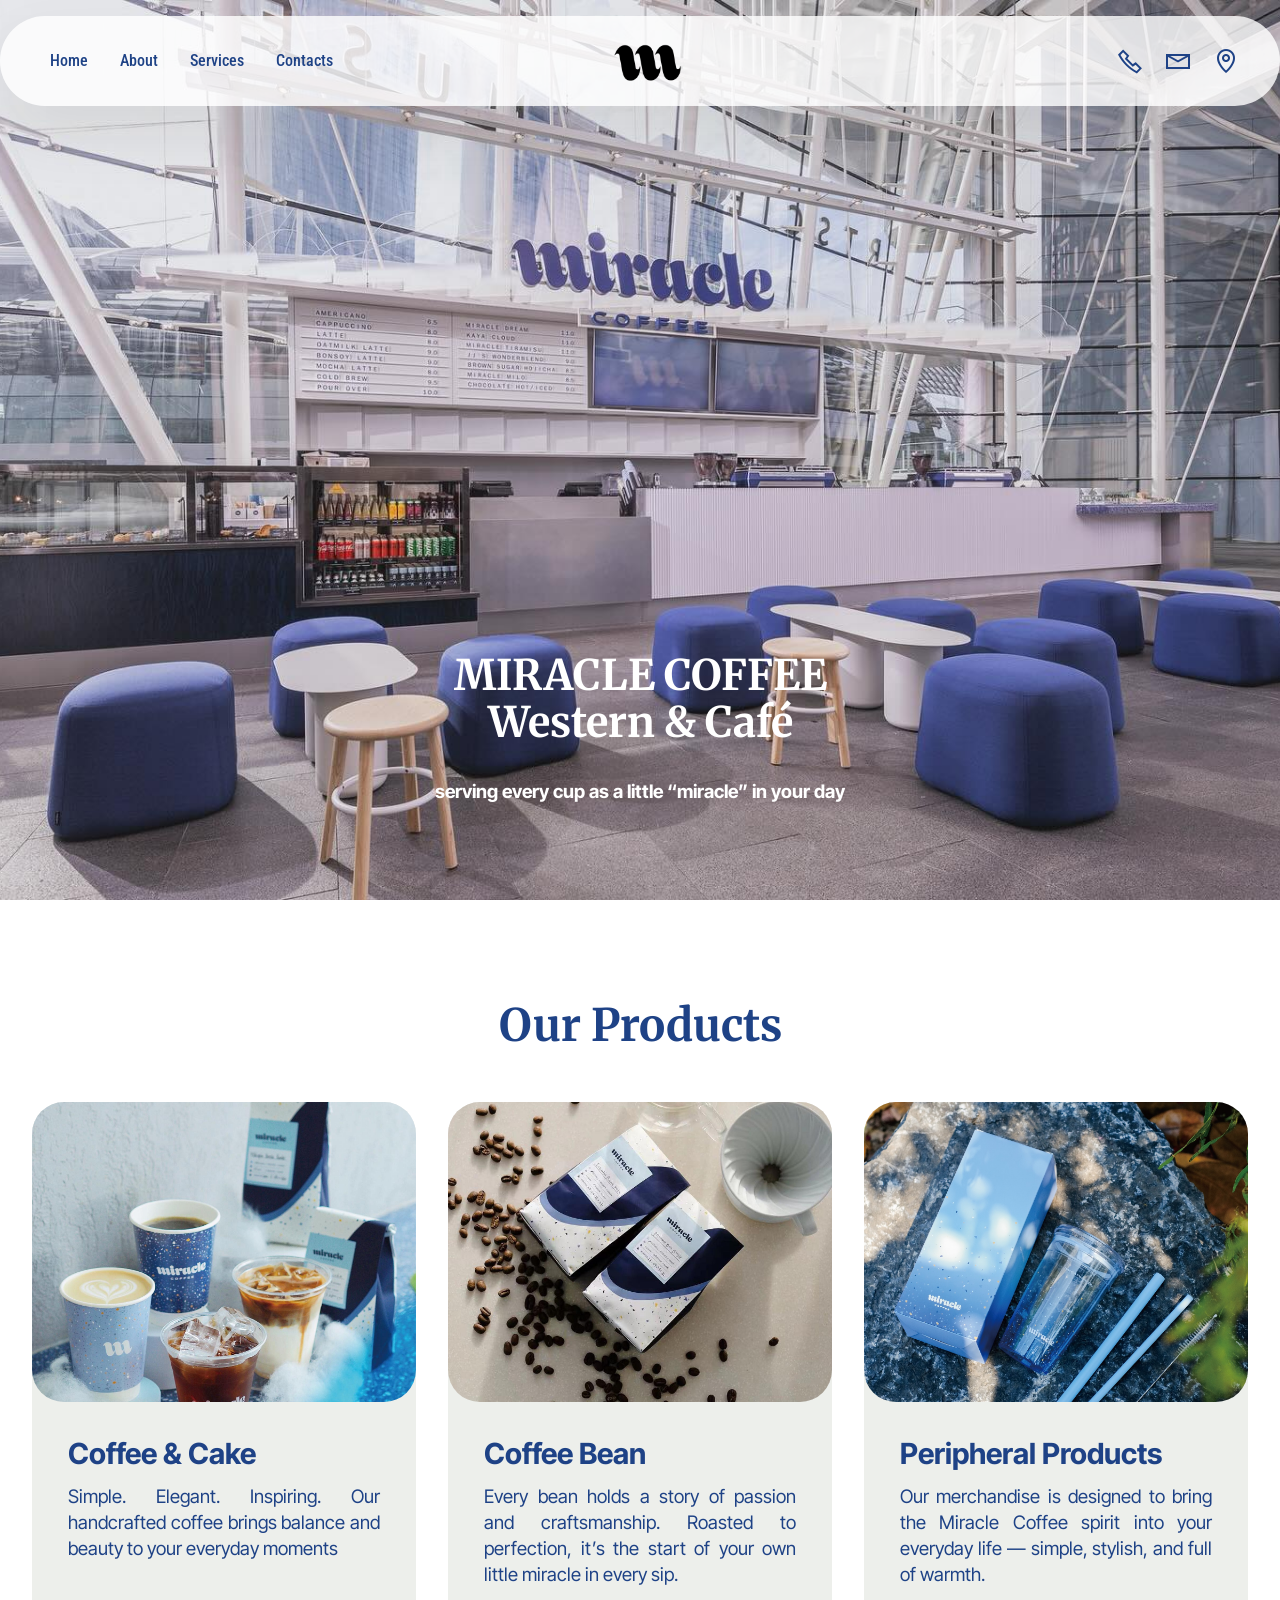
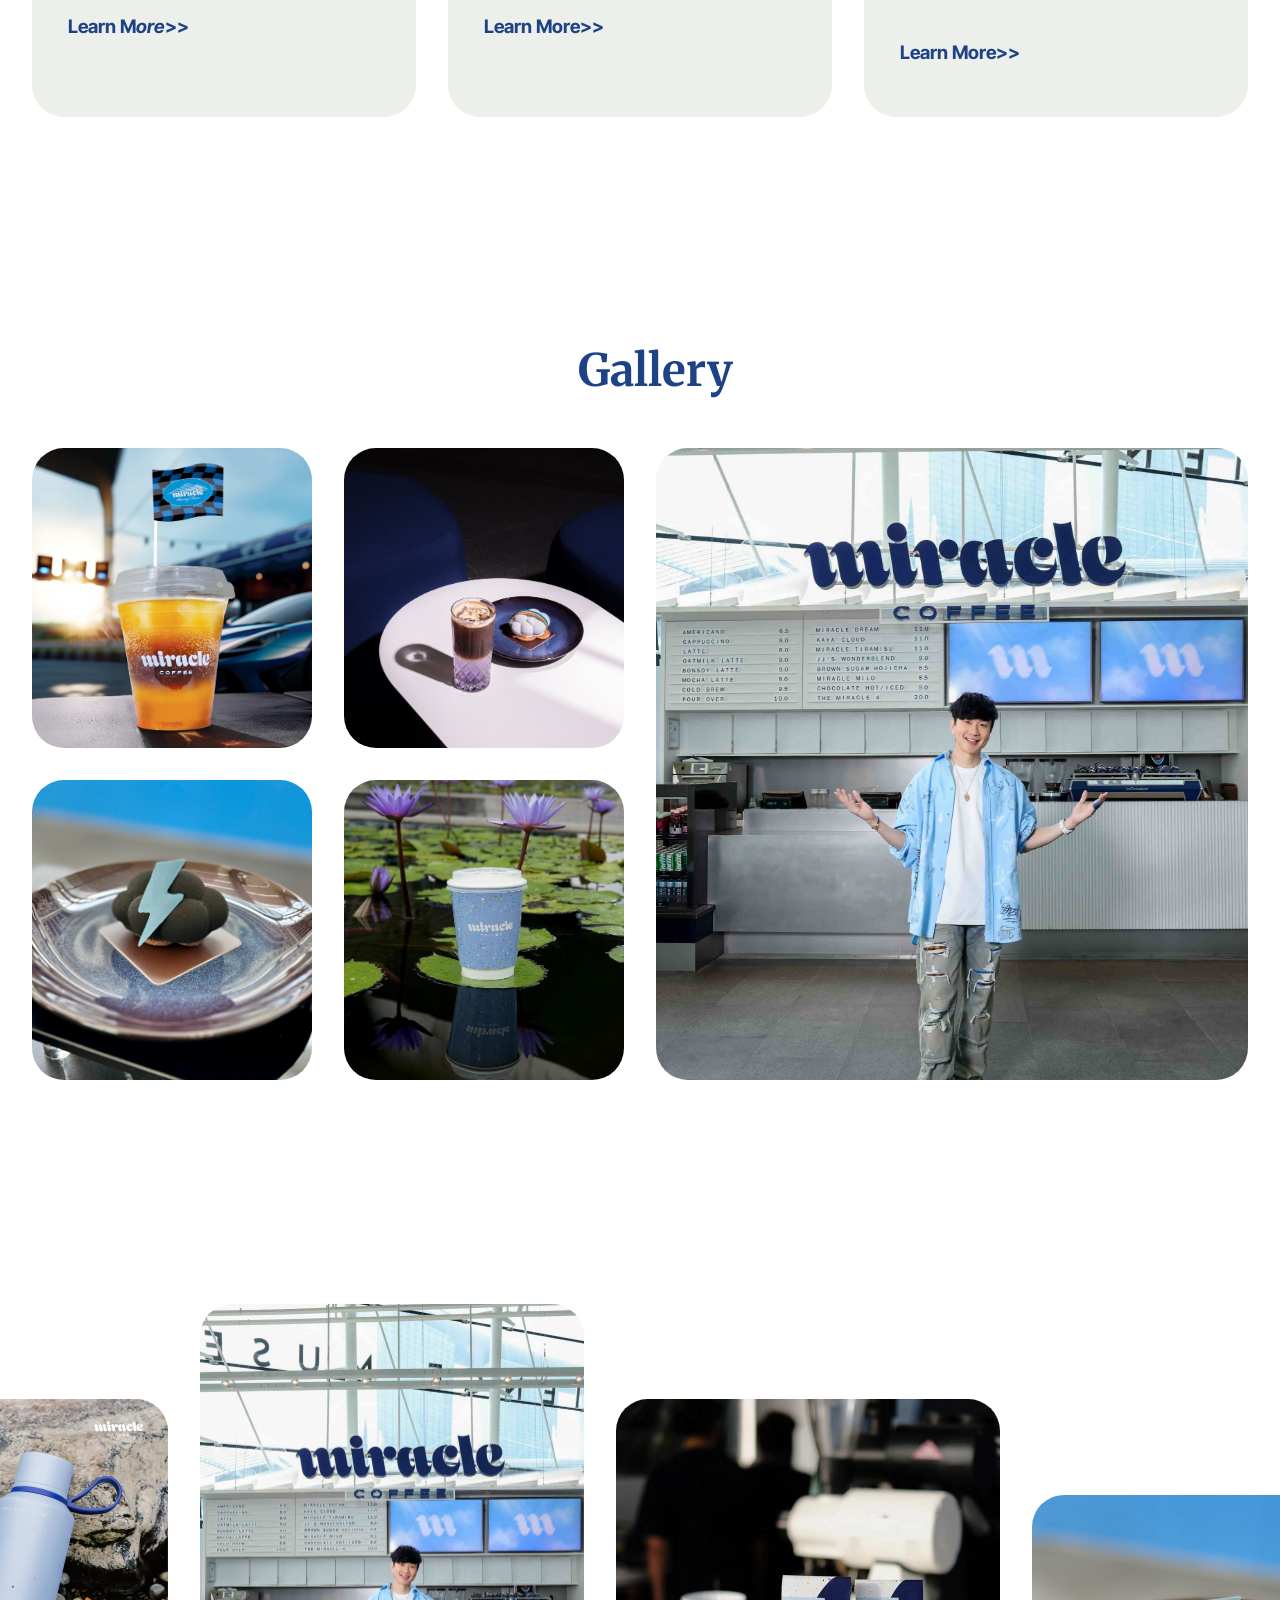
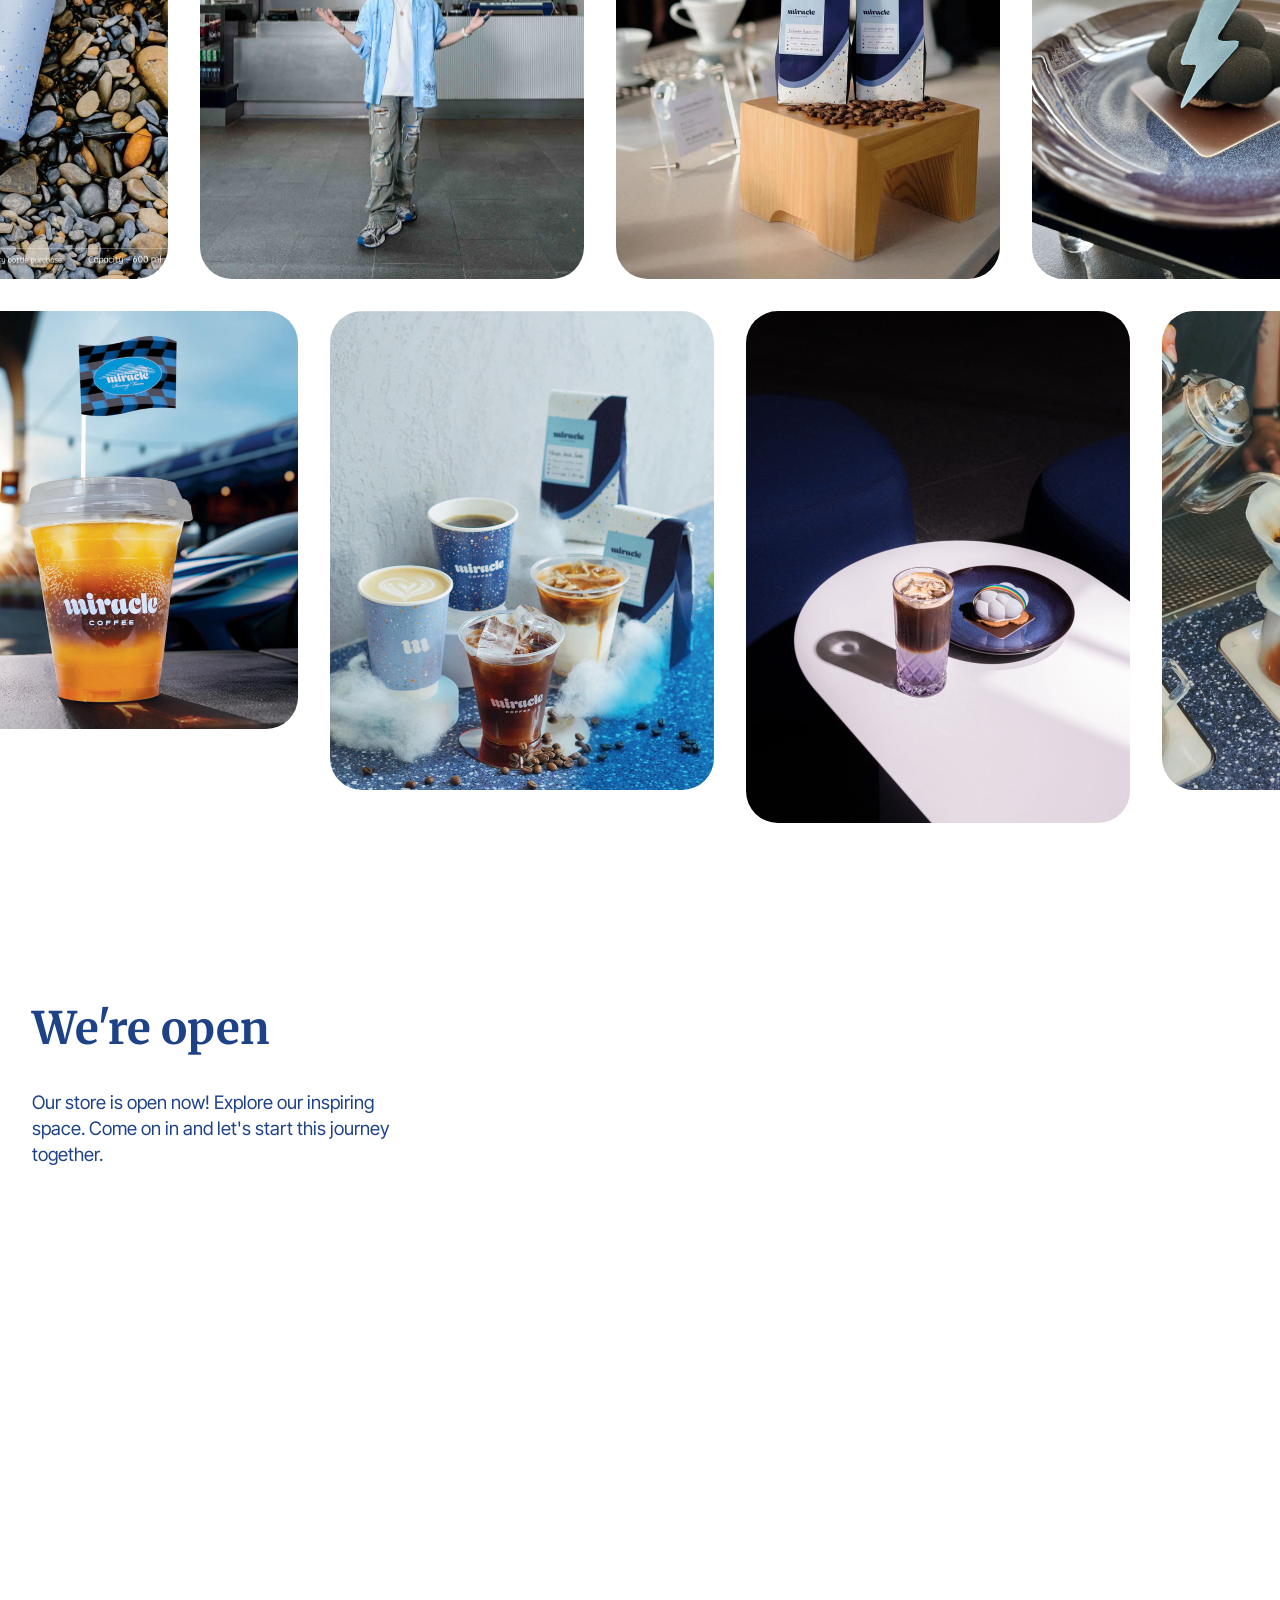
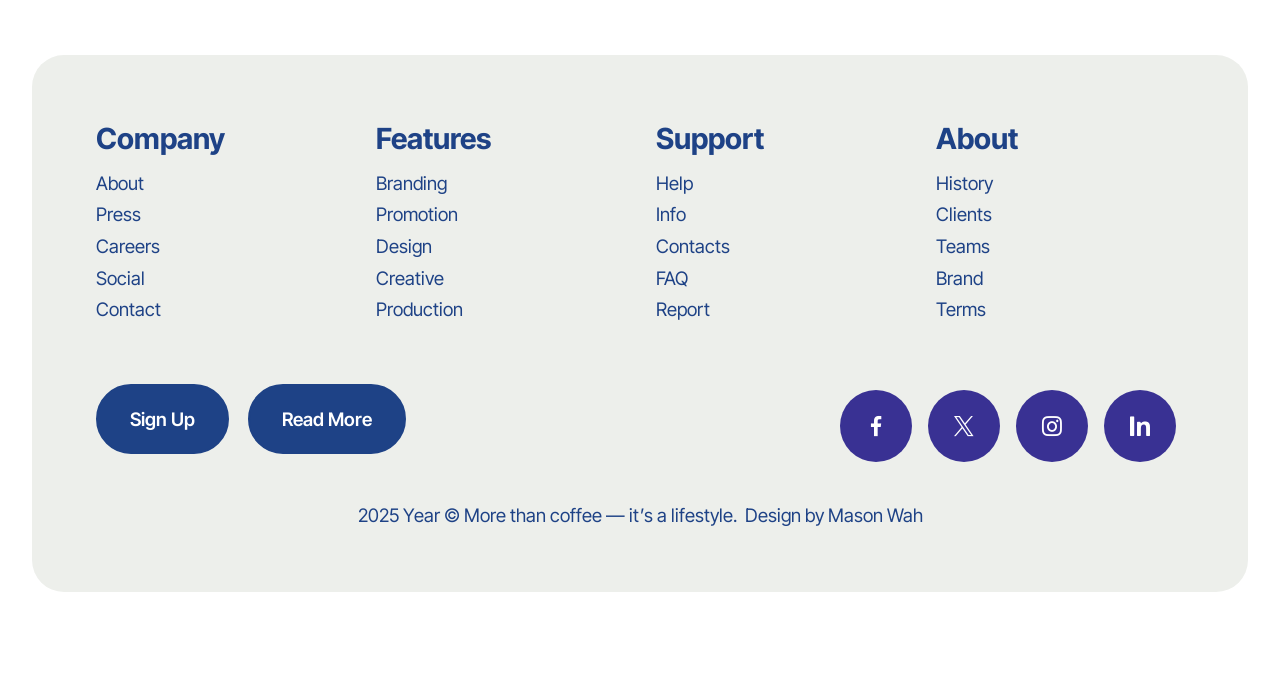
==== index.html @ 63fd43a5 "Update index.html" ====
<!DOCTYPE html>
<html  >
<head>
  <!-- Site made with Mobirise Website Builder v6.1.4, https://mobirise.com -->
  <meta charset="UTF-8">
  <meta http-equiv="X-UA-Compatible" content="IE=edge">
  <meta name="generator" content="Mobirise v6.1.4, mobirise.com">
  <meta name="viewport" content="width=device-width, initial-scale=1, minimum-scale=1">
  <link rel="shortcut icon" href="assets/images/301805165-104330795756913-1776750005625541947-n-removebg-preview.png" type="image/x-icon">
  <meta name="description" content="">
  
  
  <title>MIracle Coffee</title>
  <link rel="stylesheet" href="assets/web/assets/mobirise-icons2/mobirise2.css">
  <link rel="stylesheet" href="assets/bootstrap/css/bootstrap.min.css">
  <link rel="stylesheet" href="assets/parallax/jarallax.css">
  <link rel="stylesheet" href="assets/dropdown/css/style.css">
  <link rel="stylesheet" href="assets/socicon/css/styles.css">
  <link rel="stylesheet" href="assets/theme/css/style.css">
  <link rel="preload" href="https://fonts.googleapis.com/css?family=Merriweather:300,400,500,600,700,800,900,300i,400i,500i,600i,700i,800i,900i&display=swap" as="style" onload="this.onload=null;this.rel='stylesheet'">
  <noscript><link rel="stylesheet" href="https://fonts.googleapis.com/css?family=Merriweather:300,400,500,600,700,800,900,300i,400i,500i,600i,700i,800i,900i&display=swap"></noscript>
  <link rel="preload" href="https://fonts.googleapis.com/css?family=Inter+Tight:100,200,300,400,500,600,700,800,900,100i,200i,300i,400i,500i,600i,700i,800i,900i&display=swap" as="style" onload="this.onload=null;this.rel='stylesheet'">
  <noscript><link rel="stylesheet" href="https://fonts.googleapis.com/css?family=Inter+Tight:100,200,300,400,500,600,700,800,900,100i,200i,300i,400i,500i,600i,700i,800i,900i&display=swap"></noscript>
  <link rel="preload" href="https://fonts.googleapis.com/css?family=Roboto+Condensed:100,200,300,400,500,600,700,800,900,100i,200i,300i,400i,500i,600i,700i,800i,900i&display=swap" as="style" onload="this.onload=null;this.rel='stylesheet'">
  <noscript><link rel="stylesheet" href="https://fonts.googleapis.com/css?family=Roboto+Condensed:100,200,300,400,500,600,700,800,900,100i,200i,300i,400i,500i,600i,700i,800i,900i&display=swap"></noscript>
  <link rel="preload" as="style" href="assets/mobirise/css/mbr-additional.css?v=GpDv7v"><link rel="stylesheet" href="assets/mobirise/css/mbr-additional.css?v=GpDv7v" type="text/css">

  
  
  
</head>
<body>
  
  <section data-bs-version="5.1" class="menu menu3 cid-uYOqbJSqLU" once="menu" id="menu03-9">
	

	<nav class="navbar navbar-dropdown navbar-fixed-top navbar-expand-lg">
		<div class="container">
			<div class="navbar-brand">
				<span class="navbar-logo">
					<a href="index.html">
						<img src="assets/images/301805165-104330795756913-1776750005625541947-n-removebg-preview.png" alt="Mobirise Website Builder" style="height: 5rem;">
					</a>
				</span>
				
			</div>
			<button class="navbar-toggler" type="button" data-toggle="collapse" data-bs-toggle="collapse" data-target="#navbarSupportedContent" data-bs-target="#navbarSupportedContent" aria-controls="navbarNavAltMarkup" aria-expanded="false" aria-label="Toggle navigation">
				<div class="hamburger">
					<span></span>
					<span></span>
					<span></span>
					<span></span>
				</div>
			</button>
			<div class="collapse navbar-collapse" id="navbarSupportedContent">
				<ul class="navbar-nav nav-dropdown nav-right" data-app-modern-menu="true"><li class="nav-item">
						<a class="nav-link link text-primary display-4" href="index.html">Home</a>
					</li><li class="nav-item"><a class="nav-link link text-primary display-4" href="page1.html">About</a></li>
					<li class="nav-item">
						<a class="nav-link link show text-primary display-4" href="page2.html" aria-expanded="false">Services</a>
					</li>
					<li class="nav-item">
						<a class="nav-link link text-primary display-4" href="page3.html">Contacts</a>
					</li></ul>
				<div class="icons-menu">
					<a class="iconfont-wrapper" href="https://mobiri.se">
						<span class="p-2 mbr-iconfont mobi-mbri-phone mobi-mbri"></span>
					</a>
					<a class="iconfont-wrapper" href="https://mobiri.se">
						<span class="p-2 mbr-iconfont mobi-mbri-letter mobi-mbri"></span>
					</a>
					<a class="iconfont-wrapper" href="https://mobiri.se">
						<span class="p-2 mbr-iconfont mobi-mbri-map-pin mobi-mbri"></span>
					</a>
					
				</div>
				
			</div>
		</div>
	</nav>
</section>

<section data-bs-version="5.1" class="header16 cid-uYOrEh59bc mbr-fullscreen mbr-parallax-background" id="header17-a">
  
  
  <div class="container-fluid">
    <div class="row">
      <div class="content-wrap col-12 col-md-12">
        <h1 class="mbr-section-title mbr-fonts-style mbr-white mb-4 display-1">
          <br><strong>MIRACLE COFFEE</strong><div><strong>Western &amp; Café</strong></div></h1>
        
        <p class="mbr-fonts-style mbr-text mbr-white mb-4 display-7"><strong>serving every cup as a little<em> </em>“miracle” in your day</strong></p>
        
      </div>
    </div>
  </div>
</section>

<section data-bs-version="5.1" class="features4 start cid-uYOBExWtnb" id="features04-g">
	
	
	<div class="container">
		<div class="row justify-content-center">
			<div class="col-12 content-head">
				<div class="mbr-section-head mb-5">
					<h4 class="mbr-section-title mbr-fonts-style align-center mb-0 display-2">
						<strong>Our Products</strong>
					</h4>
					
					
				</div>
			</div>
		</div>
		<div class="row">
			<div class="item features-image col-12 col-md-6 col-lg-4">
				<div class="item-wrapper">
					<div class="item-img">
						<img src="assets/images/470610408-550936231096365-851151692326108719-n-1.jpg" alt="Mobirise Website Builder">
					</div>
					<div class="item-content">
						<h5 class="item-title mbr-fonts-style display-5"><strong>Coffee &amp; Cake</strong></h5>
						<p class="mbr-text mbr-fonts-style display-7">Simple. Elegant. Inspiring. Our handcrafted coffee brings balance and beauty to your everyday moments<br>&nbsp;<br><br><a href="page4.html" class="text-primary"><strong>Learn M<em>ore</em>&gt;&gt;</strong></a></p>
						
					</div>

				</div>
			</div>
			<div class="item features-image col-12 col-md-6 col-lg-4">
				<div class="item-wrapper">
					<div class="item-img">
						<img src="assets/images/481477380-612297934960427-5396596899821233085-n.jpg" alt="Mobirise Website Builder">
					</div>
					<div class="item-content">
						<h5 class="item-title mbr-fonts-style display-5"><strong>Coffee Bean</strong></h5>
						<p class="mbr-text mbr-fonts-style display-7">Every bean holds a story of passion and craftsmanship. Roasted to perfection, it’s the start of your own little miracle in every sip.<br><br><a href="page5.html" class="text-primary"><strong>Learn More&gt;&gt;</strong></a></p>
						
					</div>
				</div>
			</div>
			<div class="item features-image col-12 col-md-6 col-lg-4">
				<div class="item-wrapper">
					<div class="item-img">
						<img src="assets/images/498599114-17982119513830143-7688319181608224110-n.jpg" alt="Mobirise Website Builder">
					</div>
					<div class="item-content">
						<h5 class="item-title mbr-fonts-style display-5"><strong>Peripheral Products</strong></h5>
						<p class="mbr-text mbr-fonts-style display-7">Our merchandise is designed to bring the Miracle Coffee spirit into your everyday life — simple, stylish, and full of warmth.<br><br><br><a href="page6.html" class="text-primary"><strong>Learn More&gt;&gt;</strong></a><br>
						</p>
						
					</div>
				</div>
			</div>
		</div>
	</div>
</section>

<section data-bs-version="5.1" class="gallery05 cid-uYOCS6DNzI" id="gallery05-i">
    

    
    
    <div class="container">
        <div class="row justify-content-center">
            <div class="col-md-12 content-head mb-5">
                <h1 class="mbr-section-title mbr-fonts-style mb-0 display-2">
                    <strong>&nbsp; &nbsp;Gallery</strong></h1>
                
            </div>
        </div>
        <div class="row justify-content-center  blockContent">
            <div class="col-12 col-lg-6">
                <div class="row">
                    <div class="col-xs-12 col-sm-12 col-md-6 col-lg-6 active">
                        <div class="item-wrapper">
                            <div class="item-img">
                                <img src="assets/images/483066378-622679453922275-5436562945282788918-n.jpg" alt="Mobirise Website Builder" title="" data-slide-to="0" data-bs-slide-to="0" class="smallImage">
                            </div>

                        </div>
                    </div>
                    <div class="col-md-6 col-xs-12 col-sm-12 col-lg-6">
                        <div class="item-wrapper">
                            <div class="item-img">
                                <img src="assets/images/04-sc-miracle-coffee-singapore-jj-lin-hungrygowhere.jpg" alt="Mobirise Website Builder" title="" data-slide-to="1" data-bs-slide-to="1" class="smallImage">
                            </div>

                        </div>
                    </div>
                    <div class="col-xs-12 col-sm-12 col-md-6 col-lg-6">
                        <div class="item-wrapper">
                            <div class="item-img">
                                <img src="assets/images/img-8631.jpg" alt="Mobirise Website Builder" title="" data-slide-to="2" data-bs-slide-to="2" class="smallImage">
                            </div>
                        </div>
                    </div>
                    <div class="col-xs-12 col-sm-12 col-md-6 col-lg-6">
                        <div class="item-wrapper">
                            <div class="item-img">
                                <img src="assets/images/469875058-556351093888445-3016398862275110903-n.jpg" alt="Mobirise Website Builder" title="" data-slide-to="3" data-bs-slide-to="3" class="smallImage">
                            </div>
                        </div>
                    </div>
                </div>
            </div>
            <div class="col-12 col-lg-6">
                <div class="item-wrapper">
                    <div class="item-img ">
                        <img class="w-100 largeImage" src="assets/images/jj-lin-in-front-of-the-flagship-cafe-counter-scaled.jpg" alt="Mobirise Website Builder" data-slide-to="3" data-bs-slide-to="3">
                    </div>

                </div>
            </div>
        </div>
    </div>
</section>

<section data-bs-version="5.1" class="gallery4 cid-uZ0b08Pn0v" id="gallery04-1i">
  
  
  <div class="container-fluid gallery-wrapper">
    <div class="row justify-content-center">
      <div class="col-12 content-head">
        
      </div>
    </div>
    <div class="grid-container">
      <div class="grid-container-1" style="transform: translate3d(-200px, 0px, 0px);">
        <div class="grid-item">
          <img src="assets/images/551801381-17996030633830143-6296953512061524908-n-768x960.jpg" alt="Mobirise Website Builder">
        </div>
        <div class="grid-item">
          <img src="assets/images/jj-lin-in-front-of-the-flagship-cafe-counter-scaled-768x1151.jpg" alt="Mobirise Website Builder">
        </div>
        <div class="grid-item">
          <img src="assets/images/481780273-612298191627068-6673244342465356547-n-768x960.jpg" alt="Mobirise Website Builder">
        </div>
        <div class="grid-item">
          <img src="assets/images/img-8631-768x768.jpg" alt="Mobirise Website Builder">
        </div>
      </div>
      <div class="grid-container-2" style="transform: translate3d(-70px, 0px, 0px);">
        <div class="grid-item">
          <img src="assets/images/483066378-622679453922275-5436562945282788918-n-768x835.jpg" alt="Mobirise Website Builder">
        </div>
        <div class="grid-item">
          <img src="assets/images/470610408-550936231096365-851151692326108719-n-768x958.jpg" alt="Mobirise Website Builder">
        </div>
        <div class="grid-item">
          <img src="assets/images/04-sc-miracle-coffee-singapore-jj-lin-hungrygowhere-768x1024.jpg" alt="Mobirise Website Builder">
        </div>
        <div class="grid-item">
          <img src="assets/images/471149863-550936171096371-1364765963683925314-n-768x958.jpg" alt="Mobirise Website Builder">
        </div>
      </div>
    </div>
  </div>
</section>

<section data-bs-version="5.1" class="contacts03 cid-uYP299PQpN" id="contacts03-k">
  

  
  <div class="container">
    <div class="row justify-content-center">
      <div class="col-lg-4">
        <div class="col-12 col-md-12">
          <h5 class="mbr-section-title mbr-fonts-style mt-0 mb-4 display-2">
            <strong>We're open</strong>
          </h5>
          <h6 class="mbr-section-subtitle mbr-fonts-style mt-0 mb-4 display-7">Our store is open now! Explore our inspiring space. Come on in and let's start this journey together.<br></h6>
          
        </div>
      </div>
      <div class="col-lg-8 side-features">
        <div class="google-map"><iframe frameborder="0" style="border:0" src="https://www.google.com/maps/embed/v1/place?key=AIzaSyCt1265A4qvZy9HKUeA8J15AOC4SrCyZe4&amp;q=6 Bayfront Ave, art science museum, 新加坡 018974" allowfullscreen=""></iframe></div>
      </div>
    </div>
  </div>
</section>

<section data-bs-version="5.1" class="footer1 cid-uYUhai4i9D" once="footers" id="footer01-m">
	

	
	
	<div class="container">
		<div class="row mbr-white">
			<div class="col-12 col-md-6 col-lg-3">
				<h5 class="mbr-section-subtitle mbr-fonts-style mb-2 display-5">
					<strong>Company</strong>
				</h5>
				<ul class="list mbr-fonts-style display-7">
					<li class="mbr-text item-wrap">About</li>
					<li class="mbr-text item-wrap">Press</li>
					<li class="mbr-text item-wrap">Careers</li>
					<li class="mbr-text item-wrap">Social</li>
					<li class="mbr-text item-wrap">Contact</li>
				</ul>
			</div>
			<div class="col-12 col-md-6 col-lg-3">
				<h5 class="mbr-section-subtitle mbr-fonts-style mb-2 display-5">
					<strong>Features</strong>
				</h5>
				<ul class="list mbr-fonts-style display-7">
					<li class="mbr-text item-wrap">Branding</li>
					<li class="mbr-text item-wrap">Promotion</li>
					<li class="mbr-text item-wrap">Design</li>
					<li class="mbr-text item-wrap">Creative</li>
					<li class="mbr-text item-wrap">Production</li>
				</ul>
			</div>
			<div class="col-12 col-md-6 col-lg-3">
				<h5 class="mbr-section-subtitle mbr-fonts-style mb-2 display-5">
					<strong>Support</strong>
				</h5>
				<ul class="list mbr-fonts-style display-7">
					<li class="mbr-text item-wrap">Help</li>
					<li class="mbr-text item-wrap">Info</li>
					<li class="mbr-text item-wrap">Contacts</li>
					<li class="mbr-text item-wrap">FAQ</li>
					<li class="mbr-text item-wrap">Report</li>
				</ul>
			</div>
			<div class="col-12 col-md-6 col-lg-3">
				<h5 class="mbr-section-subtitle mbr-fonts-style mb-2 display-5">
					<strong>About</strong>
				</h5>
				<ul class="list mbr-fonts-style display-7">
					<li class="mbr-text item-wrap">History</li>
					<li class="mbr-text item-wrap">Clients</li>
					<li class="mbr-text item-wrap">Teams</li>
					<li class="mbr-text item-wrap">Brand</li>
					<li class="mbr-text item-wrap">Terms</li>
				</ul>
			</div>
			<div class="col-12 mt-5 footer-col">
				<div class="mbr-section-btn align-left"><a class="btn btn-primary display-7" href="https://mobiri.se">Sign Up</a>
					<a class="btn btn-primary display-7" href="page7.html">Read More</a></div>

				<div class="social-row mt-2 display-7">
					<div class="soc-item">
						<a href="https://mobiri.se/">
							<span class="mbr-iconfont socicon socicon-facebook"></span>
						</a>
					</div>
					<div class="soc-item">
						<a href="https://mobiri.se/">
							<span class="mbr-iconfont socicon socicon-twitter"></span>
						</a>
					</div>
					<div class="soc-item">
						<a href="https://mobiri.se/">
							<span class="mbr-iconfont socicon socicon-instagram"></span>
						</a>
					</div>
					<div class="soc-item">
						<a href="https://mobiri.se/">
							<span class="mbr-iconfont socicon-logmein socicon"></span>
						</a>
					</div>
				</div>
			</div>
			<div class="col-12 mt-4">
				<p class="mbr-text mb-0 mbr-fonts-style copyright align-center display-7">2025 Year ©&nbsp;More than coffee — it’s a lifestyle.&nbsp; Design by Mason Wah</p>
			</div>
		</div>
	</div>
</section>
  
  
</body>
</html>
---- assets/web/assets/mobirise-icons2/mobirise2.css ----
@font-face {
  font-family: 'Moririse2';
  font-display: swap;
  src:  url('mobirise2.eot?f2bix4');
  src:  url('mobirise2.eot?f2bix4#iefix') format('embedded-opentype'),
    url('mobirise2.ttf?f2bix4') format('truetype'),
    url('mobirise2.woff?f2bix4') format('woff'),
    url('mobirise2.svg?f2bix4#mobirise2') format('svg');
  font-weight: normal;
  font-style: normal;
}

[class^="mobi-"], [class*=" mobi-"] {
  /* use !important to prevent issues with browser extensions that change fonts */
  font-family: 'Moririse2' !important;
  speak: none;
  font-style: normal;
  font-weight: normal;
  font-variant: normal;
  text-transform: none;
  line-height: 1;

  /* Better Font Rendering =========== */
  -webkit-font-smoothing: antialiased;
  -moz-osx-font-smoothing: grayscale;
}

.mobi-mbri-add-submenu:before {
  content: "\e900";
}
.mobi-mbri-alert:before {
  content: "\e901";
}
.mobi-mbri-align-center:before {
  content: "\e902";
}
.mobi-mbri-align-justify:before {
  content: "\e903";
}
.mobi-mbri-align-left:before {
  content: "\e904";
}
.mobi-mbri-align-right:before {
  content: "\e905";
}
.mobi-mbri-android:before {
  content: "\e906";
}
.mobi-mbri-apple:before {
  content: "\e907";
}
.mobi-mbri-arrow-down:before {
  content: "\e908";
}
.mobi-mbri-arrow-next:before {
  content: "\e909";
}
.mobi-mbri-arrow-prev:before {
  content: "\e90a";
}
.mobi-mbri-arrow-up:before {
  content: "\e90b";
}
.mobi-mbri-bold:before {
  content: "\e90c";
}
.mobi-mbri-bookmark:before {
  content: "\e90d";
}
.mobi-mbri-bootstrap:before {
  content: "\e90e";
}
.mobi-mbri-briefcase:before {
  content: "\e90f";
}
.mobi-mbri-browse:before {
  content: "\e910";
}
.mobi-mbri-bulleted-list:before {
  content: "\e911";
}
.mobi-mbri-calendar:before {
  content: "\e912";
}
.mobi-mbri-camera:before {
  content: "\e913";
}
.mobi-mbri-cart-add:before {
  content: "\e914";
}
.mobi-mbri-cart-full:before {
  content: "\e915";
}
.mobi-mbri-cash:before {
  content: "\e916";
}
.mobi-mbri-change-style:before {
  content: "\e917";
}
.mobi-mbri-chat:before {
  content: "\e918";
}
.mobi-mbri-clock:before {
  content: "\e919";
}
.mobi-mbri-close:before {
  content: "\e91a";
}
.mobi-mbri-cloud:before {
  content: "\e91b";
}
.mobi-mbri-code:before {
  content: "\e91c";
}
.mobi-mbri-contact-form:before {
  content: "\e91d";
}
.mobi-mbri-credit-card:before {
  content: "\e91e";
}
.mobi-mbri-cursor-click:before {
  content: "\e91f";
}
.mobi-mbri-cust-feedback:before {
  content: "\e920";
}
.mobi-mbri-database:before {
  content: "\e921";
}
.mobi-mbri-delivery:before {
  content: "\e922";
}
.mobi-mbri-desktop:before {
  content: "\e923";
}
.mobi-mbri-devices:before {
  content: "\e924";
}
.mobi-mbri-down:before {
  content: "\e925";
}
.mobi-mbri-download-2:before {
  content: "\e926";
}
.mobi-mbri-download:before {
  content: "\e927";
}
.mobi-mbri-drag-n-drop-2:before {
  content: "\e928";
}
.mobi-mbri-drag-n-drop:before {
  content: "\e929";
}
.mobi-mbri-edit-2:before {
  content: "\e92a";
}
.mobi-mbri-edit:before {
  content: "\e92b";
}
.mobi-mbri-error:before {
  content: "\e92c";
}
.mobi-mbri-extension:before {
  content: "\e92d";
}
.mobi-mbri-features:before {
  content: "\e92e";
}
.mobi-mbri-file:before {
  content: "\e92f";
}
.mobi-mbri-flag:before {
  content: "\e930";
}
.mobi-mbri-folder:before {
  content: "\e931";
}
.mobi-mbri-gift:before {
  content: "\e932";
}
.mobi-mbri-github:before {
  content: "\e933";
}
.mobi-mbri-globe-2:before {
  content: "\e934";
}
.mobi-mbri-globe:before {
  content: "\e935";
}
.mobi-mbri-growing-chart:before {
  content: "\e936";
}
.mobi-mbri-hearth:before {
  content: "\e937";
}
.mobi-mbri-help:before {
  content: "\e938";
}
.mobi-mbri-home:before {
  content: "\e939";
}
.mobi-mbri-hot-cup:before {
  content: "\e93a";
}
.mobi-mbri-idea:before {
  content: "\e93b";
}
.mobi-mbri-image-gallery:before {
  content: "\e93c";
}
.mobi-mbri-image-slider:before {
  content: "\e93d";
}
.mobi-mbri-info:before {
  content: "\e93e";
}
.mobi-mbri-italic:before {
  content: "\e93f";
}
.mobi-mbri-key:before {
  content: "\e940";
}
.mobi-mbri-laptop:before {
  content: "\e941";
}
.mobi-mbri-layers:before {
  content: "\e942";
}
.mobi-mbri-left-right:before {
  content: "\e943";
}
.mobi-mbri-left:before {
  content: "\e944";
}
.mobi-mbri-letter:before {
  content: "\e945";
}
.mobi-mbri-like:before {
  content: "\e946";
}
.mobi-mbri-link:before {
  content: "\e947";
}
.mobi-mbri-lock:before {
  content: "\e948";
}
.mobi-mbri-login:before {
  content: "\e949";
}
.mobi-mbri-logout:before {
  content: "\e94a";
}
.mobi-mbri-magic-stick:before {
  content: "\e94b";
}
.mobi-mbri-map-pin:before {
  content: "\e94c";
}
.mobi-mbri-menu:before {
  content: "\e94d";
}
.mobi-mbri-mobile-2:before {
  content: "\e94e";
}
.mobi-mbri-mobile-horizontal:before {
  content: "\e94f";
}
.mobi-mbri-mobile:before {
  content: "\e950";
}
.mobi-mbri-mobirise:before {
  content: "\e951";
}
.mobi-mbri-more-horizontal:before {
  content: "\e952";
}
.mobi-mbri-more-vertical:before {
  content: "\e953";
}
.mobi-mbri-music:before {
  content: "\e954";
}
.mobi-mbri-new-file:before {
  content: "\e955";
}
.mobi-mbri-numbered-list:before {
  content: "\e956";
}
.mobi-mbri-opened-folder:before {
  content: "\e957";
}
.mobi-mbri-pages:before {
  content: "\e958";
}
.mobi-mbri-paper-plane:before {
  content: "\e959";
}
.mobi-mbri-paperclip:before {
  content: "\e95a";
}
.mobi-mbri-phone:before {
  content: "\e95b";
}
.mobi-mbri-photo:before {
  content: "\e95c";
}
.mobi-mbri-photos:before {
  content: "\e95d";
}
.mobi-mbri-pin:before {
  content: "\e95e";
}
.mobi-mbri-play:before {
  content: "\e95f";
}
.mobi-mbri-plus:before {
  content: "\e960";
}
.mobi-mbri-preview:before {
  content: "\e961";
}
.mobi-mbri-print:before {
  content: "\e962";
}
.mobi-mbri-protect:before {
  content: "\e963";
}
.mobi-mbri-question:before {
  content: "\e964";
}
.mobi-mbri-quote-left:before {
  content: "\e965";
}
.mobi-mbri-quote-right:before {
  content: "\e966";
}
.mobi-mbri-redo:before {
  content: "\e967";
}
.mobi-mbri-refresh:before {
  content: "\e968";
}
.mobi-mbri-responsive-2:before {
  content: "\e969";
}
.mobi-mbri-responsive:before {
  content: "\e96a";
}
.mobi-mbri-right:before {
  content: "\e96b";
}
.mobi-mbri-rocket:before {
  content: "\e96c";
}
.mobi-mbri-sad-face:before {
  content: "\e96d";
}
.mobi-mbri-sale:before {
  content: "\e96e";
}
.mobi-mbri-save:before {
  content: "\e96f";
}
.mobi-mbri-search:before {
  content: "\e970";
}
.mobi-mbri-setting-2:before {
  content: "\e971";
}
.mobi-mbri-setting-3:before {
  content: "\e972";
}
.mobi-mbri-setting:before {
  content: "\e973";
}
.mobi-mbri-share:before {
  content: "\e974";
}
.mobi-mbri-shopping-bag:before {
  content: "\e975";
}
.mobi-mbri-shopping-basket:before {
  content: "\e976";
}
.mobi-mbri-shopping-cart:before {
  content: "\e977";
}
.mobi-mbri-sites:before {
  content: "\e978";
}
.mobi-mbri-smile-face:before {
  content: "\e979";
}
.mobi-mbri-speed:before {
  content: "\e97a";
}
.mobi-mbri-star:before {
  content: "\e97b";
}
.mobi-mbri-success:before {
  content: "\e97c";
}
.mobi-mbri-sun:before {
  content: "\e97d";
}
.mobi-mbri-sun2:before {
  content: "\e97e";
}
.mobi-mbri-tablet-vertical:before {
  content: "\e97f";
}
.mobi-mbri-tablet:before {
  content: "\e980";
}
.mobi-mbri-target:before {
  content: "\e981";
}
.mobi-mbri-timer:before {
  content: "\e982";
}
.mobi-mbri-to-ftp:before {
  content: "\e983";
}
.mobi-mbri-to-local-drive:before {
  content: "\e984";
}
.mobi-mbri-touch-swipe:before {
  content: "\e985";
}
.mobi-mbri-touch:before {
  content: "\e986";
}
.mobi-mbri-trash:before {
  content: "\e987";
}
.mobi-mbri-underline:before {
  content: "\e988";
}
.mobi-mbri-undo:before {
  content: "\e989";
}
.mobi-mbri-unlink:before {
  content: "\e98a";
}
.mobi-mbri-unlock:before {
  content: "\e98b";
}
.mobi-mbri-up-down:before {
  content: "\e98c";
}
.mobi-mbri-up:before {
  content: "\e98d";
}
.mobi-mbri-update:before {
  content: "\e98e";
}
.mobi-mbri-upload-2:before {
  content: "\e98f";
}
.mobi-mbri-upload:before {
  content: "\e990";
}
.mobi-mbri-user-2:before {
  content: "\e991";
}
.mobi-mbri-user:before {
  content: "\e992";
}
.mobi-mbri-users:before {
  content: "\e993";
}
.mobi-mbri-video-play:before {
  content: "\e994";
}
.mobi-mbri-video:before {
  content: "\e995";
}
.mobi-mbri-watch:before {
  content: "\e996";
}
.mobi-mbri-website-theme-2:before {
  content: "\e997";
}
.mobi-mbri-website-theme:before {
  content: "\e998";
}
.mobi-mbri-wifi:before {
  content: "\e999";
}
.mobi-mbri-windows:before {
  content: "\e99a";
}
.mobi-mbri-zoom-in:before {
  content: "\e99b";
}
.mobi-mbri-zoom-out:before {
  content: "\e99c";
}
---- assets/parallax/jarallax.css ----
.jarallax {
    position: relative;
    z-index: 0;
}
.jarallax > .jarallax-img {
    position: absolute;
    object-fit: cover;
    /* support for plugin https://github.com/bfred-it/object-fit-images */
    font-family: 'object-fit: cover;';
    top: 0;
    left: 0;
    width: 100%;
    height: 100%;
    z-index: -1;
}
---- assets/dropdown/css/style.css ----
.navbar-dropdown {
  left: 0;
  padding: 0;
  position: absolute;
  right: 0;
  top: 0;
  transition: all 0.45s ease;
  z-index: 1030;
  background: #282828; }
  .navbar-dropdown .navbar-logo {
    margin-right: 0.8rem;
    transition: margin 0.3s ease-in-out;
    vertical-align: middle; }
    .navbar-dropdown .navbar-logo img {
      height: 3.125rem;
      transition: all 0.3s ease-in-out; }
    .navbar-dropdown .navbar-logo.mbr-iconfont {
      font-size: 3.125rem;
      line-height: 3.125rem; }
  .navbar-dropdown .navbar-caption {
    font-weight: 700;
    white-space: normal;
    vertical-align: -4px;
    line-height: 3.125rem !important; }
    .navbar-dropdown .navbar-caption, .navbar-dropdown .navbar-caption:hover {
      color: inherit;
      text-decoration: none; }
  .navbar-dropdown .mbr-iconfont + .navbar-caption {
    vertical-align: -1px; }
  .navbar-dropdown.navbar-fixed-top {
    position: fixed; }
  .navbar-dropdown .navbar-brand span {
    vertical-align: -4px; }
  .navbar-dropdown.bg-color.transparent {
    background: none; }
  .navbar-dropdown.navbar-short .navbar-brand {
    padding: 0.625rem 0; }
    .navbar-dropdown.navbar-short .navbar-brand span {
      vertical-align: -1px; }
  .navbar-dropdown.navbar-short .navbar-caption {
    line-height: 2.375rem !important;
    vertical-align: -2px; }
  .navbar-dropdown.navbar-short .navbar-logo {
    margin-right: 0.5rem; }
    .navbar-dropdown.navbar-short .navbar-logo img {
      height: 2.375rem; }
    .navbar-dropdown.navbar-short .navbar-logo.mbr-iconfont {
      font-size: 2.375rem;
      line-height: 2.375rem; }
  .navbar-dropdown.navbar-short .mbr-table-cell {
    height: 3.625rem; }
  .navbar-dropdown .navbar-close {
    left: 0.6875rem;
    position: fixed;
    top: 0.75rem;
    z-index: 1000; }
  .navbar-dropdown .hamburger-icon {
    content: "";
    display: inline-block;
    vertical-align: middle;
    width: 16px;
    -webkit-box-shadow: 0 -6px 0 1px #282828,0 0 0 1px #282828,0 6px 0 1px #282828;
    -moz-box-shadow: 0 -6px 0 1px #282828,0 0 0 1px #282828,0 6px 0 1px #282828;
    box-shadow: 0 -6px 0 1px #282828,0 0 0 1px #282828,0 6px 0 1px #282828; }

.dropdown-menu .dropdown-toggle[data-toggle="dropdown-submenu"]::after {
  border-bottom: 0.35em solid transparent;
  border-left: 0.35em solid;
  border-right: 0;
  border-top: 0.35em solid transparent;
  margin-left: 0.3rem; }

.dropdown-menu .dropdown-item:focus {
  outline: 0; }

.nav-dropdown {
  font-size: 0.75rem;
  font-weight: 500;
  height: auto !important; }
  .nav-dropdown .nav-btn {
    padding-left: 1rem; }
  .nav-dropdown .link {
    margin: .667em 1.667em;
    font-weight: 500;
    padding: 0;
    transition: color .2s ease-in-out; }
    .nav-dropdown .link.dropdown-toggle {
      margin-right: 2.583em; }
      .nav-dropdown .link.dropdown-toggle::after {
        margin-left: .25rem;
        border-top: 0.35em solid;
        border-right: 0.35em solid transparent;
        border-left: 0.35em solid transparent;
        border-bottom: 0; }
      .nav-dropdown .link.dropdown-toggle[aria-expanded="true"] {
        margin: 0;
        padding: 0.667em 3.263em  0.667em 1.667em; }
  .nav-dropdown .link::after,
  .nav-dropdown .dropdown-item::after {
    color: inherit; }
  .nav-dropdown .btn {
    font-size: 0.75rem;
    font-weight: 700;
    letter-spacing: 0;
    margin-bottom: 0;
    padding-left: 1.25rem;
    padding-right: 1.25rem; }
  .nav-dropdown .dropdown-menu {
    border-radius: 0;
    border: 0;
    left: 0;
    margin: 0;
    padding-bottom: 1.25rem;
    padding-top: 1.25rem;
    position: relative; }
  .nav-dropdown .dropdown-submenu {
    margin-left: 0.125rem;
    top: 0; }
  .nav-dropdown .dropdown-item {
    font-weight: 500;
    line-height: 2;
    padding: 0.3846em 4.615em 0.3846em 1.5385em;
    position: relative;
    transition: color .2s ease-in-out, background-color .2s ease-in-out; }
    .nav-dropdown .dropdown-item::after {
      margin-top: -0.3077em;
      position: absolute;
      right: 1.1538em;
      top: 50%; }
    .nav-dropdown .dropdown-item:focus, .nav-dropdown .dropdown-item:hover {
      background: none; }

@media (max-width: 767px) {
  .nav-dropdown.navbar-toggleable-sm {
    bottom: 0;
    display: none;
    left: 0;
    overflow-x: hidden;
    position: fixed;
    top: 0;
    transform: translateX(-100%);
    -ms-transform: translateX(-100%);
    -webkit-transform: translateX(-100%);
    width: 18.75rem;
    z-index: 999; } }
.nav-dropdown.navbar-toggleable-xl {
  bottom: 0;
  display: none;
  left: 0;
  overflow-x: hidden;
  position: fixed;
  top: 0;
  transform: translateX(-100%);
  -ms-transform: translateX(-100%);
  -webkit-transform: translateX(-100%);
  width: 18.75rem;
  z-index: 999; }

.nav-dropdown-sm {
  display: block !important;
  overflow-x: hidden;
  overflow: auto;
  padding-top: 3.875rem; }
  .nav-dropdown-sm::after {
    content: "";
    display: block;
    height: 3rem;
    width: 100%; }
  .nav-dropdown-sm.collapse.in ~ .navbar-close {
    display: block !important; }
  .nav-dropdown-sm.collapsing, .nav-dropdown-sm.collapse.in {
    transform: translateX(0);
    -ms-transform: translateX(0);
    -webkit-transform: translateX(0);
    transition: all 0.25s ease-out;
    -webkit-transition: all 0.25s ease-out;
    background: #282828; }
  .nav-dropdown-sm.collapsing[aria-expanded="false"] {
    transform: translateX(-100%);
    -ms-transform: translateX(-100%);
    -webkit-transform: translateX(-100%); }
  .nav-dropdown-sm .nav-item {
    display: block;
    margin-left: 0 !important;
    padding-left: 0; }
  .nav-dropdown-sm .link,
  .nav-dropdown-sm .dropdown-item {
    border-top: 1px dotted rgba(255, 255, 255, 0.1);
    font-size: 0.8125rem;
    line-height: 1.6;
    margin: 0 !important;
    padding: 0.875rem 2.4rem 0.875rem 1.5625rem !important;
    position: relative;
    white-space: normal; }
    .nav-dropdown-sm .link:focus, .nav-dropdown-sm .link:hover,
    .nav-dropdown-sm .dropdown-item:focus,
    .nav-dropdown-sm .dropdown-item:hover {
      background: rgba(0, 0, 0, 0.2) !important;
      color: #c0a375; }
  .nav-dropdown-sm .nav-btn {
    position: relative;
    padding: 1.5625rem 1.5625rem 0 1.5625rem; }
    .nav-dropdown-sm .nav-btn::before {
      border-top: 1px dotted rgba(255, 255, 255, 0.1);
      content: "";
      left: 0;
      position: absolute;
      top: 0;
      width: 100%; }
    .nav-dropdown-sm .nav-btn + .nav-btn {
      padding-top: 0.625rem; }
      .nav-dropdown-sm .nav-btn + .nav-btn::before {
        display: none; }
  .nav-dropdown-sm .btn {
    padding: 0.625rem 0; }
  .nav-dropdown-sm .dropdown-toggle[data-toggle="dropdown-submenu"]::after {
    margin-left: .25rem;
    border-top: 0.35em solid;
    border-right: 0.35em solid transparent;
    border-left: 0.35em solid transparent;
    border-bottom: 0; }
  .nav-dropdown-sm .dropdown-toggle[data-toggle="dropdown-submenu"][aria-expanded="true"]::after {
    border-top: 0;
    border-right: 0.35em solid transparent;
    border-left: 0.35em solid transparent;
    border-bottom: 0.35em solid; }
  .nav-dropdown-sm .dropdown-menu {
    margin: 0;
    padding: 0;
    position: relative;
    top: 0;
    left: 0;
    width: 100%;
    border: 0;
    float: none;
    border-radius: 0;
    background: none; }
  .nav-dropdown-sm .dropdown-submenu {
    left: 100%;
    margin-left: 0.125rem;
    margin-top: -1.25rem;
    top: 0; }

.navbar-toggleable-sm .nav-dropdown .dropdown-menu {
  position: absolute; }

.navbar-toggleable-sm .nav-dropdown .dropdown-submenu {
  left: 100%;
  margin-left: 0.125rem;
  margin-top: -1.25rem;
  top: 0; }

.navbar-toggleable-sm.opened .nav-dropdown .dropdown-menu {
  position: relative; }

.navbar-toggleable-sm.opened .nav-dropdown .dropdown-submenu {
  left: 0;
  margin-left: 00rem;
  margin-top: 0rem;
  top: 0; }

.is-builder .nav-dropdown.collapsing {
  transition: none !important; }
---- assets/socicon/css/styles.css ----
@charset "UTF-8";

@font-face {
  font-family: 'Socicon';
  src:  url('../fonts/socicon.eot');
  src:  url('../fonts/socicon.eot?#iefix') format('embedded-opentype'),
    url('../fonts/socicon.woff2') format('woff2'),
    url('../fonts/socicon.ttf') format('truetype'),
    url('../fonts/socicon.woff') format('woff'),
    url('../fonts/socicon.svg#socicon') format('svg');
  font-weight: normal;
  font-style: normal;
  font-display: swap;
}

[data-icon]:before {
  font-family: "socicon" !important;
  content: attr(data-icon);
  font-style: normal !important;
  font-weight: normal !important;
  font-variant: normal !important;
  text-transform: none !important;
  speak: none;
  line-height: 1;
  -webkit-font-smoothing: antialiased;
  -moz-osx-font-smoothing: grayscale;
}

[class^="socicon-"], [class*=" socicon-"] {
  /* use !important to prevent issues with browser extensions that change fonts */
  font-family: 'Socicon' !important;
  speak: none;
  font-style: normal;
  font-weight: normal;
  font-variant: normal;
  text-transform: none;
  line-height: 1;

  /* Better Font Rendering =========== */
  -webkit-font-smoothing: antialiased;
  -moz-osx-font-smoothing: grayscale;
}

.socicon-500px:before {
  content: "\e000";
}
.socicon-8tracks:before {
  content: "\e001";
}
.socicon-airbnb:before {
  content: "\e002";
}
.socicon-alliance:before {
  content: "\e003";
}
.socicon-amazon:before {
  content: "\e004";
}
.socicon-amplement:before {
  content: "\e005";
}
.socicon-android:before {
  content: "\e006";
}
.socicon-angellist:before {
  content: "\e007";
}
.socicon-apple:before {
  content: "\e008";
}
.socicon-appnet:before {
  content: "\e009";
}
.socicon-baidu:before {
  content: "\e00a";
}
.socicon-bandcamp:before {
  content: "\e00b";
}
.socicon-battlenet:before {
  content: "\e00c";
}
.socicon-mixer:before {
  content: "\e00d";
}
.socicon-bebee:before {
  content: "\e00e";
}
.socicon-bebo:before {
  content: "\e00f";
}
.socicon-behance:before {
  content: "\e010";
}
.socicon-blizzard:before {
  content: "\e011";
}
.socicon-blogger:before {
  content: "\e012";
}
.socicon-buffer:before {
  content: "\e013";
}
.socicon-chrome:before {
  content: "\e014";
}
.socicon-coderwall:before {
  content: "\e015";
}
.socicon-curse:before {
  content: "\e016";
}
.socicon-dailymotion:before {
  content: "\e017";
}
.socicon-deezer:before {
  content: "\e018";
}
.socicon-delicious:before {
  content: "\e019";
}
.socicon-deviantart:before {
  content: "\e01a";
}
.socicon-diablo:before {
  content: "\e01b";
}
.socicon-digg:before {
  content: "\e01c";
}
.socicon-discord:before {
  content: "\e01d";
}
.socicon-disqus:before {
  content: "\e01e";
}
.socicon-douban:before {
  content: "\e01f";
}
.socicon-draugiem:before {
  content: "\e020";
}
.socicon-dribbble:before {
  content: "\e021";
}
.socicon-drupal:before {
  content: "\e022";
}
.socicon-ebay:before {
  content: "\e023";
}
.socicon-ello:before {
  content: "\e024";
}
.socicon-endomodo:before {
  content: "\e025";
}
.socicon-envato:before {
  content: "\e026";
}
.socicon-etsy:before {
  content: "\e027";
}
.socicon-facebook:before {
  content: "\e028";
}
.socicon-feedburner:before {
  content: "\e029";
}
.socicon-filmweb:before {
  content: "\e02a";
}
.socicon-firefox:before {
  content: "\e02b";
}
.socicon-flattr:before {
  content: "\e02c";
}
.socicon-flickr:before {
  content: "\e02d";
}
.socicon-formulr:before {
  content: "\e02e";
}
.socicon-forrst:before {
  content: "\e02f";
}
.socicon-foursquare:before {
  content: "\e030";
}
.socicon-friendfeed:before {
  content: "\e031";
}
.socicon-github:before {
  content: "\e032";
}
.socicon-goodreads:before {
  content: "\e033";
}
.socicon-google:before {
  content: "\e034";
}
.socicon-googlescholar:before {
  content: "\e035";
}
.socicon-googlegroups:before {
  content: "\e036";
}
.socicon-googlephotos:before {
  content: "\e037";
}
.socicon-googleplus:before {
  content: "\e038";
}
.socicon-grooveshark:before {
  content: "\e039";
}
.socicon-hackerrank:before {
  content: "\e03a";
}
.socicon-hearthstone:before {
  content: "\e03b";
}
.socicon-hellocoton:before {
  content: "\e03c";
}
.socicon-heroes:before {
  content: "\e03d";
}
.socicon-smashcast:before {
  content: "\e03e";
}
.socicon-horde:before {
  content: "\e03f";
}
.socicon-houzz:before {
  content: "\e040";
}
.socicon-icq:before {
  content: "\e041";
}
.socicon-identica:before {
  content: "\e042";
}
.socicon-imdb:before {
  content: "\e043";
}
.socicon-instagram:before {
  content: "\e044";
}
.socicon-issuu:before {
  content: "\e045";
}
.socicon-istock:before {
  content: "\e046";
}
.socicon-itunes:before {
  content: "\e047";
}
.socicon-keybase:before {
  content: "\e048";
}
.socicon-lanyrd:before {
  content: "\e049";
}
.socicon-lastfm:before {
  content: "\e04a";
}
.socicon-line:before {
  content: "\e04b";
}
.socicon-linkedin:before {
  content: "\e04c";
}
.socicon-livejournal:before {
  content: "\e04d";
}
.socicon-lyft:before {
  content: "\e04e";
}
.socicon-macos:before {
  content: "\e04f";
}
.socicon-mail:before {
  content: "\e050";
}
.socicon-medium:before {
  content: "\e051";
}
.socicon-meetup:before {
  content: "\e052";
}
.socicon-mixcloud:before {
  content: "\e053";
}
.socicon-modelmayhem:before {
  content: "\e054";
}
.socicon-mumble:before {
  content: "\e055";
}
.socicon-myspace:before {
  content: "\e056";
}
.socicon-newsvine:before {
  content: "\e057";
}
.socicon-nintendo:before {
  content: "\e058";
}
.socicon-npm:before {
  content: "\e059";
}
.socicon-odnoklassniki:before {
  content: "\e05a";
}
.socicon-openid:before {
  content: "\e05b";
}
.socicon-opera:before {
  content: "\e05c";
}
.socicon-outlook:before {
  content: "\e05d";
}
.socicon-overwatch:before {
  content: "\e05e";
}
.socicon-patreon:before {
  content: "\e05f";
}
.socicon-paypal:before {
  content: "\e060";
}
.socicon-periscope:before {
  content: "\e061";
}
.socicon-persona:before {
  content: "\e062";
}
.socicon-pinterest:before {
  content: "\e063";
}
.socicon-play:before {
  content: "\e064";
}
.socicon-player:before {
  content: "\e065";
}
.socicon-playstation:before {
  content: "\e066";
}
.socicon-pocket:before {
  content: "\e067";
}
.socicon-qq:before {
  content: "\e068";
}
.socicon-quora:before {
  content: "\e069";
}
.socicon-raidcall:before {
  content: "\e06a";
}
.socicon-ravelry:before {
  content: "\e06b";
}
.socicon-reddit:before {
  content: "\e06c";
}
.socicon-renren:before {
  content: "\e06d";
}
.socicon-researchgate:before {
  content: "\e06e";
}
.socicon-residentadvisor:before {
  content: "\e06f";
}
.socicon-reverbnation:before {
  content: "\e070";
}
.socicon-rss:before {
  content: "\e071";
}
.socicon-sharethis:before {
  content: "\e072";
}
.socicon-skype:before {
  content: "\e073";
}
.socicon-slideshare:before {
  content: "\e074";
}
.socicon-smugmug:before {
  content: "\e075";
}
.socicon-snapchat:before {
  content: "\e076";
}
.socicon-songkick:before {
  content: "\e077";
}
.socicon-soundcloud:before {
  content: "\e078";
}
.socicon-spotify:before {
  content: "\e079";
}
.socicon-stackexchange:before {
  content: "\e07a";
}
.socicon-stackoverflow:before {
  content: "\e07b";
}
.socicon-starcraft:before {
  content: "\e07c";
}
.socicon-stayfriends:before {
  content: "\e07d";
}
.socicon-steam:before {
  content: "\e07e";
}
.socicon-storehouse:before {
  content: "\e07f";
}
.socicon-strava:before {
  content: "\e080";
}
.socicon-streamjar:before {
  content: "\e081";
}
.socicon-stumbleupon:before {
  content: "\e082";
}
.socicon-swarm:before {
  content: "\e083";
}
.socicon-teamspeak:before {
  content: "\e084";
}
.socicon-teamviewer:before {
  content: "\e085";
}
.socicon-technorati:before {
  content: "\e086";
}
.socicon-telegram:before {
  content: "\e087";
}
.socicon-tripadvisor:before {
  content: "\e088";
}
.socicon-tripit:before {
  content: "\e089";
}
.socicon-triplej:before {
  content: "\e08a";
}
.socicon-tumblr:before {
  content: "\e08b";
}
.socicon-twitch:before {
  content: "\e08c";
}
.socicon-twitter:before {
  content: "\e08d";
}
.socicon-uber:before {
  content: "\e08e";
}
.socicon-ventrilo:before {
  content: "\e08f";
}
.socicon-viadeo:before {
  content: "\e090";
}
.socicon-viber:before {
  content: "\e091";
}
.socicon-viewbug:before {
  content: "\e092";
}
.socicon-vimeo:before {
  content: "\e093";
}
.socicon-vine:before {
  content: "\e094";
}
.socicon-vkontakte:before {
  content: "\e095";
}
.socicon-warcraft:before {
  content: "\e096";
}
.socicon-wechat:before {
  content: "\e097";
}
.socicon-weibo:before {
  content: "\e098";
}
.socicon-whatsapp:before {
  content: "\e099";
}
.socicon-wikipedia:before {
  content: "\e09a";
}
.socicon-windows:before {
  content: "\e09b";
}
.socicon-wordpress:before {
  content: "\e09c";
}
.socicon-wykop:before {
  content: "\e09d";
}
.socicon-xbox:before {
  content: "\e09e";
}
.socicon-xing:before {
  content: "\e09f";
}
.socicon-yahoo:before {
  content: "\e0a0";
}
.socicon-yammer:before {
  content: "\e0a1";
}
.socicon-yandex:before {
  content: "\e0a2";
}
.socicon-yelp:before {
  content: "\e0a3";
}
.socicon-younow:before {
  content: "\e0a4";
}
.socicon-youtube:before {
  content: "\e0a5";
}
.socicon-zapier:before {
  content: "\e0a6";
}
.socicon-zerply:before {
  content: "\e0a7";
}
.socicon-zomato:before {
  content: "\e0a8";
}
.socicon-zynga:before {
  content: "\e0a9";
}
.socicon-bluesky:before {
  content: "\e0aa";
}
.socicon-threads:before {
  content: "\e0ab";
}
.socicon-spreadshirt:before {
  content: "\e901";
}
.socicon-gamejolt:before {
  content: "\e902";
}
.socicon-trello:before {
  content: "\e903";
}
.socicon-tunein:before {
  content: "\e904";
}
.socicon-bloglovin:before {
  content: "\e905";
}
.socicon-gamewisp:before {
  content: "\e906";
}
.socicon-messenger:before {
  content: "\e907";
}
.socicon-pandora:before {
  content: "\e908";
}
.socicon-augment:before {
  content: "\e909";
}
.socicon-bitbucket:before {
  content: "\e90a";
}
.socicon-fyuse:before {
  content: "\e90b";
}
.socicon-yt-gaming:before {
  content: "\e90c";
}
.socicon-sketchfab:before {
  content: "\e90d";
}
.socicon-mobcrush:before {
  content: "\e90e";
}
.socicon-microsoft:before {
  content: "\e90f";
}
.socicon-realtor:before {
  content: "\e910";
}
.socicon-tidal:before {
  content: "\e911";
}
.socicon-qobuz:before {
  content: "\e912";
}
.socicon-natgeo:before {
  content: "\e913";
}
.socicon-mastodon:before {
  content: "\e914";
}
.socicon-unsplash:before {
  content: "\e915";
}
.socicon-homeadvisor:before {
  content: "\e916";
}
.socicon-angieslist:before {
  content: "\e917";
}
.socicon-codepen:before {
  content: "\e918";
}
.socicon-slack:before {
  content: "\e919";
}
.socicon-openaigym:before {
  content: "\e91a";
}
.socicon-logmein:before {
  content: "\e91b";
}
.socicon-fiverr:before {
  content: "\e91c";
}
.socicon-gotomeeting:before {
  content: "\e91d";
}
.socicon-aliexpress:before {
  content: "\e91e";
}
.socicon-guru:before {
  content: "\e91f";
}
.socicon-appstore:before {
  content: "\e920";
}
.socicon-homes:before {
  content: "\e921";
}
.socicon-zoom:before {
  content: "\e922";
}
.socicon-alibaba:before {
  content: "\e923";
}
.socicon-craigslist:before {
  content: "\e924";
}
.socicon-wix:before {
  content: "\e925";
}
.socicon-redfin:before {
  content: "\e926";
}
.socicon-googlecalendar:before {
  content: "\e927";
}
.socicon-shopify:before {
  content: "\e928";
}
.socicon-freelancer:before {
  content: "\e929";
}
.socicon-seedrs:before {
  content: "\e92a";
}
.socicon-bing:before {
  content: "\e92b";
}
.socicon-doodle:before {
  content: "\e92c";
}
.socicon-bonanza:before {
  content: "\e92d";
}
.socicon-squarespace:before {
  content: "\e92e";
}
.socicon-toptal:before {
  content: "\e92f";
}
.socicon-gust:before {
  content: "\e930";
}
.socicon-ask:before {
  content: "\e931";
}
.socicon-trulia:before {
  content: "\e932";
}
.socicon-loomly:before {
  content: "\e933";
}
.socicon-ghost:before {
  content: "\e934";
}
.socicon-upwork:before {
  content: "\e935";
}
.socicon-fundable:before {
  content: "\e936";
}
.socicon-booking:before {
  content: "\e937";
}
.socicon-googlemaps:before {
  content: "\e938";
}
.socicon-zillow:before {
  content: "\e939";
}
.socicon-niconico:before {
  content: "\e93a";
}
.socicon-toneden:before {
  content: "\e93b";
}
.socicon-crunchbase:before {
  content: "\e93c";
}
.socicon-homefy:before {
  content: "\e93d";
}
.socicon-calendly:before {
  content: "\e93e";
}
.socicon-livemaster:before {
  content: "\e93f";
}
.socicon-udemy:before {
  content: "\e940";
}
.socicon-codered:before {
  content: "\e941";
}
.socicon-origin:before {
  content: "\e942";
}
.socicon-nextdoor:before {
  content: "\e943";
}
.socicon-portfolio:before {
  content: "\e944";
}
.socicon-instructables:before {
  content: "\e945";
}
.socicon-gitlab:before {
  content: "\e946";
}
.socicon-hackernews:before {
  content: "\e947";
}
.socicon-smashwords:before {
  content: "\e948";
}
.socicon-kobo:before {
  content: "\e949";
}
.socicon-bookbub:before {
  content: "\e94a";
}
.socicon-mailru:before {
  content: "\e94b";
}
.socicon-moddb:before {
  content: "\e94c";
}
.socicon-indiedb:before {
  content: "\e94d";
}
.socicon-traxsource:before {
  content: "\e94e";
}
.socicon-gamefor:before {
  content: "\e94f";
}
.socicon-pixiv:before {
  content: "\e950";
}
.socicon-myanimelist:before {
  content: "\e951";
}
.socicon-blackberry:before {
  content: "\e952";
}
.socicon-wickr:before {
  content: "\e953";
}
.socicon-spip:before {
  content: "\e954";
}
.socicon-napster:before {
  content: "\e955";
}
.socicon-beatport:before {
  content: "\e956";
}
.socicon-hackerone:before {
  content: "\e957";
}
.socicon-internet:before {
  content: "\e958";
}
.socicon-ubuntu:before {
  content: "\e959";
}
.socicon-artstation:before {
  content: "\e95a";
}
.socicon-invision:before {
  content: "\e95b";
}
.socicon-torial:before {
  content: "\e95c";
}
.socicon-collectorz:before {
  content: "\e95d";
}
.socicon-seenthis:before {
  content: "\e95e";
}
.socicon-googleplaymusic:before {
  content: "\e95f";
}
.socicon-debian:before {
  content: "\e960";
}
.socicon-filmfreeway:before {
  content: "\e961";
}
.socicon-gnome:before {
  content: "\e962";
}
.socicon-itchio:before {
  content: "\e963";
}
.socicon-jamendo:before {
  content: "\e964";
}
.socicon-mix:before {
  content: "\e965";
}
.socicon-sharepoint:before {
  content: "\e966";
}
.socicon-tinder:before {
  content: "\e967";
}
.socicon-windguru:before {
  content: "\e968";
}
.socicon-cdbaby:before {
  content: "\e969";
}
.socicon-elementaryos:before {
  content: "\e96a";
}
.socicon-stage32:before {
  content: "\e96b";
}
.socicon-tiktok:before {
  content: "\e96c";
}
.socicon-gitter:before {
  content: "\e96d";
}
.socicon-letterboxd:before {
  content: "\e96e";
}
.socicon-threema:before {
  content: "\e96f";
}
.socicon-splice:before {
  content: "\e970";
}
.socicon-metapop:before {
  content: "\e971";
}
.socicon-naver:before {
  content: "\e972";
}
.socicon-remote:before {
  content: "\e973";
}
.socicon-flipboard:before {
  content: "\e974";
}
.socicon-googlehangouts:before {
  content: "\e975";
}
.socicon-dlive:before {
  content: "\e976";
}
.socicon-vsco:before {
  content: "\e977";
}
.socicon-stitcher:before {
  content: "\e978";
}
.socicon-avvo:before {
  content: "\e979";
}
.socicon-redbubble:before {
  content: "\e97a";
}
.socicon-society6:before {
  content: "\e97b";
}
.socicon-zazzle:before {
  content: "\e97c";
}
.socicon-eitaa:before {
  content: "\e97d";
}
.socicon-soroush:before {
  content: "\e97e";
}
.socicon-bale:before {
  content: "\e97f";
}
---- assets/theme/css/style.css ----
@charset "UTF-8";
section {
  background-color: #ffffff;
}

body {
  font-style: normal;
  line-height: 1.5;
  font-weight: 400;
  color: #232323;
  position: relative;
}

button {
  background-color: transparent;
  border-color: transparent;
}

.embla__button,
.carousel-control {
  background-color: #edefea !important;
  opacity: 0.8 !important;
  color: #464845 !important;
  border-color: #edefea !important;
}

.carousel .close,
.modalWindow .close {
  background-color: #edefea !important;
  color: #464845 !important;
  border-color: #edefea !important;
  opacity: 0.8 !important;
}

.carousel .close:hover,
.modalWindow .close:hover {
  opacity: 1 !important;
}

.carousel-indicators li {
  background-color: #edefea !important;
  border: 2px solid #464845 !important;
}

.carousel-indicators li:hover,
.carousel-indicators li:active {
  opacity: 0.8 !important;
}

.embla__button:hover,
.carousel-control:hover {
  background-color: #edefea !important;
  opacity: 1 !important;
}

.modalWindow-video-container {
  height: 80%;
}

section,
.container,
.container-fluid {
  position: relative;
  word-wrap: break-word;
}

a.mbr-iconfont:hover {
  text-decoration: none;
}

.article .lead p,
.article .lead ul,
.article .lead ol,
.article .lead pre,
.article .lead blockquote {
  margin-bottom: 0;
}

a {
  font-style: normal;
  font-weight: 400;
  cursor: pointer;
}
a, a:hover {
  text-decoration: none;
}

.mbr-section-title {
  font-style: normal;
  line-height: 1.3;
}

.mbr-section-subtitle {
  line-height: 1.3;
}

.mbr-text {
  font-style: normal;
  line-height: 1.7;
}

h1,
h2,
h3,
h4,
h5,
h6,
.display-1,
.display-2,
.display-4,
.display-5,
.display-7,
span,
p,
a {
  line-height: 1;
  word-break: break-word;
  word-wrap: break-word;
  font-weight: 400;
}

b,
strong {
  font-weight: bold;
}

input:-webkit-autofill, input:-webkit-autofill:hover, input:-webkit-autofill:focus, input:-webkit-autofill:active {
  transition-delay: 9999s;
  -webkit-transition-property: background-color, color;
  transition-property: background-color, color;
}

textarea[type=hidden] {
  display: none;
}

section {
  background-position: 50% 50%;
  background-repeat: no-repeat;
  background-size: cover;
}
section .mbr-background-video,
section .mbr-background-video-preview {
  position: absolute;
  bottom: 0;
  left: 0;
  right: 0;
  top: 0;
}

.hidden {
  visibility: hidden;
}

.mbr-z-index20 {
  z-index: 20;
}

/*! Base colors */
.mbr-white {
  color: #ffffff;
}

.mbr-black {
  color: #111111;
}

.mbr-bg-white {
  background-color: #ffffff;
}

.mbr-bg-black {
  background-color: #000000;
}

/*! Text-aligns */
.align-left {
  text-align: left;
}

.align-center {
  text-align: center;
}

.align-right {
  text-align: right;
}

/*! Font-weight  */
.mbr-light {
  font-weight: 300;
}

.mbr-regular {
  font-weight: 400;
}

.mbr-semibold {
  font-weight: 500;
}

.mbr-bold {
  font-weight: 700;
}

/*! Media  */
.media-content {
  flex-basis: 100%;
}

.media-container-row {
  display: flex;
  flex-direction: row;
  flex-wrap: wrap;
  justify-content: center;
  align-content: center;
  align-items: start;
}
.media-container-row .media-size-item {
  width: 400px;
}

.media-container-column {
  display: flex;
  flex-direction: column;
  flex-wrap: wrap;
  justify-content: center;
  align-content: center;
  align-items: stretch;
}
.media-container-column > * {
  width: 100%;
}

@media (min-width: 992px) {
  .media-container-row {
    flex-wrap: nowrap;
  }
}
figure {
  margin-bottom: 0;
  overflow: hidden;
}

figure[mbr-media-size] {
  transition: width 0.1s;
}

img,
iframe {
  display: block;
  width: 100%;
}

.card {
  background-color: transparent;
  border: none;
}

.card-box {
  width: 100%;
}

.card-img {
  text-align: center;
  flex-shrink: 0;
  -webkit-flex-shrink: 0;
}

.media {
  max-width: 100%;
  margin: 0 auto;
}

.mbr-figure {
  align-self: center;
}

.media-container > div {
  max-width: 100%;
}

.mbr-figure img,
.card-img img {
  width: 100%;
}

@media (max-width: 991px) {
  .media-size-item {
    width: auto !important;
  }
  .media {
    width: auto;
  }
  .mbr-figure {
    width: 100% !important;
  }
}
/*! Buttons */
.mbr-section-btn {
  margin-left: -0.6rem;
  margin-right: -0.6rem;
  font-size: 0;
}

.btn {
  font-weight: 600;
  border-width: 1px;
  font-style: normal;
  margin: 0.6rem 0.6rem;
  white-space: normal;
  transition: all 0.2s ease-in-out;
  display: inline-flex;
  align-items: center;
  justify-content: center;
  word-break: break-word;
}

.btn-sm {
  font-weight: 600;
  letter-spacing: 0px;
  transition: all 0.3s ease-in-out;
}

.btn-md {
  font-weight: 600;
  letter-spacing: 0px;
  transition: all 0.3s ease-in-out;
}

.btn-lg {
  font-weight: 600;
  letter-spacing: 0px;
  transition: all 0.3s ease-in-out;
}

.btn-form {
  margin: 0;
}
.btn-form:hover {
  cursor: pointer;
}

nav .mbr-section-btn {
  margin-left: 0rem;
  margin-right: 0rem;
}

/*! Btn icon margin */
.btn .mbr-iconfont,
.btn.btn-sm .mbr-iconfont {
  order: 1;
  cursor: pointer;
  margin-left: 0.5rem;
  vertical-align: sub;
}

.btn.btn-md .mbr-iconfont,
.btn.btn-md .mbr-iconfont {
  margin-left: 0.8rem;
}

.mbr-regular {
  font-weight: 400;
}

.mbr-semibold {
  font-weight: 500;
}

.mbr-bold {
  font-weight: 700;
}

[type=submit] {
  -webkit-appearance: none;
}

/*! Full-screen */
.mbr-fullscreen .mbr-overlay {
  min-height: 100vh;
}

.mbr-fullscreen {
  display: flex;
  display: -moz-flex;
  display: -ms-flex;
  display: -o-flex;
  align-items: center;
  min-height: 100vh;
  padding-top: 3rem;
  padding-bottom: 3rem;
}

/*! Map */
.map {
  height: 25rem;
  position: relative;
}
.map iframe {
  width: 100%;
  height: 100%;
}

/*! Scroll to top arrow */
.mbr-arrow-up {
  bottom: 25px;
  right: 90px;
  position: fixed;
  text-align: right;
  z-index: 5000;
  color: #ffffff;
  font-size: 22px;
}

.mbr-arrow-up a {
  background: rgba(0, 0, 0, 0.2);
  border-radius: 50%;
  color: #fff;
  display: inline-block;
  height: 60px;
  width: 60px;
  border: 2px solid #fff;
  outline-style: none !important;
  position: relative;
  text-decoration: none;
  transition: all 0.3s ease-in-out;
  cursor: pointer;
  text-align: center;
}
.mbr-arrow-up a:hover {
  background-color: rgba(0, 0, 0, 0.4);
}
.mbr-arrow-up a i {
  line-height: 60px;
}

.mbr-arrow-up-icon {
  display: block;
  color: #fff;
}

.mbr-arrow-up-icon::before {
  content: "›";
  display: inline-block;
  font-family: serif;
  font-size: 22px;
  line-height: 1;
  font-style: normal;
  position: relative;
  top: 6px;
  left: -4px;
  transform: rotate(-90deg);
}

/*! Arrow Down */
.mbr-arrow {
  position: absolute;
  bottom: 45px;
  left: 50%;
  width: 60px;
  height: 60px;
  cursor: pointer;
  background-color: rgba(80, 80, 80, 0.5);
  border-radius: 50%;
  transform: translateX(-50%);
}
@media (max-width: 767px) {
  .mbr-arrow {
    display: none;
  }
}
.mbr-arrow > a {
  display: inline-block;
  text-decoration: none;
  outline-style: none;
  animation: arrowdown 1.7s ease-in-out infinite;
  color: #ffffff;
}
.mbr-arrow > a > i {
  position: absolute;
  top: -2px;
  left: 15px;
  font-size: 2rem;
}

#scrollToTop a i::before {
  content: "";
  position: absolute;
  display: block;
  border-bottom: 2.5px solid #fff;
  border-left: 2.5px solid #fff;
  width: 27.8%;
  height: 27.8%;
  left: 50%;
  top: 51%;
  transform: translateY(-30%) translateX(-50%) rotate(135deg);
}

@keyframes arrowdown {
  0% {
    transform: translateY(0px);
  }
  50% {
    transform: translateY(-5px);
  }
  100% {
    transform: translateY(0px);
  }
}
@media (max-width: 500px) {
  .mbr-arrow-up {
    left: 0;
    right: 0;
    text-align: center;
  }
}
/*Gradients animation*/
@keyframes gradient-animation {
  from {
    background-position: 0% 100%;
    animation-timing-function: ease-in-out;
  }
  to {
    background-position: 100% 0%;
    animation-timing-function: ease-in-out;
  }
}
.bg-gradient {
  background-size: 200% 200%;
  animation: gradient-animation 5s infinite alternate;
  -webkit-animation: gradient-animation 5s infinite alternate;
}

.menu .navbar-brand {
  display: -webkit-flex;
}
.menu .navbar-brand span {
  display: flex;
  display: -webkit-flex;
}
.menu .navbar-brand .navbar-caption-wrap {
  display: -webkit-flex;
}
.menu .navbar-brand .navbar-logo img {
  display: -webkit-flex;
  width: auto;
}
@media (min-width: 768px) and (max-width: 991px) {
  .menu .navbar-toggleable-sm .navbar-nav {
    display: -ms-flexbox;
  }
}
@media (max-width: 991px) {
  .menu .navbar-collapse {
    max-height: 93.5vh;
  }
  .menu .navbar-collapse.show {
    overflow: auto;
  }
}
@media (min-width: 992px) {
  .menu .navbar-nav.nav-dropdown {
    display: -webkit-flex;
  }
  .menu .navbar-toggleable-sm .navbar-collapse {
    display: -webkit-flex !important;
  }
  .menu .collapsed .navbar-collapse {
    max-height: 93.5vh;
  }
  .menu .collapsed .navbar-collapse.show {
    overflow: auto;
  }
}
@media (max-width: 767px) {
  .menu .navbar-collapse {
    max-height: 80vh;
  }
}

.nav-link .mbr-iconfont {
  margin-right: 0.5rem;
}

.navbar {
  display: -webkit-flex;
  -webkit-flex-wrap: wrap;
  -webkit-align-items: center;
  -webkit-justify-content: space-between;
}

.navbar-collapse {
  -webkit-flex-basis: 100%;
  -webkit-flex-grow: 1;
  -webkit-align-items: center;
}

.nav-dropdown .link {
  padding: 0.667em 1.667em !important;
  margin: 0 !important;
}

.nav {
  display: -webkit-flex;
  -webkit-flex-wrap: wrap;
}

.row {
  display: -webkit-flex;
  -webkit-flex-wrap: wrap;
}

.justify-content-center {
  -webkit-justify-content: center;
}

.form-inline {
  display: -webkit-flex;
}

.card-wrapper {
  -webkit-flex: 1;
}

.carousel-control {
  z-index: 10;
  display: -webkit-flex;
}

.carousel-controls {
  display: -webkit-flex;
}

.media {
  display: -webkit-flex;
}

.form-group:focus {
  outline: none;
}

.jq-selectbox__select {
  padding: 7px 0;
  position: relative;
}

.jq-selectbox__dropdown {
  overflow: hidden;
  border-radius: 10px;
  position: absolute;
  top: 100%;
  left: 0 !important;
  width: 100% !important;
}

.jq-selectbox__trigger-arrow {
  right: 0;
  transform: translateY(-50%);
}

.jq-selectbox li {
  padding: 1.07em 0.5em;
}

input[type=range] {
  padding-left: 0 !important;
  padding-right: 0 !important;
}

.modal-dialog,
.modal-content {
  height: 100%;
}

.modal-dialog .carousel-inner {
  height: calc(100vh - 1.75rem);
}
@media (max-width: 575px) {
  .modal-dialog .carousel-inner {
    height: calc(100vh - 1rem);
  }
}

.carousel-item {
  text-align: center;
}

.carousel-item img {
  margin: auto;
}

.navbar-toggler {
  align-self: flex-start;
  padding: 0.25rem 0.75rem;
  font-size: 1.25rem;
  line-height: 1;
  background: transparent;
  border: 1px solid transparent;
  border-radius: 0.25rem;
}

.navbar-toggler:focus,
.navbar-toggler:hover {
  text-decoration: none;
  box-shadow: none;
}

.navbar-toggler-icon {
  display: inline-block;
  width: 1.5em;
  height: 1.5em;
  vertical-align: middle;
  content: "";
  background: no-repeat center center;
  background-size: 100% 100%;
}

.navbar-toggler-left {
  position: absolute;
  left: 1rem;
}

.navbar-toggler-right {
  position: absolute;
  right: 1rem;
}

.card-img {
  width: auto;
}

.menu .navbar.collapsed:not(.beta-menu) {
  flex-direction: column;
}

.carousel-item.active,
.carousel-item-next,
.carousel-item-prev {
  display: flex;
}

.note-air-layout .dropup .dropdown-menu,
.note-air-layout .navbar-fixed-bottom .dropdown .dropdown-menu {
  bottom: initial !important;
}

html,
body {
  height: auto;
  min-height: 100vh;
}

.dropup .dropdown-toggle::after {
  display: none;
}

.form-asterisk {
  font-family: initial;
  position: absolute;
  top: -2px;
  font-weight: normal;
}

.form-control-label {
  position: relative;
  cursor: pointer;
  margin-bottom: 0.357em;
  padding: 0;
}

.alert {
  color: #ffffff;
  border-radius: 0;
  border: 0;
  font-size: 1.1rem;
  line-height: 1.5;
  margin-bottom: 1.875rem;
  padding: 1.25rem;
  position: relative;
  text-align: center;
}
.alert.alert-form::after {
  background-color: inherit;
  bottom: -7px;
  content: "";
  display: block;
  height: 14px;
  left: 50%;
  margin-left: -7px;
  position: absolute;
  transform: rotate(45deg);
  width: 14px;
}

.form-control {
  background-color: #ffffff;
  background-clip: border-box;
  color: #232323;
  line-height: 1rem !important;
  height: auto;
  padding: 1.2rem 2rem;
  transition: border-color 0.25s ease 0s;
  border: 1px solid transparent !important;
  border-radius: 4px;
  box-shadow: rgba(0, 0, 0, 0.07) 0px 1px 1px 0px, rgba(0, 0, 0, 0.07) 0px 1px 3px 0px, rgba(0, 0, 0, 0.03) 0px 0px 0px 1px;
}
.form-active .form-control:invalid {
  border-color: red;
}

.row > * {
  padding-right: 1rem;
  padding-left: 1rem;
}

form .row {
  margin-left: -0.6rem;
  margin-right: -0.6rem;
}
form .row [class*=col] {
  padding-left: 0.6rem;
  padding-right: 0.6rem;
}

form .mbr-section-btn {
  padding-left: 0.6rem;
  padding-right: 0.6rem;
}

form .form-check-input {
  margin-top: 0.5;
}

textarea.form-control {
  line-height: 1.5rem !important;
}

.form-group {
  margin-bottom: 1.2rem;
}

.form-control,
form .btn {
  min-height: 48px;
}

.gdpr-block label span.textGDPR input[name=gdpr] {
  top: 7px;
}

.form-control:focus {
  box-shadow: none;
}

:focus {
  outline: none;
}

.mbr-overlay {
  background-color: #000;
  bottom: 0;
  left: 0;
  opacity: 0.5;
  position: absolute;
  right: 0;
  top: 0;
  z-index: 0;
  pointer-events: none;
}

blockquote {
  font-style: italic;
  padding: 3rem;
  font-size: 1.09rem;
  position: relative;
  border-left: 3px solid;
}

ul,
ol,
pre,
blockquote {
  margin-bottom: 2.3125rem;
}

.mt-4 {
  margin-top: 2rem !important;
}

.mb-4 {
  margin-bottom: 2rem !important;
}

.container,
.container-fluid {
  padding-left: 16px;
  padding-right: 16px;
}

.row {
  margin-left: -16px;
  margin-right: -16px;
}
.row > [class*=col] {
  padding-left: 16px;
  padding-right: 16px;
}

@media (min-width: 992px) {
  .container-fluid {
    padding-left: 32px;
    padding-right: 32px;
  }
}
@media (max-width: 991px) {
  .mbr-container {
    padding-left: 16px;
    padding-right: 16px;
  }
}
.app-video-wrapper > img {
  opacity: 1;
}

.app-video-wrapper {
  background: transparent;
}

.item {
  position: relative;
}

.dropdown-menu .dropdown-menu {
  left: 100%;
}

.dropdown-item + .dropdown-menu {
  display: none;
}

.dropdown-item:hover + .dropdown-menu,
.dropdown-menu:hover {
  display: block;
}

@media (min-aspect-ratio: 16/9) {
  .mbr-video-foreground {
    height: 300% !important;
    top: -100% !important;
  }
}
@media (max-aspect-ratio: 16/9) {
  .mbr-video-foreground {
    width: 300% !important;
    left: -100% !important;
  }
}.engine {
	position: absolute;
	text-indent: -2400px;
	text-align: center;
	padding: 0;
	top: 0;
	left: -2400px;
}
---- assets/mobirise/css/mbr-additional.css ----
.btn {
  border-width: 2px;
}
img,
.card-wrap,
.card-wrapper,
.video-wrapper,
.mbr-figure iframe,
.google-map iframe,
.slide-content,
.plan,
.card,
.item-wrapper {
  border-radius: 2rem !important;
}
.video-wrapper {
  overflow: hidden;
}
body {
  font-family: Inter Tight;
}
.display-1 {
  font-family: 'Merriweather', serif;
  font-size: 3rem;
  line-height: 1;
}
.display-1 > .mbr-iconfont {
  font-size: 3.75rem;
}
.display-2 {
  font-family: 'Merriweather', serif;
  font-size: 3.2rem;
  line-height: 1;
}
.display-2 > .mbr-iconfont {
  font-size: 4rem;
}
.display-4 {
  font-family: 'Roboto Condensed', sans-serif;
  font-size: 1rem;
  line-height: 1.5;
}
.display-4 > .mbr-iconfont {
  font-size: 1.25rem;
}
.display-5 {
  font-family: 'Inter Tight', sans-serif;
  font-size: 2rem;
  line-height: 1.5;
}
.display-5 > .mbr-iconfont {
  font-size: 2.5rem;
}
.display-7 {
  font-family: 'Inter Tight', sans-serif;
  font-size: 1.2rem;
  line-height: 1.3;
}
.display-7 > .mbr-iconfont {
  font-size: 1.5rem;
}
/* ---- Fluid typography for mobile devices ---- */
/* 1.4 - font scale ratio ( bootstrap == 1.42857 ) */
/* 100vw - current viewport width */
/* (48 - 20)  48 == 48rem == 768px, 20 == 20rem == 320px(minimal supported viewport) */
/* 0.65 - min scale variable, may vary */
@media (max-width: 992px) {
  .display-1 {
    font-size: 2.4rem;
  }
}
@media (max-width: 768px) {
  .display-1 {
    font-size: 2.1rem;
    font-size: calc( 1.7rem + (3 - 1.7) * ((100vw - 20rem) / (48 - 20)));
    line-height: calc( 1.1 * (1.7rem + (3 - 1.7) * ((100vw - 20rem) / (48 - 20))));
  }
  .display-2 {
    font-size: 2.56rem;
    font-size: calc( 1.77rem + (3.2 - 1.77) * ((100vw - 20rem) / (48 - 20)));
    line-height: calc( 1.3 * (1.77rem + (3.2 - 1.77) * ((100vw - 20rem) / (48 - 20))));
  }
  .display-4 {
    font-size: 0.8rem;
    font-size: calc( 1rem + (1 - 1) * ((100vw - 20rem) / (48 - 20)));
    line-height: calc( 1.4 * (1rem + (1 - 1) * ((100vw - 20rem) / (48 - 20))));
  }
  .display-5 {
    font-size: 1.6rem;
    font-size: calc( 1.35rem + (2 - 1.35) * ((100vw - 20rem) / (48 - 20)));
    line-height: calc( 1.4 * (1.35rem + (2 - 1.35) * ((100vw - 20rem) / (48 - 20))));
  }
  .display-7 {
    font-size: 0.96rem;
    font-size: calc( 1.07rem + (1.2 - 1.07) * ((100vw - 20rem) / (48 - 20)));
    line-height: calc( 1.4 * (1.07rem + (1.2 - 1.07) * ((100vw - 20rem) / (48 - 20))));
  }
}
@media (min-width: 992px) and (max-width: 1400px) {
  .display-1 {
    font-size: 2.1rem;
    font-size: calc( 1.7rem + (3 - 1.7) * ((100vw - 62rem) / (87 - 62)));
    line-height: calc( 1.1 * (1.7rem + (3 - 1.7) * ((100vw - 62rem) / (87 - 62))));
  }
  .display-2 {
    font-size: 2.56rem;
    font-size: calc( 1.77rem + (3.2 - 1.77) * ((100vw - 62rem) / (87 - 62)));
    line-height: calc( 1.3 * (1.77rem + (3.2 - 1.77) * ((100vw - 62rem) / (87 - 62))));
  }
  .display-4 {
    font-size: 0.8rem;
    font-size: calc( 1rem + (1 - 1) * ((100vw - 62rem) / (87 - 62)));
    line-height: calc( 1.4 * (1rem + (1 - 1) * ((100vw - 62rem) / (87 - 62))));
  }
  .display-5 {
    font-size: 1.6rem;
    font-size: calc( 1.35rem + (2 - 1.35) * ((100vw - 62rem) / (87 - 62)));
    line-height: calc( 1.4 * (1.35rem + (2 - 1.35) * ((100vw - 62rem) / (87 - 62))));
  }
  .display-7 {
    font-size: 0.96rem;
    font-size: calc( 1.07rem + (1.2 - 1.07) * ((100vw - 62rem) / (87 - 62)));
    line-height: calc( 1.4 * (1.07rem + (1.2 - 1.07) * ((100vw - 62rem) / (87 - 62))));
  }
}
/* Buttons */
.btn {
  padding: 1.25rem 2rem;
  border-radius: 4px;
}
@media (max-width: 767px) {
  .btn {
    padding: 0.75rem 1.5rem;
  }
}
.btn-sm {
  padding: 0.6rem 1.2rem;
  border-radius: 4px;
}
.btn-md {
  padding: 0.6rem 1.2rem;
  border-radius: 4px;
}
.btn-lg {
  padding: 1.25rem 2rem;
  border-radius: 4px;
}
.bg-primary {
  background-color: #1e4286 !important;
}
.bg-success {
  background-color: #3a341c !important;
}
.bg-info {
  background-color: #320707 !important;
}
.bg-warning {
  background-color: #2e481a !important;
}
.bg-danger {
  background-color: #ffea64 !important;
}
.btn-primary,
.btn-primary:active {
  background-color: #1e4286 !important;
  border-color: #1e4286 !important;
  color: #ffffff !important;
  box-shadow: none;
}
.btn-primary:hover,
.btn-primary:focus,
.btn-primary.focus,
.btn-primary.active {
  color: inherit;
  background-color: #2757b0 !important;
  border-color: #2757b0 !important;
  box-shadow: none;
}
.btn-primary.disabled,
.btn-primary:disabled {
  color: #ffffff !important;
  background-color: #2757b0 !important;
  border-color: #2757b0 !important;
}
.btn-secondary,
.btn-secondary:active {
  background-color: #ffffff !important;
  border-color: #ffffff !important;
  color: #808080 !important;
  box-shadow: none;
}
.btn-secondary:hover,
.btn-secondary:focus,
.btn-secondary.focus,
.btn-secondary.active {
  color: inherit;
  background-color: #ffffff !important;
  border-color: #ffffff !important;
  box-shadow: none;
}
.btn-secondary.disabled,
.btn-secondary:disabled {
  color: #808080 !important;
  background-color: #ffffff !important;
  border-color: #ffffff !important;
}
.btn-info,
.btn-info:active {
  background-color: #320707 !important;
  border-color: #320707 !important;
  color: #ffffff !important;
  box-shadow: none;
}
.btn-info:hover,
.btn-info:focus,
.btn-info.focus,
.btn-info.active {
  color: inherit;
  background-color: #5f0d0d !important;
  border-color: #5f0d0d !important;
  box-shadow: none;
}
.btn-info.disabled,
.btn-info:disabled {
  color: #ffffff !important;
  background-color: #5f0d0d !important;
  border-color: #5f0d0d !important;
}
.btn-success,
.btn-success:active {
  background-color: #3a341c !important;
  border-color: #3a341c !important;
  color: #ffffff !important;
  box-shadow: none;
}
.btn-success:hover,
.btn-success:focus,
.btn-success.focus,
.btn-success.active {
  color: inherit;
  background-color: #5c532d !important;
  border-color: #5c532d !important;
  box-shadow: none;
}
.btn-success.disabled,
.btn-success:disabled {
  color: #ffffff !important;
  background-color: #5c532d !important;
  border-color: #5c532d !important;
}
.btn-warning,
.btn-warning:active {
  background-color: #2e481a !important;
  border-color: #2e481a !important;
  color: #ffffff !important;
  box-shadow: none;
}
.btn-warning:hover,
.btn-warning:focus,
.btn-warning.focus,
.btn-warning.active {
  color: inherit;
  background-color: #466d28 !important;
  border-color: #466d28 !important;
  box-shadow: none;
}
.btn-warning.disabled,
.btn-warning:disabled {
  color: #ffffff !important;
  background-color: #466d28 !important;
  border-color: #466d28 !important;
}
.btn-danger,
.btn-danger:active {
  background-color: #ffea64 !important;
  border-color: #ffea64 !important;
  color: #645600 !important;
  box-shadow: none;
}
.btn-danger:hover,
.btn-danger:focus,
.btn-danger.focus,
.btn-danger.active {
  color: inherit;
  background-color: #fff197 !important;
  border-color: #fff197 !important;
  box-shadow: none;
}
.btn-danger.disabled,
.btn-danger:disabled {
  color: #645600 !important;
  background-color: #fff197 !important;
  border-color: #fff197 !important;
}
.btn-white,
.btn-white:active {
  background-color: #eff0ec !important;
  border-color: #eff0ec !important;
  color: #757b62 !important;
  box-shadow: none;
}
.btn-white:hover,
.btn-white:focus,
.btn-white.focus,
.btn-white.active {
  color: inherit;
  background-color: #ffffff !important;
  border-color: #ffffff !important;
  box-shadow: none;
}
.btn-white.disabled,
.btn-white:disabled {
  color: #757b62 !important;
  background-color: #ffffff !important;
  border-color: #ffffff !important;
}
.btn-black,
.btn-black:active {
  background-color: #232323 !important;
  border-color: #232323 !important;
  color: #ffffff !important;
  box-shadow: none;
}
.btn-black:hover,
.btn-black:focus,
.btn-black.focus,
.btn-black.active {
  color: inherit;
  background-color: #3d3d3d !important;
  border-color: #3d3d3d !important;
  box-shadow: none;
}
.btn-black.disabled,
.btn-black:disabled {
  color: #ffffff !important;
  background-color: #3d3d3d !important;
  border-color: #3d3d3d !important;
}
.btn-primary-outline,
.btn-primary-outline:active {
  background-color: transparent !important;
  border-color: #1e4286;
  color: #1e4286;
}
.btn-primary-outline:hover,
.btn-primary-outline:focus,
.btn-primary-outline.focus,
.btn-primary-outline.active {
  color: #0e1f3f !important;
  background-color: transparent !important;
  border-color: #0e1f3f !important;
  box-shadow: none !important;
}
.btn-primary-outline.disabled,
.btn-primary-outline:disabled {
  color: #ffffff !important;
  background-color: #1e4286 !important;
  border-color: #1e4286 !important;
}
.btn-secondary-outline,
.btn-secondary-outline:active {
  background-color: transparent !important;
  border-color: #ffffff;
  color: #ffffff;
}
.btn-secondary-outline:hover,
.btn-secondary-outline:focus,
.btn-secondary-outline.focus,
.btn-secondary-outline.active {
  color: #d4d4d4 !important;
  background-color: transparent !important;
  border-color: #d4d4d4 !important;
  box-shadow: none !important;
}
.btn-secondary-outline.disabled,
.btn-secondary-outline:disabled {
  color: #808080 !important;
  background-color: #ffffff !important;
  border-color: #ffffff !important;
}
.btn-info-outline,
.btn-info-outline:active {
  background-color: transparent !important;
  border-color: #320707;
  color: #320707;
}
.btn-info-outline:hover,
.btn-info-outline:focus,
.btn-info-outline.focus,
.btn-info-outline.active {
  color: #000000 !important;
  background-color: transparent !important;
  border-color: #000000 !important;
  box-shadow: none !important;
}
.btn-info-outline.disabled,
.btn-info-outline:disabled {
  color: #ffffff !important;
  background-color: #320707 !important;
  border-color: #320707 !important;
}
.btn-success-outline,
.btn-success-outline:active {
  background-color: transparent !important;
  border-color: #3a341c;
  color: #3a341c;
}
.btn-success-outline:hover,
.btn-success-outline:focus,
.btn-success-outline.focus,
.btn-success-outline.active {
  color: #000000 !important;
  background-color: transparent !important;
  border-color: #000000 !important;
  box-shadow: none !important;
}
.btn-success-outline.disabled,
.btn-success-outline:disabled {
  color: #ffffff !important;
  background-color: #3a341c !important;
  border-color: #3a341c !important;
}
.btn-warning-outline,
.btn-warning-outline:active {
  background-color: transparent !important;
  border-color: #2e481a;
  color: #2e481a;
}
.btn-warning-outline:hover,
.btn-warning-outline:focus,
.btn-warning-outline.focus,
.btn-warning-outline.active {
  color: #050803 !important;
  background-color: transparent !important;
  border-color: #050803 !important;
  box-shadow: none !important;
}
.btn-warning-outline.disabled,
.btn-warning-outline:disabled {
  color: #ffffff !important;
  background-color: #2e481a !important;
  border-color: #2e481a !important;
}
.btn-danger-outline,
.btn-danger-outline:active {
  background-color: transparent !important;
  border-color: #ffea64;
  color: #ffea64;
}
.btn-danger-outline:hover,
.btn-danger-outline:focus,
.btn-danger-outline.focus,
.btn-danger-outline.active {
  color: #ffde0d !important;
  background-color: transparent !important;
  border-color: #ffde0d !important;
  box-shadow: none !important;
}
.btn-danger-outline.disabled,
.btn-danger-outline:disabled {
  color: #645600 !important;
  background-color: #ffea64 !important;
  border-color: #ffea64 !important;
}
.btn-black-outline,
.btn-black-outline:active {
  background-color: transparent !important;
  border-color: #232323;
  color: #232323;
}
.btn-black-outline:hover,
.btn-black-outline:focus,
.btn-black-outline.focus,
.btn-black-outline.active {
  color: #000000 !important;
  background-color: transparent !important;
  border-color: #000000 !important;
  box-shadow: none !important;
}
.btn-black-outline.disabled,
.btn-black-outline:disabled {
  color: #ffffff !important;
  background-color: #232323 !important;
  border-color: #232323 !important;
}
.btn-white-outline,
.btn-white-outline:active {
  background-color: transparent !important;
  border-color: #fafafa;
  color: #fafafa;
}
.btn-white-outline:hover,
.btn-white-outline:focus,
.btn-white-outline.focus,
.btn-white-outline.active {
  color: #cfcfcf !important;
  background-color: transparent !important;
  border-color: #cfcfcf !important;
  box-shadow: none !important;
}
.btn-white-outline.disabled,
.btn-white-outline:disabled {
  color: #7a7a7a !important;
  background-color: #fafafa !important;
  border-color: #fafafa !important;
}
.text-primary {
  color: #1e4286 !important;
}
.text-secondary {
  color: #ffffff !important;
}
.text-success {
  color: #3a341c !important;
}
.text-info {
  color: #320707 !important;
}
.text-warning {
  color: #2e481a !important;
}
.text-danger {
  color: #ffea64 !important;
}
.text-white {
  color: #fafafa !important;
}
.text-black {
  color: #232323 !important;
}
a.text-primary:hover,
a.text-primary:focus,
a.text-primary.active {
  color: #0b1933 !important;
}
a.text-secondary:hover,
a.text-secondary:focus,
a.text-secondary.active {
  color: #cccccc !important;
}
a.text-success:hover,
a.text-success:focus,
a.text-success.active {
  color: #000000 !important;
}
a.text-info:hover,
a.text-info:focus,
a.text-info.active {
  color: #000000 !important;
}
a.text-warning:hover,
a.text-warning:focus,
a.text-warning.active {
  color: #000000 !important;
}
a.text-danger:hover,
a.text-danger:focus,
a.text-danger.active {
  color: #fddb00 !important;
}
a.text-white:hover,
a.text-white:focus,
a.text-white.active {
  color: #c7c7c7 !important;
}
a.text-black:hover,
a.text-black:focus,
a.text-black.active {
  color: #000000 !important;
}
a[class*="text-"]:not(.nav-link):not(.dropdown-item):not([role]):not(.navbar-caption) {
  position: relative;
  background-image: transparent;
  background-size: 10000px 2px;
  background-repeat: no-repeat;
  background-position: 0px 1.2em;
  background-position: -10000px 1.2em;
}
a[class*="text-"]:not(.nav-link):not(.dropdown-item):not([role]):not(.navbar-caption):hover {
  transition: background-position 2s ease-in-out;
  background-image: linear-gradient(currentColor 50%, currentColor 50%);
  background-position: 0px 1.2em;
}
.nav-tabs .nav-link.active {
  color: #1e4286;
}
.nav-tabs .nav-link:not(.active) {
  color: #232323;
}
.alert-success {
  background-color: #70c770;
}
.alert-info {
  background-color: #320707;
}
.alert-warning {
  background-color: #2e481a;
}
.alert-danger {
  background-color: #ffea64;
}
.mbr-section-btn .btn:not(.btn-form) {
  border-radius: 100px;
}
.mbr-gallery-filter li a {
  border-radius: 100px !important;
}
.mbr-gallery-filter li.active .btn {
  background-color: #1e4286;
  border-color: #1e4286;
  color: #ffffff;
}
.mbr-gallery-filter li.active .btn:focus {
  box-shadow: none;
}
.nav-tabs .nav-link {
  border-radius: 100px !important;
}
a,
a:hover {
  color: #1e4286;
}
.mbr-plan-header.bg-primary .mbr-plan-subtitle,
.mbr-plan-header.bg-primary .mbr-plan-price-desc {
  color: #4c7cd7;
}
.mbr-plan-header.bg-success .mbr-plan-subtitle,
.mbr-plan-header.bg-success .mbr-plan-price-desc {
  color: #c0b27c;
}
.mbr-plan-header.bg-info .mbr-plan-subtitle,
.mbr-plan-header.bg-info .mbr-plan-price-desc {
  color: #f3abab;
}
.mbr-plan-header.bg-warning .mbr-plan-subtitle,
.mbr-plan-header.bg-warning .mbr-plan-price-desc {
  color: #9ecf79;
}
.mbr-plan-header.bg-danger .mbr-plan-subtitle,
.mbr-plan-header.bg-danger .mbr-plan-price-desc {
  color: #ffffff;
}
/* Scroll to top button*/
.scrollToTop_wraper {
  display: none;
}
.form-control {
  font-family: 'Inter Tight', sans-serif;
  font-size: 1.2rem;
  line-height: 1.3;
  font-weight: 400;
  border-radius: 40px !important;
}
.form-control > .mbr-iconfont {
  font-size: 1.5rem;
}
.form-control:hover,
.form-control:focus {
  box-shadow: rgba(0, 0, 0, 0.07) 0px 1px 1px 0px, rgba(0, 0, 0, 0.07) 0px 1px 3px 0px, rgba(0, 0, 0, 0.03) 0px 0px 0px 1px;
  border-color: #1e4286 !important;
}
.form-control:-webkit-input-placeholder {
  font-family: 'Inter Tight', sans-serif;
  font-size: 1.2rem;
  line-height: 1.3;
  font-weight: 400;
}
.form-control:-webkit-input-placeholder > .mbr-iconfont {
  font-size: 1.5rem;
}
blockquote {
  border-color: #1e4286;
}
/* Forms */
.mbr-form .input-group-btn .btn {
  border-radius: 100px !important;
}
.mbr-form .input-group-btn .btn:hover {
  box-shadow: 0 10px 40px 0 rgba(0, 0, 0, 0.2);
}
.mbr-form .input-group-btn button[type="submit"] {
  border-radius: 100px !important;
  padding: 1rem 3rem;
}
.mbr-form .input-group-btn button[type="submit"]:hover {
  box-shadow: 0 10px 40px 0 rgba(0, 0, 0, 0.2);
}
.jq-selectbox li:hover,
.jq-selectbox li.selected {
  background-color: #1e4286;
  color: #ffffff;
}
.jq-number__spin {
  transition: 0.25s ease;
}
.jq-number__spin:hover {
  border-color: #1e4286;
}
.jq-selectbox .jq-selectbox__trigger-arrow,
.jq-number__spin.minus:after,
.jq-number__spin.plus:after {
  transition: 0.4s;
  border-top-color: #232323;
  border-bottom-color: #232323;
}
.jq-selectbox:hover .jq-selectbox__trigger-arrow,
.jq-number__spin.minus:hover:after,
.jq-number__spin.plus:hover:after {
  border-top-color: #1e4286;
  border-bottom-color: #1e4286;
}
.xdsoft_datetimepicker .xdsoft_calendar td.xdsoft_default,
.xdsoft_datetimepicker .xdsoft_calendar td.xdsoft_current,
.xdsoft_datetimepicker .xdsoft_timepicker .xdsoft_time_box > div > div.xdsoft_current {
  color: #ffffff !important;
  background-color: #1e4286 !important;
  box-shadow: none !important;
}
.xdsoft_datetimepicker .xdsoft_calendar td:hover,
.xdsoft_datetimepicker .xdsoft_timepicker .xdsoft_time_box > div > div:hover {
  color: #000000 !important;
  background: #ffffff !important;
  box-shadow: none !important;
}
.lazy-bg {
  background-image: none !important;
}
.lazy-placeholder:not(section),
.lazy-none {
  display: block;
  position: relative;
  padding-bottom: 56.25%;
  width: 100%;
  height: auto;
}
iframe.lazy-placeholder,
.lazy-placeholder:after {
  content: '';
  position: absolute;
  width: 200px;
  height: 200px;
  background: transparent no-repeat center;
  background-size: contain;
  top: 50%;
  left: 50%;
  transform: translateX(-50%) translateY(-50%);
  background-image: url("data:image/svg+xml;charset=UTF-8,%3csvg width='32' height='32' viewBox='0 0 64 64' xmlns='http://www.w3.org/2000/svg' stroke='%231e4286' %3e%3cg fill='none' fill-rule='evenodd'%3e%3cg transform='translate(16 16)' stroke-width='2'%3e%3ccircle stroke-opacity='.5' cx='16' cy='16' r='16'/%3e%3cpath d='M32 16c0-9.94-8.06-16-16-16'%3e%3canimateTransform attributeName='transform' type='rotate' from='0 16 16' to='360 16 16' dur='1s' repeatCount='indefinite'/%3e%3c/path%3e%3c/g%3e%3c/g%3e%3c/svg%3e");
}
section.lazy-placeholder:after {
  opacity: 0.5;
}
body {
  overflow-x: hidden;
}
a {
  transition: color 0.6s;
}
@media (max-width: 1400px) {
  .container {
    max-width: 100%;
  }
}
@media (max-width: 1400px) and (min-width: 768px) {
  .container {
    padding-left: 32px;
    padding-right: 32px;
  }
}
@media (max-width: 1400px) and (min-width: 768px) {
  .container-fluid {
    padding-left: 32px;
    padding-right: 32px;
  }
}
@media (max-width: 767px) {
  .container-fluid {
    padding-left: 16px;
    padding-right: 16px;
  }
}
*:focus-visible {
  outline: red solid 2px !important;
  outline-offset: 2px !important;
  transition: outline 0.2s ease-in-out;
}
.cid-uYOqbJSqLU {
  z-index: 1000;
  width: 100%;
}
.cid-uYOqbJSqLU .dropdown-item:before {
  font-family: Moririse2 !important;
  content: "\e966";
  display: inline-block;
  width: 0;
  position: absolute;
  left: 1rem;
  top: 0.5rem;
  margin-right: 0.5rem;
  line-height: 1;
  font-size: inherit;
  vertical-align: middle;
  text-align: center;
  overflow: hidden;
  transform: scale(0, 1);
  transition: all 0.25s ease-in-out;
}
@media (max-width: 767px) {
  .cid-uYOqbJSqLU .navbar-toggler {
    transform: scale(0.8);
  }
}
.cid-uYOqbJSqLU .navbar-nav {
  margin: auto;
  margin-left: 0;
}
@media (min-width: 992px) {
  .cid-uYOqbJSqLU .navbar-nav {
    max-width: 45%;
  }
}
.cid-uYOqbJSqLU .navbar-nav .nav-item {
  padding: 0 !important;
  transition: .3s all !important;
}
.cid-uYOqbJSqLU .navbar-nav .nav-item .nav-link {
  padding: 16px !important;
  margin: 0 !important;
  border-radius: 1rem !important;
  transition: .3s all !important;
}
.cid-uYOqbJSqLU .navbar-nav .nav-item .nav-link:hover {
  background-color: rgba(27, 31, 10, 0.06);
}
.cid-uYOqbJSqLU .navbar-nav .open .nav-link::after {
  transform: rotate(180deg);
}
@media (min-width: 992px) {
  .cid-uYOqbJSqLU .navbar-nav .open .nav-link::before {
    content: "";
    width: 100%;
    height: 20px;
    top: 100%;
    background: transparent;
    position: absolute;
  }
}
.cid-uYOqbJSqLU .navbar-nav .dropdown-item {
  padding: 12px !important;
  border-radius: 0.5rem !important;
  margin: 0 8px !important;
  transition: .3s all !important;
}
.cid-uYOqbJSqLU .navbar-nav .dropdown-item:hover {
  background-color: rgba(27, 31, 10, 0.06);
}
@media (min-width: 992px) {
  .cid-uYOqbJSqLU .navbar-nav {
    padding-left: 1.5rem;
  }
}
.cid-uYOqbJSqLU .navbar-logo {
  padding-left: 1rem;
  margin: 0 !important;
}
@media (min-width: 992px) {
  .cid-uYOqbJSqLU .navbar-logo {
    position: absolute;
    left: 50%;
    top: 50%;
    transform: translate(-50%, -50%);
  }
}
@media (max-width: 767px) {
  .cid-uYOqbJSqLU .navbar-logo {
    padding-left: 1rem;
  }
}
.cid-uYOqbJSqLU .navbar-brand {
  flex-shrink: 0;
  align-items: center;
  margin-right: 0;
  padding: 10px 0;
  transition: all 0.3s;
  word-break: break-word;
  z-index: 1;
}
.cid-uYOqbJSqLU .navbar-brand img {
  max-width: 100%;
  max-height: 100%;
  border-radius: 0px !important;
}
.cid-uYOqbJSqLU .navbar-brand .navbar-caption {
  line-height: inherit !important;
}
.cid-uYOqbJSqLU .navbar-brand .navbar-logo a {
  outline: none;
}
.cid-uYOqbJSqLU .nav-link {
  width: fit-content;
  position: relative;
}
.cid-uYOqbJSqLU .navbar-caption {
  padding-left: 2rem;
  padding-right: .5rem;
}
@media (max-width: 767px) {
  .cid-uYOqbJSqLU .navbar-caption {
    padding-left: 1rem;
  }
}
@media (max-width: 767px) {
  .cid-uYOqbJSqLU .nav-dropdown {
    padding-bottom: 0.5rem;
  }
}
.cid-uYOqbJSqLU .nav-dropdown .link.dropdown-toggle::after {
  margin-left: 0.5rem;
  margin-top: 0.2rem;
  transition: .3s all;
}
.cid-uYOqbJSqLU .container {
  display: flex;
  height: 90px;
  position: relative;
  padding: 0.5rem 0.6rem;
  flex-wrap: nowrap;
  background: rgba(255, 255, 255, 0.8) !important;
  left: 0;
  right: 0;
  -webkit-box-pack: justify;
  -ms-flex-pack: justify;
  justify-content: flex-end;
  -webkit-box-align: center;
  -webkit-align-items: center;
  -ms-flex-align: center;
  align-items: center;
  border-radius: 100vw;
  margin-top: 1rem;
  background-color: #ffffff;
  box-shadow: 0 30px 60px 0 rgba(27, 31, 10, 0.08);
}
@media (max-width: 992px) {
  .cid-uYOqbJSqLU .container {
    padding-right: 2rem;
  }
}
@media (max-width: 767px) {
  .cid-uYOqbJSqLU .container {
    width: 95%;
    height: 56px !important;
    padding-right: 1rem;
    margin-top: 0rem;
  }
}
.cid-uYOqbJSqLU .iconfont-wrapper {
  color: #1e4286 !important;
  font-size: 1.5rem;
  padding-right: 0.5rem;
}
.cid-uYOqbJSqLU .dropdown-menu {
  flex-wrap: wrap;
  flex-direction: column;
  max-width: 100%;
  padding: 12px 4px !important;
  border-radius: 1.5rem;
  transition: .3s all !important;
  min-width: auto;
  background: #ffffff;
  background: rgba(255, 255, 255, 0.8) !important;
}
.cid-uYOqbJSqLU .nav-item:focus,
.cid-uYOqbJSqLU .nav-link:focus {
  outline: none;
}
.cid-uYOqbJSqLU .dropdown .dropdown-menu .dropdown-item {
  width: auto;
  transition: all 0.25s ease-in-out;
}
.cid-uYOqbJSqLU .dropdown .dropdown-menu .dropdown-item::after {
  right: 0.5rem;
}
.cid-uYOqbJSqLU .dropdown .dropdown-menu .dropdown-item .mbr-iconfont {
  margin-right: 0.5rem;
  vertical-align: sub;
}
.cid-uYOqbJSqLU .dropdown .dropdown-menu .dropdown-item .mbr-iconfont:before {
  display: inline-block;
  transform: scale(1, 1);
  transition: all 0.25s ease-in-out;
}
.cid-uYOqbJSqLU .collapsed .dropdown-menu .dropdown-item:before {
  display: none;
}
.cid-uYOqbJSqLU .collapsed .dropdown .dropdown-menu .dropdown-item {
  padding: 0.235em 1.5em 0.235em 1.5em !important;
  transition: none;
  margin: 0 !important;
}
.cid-uYOqbJSqLU .navbar {
  min-height: 90px;
  transition: all 0.3s;
  border-bottom: 1px solid transparent;
  background: transparent !important;
  padding: 0 !important;
  border: none !important;
  box-shadow: none !important;
  border-radius: 0 !important;
}
.cid-uYOqbJSqLU .navbar.opened {
  transition: all 0.3s;
}
.cid-uYOqbJSqLU .navbar .dropdown-item {
  padding: 0.5rem 1.8rem;
}
.cid-uYOqbJSqLU .navbar .navbar-logo img {
  width: auto;
}
.cid-uYOqbJSqLU .navbar .navbar-collapse {
  justify-content: flex-end;
}
.cid-uYOqbJSqLU .navbar.collapsed {
  justify-content: center;
}
.cid-uYOqbJSqLU .navbar.collapsed .nav-item .nav-link::before {
  display: none;
}
.cid-uYOqbJSqLU .navbar.collapsed.opened .dropdown-menu {
  top: 0;
}
@media (min-width: 992px) {
  .cid-uYOqbJSqLU .navbar.collapsed.opened:not(.navbar-short) .navbar-collapse {
    max-height: calc(98.5vh - 5rem);
  }
}
.cid-uYOqbJSqLU .navbar.collapsed .dropdown-menu .dropdown-submenu {
  left: 0 !important;
}
.cid-uYOqbJSqLU .navbar.collapsed .dropdown-menu .dropdown-item:after {
  right: auto;
}
.cid-uYOqbJSqLU .navbar.collapsed .dropdown-menu .dropdown-toggle[data-toggle="dropdown-submenu"]:after {
  margin-left: 0.5rem;
  margin-top: 0.2rem;
  border-top: 0.35em solid;
  border-right: 0.35em solid transparent;
  border-left: 0.35em solid transparent;
  border-bottom: 0;
  top: 41%;
}
.cid-uYOqbJSqLU .navbar.collapsed ul.navbar-nav li {
  margin: auto;
}
.cid-uYOqbJSqLU .navbar.collapsed .dropdown-menu .dropdown-item {
  padding: 0.25rem 1.5rem;
  text-align: center;
}
.cid-uYOqbJSqLU .navbar.collapsed .icons-menu {
  padding-left: 0;
  padding-right: 0;
  padding-top: 0.5rem;
  padding-bottom: 0.5rem;
}
@media (max-width: 767px) {
  .cid-uYOqbJSqLU .navbar {
    min-height: 72px;
  }
  .cid-uYOqbJSqLU .navbar .navbar-logo img {
    height: 2rem !important;
  }
}
@media (max-width: 991px) {
  .cid-uYOqbJSqLU .navbar .nav-item .nav-link::before {
    display: none;
  }
  .cid-uYOqbJSqLU .navbar.opened .dropdown-menu {
    top: 0;
  }
  .cid-uYOqbJSqLU .navbar .dropdown-menu .dropdown-submenu {
    left: 0 !important;
  }
  .cid-uYOqbJSqLU .navbar .dropdown-menu .dropdown-item:after {
    right: auto;
  }
  .cid-uYOqbJSqLU .navbar .dropdown-menu .dropdown-toggle[data-toggle="dropdown-submenu"]:after {
    margin-left: 0.5rem;
    margin-top: 0.2rem;
    border-top: 0.35em solid;
    border-right: 0.35em solid transparent;
    border-left: 0.35em solid transparent;
    border-bottom: 0;
    top: 40%;
  }
  .cid-uYOqbJSqLU .navbar .dropdown-menu .dropdown-item {
    padding: 0.25rem 1.5rem !important;
    text-align: center;
  }
  .cid-uYOqbJSqLU .navbar .navbar-brand {
    flex-shrink: initial;
    flex-basis: auto;
    word-break: break-word;
    padding-right: 10px;
  }
  .cid-uYOqbJSqLU .navbar .navbar-toggler {
    flex-basis: auto;
  }
  .cid-uYOqbJSqLU .navbar .icons-menu {
    padding-left: 0;
    padding-top: 0.5rem;
    padding-bottom: 0.5rem;
  }
}
.cid-uYOqbJSqLU .navbar.navbar-short .navbar-logo img {
  height: 2rem;
}
.cid-uYOqbJSqLU .dropdown-item.active,
.cid-uYOqbJSqLU .dropdown-item:active {
  background-color: transparent;
}
.cid-uYOqbJSqLU .navbar-expand-lg .navbar-nav .nav-link {
  padding: 0;
}
.cid-uYOqbJSqLU .nav-dropdown .link.dropdown-toggle {
  margin-right: 1.667em;
}
.cid-uYOqbJSqLU .nav-dropdown .link.dropdown-toggle[aria-expanded="true"] {
  margin-right: 0;
  padding: 0.667em 1.667em;
}
.cid-uYOqbJSqLU .navbar.navbar-expand-lg .dropdown .dropdown-menu {
  background: #ffffff;
}
.cid-uYOqbJSqLU .navbar.navbar-expand-lg .dropdown .dropdown-menu .dropdown-submenu {
  margin: 0;
  left: 105%;
  transform: none;
  top: -12px;
}
.cid-uYOqbJSqLU .navbar .dropdown.open > .dropdown-menu {
  display: flex;
}
.cid-uYOqbJSqLU ul.navbar-nav {
  flex-wrap: wrap;
}
.cid-uYOqbJSqLU .navbar-buttons {
  text-align: center;
  min-width: 140px;
}
@media (max-width: 992px) {
  .cid-uYOqbJSqLU .navbar-buttons {
    text-align: left;
  }
}
.cid-uYOqbJSqLU button.navbar-toggler {
  outline: none;
  width: 31px;
  height: 20px;
  cursor: pointer;
  transition: all 0.2s;
  position: relative;
  align-self: center;
}
.cid-uYOqbJSqLU button.navbar-toggler .hamburger span {
  position: absolute;
  right: 0;
  width: 30px;
  height: 2px;
  border-right: 5px;
  background-color: #1e4286;
}
.cid-uYOqbJSqLU button.navbar-toggler .hamburger span:nth-child(1) {
  top: 0;
  transition: all 0.2s;
}
.cid-uYOqbJSqLU button.navbar-toggler .hamburger span:nth-child(2) {
  top: 8px;
  transition: all 0.15s;
}
.cid-uYOqbJSqLU button.navbar-toggler .hamburger span:nth-child(3) {
  top: 8px;
  transition: all 0.15s;
}
.cid-uYOqbJSqLU button.navbar-toggler .hamburger span:nth-child(4) {
  top: 16px;
  transition: all 0.2s;
}
.cid-uYOqbJSqLU nav.opened .hamburger span:nth-child(1) {
  top: 8px;
  width: 0;
  opacity: 0;
  right: 50%;
  transition: all 0.2s;
}
.cid-uYOqbJSqLU nav.opened .hamburger span:nth-child(2) {
  transform: rotate(45deg);
  transition: all 0.25s;
}
.cid-uYOqbJSqLU nav.opened .hamburger span:nth-child(3) {
  transform: rotate(-45deg);
  transition: all 0.25s;
}
.cid-uYOqbJSqLU nav.opened .hamburger span:nth-child(4) {
  top: 8px;
  width: 0;
  opacity: 0;
  right: 50%;
  transition: all 0.2s;
}
.cid-uYOqbJSqLU .navbar-dropdown {
  padding: 0 1rem;
}
.cid-uYOqbJSqLU a.nav-link {
  display: flex;
  align-items: center;
  justify-content: center;
}
.cid-uYOqbJSqLU .icons-menu {
  flex-wrap: nowrap;
  display: flex;
  justify-content: center;
  padding-left: 1rem;
  padding-right: 1rem;
  padding-top: 0.3rem;
  text-align: center;
}
@media (max-width: 992px) {
  .cid-uYOqbJSqLU .icons-menu {
    justify-content: flex-start;
    margin-bottom: .5rem;
  }
}
@media screen and (-ms-high-contrast: active), (-ms-high-contrast: none) {
  .cid-uYOqbJSqLU .navbar {
    height: 70px;
  }
  .cid-uYOqbJSqLU .navbar.opened {
    height: auto;
  }
  .cid-uYOqbJSqLU .nav-item .nav-link:hover::before {
    width: 175%;
    max-width: calc(100% + 2rem);
    left: -1rem;
  }
}
.cid-uYOqbJSqLU .navbar .dropdown > .dropdown-menu {
  display: none;
  width: max-content;
  max-width: 500px !important;
  transform: translateX(-50%);
  top: calc(100% + 20px);
  left: 50%;
}
.cid-uYOqbJSqLU .navbar .dropdown > .dropdown-menu .dropdown-item {
  line-height: 1 !important;
}
.cid-uYOqbJSqLU .navbar .dropdown > .dropdown-menu .dropdown .dropdown-item {
  align-items: center;
  display: flex;
  height: max-content !important;
  min-height: max-content !important;
}
.cid-uYOqbJSqLU .navbar .dropdown > .dropdown-menu .dropdown .dropdown-item::after {
  display: inline-block;
  position: static;
  margin-left: 0.5rem;
  margin-top: 0;
  margin-right: 0;
  margin-bottom: 0;
  transition: .3s all;
  transform: rotate(-90deg);
}
.cid-uYOqbJSqLU .navbar .dropdown > .dropdown-menu .dropdown.open .dropdown-item::after {
  transform: rotate(0deg);
}
.cid-uYOqbJSqLU .mbr-section-btn {
  margin: -0.6rem -0.6rem;
}
.cid-uYOqbJSqLU .navbar-toggler {
  margin-left: 12px;
  margin-right: 8px;
  order: 1000;
}
@media (max-width: 991px) {
  .cid-uYOqbJSqLU .navbar-brand {
    margin-right: auto;
  }
  .cid-uYOqbJSqLU .navbar-collapse {
    z-index: -1 !important;
    position: absolute;
    top: 110%;
    left: 0;
    width: 100%;
    padding: 1rem;
    border-radius: 1.5rem;
    background: #ffffff;
    opacity: 1;
    border-color: rgba(255, 255, 255, 0.8) !important;
    background: rgba(255, 255, 255, 0.8) !important;
    backdrop-filter: blur(8px);
  }
  .cid-uYOqbJSqLU .navbar-nav .nav-item .nav-link::after {
    margin-left: 10px;
  }
  .cid-uYOqbJSqLU .navbar-nav .dropdown-item:hover {
    background-color: rgba(27, 31, 10, 0.06);
  }
  .cid-uYOqbJSqLU .navbar .dropdown > .dropdown-menu {
    max-width: 100% !important;
    transform: translateX(0);
    top: 10px;
    left: 0;
    padding: 8px !important;
    border-radius: 1rem;
    background-color: rgba(27, 31, 10, 0.04) !important;
  }
  .cid-uYOqbJSqLU .navbar .dropdown > .dropdown-menu .dropdown-item {
    padding: 8px !important;
    line-height: 1 !important;
    margin-bottom: 4px !important;
  }
  .cid-uYOqbJSqLU .navbar .dropdown > .dropdown-menu .dropdown .dropdown-item {
    align-items: center;
    display: flex;
    height: max-content !important;
    min-height: max-content !important;
  }
  .cid-uYOqbJSqLU .navbar .dropdown > .dropdown-menu .dropdown .dropdown-item::after {
    display: inline-block;
    position: static;
    margin-left: 0.5rem;
    margin-top: 0;
    margin-right: 0;
    margin-bottom: 0;
    transition: .3s all;
    transform: rotate(0deg);
  }
  .cid-uYOqbJSqLU .navbar .dropdown > .dropdown-menu .dropdown.open .dropdown-item::after {
    transform: rotate(180deg);
  }
  .cid-uYOqbJSqLU .navbar .dropdown > .dropdown-menu .dropdown-submenu {
    position: static;
    width: 100%;
    max-width: 100% !important;
    transform: translateX(0) !important;
    top: 0;
    left: 0;
    padding: 8px !important;
    border-radius: 1rem;
    background-color: rgba(27, 31, 10, 0.04) !important;
  }
  .cid-uYOqbJSqLU .navbar .dropdown.open > .dropdown-menu {
    display: flex !important;
    flex-direction: column;
    align-items: flex-start;
  }
}
@media (max-width: 575px) {
  .cid-uYOqbJSqLU .navbar-collapse {
    padding: 1rem;
  }
}
.cid-uYOrEh59bc {
  display: flex;
  background-image: url("../../../assets/images/467466325-17961017225830143-9071913292637468583-n.jpg");
}
.cid-uYOrEh59bc .mbr-overlay {
  background-color: #000000;
  opacity: 0.5;
}
@media (min-width: 768px) {
  .cid-uYOrEh59bc {
    align-items: flex-end;
  }
  .cid-uYOrEh59bc .row {
    justify-content: center;
  }
  .cid-uYOrEh59bc .content-wrap {
    padding: 1rem 3rem;
  }
}
@media (max-width: 991px) and (min-width: 768px) {
  .cid-uYOrEh59bc .content-wrap {
    min-width: 50%;
  }
}
@media (max-width: 767px) {
  .cid-uYOrEh59bc {
    -webkit-align-items: center;
    align-items: flex-end;
  }
  .cid-uYOrEh59bc .mbr-row {
    -webkit-justify-content: center;
    justify-content: center;
  }
  .cid-uYOrEh59bc .content-wrap {
    width: 100%;
  }
}
.cid-uYOrEh59bc .mbr-section-title,
.cid-uYOrEh59bc .mbr-section-subtitle {
  text-align: center;
}
.cid-uYOrEh59bc .mbr-text,
.cid-uYOrEh59bc .mbr-section-btn {
  text-align: center;
}
.cid-uYOrEh59bc .mbr-section-title {
  color: #ffffff;
  text-align: center;
}
.cid-uYOrEh59bc .mbr-section-title DIV {
  text-align: center;
}
.cid-uYOBExWtnb {
  padding-top: 6rem;
  padding-bottom: 6rem;
  background-color: #ffffff;
}
.cid-uYOBExWtnb img,
.cid-uYOBExWtnb .item-img {
  width: 100%;
  height: 100%;
  height: 300px;
  object-fit: cover;
}
.cid-uYOBExWtnb .item:focus,
.cid-uYOBExWtnb span:focus {
  outline: none;
}
.cid-uYOBExWtnb .item {
  margin-bottom: 2rem;
}
@media (max-width: 767px) {
  .cid-uYOBExWtnb .item {
    margin-bottom: 1rem;
  }
}
.cid-uYOBExWtnb .item-content {
  margin-top: 2rem;
  padding: 0 2.25rem 2.25rem;
  display: flex;
  flex-direction: column;
  height: 100%;
}
@media (min-width: 992px) and (max-width: 1200px) {
  .cid-uYOBExWtnb .item-content {
    padding: 0 1.5rem 1.5rem;
    padding-top: 1rem;
    margin-top: 1rem;
  }
}
@media (max-width: 767px) {
  .cid-uYOBExWtnb .item-content {
    padding: 2rem 1.5rem;
    padding-top: 1rem;
    margin-top: 1rem;
  }
}
.cid-uYOBExWtnb .item-wrapper {
  position: relative;
  background: #edefeb;
  height: 100%;
  display: flex;
  flex-flow: column nowrap;
}
.cid-uYOBExWtnb .item-wrapper .item-footer {
  margin-top: auto;
}
.cid-uYOBExWtnb .mbr-section-title {
  color: #1e4286;
}
.cid-uYOBExWtnb .item-title {
  text-align: left;
  color: #1e4286;
}
.cid-uYOBExWtnb .item-subtitle {
  text-align: left;
}
.cid-uYOBExWtnb .mbr-text,
.cid-uYOBExWtnb .item .mbr-section-btn {
  text-align: justify;
  color: #1e4286;
}
.cid-uYOBExWtnb .content-head {
  max-width: 800px;
}
.cid-uYOCS6DNzI {
  padding-top: 6rem;
  padding-bottom: 6rem;
  background-color: #ffffff;
}
.cid-uYOCS6DNzI .item-wrapper {
  margin-bottom: 2rem;
}
@media (max-width: 767px) {
  .cid-uYOCS6DNzI .smallImage {
    width: 100%;
    height: 100%;
    object-fit: cover;
  }
  .cid-uYOCS6DNzI .largeImage {
    width: 100%;
    height: 100%;
    object-fit: cover;
  }
  .cid-uYOCS6DNzI .largeImage .item {
    margin-bottom: 2rem;
  }
  .cid-uYOCS6DNzI .item-wrapper {
    margin-bottom: 1rem;
  }
}
@media (max-width: 767px) and (max-width: 767px) {
  .cid-uYOCS6DNzI .largeImage .item {
    margin-bottom: 1rem;
  }
}
.cid-uYOCS6DNzI .mbr-fallback-image.disabled {
  display: none;
}
.cid-uYOCS6DNzI .mbr-fallback-image {
  display: block;
  background-size: cover;
  background-position: center center;
  width: 100%;
  height: 100%;
  position: absolute;
  top: 0;
}
.cid-uYOCS6DNzI .mbr-description {
  text-align: left;
}
.cid-uYOCS6DNzI .card-title,
.cid-uYOCS6DNzI .iconfont-wrapper {
  color: #000000;
}
.cid-uYOCS6DNzI .card-text {
  color: #000000;
}
.cid-uYOCS6DNzI .mbr-section-title {
  color: #1e4286;
  text-align: center;
}
.cid-uYOCS6DNzI .mbr-number {
  color: #9fe870;
}
.cid-uYOCS6DNzI .mbr-text,
.cid-uYOCS6DNzI .mbr-section-btn {
  text-align: center;
}
.cid-uYOCS6DNzI .card-text,
.cid-uYOCS6DNzI .item .mbr-section-btn {
  text-align: left;
}
.cid-uYOCS6DNzI .smallImage {
  width: 100%;
  height: 300px;
  object-fit: cover;
}
@media (max-width: 992px) {
  .cid-uYOCS6DNzI .smallImage {
    height: 100%;
    object-fit: cover;
  }
}
.cid-uYOCS6DNzI .largeImage {
  width: 100%;
  height: 632px;
  object-fit: cover;
}
@media (max-width: 992px) {
  .cid-uYOCS6DNzI .largeImage {
    height: 100%;
    object-fit: cover;
  }
}
.cid-uZ0b08Pn0v {
  padding-top: 6rem;
  padding-bottom: 6rem;
  background-color: #ffffff;
}
.cid-uZ0b08Pn0v .item:focus,
.cid-uZ0b08Pn0v span:focus {
  outline: none;
}
.cid-uZ0b08Pn0v .item {
  cursor: pointer;
}
.cid-uZ0b08Pn0v .grid-container {
  grid-row-gap: 2rem;
}
@media (max-width: 767px) {
  .cid-uZ0b08Pn0v .grid-container {
    grid-row-gap: 1rem;
  }
}
.cid-uZ0b08Pn0v .grid-container-1,
.cid-uZ0b08Pn0v .grid-container-2 {
  gap: 0 2rem;
}
@media (max-width: 767px) {
  .cid-uZ0b08Pn0v .grid-container-1,
  .cid-uZ0b08Pn0v .grid-container-2 {
    gap: 0 1rem;
  }
}
.cid-uZ0b08Pn0v .mbr-section-title {
  color: #000000;
}
.cid-uZ0b08Pn0v .mbr-text,
.cid-uZ0b08Pn0v .mbr-section-btn {
  color: #000000;
}
.cid-uZ0b08Pn0v .content-head {
  max-width: 800px;
}
.cid-uZ0b08Pn0v .container,
.cid-uZ0b08Pn0v .container-fluid {
  overflow: hidden;
}
.cid-uZ0b08Pn0v .grid-container {
  display: grid;
  transform: translate3d(-3rem, 0, 0);
  width: 115vw;
  grid-column-gap: 1rem;
}
.cid-uZ0b08Pn0v .grid-item {
  display: flex;
  justify-content: center;
  align-items: center;
}
.cid-uZ0b08Pn0v .grid-item img {
  min-width: 30vw;
  max-width: 100%;
  max-height: 100%;
  object-fit: cover;
}
@media (max-width: 767px) {
  .cid-uZ0b08Pn0v .grid-item img {
    min-width: 35vw;
  }
}
.cid-uZ0b08Pn0v .grid-container-1,
.cid-uZ0b08Pn0v .grid-container-2 {
  display: grid;
  grid-template-columns: repeat(4, 1fr);
  grid-auto-columns: 1fr;
  grid-auto-flow: column;
}
.cid-uZ0b08Pn0v .grid-container-1 {
  align-items: flex-end;
}
.cid-uZ0b08Pn0v .grid-container-2 {
  align-items: flex-start;
}
.cid-uYP299PQpN {
  padding-top: 5rem;
  padding-bottom: 5rem;
  background-color: #ffffff;
}
.cid-uYP299PQpN .mbr-fallback-image.disabled {
  display: none;
}
.cid-uYP299PQpN .mbr-fallback-image {
  display: block;
  background-size: cover;
  background-position: center center;
  width: 100%;
  height: 100%;
  position: absolute;
  top: 0;
}
.cid-uYP299PQpN .mbr-text {
  color: #000000;
}
.cid-uYP299PQpN .mbr-section-subtitle {
  color: #ffffff;
  text-align: left;
}
.cid-uYP299PQpN .main-button {
  margin-bottom: 2rem;
}
@media (max-width: 767px) {
  .cid-uYP299PQpN .main-button {
    margin-bottom: 2rem;
  }
}
.cid-uYP299PQpN .mbr-section-subtitle,
.cid-uYP299PQpN .main-button {
  color: #1e4286;
}
.cid-uYP299PQpN .google-map {
  height: 30rem;
  position: relative;
  border-radius: 2rem;
}
.cid-uYP299PQpN .google-map iframe {
  height: 100%;
  width: 100%;
  border-radius: 2rem;
}
.cid-uYP299PQpN .google-map [data-state-details] {
  color: #6b6763;
  height: 1.5em;
  margin-top: -0.75em;
  padding-left: 1.25rem;
  padding-right: 1.25rem;
  position: absolute;
  text-align: center;
  top: 50%;
  width: 100%;
}
.cid-uYP299PQpN .google-map[data-state] {
  background: #e9e5dc;
}
.cid-uYP299PQpN .google-map[data-state="loading"] [data-state-details] {
  display: none;
}
.cid-uYP299PQpN .mbr-section-title {
  color: #1e4286;
}
.cid-uYUhai4i9D {
  padding-top: 6rem;
  padding-bottom: 6rem;
  background-color: #ffffff;
}
.cid-uYUhai4i9D .mbr-fallback-image.disabled {
  display: none;
}
.cid-uYUhai4i9D .mbr-fallback-image {
  display: block;
  background-size: cover;
  background-position: center center;
  width: 100%;
  height: 100%;
  position: absolute;
  top: 0;
}
.cid-uYUhai4i9D .footer-col {
  justify-content: space-between;
  display: flex;
}
@media (max-width: 767px) {
  .cid-uYUhai4i9D .footer-col {
    flex-direction: column;
  }
}
.cid-uYUhai4i9D .row {
  background: #edefeb;
  padding: 4rem 3rem;
  border-radius: 2rem;
  margin: 0;
}
@media (max-width: 767px) {
  .cid-uYUhai4i9D .row {
    padding: 2rem 0.5rem;
  }
}
@media (min-width: 768px) and (max-width: 991px) {
  .cid-uYUhai4i9D .row {
    padding: 2.25rem 1.25rem;
  }
}
@media (min-width: 992px) {
  .cid-uYUhai4i9D .row {
    padding: 4rem 3rem;
  }
}
@media (max-width: 767px) {
  .cid-uYUhai4i9D .mbr-section-btn {
    text-align: center;
  }
}
.cid-uYUhai4i9D .social-row {
  display: flex;
  flex-wrap: wrap;
}
.cid-uYUhai4i9D .soc-item {
  margin: 8px;
}
.cid-uYUhai4i9D .soc-item a:hover .mbr-iconfont,
.cid-uYUhai4i9D .soc-item a:focus .mbr-iconfont {
  background-color: #f7f7f7;
}
.cid-uYUhai4i9D .soc-item a .mbr-iconfont {
  width: 72px;
  height: 72px;
  display: flex;
  align-items: center;
  justify-content: center;
  border-radius: 100%;
  font-size: 20px;
  background-color: #393193;
  color: #ffffff;
  transition: all 0.3s ease-in-out;
}
@media (max-width: 767px) {
  .cid-uYUhai4i9D .row {
    text-align: center;
  }
  .cid-uYUhai4i9D .social-row {
    justify-content: center;
  }
}
.cid-uYUhai4i9D .list {
  list-style: none;
  padding-left: 0;
  color: #502274;
}
@media (max-width: 991px) {
  .cid-uYUhai4i9D .list {
    margin-bottom: 2rem;
  }
}
@media (min-width: 992px) {
  .cid-uYUhai4i9D .list {
    margin-bottom: 0rem;
  }
}
.cid-uYUhai4i9D .mbr-text {
  color: #bbbbbb;
}
.cid-uYUhai4i9D .mbr-section-subtitle {
  color: #1e4286;
}
.cid-uYUhai4i9D .list,
.cid-uYUhai4i9D .item-wrap {
  color: #1e4286;
}
.cid-uYUhai4i9D .copyright {
  color: #1e4286;
}
.cid-uYOqbJSqLU {
  z-index: 1000;
  width: 100%;
}
.cid-uYOqbJSqLU .dropdown-item:before {
  font-family: Moririse2 !important;
  content: "\e966";
  display: inline-block;
  width: 0;
  position: absolute;
  left: 1rem;
  top: 0.5rem;
  margin-right: 0.5rem;
  line-height: 1;
  font-size: inherit;
  vertical-align: middle;
  text-align: center;
  overflow: hidden;
  transform: scale(0, 1);
  transition: all 0.25s ease-in-out;
}
@media (max-width: 767px) {
  .cid-uYOqbJSqLU .navbar-toggler {
    transform: scale(0.8);
  }
}
.cid-uYOqbJSqLU .navbar-nav {
  margin: auto;
  margin-left: 0;
}
@media (min-width: 992px) {
  .cid-uYOqbJSqLU .navbar-nav {
    max-width: 45%;
  }
}
.cid-uYOqbJSqLU .navbar-nav .nav-item {
  padding: 0 !important;
  transition: .3s all !important;
}
.cid-uYOqbJSqLU .navbar-nav .nav-item .nav-link {
  padding: 16px !important;
  margin: 0 !important;
  border-radius: 1rem !important;
  transition: .3s all !important;
}
.cid-uYOqbJSqLU .navbar-nav .nav-item .nav-link:hover {
  background-color: rgba(27, 31, 10, 0.06);
}
.cid-uYOqbJSqLU .navbar-nav .open .nav-link::after {
  transform: rotate(180deg);
}
@media (min-width: 992px) {
  .cid-uYOqbJSqLU .navbar-nav .open .nav-link::before {
    content: "";
    width: 100%;
    height: 20px;
    top: 100%;
    background: transparent;
    position: absolute;
  }
}
.cid-uYOqbJSqLU .navbar-nav .dropdown-item {
  padding: 12px !important;
  border-radius: 0.5rem !important;
  margin: 0 8px !important;
  transition: .3s all !important;
}
.cid-uYOqbJSqLU .navbar-nav .dropdown-item:hover {
  background-color: rgba(27, 31, 10, 0.06);
}
@media (min-width: 992px) {
  .cid-uYOqbJSqLU .navbar-nav {
    padding-left: 1.5rem;
  }
}
.cid-uYOqbJSqLU .navbar-logo {
  padding-left: 1rem;
  margin: 0 !important;
}
@media (min-width: 992px) {
  .cid-uYOqbJSqLU .navbar-logo {
    position: absolute;
    left: 50%;
    top: 50%;
    transform: translate(-50%, -50%);
  }
}
@media (max-width: 767px) {
  .cid-uYOqbJSqLU .navbar-logo {
    padding-left: 1rem;
  }
}
.cid-uYOqbJSqLU .navbar-brand {
  flex-shrink: 0;
  align-items: center;
  margin-right: 0;
  padding: 10px 0;
  transition: all 0.3s;
  word-break: break-word;
  z-index: 1;
}
.cid-uYOqbJSqLU .navbar-brand img {
  max-width: 100%;
  max-height: 100%;
  border-radius: 0px !important;
}
.cid-uYOqbJSqLU .navbar-brand .navbar-caption {
  line-height: inherit !important;
}
.cid-uYOqbJSqLU .navbar-brand .navbar-logo a {
  outline: none;
}
.cid-uYOqbJSqLU .nav-link {
  width: fit-content;
  position: relative;
}
.cid-uYOqbJSqLU .navbar-caption {
  padding-left: 2rem;
  padding-right: .5rem;
}
@media (max-width: 767px) {
  .cid-uYOqbJSqLU .navbar-caption {
    padding-left: 1rem;
  }
}
@media (max-width: 767px) {
  .cid-uYOqbJSqLU .nav-dropdown {
    padding-bottom: 0.5rem;
  }
}
.cid-uYOqbJSqLU .nav-dropdown .link.dropdown-toggle::after {
  margin-left: 0.5rem;
  margin-top: 0.2rem;
  transition: .3s all;
}
.cid-uYOqbJSqLU .container {
  display: flex;
  height: 90px;
  position: relative;
  padding: 0.5rem 0.6rem;
  flex-wrap: nowrap;
  background: rgba(255, 255, 255, 0.8) !important;
  left: 0;
  right: 0;
  -webkit-box-pack: justify;
  -ms-flex-pack: justify;
  justify-content: flex-end;
  -webkit-box-align: center;
  -webkit-align-items: center;
  -ms-flex-align: center;
  align-items: center;
  border-radius: 100vw;
  margin-top: 1rem;
  background-color: #ffffff;
  box-shadow: 0 30px 60px 0 rgba(27, 31, 10, 0.08);
}
@media (max-width: 992px) {
  .cid-uYOqbJSqLU .container {
    padding-right: 2rem;
  }
}
@media (max-width: 767px) {
  .cid-uYOqbJSqLU .container {
    width: 95%;
    height: 56px !important;
    padding-right: 1rem;
    margin-top: 0rem;
  }
}
.cid-uYOqbJSqLU .iconfont-wrapper {
  color: #1e4286 !important;
  font-size: 1.5rem;
  padding-right: 0.5rem;
}
.cid-uYOqbJSqLU .dropdown-menu {
  flex-wrap: wrap;
  flex-direction: column;
  max-width: 100%;
  padding: 12px 4px !important;
  border-radius: 1.5rem;
  transition: .3s all !important;
  min-width: auto;
  background: #ffffff;
  background: rgba(255, 255, 255, 0.8) !important;
}
.cid-uYOqbJSqLU .nav-item:focus,
.cid-uYOqbJSqLU .nav-link:focus {
  outline: none;
}
.cid-uYOqbJSqLU .dropdown .dropdown-menu .dropdown-item {
  width: auto;
  transition: all 0.25s ease-in-out;
}
.cid-uYOqbJSqLU .dropdown .dropdown-menu .dropdown-item::after {
  right: 0.5rem;
}
.cid-uYOqbJSqLU .dropdown .dropdown-menu .dropdown-item .mbr-iconfont {
  margin-right: 0.5rem;
  vertical-align: sub;
}
.cid-uYOqbJSqLU .dropdown .dropdown-menu .dropdown-item .mbr-iconfont:before {
  display: inline-block;
  transform: scale(1, 1);
  transition: all 0.25s ease-in-out;
}
.cid-uYOqbJSqLU .collapsed .dropdown-menu .dropdown-item:before {
  display: none;
}
.cid-uYOqbJSqLU .collapsed .dropdown .dropdown-menu .dropdown-item {
  padding: 0.235em 1.5em 0.235em 1.5em !important;
  transition: none;
  margin: 0 !important;
}
.cid-uYOqbJSqLU .navbar {
  min-height: 90px;
  transition: all 0.3s;
  border-bottom: 1px solid transparent;
  background: transparent !important;
  padding: 0 !important;
  border: none !important;
  box-shadow: none !important;
  border-radius: 0 !important;
}
.cid-uYOqbJSqLU .navbar.opened {
  transition: all 0.3s;
}
.cid-uYOqbJSqLU .navbar .dropdown-item {
  padding: 0.5rem 1.8rem;
}
.cid-uYOqbJSqLU .navbar .navbar-logo img {
  width: auto;
}
.cid-uYOqbJSqLU .navbar .navbar-collapse {
  justify-content: flex-end;
}
.cid-uYOqbJSqLU .navbar.collapsed {
  justify-content: center;
}
.cid-uYOqbJSqLU .navbar.collapsed .nav-item .nav-link::before {
  display: none;
}
.cid-uYOqbJSqLU .navbar.collapsed.opened .dropdown-menu {
  top: 0;
}
@media (min-width: 992px) {
  .cid-uYOqbJSqLU .navbar.collapsed.opened:not(.navbar-short) .navbar-collapse {
    max-height: calc(98.5vh - 5rem);
  }
}
.cid-uYOqbJSqLU .navbar.collapsed .dropdown-menu .dropdown-submenu {
  left: 0 !important;
}
.cid-uYOqbJSqLU .navbar.collapsed .dropdown-menu .dropdown-item:after {
  right: auto;
}
.cid-uYOqbJSqLU .navbar.collapsed .dropdown-menu .dropdown-toggle[data-toggle="dropdown-submenu"]:after {
  margin-left: 0.5rem;
  margin-top: 0.2rem;
  border-top: 0.35em solid;
  border-right: 0.35em solid transparent;
  border-left: 0.35em solid transparent;
  border-bottom: 0;
  top: 41%;
}
.cid-uYOqbJSqLU .navbar.collapsed ul.navbar-nav li {
  margin: auto;
}
.cid-uYOqbJSqLU .navbar.collapsed .dropdown-menu .dropdown-item {
  padding: 0.25rem 1.5rem;
  text-align: center;
}
.cid-uYOqbJSqLU .navbar.collapsed .icons-menu {
  padding-left: 0;
  padding-right: 0;
  padding-top: 0.5rem;
  padding-bottom: 0.5rem;
}
@media (max-width: 767px) {
  .cid-uYOqbJSqLU .navbar {
    min-height: 72px;
  }
  .cid-uYOqbJSqLU .navbar .navbar-logo img {
    height: 2rem !important;
  }
}
@media (max-width: 991px) {
  .cid-uYOqbJSqLU .navbar .nav-item .nav-link::before {
    display: none;
  }
  .cid-uYOqbJSqLU .navbar.opened .dropdown-menu {
    top: 0;
  }
  .cid-uYOqbJSqLU .navbar .dropdown-menu .dropdown-submenu {
    left: 0 !important;
  }
  .cid-uYOqbJSqLU .navbar .dropdown-menu .dropdown-item:after {
    right: auto;
  }
  .cid-uYOqbJSqLU .navbar .dropdown-menu .dropdown-toggle[data-toggle="dropdown-submenu"]:after {
    margin-left: 0.5rem;
    margin-top: 0.2rem;
    border-top: 0.35em solid;
    border-right: 0.35em solid transparent;
    border-left: 0.35em solid transparent;
    border-bottom: 0;
    top: 40%;
  }
  .cid-uYOqbJSqLU .navbar .dropdown-menu .dropdown-item {
    padding: 0.25rem 1.5rem !important;
    text-align: center;
  }
  .cid-uYOqbJSqLU .navbar .navbar-brand {
    flex-shrink: initial;
    flex-basis: auto;
    word-break: break-word;
    padding-right: 10px;
  }
  .cid-uYOqbJSqLU .navbar .navbar-toggler {
    flex-basis: auto;
  }
  .cid-uYOqbJSqLU .navbar .icons-menu {
    padding-left: 0;
    padding-top: 0.5rem;
    padding-bottom: 0.5rem;
  }
}
.cid-uYOqbJSqLU .navbar.navbar-short .navbar-logo img {
  height: 2rem;
}
.cid-uYOqbJSqLU .dropdown-item.active,
.cid-uYOqbJSqLU .dropdown-item:active {
  background-color: transparent;
}
.cid-uYOqbJSqLU .navbar-expand-lg .navbar-nav .nav-link {
  padding: 0;
}
.cid-uYOqbJSqLU .nav-dropdown .link.dropdown-toggle {
  margin-right: 1.667em;
}
.cid-uYOqbJSqLU .nav-dropdown .link.dropdown-toggle[aria-expanded="true"] {
  margin-right: 0;
  padding: 0.667em 1.667em;
}
.cid-uYOqbJSqLU .navbar.navbar-expand-lg .dropdown .dropdown-menu {
  background: #ffffff;
}
.cid-uYOqbJSqLU .navbar.navbar-expand-lg .dropdown .dropdown-menu .dropdown-submenu {
  margin: 0;
  left: 105%;
  transform: none;
  top: -12px;
}
.cid-uYOqbJSqLU .navbar .dropdown.open > .dropdown-menu {
  display: flex;
}
.cid-uYOqbJSqLU ul.navbar-nav {
  flex-wrap: wrap;
}
.cid-uYOqbJSqLU .navbar-buttons {
  text-align: center;
  min-width: 140px;
}
@media (max-width: 992px) {
  .cid-uYOqbJSqLU .navbar-buttons {
    text-align: left;
  }
}
.cid-uYOqbJSqLU button.navbar-toggler {
  outline: none;
  width: 31px;
  height: 20px;
  cursor: pointer;
  transition: all 0.2s;
  position: relative;
  align-self: center;
}
.cid-uYOqbJSqLU button.navbar-toggler .hamburger span {
  position: absolute;
  right: 0;
  width: 30px;
  height: 2px;
  border-right: 5px;
  background-color: #1e4286;
}
.cid-uYOqbJSqLU button.navbar-toggler .hamburger span:nth-child(1) {
  top: 0;
  transition: all 0.2s;
}
.cid-uYOqbJSqLU button.navbar-toggler .hamburger span:nth-child(2) {
  top: 8px;
  transition: all 0.15s;
}
.cid-uYOqbJSqLU button.navbar-toggler .hamburger span:nth-child(3) {
  top: 8px;
  transition: all 0.15s;
}
.cid-uYOqbJSqLU button.navbar-toggler .hamburger span:nth-child(4) {
  top: 16px;
  transition: all 0.2s;
}
.cid-uYOqbJSqLU nav.opened .hamburger span:nth-child(1) {
  top: 8px;
  width: 0;
  opacity: 0;
  right: 50%;
  transition: all 0.2s;
}
.cid-uYOqbJSqLU nav.opened .hamburger span:nth-child(2) {
  transform: rotate(45deg);
  transition: all 0.25s;
}
.cid-uYOqbJSqLU nav.opened .hamburger span:nth-child(3) {
  transform: rotate(-45deg);
  transition: all 0.25s;
}
.cid-uYOqbJSqLU nav.opened .hamburger span:nth-child(4) {
  top: 8px;
  width: 0;
  opacity: 0;
  right: 50%;
  transition: all 0.2s;
}
.cid-uYOqbJSqLU .navbar-dropdown {
  padding: 0 1rem;
}
.cid-uYOqbJSqLU a.nav-link {
  display: flex;
  align-items: center;
  justify-content: center;
}
.cid-uYOqbJSqLU .icons-menu {
  flex-wrap: nowrap;
  display: flex;
  justify-content: center;
  padding-left: 1rem;
  padding-right: 1rem;
  padding-top: 0.3rem;
  text-align: center;
}
@media (max-width: 992px) {
  .cid-uYOqbJSqLU .icons-menu {
    justify-content: flex-start;
    margin-bottom: .5rem;
  }
}
@media screen and (-ms-high-contrast: active), (-ms-high-contrast: none) {
  .cid-uYOqbJSqLU .navbar {
    height: 70px;
  }
  .cid-uYOqbJSqLU .navbar.opened {
    height: auto;
  }
  .cid-uYOqbJSqLU .nav-item .nav-link:hover::before {
    width: 175%;
    max-width: calc(100% + 2rem);
    left: -1rem;
  }
}
.cid-uYOqbJSqLU .navbar .dropdown > .dropdown-menu {
  display: none;
  width: max-content;
  max-width: 500px !important;
  transform: translateX(-50%);
  top: calc(100% + 20px);
  left: 50%;
}
.cid-uYOqbJSqLU .navbar .dropdown > .dropdown-menu .dropdown-item {
  line-height: 1 !important;
}
.cid-uYOqbJSqLU .navbar .dropdown > .dropdown-menu .dropdown .dropdown-item {
  align-items: center;
  display: flex;
  height: max-content !important;
  min-height: max-content !important;
}
.cid-uYOqbJSqLU .navbar .dropdown > .dropdown-menu .dropdown .dropdown-item::after {
  display: inline-block;
  position: static;
  margin-left: 0.5rem;
  margin-top: 0;
  margin-right: 0;
  margin-bottom: 0;
  transition: .3s all;
  transform: rotate(-90deg);
}
.cid-uYOqbJSqLU .navbar .dropdown > .dropdown-menu .dropdown.open .dropdown-item::after {
  transform: rotate(0deg);
}
.cid-uYOqbJSqLU .mbr-section-btn {
  margin: -0.6rem -0.6rem;
}
.cid-uYOqbJSqLU .navbar-toggler {
  margin-left: 12px;
  margin-right: 8px;
  order: 1000;
}
@media (max-width: 991px) {
  .cid-uYOqbJSqLU .navbar-brand {
    margin-right: auto;
  }
  .cid-uYOqbJSqLU .navbar-collapse {
    z-index: -1 !important;
    position: absolute;
    top: 110%;
    left: 0;
    width: 100%;
    padding: 1rem;
    border-radius: 1.5rem;
    background: #ffffff;
    opacity: 1;
    border-color: rgba(255, 255, 255, 0.8) !important;
    background: rgba(255, 255, 255, 0.8) !important;
    backdrop-filter: blur(8px);
  }
  .cid-uYOqbJSqLU .navbar-nav .nav-item .nav-link::after {
    margin-left: 10px;
  }
  .cid-uYOqbJSqLU .navbar-nav .dropdown-item:hover {
    background-color: rgba(27, 31, 10, 0.06);
  }
  .cid-uYOqbJSqLU .navbar .dropdown > .dropdown-menu {
    max-width: 100% !important;
    transform: translateX(0);
    top: 10px;
    left: 0;
    padding: 8px !important;
    border-radius: 1rem;
    background-color: rgba(27, 31, 10, 0.04) !important;
  }
  .cid-uYOqbJSqLU .navbar .dropdown > .dropdown-menu .dropdown-item {
    padding: 8px !important;
    line-height: 1 !important;
    margin-bottom: 4px !important;
  }
  .cid-uYOqbJSqLU .navbar .dropdown > .dropdown-menu .dropdown .dropdown-item {
    align-items: center;
    display: flex;
    height: max-content !important;
    min-height: max-content !important;
  }
  .cid-uYOqbJSqLU .navbar .dropdown > .dropdown-menu .dropdown .dropdown-item::after {
    display: inline-block;
    position: static;
    margin-left: 0.5rem;
    margin-top: 0;
    margin-right: 0;
    margin-bottom: 0;
    transition: .3s all;
    transform: rotate(0deg);
  }
  .cid-uYOqbJSqLU .navbar .dropdown > .dropdown-menu .dropdown.open .dropdown-item::after {
    transform: rotate(180deg);
  }
  .cid-uYOqbJSqLU .navbar .dropdown > .dropdown-menu .dropdown-submenu {
    position: static;
    width: 100%;
    max-width: 100% !important;
    transform: translateX(0) !important;
    top: 0;
    left: 0;
    padding: 8px !important;
    border-radius: 1rem;
    background-color: rgba(27, 31, 10, 0.04) !important;
  }
  .cid-uYOqbJSqLU .navbar .dropdown.open > .dropdown-menu {
    display: flex !important;
    flex-direction: column;
    align-items: flex-start;
  }
}
@media (max-width: 575px) {
  .cid-uYOqbJSqLU .navbar-collapse {
    padding: 1rem;
  }
}
.cid-uYUTKyAnQy {
  padding-top: 6rem;
  padding-bottom: 6rem;
  background-color: #ffffff;
}
.cid-uYUTKyAnQy .mbr-fallback-image.disabled {
  display: none;
}
.cid-uYUTKyAnQy .mbr-fallback-image {
  display: block;
  background-size: cover;
  background-position: center center;
  width: 100%;
  height: 100%;
  position: absolute;
  top: 0;
}
.cid-uYUTKyAnQy .mbr-description {
  text-align: left;
}
.cid-uYUTKyAnQy .item-wrapper {
  background: #ffffff;
  margin-bottom: 2rem;
  padding: 2.25rem 2.25rem 1rem 2.25rem;
}
@media (max-width: 767px) {
  .cid-uYUTKyAnQy .item-wrapper {
    padding: 2rem 1.5rem 0.5rem 1.5rem;
    margin-bottom: 1rem;
  }
}
@media (min-width: 992px) and (max-width: 1200px) {
  .cid-uYUTKyAnQy .item-wrapper {
    padding: 2rem 1.5rem 0.5rem 1.5rem;
    margin-bottom: 1rem;
  }
}
.cid-uYUTKyAnQy .card-title,
.cid-uYUTKyAnQy .iconfont-wrapper {
  color: #000000;
}
.cid-uYUTKyAnQy .card-text {
  color: #000000;
}
.cid-uYUTKyAnQy .mbr-section-title {
  color: #1e4286;
  text-align: center;
}
.cid-uYUTKyAnQy .mbr-text,
.cid-uYUTKyAnQy .mbr-section-btn {
  text-align: center;
}
.cid-uYUTKyAnQy .card-text,
.cid-uYUTKyAnQy .item .mbr-section-btn {
  text-align: left;
}
.cid-uYUTKyAnQy .counter-container ul {
  margin: 0;
  padding-left: 2.25rem;
  list-style: none;
}
.cid-uYUTKyAnQy .counter-container ul li {
  position: relative;
  list-style: none;
  margin-bottom: 2rem;
}
.cid-uYUTKyAnQy .counter-container ul li:before {
  position: absolute;
  left: -1.5em;
  content: "";
  display: flex;
  justify-content: center;
  align-items: center;
  color: #9fe870;
  background-color: #9fe870;
  width: 0.5em;
  height: 0.5em;
  top: 0.4em;
  border-radius: 50%;
}
.cid-uYUTKyAnQy .counter-container ol {
  margin-bottom: 0;
  padding-left: 2.25rem;
  counter-reset: myCounter;
}
.cid-uYUTKyAnQy .counter-container ol li {
  margin-bottom: 2rem;
  list-style: none;
  position: relative;
}
.cid-uYUTKyAnQy .counter-container ol li:before {
  font-weight: 700;
  position: absolute;
  left: -1.5em;
  counter-increment: myCounter;
  content: counter(myCounter);
  transition: all .2s;
  color: #9fe870;
  display: flex;
  align-items: center;
  justify-content: center;
}
.cid-uYUTKyAnQy .mbr-text UL {
  text-align: left;
}
.cid-uYUTKyAnQy .mbr-text {
  text-align: left;
  color: #1e4286;
}
.cid-uYUTKyAnQy .mbr-subtitle {
  text-align: center;
}
.cid-uYUZ3qZZGn {
  padding-top: 4rem;
  padding-bottom: 4rem;
  background-color: #ffffff;
}
.cid-uYUZ3qZZGn .mbr-fallback-image.disabled {
  display: none;
}
.cid-uYUZ3qZZGn .mbr-fallback-image {
  display: block;
  background-size: cover;
  background-position: center center;
  width: 100%;
  height: 100%;
  position: absolute;
  top: 0;
}
.cid-uYUZ3qZZGn .row-reverse {
  flex-direction: row-reverse;
}
@media (max-width: 991px) {
  .cid-uYUZ3qZZGn .image-wrapper {
    margin-bottom: 1rem;
  }
}
.cid-uYUZ3qZZGn .row {
  align-items: center;
  padding-top: 2rem;
  padding-bottom: 2rem;
}
@media (max-width: 991px) {
  .cid-uYUZ3qZZGn .image-wrapper {
    padding: 1rem;
  }
}
@media (min-width: 992px) {
  .cid-uYUZ3qZZGn .text-wrapper {
    padding: 0 2rem;
  }
}
.cid-uYUZ3qZZGn .mbr-section-title {
  color: #000000;
}
.cid-uYUZ3qZZGn .mbr-text,
.cid-uYUZ3qZZGn .mbr-section-btn {
  color: #1e4286;
}
.cid-uYUZ3qZZGn img {
  width: 100%;
  height: 100%;
}
.cid-uYZWrpxmRF {
  padding-top: 8rem;
  padding-bottom: 8rem;
  background-color: #ffffff;
}
.cid-uYZWrpxmRF .mbr-fallback-image.disabled {
  display: none;
}
.cid-uYZWrpxmRF .mbr-fallback-image {
  display: block;
  background-size: cover;
  background-position: center center;
  width: 100%;
  height: 100%;
  position: absolute;
  top: 0;
}
.cid-uYZWrpxmRF .card-wrapper {
  overflow: hidden;
  background: #ffffff;
}
.cid-uYZWrpxmRF .text-wrapper {
  padding: 4rem 3rem;
}
@media (min-width: 768px) and (max-width: 991px) {
  .cid-uYZWrpxmRF .text-wrapper {
    padding: 2.25rem;
  }
}
@media (max-width: 767px) {
  .cid-uYZWrpxmRF .text-wrapper {
    padding: 1.5rem;
  }
}
.cid-uYZWrpxmRF .row {
  align-items: center;
  margin-right: -1rem;
  margin-left: -1rem;
}
.cid-uYZWrpxmRF .row {
  flex-direction: row-reverse;
}
.cid-uYZWrpxmRF .image-wrapper {
  padding: 0 1rem;
}
.cid-uYZWrpxmRF img,
.cid-uYZWrpxmRF .image-wrapper {
  height: 600px;
  object-fit: cover;
}
@media (max-width: 767px) {
  .cid-uYZWrpxmRF img,
  .cid-uYZWrpxmRF .image-wrapper {
    max-height: 350px;
  }
}
.cid-uYZWrpxmRF .mbr-section-title {
  color: #000000;
}
.cid-uYZWrpxmRF .mbr-text {
  color: #000000;
}
.cid-uYZWrpxmRF .mbr-text,
.cid-uYZWrpxmRF .mbr-section-btn {
  text-align: justify;
  color: #1e4286;
}
.cid-uYUhai4i9D {
  padding-top: 6rem;
  padding-bottom: 6rem;
  background-color: #ffffff;
}
.cid-uYUhai4i9D .mbr-fallback-image.disabled {
  display: none;
}
.cid-uYUhai4i9D .mbr-fallback-image {
  display: block;
  background-size: cover;
  background-position: center center;
  width: 100%;
  height: 100%;
  position: absolute;
  top: 0;
}
.cid-uYUhai4i9D .footer-col {
  justify-content: space-between;
  display: flex;
}
@media (max-width: 767px) {
  .cid-uYUhai4i9D .footer-col {
    flex-direction: column;
  }
}
.cid-uYUhai4i9D .row {
  background: #edefeb;
  padding: 4rem 3rem;
  border-radius: 2rem;
  margin: 0;
}
@media (max-width: 767px) {
  .cid-uYUhai4i9D .row {
    padding: 2rem 0.5rem;
  }
}
@media (min-width: 768px) and (max-width: 991px) {
  .cid-uYUhai4i9D .row {
    padding: 2.25rem 1.25rem;
  }
}
@media (min-width: 992px) {
  .cid-uYUhai4i9D .row {
    padding: 4rem 3rem;
  }
}
@media (max-width: 767px) {
  .cid-uYUhai4i9D .mbr-section-btn {
    text-align: center;
  }
}
.cid-uYUhai4i9D .social-row {
  display: flex;
  flex-wrap: wrap;
}
.cid-uYUhai4i9D .soc-item {
  margin: 8px;
}
.cid-uYUhai4i9D .soc-item a:hover .mbr-iconfont,
.cid-uYUhai4i9D .soc-item a:focus .mbr-iconfont {
  background-color: #f7f7f7;
}
.cid-uYUhai4i9D .soc-item a .mbr-iconfont {
  width: 72px;
  height: 72px;
  display: flex;
  align-items: center;
  justify-content: center;
  border-radius: 100%;
  font-size: 20px;
  background-color: #393193;
  color: #ffffff;
  transition: all 0.3s ease-in-out;
}
@media (max-width: 767px) {
  .cid-uYUhai4i9D .row {
    text-align: center;
  }
  .cid-uYUhai4i9D .social-row {
    justify-content: center;
  }
}
.cid-uYUhai4i9D .list {
  list-style: none;
  padding-left: 0;
  color: #502274;
}
@media (max-width: 991px) {
  .cid-uYUhai4i9D .list {
    margin-bottom: 2rem;
  }
}
@media (min-width: 992px) {
  .cid-uYUhai4i9D .list {
    margin-bottom: 0rem;
  }
}
.cid-uYUhai4i9D .mbr-text {
  color: #bbbbbb;
}
.cid-uYUhai4i9D .mbr-section-subtitle {
  color: #1e4286;
}
.cid-uYUhai4i9D .list,
.cid-uYUhai4i9D .item-wrap {
  color: #1e4286;
}
.cid-uYUhai4i9D .copyright {
  color: #1e4286;
}
.cid-uYOqbJSqLU {
  z-index: 1000;
  width: 100%;
}
.cid-uYOqbJSqLU .dropdown-item:before {
  font-family: Moririse2 !important;
  content: "\e966";
  display: inline-block;
  width: 0;
  position: absolute;
  left: 1rem;
  top: 0.5rem;
  margin-right: 0.5rem;
  line-height: 1;
  font-size: inherit;
  vertical-align: middle;
  text-align: center;
  overflow: hidden;
  transform: scale(0, 1);
  transition: all 0.25s ease-in-out;
}
@media (max-width: 767px) {
  .cid-uYOqbJSqLU .navbar-toggler {
    transform: scale(0.8);
  }
}
.cid-uYOqbJSqLU .navbar-nav {
  margin: auto;
  margin-left: 0;
}
@media (min-width: 992px) {
  .cid-uYOqbJSqLU .navbar-nav {
    max-width: 45%;
  }
}
.cid-uYOqbJSqLU .navbar-nav .nav-item {
  padding: 0 !important;
  transition: .3s all !important;
}
.cid-uYOqbJSqLU .navbar-nav .nav-item .nav-link {
  padding: 16px !important;
  margin: 0 !important;
  border-radius: 1rem !important;
  transition: .3s all !important;
}
.cid-uYOqbJSqLU .navbar-nav .nav-item .nav-link:hover {
  background-color: rgba(27, 31, 10, 0.06);
}
.cid-uYOqbJSqLU .navbar-nav .open .nav-link::after {
  transform: rotate(180deg);
}
@media (min-width: 992px) {
  .cid-uYOqbJSqLU .navbar-nav .open .nav-link::before {
    content: "";
    width: 100%;
    height: 20px;
    top: 100%;
    background: transparent;
    position: absolute;
  }
}
.cid-uYOqbJSqLU .navbar-nav .dropdown-item {
  padding: 12px !important;
  border-radius: 0.5rem !important;
  margin: 0 8px !important;
  transition: .3s all !important;
}
.cid-uYOqbJSqLU .navbar-nav .dropdown-item:hover {
  background-color: rgba(27, 31, 10, 0.06);
}
@media (min-width: 992px) {
  .cid-uYOqbJSqLU .navbar-nav {
    padding-left: 1.5rem;
  }
}
.cid-uYOqbJSqLU .navbar-logo {
  padding-left: 1rem;
  margin: 0 !important;
}
@media (min-width: 992px) {
  .cid-uYOqbJSqLU .navbar-logo {
    position: absolute;
    left: 50%;
    top: 50%;
    transform: translate(-50%, -50%);
  }
}
@media (max-width: 767px) {
  .cid-uYOqbJSqLU .navbar-logo {
    padding-left: 1rem;
  }
}
.cid-uYOqbJSqLU .navbar-brand {
  flex-shrink: 0;
  align-items: center;
  margin-right: 0;
  padding: 10px 0;
  transition: all 0.3s;
  word-break: break-word;
  z-index: 1;
}
.cid-uYOqbJSqLU .navbar-brand img {
  max-width: 100%;
  max-height: 100%;
  border-radius: 0px !important;
}
.cid-uYOqbJSqLU .navbar-brand .navbar-caption {
  line-height: inherit !important;
}
.cid-uYOqbJSqLU .navbar-brand .navbar-logo a {
  outline: none;
}
.cid-uYOqbJSqLU .nav-link {
  width: fit-content;
  position: relative;
}
.cid-uYOqbJSqLU .navbar-caption {
  padding-left: 2rem;
  padding-right: .5rem;
}
@media (max-width: 767px) {
  .cid-uYOqbJSqLU .navbar-caption {
    padding-left: 1rem;
  }
}
@media (max-width: 767px) {
  .cid-uYOqbJSqLU .nav-dropdown {
    padding-bottom: 0.5rem;
  }
}
.cid-uYOqbJSqLU .nav-dropdown .link.dropdown-toggle::after {
  margin-left: 0.5rem;
  margin-top: 0.2rem;
  transition: .3s all;
}
.cid-uYOqbJSqLU .container {
  display: flex;
  height: 90px;
  position: relative;
  padding: 0.5rem 0.6rem;
  flex-wrap: nowrap;
  background: rgba(255, 255, 255, 0.8) !important;
  left: 0;
  right: 0;
  -webkit-box-pack: justify;
  -ms-flex-pack: justify;
  justify-content: flex-end;
  -webkit-box-align: center;
  -webkit-align-items: center;
  -ms-flex-align: center;
  align-items: center;
  border-radius: 100vw;
  margin-top: 1rem;
  background-color: #ffffff;
  box-shadow: 0 30px 60px 0 rgba(27, 31, 10, 0.08);
}
@media (max-width: 992px) {
  .cid-uYOqbJSqLU .container {
    padding-right: 2rem;
  }
}
@media (max-width: 767px) {
  .cid-uYOqbJSqLU .container {
    width: 95%;
    height: 56px !important;
    padding-right: 1rem;
    margin-top: 0rem;
  }
}
.cid-uYOqbJSqLU .iconfont-wrapper {
  color: #1e4286 !important;
  font-size: 1.5rem;
  padding-right: 0.5rem;
}
.cid-uYOqbJSqLU .dropdown-menu {
  flex-wrap: wrap;
  flex-direction: column;
  max-width: 100%;
  padding: 12px 4px !important;
  border-radius: 1.5rem;
  transition: .3s all !important;
  min-width: auto;
  background: #ffffff;
  background: rgba(255, 255, 255, 0.8) !important;
}
.cid-uYOqbJSqLU .nav-item:focus,
.cid-uYOqbJSqLU .nav-link:focus {
  outline: none;
}
.cid-uYOqbJSqLU .dropdown .dropdown-menu .dropdown-item {
  width: auto;
  transition: all 0.25s ease-in-out;
}
.cid-uYOqbJSqLU .dropdown .dropdown-menu .dropdown-item::after {
  right: 0.5rem;
}
.cid-uYOqbJSqLU .dropdown .dropdown-menu .dropdown-item .mbr-iconfont {
  margin-right: 0.5rem;
  vertical-align: sub;
}
.cid-uYOqbJSqLU .dropdown .dropdown-menu .dropdown-item .mbr-iconfont:before {
  display: inline-block;
  transform: scale(1, 1);
  transition: all 0.25s ease-in-out;
}
.cid-uYOqbJSqLU .collapsed .dropdown-menu .dropdown-item:before {
  display: none;
}
.cid-uYOqbJSqLU .collapsed .dropdown .dropdown-menu .dropdown-item {
  padding: 0.235em 1.5em 0.235em 1.5em !important;
  transition: none;
  margin: 0 !important;
}
.cid-uYOqbJSqLU .navbar {
  min-height: 90px;
  transition: all 0.3s;
  border-bottom: 1px solid transparent;
  background: transparent !important;
  padding: 0 !important;
  border: none !important;
  box-shadow: none !important;
  border-radius: 0 !important;
}
.cid-uYOqbJSqLU .navbar.opened {
  transition: all 0.3s;
}
.cid-uYOqbJSqLU .navbar .dropdown-item {
  padding: 0.5rem 1.8rem;
}
.cid-uYOqbJSqLU .navbar .navbar-logo img {
  width: auto;
}
.cid-uYOqbJSqLU .navbar .navbar-collapse {
  justify-content: flex-end;
}
.cid-uYOqbJSqLU .navbar.collapsed {
  justify-content: center;
}
.cid-uYOqbJSqLU .navbar.collapsed .nav-item .nav-link::before {
  display: none;
}
.cid-uYOqbJSqLU .navbar.collapsed.opened .dropdown-menu {
  top: 0;
}
@media (min-width: 992px) {
  .cid-uYOqbJSqLU .navbar.collapsed.opened:not(.navbar-short) .navbar-collapse {
    max-height: calc(98.5vh - 5rem);
  }
}
.cid-uYOqbJSqLU .navbar.collapsed .dropdown-menu .dropdown-submenu {
  left: 0 !important;
}
.cid-uYOqbJSqLU .navbar.collapsed .dropdown-menu .dropdown-item:after {
  right: auto;
}
.cid-uYOqbJSqLU .navbar.collapsed .dropdown-menu .dropdown-toggle[data-toggle="dropdown-submenu"]:after {
  margin-left: 0.5rem;
  margin-top: 0.2rem;
  border-top: 0.35em solid;
  border-right: 0.35em solid transparent;
  border-left: 0.35em solid transparent;
  border-bottom: 0;
  top: 41%;
}
.cid-uYOqbJSqLU .navbar.collapsed ul.navbar-nav li {
  margin: auto;
}
.cid-uYOqbJSqLU .navbar.collapsed .dropdown-menu .dropdown-item {
  padding: 0.25rem 1.5rem;
  text-align: center;
}
.cid-uYOqbJSqLU .navbar.collapsed .icons-menu {
  padding-left: 0;
  padding-right: 0;
  padding-top: 0.5rem;
  padding-bottom: 0.5rem;
}
@media (max-width: 767px) {
  .cid-uYOqbJSqLU .navbar {
    min-height: 72px;
  }
  .cid-uYOqbJSqLU .navbar .navbar-logo img {
    height: 2rem !important;
  }
}
@media (max-width: 991px) {
  .cid-uYOqbJSqLU .navbar .nav-item .nav-link::before {
    display: none;
  }
  .cid-uYOqbJSqLU .navbar.opened .dropdown-menu {
    top: 0;
  }
  .cid-uYOqbJSqLU .navbar .dropdown-menu .dropdown-submenu {
    left: 0 !important;
  }
  .cid-uYOqbJSqLU .navbar .dropdown-menu .dropdown-item:after {
    right: auto;
  }
  .cid-uYOqbJSqLU .navbar .dropdown-menu .dropdown-toggle[data-toggle="dropdown-submenu"]:after {
    margin-left: 0.5rem;
    margin-top: 0.2rem;
    border-top: 0.35em solid;
    border-right: 0.35em solid transparent;
    border-left: 0.35em solid transparent;
    border-bottom: 0;
    top: 40%;
  }
  .cid-uYOqbJSqLU .navbar .dropdown-menu .dropdown-item {
    padding: 0.25rem 1.5rem !important;
    text-align: center;
  }
  .cid-uYOqbJSqLU .navbar .navbar-brand {
    flex-shrink: initial;
    flex-basis: auto;
    word-break: break-word;
    padding-right: 10px;
  }
  .cid-uYOqbJSqLU .navbar .navbar-toggler {
    flex-basis: auto;
  }
  .cid-uYOqbJSqLU .navbar .icons-menu {
    padding-left: 0;
    padding-top: 0.5rem;
    padding-bottom: 0.5rem;
  }
}
.cid-uYOqbJSqLU .navbar.navbar-short .navbar-logo img {
  height: 2rem;
}
.cid-uYOqbJSqLU .dropdown-item.active,
.cid-uYOqbJSqLU .dropdown-item:active {
  background-color: transparent;
}
.cid-uYOqbJSqLU .navbar-expand-lg .navbar-nav .nav-link {
  padding: 0;
}
.cid-uYOqbJSqLU .nav-dropdown .link.dropdown-toggle {
  margin-right: 1.667em;
}
.cid-uYOqbJSqLU .nav-dropdown .link.dropdown-toggle[aria-expanded="true"] {
  margin-right: 0;
  padding: 0.667em 1.667em;
}
.cid-uYOqbJSqLU .navbar.navbar-expand-lg .dropdown .dropdown-menu {
  background: #ffffff;
}
.cid-uYOqbJSqLU .navbar.navbar-expand-lg .dropdown .dropdown-menu .dropdown-submenu {
  margin: 0;
  left: 105%;
  transform: none;
  top: -12px;
}
.cid-uYOqbJSqLU .navbar .dropdown.open > .dropdown-menu {
  display: flex;
}
.cid-uYOqbJSqLU ul.navbar-nav {
  flex-wrap: wrap;
}
.cid-uYOqbJSqLU .navbar-buttons {
  text-align: center;
  min-width: 140px;
}
@media (max-width: 992px) {
  .cid-uYOqbJSqLU .navbar-buttons {
    text-align: left;
  }
}
.cid-uYOqbJSqLU button.navbar-toggler {
  outline: none;
  width: 31px;
  height: 20px;
  cursor: pointer;
  transition: all 0.2s;
  position: relative;
  align-self: center;
}
.cid-uYOqbJSqLU button.navbar-toggler .hamburger span {
  position: absolute;
  right: 0;
  width: 30px;
  height: 2px;
  border-right: 5px;
  background-color: #1e4286;
}
.cid-uYOqbJSqLU button.navbar-toggler .hamburger span:nth-child(1) {
  top: 0;
  transition: all 0.2s;
}
.cid-uYOqbJSqLU button.navbar-toggler .hamburger span:nth-child(2) {
  top: 8px;
  transition: all 0.15s;
}
.cid-uYOqbJSqLU button.navbar-toggler .hamburger span:nth-child(3) {
  top: 8px;
  transition: all 0.15s;
}
.cid-uYOqbJSqLU button.navbar-toggler .hamburger span:nth-child(4) {
  top: 16px;
  transition: all 0.2s;
}
.cid-uYOqbJSqLU nav.opened .hamburger span:nth-child(1) {
  top: 8px;
  width: 0;
  opacity: 0;
  right: 50%;
  transition: all 0.2s;
}
.cid-uYOqbJSqLU nav.opened .hamburger span:nth-child(2) {
  transform: rotate(45deg);
  transition: all 0.25s;
}
.cid-uYOqbJSqLU nav.opened .hamburger span:nth-child(3) {
  transform: rotate(-45deg);
  transition: all 0.25s;
}
.cid-uYOqbJSqLU nav.opened .hamburger span:nth-child(4) {
  top: 8px;
  width: 0;
  opacity: 0;
  right: 50%;
  transition: all 0.2s;
}
.cid-uYOqbJSqLU .navbar-dropdown {
  padding: 0 1rem;
}
.cid-uYOqbJSqLU a.nav-link {
  display: flex;
  align-items: center;
  justify-content: center;
}
.cid-uYOqbJSqLU .icons-menu {
  flex-wrap: nowrap;
  display: flex;
  justify-content: center;
  padding-left: 1rem;
  padding-right: 1rem;
  padding-top: 0.3rem;
  text-align: center;
}
@media (max-width: 992px) {
  .cid-uYOqbJSqLU .icons-menu {
    justify-content: flex-start;
    margin-bottom: .5rem;
  }
}
@media screen and (-ms-high-contrast: active), (-ms-high-contrast: none) {
  .cid-uYOqbJSqLU .navbar {
    height: 70px;
  }
  .cid-uYOqbJSqLU .navbar.opened {
    height: auto;
  }
  .cid-uYOqbJSqLU .nav-item .nav-link:hover::before {
    width: 175%;
    max-width: calc(100% + 2rem);
    left: -1rem;
  }
}
.cid-uYOqbJSqLU .navbar .dropdown > .dropdown-menu {
  display: none;
  width: max-content;
  max-width: 500px !important;
  transform: translateX(-50%);
  top: calc(100% + 20px);
  left: 50%;
}
.cid-uYOqbJSqLU .navbar .dropdown > .dropdown-menu .dropdown-item {
  line-height: 1 !important;
}
.cid-uYOqbJSqLU .navbar .dropdown > .dropdown-menu .dropdown .dropdown-item {
  align-items: center;
  display: flex;
  height: max-content !important;
  min-height: max-content !important;
}
.cid-uYOqbJSqLU .navbar .dropdown > .dropdown-menu .dropdown .dropdown-item::after {
  display: inline-block;
  position: static;
  margin-left: 0.5rem;
  margin-top: 0;
  margin-right: 0;
  margin-bottom: 0;
  transition: .3s all;
  transform: rotate(-90deg);
}
.cid-uYOqbJSqLU .navbar .dropdown > .dropdown-menu .dropdown.open .dropdown-item::after {
  transform: rotate(0deg);
}
.cid-uYOqbJSqLU .mbr-section-btn {
  margin: -0.6rem -0.6rem;
}
.cid-uYOqbJSqLU .navbar-toggler {
  margin-left: 12px;
  margin-right: 8px;
  order: 1000;
}
@media (max-width: 991px) {
  .cid-uYOqbJSqLU .navbar-brand {
    margin-right: auto;
  }
  .cid-uYOqbJSqLU .navbar-collapse {
    z-index: -1 !important;
    position: absolute;
    top: 110%;
    left: 0;
    width: 100%;
    padding: 1rem;
    border-radius: 1.5rem;
    background: #ffffff;
    opacity: 1;
    border-color: rgba(255, 255, 255, 0.8) !important;
    background: rgba(255, 255, 255, 0.8) !important;
    backdrop-filter: blur(8px);
  }
  .cid-uYOqbJSqLU .navbar-nav .nav-item .nav-link::after {
    margin-left: 10px;
  }
  .cid-uYOqbJSqLU .navbar-nav .dropdown-item:hover {
    background-color: rgba(27, 31, 10, 0.06);
  }
  .cid-uYOqbJSqLU .navbar .dropdown > .dropdown-menu {
    max-width: 100% !important;
    transform: translateX(0);
    top: 10px;
    left: 0;
    padding: 8px !important;
    border-radius: 1rem;
    background-color: rgba(27, 31, 10, 0.04) !important;
  }
  .cid-uYOqbJSqLU .navbar .dropdown > .dropdown-menu .dropdown-item {
    padding: 8px !important;
    line-height: 1 !important;
    margin-bottom: 4px !important;
  }
  .cid-uYOqbJSqLU .navbar .dropdown > .dropdown-menu .dropdown .dropdown-item {
    align-items: center;
    display: flex;
    height: max-content !important;
    min-height: max-content !important;
  }
  .cid-uYOqbJSqLU .navbar .dropdown > .dropdown-menu .dropdown .dropdown-item::after {
    display: inline-block;
    position: static;
    margin-left: 0.5rem;
    margin-top: 0;
    margin-right: 0;
    margin-bottom: 0;
    transition: .3s all;
    transform: rotate(0deg);
  }
  .cid-uYOqbJSqLU .navbar .dropdown > .dropdown-menu .dropdown.open .dropdown-item::after {
    transform: rotate(180deg);
  }
  .cid-uYOqbJSqLU .navbar .dropdown > .dropdown-menu .dropdown-submenu {
    position: static;
    width: 100%;
    max-width: 100% !important;
    transform: translateX(0) !important;
    top: 0;
    left: 0;
    padding: 8px !important;
    border-radius: 1rem;
    background-color: rgba(27, 31, 10, 0.04) !important;
  }
  .cid-uYOqbJSqLU .navbar .dropdown.open > .dropdown-menu {
    display: flex !important;
    flex-direction: column;
    align-items: flex-start;
  }
}
@media (max-width: 575px) {
  .cid-uYOqbJSqLU .navbar-collapse {
    padding: 1rem;
  }
}
.cid-uZ03CsWOdg {
  padding-top: 6rem;
  padding-bottom: 6rem;
  background-color: #ffffff;
}
.cid-uZ03CsWOdg .mbr-fallback-image.disabled {
  display: none;
}
.cid-uZ03CsWOdg .mbr-fallback-image {
  display: block;
  background-size: cover;
  background-position: center center;
  width: 100%;
  height: 100%;
  position: absolute;
  top: 0;
}
.cid-uZ03CsWOdg .mbr-section-title {
  color: #1e4286;
}
.cid-uZ03CsWOdg .mbr-section-subtitle {
  color: #1e4286;
}
.cid-uZ06oBxRDg {
  padding-top: 6rem;
  padding-bottom: 6rem;
  background-color: #ffffff;
}
.cid-uZ06oBxRDg .mbr-fallback-image.disabled {
  display: none;
}
.cid-uZ06oBxRDg .mbr-fallback-image {
  display: block;
  background-size: cover;
  background-position: center center;
  width: 100%;
  height: 100%;
  position: absolute;
  top: 0;
}
.cid-uZ06oBxRDg .row {
  flex-direction: row-reverse;
}
.cid-uZ06oBxRDg .mbr-description {
  color: #1e4286;
}
.cid-uZ06oO62Xc {
  padding-top: 6rem;
  padding-bottom: 6rem;
  background-color: #ffffff;
}
.cid-uZ06oO62Xc .mbr-fallback-image.disabled {
  display: none;
}
.cid-uZ06oO62Xc .mbr-fallback-image {
  display: block;
  background-size: cover;
  background-position: center center;
  width: 100%;
  height: 100%;
  position: absolute;
  top: 0;
}
.cid-uZ06oO62Xc .row {
  flex-direction: row-reverse;
}
.cid-uZ06oO62Xc .mbr-description {
  color: #1e4286;
}
.cid-uZ06p2O2jV {
  padding-top: 6rem;
  padding-bottom: 6rem;
  background-color: #ffffff;
}
.cid-uZ06p2O2jV .mbr-fallback-image.disabled {
  display: none;
}
.cid-uZ06p2O2jV .mbr-fallback-image {
  display: block;
  background-size: cover;
  background-position: center center;
  width: 100%;
  height: 100%;
  position: absolute;
  top: 0;
}
.cid-uZ06p2O2jV .row {
  flex-direction: row-reverse;
}
.cid-uZ06p2O2jV .mbr-description {
  color: #1e4286;
}
.cid-uZ06o2cyiN {
  padding-top: 6rem;
  padding-bottom: 6rem;
  background-color: #ffffff;
}
.cid-uZ06o2cyiN .mbr-fallback-image.disabled {
  display: none;
}
.cid-uZ06o2cyiN .mbr-fallback-image {
  display: block;
  background-size: cover;
  background-position: center center;
  width: 100%;
  height: 100%;
  position: absolute;
  top: 0;
}
.cid-uZ06o2cyiN .row {
  flex-direction: row-reverse;
}
.cid-uZ06o2cyiN .mbr-description {
  color: #1e4286;
}
.cid-uYUhai4i9D {
  padding-top: 6rem;
  padding-bottom: 6rem;
  background-color: #ffffff;
}
.cid-uYUhai4i9D .mbr-fallback-image.disabled {
  display: none;
}
.cid-uYUhai4i9D .mbr-fallback-image {
  display: block;
  background-size: cover;
  background-position: center center;
  width: 100%;
  height: 100%;
  position: absolute;
  top: 0;
}
.cid-uYUhai4i9D .footer-col {
  justify-content: space-between;
  display: flex;
}
@media (max-width: 767px) {
  .cid-uYUhai4i9D .footer-col {
    flex-direction: column;
  }
}
.cid-uYUhai4i9D .row {
  background: #edefeb;
  padding: 4rem 3rem;
  border-radius: 2rem;
  margin: 0;
}
@media (max-width: 767px) {
  .cid-uYUhai4i9D .row {
    padding: 2rem 0.5rem;
  }
}
@media (min-width: 768px) and (max-width: 991px) {
  .cid-uYUhai4i9D .row {
    padding: 2.25rem 1.25rem;
  }
}
@media (min-width: 992px) {
  .cid-uYUhai4i9D .row {
    padding: 4rem 3rem;
  }
}
@media (max-width: 767px) {
  .cid-uYUhai4i9D .mbr-section-btn {
    text-align: center;
  }
}
.cid-uYUhai4i9D .social-row {
  display: flex;
  flex-wrap: wrap;
}
.cid-uYUhai4i9D .soc-item {
  margin: 8px;
}
.cid-uYUhai4i9D .soc-item a:hover .mbr-iconfont,
.cid-uYUhai4i9D .soc-item a:focus .mbr-iconfont {
  background-color: #f7f7f7;
}
.cid-uYUhai4i9D .soc-item a .mbr-iconfont {
  width: 72px;
  height: 72px;
  display: flex;
  align-items: center;
  justify-content: center;
  border-radius: 100%;
  font-size: 20px;
  background-color: #393193;
  color: #ffffff;
  transition: all 0.3s ease-in-out;
}
@media (max-width: 767px) {
  .cid-uYUhai4i9D .row {
    text-align: center;
  }
  .cid-uYUhai4i9D .social-row {
    justify-content: center;
  }
}
.cid-uYUhai4i9D .list {
  list-style: none;
  padding-left: 0;
  color: #502274;
}
@media (max-width: 991px) {
  .cid-uYUhai4i9D .list {
    margin-bottom: 2rem;
  }
}
@media (min-width: 992px) {
  .cid-uYUhai4i9D .list {
    margin-bottom: 0rem;
  }
}
.cid-uYUhai4i9D .mbr-text {
  color: #bbbbbb;
}
.cid-uYUhai4i9D .mbr-section-subtitle {
  color: #1e4286;
}
.cid-uYUhai4i9D .list,
.cid-uYUhai4i9D .item-wrap {
  color: #1e4286;
}
.cid-uYUhai4i9D .copyright {
  color: #1e4286;
}
.cid-uYOqbJSqLU {
  z-index: 1000;
  width: 100%;
}
.cid-uYOqbJSqLU .dropdown-item:before {
  font-family: Moririse2 !important;
  content: "\e966";
  display: inline-block;
  width: 0;
  position: absolute;
  left: 1rem;
  top: 0.5rem;
  margin-right: 0.5rem;
  line-height: 1;
  font-size: inherit;
  vertical-align: middle;
  text-align: center;
  overflow: hidden;
  transform: scale(0, 1);
  transition: all 0.25s ease-in-out;
}
@media (max-width: 767px) {
  .cid-uYOqbJSqLU .navbar-toggler {
    transform: scale(0.8);
  }
}
.cid-uYOqbJSqLU .navbar-nav {
  margin: auto;
  margin-left: 0;
}
@media (min-width: 992px) {
  .cid-uYOqbJSqLU .navbar-nav {
    max-width: 45%;
  }
}
.cid-uYOqbJSqLU .navbar-nav .nav-item {
  padding: 0 !important;
  transition: .3s all !important;
}
.cid-uYOqbJSqLU .navbar-nav .nav-item .nav-link {
  padding: 16px !important;
  margin: 0 !important;
  border-radius: 1rem !important;
  transition: .3s all !important;
}
.cid-uYOqbJSqLU .navbar-nav .nav-item .nav-link:hover {
  background-color: rgba(27, 31, 10, 0.06);
}
.cid-uYOqbJSqLU .navbar-nav .open .nav-link::after {
  transform: rotate(180deg);
}
@media (min-width: 992px) {
  .cid-uYOqbJSqLU .navbar-nav .open .nav-link::before {
    content: "";
    width: 100%;
    height: 20px;
    top: 100%;
    background: transparent;
    position: absolute;
  }
}
.cid-uYOqbJSqLU .navbar-nav .dropdown-item {
  padding: 12px !important;
  border-radius: 0.5rem !important;
  margin: 0 8px !important;
  transition: .3s all !important;
}
.cid-uYOqbJSqLU .navbar-nav .dropdown-item:hover {
  background-color: rgba(27, 31, 10, 0.06);
}
@media (min-width: 992px) {
  .cid-uYOqbJSqLU .navbar-nav {
    padding-left: 1.5rem;
  }
}
.cid-uYOqbJSqLU .navbar-logo {
  padding-left: 1rem;
  margin: 0 !important;
}
@media (min-width: 992px) {
  .cid-uYOqbJSqLU .navbar-logo {
    position: absolute;
    left: 50%;
    top: 50%;
    transform: translate(-50%, -50%);
  }
}
@media (max-width: 767px) {
  .cid-uYOqbJSqLU .navbar-logo {
    padding-left: 1rem;
  }
}
.cid-uYOqbJSqLU .navbar-brand {
  flex-shrink: 0;
  align-items: center;
  margin-right: 0;
  padding: 10px 0;
  transition: all 0.3s;
  word-break: break-word;
  z-index: 1;
}
.cid-uYOqbJSqLU .navbar-brand img {
  max-width: 100%;
  max-height: 100%;
  border-radius: 0px !important;
}
.cid-uYOqbJSqLU .navbar-brand .navbar-caption {
  line-height: inherit !important;
}
.cid-uYOqbJSqLU .navbar-brand .navbar-logo a {
  outline: none;
}
.cid-uYOqbJSqLU .nav-link {
  width: fit-content;
  position: relative;
}
.cid-uYOqbJSqLU .navbar-caption {
  padding-left: 2rem;
  padding-right: .5rem;
}
@media (max-width: 767px) {
  .cid-uYOqbJSqLU .navbar-caption {
    padding-left: 1rem;
  }
}
@media (max-width: 767px) {
  .cid-uYOqbJSqLU .nav-dropdown {
    padding-bottom: 0.5rem;
  }
}
.cid-uYOqbJSqLU .nav-dropdown .link.dropdown-toggle::after {
  margin-left: 0.5rem;
  margin-top: 0.2rem;
  transition: .3s all;
}
.cid-uYOqbJSqLU .container {
  display: flex;
  height: 90px;
  position: relative;
  padding: 0.5rem 0.6rem;
  flex-wrap: nowrap;
  background: rgba(255, 255, 255, 0.8) !important;
  left: 0;
  right: 0;
  -webkit-box-pack: justify;
  -ms-flex-pack: justify;
  justify-content: flex-end;
  -webkit-box-align: center;
  -webkit-align-items: center;
  -ms-flex-align: center;
  align-items: center;
  border-radius: 100vw;
  margin-top: 1rem;
  background-color: #ffffff;
  box-shadow: 0 30px 60px 0 rgba(27, 31, 10, 0.08);
}
@media (max-width: 992px) {
  .cid-uYOqbJSqLU .container {
    padding-right: 2rem;
  }
}
@media (max-width: 767px) {
  .cid-uYOqbJSqLU .container {
    width: 95%;
    height: 56px !important;
    padding-right: 1rem;
    margin-top: 0rem;
  }
}
.cid-uYOqbJSqLU .iconfont-wrapper {
  color: #1e4286 !important;
  font-size: 1.5rem;
  padding-right: 0.5rem;
}
.cid-uYOqbJSqLU .dropdown-menu {
  flex-wrap: wrap;
  flex-direction: column;
  max-width: 100%;
  padding: 12px 4px !important;
  border-radius: 1.5rem;
  transition: .3s all !important;
  min-width: auto;
  background: #ffffff;
  background: rgba(255, 255, 255, 0.8) !important;
}
.cid-uYOqbJSqLU .nav-item:focus,
.cid-uYOqbJSqLU .nav-link:focus {
  outline: none;
}
.cid-uYOqbJSqLU .dropdown .dropdown-menu .dropdown-item {
  width: auto;
  transition: all 0.25s ease-in-out;
}
.cid-uYOqbJSqLU .dropdown .dropdown-menu .dropdown-item::after {
  right: 0.5rem;
}
.cid-uYOqbJSqLU .dropdown .dropdown-menu .dropdown-item .mbr-iconfont {
  margin-right: 0.5rem;
  vertical-align: sub;
}
.cid-uYOqbJSqLU .dropdown .dropdown-menu .dropdown-item .mbr-iconfont:before {
  display: inline-block;
  transform: scale(1, 1);
  transition: all 0.25s ease-in-out;
}
.cid-uYOqbJSqLU .collapsed .dropdown-menu .dropdown-item:before {
  display: none;
}
.cid-uYOqbJSqLU .collapsed .dropdown .dropdown-menu .dropdown-item {
  padding: 0.235em 1.5em 0.235em 1.5em !important;
  transition: none;
  margin: 0 !important;
}
.cid-uYOqbJSqLU .navbar {
  min-height: 90px;
  transition: all 0.3s;
  border-bottom: 1px solid transparent;
  background: transparent !important;
  padding: 0 !important;
  border: none !important;
  box-shadow: none !important;
  border-radius: 0 !important;
}
.cid-uYOqbJSqLU .navbar.opened {
  transition: all 0.3s;
}
.cid-uYOqbJSqLU .navbar .dropdown-item {
  padding: 0.5rem 1.8rem;
}
.cid-uYOqbJSqLU .navbar .navbar-logo img {
  width: auto;
}
.cid-uYOqbJSqLU .navbar .navbar-collapse {
  justify-content: flex-end;
}
.cid-uYOqbJSqLU .navbar.collapsed {
  justify-content: center;
}
.cid-uYOqbJSqLU .navbar.collapsed .nav-item .nav-link::before {
  display: none;
}
.cid-uYOqbJSqLU .navbar.collapsed.opened .dropdown-menu {
  top: 0;
}
@media (min-width: 992px) {
  .cid-uYOqbJSqLU .navbar.collapsed.opened:not(.navbar-short) .navbar-collapse {
    max-height: calc(98.5vh - 5rem);
  }
}
.cid-uYOqbJSqLU .navbar.collapsed .dropdown-menu .dropdown-submenu {
  left: 0 !important;
}
.cid-uYOqbJSqLU .navbar.collapsed .dropdown-menu .dropdown-item:after {
  right: auto;
}
.cid-uYOqbJSqLU .navbar.collapsed .dropdown-menu .dropdown-toggle[data-toggle="dropdown-submenu"]:after {
  margin-left: 0.5rem;
  margin-top: 0.2rem;
  border-top: 0.35em solid;
  border-right: 0.35em solid transparent;
  border-left: 0.35em solid transparent;
  border-bottom: 0;
  top: 41%;
}
.cid-uYOqbJSqLU .navbar.collapsed ul.navbar-nav li {
  margin: auto;
}
.cid-uYOqbJSqLU .navbar.collapsed .dropdown-menu .dropdown-item {
  padding: 0.25rem 1.5rem;
  text-align: center;
}
.cid-uYOqbJSqLU .navbar.collapsed .icons-menu {
  padding-left: 0;
  padding-right: 0;
  padding-top: 0.5rem;
  padding-bottom: 0.5rem;
}
@media (max-width: 767px) {
  .cid-uYOqbJSqLU .navbar {
    min-height: 72px;
  }
  .cid-uYOqbJSqLU .navbar .navbar-logo img {
    height: 2rem !important;
  }
}
@media (max-width: 991px) {
  .cid-uYOqbJSqLU .navbar .nav-item .nav-link::before {
    display: none;
  }
  .cid-uYOqbJSqLU .navbar.opened .dropdown-menu {
    top: 0;
  }
  .cid-uYOqbJSqLU .navbar .dropdown-menu .dropdown-submenu {
    left: 0 !important;
  }
  .cid-uYOqbJSqLU .navbar .dropdown-menu .dropdown-item:after {
    right: auto;
  }
  .cid-uYOqbJSqLU .navbar .dropdown-menu .dropdown-toggle[data-toggle="dropdown-submenu"]:after {
    margin-left: 0.5rem;
    margin-top: 0.2rem;
    border-top: 0.35em solid;
    border-right: 0.35em solid transparent;
    border-left: 0.35em solid transparent;
    border-bottom: 0;
    top: 40%;
  }
  .cid-uYOqbJSqLU .navbar .dropdown-menu .dropdown-item {
    padding: 0.25rem 1.5rem !important;
    text-align: center;
  }
  .cid-uYOqbJSqLU .navbar .navbar-brand {
    flex-shrink: initial;
    flex-basis: auto;
    word-break: break-word;
    padding-right: 10px;
  }
  .cid-uYOqbJSqLU .navbar .navbar-toggler {
    flex-basis: auto;
  }
  .cid-uYOqbJSqLU .navbar .icons-menu {
    padding-left: 0;
    padding-top: 0.5rem;
    padding-bottom: 0.5rem;
  }
}
.cid-uYOqbJSqLU .navbar.navbar-short .navbar-logo img {
  height: 2rem;
}
.cid-uYOqbJSqLU .dropdown-item.active,
.cid-uYOqbJSqLU .dropdown-item:active {
  background-color: transparent;
}
.cid-uYOqbJSqLU .navbar-expand-lg .navbar-nav .nav-link {
  padding: 0;
}
.cid-uYOqbJSqLU .nav-dropdown .link.dropdown-toggle {
  margin-right: 1.667em;
}
.cid-uYOqbJSqLU .nav-dropdown .link.dropdown-toggle[aria-expanded="true"] {
  margin-right: 0;
  padding: 0.667em 1.667em;
}
.cid-uYOqbJSqLU .navbar.navbar-expand-lg .dropdown .dropdown-menu {
  background: #ffffff;
}
.cid-uYOqbJSqLU .navbar.navbar-expand-lg .dropdown .dropdown-menu .dropdown-submenu {
  margin: 0;
  left: 105%;
  transform: none;
  top: -12px;
}
.cid-uYOqbJSqLU .navbar .dropdown.open > .dropdown-menu {
  display: flex;
}
.cid-uYOqbJSqLU ul.navbar-nav {
  flex-wrap: wrap;
}
.cid-uYOqbJSqLU .navbar-buttons {
  text-align: center;
  min-width: 140px;
}
@media (max-width: 992px) {
  .cid-uYOqbJSqLU .navbar-buttons {
    text-align: left;
  }
}
.cid-uYOqbJSqLU button.navbar-toggler {
  outline: none;
  width: 31px;
  height: 20px;
  cursor: pointer;
  transition: all 0.2s;
  position: relative;
  align-self: center;
}
.cid-uYOqbJSqLU button.navbar-toggler .hamburger span {
  position: absolute;
  right: 0;
  width: 30px;
  height: 2px;
  border-right: 5px;
  background-color: #1e4286;
}
.cid-uYOqbJSqLU button.navbar-toggler .hamburger span:nth-child(1) {
  top: 0;
  transition: all 0.2s;
}
.cid-uYOqbJSqLU button.navbar-toggler .hamburger span:nth-child(2) {
  top: 8px;
  transition: all 0.15s;
}
.cid-uYOqbJSqLU button.navbar-toggler .hamburger span:nth-child(3) {
  top: 8px;
  transition: all 0.15s;
}
.cid-uYOqbJSqLU button.navbar-toggler .hamburger span:nth-child(4) {
  top: 16px;
  transition: all 0.2s;
}
.cid-uYOqbJSqLU nav.opened .hamburger span:nth-child(1) {
  top: 8px;
  width: 0;
  opacity: 0;
  right: 50%;
  transition: all 0.2s;
}
.cid-uYOqbJSqLU nav.opened .hamburger span:nth-child(2) {
  transform: rotate(45deg);
  transition: all 0.25s;
}
.cid-uYOqbJSqLU nav.opened .hamburger span:nth-child(3) {
  transform: rotate(-45deg);
  transition: all 0.25s;
}
.cid-uYOqbJSqLU nav.opened .hamburger span:nth-child(4) {
  top: 8px;
  width: 0;
  opacity: 0;
  right: 50%;
  transition: all 0.2s;
}
.cid-uYOqbJSqLU .navbar-dropdown {
  padding: 0 1rem;
}
.cid-uYOqbJSqLU a.nav-link {
  display: flex;
  align-items: center;
  justify-content: center;
}
.cid-uYOqbJSqLU .icons-menu {
  flex-wrap: nowrap;
  display: flex;
  justify-content: center;
  padding-left: 1rem;
  padding-right: 1rem;
  padding-top: 0.3rem;
  text-align: center;
}
@media (max-width: 992px) {
  .cid-uYOqbJSqLU .icons-menu {
    justify-content: flex-start;
    margin-bottom: .5rem;
  }
}
@media screen and (-ms-high-contrast: active), (-ms-high-contrast: none) {
  .cid-uYOqbJSqLU .navbar {
    height: 70px;
  }
  .cid-uYOqbJSqLU .navbar.opened {
    height: auto;
  }
  .cid-uYOqbJSqLU .nav-item .nav-link:hover::before {
    width: 175%;
    max-width: calc(100% + 2rem);
    left: -1rem;
  }
}
.cid-uYOqbJSqLU .navbar .dropdown > .dropdown-menu {
  display: none;
  width: max-content;
  max-width: 500px !important;
  transform: translateX(-50%);
  top: calc(100% + 20px);
  left: 50%;
}
.cid-uYOqbJSqLU .navbar .dropdown > .dropdown-menu .dropdown-item {
  line-height: 1 !important;
}
.cid-uYOqbJSqLU .navbar .dropdown > .dropdown-menu .dropdown .dropdown-item {
  align-items: center;
  display: flex;
  height: max-content !important;
  min-height: max-content !important;
}
.cid-uYOqbJSqLU .navbar .dropdown > .dropdown-menu .dropdown .dropdown-item::after {
  display: inline-block;
  position: static;
  margin-left: 0.5rem;
  margin-top: 0;
  margin-right: 0;
  margin-bottom: 0;
  transition: .3s all;
  transform: rotate(-90deg);
}
.cid-uYOqbJSqLU .navbar .dropdown > .dropdown-menu .dropdown.open .dropdown-item::after {
  transform: rotate(0deg);
}
.cid-uYOqbJSqLU .mbr-section-btn {
  margin: -0.6rem -0.6rem;
}
.cid-uYOqbJSqLU .navbar-toggler {
  margin-left: 12px;
  margin-right: 8px;
  order: 1000;
}
@media (max-width: 991px) {
  .cid-uYOqbJSqLU .navbar-brand {
    margin-right: auto;
  }
  .cid-uYOqbJSqLU .navbar-collapse {
    z-index: -1 !important;
    position: absolute;
    top: 110%;
    left: 0;
    width: 100%;
    padding: 1rem;
    border-radius: 1.5rem;
    background: #ffffff;
    opacity: 1;
    border-color: rgba(255, 255, 255, 0.8) !important;
    background: rgba(255, 255, 255, 0.8) !important;
    backdrop-filter: blur(8px);
  }
  .cid-uYOqbJSqLU .navbar-nav .nav-item .nav-link::after {
    margin-left: 10px;
  }
  .cid-uYOqbJSqLU .navbar-nav .dropdown-item:hover {
    background-color: rgba(27, 31, 10, 0.06);
  }
  .cid-uYOqbJSqLU .navbar .dropdown > .dropdown-menu {
    max-width: 100% !important;
    transform: translateX(0);
    top: 10px;
    left: 0;
    padding: 8px !important;
    border-radius: 1rem;
    background-color: rgba(27, 31, 10, 0.04) !important;
  }
  .cid-uYOqbJSqLU .navbar .dropdown > .dropdown-menu .dropdown-item {
    padding: 8px !important;
    line-height: 1 !important;
    margin-bottom: 4px !important;
  }
  .cid-uYOqbJSqLU .navbar .dropdown > .dropdown-menu .dropdown .dropdown-item {
    align-items: center;
    display: flex;
    height: max-content !important;
    min-height: max-content !important;
  }
  .cid-uYOqbJSqLU .navbar .dropdown > .dropdown-menu .dropdown .dropdown-item::after {
    display: inline-block;
    position: static;
    margin-left: 0.5rem;
    margin-top: 0;
    margin-right: 0;
    margin-bottom: 0;
    transition: .3s all;
    transform: rotate(0deg);
  }
  .cid-uYOqbJSqLU .navbar .dropdown > .dropdown-menu .dropdown.open .dropdown-item::after {
    transform: rotate(180deg);
  }
  .cid-uYOqbJSqLU .navbar .dropdown > .dropdown-menu .dropdown-submenu {
    position: static;
    width: 100%;
    max-width: 100% !important;
    transform: translateX(0) !important;
    top: 0;
    left: 0;
    padding: 8px !important;
    border-radius: 1rem;
    background-color: rgba(27, 31, 10, 0.04) !important;
  }
  .cid-uYOqbJSqLU .navbar .dropdown.open > .dropdown-menu {
    display: flex !important;
    flex-direction: column;
    align-items: flex-start;
  }
}
@media (max-width: 575px) {
  .cid-uYOqbJSqLU .navbar-collapse {
    padding: 1rem;
  }
}
.cid-uZ0dJ2Bpdz {
  padding-top: 6rem;
  padding-bottom: 6rem;
  background-color: #edefeb;
}
.cid-uZ0dJ2Bpdz .row {
  flex-direction: row-reverse;
}
.cid-uZ0dJ2Bpdz .justify-content-center {
  align-items: center;
}
.cid-uZ0dJ2Bpdz .mbr-section-title {
  text-align: center;
  color: #1e4286;
}
.cid-uZ0dJ2Bpdz .mbr-text,
.cid-uZ0dJ2Bpdz .mbr-section-btn {
  text-align: center;
}
@media (max-width: 767px) {
  .cid-uZ0dJ2Bpdz .item-wrapper {
    margin-bottom: 2rem;
  }
}
@media (min-width: 768px) and (max-width: 991px) {
  .cid-uZ0dJ2Bpdz .item-wrapper {
    margin-bottom: 2rem;
  }
}
@media (min-width: 992px) {
  .cid-uZ0dJ2Bpdz .item-wrapper {
    padding: 4rem;
  }
}
.cid-uZ0cxgg7M9 {
  padding-top: 5rem;
  padding-bottom: 5rem;
  background: #edefeb;
}
.cid-uZ0cxgg7M9 .mbr-fallback-image.disabled {
  display: none;
}
.cid-uZ0cxgg7M9 .mbr-fallback-image {
  display: block;
  background-size: cover;
  background-position: center center;
  width: 100%;
  height: 100%;
  position: absolute;
  top: 0;
}
@media (max-width: 992px) {
  .cid-uZ0cxgg7M9 .row .map-wrapper {
    margin-top: 2rem;
  }
}
@media (max-width: 767px) {
  .cid-uZ0cxgg7M9 .row .map-wrapper {
    margin-top: 1rem;
  }
}
.cid-uZ0cxgg7M9 .google-map {
  height: 100%;
  position: relative;
}
.cid-uZ0cxgg7M9 .google-map iframe {
  height: 100%;
  width: 100%;
}
@media (max-width: 992px) {
  .cid-uZ0cxgg7M9 .google-map iframe {
    min-height: 350px;
  }
}
.cid-uZ0cxgg7M9 .google-map [data-state-details] {
  color: #6b6763;
  height: 1.5em;
  margin-top: -0.75em;
  padding-left: 1.25rem;
  padding-right: 1.25rem;
  position: absolute;
  text-align: center;
  top: 50%;
  width: 100%;
}
.cid-uZ0cxgg7M9 .google-map[data-state] {
  background: #e9e5dc;
}
.cid-uZ0cxgg7M9 .google-map[data-state="loading"] [data-state-details] {
  display: none;
}
.cid-uZ0cxgg7M9 .card-wrapper {
  padding: 2.25rem;
  background: #ffffff;
}
@media (min-width: 992px) and (max-width: 1200px) {
  .cid-uZ0cxgg7M9 .card-wrapper {
    padding: 1.5rem;
  }
}
@media (max-width: 767px) {
  .cid-uZ0cxgg7M9 .card-wrapper {
    padding: 2rem 1.5rem;
  }
}
.cid-uZ0cxgg7M9 ul {
  list-style-type: none;
  padding: 0;
  margin: 0;
}
.cid-uZ0cxgg7M9 .content-head {
  max-width: 800px;
}
.cid-uZ0cxgg7M9 .mbr-section-title {
  color: #1e4286;
}
.cid-uZ0cxgg7M9 .cardTitle {
  color: #1e4286;
}
.cid-uZ0cxgg7M9 .list,
.cid-uZ0cxgg7M9 .item-wrap {
  color: #1e4286;
}
.cid-uYUhai4i9D {
  padding-top: 6rem;
  padding-bottom: 6rem;
  background-color: #ffffff;
}
.cid-uYUhai4i9D .mbr-fallback-image.disabled {
  display: none;
}
.cid-uYUhai4i9D .mbr-fallback-image {
  display: block;
  background-size: cover;
  background-position: center center;
  width: 100%;
  height: 100%;
  position: absolute;
  top: 0;
}
.cid-uYUhai4i9D .footer-col {
  justify-content: space-between;
  display: flex;
}
@media (max-width: 767px) {
  .cid-uYUhai4i9D .footer-col {
    flex-direction: column;
  }
}
.cid-uYUhai4i9D .row {
  background: #edefeb;
  padding: 4rem 3rem;
  border-radius: 2rem;
  margin: 0;
}
@media (max-width: 767px) {
  .cid-uYUhai4i9D .row {
    padding: 2rem 0.5rem;
  }
}
@media (min-width: 768px) and (max-width: 991px) {
  .cid-uYUhai4i9D .row {
    padding: 2.25rem 1.25rem;
  }
}
@media (min-width: 992px) {
  .cid-uYUhai4i9D .row {
    padding: 4rem 3rem;
  }
}
@media (max-width: 767px) {
  .cid-uYUhai4i9D .mbr-section-btn {
    text-align: center;
  }
}
.cid-uYUhai4i9D .social-row {
  display: flex;
  flex-wrap: wrap;
}
.cid-uYUhai4i9D .soc-item {
  margin: 8px;
}
.cid-uYUhai4i9D .soc-item a:hover .mbr-iconfont,
.cid-uYUhai4i9D .soc-item a:focus .mbr-iconfont {
  background-color: #f7f7f7;
}
.cid-uYUhai4i9D .soc-item a .mbr-iconfont {
  width: 72px;
  height: 72px;
  display: flex;
  align-items: center;
  justify-content: center;
  border-radius: 100%;
  font-size: 20px;
  background-color: #393193;
  color: #ffffff;
  transition: all 0.3s ease-in-out;
}
@media (max-width: 767px) {
  .cid-uYUhai4i9D .row {
    text-align: center;
  }
  .cid-uYUhai4i9D .social-row {
    justify-content: center;
  }
}
.cid-uYUhai4i9D .list {
  list-style: none;
  padding-left: 0;
  color: #502274;
}
@media (max-width: 991px) {
  .cid-uYUhai4i9D .list {
    margin-bottom: 2rem;
  }
}
@media (min-width: 992px) {
  .cid-uYUhai4i9D .list {
    margin-bottom: 0rem;
  }
}
.cid-uYUhai4i9D .mbr-text {
  color: #bbbbbb;
}
.cid-uYUhai4i9D .mbr-section-subtitle {
  color: #1e4286;
}
.cid-uYUhai4i9D .list,
.cid-uYUhai4i9D .item-wrap {
  color: #1e4286;
}
.cid-uYUhai4i9D .copyright {
  color: #1e4286;
}
.cid-uYOqbJSqLU {
  z-index: 1000;
  width: 100%;
}
.cid-uYOqbJSqLU .dropdown-item:before {
  font-family: Moririse2 !important;
  content: "\e966";
  display: inline-block;
  width: 0;
  position: absolute;
  left: 1rem;
  top: 0.5rem;
  margin-right: 0.5rem;
  line-height: 1;
  font-size: inherit;
  vertical-align: middle;
  text-align: center;
  overflow: hidden;
  transform: scale(0, 1);
  transition: all 0.25s ease-in-out;
}
@media (max-width: 767px) {
  .cid-uYOqbJSqLU .navbar-toggler {
    transform: scale(0.8);
  }
}
.cid-uYOqbJSqLU .navbar-nav {
  margin: auto;
  margin-left: 0;
}
@media (min-width: 992px) {
  .cid-uYOqbJSqLU .navbar-nav {
    max-width: 45%;
  }
}
.cid-uYOqbJSqLU .navbar-nav .nav-item {
  padding: 0 !important;
  transition: .3s all !important;
}
.cid-uYOqbJSqLU .navbar-nav .nav-item .nav-link {
  padding: 16px !important;
  margin: 0 !important;
  border-radius: 1rem !important;
  transition: .3s all !important;
}
.cid-uYOqbJSqLU .navbar-nav .nav-item .nav-link:hover {
  background-color: rgba(27, 31, 10, 0.06);
}
.cid-uYOqbJSqLU .navbar-nav .open .nav-link::after {
  transform: rotate(180deg);
}
@media (min-width: 992px) {
  .cid-uYOqbJSqLU .navbar-nav .open .nav-link::before {
    content: "";
    width: 100%;
    height: 20px;
    top: 100%;
    background: transparent;
    position: absolute;
  }
}
.cid-uYOqbJSqLU .navbar-nav .dropdown-item {
  padding: 12px !important;
  border-radius: 0.5rem !important;
  margin: 0 8px !important;
  transition: .3s all !important;
}
.cid-uYOqbJSqLU .navbar-nav .dropdown-item:hover {
  background-color: rgba(27, 31, 10, 0.06);
}
@media (min-width: 992px) {
  .cid-uYOqbJSqLU .navbar-nav {
    padding-left: 1.5rem;
  }
}
.cid-uYOqbJSqLU .navbar-logo {
  padding-left: 1rem;
  margin: 0 !important;
}
@media (min-width: 992px) {
  .cid-uYOqbJSqLU .navbar-logo {
    position: absolute;
    left: 50%;
    top: 50%;
    transform: translate(-50%, -50%);
  }
}
@media (max-width: 767px) {
  .cid-uYOqbJSqLU .navbar-logo {
    padding-left: 1rem;
  }
}
.cid-uYOqbJSqLU .navbar-brand {
  flex-shrink: 0;
  align-items: center;
  margin-right: 0;
  padding: 10px 0;
  transition: all 0.3s;
  word-break: break-word;
  z-index: 1;
}
.cid-uYOqbJSqLU .navbar-brand img {
  max-width: 100%;
  max-height: 100%;
  border-radius: 0px !important;
}
.cid-uYOqbJSqLU .navbar-brand .navbar-caption {
  line-height: inherit !important;
}
.cid-uYOqbJSqLU .navbar-brand .navbar-logo a {
  outline: none;
}
.cid-uYOqbJSqLU .nav-link {
  width: fit-content;
  position: relative;
}
.cid-uYOqbJSqLU .navbar-caption {
  padding-left: 2rem;
  padding-right: .5rem;
}
@media (max-width: 767px) {
  .cid-uYOqbJSqLU .navbar-caption {
    padding-left: 1rem;
  }
}
@media (max-width: 767px) {
  .cid-uYOqbJSqLU .nav-dropdown {
    padding-bottom: 0.5rem;
  }
}
.cid-uYOqbJSqLU .nav-dropdown .link.dropdown-toggle::after {
  margin-left: 0.5rem;
  margin-top: 0.2rem;
  transition: .3s all;
}
.cid-uYOqbJSqLU .container {
  display: flex;
  height: 90px;
  position: relative;
  padding: 0.5rem 0.6rem;
  flex-wrap: nowrap;
  background: rgba(255, 255, 255, 0.8) !important;
  left: 0;
  right: 0;
  -webkit-box-pack: justify;
  -ms-flex-pack: justify;
  justify-content: flex-end;
  -webkit-box-align: center;
  -webkit-align-items: center;
  -ms-flex-align: center;
  align-items: center;
  border-radius: 100vw;
  margin-top: 1rem;
  background-color: #ffffff;
  box-shadow: 0 30px 60px 0 rgba(27, 31, 10, 0.08);
}
@media (max-width: 992px) {
  .cid-uYOqbJSqLU .container {
    padding-right: 2rem;
  }
}
@media (max-width: 767px) {
  .cid-uYOqbJSqLU .container {
    width: 95%;
    height: 56px !important;
    padding-right: 1rem;
    margin-top: 0rem;
  }
}
.cid-uYOqbJSqLU .iconfont-wrapper {
  color: #1e4286 !important;
  font-size: 1.5rem;
  padding-right: 0.5rem;
}
.cid-uYOqbJSqLU .dropdown-menu {
  flex-wrap: wrap;
  flex-direction: column;
  max-width: 100%;
  padding: 12px 4px !important;
  border-radius: 1.5rem;
  transition: .3s all !important;
  min-width: auto;
  background: #ffffff;
  background: rgba(255, 255, 255, 0.8) !important;
}
.cid-uYOqbJSqLU .nav-item:focus,
.cid-uYOqbJSqLU .nav-link:focus {
  outline: none;
}
.cid-uYOqbJSqLU .dropdown .dropdown-menu .dropdown-item {
  width: auto;
  transition: all 0.25s ease-in-out;
}
.cid-uYOqbJSqLU .dropdown .dropdown-menu .dropdown-item::after {
  right: 0.5rem;
}
.cid-uYOqbJSqLU .dropdown .dropdown-menu .dropdown-item .mbr-iconfont {
  margin-right: 0.5rem;
  vertical-align: sub;
}
.cid-uYOqbJSqLU .dropdown .dropdown-menu .dropdown-item .mbr-iconfont:before {
  display: inline-block;
  transform: scale(1, 1);
  transition: all 0.25s ease-in-out;
}
.cid-uYOqbJSqLU .collapsed .dropdown-menu .dropdown-item:before {
  display: none;
}
.cid-uYOqbJSqLU .collapsed .dropdown .dropdown-menu .dropdown-item {
  padding: 0.235em 1.5em 0.235em 1.5em !important;
  transition: none;
  margin: 0 !important;
}
.cid-uYOqbJSqLU .navbar {
  min-height: 90px;
  transition: all 0.3s;
  border-bottom: 1px solid transparent;
  background: transparent !important;
  padding: 0 !important;
  border: none !important;
  box-shadow: none !important;
  border-radius: 0 !important;
}
.cid-uYOqbJSqLU .navbar.opened {
  transition: all 0.3s;
}
.cid-uYOqbJSqLU .navbar .dropdown-item {
  padding: 0.5rem 1.8rem;
}
.cid-uYOqbJSqLU .navbar .navbar-logo img {
  width: auto;
}
.cid-uYOqbJSqLU .navbar .navbar-collapse {
  justify-content: flex-end;
}
.cid-uYOqbJSqLU .navbar.collapsed {
  justify-content: center;
}
.cid-uYOqbJSqLU .navbar.collapsed .nav-item .nav-link::before {
  display: none;
}
.cid-uYOqbJSqLU .navbar.collapsed.opened .dropdown-menu {
  top: 0;
}
@media (min-width: 992px) {
  .cid-uYOqbJSqLU .navbar.collapsed.opened:not(.navbar-short) .navbar-collapse {
    max-height: calc(98.5vh - 5rem);
  }
}
.cid-uYOqbJSqLU .navbar.collapsed .dropdown-menu .dropdown-submenu {
  left: 0 !important;
}
.cid-uYOqbJSqLU .navbar.collapsed .dropdown-menu .dropdown-item:after {
  right: auto;
}
.cid-uYOqbJSqLU .navbar.collapsed .dropdown-menu .dropdown-toggle[data-toggle="dropdown-submenu"]:after {
  margin-left: 0.5rem;
  margin-top: 0.2rem;
  border-top: 0.35em solid;
  border-right: 0.35em solid transparent;
  border-left: 0.35em solid transparent;
  border-bottom: 0;
  top: 41%;
}
.cid-uYOqbJSqLU .navbar.collapsed ul.navbar-nav li {
  margin: auto;
}
.cid-uYOqbJSqLU .navbar.collapsed .dropdown-menu .dropdown-item {
  padding: 0.25rem 1.5rem;
  text-align: center;
}
.cid-uYOqbJSqLU .navbar.collapsed .icons-menu {
  padding-left: 0;
  padding-right: 0;
  padding-top: 0.5rem;
  padding-bottom: 0.5rem;
}
@media (max-width: 767px) {
  .cid-uYOqbJSqLU .navbar {
    min-height: 72px;
  }
  .cid-uYOqbJSqLU .navbar .navbar-logo img {
    height: 2rem !important;
  }
}
@media (max-width: 991px) {
  .cid-uYOqbJSqLU .navbar .nav-item .nav-link::before {
    display: none;
  }
  .cid-uYOqbJSqLU .navbar.opened .dropdown-menu {
    top: 0;
  }
  .cid-uYOqbJSqLU .navbar .dropdown-menu .dropdown-submenu {
    left: 0 !important;
  }
  .cid-uYOqbJSqLU .navbar .dropdown-menu .dropdown-item:after {
    right: auto;
  }
  .cid-uYOqbJSqLU .navbar .dropdown-menu .dropdown-toggle[data-toggle="dropdown-submenu"]:after {
    margin-left: 0.5rem;
    margin-top: 0.2rem;
    border-top: 0.35em solid;
    border-right: 0.35em solid transparent;
    border-left: 0.35em solid transparent;
    border-bottom: 0;
    top: 40%;
  }
  .cid-uYOqbJSqLU .navbar .dropdown-menu .dropdown-item {
    padding: 0.25rem 1.5rem !important;
    text-align: center;
  }
  .cid-uYOqbJSqLU .navbar .navbar-brand {
    flex-shrink: initial;
    flex-basis: auto;
    word-break: break-word;
    padding-right: 10px;
  }
  .cid-uYOqbJSqLU .navbar .navbar-toggler {
    flex-basis: auto;
  }
  .cid-uYOqbJSqLU .navbar .icons-menu {
    padding-left: 0;
    padding-top: 0.5rem;
    padding-bottom: 0.5rem;
  }
}
.cid-uYOqbJSqLU .navbar.navbar-short .navbar-logo img {
  height: 2rem;
}
.cid-uYOqbJSqLU .dropdown-item.active,
.cid-uYOqbJSqLU .dropdown-item:active {
  background-color: transparent;
}
.cid-uYOqbJSqLU .navbar-expand-lg .navbar-nav .nav-link {
  padding: 0;
}
.cid-uYOqbJSqLU .nav-dropdown .link.dropdown-toggle {
  margin-right: 1.667em;
}
.cid-uYOqbJSqLU .nav-dropdown .link.dropdown-toggle[aria-expanded="true"] {
  margin-right: 0;
  padding: 0.667em 1.667em;
}
.cid-uYOqbJSqLU .navbar.navbar-expand-lg .dropdown .dropdown-menu {
  background: #ffffff;
}
.cid-uYOqbJSqLU .navbar.navbar-expand-lg .dropdown .dropdown-menu .dropdown-submenu {
  margin: 0;
  left: 105%;
  transform: none;
  top: -12px;
}
.cid-uYOqbJSqLU .navbar .dropdown.open > .dropdown-menu {
  display: flex;
}
.cid-uYOqbJSqLU ul.navbar-nav {
  flex-wrap: wrap;
}
.cid-uYOqbJSqLU .navbar-buttons {
  text-align: center;
  min-width: 140px;
}
@media (max-width: 992px) {
  .cid-uYOqbJSqLU .navbar-buttons {
    text-align: left;
  }
}
.cid-uYOqbJSqLU button.navbar-toggler {
  outline: none;
  width: 31px;
  height: 20px;
  cursor: pointer;
  transition: all 0.2s;
  position: relative;
  align-self: center;
}
.cid-uYOqbJSqLU button.navbar-toggler .hamburger span {
  position: absolute;
  right: 0;
  width: 30px;
  height: 2px;
  border-right: 5px;
  background-color: #1e4286;
}
.cid-uYOqbJSqLU button.navbar-toggler .hamburger span:nth-child(1) {
  top: 0;
  transition: all 0.2s;
}
.cid-uYOqbJSqLU button.navbar-toggler .hamburger span:nth-child(2) {
  top: 8px;
  transition: all 0.15s;
}
.cid-uYOqbJSqLU button.navbar-toggler .hamburger span:nth-child(3) {
  top: 8px;
  transition: all 0.15s;
}
.cid-uYOqbJSqLU button.navbar-toggler .hamburger span:nth-child(4) {
  top: 16px;
  transition: all 0.2s;
}
.cid-uYOqbJSqLU nav.opened .hamburger span:nth-child(1) {
  top: 8px;
  width: 0;
  opacity: 0;
  right: 50%;
  transition: all 0.2s;
}
.cid-uYOqbJSqLU nav.opened .hamburger span:nth-child(2) {
  transform: rotate(45deg);
  transition: all 0.25s;
}
.cid-uYOqbJSqLU nav.opened .hamburger span:nth-child(3) {
  transform: rotate(-45deg);
  transition: all 0.25s;
}
.cid-uYOqbJSqLU nav.opened .hamburger span:nth-child(4) {
  top: 8px;
  width: 0;
  opacity: 0;
  right: 50%;
  transition: all 0.2s;
}
.cid-uYOqbJSqLU .navbar-dropdown {
  padding: 0 1rem;
}
.cid-uYOqbJSqLU a.nav-link {
  display: flex;
  align-items: center;
  justify-content: center;
}
.cid-uYOqbJSqLU .icons-menu {
  flex-wrap: nowrap;
  display: flex;
  justify-content: center;
  padding-left: 1rem;
  padding-right: 1rem;
  padding-top: 0.3rem;
  text-align: center;
}
@media (max-width: 992px) {
  .cid-uYOqbJSqLU .icons-menu {
    justify-content: flex-start;
    margin-bottom: .5rem;
  }
}
@media screen and (-ms-high-contrast: active), (-ms-high-contrast: none) {
  .cid-uYOqbJSqLU .navbar {
    height: 70px;
  }
  .cid-uYOqbJSqLU .navbar.opened {
    height: auto;
  }
  .cid-uYOqbJSqLU .nav-item .nav-link:hover::before {
    width: 175%;
    max-width: calc(100% + 2rem);
    left: -1rem;
  }
}
.cid-uYOqbJSqLU .navbar .dropdown > .dropdown-menu {
  display: none;
  width: max-content;
  max-width: 500px !important;
  transform: translateX(-50%);
  top: calc(100% + 20px);
  left: 50%;
}
.cid-uYOqbJSqLU .navbar .dropdown > .dropdown-menu .dropdown-item {
  line-height: 1 !important;
}
.cid-uYOqbJSqLU .navbar .dropdown > .dropdown-menu .dropdown .dropdown-item {
  align-items: center;
  display: flex;
  height: max-content !important;
  min-height: max-content !important;
}
.cid-uYOqbJSqLU .navbar .dropdown > .dropdown-menu .dropdown .dropdown-item::after {
  display: inline-block;
  position: static;
  margin-left: 0.5rem;
  margin-top: 0;
  margin-right: 0;
  margin-bottom: 0;
  transition: .3s all;
  transform: rotate(-90deg);
}
.cid-uYOqbJSqLU .navbar .dropdown > .dropdown-menu .dropdown.open .dropdown-item::after {
  transform: rotate(0deg);
}
.cid-uYOqbJSqLU .mbr-section-btn {
  margin: -0.6rem -0.6rem;
}
.cid-uYOqbJSqLU .navbar-toggler {
  margin-left: 12px;
  margin-right: 8px;
  order: 1000;
}
@media (max-width: 991px) {
  .cid-uYOqbJSqLU .navbar-brand {
    margin-right: auto;
  }
  .cid-uYOqbJSqLU .navbar-collapse {
    z-index: -1 !important;
    position: absolute;
    top: 110%;
    left: 0;
    width: 100%;
    padding: 1rem;
    border-radius: 1.5rem;
    background: #ffffff;
    opacity: 1;
    border-color: rgba(255, 255, 255, 0.8) !important;
    background: rgba(255, 255, 255, 0.8) !important;
    backdrop-filter: blur(8px);
  }
  .cid-uYOqbJSqLU .navbar-nav .nav-item .nav-link::after {
    margin-left: 10px;
  }
  .cid-uYOqbJSqLU .navbar-nav .dropdown-item:hover {
    background-color: rgba(27, 31, 10, 0.06);
  }
  .cid-uYOqbJSqLU .navbar .dropdown > .dropdown-menu {
    max-width: 100% !important;
    transform: translateX(0);
    top: 10px;
    left: 0;
    padding: 8px !important;
    border-radius: 1rem;
    background-color: rgba(27, 31, 10, 0.04) !important;
  }
  .cid-uYOqbJSqLU .navbar .dropdown > .dropdown-menu .dropdown-item {
    padding: 8px !important;
    line-height: 1 !important;
    margin-bottom: 4px !important;
  }
  .cid-uYOqbJSqLU .navbar .dropdown > .dropdown-menu .dropdown .dropdown-item {
    align-items: center;
    display: flex;
    height: max-content !important;
    min-height: max-content !important;
  }
  .cid-uYOqbJSqLU .navbar .dropdown > .dropdown-menu .dropdown .dropdown-item::after {
    display: inline-block;
    position: static;
    margin-left: 0.5rem;
    margin-top: 0;
    margin-right: 0;
    margin-bottom: 0;
    transition: .3s all;
    transform: rotate(0deg);
  }
  .cid-uYOqbJSqLU .navbar .dropdown > .dropdown-menu .dropdown.open .dropdown-item::after {
    transform: rotate(180deg);
  }
  .cid-uYOqbJSqLU .navbar .dropdown > .dropdown-menu .dropdown-submenu {
    position: static;
    width: 100%;
    max-width: 100% !important;
    transform: translateX(0) !important;
    top: 0;
    left: 0;
    padding: 8px !important;
    border-radius: 1rem;
    background-color: rgba(27, 31, 10, 0.04) !important;
  }
  .cid-uYOqbJSqLU .navbar .dropdown.open > .dropdown-menu {
    display: flex !important;
    flex-direction: column;
    align-items: flex-start;
  }
}
@media (max-width: 575px) {
  .cid-uYOqbJSqLU .navbar-collapse {
    padding: 1rem;
  }
}
.cid-uZ0gLj3XS8 {
  padding-top: 8rem;
  padding-bottom: 8rem;
  background-color: #ffffff;
}
.cid-uZ0gLj3XS8 .mbr-fallback-image.disabled {
  display: none;
}
.cid-uZ0gLj3XS8 .mbr-fallback-image {
  display: block;
  background-size: cover;
  background-position: center center;
  width: 100%;
  height: 100%;
  position: absolute;
  top: 0;
}
@media (max-width: 991px) {
  .cid-uZ0gLj3XS8 .image-wrapper {
    margin-bottom: 1rem;
  }
}
.cid-uZ0gLj3XS8 .row {
  flex-direction: row-reverse;
}
.cid-uZ0gLj3XS8 .row {
  align-items: center;
}
@media (max-width: 991px) {
  .cid-uZ0gLj3XS8 .image-wrapper {
    padding: 1rem;
  }
}
@media (min-width: 992px) {
  .cid-uZ0gLj3XS8 .text-wrapper {
    padding: 0 2rem;
  }
}
.cid-uZ0gLj3XS8 .mbr-section-title {
  color: #1e4286;
}
.cid-uZ0gLj3XS8 .mbr-text,
.cid-uZ0gLj3XS8 .mbr-section-btn {
  color: #1e4286;
}
.cid-uZ0gLNaIgO {
  padding-top: 8rem;
  padding-bottom: 8rem;
  background-color: #ffffff;
}
.cid-uZ0gLNaIgO .mbr-fallback-image.disabled {
  display: none;
}
.cid-uZ0gLNaIgO .mbr-fallback-image {
  display: block;
  background-size: cover;
  background-position: center center;
  width: 100%;
  height: 100%;
  position: absolute;
  top: 0;
}
@media (max-width: 991px) {
  .cid-uZ0gLNaIgO .image-wrapper {
    margin-bottom: 1rem;
  }
}
.cid-uZ0gLNaIgO .row {
  flex-direction: row-reverse;
}
.cid-uZ0gLNaIgO .row {
  align-items: center;
}
@media (max-width: 991px) {
  .cid-uZ0gLNaIgO .image-wrapper {
    padding: 1rem;
  }
}
@media (min-width: 992px) {
  .cid-uZ0gLNaIgO .text-wrapper {
    padding: 0 2rem;
  }
}
.cid-uZ0gLNaIgO .mbr-section-title {
  color: #1e4286;
}
.cid-uZ0gLNaIgO .mbr-text,
.cid-uZ0gLNaIgO .mbr-section-btn {
  color: #1e4286;
}
.cid-uZ0gM5lpZk {
  padding-top: 8rem;
  padding-bottom: 8rem;
  background-color: #ffffff;
}
.cid-uZ0gM5lpZk .mbr-fallback-image.disabled {
  display: none;
}
.cid-uZ0gM5lpZk .mbr-fallback-image {
  display: block;
  background-size: cover;
  background-position: center center;
  width: 100%;
  height: 100%;
  position: absolute;
  top: 0;
}
@media (max-width: 991px) {
  .cid-uZ0gM5lpZk .image-wrapper {
    margin-bottom: 1rem;
  }
}
.cid-uZ0gM5lpZk .row {
  flex-direction: row-reverse;
}
.cid-uZ0gM5lpZk .row {
  align-items: center;
}
@media (max-width: 991px) {
  .cid-uZ0gM5lpZk .image-wrapper {
    padding: 1rem;
  }
}
@media (min-width: 992px) {
  .cid-uZ0gM5lpZk .text-wrapper {
    padding: 0 2rem;
  }
}
.cid-uZ0gM5lpZk .mbr-section-title {
  color: #1e4286;
}
.cid-uZ0gM5lpZk .mbr-text,
.cid-uZ0gM5lpZk .mbr-section-btn {
  color: #1e4286;
}
.cid-uZ0kOKxnDj {
  padding-top: 8rem;
  padding-bottom: 8rem;
  background-color: #ffffff;
}
.cid-uZ0kOKxnDj .mbr-fallback-image.disabled {
  display: none;
}
.cid-uZ0kOKxnDj .mbr-fallback-image {
  display: block;
  background-size: cover;
  background-position: center center;
  width: 100%;
  height: 100%;
  position: absolute;
  top: 0;
}
@media (max-width: 991px) {
  .cid-uZ0kOKxnDj .image-wrapper {
    margin-bottom: 1rem;
  }
}
.cid-uZ0kOKxnDj .row {
  flex-direction: row-reverse;
}
.cid-uZ0kOKxnDj .row {
  align-items: center;
}
@media (max-width: 991px) {
  .cid-uZ0kOKxnDj .image-wrapper {
    padding: 1rem;
  }
}
@media (min-width: 992px) {
  .cid-uZ0kOKxnDj .text-wrapper {
    padding: 0 2rem;
  }
}
.cid-uZ0kOKxnDj .mbr-section-title {
  color: #1e4286;
}
.cid-uZ0kOKxnDj .mbr-text,
.cid-uZ0kOKxnDj .mbr-section-btn {
  color: #1e4286;
}
.cid-uZ0kP2mtgR {
  padding-top: 8rem;
  padding-bottom: 8rem;
  background-color: #ffffff;
}
.cid-uZ0kP2mtgR .mbr-fallback-image.disabled {
  display: none;
}
.cid-uZ0kP2mtgR .mbr-fallback-image {
  display: block;
  background-size: cover;
  background-position: center center;
  width: 100%;
  height: 100%;
  position: absolute;
  top: 0;
}
@media (max-width: 991px) {
  .cid-uZ0kP2mtgR .image-wrapper {
    margin-bottom: 1rem;
  }
}
.cid-uZ0kP2mtgR .row {
  flex-direction: row-reverse;
}
.cid-uZ0kP2mtgR .row {
  align-items: center;
}
@media (max-width: 991px) {
  .cid-uZ0kP2mtgR .image-wrapper {
    padding: 1rem;
  }
}
@media (min-width: 992px) {
  .cid-uZ0kP2mtgR .text-wrapper {
    padding: 0 2rem;
  }
}
.cid-uZ0kP2mtgR .mbr-section-title {
  color: #1e4286;
}
.cid-uZ0kP2mtgR .mbr-text,
.cid-uZ0kP2mtgR .mbr-section-btn {
  color: #1e4286;
}
.cid-uZ0kPm8dXJ {
  padding-top: 8rem;
  padding-bottom: 8rem;
  background-color: #ffffff;
}
.cid-uZ0kPm8dXJ .mbr-fallback-image.disabled {
  display: none;
}
.cid-uZ0kPm8dXJ .mbr-fallback-image {
  display: block;
  background-size: cover;
  background-position: center center;
  width: 100%;
  height: 100%;
  position: absolute;
  top: 0;
}
@media (max-width: 991px) {
  .cid-uZ0kPm8dXJ .image-wrapper {
    margin-bottom: 1rem;
  }
}
.cid-uZ0kPm8dXJ .row {
  flex-direction: row-reverse;
}
.cid-uZ0kPm8dXJ .row {
  align-items: center;
}
@media (max-width: 991px) {
  .cid-uZ0kPm8dXJ .image-wrapper {
    padding: 1rem;
  }
}
@media (min-width: 992px) {
  .cid-uZ0kPm8dXJ .text-wrapper {
    padding: 0 2rem;
  }
}
.cid-uZ0kPm8dXJ .mbr-section-title {
  color: #1e4286;
}
.cid-uZ0kPm8dXJ .mbr-text,
.cid-uZ0kPm8dXJ .mbr-section-btn {
  color: #1e4286;
}
.cid-uYUhai4i9D {
  padding-top: 6rem;
  padding-bottom: 6rem;
  background-color: #ffffff;
}
.cid-uYUhai4i9D .mbr-fallback-image.disabled {
  display: none;
}
.cid-uYUhai4i9D .mbr-fallback-image {
  display: block;
  background-size: cover;
  background-position: center center;
  width: 100%;
  height: 100%;
  position: absolute;
  top: 0;
}
.cid-uYUhai4i9D .footer-col {
  justify-content: space-between;
  display: flex;
}
@media (max-width: 767px) {
  .cid-uYUhai4i9D .footer-col {
    flex-direction: column;
  }
}
.cid-uYUhai4i9D .row {
  background: #edefeb;
  padding: 4rem 3rem;
  border-radius: 2rem;
  margin: 0;
}
@media (max-width: 767px) {
  .cid-uYUhai4i9D .row {
    padding: 2rem 0.5rem;
  }
}
@media (min-width: 768px) and (max-width: 991px) {
  .cid-uYUhai4i9D .row {
    padding: 2.25rem 1.25rem;
  }
}
@media (min-width: 992px) {
  .cid-uYUhai4i9D .row {
    padding: 4rem 3rem;
  }
}
@media (max-width: 767px) {
  .cid-uYUhai4i9D .mbr-section-btn {
    text-align: center;
  }
}
.cid-uYUhai4i9D .social-row {
  display: flex;
  flex-wrap: wrap;
}
.cid-uYUhai4i9D .soc-item {
  margin: 8px;
}
.cid-uYUhai4i9D .soc-item a:hover .mbr-iconfont,
.cid-uYUhai4i9D .soc-item a:focus .mbr-iconfont {
  background-color: #f7f7f7;
}
.cid-uYUhai4i9D .soc-item a .mbr-iconfont {
  width: 72px;
  height: 72px;
  display: flex;
  align-items: center;
  justify-content: center;
  border-radius: 100%;
  font-size: 20px;
  background-color: #393193;
  color: #ffffff;
  transition: all 0.3s ease-in-out;
}
@media (max-width: 767px) {
  .cid-uYUhai4i9D .row {
    text-align: center;
  }
  .cid-uYUhai4i9D .social-row {
    justify-content: center;
  }
}
.cid-uYUhai4i9D .list {
  list-style: none;
  padding-left: 0;
  color: #502274;
}
@media (max-width: 991px) {
  .cid-uYUhai4i9D .list {
    margin-bottom: 2rem;
  }
}
@media (min-width: 992px) {
  .cid-uYUhai4i9D .list {
    margin-bottom: 0rem;
  }
}
.cid-uYUhai4i9D .mbr-text {
  color: #bbbbbb;
}
.cid-uYUhai4i9D .mbr-section-subtitle {
  color: #1e4286;
}
.cid-uYUhai4i9D .list,
.cid-uYUhai4i9D .item-wrap {
  color: #1e4286;
}
.cid-uYUhai4i9D .copyright {
  color: #1e4286;
}
.cid-uYOqbJSqLU {
  z-index: 1000;
  width: 100%;
}
.cid-uYOqbJSqLU .dropdown-item:before {
  font-family: Moririse2 !important;
  content: "\e966";
  display: inline-block;
  width: 0;
  position: absolute;
  left: 1rem;
  top: 0.5rem;
  margin-right: 0.5rem;
  line-height: 1;
  font-size: inherit;
  vertical-align: middle;
  text-align: center;
  overflow: hidden;
  transform: scale(0, 1);
  transition: all 0.25s ease-in-out;
}
@media (max-width: 767px) {
  .cid-uYOqbJSqLU .navbar-toggler {
    transform: scale(0.8);
  }
}
.cid-uYOqbJSqLU .navbar-nav {
  margin: auto;
  margin-left: 0;
}
@media (min-width: 992px) {
  .cid-uYOqbJSqLU .navbar-nav {
    max-width: 45%;
  }
}
.cid-uYOqbJSqLU .navbar-nav .nav-item {
  padding: 0 !important;
  transition: .3s all !important;
}
.cid-uYOqbJSqLU .navbar-nav .nav-item .nav-link {
  padding: 16px !important;
  margin: 0 !important;
  border-radius: 1rem !important;
  transition: .3s all !important;
}
.cid-uYOqbJSqLU .navbar-nav .nav-item .nav-link:hover {
  background-color: rgba(27, 31, 10, 0.06);
}
.cid-uYOqbJSqLU .navbar-nav .open .nav-link::after {
  transform: rotate(180deg);
}
@media (min-width: 992px) {
  .cid-uYOqbJSqLU .navbar-nav .open .nav-link::before {
    content: "";
    width: 100%;
    height: 20px;
    top: 100%;
    background: transparent;
    position: absolute;
  }
}
.cid-uYOqbJSqLU .navbar-nav .dropdown-item {
  padding: 12px !important;
  border-radius: 0.5rem !important;
  margin: 0 8px !important;
  transition: .3s all !important;
}
.cid-uYOqbJSqLU .navbar-nav .dropdown-item:hover {
  background-color: rgba(27, 31, 10, 0.06);
}
@media (min-width: 992px) {
  .cid-uYOqbJSqLU .navbar-nav {
    padding-left: 1.5rem;
  }
}
.cid-uYOqbJSqLU .navbar-logo {
  padding-left: 1rem;
  margin: 0 !important;
}
@media (min-width: 992px) {
  .cid-uYOqbJSqLU .navbar-logo {
    position: absolute;
    left: 50%;
    top: 50%;
    transform: translate(-50%, -50%);
  }
}
@media (max-width: 767px) {
  .cid-uYOqbJSqLU .navbar-logo {
    padding-left: 1rem;
  }
}
.cid-uYOqbJSqLU .navbar-brand {
  flex-shrink: 0;
  align-items: center;
  margin-right: 0;
  padding: 10px 0;
  transition: all 0.3s;
  word-break: break-word;
  z-index: 1;
}
.cid-uYOqbJSqLU .navbar-brand img {
  max-width: 100%;
  max-height: 100%;
  border-radius: 0px !important;
}
.cid-uYOqbJSqLU .navbar-brand .navbar-caption {
  line-height: inherit !important;
}
.cid-uYOqbJSqLU .navbar-brand .navbar-logo a {
  outline: none;
}
.cid-uYOqbJSqLU .nav-link {
  width: fit-content;
  position: relative;
}
.cid-uYOqbJSqLU .navbar-caption {
  padding-left: 2rem;
  padding-right: .5rem;
}
@media (max-width: 767px) {
  .cid-uYOqbJSqLU .navbar-caption {
    padding-left: 1rem;
  }
}
@media (max-width: 767px) {
  .cid-uYOqbJSqLU .nav-dropdown {
    padding-bottom: 0.5rem;
  }
}
.cid-uYOqbJSqLU .nav-dropdown .link.dropdown-toggle::after {
  margin-left: 0.5rem;
  margin-top: 0.2rem;
  transition: .3s all;
}
.cid-uYOqbJSqLU .container {
  display: flex;
  height: 90px;
  position: relative;
  padding: 0.5rem 0.6rem;
  flex-wrap: nowrap;
  background: rgba(255, 255, 255, 0.8) !important;
  left: 0;
  right: 0;
  -webkit-box-pack: justify;
  -ms-flex-pack: justify;
  justify-content: flex-end;
  -webkit-box-align: center;
  -webkit-align-items: center;
  -ms-flex-align: center;
  align-items: center;
  border-radius: 100vw;
  margin-top: 1rem;
  background-color: #ffffff;
  box-shadow: 0 30px 60px 0 rgba(27, 31, 10, 0.08);
}
@media (max-width: 992px) {
  .cid-uYOqbJSqLU .container {
    padding-right: 2rem;
  }
}
@media (max-width: 767px) {
  .cid-uYOqbJSqLU .container {
    width: 95%;
    height: 56px !important;
    padding-right: 1rem;
    margin-top: 0rem;
  }
}
.cid-uYOqbJSqLU .iconfont-wrapper {
  color: #1e4286 !important;
  font-size: 1.5rem;
  padding-right: 0.5rem;
}
.cid-uYOqbJSqLU .dropdown-menu {
  flex-wrap: wrap;
  flex-direction: column;
  max-width: 100%;
  padding: 12px 4px !important;
  border-radius: 1.5rem;
  transition: .3s all !important;
  min-width: auto;
  background: #ffffff;
  background: rgba(255, 255, 255, 0.8) !important;
}
.cid-uYOqbJSqLU .nav-item:focus,
.cid-uYOqbJSqLU .nav-link:focus {
  outline: none;
}
.cid-uYOqbJSqLU .dropdown .dropdown-menu .dropdown-item {
  width: auto;
  transition: all 0.25s ease-in-out;
}
.cid-uYOqbJSqLU .dropdown .dropdown-menu .dropdown-item::after {
  right: 0.5rem;
}
.cid-uYOqbJSqLU .dropdown .dropdown-menu .dropdown-item .mbr-iconfont {
  margin-right: 0.5rem;
  vertical-align: sub;
}
.cid-uYOqbJSqLU .dropdown .dropdown-menu .dropdown-item .mbr-iconfont:before {
  display: inline-block;
  transform: scale(1, 1);
  transition: all 0.25s ease-in-out;
}
.cid-uYOqbJSqLU .collapsed .dropdown-menu .dropdown-item:before {
  display: none;
}
.cid-uYOqbJSqLU .collapsed .dropdown .dropdown-menu .dropdown-item {
  padding: 0.235em 1.5em 0.235em 1.5em !important;
  transition: none;
  margin: 0 !important;
}
.cid-uYOqbJSqLU .navbar {
  min-height: 90px;
  transition: all 0.3s;
  border-bottom: 1px solid transparent;
  background: transparent !important;
  padding: 0 !important;
  border: none !important;
  box-shadow: none !important;
  border-radius: 0 !important;
}
.cid-uYOqbJSqLU .navbar.opened {
  transition: all 0.3s;
}
.cid-uYOqbJSqLU .navbar .dropdown-item {
  padding: 0.5rem 1.8rem;
}
.cid-uYOqbJSqLU .navbar .navbar-logo img {
  width: auto;
}
.cid-uYOqbJSqLU .navbar .navbar-collapse {
  justify-content: flex-end;
}
.cid-uYOqbJSqLU .navbar.collapsed {
  justify-content: center;
}
.cid-uYOqbJSqLU .navbar.collapsed .nav-item .nav-link::before {
  display: none;
}
.cid-uYOqbJSqLU .navbar.collapsed.opened .dropdown-menu {
  top: 0;
}
@media (min-width: 992px) {
  .cid-uYOqbJSqLU .navbar.collapsed.opened:not(.navbar-short) .navbar-collapse {
    max-height: calc(98.5vh - 5rem);
  }
}
.cid-uYOqbJSqLU .navbar.collapsed .dropdown-menu .dropdown-submenu {
  left: 0 !important;
}
.cid-uYOqbJSqLU .navbar.collapsed .dropdown-menu .dropdown-item:after {
  right: auto;
}
.cid-uYOqbJSqLU .navbar.collapsed .dropdown-menu .dropdown-toggle[data-toggle="dropdown-submenu"]:after {
  margin-left: 0.5rem;
  margin-top: 0.2rem;
  border-top: 0.35em solid;
  border-right: 0.35em solid transparent;
  border-left: 0.35em solid transparent;
  border-bottom: 0;
  top: 41%;
}
.cid-uYOqbJSqLU .navbar.collapsed ul.navbar-nav li {
  margin: auto;
}
.cid-uYOqbJSqLU .navbar.collapsed .dropdown-menu .dropdown-item {
  padding: 0.25rem 1.5rem;
  text-align: center;
}
.cid-uYOqbJSqLU .navbar.collapsed .icons-menu {
  padding-left: 0;
  padding-right: 0;
  padding-top: 0.5rem;
  padding-bottom: 0.5rem;
}
@media (max-width: 767px) {
  .cid-uYOqbJSqLU .navbar {
    min-height: 72px;
  }
  .cid-uYOqbJSqLU .navbar .navbar-logo img {
    height: 2rem !important;
  }
}
@media (max-width: 991px) {
  .cid-uYOqbJSqLU .navbar .nav-item .nav-link::before {
    display: none;
  }
  .cid-uYOqbJSqLU .navbar.opened .dropdown-menu {
    top: 0;
  }
  .cid-uYOqbJSqLU .navbar .dropdown-menu .dropdown-submenu {
    left: 0 !important;
  }
  .cid-uYOqbJSqLU .navbar .dropdown-menu .dropdown-item:after {
    right: auto;
  }
  .cid-uYOqbJSqLU .navbar .dropdown-menu .dropdown-toggle[data-toggle="dropdown-submenu"]:after {
    margin-left: 0.5rem;
    margin-top: 0.2rem;
    border-top: 0.35em solid;
    border-right: 0.35em solid transparent;
    border-left: 0.35em solid transparent;
    border-bottom: 0;
    top: 40%;
  }
  .cid-uYOqbJSqLU .navbar .dropdown-menu .dropdown-item {
    padding: 0.25rem 1.5rem !important;
    text-align: center;
  }
  .cid-uYOqbJSqLU .navbar .navbar-brand {
    flex-shrink: initial;
    flex-basis: auto;
    word-break: break-word;
    padding-right: 10px;
  }
  .cid-uYOqbJSqLU .navbar .navbar-toggler {
    flex-basis: auto;
  }
  .cid-uYOqbJSqLU .navbar .icons-menu {
    padding-left: 0;
    padding-top: 0.5rem;
    padding-bottom: 0.5rem;
  }
}
.cid-uYOqbJSqLU .navbar.navbar-short .navbar-logo img {
  height: 2rem;
}
.cid-uYOqbJSqLU .dropdown-item.active,
.cid-uYOqbJSqLU .dropdown-item:active {
  background-color: transparent;
}
.cid-uYOqbJSqLU .navbar-expand-lg .navbar-nav .nav-link {
  padding: 0;
}
.cid-uYOqbJSqLU .nav-dropdown .link.dropdown-toggle {
  margin-right: 1.667em;
}
.cid-uYOqbJSqLU .nav-dropdown .link.dropdown-toggle[aria-expanded="true"] {
  margin-right: 0;
  padding: 0.667em 1.667em;
}
.cid-uYOqbJSqLU .navbar.navbar-expand-lg .dropdown .dropdown-menu {
  background: #ffffff;
}
.cid-uYOqbJSqLU .navbar.navbar-expand-lg .dropdown .dropdown-menu .dropdown-submenu {
  margin: 0;
  left: 105%;
  transform: none;
  top: -12px;
}
.cid-uYOqbJSqLU .navbar .dropdown.open > .dropdown-menu {
  display: flex;
}
.cid-uYOqbJSqLU ul.navbar-nav {
  flex-wrap: wrap;
}
.cid-uYOqbJSqLU .navbar-buttons {
  text-align: center;
  min-width: 140px;
}
@media (max-width: 992px) {
  .cid-uYOqbJSqLU .navbar-buttons {
    text-align: left;
  }
}
.cid-uYOqbJSqLU button.navbar-toggler {
  outline: none;
  width: 31px;
  height: 20px;
  cursor: pointer;
  transition: all 0.2s;
  position: relative;
  align-self: center;
}
.cid-uYOqbJSqLU button.navbar-toggler .hamburger span {
  position: absolute;
  right: 0;
  width: 30px;
  height: 2px;
  border-right: 5px;
  background-color: #1e4286;
}
.cid-uYOqbJSqLU button.navbar-toggler .hamburger span:nth-child(1) {
  top: 0;
  transition: all 0.2s;
}
.cid-uYOqbJSqLU button.navbar-toggler .hamburger span:nth-child(2) {
  top: 8px;
  transition: all 0.15s;
}
.cid-uYOqbJSqLU button.navbar-toggler .hamburger span:nth-child(3) {
  top: 8px;
  transition: all 0.15s;
}
.cid-uYOqbJSqLU button.navbar-toggler .hamburger span:nth-child(4) {
  top: 16px;
  transition: all 0.2s;
}
.cid-uYOqbJSqLU nav.opened .hamburger span:nth-child(1) {
  top: 8px;
  width: 0;
  opacity: 0;
  right: 50%;
  transition: all 0.2s;
}
.cid-uYOqbJSqLU nav.opened .hamburger span:nth-child(2) {
  transform: rotate(45deg);
  transition: all 0.25s;
}
.cid-uYOqbJSqLU nav.opened .hamburger span:nth-child(3) {
  transform: rotate(-45deg);
  transition: all 0.25s;
}
.cid-uYOqbJSqLU nav.opened .hamburger span:nth-child(4) {
  top: 8px;
  width: 0;
  opacity: 0;
  right: 50%;
  transition: all 0.2s;
}
.cid-uYOqbJSqLU .navbar-dropdown {
  padding: 0 1rem;
}
.cid-uYOqbJSqLU a.nav-link {
  display: flex;
  align-items: center;
  justify-content: center;
}
.cid-uYOqbJSqLU .icons-menu {
  flex-wrap: nowrap;
  display: flex;
  justify-content: center;
  padding-left: 1rem;
  padding-right: 1rem;
  padding-top: 0.3rem;
  text-align: center;
}
@media (max-width: 992px) {
  .cid-uYOqbJSqLU .icons-menu {
    justify-content: flex-start;
    margin-bottom: .5rem;
  }
}
@media screen and (-ms-high-contrast: active), (-ms-high-contrast: none) {
  .cid-uYOqbJSqLU .navbar {
    height: 70px;
  }
  .cid-uYOqbJSqLU .navbar.opened {
    height: auto;
  }
  .cid-uYOqbJSqLU .nav-item .nav-link:hover::before {
    width: 175%;
    max-width: calc(100% + 2rem);
    left: -1rem;
  }
}
.cid-uYOqbJSqLU .navbar .dropdown > .dropdown-menu {
  display: none;
  width: max-content;
  max-width: 500px !important;
  transform: translateX(-50%);
  top: calc(100% + 20px);
  left: 50%;
}
.cid-uYOqbJSqLU .navbar .dropdown > .dropdown-menu .dropdown-item {
  line-height: 1 !important;
}
.cid-uYOqbJSqLU .navbar .dropdown > .dropdown-menu .dropdown .dropdown-item {
  align-items: center;
  display: flex;
  height: max-content !important;
  min-height: max-content !important;
}
.cid-uYOqbJSqLU .navbar .dropdown > .dropdown-menu .dropdown .dropdown-item::after {
  display: inline-block;
  position: static;
  margin-left: 0.5rem;
  margin-top: 0;
  margin-right: 0;
  margin-bottom: 0;
  transition: .3s all;
  transform: rotate(-90deg);
}
.cid-uYOqbJSqLU .navbar .dropdown > .dropdown-menu .dropdown.open .dropdown-item::after {
  transform: rotate(0deg);
}
.cid-uYOqbJSqLU .mbr-section-btn {
  margin: -0.6rem -0.6rem;
}
.cid-uYOqbJSqLU .navbar-toggler {
  margin-left: 12px;
  margin-right: 8px;
  order: 1000;
}
@media (max-width: 991px) {
  .cid-uYOqbJSqLU .navbar-brand {
    margin-right: auto;
  }
  .cid-uYOqbJSqLU .navbar-collapse {
    z-index: -1 !important;
    position: absolute;
    top: 110%;
    left: 0;
    width: 100%;
    padding: 1rem;
    border-radius: 1.5rem;
    background: #ffffff;
    opacity: 1;
    border-color: rgba(255, 255, 255, 0.8) !important;
    background: rgba(255, 255, 255, 0.8) !important;
    backdrop-filter: blur(8px);
  }
  .cid-uYOqbJSqLU .navbar-nav .nav-item .nav-link::after {
    margin-left: 10px;
  }
  .cid-uYOqbJSqLU .navbar-nav .dropdown-item:hover {
    background-color: rgba(27, 31, 10, 0.06);
  }
  .cid-uYOqbJSqLU .navbar .dropdown > .dropdown-menu {
    max-width: 100% !important;
    transform: translateX(0);
    top: 10px;
    left: 0;
    padding: 8px !important;
    border-radius: 1rem;
    background-color: rgba(27, 31, 10, 0.04) !important;
  }
  .cid-uYOqbJSqLU .navbar .dropdown > .dropdown-menu .dropdown-item {
    padding: 8px !important;
    line-height: 1 !important;
    margin-bottom: 4px !important;
  }
  .cid-uYOqbJSqLU .navbar .dropdown > .dropdown-menu .dropdown .dropdown-item {
    align-items: center;
    display: flex;
    height: max-content !important;
    min-height: max-content !important;
  }
  .cid-uYOqbJSqLU .navbar .dropdown > .dropdown-menu .dropdown .dropdown-item::after {
    display: inline-block;
    position: static;
    margin-left: 0.5rem;
    margin-top: 0;
    margin-right: 0;
    margin-bottom: 0;
    transition: .3s all;
    transform: rotate(0deg);
  }
  .cid-uYOqbJSqLU .navbar .dropdown > .dropdown-menu .dropdown.open .dropdown-item::after {
    transform: rotate(180deg);
  }
  .cid-uYOqbJSqLU .navbar .dropdown > .dropdown-menu .dropdown-submenu {
    position: static;
    width: 100%;
    max-width: 100% !important;
    transform: translateX(0) !important;
    top: 0;
    left: 0;
    padding: 8px !important;
    border-radius: 1rem;
    background-color: rgba(27, 31, 10, 0.04) !important;
  }
  .cid-uYOqbJSqLU .navbar .dropdown.open > .dropdown-menu {
    display: flex !important;
    flex-direction: column;
    align-items: flex-start;
  }
}
@media (max-width: 575px) {
  .cid-uYOqbJSqLU .navbar-collapse {
    padding: 1rem;
  }
}
.cid-uZ0vzeFx9t {
  padding-top: 8rem;
  padding-bottom: 8rem;
  background-color: #ffffff;
}
.cid-uZ0vzeFx9t .mbr-fallback-image.disabled {
  display: none;
}
.cid-uZ0vzeFx9t .mbr-fallback-image {
  display: block;
  background-size: cover;
  background-position: center center;
  width: 100%;
  height: 100%;
  position: absolute;
  top: 0;
}
@media (max-width: 991px) {
  .cid-uZ0vzeFx9t .image-wrapper {
    margin-bottom: 1rem;
  }
}
.cid-uZ0vzeFx9t .row {
  flex-direction: row-reverse;
}
.cid-uZ0vzeFx9t .row {
  align-items: center;
}
@media (max-width: 991px) {
  .cid-uZ0vzeFx9t .image-wrapper {
    padding: 1rem;
  }
}
@media (min-width: 992px) {
  .cid-uZ0vzeFx9t .text-wrapper {
    padding: 0 2rem;
  }
}
.cid-uZ0vzeFx9t .mbr-section-title {
  color: #1e4286;
}
.cid-uZ0vzeFx9t .mbr-text,
.cid-uZ0vzeFx9t .mbr-section-btn {
  color: #1e4286;
}
.cid-uZ0vyLUSUf {
  padding-top: 8rem;
  padding-bottom: 8rem;
  background-color: #ffffff;
}
.cid-uZ0vyLUSUf .mbr-fallback-image.disabled {
  display: none;
}
.cid-uZ0vyLUSUf .mbr-fallback-image {
  display: block;
  background-size: cover;
  background-position: center center;
  width: 100%;
  height: 100%;
  position: absolute;
  top: 0;
}
@media (max-width: 991px) {
  .cid-uZ0vyLUSUf .image-wrapper {
    margin-bottom: 1rem;
  }
}
.cid-uZ0vyLUSUf .row {
  flex-direction: row-reverse;
}
.cid-uZ0vyLUSUf .row {
  align-items: center;
}
@media (max-width: 991px) {
  .cid-uZ0vyLUSUf .image-wrapper {
    padding: 1rem;
  }
}
@media (min-width: 992px) {
  .cid-uZ0vyLUSUf .text-wrapper {
    padding: 0 2rem;
  }
}
.cid-uZ0vyLUSUf .mbr-section-title {
  color: #1e4286;
}
.cid-uZ0vyLUSUf .mbr-text,
.cid-uZ0vyLUSUf .mbr-section-btn {
  color: #1e4286;
}
.cid-uYUhai4i9D {
  padding-top: 6rem;
  padding-bottom: 6rem;
  background-color: #ffffff;
}
.cid-uYUhai4i9D .mbr-fallback-image.disabled {
  display: none;
}
.cid-uYUhai4i9D .mbr-fallback-image {
  display: block;
  background-size: cover;
  background-position: center center;
  width: 100%;
  height: 100%;
  position: absolute;
  top: 0;
}
.cid-uYUhai4i9D .footer-col {
  justify-content: space-between;
  display: flex;
}
@media (max-width: 767px) {
  .cid-uYUhai4i9D .footer-col {
    flex-direction: column;
  }
}
.cid-uYUhai4i9D .row {
  background: #edefeb;
  padding: 4rem 3rem;
  border-radius: 2rem;
  margin: 0;
}
@media (max-width: 767px) {
  .cid-uYUhai4i9D .row {
    padding: 2rem 0.5rem;
  }
}
@media (min-width: 768px) and (max-width: 991px) {
  .cid-uYUhai4i9D .row {
    padding: 2.25rem 1.25rem;
  }
}
@media (min-width: 992px) {
  .cid-uYUhai4i9D .row {
    padding: 4rem 3rem;
  }
}
@media (max-width: 767px) {
  .cid-uYUhai4i9D .mbr-section-btn {
    text-align: center;
  }
}
.cid-uYUhai4i9D .social-row {
  display: flex;
  flex-wrap: wrap;
}
.cid-uYUhai4i9D .soc-item {
  margin: 8px;
}
.cid-uYUhai4i9D .soc-item a:hover .mbr-iconfont,
.cid-uYUhai4i9D .soc-item a:focus .mbr-iconfont {
  background-color: #f7f7f7;
}
.cid-uYUhai4i9D .soc-item a .mbr-iconfont {
  width: 72px;
  height: 72px;
  display: flex;
  align-items: center;
  justify-content: center;
  border-radius: 100%;
  font-size: 20px;
  background-color: #393193;
  color: #ffffff;
  transition: all 0.3s ease-in-out;
}
@media (max-width: 767px) {
  .cid-uYUhai4i9D .row {
    text-align: center;
  }
  .cid-uYUhai4i9D .social-row {
    justify-content: center;
  }
}
.cid-uYUhai4i9D .list {
  list-style: none;
  padding-left: 0;
  color: #502274;
}
@media (max-width: 991px) {
  .cid-uYUhai4i9D .list {
    margin-bottom: 2rem;
  }
}
@media (min-width: 992px) {
  .cid-uYUhai4i9D .list {
    margin-bottom: 0rem;
  }
}
.cid-uYUhai4i9D .mbr-text {
  color: #bbbbbb;
}
.cid-uYUhai4i9D .mbr-section-subtitle {
  color: #1e4286;
}
.cid-uYUhai4i9D .list,
.cid-uYUhai4i9D .item-wrap {
  color: #1e4286;
}
.cid-uYUhai4i9D .copyright {
  color: #1e4286;
}
.cid-uYOqbJSqLU {
  z-index: 1000;
  width: 100%;
}
.cid-uYOqbJSqLU .dropdown-item:before {
  font-family: Moririse2 !important;
  content: "\e966";
  display: inline-block;
  width: 0;
  position: absolute;
  left: 1rem;
  top: 0.5rem;
  margin-right: 0.5rem;
  line-height: 1;
  font-size: inherit;
  vertical-align: middle;
  text-align: center;
  overflow: hidden;
  transform: scale(0, 1);
  transition: all 0.25s ease-in-out;
}
@media (max-width: 767px) {
  .cid-uYOqbJSqLU .navbar-toggler {
    transform: scale(0.8);
  }
}
.cid-uYOqbJSqLU .navbar-nav {
  margin: auto;
  margin-left: 0;
}
@media (min-width: 992px) {
  .cid-uYOqbJSqLU .navbar-nav {
    max-width: 45%;
  }
}
.cid-uYOqbJSqLU .navbar-nav .nav-item {
  padding: 0 !important;
  transition: .3s all !important;
}
.cid-uYOqbJSqLU .navbar-nav .nav-item .nav-link {
  padding: 16px !important;
  margin: 0 !important;
  border-radius: 1rem !important;
  transition: .3s all !important;
}
.cid-uYOqbJSqLU .navbar-nav .nav-item .nav-link:hover {
  background-color: rgba(27, 31, 10, 0.06);
}
.cid-uYOqbJSqLU .navbar-nav .open .nav-link::after {
  transform: rotate(180deg);
}
@media (min-width: 992px) {
  .cid-uYOqbJSqLU .navbar-nav .open .nav-link::before {
    content: "";
    width: 100%;
    height: 20px;
    top: 100%;
    background: transparent;
    position: absolute;
  }
}
.cid-uYOqbJSqLU .navbar-nav .dropdown-item {
  padding: 12px !important;
  border-radius: 0.5rem !important;
  margin: 0 8px !important;
  transition: .3s all !important;
}
.cid-uYOqbJSqLU .navbar-nav .dropdown-item:hover {
  background-color: rgba(27, 31, 10, 0.06);
}
@media (min-width: 992px) {
  .cid-uYOqbJSqLU .navbar-nav {
    padding-left: 1.5rem;
  }
}
.cid-uYOqbJSqLU .navbar-logo {
  padding-left: 1rem;
  margin: 0 !important;
}
@media (min-width: 992px) {
  .cid-uYOqbJSqLU .navbar-logo {
    position: absolute;
    left: 50%;
    top: 50%;
    transform: translate(-50%, -50%);
  }
}
@media (max-width: 767px) {
  .cid-uYOqbJSqLU .navbar-logo {
    padding-left: 1rem;
  }
}
.cid-uYOqbJSqLU .navbar-brand {
  flex-shrink: 0;
  align-items: center;
  margin-right: 0;
  padding: 10px 0;
  transition: all 0.3s;
  word-break: break-word;
  z-index: 1;
}
.cid-uYOqbJSqLU .navbar-brand img {
  max-width: 100%;
  max-height: 100%;
  border-radius: 0px !important;
}
.cid-uYOqbJSqLU .navbar-brand .navbar-caption {
  line-height: inherit !important;
}
.cid-uYOqbJSqLU .navbar-brand .navbar-logo a {
  outline: none;
}
.cid-uYOqbJSqLU .nav-link {
  width: fit-content;
  position: relative;
}
.cid-uYOqbJSqLU .navbar-caption {
  padding-left: 2rem;
  padding-right: .5rem;
}
@media (max-width: 767px) {
  .cid-uYOqbJSqLU .navbar-caption {
    padding-left: 1rem;
  }
}
@media (max-width: 767px) {
  .cid-uYOqbJSqLU .nav-dropdown {
    padding-bottom: 0.5rem;
  }
}
.cid-uYOqbJSqLU .nav-dropdown .link.dropdown-toggle::after {
  margin-left: 0.5rem;
  margin-top: 0.2rem;
  transition: .3s all;
}
.cid-uYOqbJSqLU .container {
  display: flex;
  height: 90px;
  position: relative;
  padding: 0.5rem 0.6rem;
  flex-wrap: nowrap;
  background: rgba(255, 255, 255, 0.8) !important;
  left: 0;
  right: 0;
  -webkit-box-pack: justify;
  -ms-flex-pack: justify;
  justify-content: flex-end;
  -webkit-box-align: center;
  -webkit-align-items: center;
  -ms-flex-align: center;
  align-items: center;
  border-radius: 100vw;
  margin-top: 1rem;
  background-color: #ffffff;
  box-shadow: 0 30px 60px 0 rgba(27, 31, 10, 0.08);
}
@media (max-width: 992px) {
  .cid-uYOqbJSqLU .container {
    padding-right: 2rem;
  }
}
@media (max-width: 767px) {
  .cid-uYOqbJSqLU .container {
    width: 95%;
    height: 56px !important;
    padding-right: 1rem;
    margin-top: 0rem;
  }
}
.cid-uYOqbJSqLU .iconfont-wrapper {
  color: #1e4286 !important;
  font-size: 1.5rem;
  padding-right: 0.5rem;
}
.cid-uYOqbJSqLU .dropdown-menu {
  flex-wrap: wrap;
  flex-direction: column;
  max-width: 100%;
  padding: 12px 4px !important;
  border-radius: 1.5rem;
  transition: .3s all !important;
  min-width: auto;
  background: #ffffff;
  background: rgba(255, 255, 255, 0.8) !important;
}
.cid-uYOqbJSqLU .nav-item:focus,
.cid-uYOqbJSqLU .nav-link:focus {
  outline: none;
}
.cid-uYOqbJSqLU .dropdown .dropdown-menu .dropdown-item {
  width: auto;
  transition: all 0.25s ease-in-out;
}
.cid-uYOqbJSqLU .dropdown .dropdown-menu .dropdown-item::after {
  right: 0.5rem;
}
.cid-uYOqbJSqLU .dropdown .dropdown-menu .dropdown-item .mbr-iconfont {
  margin-right: 0.5rem;
  vertical-align: sub;
}
.cid-uYOqbJSqLU .dropdown .dropdown-menu .dropdown-item .mbr-iconfont:before {
  display: inline-block;
  transform: scale(1, 1);
  transition: all 0.25s ease-in-out;
}
.cid-uYOqbJSqLU .collapsed .dropdown-menu .dropdown-item:before {
  display: none;
}
.cid-uYOqbJSqLU .collapsed .dropdown .dropdown-menu .dropdown-item {
  padding: 0.235em 1.5em 0.235em 1.5em !important;
  transition: none;
  margin: 0 !important;
}
.cid-uYOqbJSqLU .navbar {
  min-height: 90px;
  transition: all 0.3s;
  border-bottom: 1px solid transparent;
  background: transparent !important;
  padding: 0 !important;
  border: none !important;
  box-shadow: none !important;
  border-radius: 0 !important;
}
.cid-uYOqbJSqLU .navbar.opened {
  transition: all 0.3s;
}
.cid-uYOqbJSqLU .navbar .dropdown-item {
  padding: 0.5rem 1.8rem;
}
.cid-uYOqbJSqLU .navbar .navbar-logo img {
  width: auto;
}
.cid-uYOqbJSqLU .navbar .navbar-collapse {
  justify-content: flex-end;
}
.cid-uYOqbJSqLU .navbar.collapsed {
  justify-content: center;
}
.cid-uYOqbJSqLU .navbar.collapsed .nav-item .nav-link::before {
  display: none;
}
.cid-uYOqbJSqLU .navbar.collapsed.opened .dropdown-menu {
  top: 0;
}
@media (min-width: 992px) {
  .cid-uYOqbJSqLU .navbar.collapsed.opened:not(.navbar-short) .navbar-collapse {
    max-height: calc(98.5vh - 5rem);
  }
}
.cid-uYOqbJSqLU .navbar.collapsed .dropdown-menu .dropdown-submenu {
  left: 0 !important;
}
.cid-uYOqbJSqLU .navbar.collapsed .dropdown-menu .dropdown-item:after {
  right: auto;
}
.cid-uYOqbJSqLU .navbar.collapsed .dropdown-menu .dropdown-toggle[data-toggle="dropdown-submenu"]:after {
  margin-left: 0.5rem;
  margin-top: 0.2rem;
  border-top: 0.35em solid;
  border-right: 0.35em solid transparent;
  border-left: 0.35em solid transparent;
  border-bottom: 0;
  top: 41%;
}
.cid-uYOqbJSqLU .navbar.collapsed ul.navbar-nav li {
  margin: auto;
}
.cid-uYOqbJSqLU .navbar.collapsed .dropdown-menu .dropdown-item {
  padding: 0.25rem 1.5rem;
  text-align: center;
}
.cid-uYOqbJSqLU .navbar.collapsed .icons-menu {
  padding-left: 0;
  padding-right: 0;
  padding-top: 0.5rem;
  padding-bottom: 0.5rem;
}
@media (max-width: 767px) {
  .cid-uYOqbJSqLU .navbar {
    min-height: 72px;
  }
  .cid-uYOqbJSqLU .navbar .navbar-logo img {
    height: 2rem !important;
  }
}
@media (max-width: 991px) {
  .cid-uYOqbJSqLU .navbar .nav-item .nav-link::before {
    display: none;
  }
  .cid-uYOqbJSqLU .navbar.opened .dropdown-menu {
    top: 0;
  }
  .cid-uYOqbJSqLU .navbar .dropdown-menu .dropdown-submenu {
    left: 0 !important;
  }
  .cid-uYOqbJSqLU .navbar .dropdown-menu .dropdown-item:after {
    right: auto;
  }
  .cid-uYOqbJSqLU .navbar .dropdown-menu .dropdown-toggle[data-toggle="dropdown-submenu"]:after {
    margin-left: 0.5rem;
    margin-top: 0.2rem;
    border-top: 0.35em solid;
    border-right: 0.35em solid transparent;
    border-left: 0.35em solid transparent;
    border-bottom: 0;
    top: 40%;
  }
  .cid-uYOqbJSqLU .navbar .dropdown-menu .dropdown-item {
    padding: 0.25rem 1.5rem !important;
    text-align: center;
  }
  .cid-uYOqbJSqLU .navbar .navbar-brand {
    flex-shrink: initial;
    flex-basis: auto;
    word-break: break-word;
    padding-right: 10px;
  }
  .cid-uYOqbJSqLU .navbar .navbar-toggler {
    flex-basis: auto;
  }
  .cid-uYOqbJSqLU .navbar .icons-menu {
    padding-left: 0;
    padding-top: 0.5rem;
    padding-bottom: 0.5rem;
  }
}
.cid-uYOqbJSqLU .navbar.navbar-short .navbar-logo img {
  height: 2rem;
}
.cid-uYOqbJSqLU .dropdown-item.active,
.cid-uYOqbJSqLU .dropdown-item:active {
  background-color: transparent;
}
.cid-uYOqbJSqLU .navbar-expand-lg .navbar-nav .nav-link {
  padding: 0;
}
.cid-uYOqbJSqLU .nav-dropdown .link.dropdown-toggle {
  margin-right: 1.667em;
}
.cid-uYOqbJSqLU .nav-dropdown .link.dropdown-toggle[aria-expanded="true"] {
  margin-right: 0;
  padding: 0.667em 1.667em;
}
.cid-uYOqbJSqLU .navbar.navbar-expand-lg .dropdown .dropdown-menu {
  background: #ffffff;
}
.cid-uYOqbJSqLU .navbar.navbar-expand-lg .dropdown .dropdown-menu .dropdown-submenu {
  margin: 0;
  left: 105%;
  transform: none;
  top: -12px;
}
.cid-uYOqbJSqLU .navbar .dropdown.open > .dropdown-menu {
  display: flex;
}
.cid-uYOqbJSqLU ul.navbar-nav {
  flex-wrap: wrap;
}
.cid-uYOqbJSqLU .navbar-buttons {
  text-align: center;
  min-width: 140px;
}
@media (max-width: 992px) {
  .cid-uYOqbJSqLU .navbar-buttons {
    text-align: left;
  }
}
.cid-uYOqbJSqLU button.navbar-toggler {
  outline: none;
  width: 31px;
  height: 20px;
  cursor: pointer;
  transition: all 0.2s;
  position: relative;
  align-self: center;
}
.cid-uYOqbJSqLU button.navbar-toggler .hamburger span {
  position: absolute;
  right: 0;
  width: 30px;
  height: 2px;
  border-right: 5px;
  background-color: #1e4286;
}
.cid-uYOqbJSqLU button.navbar-toggler .hamburger span:nth-child(1) {
  top: 0;
  transition: all 0.2s;
}
.cid-uYOqbJSqLU button.navbar-toggler .hamburger span:nth-child(2) {
  top: 8px;
  transition: all 0.15s;
}
.cid-uYOqbJSqLU button.navbar-toggler .hamburger span:nth-child(3) {
  top: 8px;
  transition: all 0.15s;
}
.cid-uYOqbJSqLU button.navbar-toggler .hamburger span:nth-child(4) {
  top: 16px;
  transition: all 0.2s;
}
.cid-uYOqbJSqLU nav.opened .hamburger span:nth-child(1) {
  top: 8px;
  width: 0;
  opacity: 0;
  right: 50%;
  transition: all 0.2s;
}
.cid-uYOqbJSqLU nav.opened .hamburger span:nth-child(2) {
  transform: rotate(45deg);
  transition: all 0.25s;
}
.cid-uYOqbJSqLU nav.opened .hamburger span:nth-child(3) {
  transform: rotate(-45deg);
  transition: all 0.25s;
}
.cid-uYOqbJSqLU nav.opened .hamburger span:nth-child(4) {
  top: 8px;
  width: 0;
  opacity: 0;
  right: 50%;
  transition: all 0.2s;
}
.cid-uYOqbJSqLU .navbar-dropdown {
  padding: 0 1rem;
}
.cid-uYOqbJSqLU a.nav-link {
  display: flex;
  align-items: center;
  justify-content: center;
}
.cid-uYOqbJSqLU .icons-menu {
  flex-wrap: nowrap;
  display: flex;
  justify-content: center;
  padding-left: 1rem;
  padding-right: 1rem;
  padding-top: 0.3rem;
  text-align: center;
}
@media (max-width: 992px) {
  .cid-uYOqbJSqLU .icons-menu {
    justify-content: flex-start;
    margin-bottom: .5rem;
  }
}
@media screen and (-ms-high-contrast: active), (-ms-high-contrast: none) {
  .cid-uYOqbJSqLU .navbar {
    height: 70px;
  }
  .cid-uYOqbJSqLU .navbar.opened {
    height: auto;
  }
  .cid-uYOqbJSqLU .nav-item .nav-link:hover::before {
    width: 175%;
    max-width: calc(100% + 2rem);
    left: -1rem;
  }
}
.cid-uYOqbJSqLU .navbar .dropdown > .dropdown-menu {
  display: none;
  width: max-content;
  max-width: 500px !important;
  transform: translateX(-50%);
  top: calc(100% + 20px);
  left: 50%;
}
.cid-uYOqbJSqLU .navbar .dropdown > .dropdown-menu .dropdown-item {
  line-height: 1 !important;
}
.cid-uYOqbJSqLU .navbar .dropdown > .dropdown-menu .dropdown .dropdown-item {
  align-items: center;
  display: flex;
  height: max-content !important;
  min-height: max-content !important;
}
.cid-uYOqbJSqLU .navbar .dropdown > .dropdown-menu .dropdown .dropdown-item::after {
  display: inline-block;
  position: static;
  margin-left: 0.5rem;
  margin-top: 0;
  margin-right: 0;
  margin-bottom: 0;
  transition: .3s all;
  transform: rotate(-90deg);
}
.cid-uYOqbJSqLU .navbar .dropdown > .dropdown-menu .dropdown.open .dropdown-item::after {
  transform: rotate(0deg);
}
.cid-uYOqbJSqLU .mbr-section-btn {
  margin: -0.6rem -0.6rem;
}
.cid-uYOqbJSqLU .navbar-toggler {
  margin-left: 12px;
  margin-right: 8px;
  order: 1000;
}
@media (max-width: 991px) {
  .cid-uYOqbJSqLU .navbar-brand {
    margin-right: auto;
  }
  .cid-uYOqbJSqLU .navbar-collapse {
    z-index: -1 !important;
    position: absolute;
    top: 110%;
    left: 0;
    width: 100%;
    padding: 1rem;
    border-radius: 1.5rem;
    background: #ffffff;
    opacity: 1;
    border-color: rgba(255, 255, 255, 0.8) !important;
    background: rgba(255, 255, 255, 0.8) !important;
    backdrop-filter: blur(8px);
  }
  .cid-uYOqbJSqLU .navbar-nav .nav-item .nav-link::after {
    margin-left: 10px;
  }
  .cid-uYOqbJSqLU .navbar-nav .dropdown-item:hover {
    background-color: rgba(27, 31, 10, 0.06);
  }
  .cid-uYOqbJSqLU .navbar .dropdown > .dropdown-menu {
    max-width: 100% !important;
    transform: translateX(0);
    top: 10px;
    left: 0;
    padding: 8px !important;
    border-radius: 1rem;
    background-color: rgba(27, 31, 10, 0.04) !important;
  }
  .cid-uYOqbJSqLU .navbar .dropdown > .dropdown-menu .dropdown-item {
    padding: 8px !important;
    line-height: 1 !important;
    margin-bottom: 4px !important;
  }
  .cid-uYOqbJSqLU .navbar .dropdown > .dropdown-menu .dropdown .dropdown-item {
    align-items: center;
    display: flex;
    height: max-content !important;
    min-height: max-content !important;
  }
  .cid-uYOqbJSqLU .navbar .dropdown > .dropdown-menu .dropdown .dropdown-item::after {
    display: inline-block;
    position: static;
    margin-left: 0.5rem;
    margin-top: 0;
    margin-right: 0;
    margin-bottom: 0;
    transition: .3s all;
    transform: rotate(0deg);
  }
  .cid-uYOqbJSqLU .navbar .dropdown > .dropdown-menu .dropdown.open .dropdown-item::after {
    transform: rotate(180deg);
  }
  .cid-uYOqbJSqLU .navbar .dropdown > .dropdown-menu .dropdown-submenu {
    position: static;
    width: 100%;
    max-width: 100% !important;
    transform: translateX(0) !important;
    top: 0;
    left: 0;
    padding: 8px !important;
    border-radius: 1rem;
    background-color: rgba(27, 31, 10, 0.04) !important;
  }
  .cid-uYOqbJSqLU .navbar .dropdown.open > .dropdown-menu {
    display: flex !important;
    flex-direction: column;
    align-items: flex-start;
  }
}
@media (max-width: 575px) {
  .cid-uYOqbJSqLU .navbar-collapse {
    padding: 1rem;
  }
}
.cid-uZ0xYqVqRJ {
  padding-top: 8rem;
  padding-bottom: 8rem;
  background-color: #ffffff;
}
.cid-uZ0xYqVqRJ .mbr-fallback-image.disabled {
  display: none;
}
.cid-uZ0xYqVqRJ .mbr-fallback-image {
  display: block;
  background-size: cover;
  background-position: center center;
  width: 100%;
  height: 100%;
  position: absolute;
  top: 0;
}
@media (max-width: 991px) {
  .cid-uZ0xYqVqRJ .image-wrapper {
    margin-bottom: 1rem;
  }
}
.cid-uZ0xYqVqRJ .row {
  flex-direction: row-reverse;
}
.cid-uZ0xYqVqRJ .row {
  align-items: center;
}
@media (max-width: 991px) {
  .cid-uZ0xYqVqRJ .image-wrapper {
    padding: 1rem;
  }
}
@media (min-width: 992px) {
  .cid-uZ0xYqVqRJ .text-wrapper {
    padding: 0 2rem;
  }
}
.cid-uZ0xYqVqRJ .mbr-section-title {
  color: #1e4286;
}
.cid-uZ0xYqVqRJ .mbr-text,
.cid-uZ0xYqVqRJ .mbr-section-btn {
  color: #1e4286;
}
.cid-uZ0xYZzZy2 {
  padding-top: 8rem;
  padding-bottom: 8rem;
  background-color: #ffffff;
}
.cid-uZ0xYZzZy2 .mbr-fallback-image.disabled {
  display: none;
}
.cid-uZ0xYZzZy2 .mbr-fallback-image {
  display: block;
  background-size: cover;
  background-position: center center;
  width: 100%;
  height: 100%;
  position: absolute;
  top: 0;
}
@media (max-width: 991px) {
  .cid-uZ0xYZzZy2 .image-wrapper {
    margin-bottom: 1rem;
  }
}
.cid-uZ0xYZzZy2 .row {
  flex-direction: row-reverse;
}
.cid-uZ0xYZzZy2 .row {
  align-items: center;
}
@media (max-width: 991px) {
  .cid-uZ0xYZzZy2 .image-wrapper {
    padding: 1rem;
  }
}
@media (min-width: 992px) {
  .cid-uZ0xYZzZy2 .text-wrapper {
    padding: 0 2rem;
  }
}
.cid-uZ0xYZzZy2 .mbr-section-title {
  color: #1e4286;
}
.cid-uZ0xYZzZy2 .mbr-text,
.cid-uZ0xYZzZy2 .mbr-section-btn {
  color: #1e4286;
}
.cid-uZ0xYHSRUA {
  padding-top: 8rem;
  padding-bottom: 8rem;
  background-color: #ffffff;
}
.cid-uZ0xYHSRUA .mbr-fallback-image.disabled {
  display: none;
}
.cid-uZ0xYHSRUA .mbr-fallback-image {
  display: block;
  background-size: cover;
  background-position: center center;
  width: 100%;
  height: 100%;
  position: absolute;
  top: 0;
}
@media (max-width: 991px) {
  .cid-uZ0xYHSRUA .image-wrapper {
    margin-bottom: 1rem;
  }
}
.cid-uZ0xYHSRUA .row {
  flex-direction: row-reverse;
}
.cid-uZ0xYHSRUA .row {
  align-items: center;
}
@media (max-width: 991px) {
  .cid-uZ0xYHSRUA .image-wrapper {
    padding: 1rem;
  }
}
@media (min-width: 992px) {
  .cid-uZ0xYHSRUA .text-wrapper {
    padding: 0 2rem;
  }
}
.cid-uZ0xYHSRUA .mbr-section-title {
  color: #1e4286;
}
.cid-uZ0xYHSRUA .mbr-text,
.cid-uZ0xYHSRUA .mbr-section-btn {
  color: #1e4286;
}
.cid-uYUhai4i9D {
  padding-top: 6rem;
  padding-bottom: 6rem;
  background-color: #ffffff;
}
.cid-uYUhai4i9D .mbr-fallback-image.disabled {
  display: none;
}
.cid-uYUhai4i9D .mbr-fallback-image {
  display: block;
  background-size: cover;
  background-position: center center;
  width: 100%;
  height: 100%;
  position: absolute;
  top: 0;
}
.cid-uYUhai4i9D .footer-col {
  justify-content: space-between;
  display: flex;
}
@media (max-width: 767px) {
  .cid-uYUhai4i9D .footer-col {
    flex-direction: column;
  }
}
.cid-uYUhai4i9D .row {
  background: #edefeb;
  padding: 4rem 3rem;
  border-radius: 2rem;
  margin: 0;
}
@media (max-width: 767px) {
  .cid-uYUhai4i9D .row {
    padding: 2rem 0.5rem;
  }
}
@media (min-width: 768px) and (max-width: 991px) {
  .cid-uYUhai4i9D .row {
    padding: 2.25rem 1.25rem;
  }
}
@media (min-width: 992px) {
  .cid-uYUhai4i9D .row {
    padding: 4rem 3rem;
  }
}
@media (max-width: 767px) {
  .cid-uYUhai4i9D .mbr-section-btn {
    text-align: center;
  }
}
.cid-uYUhai4i9D .social-row {
  display: flex;
  flex-wrap: wrap;
}
.cid-uYUhai4i9D .soc-item {
  margin: 8px;
}
.cid-uYUhai4i9D .soc-item a:hover .mbr-iconfont,
.cid-uYUhai4i9D .soc-item a:focus .mbr-iconfont {
  background-color: #f7f7f7;
}
.cid-uYUhai4i9D .soc-item a .mbr-iconfont {
  width: 72px;
  height: 72px;
  display: flex;
  align-items: center;
  justify-content: center;
  border-radius: 100%;
  font-size: 20px;
  background-color: #393193;
  color: #ffffff;
  transition: all 0.3s ease-in-out;
}
@media (max-width: 767px) {
  .cid-uYUhai4i9D .row {
    text-align: center;
  }
  .cid-uYUhai4i9D .social-row {
    justify-content: center;
  }
}
.cid-uYUhai4i9D .list {
  list-style: none;
  padding-left: 0;
  color: #502274;
}
@media (max-width: 991px) {
  .cid-uYUhai4i9D .list {
    margin-bottom: 2rem;
  }
}
@media (min-width: 992px) {
  .cid-uYUhai4i9D .list {
    margin-bottom: 0rem;
  }
}
.cid-uYUhai4i9D .mbr-text {
  color: #bbbbbb;
}
.cid-uYUhai4i9D .mbr-section-subtitle {
  color: #1e4286;
}
.cid-uYUhai4i9D .list,
.cid-uYUhai4i9D .item-wrap {
  color: #1e4286;
}
.cid-uYUhai4i9D .copyright {
  color: #1e4286;
}
.cid-uYOqbJSqLU {
  z-index: 1000;
  width: 100%;
}
.cid-uYOqbJSqLU .dropdown-item:before {
  font-family: Moririse2 !important;
  content: "\e966";
  display: inline-block;
  width: 0;
  position: absolute;
  left: 1rem;
  top: 0.5rem;
  margin-right: 0.5rem;
  line-height: 1;
  font-size: inherit;
  vertical-align: middle;
  text-align: center;
  overflow: hidden;
  transform: scale(0, 1);
  transition: all 0.25s ease-in-out;
}
@media (max-width: 767px) {
  .cid-uYOqbJSqLU .navbar-toggler {
    transform: scale(0.8);
  }
}
.cid-uYOqbJSqLU .navbar-nav {
  margin: auto;
  margin-left: 0;
}
@media (min-width: 992px) {
  .cid-uYOqbJSqLU .navbar-nav {
    max-width: 45%;
  }
}
.cid-uYOqbJSqLU .navbar-nav .nav-item {
  padding: 0 !important;
  transition: .3s all !important;
}
.cid-uYOqbJSqLU .navbar-nav .nav-item .nav-link {
  padding: 16px !important;
  margin: 0 !important;
  border-radius: 1rem !important;
  transition: .3s all !important;
}
.cid-uYOqbJSqLU .navbar-nav .nav-item .nav-link:hover {
  background-color: rgba(27, 31, 10, 0.06);
}
.cid-uYOqbJSqLU .navbar-nav .open .nav-link::after {
  transform: rotate(180deg);
}
@media (min-width: 992px) {
  .cid-uYOqbJSqLU .navbar-nav .open .nav-link::before {
    content: "";
    width: 100%;
    height: 20px;
    top: 100%;
    background: transparent;
    position: absolute;
  }
}
.cid-uYOqbJSqLU .navbar-nav .dropdown-item {
  padding: 12px !important;
  border-radius: 0.5rem !important;
  margin: 0 8px !important;
  transition: .3s all !important;
}
.cid-uYOqbJSqLU .navbar-nav .dropdown-item:hover {
  background-color: rgba(27, 31, 10, 0.06);
}
@media (min-width: 992px) {
  .cid-uYOqbJSqLU .navbar-nav {
    padding-left: 1.5rem;
  }
}
.cid-uYOqbJSqLU .navbar-logo {
  padding-left: 1rem;
  margin: 0 !important;
}
@media (min-width: 992px) {
  .cid-uYOqbJSqLU .navbar-logo {
    position: absolute;
    left: 50%;
    top: 50%;
    transform: translate(-50%, -50%);
  }
}
@media (max-width: 767px) {
  .cid-uYOqbJSqLU .navbar-logo {
    padding-left: 1rem;
  }
}
.cid-uYOqbJSqLU .navbar-brand {
  flex-shrink: 0;
  align-items: center;
  margin-right: 0;
  padding: 10px 0;
  transition: all 0.3s;
  word-break: break-word;
  z-index: 1;
}
.cid-uYOqbJSqLU .navbar-brand img {
  max-width: 100%;
  max-height: 100%;
  border-radius: 0px !important;
}
.cid-uYOqbJSqLU .navbar-brand .navbar-caption {
  line-height: inherit !important;
}
.cid-uYOqbJSqLU .navbar-brand .navbar-logo a {
  outline: none;
}
.cid-uYOqbJSqLU .nav-link {
  width: fit-content;
  position: relative;
}
.cid-uYOqbJSqLU .navbar-caption {
  padding-left: 2rem;
  padding-right: .5rem;
}
@media (max-width: 767px) {
  .cid-uYOqbJSqLU .navbar-caption {
    padding-left: 1rem;
  }
}
@media (max-width: 767px) {
  .cid-uYOqbJSqLU .nav-dropdown {
    padding-bottom: 0.5rem;
  }
}
.cid-uYOqbJSqLU .nav-dropdown .link.dropdown-toggle::after {
  margin-left: 0.5rem;
  margin-top: 0.2rem;
  transition: .3s all;
}
.cid-uYOqbJSqLU .container {
  display: flex;
  height: 90px;
  position: relative;
  padding: 0.5rem 0.6rem;
  flex-wrap: nowrap;
  background: rgba(255, 255, 255, 0.8) !important;
  left: 0;
  right: 0;
  -webkit-box-pack: justify;
  -ms-flex-pack: justify;
  justify-content: flex-end;
  -webkit-box-align: center;
  -webkit-align-items: center;
  -ms-flex-align: center;
  align-items: center;
  border-radius: 100vw;
  margin-top: 1rem;
  background-color: #ffffff;
  box-shadow: 0 30px 60px 0 rgba(27, 31, 10, 0.08);
}
@media (max-width: 992px) {
  .cid-uYOqbJSqLU .container {
    padding-right: 2rem;
  }
}
@media (max-width: 767px) {
  .cid-uYOqbJSqLU .container {
    width: 95%;
    height: 56px !important;
    padding-right: 1rem;
    margin-top: 0rem;
  }
}
.cid-uYOqbJSqLU .iconfont-wrapper {
  color: #1e4286 !important;
  font-size: 1.5rem;
  padding-right: 0.5rem;
}
.cid-uYOqbJSqLU .dropdown-menu {
  flex-wrap: wrap;
  flex-direction: column;
  max-width: 100%;
  padding: 12px 4px !important;
  border-radius: 1.5rem;
  transition: .3s all !important;
  min-width: auto;
  background: #ffffff;
  background: rgba(255, 255, 255, 0.8) !important;
}
.cid-uYOqbJSqLU .nav-item:focus,
.cid-uYOqbJSqLU .nav-link:focus {
  outline: none;
}
.cid-uYOqbJSqLU .dropdown .dropdown-menu .dropdown-item {
  width: auto;
  transition: all 0.25s ease-in-out;
}
.cid-uYOqbJSqLU .dropdown .dropdown-menu .dropdown-item::after {
  right: 0.5rem;
}
.cid-uYOqbJSqLU .dropdown .dropdown-menu .dropdown-item .mbr-iconfont {
  margin-right: 0.5rem;
  vertical-align: sub;
}
.cid-uYOqbJSqLU .dropdown .dropdown-menu .dropdown-item .mbr-iconfont:before {
  display: inline-block;
  transform: scale(1, 1);
  transition: all 0.25s ease-in-out;
}
.cid-uYOqbJSqLU .collapsed .dropdown-menu .dropdown-item:before {
  display: none;
}
.cid-uYOqbJSqLU .collapsed .dropdown .dropdown-menu .dropdown-item {
  padding: 0.235em 1.5em 0.235em 1.5em !important;
  transition: none;
  margin: 0 !important;
}
.cid-uYOqbJSqLU .navbar {
  min-height: 90px;
  transition: all 0.3s;
  border-bottom: 1px solid transparent;
  background: transparent !important;
  padding: 0 !important;
  border: none !important;
  box-shadow: none !important;
  border-radius: 0 !important;
}
.cid-uYOqbJSqLU .navbar.opened {
  transition: all 0.3s;
}
.cid-uYOqbJSqLU .navbar .dropdown-item {
  padding: 0.5rem 1.8rem;
}
.cid-uYOqbJSqLU .navbar .navbar-logo img {
  width: auto;
}
.cid-uYOqbJSqLU .navbar .navbar-collapse {
  justify-content: flex-end;
}
.cid-uYOqbJSqLU .navbar.collapsed {
  justify-content: center;
}
.cid-uYOqbJSqLU .navbar.collapsed .nav-item .nav-link::before {
  display: none;
}
.cid-uYOqbJSqLU .navbar.collapsed.opened .dropdown-menu {
  top: 0;
}
@media (min-width: 992px) {
  .cid-uYOqbJSqLU .navbar.collapsed.opened:not(.navbar-short) .navbar-collapse {
    max-height: calc(98.5vh - 5rem);
  }
}
.cid-uYOqbJSqLU .navbar.collapsed .dropdown-menu .dropdown-submenu {
  left: 0 !important;
}
.cid-uYOqbJSqLU .navbar.collapsed .dropdown-menu .dropdown-item:after {
  right: auto;
}
.cid-uYOqbJSqLU .navbar.collapsed .dropdown-menu .dropdown-toggle[data-toggle="dropdown-submenu"]:after {
  margin-left: 0.5rem;
  margin-top: 0.2rem;
  border-top: 0.35em solid;
  border-right: 0.35em solid transparent;
  border-left: 0.35em solid transparent;
  border-bottom: 0;
  top: 41%;
}
.cid-uYOqbJSqLU .navbar.collapsed ul.navbar-nav li {
  margin: auto;
}
.cid-uYOqbJSqLU .navbar.collapsed .dropdown-menu .dropdown-item {
  padding: 0.25rem 1.5rem;
  text-align: center;
}
.cid-uYOqbJSqLU .navbar.collapsed .icons-menu {
  padding-left: 0;
  padding-right: 0;
  padding-top: 0.5rem;
  padding-bottom: 0.5rem;
}
@media (max-width: 767px) {
  .cid-uYOqbJSqLU .navbar {
    min-height: 72px;
  }
  .cid-uYOqbJSqLU .navbar .navbar-logo img {
    height: 2rem !important;
  }
}
@media (max-width: 991px) {
  .cid-uYOqbJSqLU .navbar .nav-item .nav-link::before {
    display: none;
  }
  .cid-uYOqbJSqLU .navbar.opened .dropdown-menu {
    top: 0;
  }
  .cid-uYOqbJSqLU .navbar .dropdown-menu .dropdown-submenu {
    left: 0 !important;
  }
  .cid-uYOqbJSqLU .navbar .dropdown-menu .dropdown-item:after {
    right: auto;
  }
  .cid-uYOqbJSqLU .navbar .dropdown-menu .dropdown-toggle[data-toggle="dropdown-submenu"]:after {
    margin-left: 0.5rem;
    margin-top: 0.2rem;
    border-top: 0.35em solid;
    border-right: 0.35em solid transparent;
    border-left: 0.35em solid transparent;
    border-bottom: 0;
    top: 40%;
  }
  .cid-uYOqbJSqLU .navbar .dropdown-menu .dropdown-item {
    padding: 0.25rem 1.5rem !important;
    text-align: center;
  }
  .cid-uYOqbJSqLU .navbar .navbar-brand {
    flex-shrink: initial;
    flex-basis: auto;
    word-break: break-word;
    padding-right: 10px;
  }
  .cid-uYOqbJSqLU .navbar .navbar-toggler {
    flex-basis: auto;
  }
  .cid-uYOqbJSqLU .navbar .icons-menu {
    padding-left: 0;
    padding-top: 0.5rem;
    padding-bottom: 0.5rem;
  }
}
.cid-uYOqbJSqLU .navbar.navbar-short .navbar-logo img {
  height: 2rem;
}
.cid-uYOqbJSqLU .dropdown-item.active,
.cid-uYOqbJSqLU .dropdown-item:active {
  background-color: transparent;
}
.cid-uYOqbJSqLU .navbar-expand-lg .navbar-nav .nav-link {
  padding: 0;
}
.cid-uYOqbJSqLU .nav-dropdown .link.dropdown-toggle {
  margin-right: 1.667em;
}
.cid-uYOqbJSqLU .nav-dropdown .link.dropdown-toggle[aria-expanded="true"] {
  margin-right: 0;
  padding: 0.667em 1.667em;
}
.cid-uYOqbJSqLU .navbar.navbar-expand-lg .dropdown .dropdown-menu {
  background: #ffffff;
}
.cid-uYOqbJSqLU .navbar.navbar-expand-lg .dropdown .dropdown-menu .dropdown-submenu {
  margin: 0;
  left: 105%;
  transform: none;
  top: -12px;
}
.cid-uYOqbJSqLU .navbar .dropdown.open > .dropdown-menu {
  display: flex;
}
.cid-uYOqbJSqLU ul.navbar-nav {
  flex-wrap: wrap;
}
.cid-uYOqbJSqLU .navbar-buttons {
  text-align: center;
  min-width: 140px;
}
@media (max-width: 992px) {
  .cid-uYOqbJSqLU .navbar-buttons {
    text-align: left;
  }
}
.cid-uYOqbJSqLU button.navbar-toggler {
  outline: none;
  width: 31px;
  height: 20px;
  cursor: pointer;
  transition: all 0.2s;
  position: relative;
  align-self: center;
}
.cid-uYOqbJSqLU button.navbar-toggler .hamburger span {
  position: absolute;
  right: 0;
  width: 30px;
  height: 2px;
  border-right: 5px;
  background-color: #1e4286;
}
.cid-uYOqbJSqLU button.navbar-toggler .hamburger span:nth-child(1) {
  top: 0;
  transition: all 0.2s;
}
.cid-uYOqbJSqLU button.navbar-toggler .hamburger span:nth-child(2) {
  top: 8px;
  transition: all 0.15s;
}
.cid-uYOqbJSqLU button.navbar-toggler .hamburger span:nth-child(3) {
  top: 8px;
  transition: all 0.15s;
}
.cid-uYOqbJSqLU button.navbar-toggler .hamburger span:nth-child(4) {
  top: 16px;
  transition: all 0.2s;
}
.cid-uYOqbJSqLU nav.opened .hamburger span:nth-child(1) {
  top: 8px;
  width: 0;
  opacity: 0;
  right: 50%;
  transition: all 0.2s;
}
.cid-uYOqbJSqLU nav.opened .hamburger span:nth-child(2) {
  transform: rotate(45deg);
  transition: all 0.25s;
}
.cid-uYOqbJSqLU nav.opened .hamburger span:nth-child(3) {
  transform: rotate(-45deg);
  transition: all 0.25s;
}
.cid-uYOqbJSqLU nav.opened .hamburger span:nth-child(4) {
  top: 8px;
  width: 0;
  opacity: 0;
  right: 50%;
  transition: all 0.2s;
}
.cid-uYOqbJSqLU .navbar-dropdown {
  padding: 0 1rem;
}
.cid-uYOqbJSqLU a.nav-link {
  display: flex;
  align-items: center;
  justify-content: center;
}
.cid-uYOqbJSqLU .icons-menu {
  flex-wrap: nowrap;
  display: flex;
  justify-content: center;
  padding-left: 1rem;
  padding-right: 1rem;
  padding-top: 0.3rem;
  text-align: center;
}
@media (max-width: 992px) {
  .cid-uYOqbJSqLU .icons-menu {
    justify-content: flex-start;
    margin-bottom: .5rem;
  }
}
@media screen and (-ms-high-contrast: active), (-ms-high-contrast: none) {
  .cid-uYOqbJSqLU .navbar {
    height: 70px;
  }
  .cid-uYOqbJSqLU .navbar.opened {
    height: auto;
  }
  .cid-uYOqbJSqLU .nav-item .nav-link:hover::before {
    width: 175%;
    max-width: calc(100% + 2rem);
    left: -1rem;
  }
}
.cid-uYOqbJSqLU .navbar .dropdown > .dropdown-menu {
  display: none;
  width: max-content;
  max-width: 500px !important;
  transform: translateX(-50%);
  top: calc(100% + 20px);
  left: 50%;
}
.cid-uYOqbJSqLU .navbar .dropdown > .dropdown-menu .dropdown-item {
  line-height: 1 !important;
}
.cid-uYOqbJSqLU .navbar .dropdown > .dropdown-menu .dropdown .dropdown-item {
  align-items: center;
  display: flex;
  height: max-content !important;
  min-height: max-content !important;
}
.cid-uYOqbJSqLU .navbar .dropdown > .dropdown-menu .dropdown .dropdown-item::after {
  display: inline-block;
  position: static;
  margin-left: 0.5rem;
  margin-top: 0;
  margin-right: 0;
  margin-bottom: 0;
  transition: .3s all;
  transform: rotate(-90deg);
}
.cid-uYOqbJSqLU .navbar .dropdown > .dropdown-menu .dropdown.open .dropdown-item::after {
  transform: rotate(0deg);
}
.cid-uYOqbJSqLU .mbr-section-btn {
  margin: -0.6rem -0.6rem;
}
.cid-uYOqbJSqLU .navbar-toggler {
  margin-left: 12px;
  margin-right: 8px;
  order: 1000;
}
@media (max-width: 991px) {
  .cid-uYOqbJSqLU .navbar-brand {
    margin-right: auto;
  }
  .cid-uYOqbJSqLU .navbar-collapse {
    z-index: -1 !important;
    position: absolute;
    top: 110%;
    left: 0;
    width: 100%;
    padding: 1rem;
    border-radius: 1.5rem;
    background: #ffffff;
    opacity: 1;
    border-color: rgba(255, 255, 255, 0.8) !important;
    background: rgba(255, 255, 255, 0.8) !important;
    backdrop-filter: blur(8px);
  }
  .cid-uYOqbJSqLU .navbar-nav .nav-item .nav-link::after {
    margin-left: 10px;
  }
  .cid-uYOqbJSqLU .navbar-nav .dropdown-item:hover {
    background-color: rgba(27, 31, 10, 0.06);
  }
  .cid-uYOqbJSqLU .navbar .dropdown > .dropdown-menu {
    max-width: 100% !important;
    transform: translateX(0);
    top: 10px;
    left: 0;
    padding: 8px !important;
    border-radius: 1rem;
    background-color: rgba(27, 31, 10, 0.04) !important;
  }
  .cid-uYOqbJSqLU .navbar .dropdown > .dropdown-menu .dropdown-item {
    padding: 8px !important;
    line-height: 1 !important;
    margin-bottom: 4px !important;
  }
  .cid-uYOqbJSqLU .navbar .dropdown > .dropdown-menu .dropdown .dropdown-item {
    align-items: center;
    display: flex;
    height: max-content !important;
    min-height: max-content !important;
  }
  .cid-uYOqbJSqLU .navbar .dropdown > .dropdown-menu .dropdown .dropdown-item::after {
    display: inline-block;
    position: static;
    margin-left: 0.5rem;
    margin-top: 0;
    margin-right: 0;
    margin-bottom: 0;
    transition: .3s all;
    transform: rotate(0deg);
  }
  .cid-uYOqbJSqLU .navbar .dropdown > .dropdown-menu .dropdown.open .dropdown-item::after {
    transform: rotate(180deg);
  }
  .cid-uYOqbJSqLU .navbar .dropdown > .dropdown-menu .dropdown-submenu {
    position: static;
    width: 100%;
    max-width: 100% !important;
    transform: translateX(0) !important;
    top: 0;
    left: 0;
    padding: 8px !important;
    border-radius: 1rem;
    background-color: rgba(27, 31, 10, 0.04) !important;
  }
  .cid-uYOqbJSqLU .navbar .dropdown.open > .dropdown-menu {
    display: flex !important;
    flex-direction: column;
    align-items: flex-start;
  }
}
@media (max-width: 575px) {
  .cid-uYOqbJSqLU .navbar-collapse {
    padding: 1rem;
  }
}
.cid-uZ0ClUd1zQ {
  padding-top: 6rem;
  padding-bottom: 6rem;
  background-color: #edefeb;
}
.cid-uZ0ClUd1zQ .item {
  margin-bottom: 2rem;
}
@media (max-width: 767px) {
  .cid-uZ0ClUd1zQ .item {
    margin-bottom: 1rem;
  }
}
.cid-uZ0ClUd1zQ .item-wrapper {
  position: relative;
}
.cid-uZ0ClUd1zQ .item-wrapper .icon-wrapper {
  pointer-events: none;
  position: absolute;
  width: 60px;
  height: 60px;
  font-size: 22px;
  left: 50%;
  top: 50%;
  display: flex;
  align-items: center;
  justify-content: center;
  border: 2px solid transparent;
  border-radius: 50%;
  opacity: 0;
  color: #464845 !important;
  transform: translateX(-50%) translateY(-50%);
  background-color: #edefea !important;
  transition: 0.2s;
}
.cid-uZ0ClUd1zQ .item-wrapper:hover .icon-wrapper {
  opacity: 1;
}
.cid-uZ0ClUd1zQ .carousel-control,
.cid-uZ0ClUd1zQ .close {
  background: #1b1b1b;
}
.cid-uZ0ClUd1zQ .carousel-control-prev {
  margin-left: 2.5rem;
}
.cid-uZ0ClUd1zQ .carousel-control-prev span {
  margin-right: 5px;
}
.cid-uZ0ClUd1zQ .carousel-control-next {
  margin-right: 2.5rem;
}
.cid-uZ0ClUd1zQ .carousel-control-next span {
  margin-left: 5px;
}
.cid-uZ0ClUd1zQ .close {
  position: fixed;
  opacity: 0.5;
  font-size: 22px;
  font-weight: 300;
  width: 60px;
  height: 60px;
  border-radius: 50%;
  color: #fff;
  top: 2.5rem;
  right: 2.5rem;
  border: 2px solid #fff;
  text-shadow: none;
  z-index: 5;
  transition: opacity 0.3s ease;
  font-family: 'Moririse2';
  align-items: center;
  justify-content: center;
  display: flex;
}
.cid-uZ0ClUd1zQ .close::before {
  content: '\e91a';
}
.cid-uZ0ClUd1zQ .close:hover {
  opacity: 1;
  background: #000;
  color: #fff;
}
.cid-uZ0ClUd1zQ .carousel-control {
  display: flex;
  top: 50%;
  width: 60px;
  height: 60px;
  margin-top: -1.5rem;
  font-size: 22px;
  background-color: rgba(0, 0, 0, 0.5);
  border: 2px solid #fff;
  border-radius: 50%;
  transition: all 0.3s;
}
.cid-uZ0ClUd1zQ .carousel-control.carousel-control-prev {
  left: 0;
  margin-left: 2.5rem;
}
.cid-uZ0ClUd1zQ .carousel-control.carousel-control-next {
  right: 0;
  margin-right: 2.5rem;
}
@media (max-width: 767px) {
  .cid-uZ0ClUd1zQ .carousel-control {
    top: auto;
    bottom: 1rem;
  }
}
.cid-uZ0ClUd1zQ .carousel-indicators {
  position: absolute;
  bottom: 0;
  margin-bottom: 3px;
}
.cid-uZ0ClUd1zQ .carousel-indicators li {
  max-width: 15px;
  height: 15px;
  width: 15px;
  max-height: 15px;
  margin: 3px;
  background-color: rgba(0, 0, 0, 0.5);
  border: 2px solid #fff;
  border-radius: 50%;
  opacity: 0.5;
  transition: all 0.3s;
}
.cid-uZ0ClUd1zQ .carousel-indicators li.active,
.cid-uZ0ClUd1zQ .carousel-indicators li:hover {
  opacity: 0.9;
}
.cid-uZ0ClUd1zQ .carousel-indicators li::after,
.cid-uZ0ClUd1zQ .carousel-indicators li::before {
  content: none;
}
.cid-uZ0ClUd1zQ .carousel-indicators.ie-fix {
  left: 50%;
  display: block;
  width: 60%;
  margin-left: -30%;
  text-align: center;
}
@media (max-width: 768px) {
  .cid-uZ0ClUd1zQ .carousel-indicators {
    display: none !important;
  }
}
@media (max-width: 991px) {
  .cid-uZ0ClUd1zQ .carousel-indicators {
    margin-bottom: 3.625rem !important;
    padding-left: 2.5rem;
    padding-right: 2.5rem;
  }
}
@media (max-width: 767px) {
  .cid-uZ0ClUd1zQ .carousel-indicators {
    display: none;
  }
}
.cid-uZ0ClUd1zQ .carousel-inner {
  display: flex;
  align-items: center;
}
.cid-uZ0ClUd1zQ .carousel-inner > .active {
  display: block;
}
.cid-uZ0ClUd1zQ .carousel-control.left {
  left: 0;
  margin-left: 2.5rem;
}
.cid-uZ0ClUd1zQ .carousel-control.right {
  right: 0;
  margin-right: 2.5rem;
}
.cid-uZ0ClUd1zQ .carousel-control:hover {
  background: #1b1b1b;
  color: #fff;
  opacity: 1;
}
@media (max-width: 768px) {
  .cid-uZ0ClUd1zQ .carousel-control,
  .cid-uZ0ClUd1zQ .carousel-indicators,
  .cid-uZ0ClUd1zQ .modal .close {
    position: fixed;
  }
}
@media (max-width: 767px) {
  .cid-uZ0ClUd1zQ .mbr-slider .carousel-control {
    top: auto;
    bottom: 20px;
  }
  .cid-uZ0ClUd1zQ .mbr-slider > .container .carousel-control {
    margin-bottom: 0;
  }
}
.cid-uZ0ClUd1zQ .carousel-indicators .active,
.cid-uZ0ClUd1zQ .carousel-indicators li {
  width: 7px;
  height: 7px;
  margin: 3px;
  background: #000000;
  opacity: 0.5;
  border: 4px solid #000000;
}
.cid-uZ0ClUd1zQ .carousel-indicators .active {
  background: #fff;
}
.cid-uZ0ClUd1zQ .carousel-indicators li {
  max-width: 15px;
  max-height: 15px;
  border-radius: 50%;
}
.cid-uZ0ClUd1zQ .modal {
  padding-left: 0 !important;
  position: fixed;
  overflow: hidden;
  padding-right: 0 !important;
}
.cid-uZ0ClUd1zQ .modal-dialog {
  margin: 0 auto;
  max-width: 100%;
  padding-left: 1rem;
  padding-right: 1rem;
}
.cid-uZ0ClUd1zQ .modal-content {
  border-radius: 0;
  border: none;
  background: transparent;
}
.cid-uZ0ClUd1zQ .modal-body {
  padding: 0;
  display: flex;
  align-items: center;
}
.cid-uZ0ClUd1zQ .modal-body img {
  width: 100%;
  object-fit: contain;
  max-height: calc(100vh - 1.75rem);
}
.cid-uZ0ClUd1zQ .carousel {
  width: 100%;
}
.cid-uZ0ClUd1zQ .modal-backdrop.in {
  opacity: 0.8;
}
.cid-uZ0ClUd1zQ .modal.fade .modal-dialog {
  transition: margin-top 0.3s ease-out;
}
.cid-uZ0ClUd1zQ .modal.fade .modal-dialog,
.cid-uZ0ClUd1zQ .modal.in .modal-dialog {
  transform: none;
}
.cid-uZ0ClUd1zQ .mbr-gallery .item-wrapper {
  cursor: pointer;
}
.cid-uZ0ClUd1zQ .content-head {
  max-width: 800px;
}
.cid-uZ0CmHZxHM {
  padding-top: 6rem;
  padding-bottom: 6rem;
  background-color: #edefeb;
}
.cid-uZ0CmHZxHM .item {
  margin-bottom: 2rem;
}
@media (max-width: 767px) {
  .cid-uZ0CmHZxHM .item {
    margin-bottom: 1rem;
  }
}
.cid-uZ0CmHZxHM .item-wrapper {
  height: 100%;
  position: relative;
}
.cid-uZ0CmHZxHM .item-wrapper img {
  height: 100%;
  object-fit: cover;
}
.cid-uZ0CmHZxHM .item-wrapper .icon-wrapper {
  pointer-events: none;
  position: absolute;
  width: 60px;
  height: 60px;
  font-size: 22px;
  left: 50%;
  top: 50%;
  display: flex;
  align-items: center;
  justify-content: center;
  border: 2px solid transparent;
  border-radius: 50%;
  opacity: 0;
  color: #464845 !important;
  transform: translateX(-50%) translateY(-50%);
  background-color: #edefea !important;
  transition: 0.2s;
}
.cid-uZ0CmHZxHM .item-wrapper:hover .icon-wrapper {
  opacity: 1;
}
.cid-uZ0CmHZxHM .carousel-control,
.cid-uZ0CmHZxHM .close {
  background: #1b1b1b;
}
.cid-uZ0CmHZxHM .carousel-control-prev {
  margin-left: 2.5rem;
}
.cid-uZ0CmHZxHM .carousel-control-prev span {
  margin-right: 5px;
}
.cid-uZ0CmHZxHM .carousel-control-next {
  margin-right: 2.5rem;
}
.cid-uZ0CmHZxHM .carousel-control-next span {
  margin-left: 5px;
}
.cid-uZ0CmHZxHM .close {
  position: fixed;
  opacity: 0.5;
  font-size: 22px;
  font-weight: 300;
  width: 60px;
  height: 60px;
  border-radius: 50%;
  color: #fff;
  top: 2.5rem;
  right: 2.5rem;
  border: 2px solid #fff;
  text-shadow: none;
  z-index: 5;
  transition: opacity 0.3s ease;
  font-family: 'Moririse2';
  align-items: center;
  justify-content: center;
  display: flex;
}
.cid-uZ0CmHZxHM .close::before {
  content: '\e91a';
}
.cid-uZ0CmHZxHM .close:hover {
  opacity: 1;
  background: #000;
  color: #fff;
}
.cid-uZ0CmHZxHM .carousel-control {
  display: flex;
  top: 50%;
  width: 60px;
  height: 60px;
  margin-top: -1.5rem;
  font-size: 22px;
  background-color: rgba(0, 0, 0, 0.5);
  border: 2px solid #fff;
  border-radius: 50%;
  transition: all 0.3s;
}
.cid-uZ0CmHZxHM .carousel-control.carousel-control-prev {
  left: 0;
  margin-left: 2.5rem;
}
.cid-uZ0CmHZxHM .carousel-control.carousel-control-next {
  right: 0;
  margin-right: 2.5rem;
}
@media (max-width: 767px) {
  .cid-uZ0CmHZxHM .carousel-control {
    top: auto;
    bottom: 1rem;
  }
}
.cid-uZ0CmHZxHM .carousel-indicators {
  position: absolute;
  bottom: 0;
  margin-bottom: 3px;
}
.cid-uZ0CmHZxHM .carousel-indicators li {
  max-width: 15px;
  height: 15px;
  width: 15px;
  max-height: 15px;
  margin: 3px;
  background-color: rgba(0, 0, 0, 0.5);
  border: 2px solid #fff;
  border-radius: 50%;
  opacity: 0.5;
  transition: all 0.3s;
}
.cid-uZ0CmHZxHM .carousel-indicators li.active,
.cid-uZ0CmHZxHM .carousel-indicators li:hover {
  opacity: 0.9;
}
.cid-uZ0CmHZxHM .carousel-indicators li::after,
.cid-uZ0CmHZxHM .carousel-indicators li::before {
  content: none;
}
.cid-uZ0CmHZxHM .carousel-indicators.ie-fix {
  left: 50%;
  display: block;
  width: 60%;
  margin-left: -30%;
  text-align: center;
}
@media (max-width: 768px) {
  .cid-uZ0CmHZxHM .carousel-indicators {
    display: none !important;
  }
}
@media (max-width: 991px) {
  .cid-uZ0CmHZxHM .carousel-indicators {
    margin-bottom: 3.625rem !important;
    padding-left: 2.5rem;
    padding-right: 2.5rem;
  }
}
@media (max-width: 767px) {
  .cid-uZ0CmHZxHM .carousel-indicators {
    display: none;
  }
}
.cid-uZ0CmHZxHM .carousel-inner {
  display: flex;
  align-items: center;
}
.cid-uZ0CmHZxHM .carousel-inner > .active {
  display: block;
}
.cid-uZ0CmHZxHM .carousel-control.left {
  left: 0;
  margin-left: 2.5rem;
}
.cid-uZ0CmHZxHM .carousel-control.right {
  right: 0;
  margin-right: 2.5rem;
}
.cid-uZ0CmHZxHM .carousel-control:hover {
  background: #1b1b1b;
  color: #fff;
  opacity: 1;
}
@media (max-width: 768px) {
  .cid-uZ0CmHZxHM .carousel-control,
  .cid-uZ0CmHZxHM .carousel-indicators,
  .cid-uZ0CmHZxHM .modal .close {
    position: fixed;
  }
}
@media (max-width: 767px) {
  .cid-uZ0CmHZxHM .mbr-slider .carousel-control {
    top: auto;
    bottom: 20px;
  }
  .cid-uZ0CmHZxHM .mbr-slider > .container .carousel-control {
    margin-bottom: 0;
  }
}
.cid-uZ0CmHZxHM .carousel-indicators .active,
.cid-uZ0CmHZxHM .carousel-indicators li {
  width: 7px;
  height: 7px;
  margin: 3px;
  background: #000000;
  opacity: 0.5;
  border: 4px solid #000000;
}
.cid-uZ0CmHZxHM .carousel-indicators .active {
  background: #fff;
}
.cid-uZ0CmHZxHM .carousel-indicators li {
  max-width: 15px;
  max-height: 15px;
  border-radius: 50%;
}
.cid-uZ0CmHZxHM .modal {
  padding-left: 0 !important;
  position: fixed;
  overflow: hidden;
  padding-right: 0 !important;
}
.cid-uZ0CmHZxHM .modal-dialog {
  margin: 0 auto;
  max-width: 100%;
  padding-left: 1rem;
  padding-right: 1rem;
}
.cid-uZ0CmHZxHM .modal-content {
  border-radius: 0;
  border: none;
  background: transparent;
}
.cid-uZ0CmHZxHM .modal-body {
  padding: 0;
  display: flex;
  align-items: center;
}
.cid-uZ0CmHZxHM .modal-body img {
  width: 100%;
  object-fit: contain;
  max-height: calc(100vh - 1.75rem);
}
.cid-uZ0CmHZxHM .carousel {
  width: 100%;
}
.cid-uZ0CmHZxHM .modal-backdrop.in {
  opacity: 0.8;
}
.cid-uZ0CmHZxHM .modal.fade .modal-dialog {
  transition: margin-top 0.3s ease-out;
}
.cid-uZ0CmHZxHM .modal.fade .modal-dialog,
.cid-uZ0CmHZxHM .modal.in .modal-dialog {
  transform: none;
}
.cid-uZ0CmHZxHM .mbr-gallery .item-wrapper {
  cursor: pointer;
}
.cid-uZ0CmHZxHM .content-head {
  max-width: 800px;
}
.cid-uZ0CnsB9rv {
  padding-top: 6rem;
  padding-bottom: 6rem;
  background-color: #ffffff;
}
.cid-uZ0CnsB9rv h6 {
  line-height: 1.2;
}
.cid-uZ0CnsB9rv img,
.cid-uZ0CnsB9rv .item-img {
  width: 100%;
  height: 100%;
}
.cid-uZ0CnsB9rv .item:focus,
.cid-uZ0CnsB9rv span:focus {
  outline: none;
}
.cid-uZ0CnsB9rv .item-wrapper {
  position: relative;
  display: flex;
  flex-flow: column nowrap;
  margin-bottom: 2rem;
}
.cid-uZ0CnsB9rv .mbr-section-btn {
  margin-top: auto !important;
  text-align: center;
}
.cid-uZ0CnsB9rv .mbr-section-title {
  color: #000000;
}
.cid-uZ0CnsB9rv .mbr-text,
.cid-uZ0CnsB9rv .mbr-section-btn {
  color: #000000;
}
.cid-uZ0CnsB9rv .item-title {
  color: #000000;
  text-align: center;
}
.cid-uZ0CnsB9rv .item-subtitle {
  color: #000000;
  text-align: center;
}
.cid-uZ0CnsB9rv .item-text {
  color: #000000;
  text-align: center;
}
.cid-uZ0CnsB9rv .content-head {
  max-width: 800px;
}
@media (max-width: 767px) {
  .cid-uZ0CnsB9rv .item-wrapper {
    margin-bottom: 1rem;
  }
}
.cid-uYUhai4i9D {
  padding-top: 6rem;
  padding-bottom: 6rem;
  background-color: #ffffff;
}
.cid-uYUhai4i9D .mbr-fallback-image.disabled {
  display: none;
}
.cid-uYUhai4i9D .mbr-fallback-image {
  display: block;
  background-size: cover;
  background-position: center center;
  width: 100%;
  height: 100%;
  position: absolute;
  top: 0;
}
.cid-uYUhai4i9D .footer-col {
  justify-content: space-between;
  display: flex;
}
@media (max-width: 767px) {
  .cid-uYUhai4i9D .footer-col {
    flex-direction: column;
  }
}
.cid-uYUhai4i9D .row {
  background: #edefeb;
  padding: 4rem 3rem;
  border-radius: 2rem;
  margin: 0;
}
@media (max-width: 767px) {
  .cid-uYUhai4i9D .row {
    padding: 2rem 0.5rem;
  }
}
@media (min-width: 768px) and (max-width: 991px) {
  .cid-uYUhai4i9D .row {
    padding: 2.25rem 1.25rem;
  }
}
@media (min-width: 992px) {
  .cid-uYUhai4i9D .row {
    padding: 4rem 3rem;
  }
}
@media (max-width: 767px) {
  .cid-uYUhai4i9D .mbr-section-btn {
    text-align: center;
  }
}
.cid-uYUhai4i9D .social-row {
  display: flex;
  flex-wrap: wrap;
}
.cid-uYUhai4i9D .soc-item {
  margin: 8px;
}
.cid-uYUhai4i9D .soc-item a:hover .mbr-iconfont,
.cid-uYUhai4i9D .soc-item a:focus .mbr-iconfont {
  background-color: #f7f7f7;
}
.cid-uYUhai4i9D .soc-item a .mbr-iconfont {
  width: 72px;
  height: 72px;
  display: flex;
  align-items: center;
  justify-content: center;
  border-radius: 100%;
  font-size: 20px;
  background-color: #393193;
  color: #ffffff;
  transition: all 0.3s ease-in-out;
}
@media (max-width: 767px) {
  .cid-uYUhai4i9D .row {
    text-align: center;
  }
  .cid-uYUhai4i9D .social-row {
    justify-content: center;
  }
}
.cid-uYUhai4i9D .list {
  list-style: none;
  padding-left: 0;
  color: #502274;
}
@media (max-width: 991px) {
  .cid-uYUhai4i9D .list {
    margin-bottom: 2rem;
  }
}
@media (min-width: 992px) {
  .cid-uYUhai4i9D .list {
    margin-bottom: 0rem;
  }
}
.cid-uYUhai4i9D .mbr-text {
  color: #bbbbbb;
}
.cid-uYUhai4i9D .mbr-section-subtitle {
  color: #1e4286;
}
.cid-uYUhai4i9D .list,
.cid-uYUhai4i9D .item-wrap {
  color: #1e4286;
}
.cid-uYUhai4i9D .copyright {
  color: #1e4286;
}
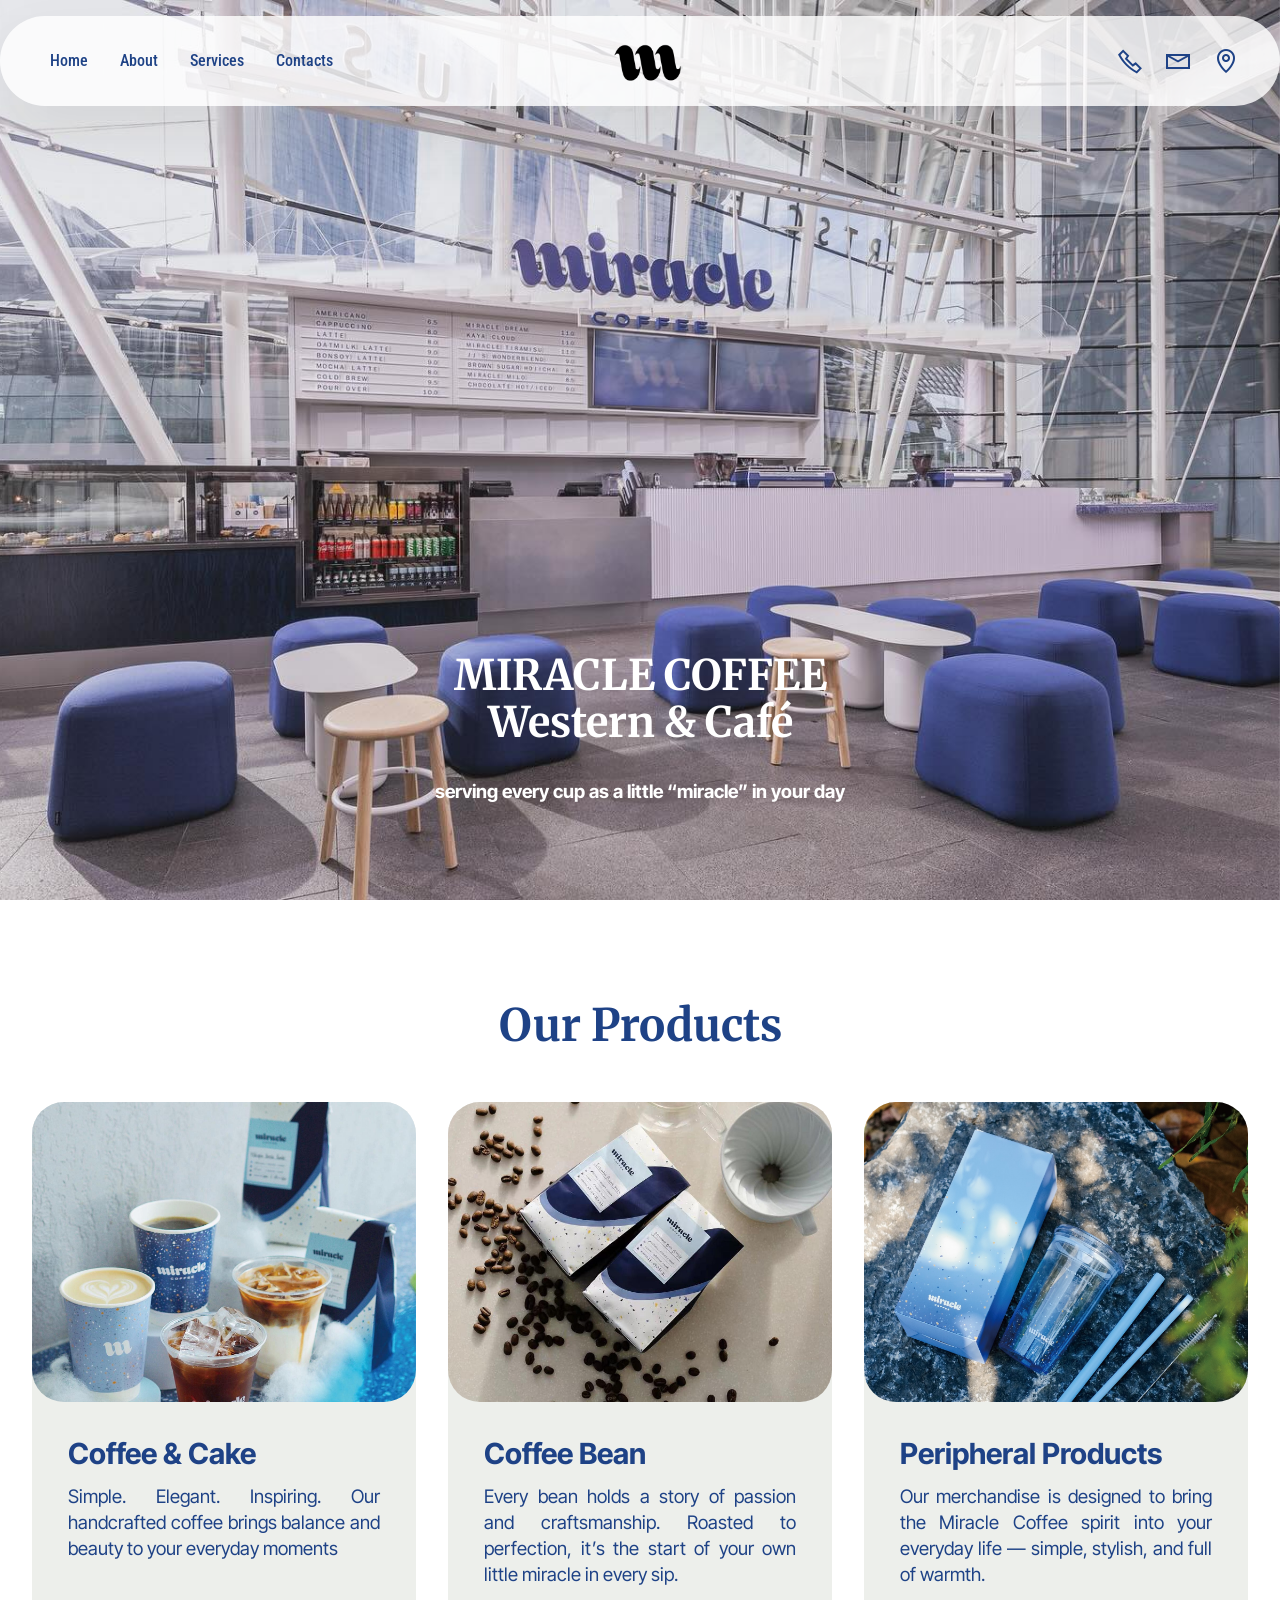
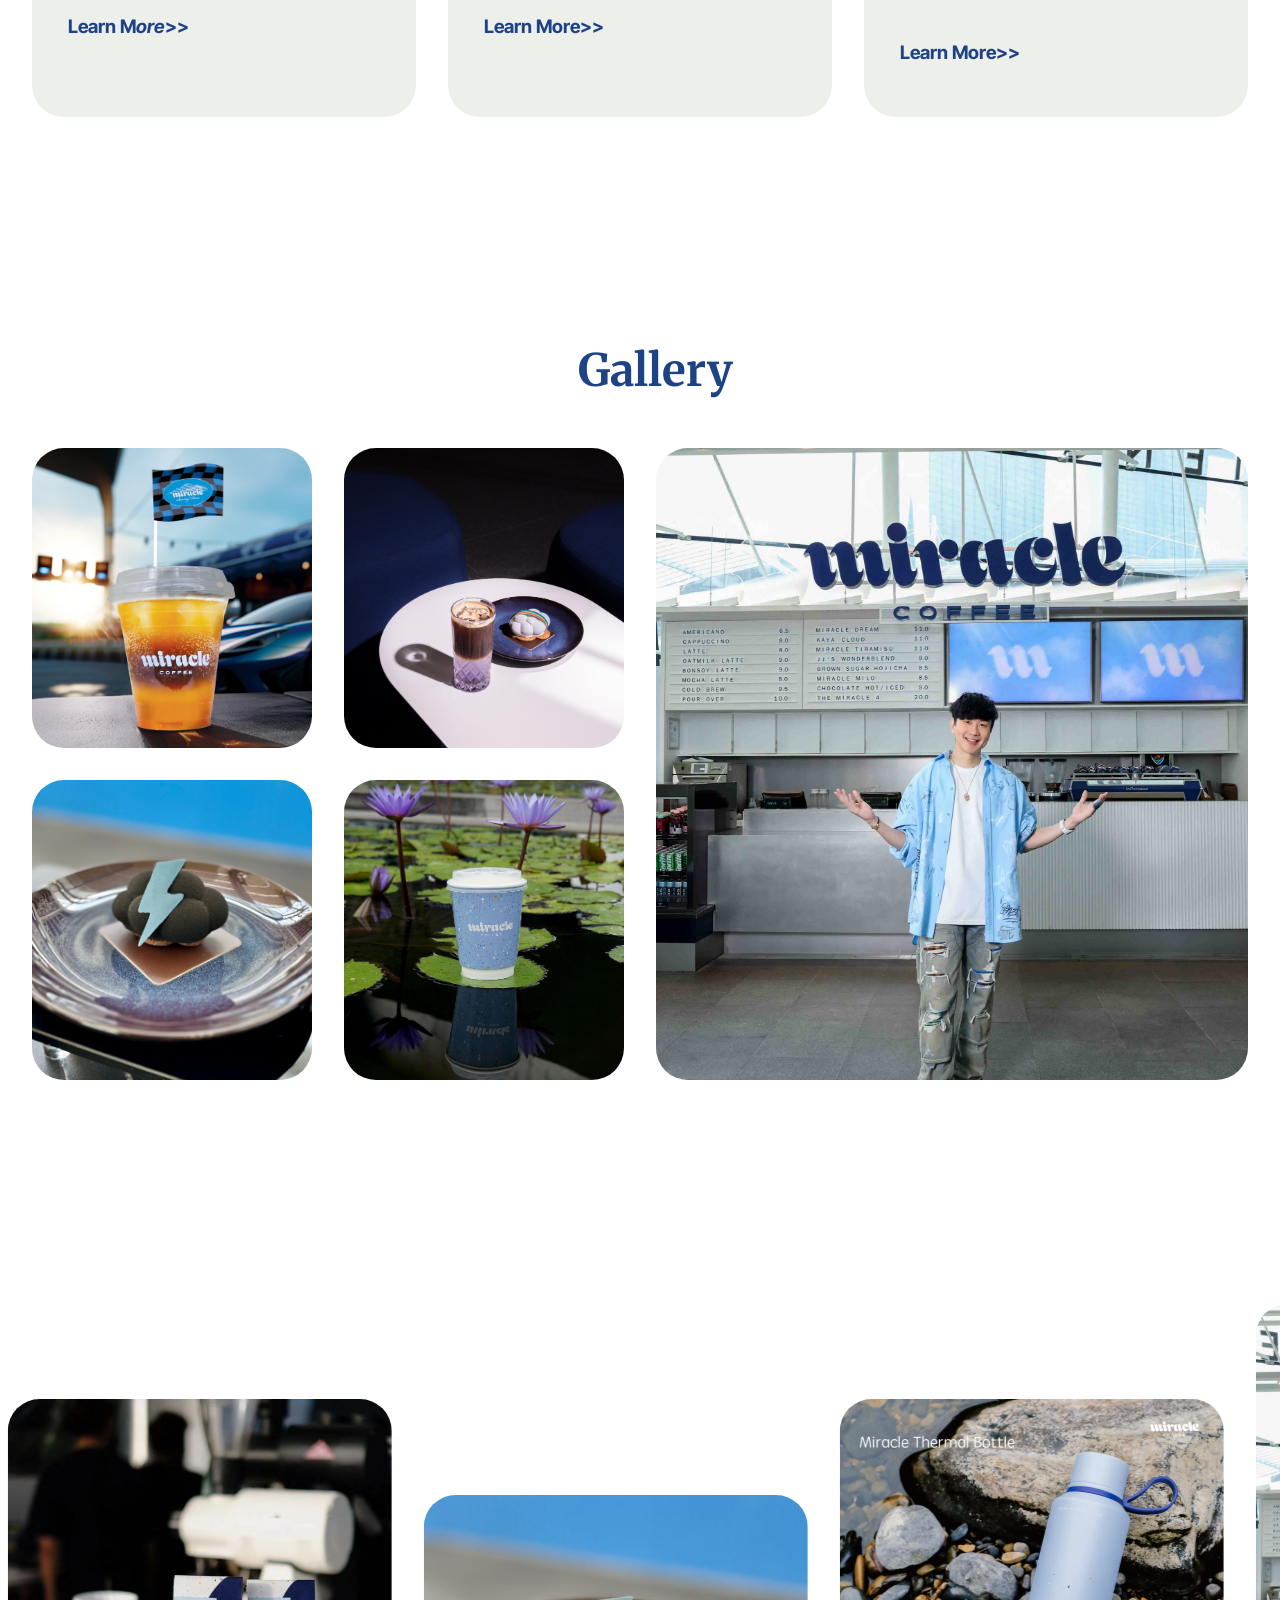
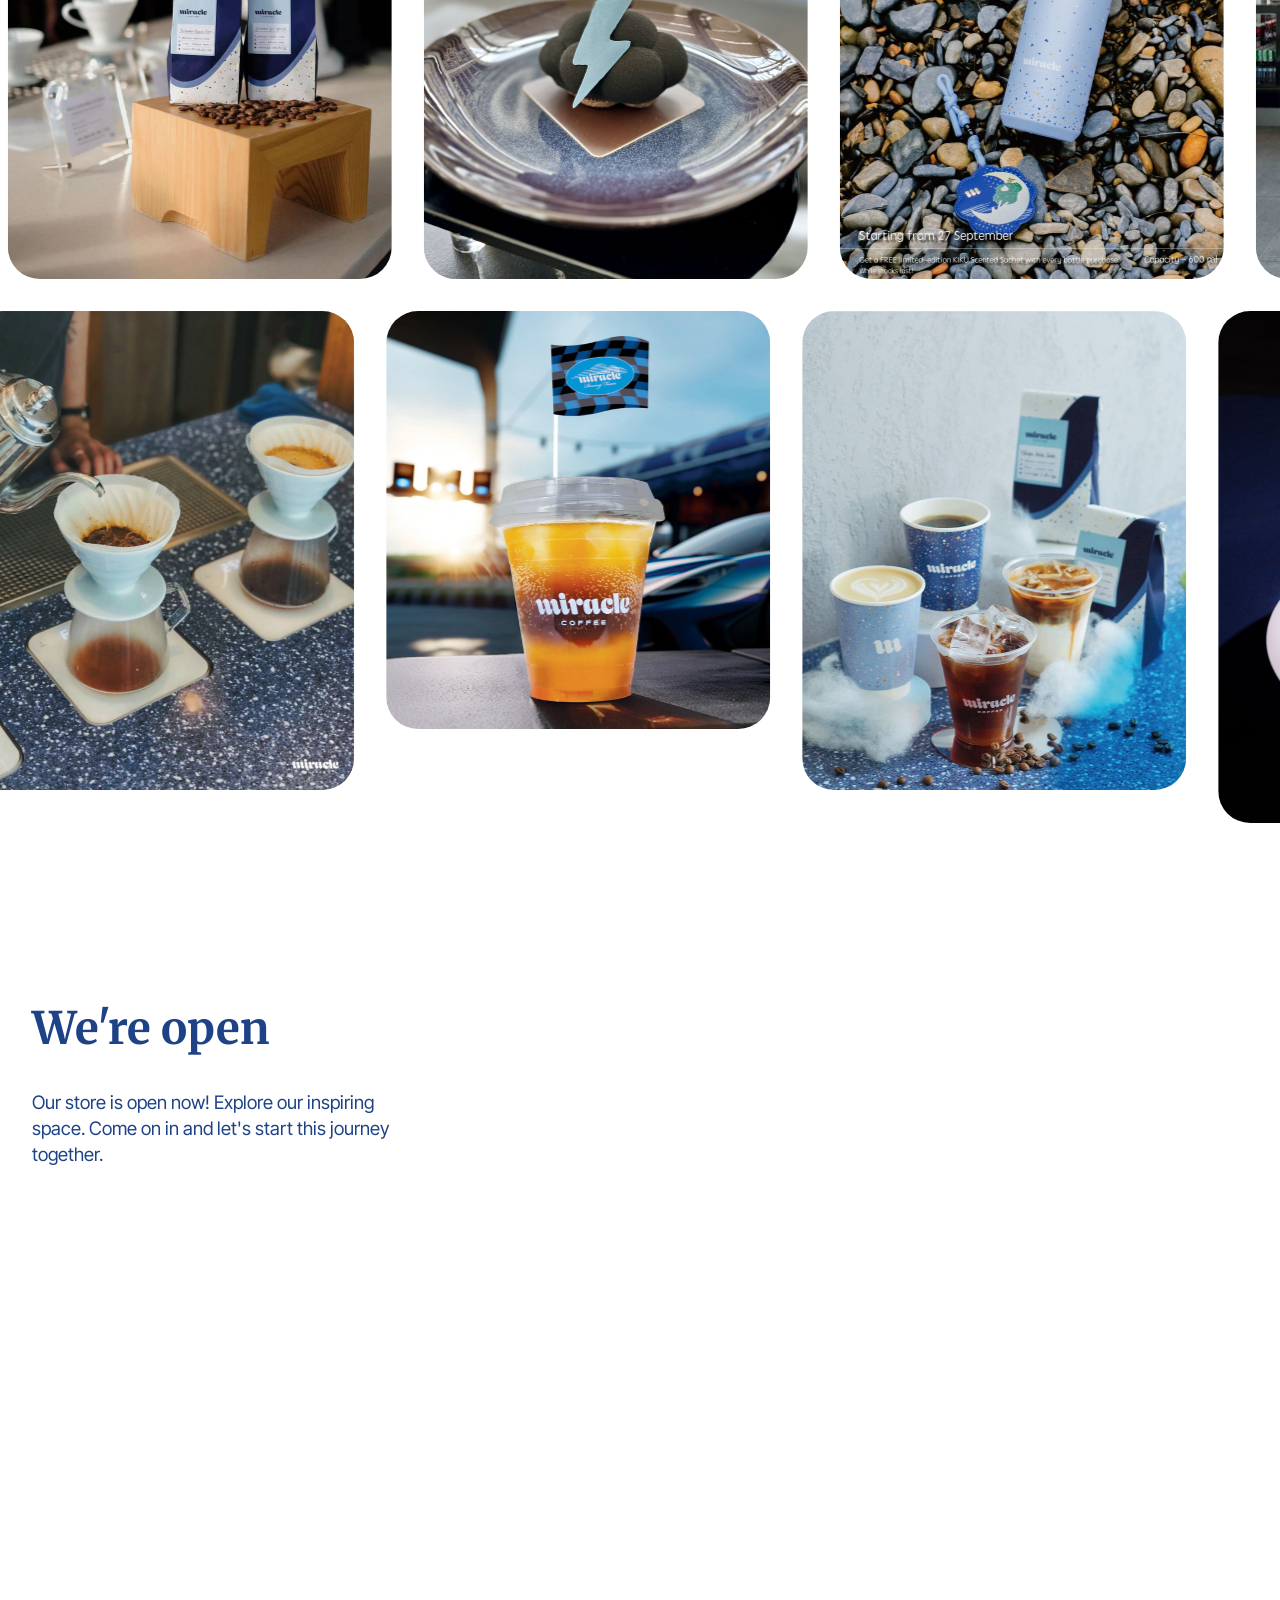
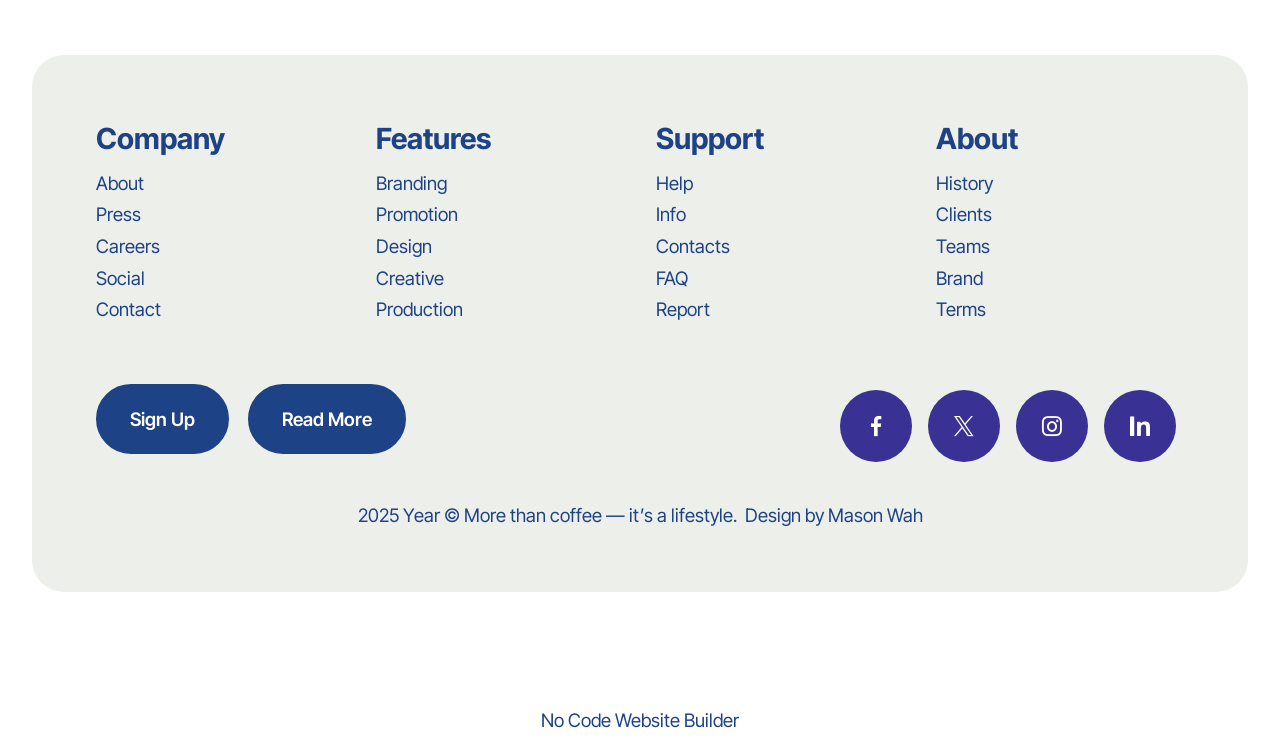
==== commit 55fc3a17: "create github pages" ====
--- a/index.html
+++ b/index.html
@@ -23,7 +23,7 @@
   <noscript><link rel="stylesheet" href="https://fonts.googleapis.com/css?family=Inter+Tight:100,200,300,400,500,600,700,800,900,100i,200i,300i,400i,500i,600i,700i,800i,900i&display=swap"></noscript>
   <link rel="preload" href="https://fonts.googleapis.com/css?family=Roboto+Condensed:100,200,300,400,500,600,700,800,900,100i,200i,300i,400i,500i,600i,700i,800i,900i&display=swap" as="style" onload="this.onload=null;this.rel='stylesheet'">
   <noscript><link rel="stylesheet" href="https://fonts.googleapis.com/css?family=Roboto+Condensed:100,200,300,400,500,600,700,800,900,100i,200i,300i,400i,500i,600i,700i,800i,900i&display=swap"></noscript>
-  <link rel="preload" as="style" href="assets/mobirise/css/mbr-additional.css?v=GpDv7v"><link rel="stylesheet" href="assets/mobirise/css/mbr-additional.css?v=GpDv7v" type="text/css">
+  <link rel="preload" as="style" href="assets/mobirise/css/mbr-additional.css?v=CCLj4X"><link rel="stylesheet" href="assets/mobirise/css/mbr-additional.css?v=CCLj4X" type="text/css">
 
   
   
@@ -365,8 +365,8 @@
 			</div>
 		</div>
 	</div>
-</section>
+</section><section class="display-7" style="padding: 0;align-items: center;justify-content: center;flex-wrap: wrap;    align-content: center;display: flex;position: relative;height: 4rem;"><a href="https://mobiri.se/4250557" style="flex: 1 1;height: 4rem;position: absolute;width: 100%;z-index: 1;"><img alt="" style="height: 4rem;" src="[data-uri]"></a><p style="margin: 0;text-align: center;" class="display-7">&#8204;</p><a style="z-index:1" href="https://mobirise.com/builder/no-code-website-builder.html">No Code Website Builder</a></section><script src="assets/bootstrap/js/bootstrap.bundle.min.js"></script>  <script src="assets/parallax/jarallax.js"></script>  <script src="assets/smoothscroll/smooth-scroll.js"></script>  <script src="assets/ytplayer/index.js"></script>  <script src="assets/dropdown/js/navbar-dropdown.js"></script>  <script src="assets/scrollgallery/scroll-gallery.js"></script>  <script src="assets/theme/js/script.js"></script>  
   
   
 </body>
-</html>
+</html>
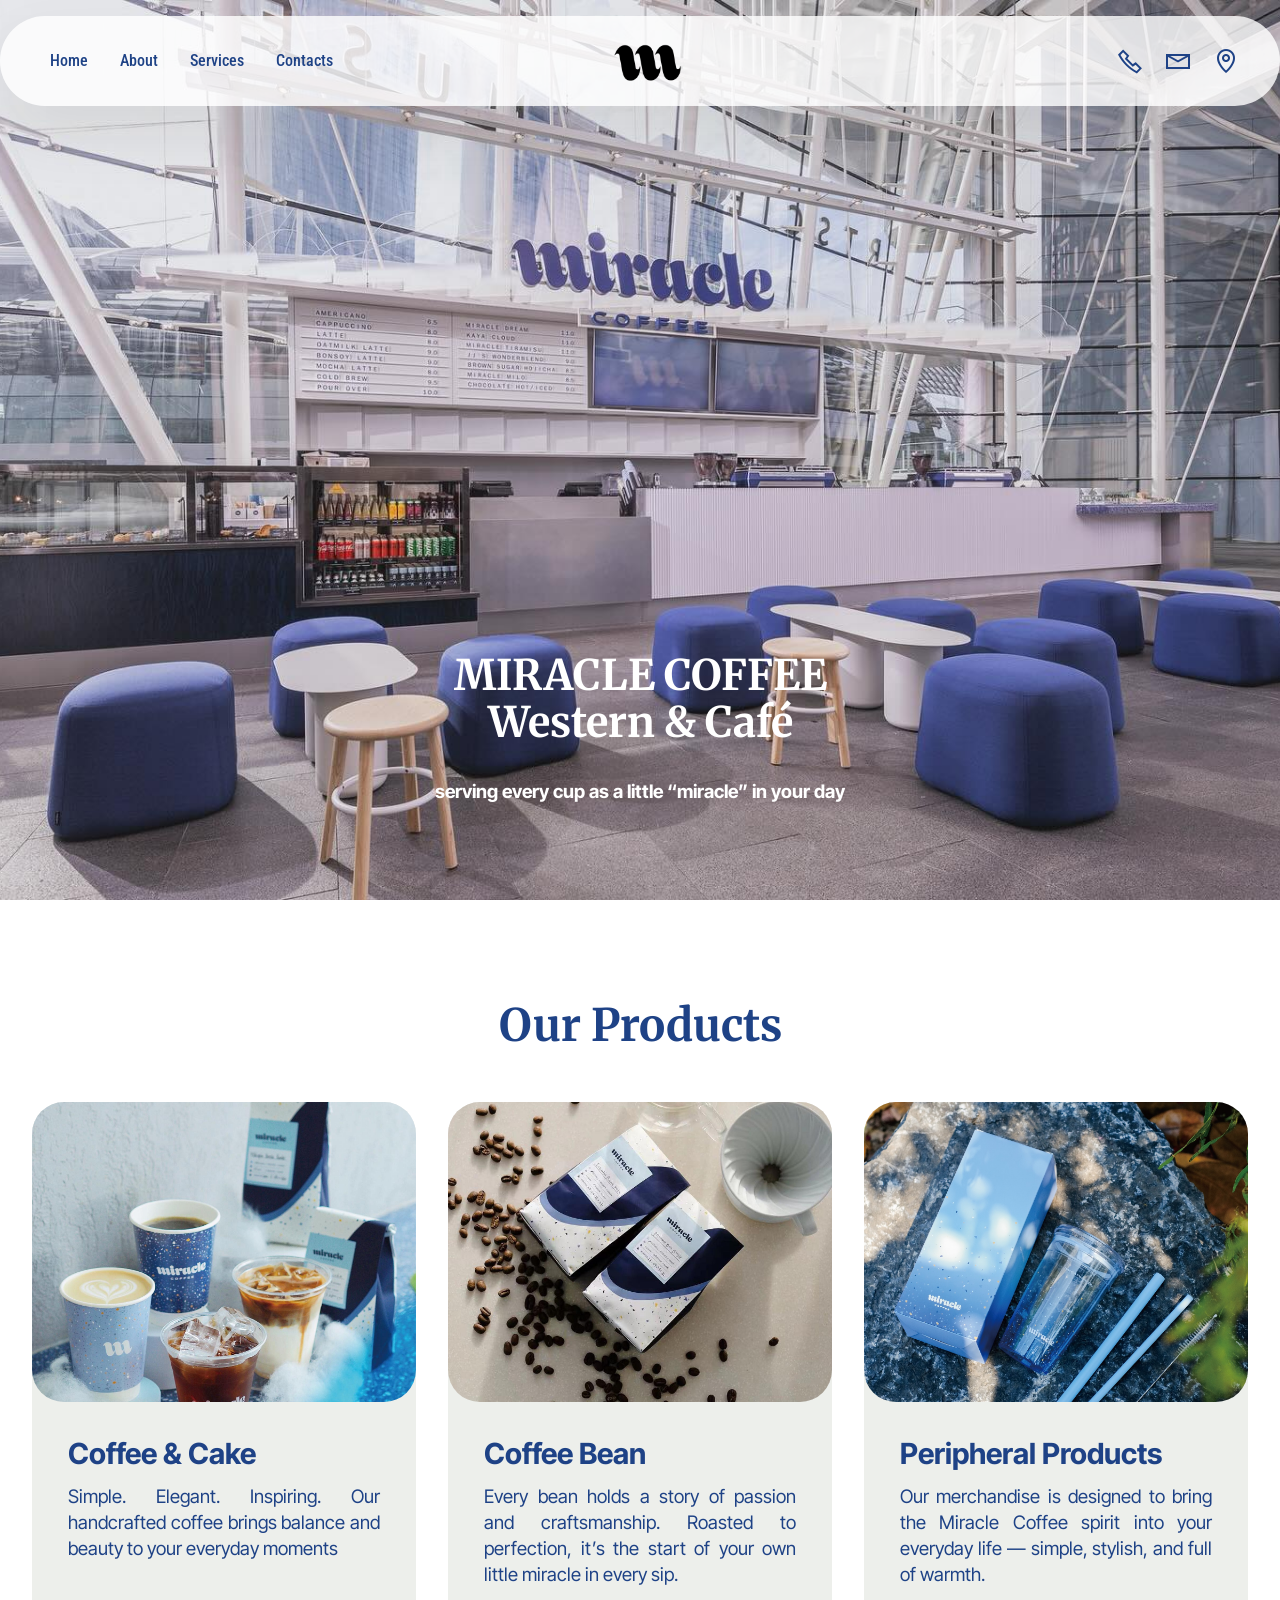
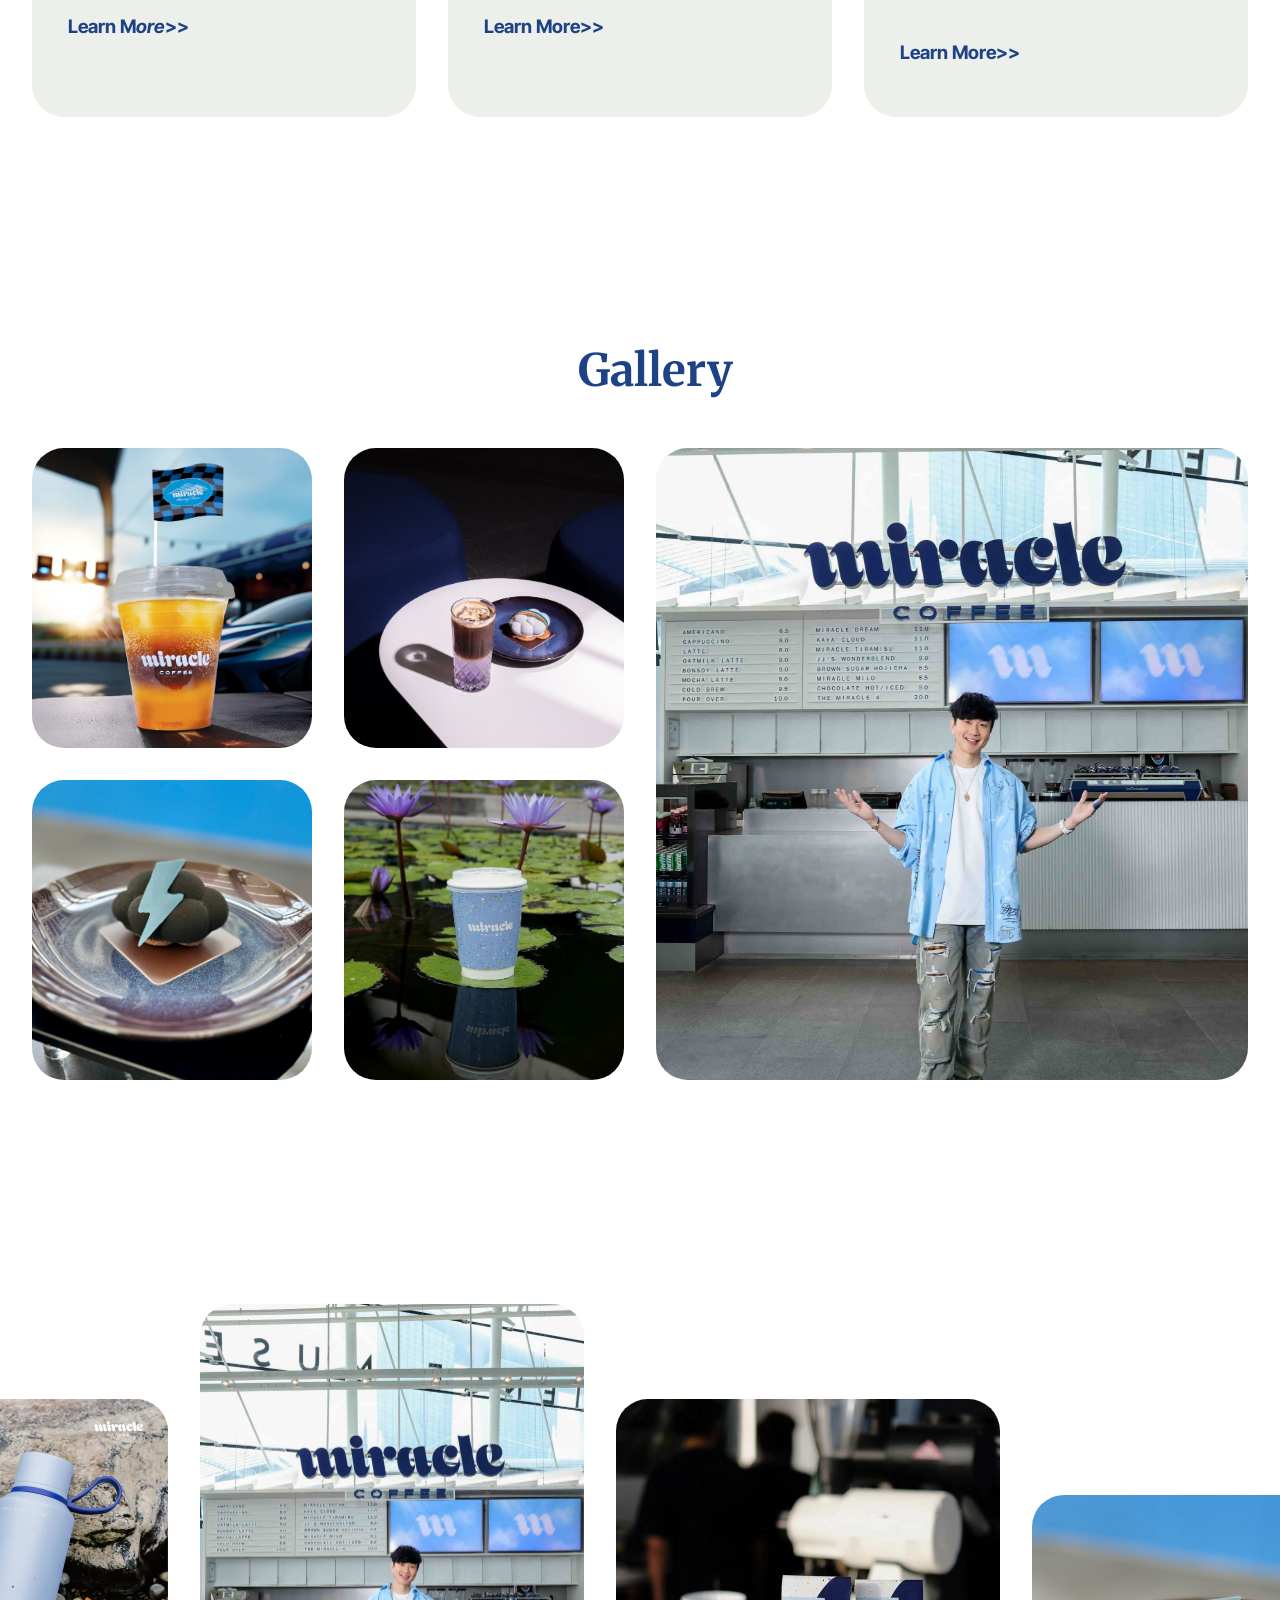
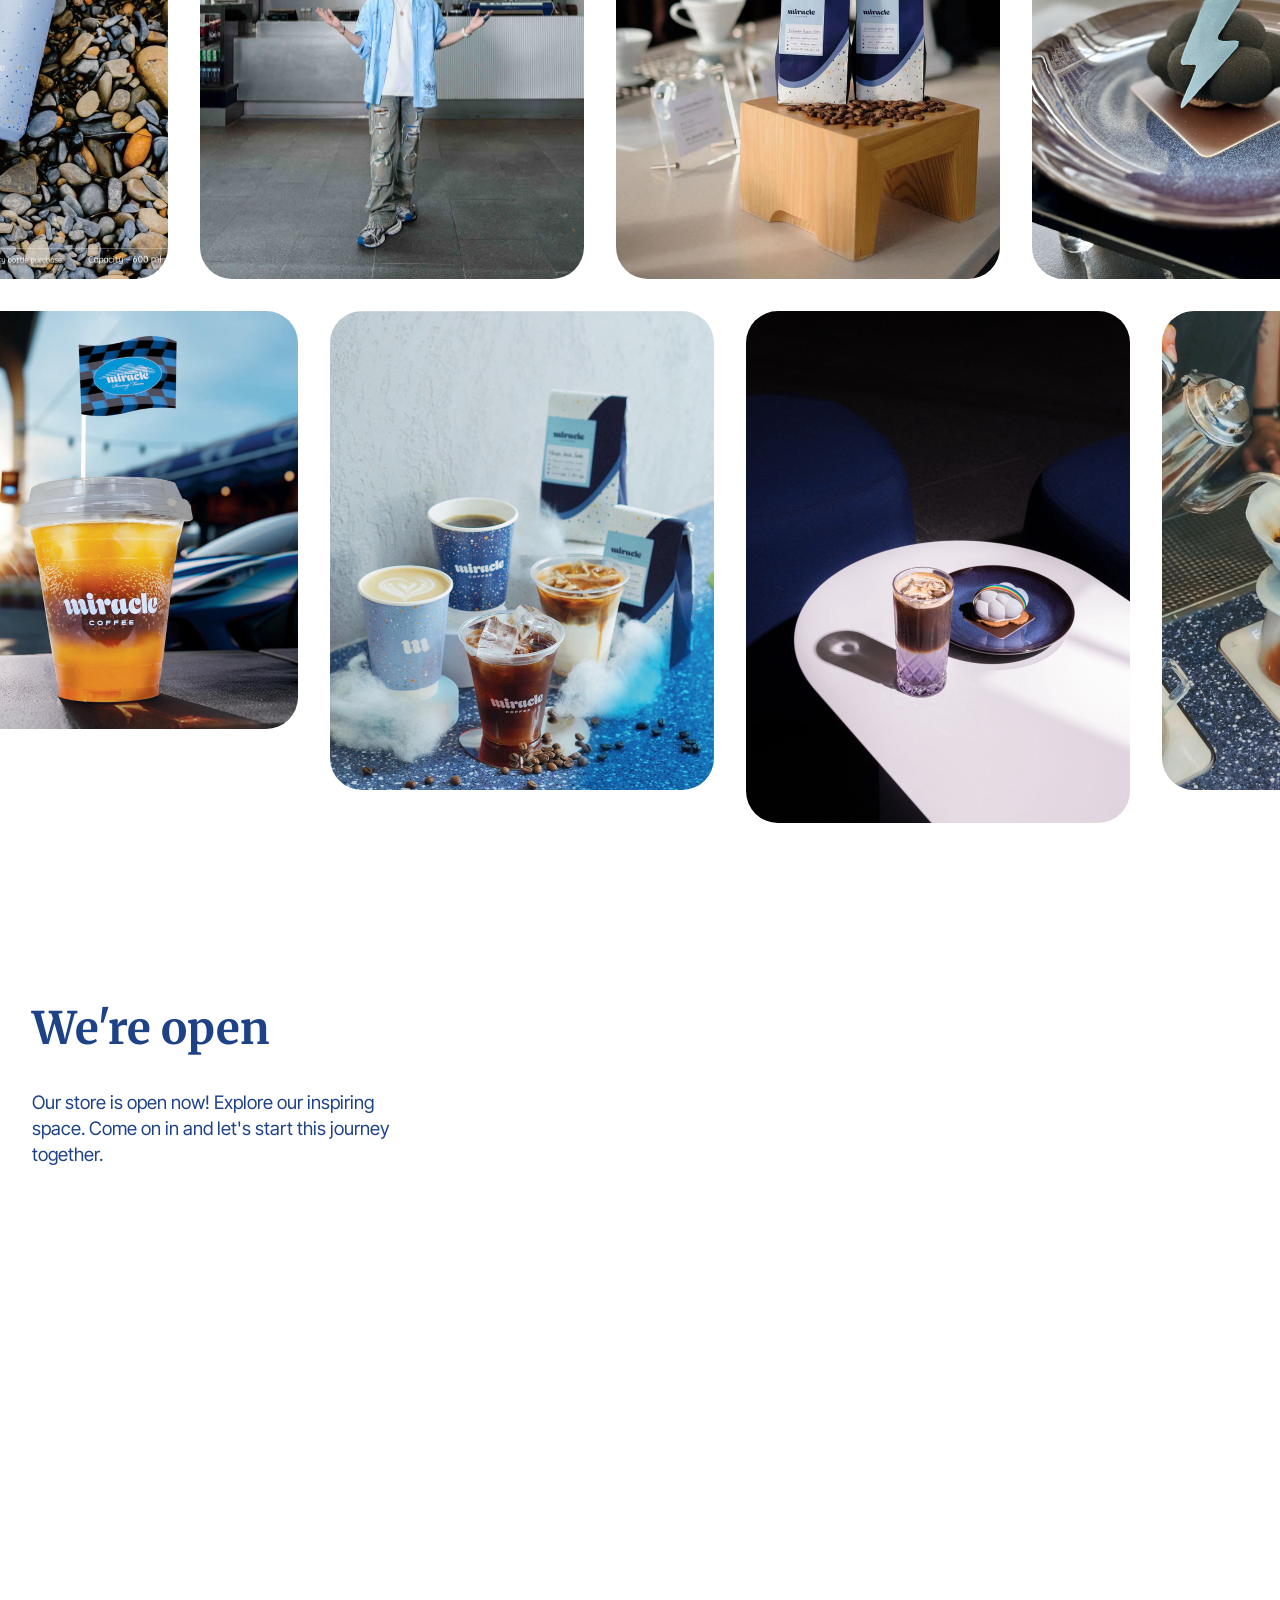
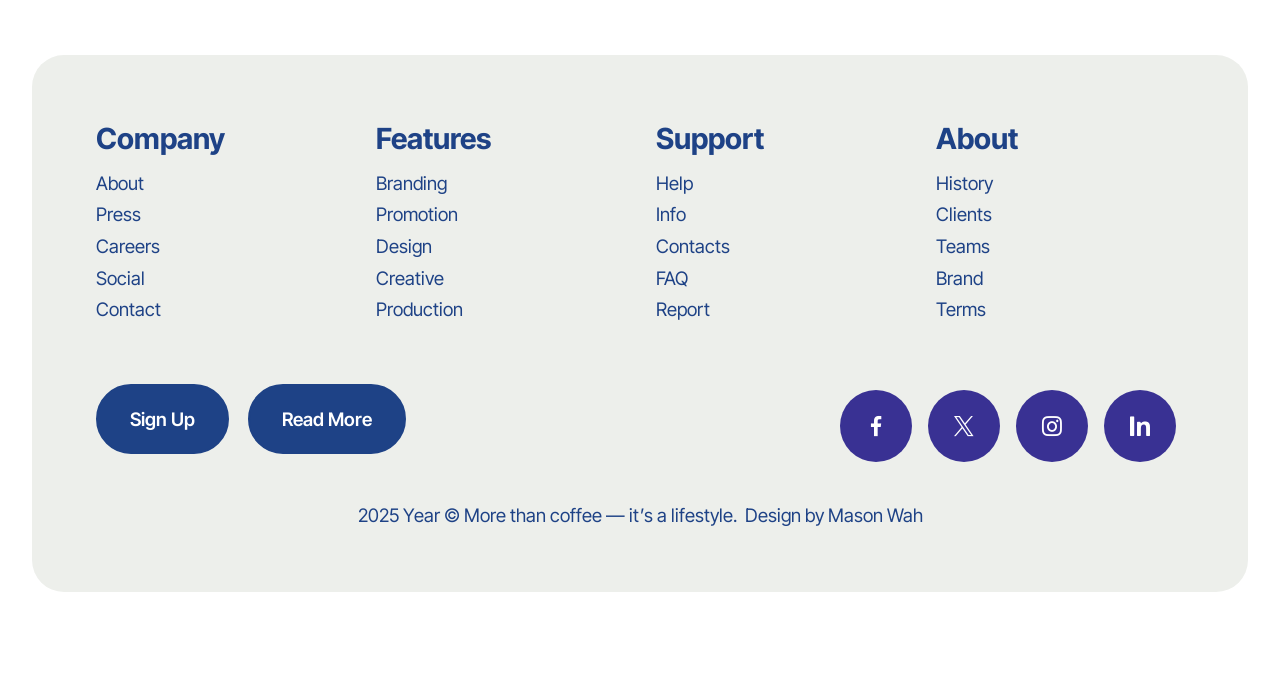
==== commit f8c33fc3: "Update index.html" ====
--- a/index.html
+++ b/index.html
@@ -365,8 +365,8 @@
 			</div>
 		</div>
 	</div>
-</section><section class="display-7" style="padding: 0;align-items: center;justify-content: center;flex-wrap: wrap;    align-content: center;display: flex;position: relative;height: 4rem;"><a href="https://mobiri.se/4250557" style="flex: 1 1;height: 4rem;position: absolute;width: 100%;z-index: 1;"><img alt="" style="height: 4rem;" src="[data-uri]"></a><p style="margin: 0;text-align: center;" class="display-7">&#8204;</p><a style="z-index:1" href="https://mobirise.com/builder/no-code-website-builder.html">No Code Website Builder</a></section><script src="assets/bootstrap/js/bootstrap.bundle.min.js"></script>  <script src="assets/parallax/jarallax.js"></script>  <script src="assets/smoothscroll/smooth-scroll.js"></script>  <script src="assets/ytplayer/index.js"></script>  <script src="assets/dropdown/js/navbar-dropdown.js"></script>  <script src="assets/scrollgallery/scroll-gallery.js"></script>  <script src="assets/theme/js/script.js"></script>  
+</section>
   
   
 </body>
-</html>+</html>
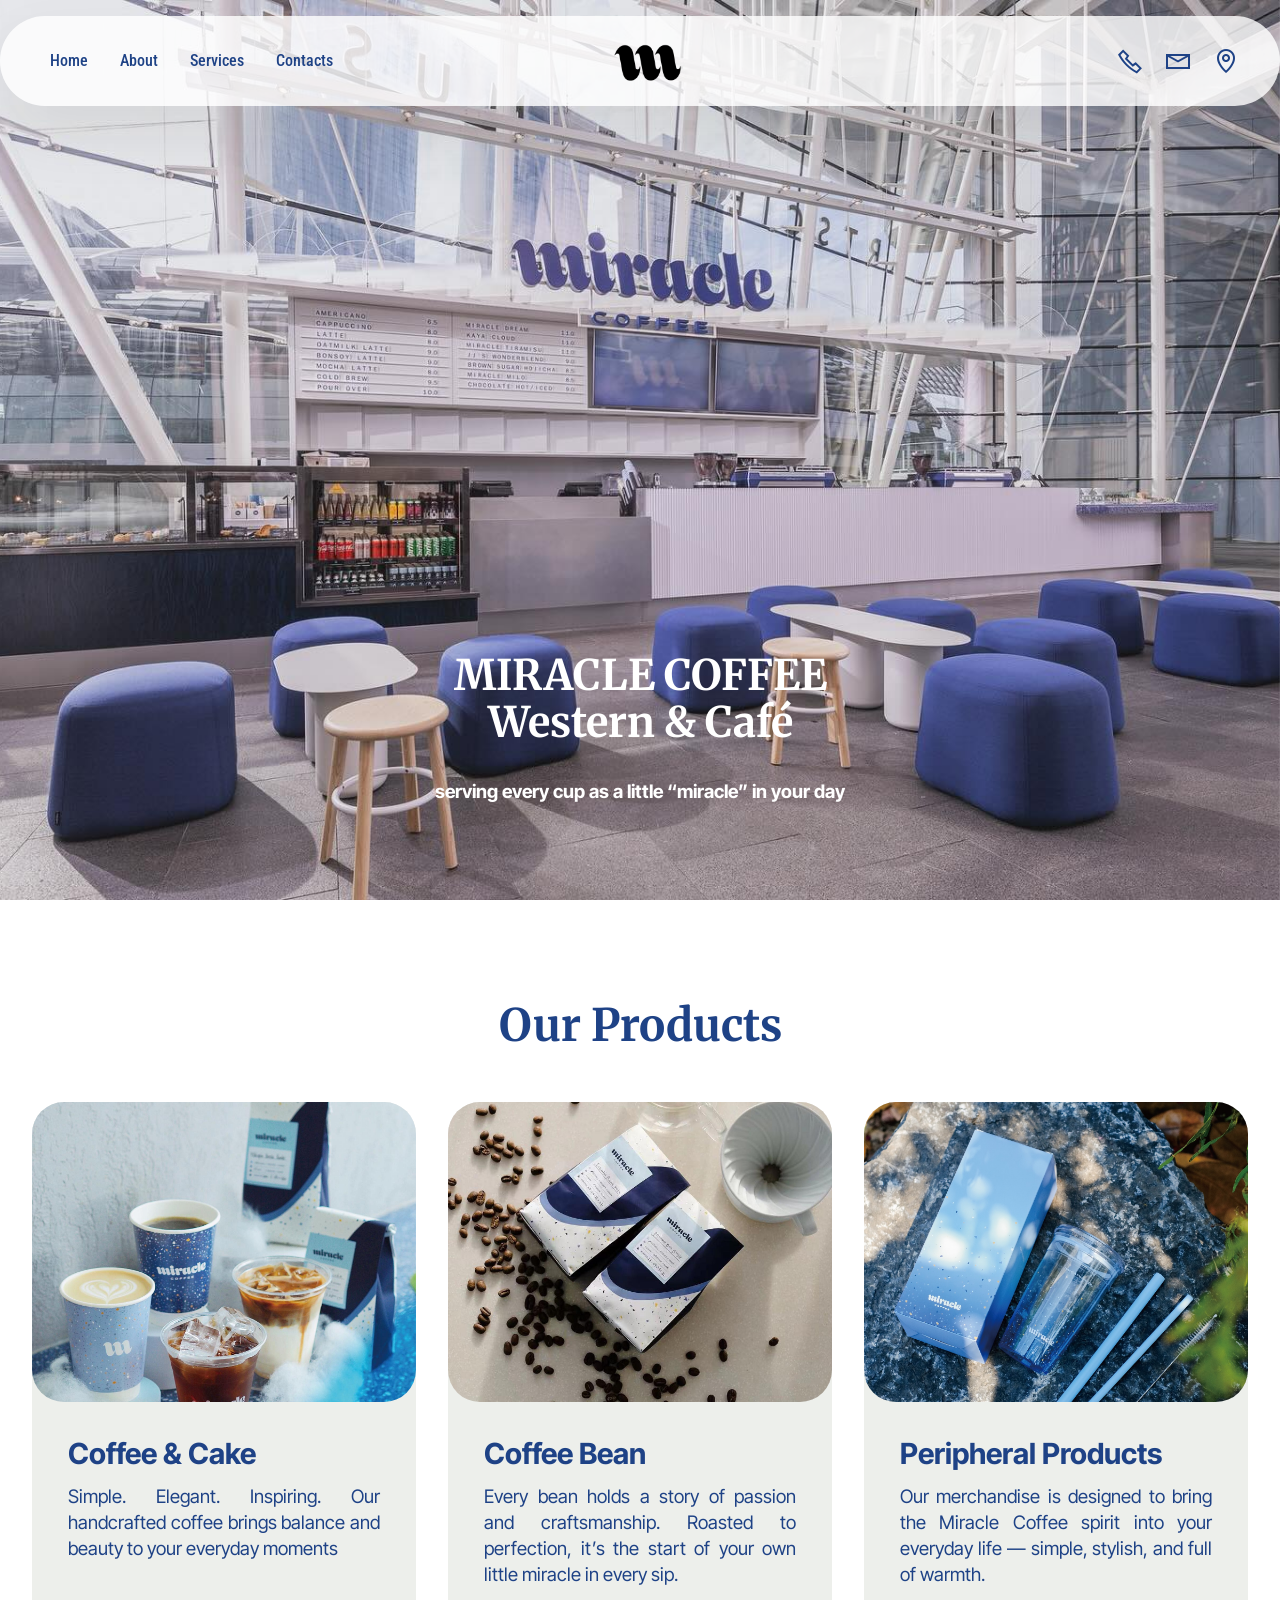
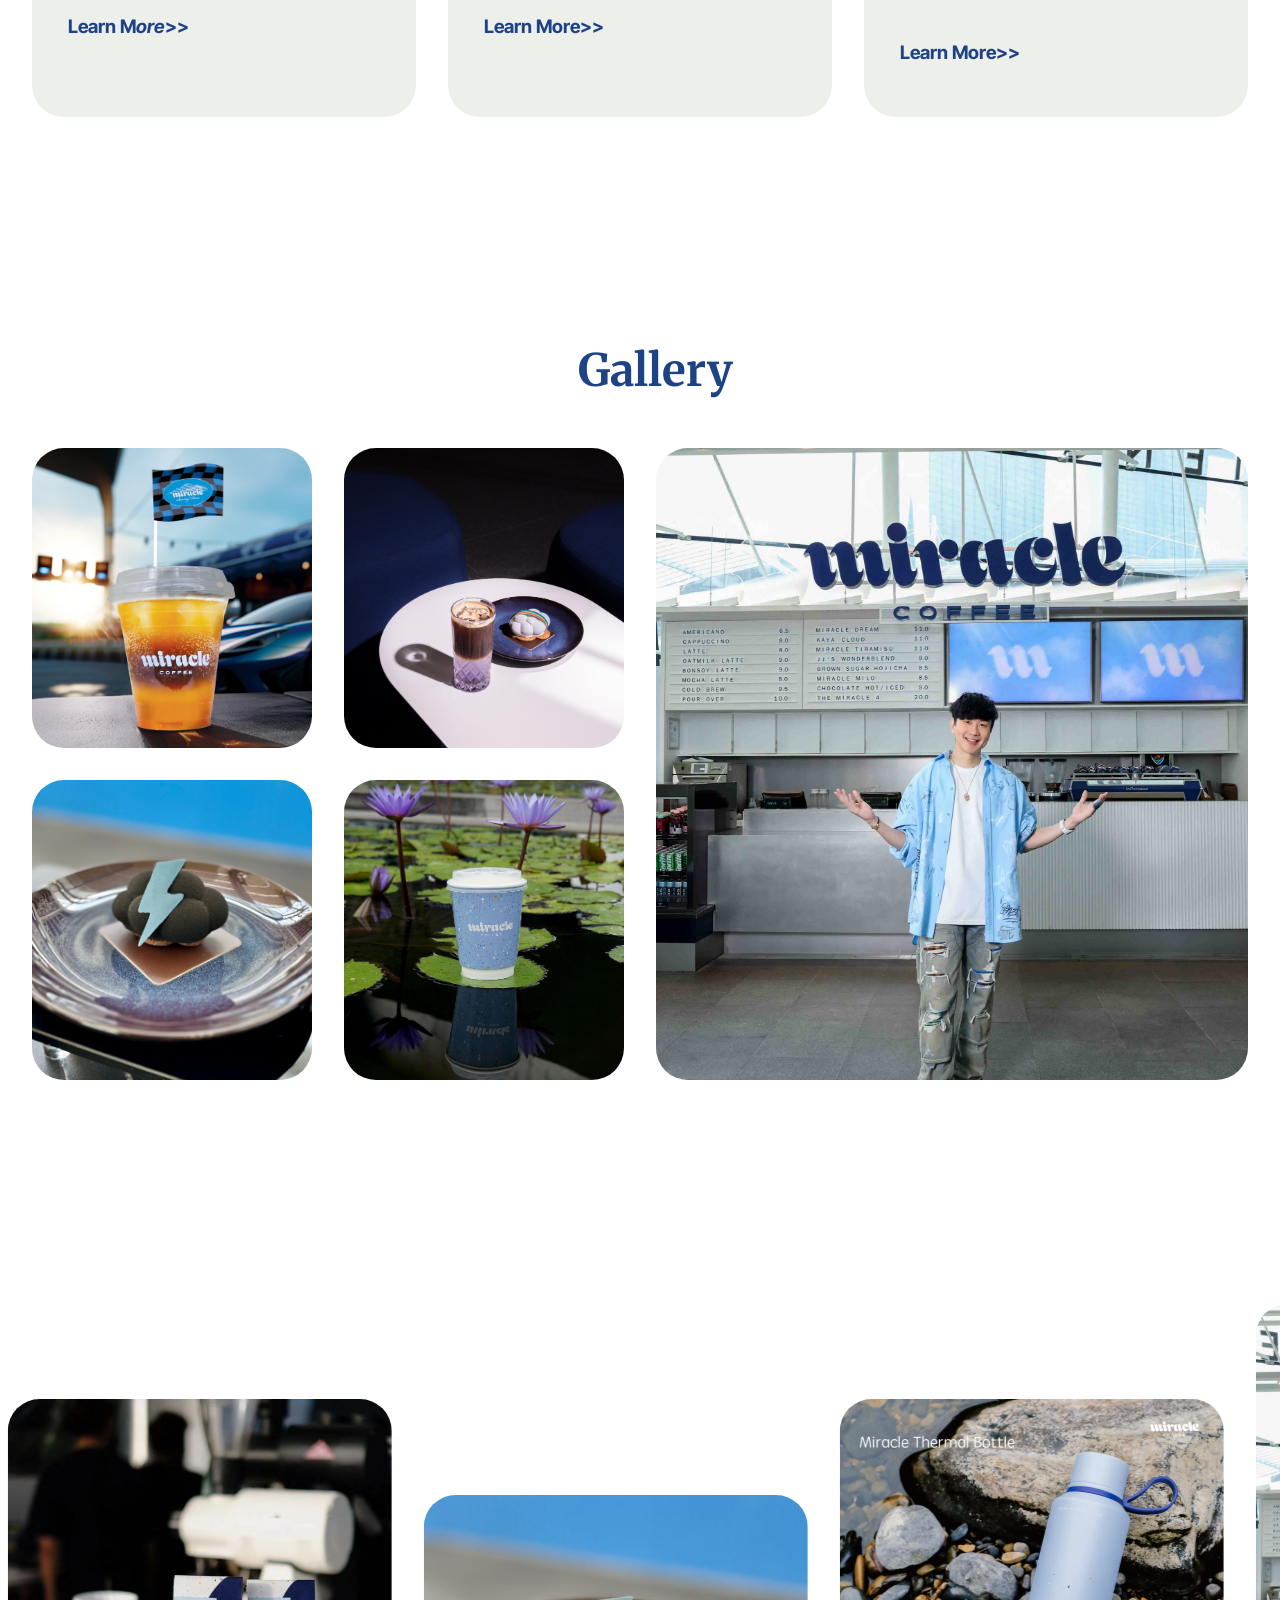
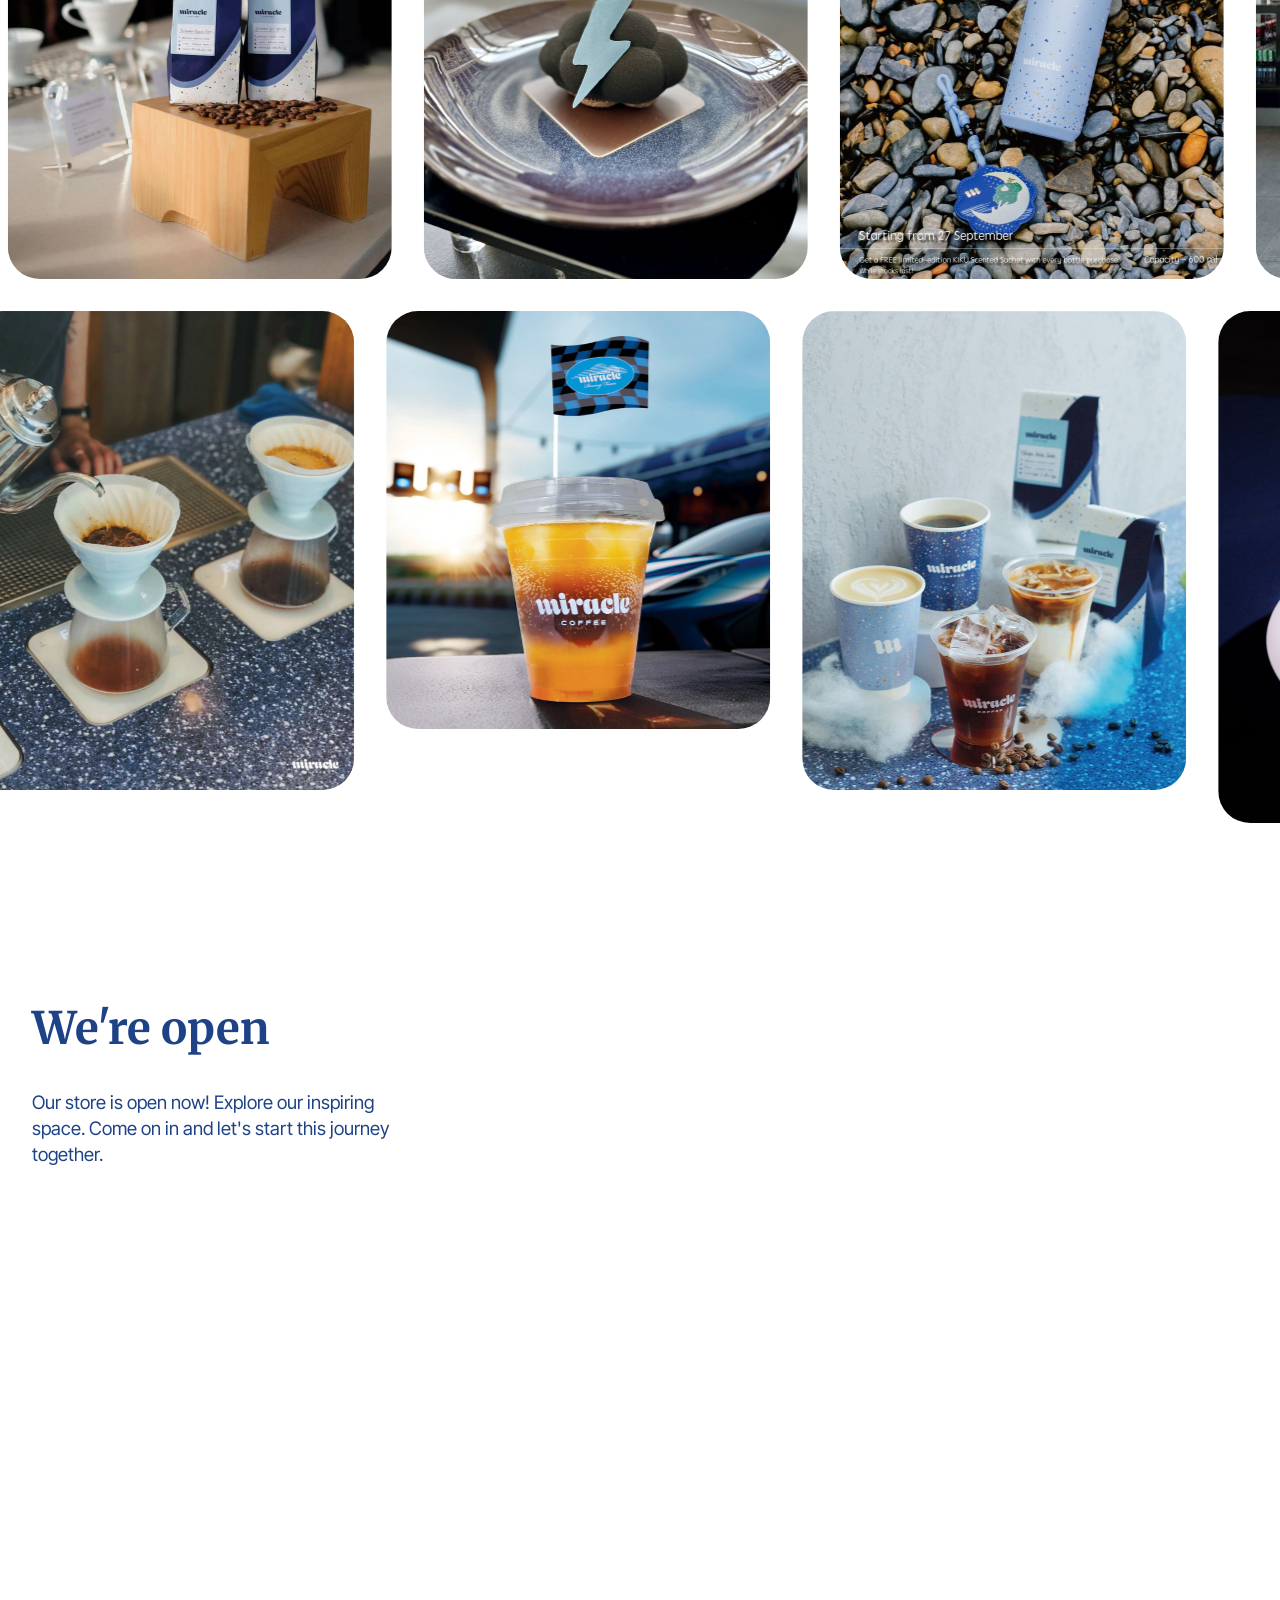
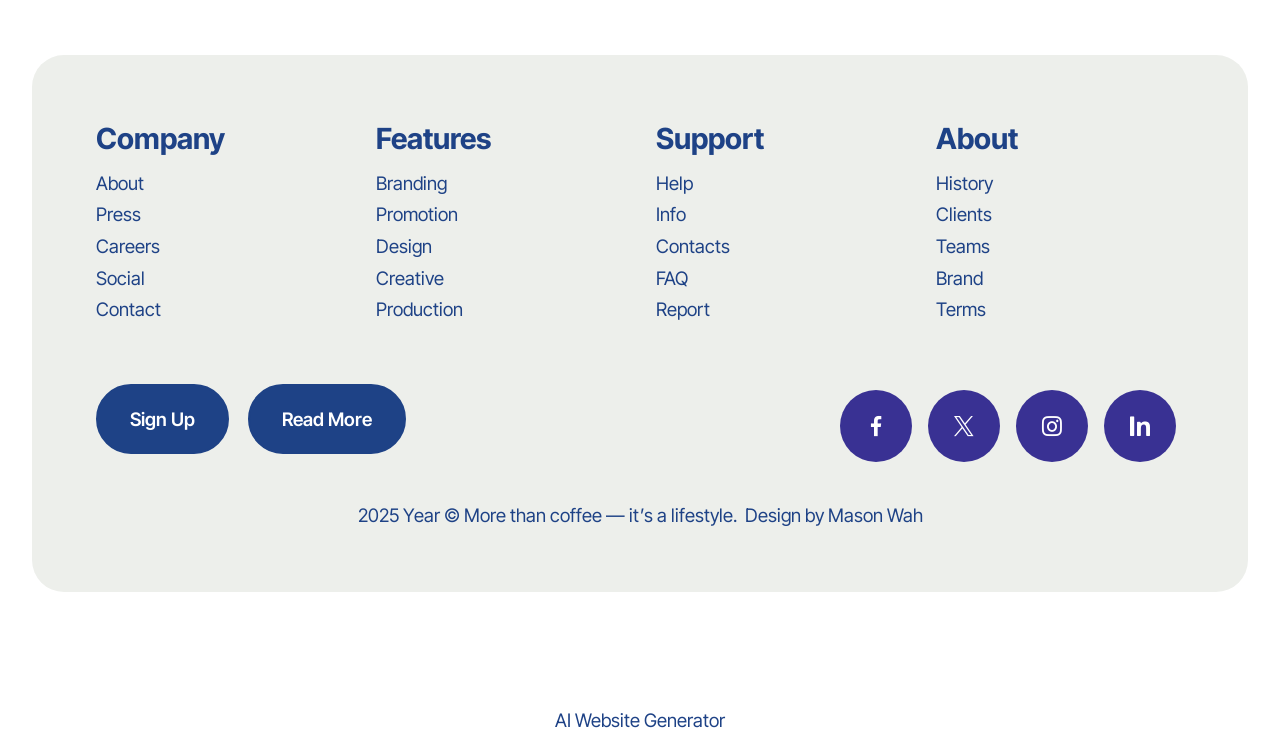
==== commit ba899727: "create github pages" ====
--- a/index.html
+++ b/index.html
@@ -23,7 +23,7 @@
   <noscript><link rel="stylesheet" href="https://fonts.googleapis.com/css?family=Inter+Tight:100,200,300,400,500,600,700,800,900,100i,200i,300i,400i,500i,600i,700i,800i,900i&display=swap"></noscript>
   <link rel="preload" href="https://fonts.googleapis.com/css?family=Roboto+Condensed:100,200,300,400,500,600,700,800,900,100i,200i,300i,400i,500i,600i,700i,800i,900i&display=swap" as="style" onload="this.onload=null;this.rel='stylesheet'">
   <noscript><link rel="stylesheet" href="https://fonts.googleapis.com/css?family=Roboto+Condensed:100,200,300,400,500,600,700,800,900,100i,200i,300i,400i,500i,600i,700i,800i,900i&display=swap"></noscript>
-  <link rel="preload" as="style" href="assets/mobirise/css/mbr-additional.css?v=CCLj4X"><link rel="stylesheet" href="assets/mobirise/css/mbr-additional.css?v=CCLj4X" type="text/css">
+  <link rel="preload" as="style" href="assets/mobirise/css/mbr-additional.css?v=qRlKli"><link rel="stylesheet" href="assets/mobirise/css/mbr-additional.css?v=qRlKli" type="text/css">
 
   
   
@@ -365,8 +365,8 @@
 			</div>
 		</div>
 	</div>
-</section>
+</section><section class="display-7" style="padding: 0;align-items: center;justify-content: center;flex-wrap: wrap;    align-content: center;display: flex;position: relative;height: 4rem;"><a href="https://mobiri.se/4250557" style="flex: 1 1;height: 4rem;position: absolute;width: 100%;z-index: 1;"><img alt="" style="height: 4rem;" src="[data-uri]"></a><p style="margin: 0;text-align: center;" class="display-7">&#8204;</p><a style="z-index:1" href="https://mobirise.com/builder/ai-website-generator.html">AI Website Generator</a></section><script src="assets/bootstrap/js/bootstrap.bundle.min.js"></script>  <script src="assets/parallax/jarallax.js"></script>  <script src="assets/smoothscroll/smooth-scroll.js"></script>  <script src="assets/ytplayer/index.js"></script>  <script src="assets/dropdown/js/navbar-dropdown.js"></script>  <script src="assets/scrollgallery/scroll-gallery.js"></script>  <script src="assets/theme/js/script.js"></script>  
   
   
 </body>
-</html>
+</html>
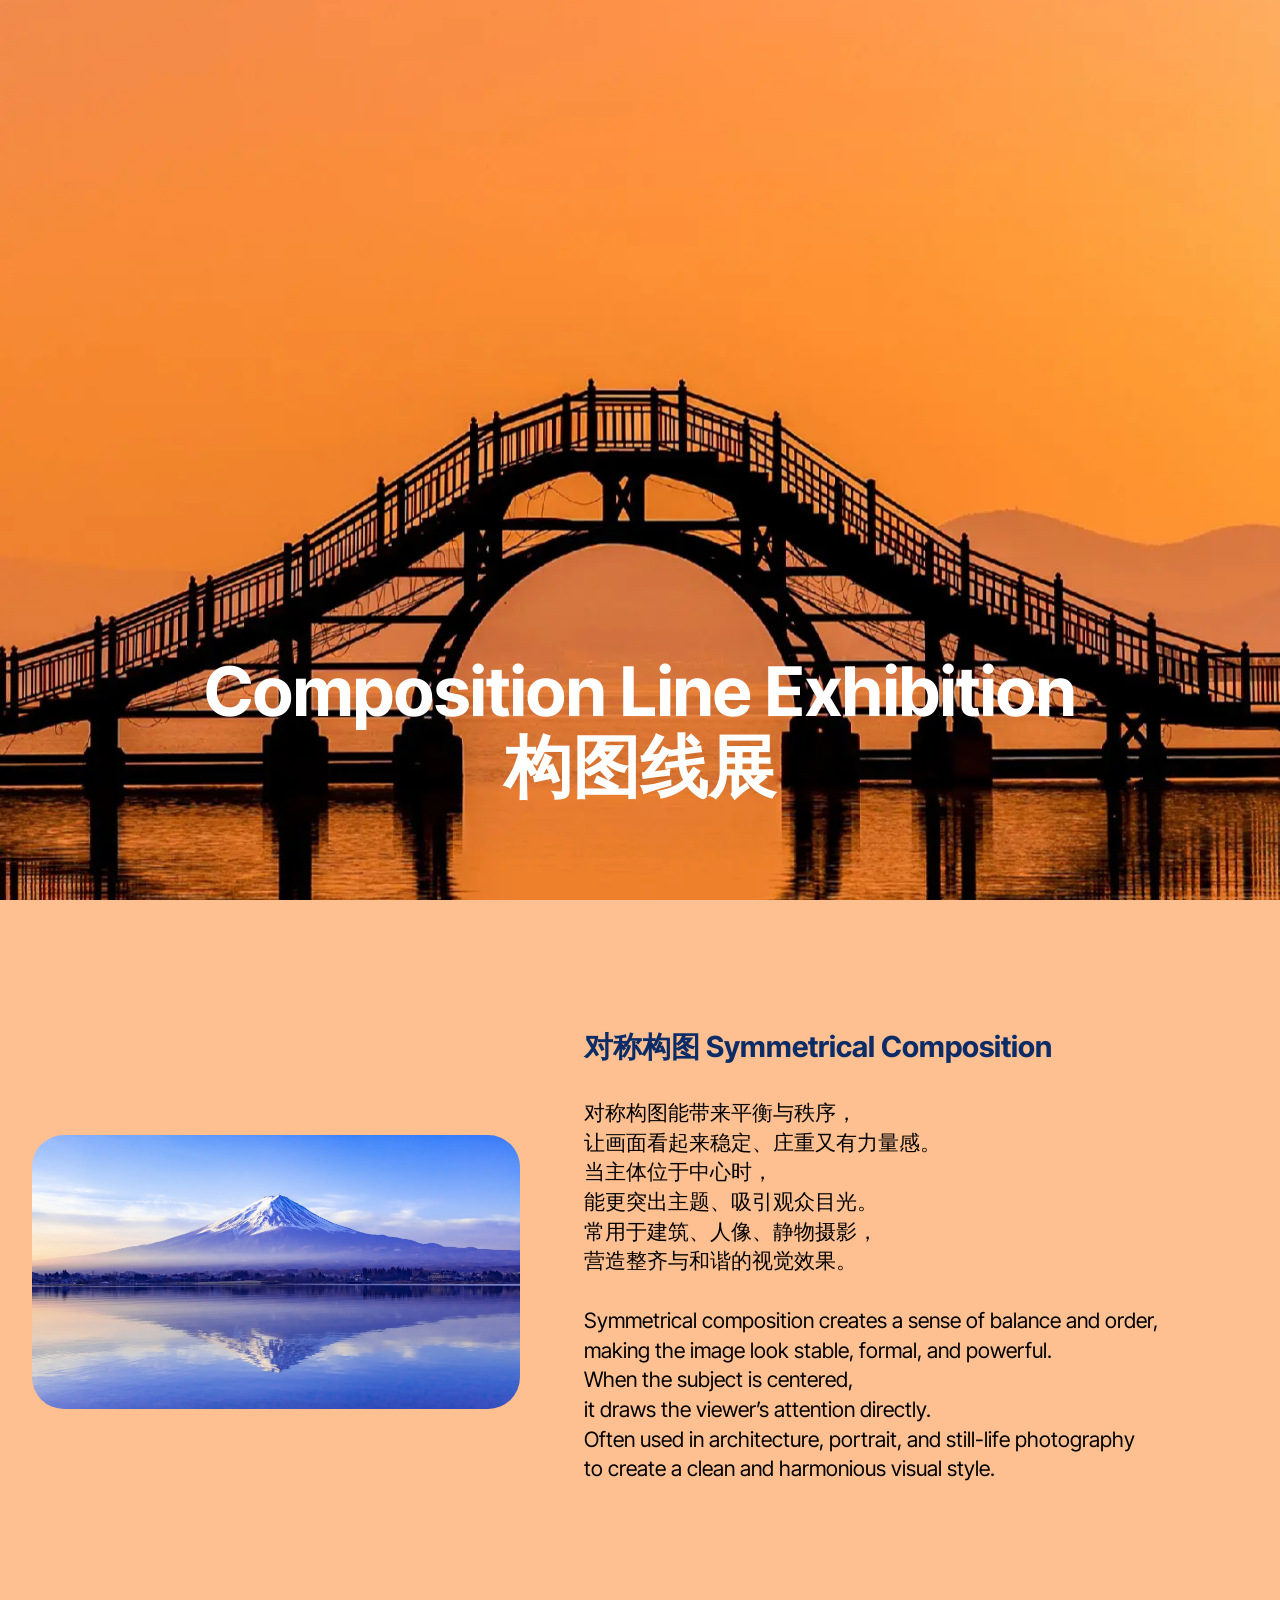
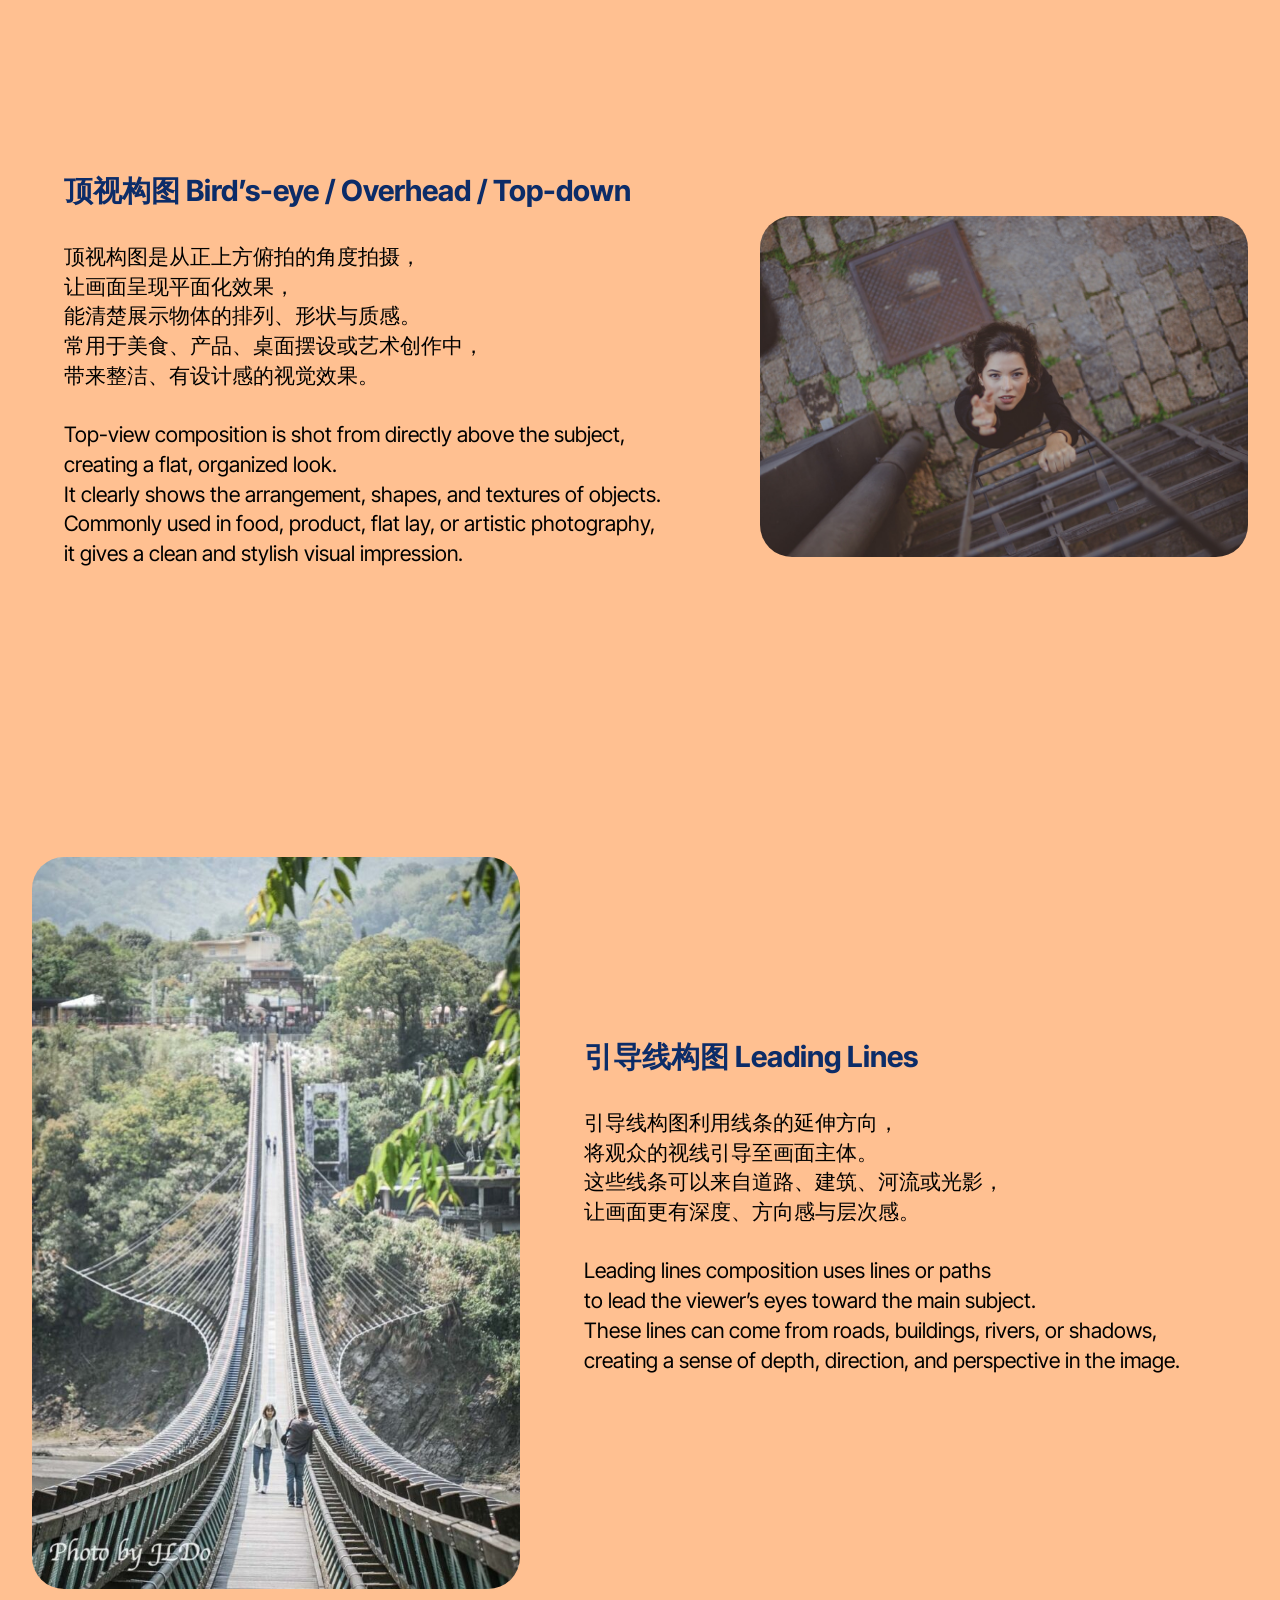
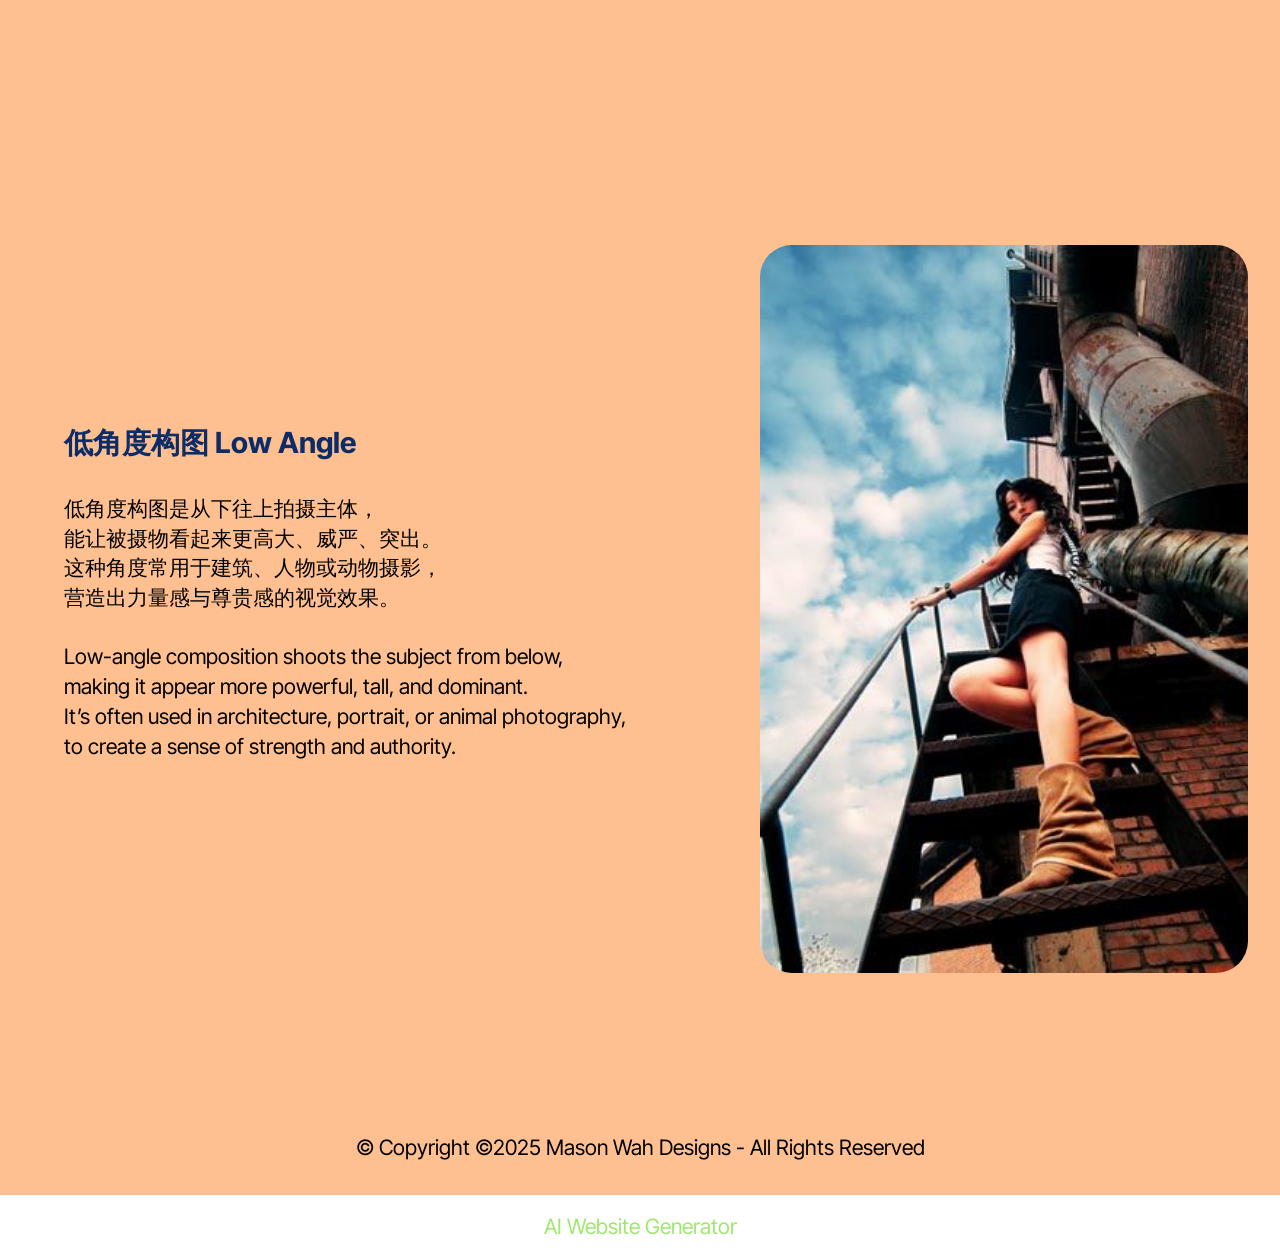
==== commit ec6d38b0: "create github pages" ====
--- a/index.html
+++ b/index.html
@@ -6,24 +6,17 @@
   <meta http-equiv="X-UA-Compatible" content="IE=edge">
   <meta name="generator" content="Mobirise v6.1.4, mobirise.com">
   <meta name="viewport" content="width=device-width, initial-scale=1, minimum-scale=1">
-  <link rel="shortcut icon" href="assets/images/301805165-104330795756913-1776750005625541947-n-removebg-preview.png" type="image/x-icon">
+  <link rel="shortcut icon" href="assets/images/logo5.png" type="image/x-icon">
   <meta name="description" content="">
   
   
-  <title>MIracle Coffee</title>
-  <link rel="stylesheet" href="assets/web/assets/mobirise-icons2/mobirise2.css">
+  <title>Home</title>
   <link rel="stylesheet" href="assets/bootstrap/css/bootstrap.min.css">
   <link rel="stylesheet" href="assets/parallax/jarallax.css">
-  <link rel="stylesheet" href="assets/dropdown/css/style.css">
-  <link rel="stylesheet" href="assets/socicon/css/styles.css">
   <link rel="stylesheet" href="assets/theme/css/style.css">
-  <link rel="preload" href="https://fonts.googleapis.com/css?family=Merriweather:300,400,500,600,700,800,900,300i,400i,500i,600i,700i,800i,900i&display=swap" as="style" onload="this.onload=null;this.rel='stylesheet'">
-  <noscript><link rel="stylesheet" href="https://fonts.googleapis.com/css?family=Merriweather:300,400,500,600,700,800,900,300i,400i,500i,600i,700i,800i,900i&display=swap"></noscript>
-  <link rel="preload" href="https://fonts.googleapis.com/css?family=Inter+Tight:100,200,300,400,500,600,700,800,900,100i,200i,300i,400i,500i,600i,700i,800i,900i&display=swap" as="style" onload="this.onload=null;this.rel='stylesheet'">
-  <noscript><link rel="stylesheet" href="https://fonts.googleapis.com/css?family=Inter+Tight:100,200,300,400,500,600,700,800,900,100i,200i,300i,400i,500i,600i,700i,800i,900i&display=swap"></noscript>
-  <link rel="preload" href="https://fonts.googleapis.com/css?family=Roboto+Condensed:100,200,300,400,500,600,700,800,900,100i,200i,300i,400i,500i,600i,700i,800i,900i&display=swap" as="style" onload="this.onload=null;this.rel='stylesheet'">
-  <noscript><link rel="stylesheet" href="https://fonts.googleapis.com/css?family=Roboto+Condensed:100,200,300,400,500,600,700,800,900,100i,200i,300i,400i,500i,600i,700i,800i,900i&display=swap"></noscript>
-  <link rel="preload" as="style" href="assets/mobirise/css/mbr-additional.css?v=qRlKli"><link rel="stylesheet" href="assets/mobirise/css/mbr-additional.css?v=qRlKli" type="text/css">
+  <link rel="preload" href="https://fonts.googleapis.com/css2?family=Inter+Tight:wght@400;700&display=swap&display=swap" as="style" onload="this.onload=null;this.rel='stylesheet'">
+  <noscript><link rel="stylesheet" href="https://fonts.googleapis.com/css2?family=Inter+Tight:wght@400;700&display=swap&display=swap"></noscript>
+  <link rel="preload" as="style" href="assets/mobirise/css/mbr-additional.css?v=Ix06g2"><link rel="stylesheet" href="assets/mobirise/css/mbr-additional.css?v=Ix06g2" type="text/css">
 
   
   
@@ -31,341 +24,123 @@
 </head>
 <body>
   
-  <section data-bs-version="5.1" class="menu menu3 cid-uYOqbJSqLU" once="menu" id="menu03-9">
-	
-
-	<nav class="navbar navbar-dropdown navbar-fixed-top navbar-expand-lg">
-		<div class="container">
-			<div class="navbar-brand">
-				<span class="navbar-logo">
-					<a href="index.html">
-						<img src="assets/images/301805165-104330795756913-1776750005625541947-n-removebg-preview.png" alt="Mobirise Website Builder" style="height: 5rem;">
-					</a>
-				</span>
-				
-			</div>
-			<button class="navbar-toggler" type="button" data-toggle="collapse" data-bs-toggle="collapse" data-target="#navbarSupportedContent" data-bs-target="#navbarSupportedContent" aria-controls="navbarNavAltMarkup" aria-expanded="false" aria-label="Toggle navigation">
-				<div class="hamburger">
-					<span></span>
-					<span></span>
-					<span></span>
-					<span></span>
-				</div>
-			</button>
-			<div class="collapse navbar-collapse" id="navbarSupportedContent">
-				<ul class="navbar-nav nav-dropdown nav-right" data-app-modern-menu="true"><li class="nav-item">
-						<a class="nav-link link text-primary display-4" href="index.html">Home</a>
-					</li><li class="nav-item"><a class="nav-link link text-primary display-4" href="page1.html">About</a></li>
-					<li class="nav-item">
-						<a class="nav-link link show text-primary display-4" href="page2.html" aria-expanded="false">Services</a>
-					</li>
-					<li class="nav-item">
-						<a class="nav-link link text-primary display-4" href="page3.html">Contacts</a>
-					</li></ul>
-				<div class="icons-menu">
-					<a class="iconfont-wrapper" href="https://mobiri.se">
-						<span class="p-2 mbr-iconfont mobi-mbri-phone mobi-mbri"></span>
-					</a>
-					<a class="iconfont-wrapper" href="https://mobiri.se">
-						<span class="p-2 mbr-iconfont mobi-mbri-letter mobi-mbri"></span>
-					</a>
-					<a class="iconfont-wrapper" href="https://mobiri.se">
-						<span class="p-2 mbr-iconfont mobi-mbri-map-pin mobi-mbri"></span>
-					</a>
-					
-				</div>
-				
-			</div>
-		</div>
-	</nav>
-</section>
-
-<section data-bs-version="5.1" class="header16 cid-uYOrEh59bc mbr-fullscreen mbr-parallax-background" id="header17-a">
+  <section data-bs-version="5.1" class="header16 cid-v0aJyYtN0p mbr-fullscreen mbr-parallax-background" id="header17-0">
   
   
   <div class="container-fluid">
     <div class="row">
       <div class="content-wrap col-12 col-md-12">
-        <h1 class="mbr-section-title mbr-fonts-style mbr-white mb-4 display-1">
-          <br><strong>MIRACLE COFFEE</strong><div><strong>Western &amp; Café</strong></div></h1>
+        <h1 class="mbr-section-title mbr-fonts-style mbr-white mb-4 display-1"><strong>Composition Line Exhibition</strong><div><strong>构图线展</strong></div></h1>
         
-        <p class="mbr-fonts-style mbr-text mbr-white mb-4 display-7"><strong>serving every cup as a little<em> </em>“miracle” in your day</strong></p>
+        
         
       </div>
     </div>
   </div>
 </section>
 
-<section data-bs-version="5.1" class="features4 start cid-uYOBExWtnb" id="features04-g">
+<section data-bs-version="5.1" class="start article2 cid-v0aKMleOsV" id="article02-1">
+	
+
 	
 	
+
 	<div class="container">
 		<div class="row justify-content-center">
-			<div class="col-12 content-head">
-				<div class="mbr-section-head mb-5">
-					<h4 class="mbr-section-title mbr-fonts-style align-center mb-0 display-2">
-						<strong>Our Products</strong>
-					</h4>
+			<div class="col-12 col-md-12 col-lg-5 image-wrapper">
+				<img class="w-100" src="assets/images/20250619-195350-87a39b19-w1920.webp" alt="Mobirise Website Builder">
+			</div>
+			<div class="col-12 col-md-12 col-lg">
+				<div class="text-wrapper align-left">
+					<h1 class="mbr-section-title mbr-fonts-style mb-4 display-2"><strong>对称构图 Symmetrical Composition</strong></h1>
+					<p class="mbr-text align-left mbr-fonts-style mb-4 display-7">对称构图能带来平衡与秩序，<br>让画面看起来稳定、庄重又有力量感。<br>当主体位于中心时，<br>能更突出主题、吸引观众目光。<br>常用于建筑、人像、静物摄影，<br>营造整齐与和谐的视觉效果。<br><br>Symmetrical composition creates a sense of balance and order,<br>making the image look stable, formal, and powerful.<br>When the subject is centered,<br>it draws the viewer’s attention directly.<br>Often used in architecture, portrait, and still-life photography<br>to create a clean and harmonious visual style.</p>
 					
-					
-				</div>
-			</div>
-		</div>
-		<div class="row">
-			<div class="item features-image col-12 col-md-6 col-lg-4">
-				<div class="item-wrapper">
-					<div class="item-img">
-						<img src="assets/images/470610408-550936231096365-851151692326108719-n-1.jpg" alt="Mobirise Website Builder">
-					</div>
-					<div class="item-content">
-						<h5 class="item-title mbr-fonts-style display-5"><strong>Coffee &amp; Cake</strong></h5>
-						<p class="mbr-text mbr-fonts-style display-7">Simple. Elegant. Inspiring. Our handcrafted coffee brings balance and beauty to your everyday moments<br>&nbsp;<br><br><a href="page4.html" class="text-primary"><strong>Learn M<em>ore</em>&gt;&gt;</strong></a></p>
-						
-					</div>
-
-				</div>
-			</div>
-			<div class="item features-image col-12 col-md-6 col-lg-4">
-				<div class="item-wrapper">
-					<div class="item-img">
-						<img src="assets/images/481477380-612297934960427-5396596899821233085-n.jpg" alt="Mobirise Website Builder">
-					</div>
-					<div class="item-content">
-						<h5 class="item-title mbr-fonts-style display-5"><strong>Coffee Bean</strong></h5>
-						<p class="mbr-text mbr-fonts-style display-7">Every bean holds a story of passion and craftsmanship. Roasted to perfection, it’s the start of your own little miracle in every sip.<br><br><a href="page5.html" class="text-primary"><strong>Learn More&gt;&gt;</strong></a></p>
-						
-					</div>
-				</div>
-			</div>
-			<div class="item features-image col-12 col-md-6 col-lg-4">
-				<div class="item-wrapper">
-					<div class="item-img">
-						<img src="assets/images/498599114-17982119513830143-7688319181608224110-n.jpg" alt="Mobirise Website Builder">
-					</div>
-					<div class="item-content">
-						<h5 class="item-title mbr-fonts-style display-5"><strong>Peripheral Products</strong></h5>
-						<p class="mbr-text mbr-fonts-style display-7">Our merchandise is designed to bring the Miracle Coffee spirit into your everyday life — simple, stylish, and full of warmth.<br><br><br><a href="page6.html" class="text-primary"><strong>Learn More&gt;&gt;</strong></a><br>
-						</p>
-						
-					</div>
 				</div>
 			</div>
 		</div>
 	</div>
 </section>
 
-<section data-bs-version="5.1" class="gallery05 cid-uYOCS6DNzI" id="gallery05-i">
-    
-
-    
-    
-    <div class="container">
-        <div class="row justify-content-center">
-            <div class="col-md-12 content-head mb-5">
-                <h1 class="mbr-section-title mbr-fonts-style mb-0 display-2">
-                    <strong>&nbsp; &nbsp;Gallery</strong></h1>
-                
-            </div>
-        </div>
-        <div class="row justify-content-center  blockContent">
-            <div class="col-12 col-lg-6">
-                <div class="row">
-                    <div class="col-xs-12 col-sm-12 col-md-6 col-lg-6 active">
-                        <div class="item-wrapper">
-                            <div class="item-img">
-                                <img src="assets/images/483066378-622679453922275-5436562945282788918-n.jpg" alt="Mobirise Website Builder" title="" data-slide-to="0" data-bs-slide-to="0" class="smallImage">
-                            </div>
-
-                        </div>
-                    </div>
-                    <div class="col-md-6 col-xs-12 col-sm-12 col-lg-6">
-                        <div class="item-wrapper">
-                            <div class="item-img">
-                                <img src="assets/images/04-sc-miracle-coffee-singapore-jj-lin-hungrygowhere.jpg" alt="Mobirise Website Builder" title="" data-slide-to="1" data-bs-slide-to="1" class="smallImage">
-                            </div>
-
-                        </div>
-                    </div>
-                    <div class="col-xs-12 col-sm-12 col-md-6 col-lg-6">
-                        <div class="item-wrapper">
-                            <div class="item-img">
-                                <img src="assets/images/img-8631.jpg" alt="Mobirise Website Builder" title="" data-slide-to="2" data-bs-slide-to="2" class="smallImage">
-                            </div>
-                        </div>
-                    </div>
-                    <div class="col-xs-12 col-sm-12 col-md-6 col-lg-6">
-                        <div class="item-wrapper">
-                            <div class="item-img">
-                                <img src="assets/images/469875058-556351093888445-3016398862275110903-n.jpg" alt="Mobirise Website Builder" title="" data-slide-to="3" data-bs-slide-to="3" class="smallImage">
-                            </div>
-                        </div>
-                    </div>
-                </div>
-            </div>
-            <div class="col-12 col-lg-6">
-                <div class="item-wrapper">
-                    <div class="item-img ">
-                        <img class="w-100 largeImage" src="assets/images/jj-lin-in-front-of-the-flagship-cafe-counter-scaled.jpg" alt="Mobirise Website Builder" data-slide-to="3" data-bs-slide-to="3">
-                    </div>
-
-                </div>
-            </div>
-        </div>
-    </div>
-</section>
-
-<section data-bs-version="5.1" class="gallery4 cid-uZ0b08Pn0v" id="gallery04-1i">
-  
-  
-  <div class="container-fluid gallery-wrapper">
-    <div class="row justify-content-center">
-      <div class="col-12 content-head">
-        
-      </div>
-    </div>
-    <div class="grid-container">
-      <div class="grid-container-1" style="transform: translate3d(-200px, 0px, 0px);">
-        <div class="grid-item">
-          <img src="assets/images/551801381-17996030633830143-6296953512061524908-n-768x960.jpg" alt="Mobirise Website Builder">
-        </div>
-        <div class="grid-item">
-          <img src="assets/images/jj-lin-in-front-of-the-flagship-cafe-counter-scaled-768x1151.jpg" alt="Mobirise Website Builder">
-        </div>
-        <div class="grid-item">
-          <img src="assets/images/481780273-612298191627068-6673244342465356547-n-768x960.jpg" alt="Mobirise Website Builder">
-        </div>
-        <div class="grid-item">
-          <img src="assets/images/img-8631-768x768.jpg" alt="Mobirise Website Builder">
-        </div>
-      </div>
-      <div class="grid-container-2" style="transform: translate3d(-70px, 0px, 0px);">
-        <div class="grid-item">
-          <img src="assets/images/483066378-622679453922275-5436562945282788918-n-768x835.jpg" alt="Mobirise Website Builder">
-        </div>
-        <div class="grid-item">
-          <img src="assets/images/470610408-550936231096365-851151692326108719-n-768x958.jpg" alt="Mobirise Website Builder">
-        </div>
-        <div class="grid-item">
-          <img src="assets/images/04-sc-miracle-coffee-singapore-jj-lin-hungrygowhere-768x1024.jpg" alt="Mobirise Website Builder">
-        </div>
-        <div class="grid-item">
-          <img src="assets/images/471149863-550936171096371-1364765963683925314-n-768x958.jpg" alt="Mobirise Website Builder">
-        </div>
-      </div>
-    </div>
-  </div>
-</section>
-
-<section data-bs-version="5.1" class="contacts03 cid-uYP299PQpN" id="contacts03-k">
-  
-
-  
-  <div class="container">
-    <div class="row justify-content-center">
-      <div class="col-lg-4">
-        <div class="col-12 col-md-12">
-          <h5 class="mbr-section-title mbr-fonts-style mt-0 mb-4 display-2">
-            <strong>We're open</strong>
-          </h5>
-          <h6 class="mbr-section-subtitle mbr-fonts-style mt-0 mb-4 display-7">Our store is open now! Explore our inspiring space. Come on in and let's start this journey together.<br></h6>
-          
-        </div>
-      </div>
-      <div class="col-lg-8 side-features">
-        <div class="google-map"><iframe frameborder="0" style="border:0" src="https://www.google.com/maps/embed/v1/place?key=AIzaSyCt1265A4qvZy9HKUeA8J15AOC4SrCyZe4&amp;q=6 Bayfront Ave, art science museum, 新加坡 018974" allowfullscreen=""></iframe></div>
-      </div>
-    </div>
-  </div>
-</section>
-
-<section data-bs-version="5.1" class="footer1 cid-uYUhai4i9D" once="footers" id="footer01-m">
+<section data-bs-version="5.1" class="start article2 cid-v0aKNL9HXS" id="article02-2">
 	
 
 	
 	
+
 	<div class="container">
-		<div class="row mbr-white">
-			<div class="col-12 col-md-6 col-lg-3">
-				<h5 class="mbr-section-subtitle mbr-fonts-style mb-2 display-5">
-					<strong>Company</strong>
-				</h5>
-				<ul class="list mbr-fonts-style display-7">
-					<li class="mbr-text item-wrap">About</li>
-					<li class="mbr-text item-wrap">Press</li>
-					<li class="mbr-text item-wrap">Careers</li>
-					<li class="mbr-text item-wrap">Social</li>
-					<li class="mbr-text item-wrap">Contact</li>
-				</ul>
+		<div class="row justify-content-center">
+			<div class="col-12 col-md-12 col-lg-5 image-wrapper">
+				<img class="w-100" src="assets/images/what-is-high-angle-shot.jpeg" alt="Mobirise Website Builder">
 			</div>
-			<div class="col-12 col-md-6 col-lg-3">
-				<h5 class="mbr-section-subtitle mbr-fonts-style mb-2 display-5">
-					<strong>Features</strong>
-				</h5>
-				<ul class="list mbr-fonts-style display-7">
-					<li class="mbr-text item-wrap">Branding</li>
-					<li class="mbr-text item-wrap">Promotion</li>
-					<li class="mbr-text item-wrap">Design</li>
-					<li class="mbr-text item-wrap">Creative</li>
-					<li class="mbr-text item-wrap">Production</li>
-				</ul>
-			</div>
-			<div class="col-12 col-md-6 col-lg-3">
-				<h5 class="mbr-section-subtitle mbr-fonts-style mb-2 display-5">
-					<strong>Support</strong>
-				</h5>
-				<ul class="list mbr-fonts-style display-7">
-					<li class="mbr-text item-wrap">Help</li>
-					<li class="mbr-text item-wrap">Info</li>
-					<li class="mbr-text item-wrap">Contacts</li>
-					<li class="mbr-text item-wrap">FAQ</li>
-					<li class="mbr-text item-wrap">Report</li>
-				</ul>
-			</div>
-			<div class="col-12 col-md-6 col-lg-3">
-				<h5 class="mbr-section-subtitle mbr-fonts-style mb-2 display-5">
-					<strong>About</strong>
-				</h5>
-				<ul class="list mbr-fonts-style display-7">
-					<li class="mbr-text item-wrap">History</li>
-					<li class="mbr-text item-wrap">Clients</li>
-					<li class="mbr-text item-wrap">Teams</li>
-					<li class="mbr-text item-wrap">Brand</li>
-					<li class="mbr-text item-wrap">Terms</li>
-				</ul>
-			</div>
-			<div class="col-12 mt-5 footer-col">
-				<div class="mbr-section-btn align-left"><a class="btn btn-primary display-7" href="https://mobiri.se">Sign Up</a>
-					<a class="btn btn-primary display-7" href="page7.html">Read More</a></div>
-
-				<div class="social-row mt-2 display-7">
-					<div class="soc-item">
-						<a href="https://mobiri.se/">
-							<span class="mbr-iconfont socicon socicon-facebook"></span>
-						</a>
-					</div>
-					<div class="soc-item">
-						<a href="https://mobiri.se/">
-							<span class="mbr-iconfont socicon socicon-twitter"></span>
-						</a>
-					</div>
-					<div class="soc-item">
-						<a href="https://mobiri.se/">
-							<span class="mbr-iconfont socicon socicon-instagram"></span>
-						</a>
-					</div>
-					<div class="soc-item">
-						<a href="https://mobiri.se/">
-							<span class="mbr-iconfont socicon-logmein socicon"></span>
-						</a>
-					</div>
+			<div class="col-12 col-md-12 col-lg">
+				<div class="text-wrapper align-left">
+					<h1 class="mbr-section-title mbr-fonts-style mb-4 display-2"><strong>顶视构图 Bird’s-eye / Overhead / Top-down</strong></h1>
+					<p class="mbr-text align-left mbr-fonts-style mb-4 display-7">顶视构图是从正上方俯拍的角度拍摄，<br>让画面呈现平面化效果，<br>能清楚展示物体的排列、形状与质感。<br>常用于美食、产品、桌面摆设或艺术创作中，<br>带来整洁、有设计感的视觉效果。<br><br>Top-view composition is shot from directly above the subject,<br>creating a flat, organized look.<br>It clearly shows the arrangement, shapes, and textures of objects.<br>Commonly used in food, product, flat lay, or artistic photography,<br>it gives a clean and stylish visual impression.</p>
+					
 				</div>
-			</div>
-			<div class="col-12 mt-4">
-				<p class="mbr-text mb-0 mbr-fonts-style copyright align-center display-7">2025 Year ©&nbsp;More than coffee — it’s a lifestyle.&nbsp; Design by Mason Wah</p>
 			</div>
 		</div>
 	</div>
-</section><section class="display-7" style="padding: 0;align-items: center;justify-content: center;flex-wrap: wrap;    align-content: center;display: flex;position: relative;height: 4rem;"><a href="https://mobiri.se/4250557" style="flex: 1 1;height: 4rem;position: absolute;width: 100%;z-index: 1;"><img alt="" style="height: 4rem;" src="[data-uri]"></a><p style="margin: 0;text-align: center;" class="display-7">&#8204;</p><a style="z-index:1" href="https://mobirise.com/builder/ai-website-generator.html">AI Website Generator</a></section><script src="assets/bootstrap/js/bootstrap.bundle.min.js"></script>  <script src="assets/parallax/jarallax.js"></script>  <script src="assets/smoothscroll/smooth-scroll.js"></script>  <script src="assets/ytplayer/index.js"></script>  <script src="assets/dropdown/js/navbar-dropdown.js"></script>  <script src="assets/scrollgallery/scroll-gallery.js"></script>  <script src="assets/theme/js/script.js"></script>  
+</section>
+
+<section data-bs-version="5.1" class="start article2 cid-v0aKOnfkUi" id="article02-3">
+	
+
+	
+	
+
+	<div class="container">
+		<div class="row justify-content-center">
+			<div class="col-12 col-md-12 col-lg-5 image-wrapper">
+				<img class="w-100" src="assets/images/dscf4587-683x1024.jpg" alt="Mobirise Website Builder">
+			</div>
+			<div class="col-12 col-md-12 col-lg">
+				<div class="text-wrapper align-left">
+					<h1 class="mbr-section-title mbr-fonts-style mb-4 display-2"><strong>引导线构图 Leading Lines</strong></h1>
+					<p class="mbr-text align-left mbr-fonts-style mb-4 display-7">引导线构图利用线条的延伸方向，<br>将观众的视线引导至画面主体。<br>这些线条可以来自道路、建筑、河流或光影，<br>让画面更有深度、方向感与层次感。<br><br>Leading lines composition uses lines or paths<br>to lead the viewer’s eyes toward the main subject.<br>These lines can come from roads, buildings, rivers, or shadows,<br>creating a sense of depth, direction, and perspective in the image.</p>
+					
+				</div>
+			</div>
+		</div>
+	</div>
+</section>
+
+<section data-bs-version="5.1" class="start article2 cid-v0aKP9b6BV" id="article02-4">
+	
+
+	
+	
+
+	<div class="container">
+		<div class="row justify-content-center">
+			<div class="col-12 col-md-12 col-lg-5 image-wrapper">
+				<img class="w-100" src="assets/images/u5270p704dt20120116153226.jpg" alt="Mobirise Website Builder">
+			</div>
+			<div class="col-12 col-md-12 col-lg">
+				<div class="text-wrapper align-left">
+					<h1 class="mbr-section-title mbr-fonts-style mb-4 display-2"><strong>低角度构图 Low Angle</strong></h1>
+					<p class="mbr-text align-left mbr-fonts-style mb-4 display-7">低角度构图是从下往上拍摄主体，<br>能让被摄物看起来更高大、威严、突出。<br>这种角度常用于建筑、人物或动物摄影，<br>营造出力量感与尊贵感的视觉效果。<br><br>Low-angle composition shoots the subject from below,<br>making it appear more powerful, tall, and dominant.<br>It’s often used in architecture, portrait, or animal photography,<br>to create a sense of strength and authority.</p>
+					
+				</div>
+			</div>
+		</div>
+	</div>
+</section>
+
+<section data-bs-version="5.1" class="footer4 cid-v0aQ5oeZg5" once="footers" id="footer04-5">
+
+    
+
+    
+
+    <div class="container">
+        <div class="media-container-row align-center mbr-white">
+            <div class="col-12">
+                <p class="mbr-text mb-0 mbr-fonts-style display-7">© Copyright ©2025 Mason Wah Designs - All Rights Reserved</p>
+            </div>
+        </div>
+    </div>
+</section><section class="display-7" style="padding: 0;align-items: center;justify-content: center;flex-wrap: wrap;    align-content: center;display: flex;position: relative;height: 4rem;"><a href="https://mobiri.se/4250557" style="flex: 1 1;height: 4rem;position: absolute;width: 100%;z-index: 1;"><img alt="" style="height: 4rem;" src="[data-uri]"></a><p style="margin: 0;text-align: center;" class="display-7">&#8204;</p><a style="z-index:1" href="https://mobirise.com/builder/ai-website-generator.html">AI Website Generator</a></section><script src="assets/bootstrap/js/bootstrap.bundle.min.js"></script>  <script src="assets/parallax/jarallax.js"></script>  <script src="assets/smoothscroll/smooth-scroll.js"></script>  <script src="assets/ytplayer/index.js"></script>  <script src="assets/theme/js/script.js"></script>  
   
   
 </body>
--- a/assets/mobirise/css/mbr-additional.css
+++ b/assets/mobirise/css/mbr-additional.css
@@ -20,28 +20,28 @@
   font-family: Inter Tight;
 }
 .display-1 {
-  font-family: 'Merriweather', serif;
-  font-size: 3rem;
+  font-family: 'Inter Tight', sans-serif;
+  font-size: 5rem;
   line-height: 1;
 }
 .display-1 > .mbr-iconfont {
-  font-size: 3.75rem;
+  font-size: 6.25rem;
 }
 .display-2 {
-  font-family: 'Merriweather', serif;
-  font-size: 3.2rem;
+  font-family: 'Inter Tight', sans-serif;
+  font-size: 2rem;
   line-height: 1;
 }
 .display-2 > .mbr-iconfont {
-  font-size: 4rem;
+  font-size: 2.5rem;
 }
 .display-4 {
-  font-family: 'Roboto Condensed', sans-serif;
-  font-size: 1rem;
+  font-family: 'Inter Tight', sans-serif;
+  font-size: 1.4rem;
   line-height: 1.5;
 }
 .display-4 > .mbr-iconfont {
-  font-size: 1.25rem;
+  font-size: 1.75rem;
 }
 .display-5 {
   font-family: 'Inter Tight', sans-serif;
@@ -53,11 +53,11 @@
 }
 .display-7 {
   font-family: 'Inter Tight', sans-serif;
-  font-size: 1.2rem;
+  font-size: 1.4rem;
   line-height: 1.3;
 }
 .display-7 > .mbr-iconfont {
-  font-size: 1.5rem;
+  font-size: 1.75rem;
 }
 /* ---- Fluid typography for mobile devices ---- */
 /* 1.4 - font scale ratio ( bootstrap == 1.42857 ) */
@@ -66,24 +66,24 @@
 /* 0.65 - min scale variable, may vary */
 @media (max-width: 992px) {
   .display-1 {
-    font-size: 2.4rem;
+    font-size: 4rem;
   }
 }
 @media (max-width: 768px) {
   .display-1 {
-    font-size: 2.1rem;
-    font-size: calc( 1.7rem + (3 - 1.7) * ((100vw - 20rem) / (48 - 20)));
-    line-height: calc( 1.1 * (1.7rem + (3 - 1.7) * ((100vw - 20rem) / (48 - 20))));
+    font-size: 3.5rem;
+    font-size: calc( 2.4rem + (5 - 2.4) * ((100vw - 20rem) / (48 - 20)));
+    line-height: calc( 1.1 * (2.4rem + (5 - 2.4) * ((100vw - 20rem) / (48 - 20))));
   }
   .display-2 {
-    font-size: 2.56rem;
-    font-size: calc( 1.77rem + (3.2 - 1.77) * ((100vw - 20rem) / (48 - 20)));
-    line-height: calc( 1.3 * (1.77rem + (3.2 - 1.77) * ((100vw - 20rem) / (48 - 20))));
+    font-size: 1.6rem;
+    font-size: calc( 1.35rem + (2 - 1.35) * ((100vw - 20rem) / (48 - 20)));
+    line-height: calc( 1.3 * (1.35rem + (2 - 1.35) * ((100vw - 20rem) / (48 - 20))));
   }
   .display-4 {
-    font-size: 0.8rem;
-    font-size: calc( 1rem + (1 - 1) * ((100vw - 20rem) / (48 - 20)));
-    line-height: calc( 1.4 * (1rem + (1 - 1) * ((100vw - 20rem) / (48 - 20))));
+    font-size: 1.12rem;
+    font-size: calc( 1.14rem + (1.4 - 1.14) * ((100vw - 20rem) / (48 - 20)));
+    line-height: calc( 1.4 * (1.14rem + (1.4 - 1.14) * ((100vw - 20rem) / (48 - 20))));
   }
   .display-5 {
     font-size: 1.6rem;
@@ -91,26 +91,26 @@
     line-height: calc( 1.4 * (1.35rem + (2 - 1.35) * ((100vw - 20rem) / (48 - 20))));
   }
   .display-7 {
-    font-size: 0.96rem;
-    font-size: calc( 1.07rem + (1.2 - 1.07) * ((100vw - 20rem) / (48 - 20)));
-    line-height: calc( 1.4 * (1.07rem + (1.2 - 1.07) * ((100vw - 20rem) / (48 - 20))));
+    font-size: 1.12rem;
+    font-size: calc( 1.14rem + (1.4 - 1.14) * ((100vw - 20rem) / (48 - 20)));
+    line-height: calc( 1.4 * (1.14rem + (1.4 - 1.14) * ((100vw - 20rem) / (48 - 20))));
   }
 }
 @media (min-width: 992px) and (max-width: 1400px) {
   .display-1 {
-    font-size: 2.1rem;
-    font-size: calc( 1.7rem + (3 - 1.7) * ((100vw - 62rem) / (87 - 62)));
-    line-height: calc( 1.1 * (1.7rem + (3 - 1.7) * ((100vw - 62rem) / (87 - 62))));
+    font-size: 3.5rem;
+    font-size: calc( 2.4rem + (5 - 2.4) * ((100vw - 62rem) / (87 - 62)));
+    line-height: calc( 1.1 * (2.4rem + (5 - 2.4) * ((100vw - 62rem) / (87 - 62))));
   }
   .display-2 {
-    font-size: 2.56rem;
-    font-size: calc( 1.77rem + (3.2 - 1.77) * ((100vw - 62rem) / (87 - 62)));
-    line-height: calc( 1.3 * (1.77rem + (3.2 - 1.77) * ((100vw - 62rem) / (87 - 62))));
+    font-size: 1.6rem;
+    font-size: calc( 1.35rem + (2 - 1.35) * ((100vw - 62rem) / (87 - 62)));
+    line-height: calc( 1.3 * (1.35rem + (2 - 1.35) * ((100vw - 62rem) / (87 - 62))));
   }
   .display-4 {
-    font-size: 0.8rem;
-    font-size: calc( 1rem + (1 - 1) * ((100vw - 62rem) / (87 - 62)));
-    line-height: calc( 1.4 * (1rem + (1 - 1) * ((100vw - 62rem) / (87 - 62))));
+    font-size: 1.12rem;
+    font-size: calc( 1.14rem + (1.4 - 1.14) * ((100vw - 62rem) / (87 - 62)));
+    line-height: calc( 1.4 * (1.14rem + (1.4 - 1.14) * ((100vw - 62rem) / (87 - 62))));
   }
   .display-5 {
     font-size: 1.6rem;
@@ -118,9 +118,9 @@
     line-height: calc( 1.4 * (1.35rem + (2 - 1.35) * ((100vw - 62rem) / (87 - 62))));
   }
   .display-7 {
-    font-size: 0.96rem;
-    font-size: calc( 1.07rem + (1.2 - 1.07) * ((100vw - 62rem) / (87 - 62)));
-    line-height: calc( 1.4 * (1.07rem + (1.2 - 1.07) * ((100vw - 62rem) / (87 - 62))));
+    font-size: 1.12rem;
+    font-size: calc( 1.14rem + (1.4 - 1.14) * ((100vw - 62rem) / (87 - 62)));
+    line-height: calc( 1.4 * (1.14rem + (1.4 - 1.14) * ((100vw - 62rem) / (87 - 62))));
   }
 }
 /* Buttons */
@@ -146,7 +146,7 @@
   border-radius: 4px;
 }
 .bg-primary {
-  background-color: #1e4286 !important;
+  background-color: #9fe870 !important;
 }
 .bg-success {
   background-color: #3a341c !important;
@@ -155,16 +155,16 @@
   background-color: #320707 !important;
 }
 .bg-warning {
-  background-color: #2e481a !important;
+  background-color: #a0e2e1 !important;
 }
 .bg-danger {
   background-color: #ffea64 !important;
 }
 .btn-primary,
 .btn-primary:active {
-  background-color: #1e4286 !important;
-  border-color: #1e4286 !important;
-  color: #ffffff !important;
+  background-color: #9fe870 !important;
+  border-color: #9fe870 !important;
+  color: #264d0c !important;
   box-shadow: none;
 }
 .btn-primary:hover,
@@ -172,21 +172,21 @@
 .btn-primary.focus,
 .btn-primary.active {
   color: inherit;
-  background-color: #2757b0 !important;
-  border-color: #2757b0 !important;
+  background-color: #bcef9c !important;
+  border-color: #bcef9c !important;
   box-shadow: none;
 }
 .btn-primary.disabled,
 .btn-primary:disabled {
-  color: #ffffff !important;
-  background-color: #2757b0 !important;
-  border-color: #2757b0 !important;
+  color: #264d0c !important;
+  background-color: #bcef9c !important;
+  border-color: #bcef9c !important;
 }
 .btn-secondary,
 .btn-secondary:active {
-  background-color: #ffffff !important;
-  border-color: #ffffff !important;
-  color: #808080 !important;
+  background-color: #ffd7ef !important;
+  border-color: #ffd7ef !important;
+  color: #d70081 !important;
   box-shadow: none;
 }
 .btn-secondary:hover,
@@ -200,7 +200,7 @@
 }
 .btn-secondary.disabled,
 .btn-secondary:disabled {
-  color: #808080 !important;
+  color: #d70081 !important;
   background-color: #ffffff !important;
   border-color: #ffffff !important;
 }
@@ -250,9 +250,9 @@
 }
 .btn-warning,
 .btn-warning:active {
-  background-color: #2e481a !important;
-  border-color: #2e481a !important;
-  color: #ffffff !important;
+  background-color: #a0e2e1 !important;
+  border-color: #a0e2e1 !important;
+  color: #1f6463 !important;
   box-shadow: none;
 }
 .btn-warning:hover,
@@ -260,15 +260,15 @@
 .btn-warning.focus,
 .btn-warning.active {
   color: inherit;
-  background-color: #466d28 !important;
-  border-color: #466d28 !important;
+  background-color: #c7eeed !important;
+  border-color: #c7eeed !important;
   box-shadow: none;
 }
 .btn-warning.disabled,
 .btn-warning:disabled {
-  color: #ffffff !important;
-  background-color: #466d28 !important;
-  border-color: #466d28 !important;
+  color: #1f6463 !important;
+  background-color: #c7eeed !important;
+  border-color: #c7eeed !important;
 }
 .btn-danger,
 .btn-danger:active {
@@ -339,44 +339,44 @@
 .btn-primary-outline,
 .btn-primary-outline:active {
   background-color: transparent !important;
-  border-color: #1e4286;
-  color: #1e4286;
+  border-color: #9fe870;
+  color: #9fe870;
 }
 .btn-primary-outline:hover,
 .btn-primary-outline:focus,
 .btn-primary-outline.focus,
 .btn-primary-outline.active {
-  color: #0e1f3f !important;
-  background-color: transparent !important;
-  border-color: #0e1f3f !important;
+  color: #6ddc25 !important;
+  background-color: transparent !important;
+  border-color: #6ddc25 !important;
   box-shadow: none !important;
 }
 .btn-primary-outline.disabled,
 .btn-primary-outline:disabled {
-  color: #ffffff !important;
-  background-color: #1e4286 !important;
-  border-color: #1e4286 !important;
+  color: #264d0c !important;
+  background-color: #9fe870 !important;
+  border-color: #9fe870 !important;
 }
 .btn-secondary-outline,
 .btn-secondary-outline:active {
   background-color: transparent !important;
-  border-color: #ffffff;
-  color: #ffffff;
+  border-color: #ffd7ef;
+  color: #ffd7ef;
 }
 .btn-secondary-outline:hover,
 .btn-secondary-outline:focus,
 .btn-secondary-outline.focus,
 .btn-secondary-outline.active {
-  color: #d4d4d4 !important;
-  background-color: transparent !important;
-  border-color: #d4d4d4 !important;
+  color: #ff80cc !important;
+  background-color: transparent !important;
+  border-color: #ff80cc !important;
   box-shadow: none !important;
 }
 .btn-secondary-outline.disabled,
 .btn-secondary-outline:disabled {
-  color: #808080 !important;
-  background-color: #ffffff !important;
-  border-color: #ffffff !important;
+  color: #d70081 !important;
+  background-color: #ffd7ef !important;
+  border-color: #ffd7ef !important;
 }
 .btn-info-outline,
 .btn-info-outline:active {
@@ -423,23 +423,23 @@
 .btn-warning-outline,
 .btn-warning-outline:active {
   background-color: transparent !important;
-  border-color: #2e481a;
-  color: #2e481a;
+  border-color: #a0e2e1;
+  color: #a0e2e1;
 }
 .btn-warning-outline:hover,
 .btn-warning-outline:focus,
 .btn-warning-outline.focus,
 .btn-warning-outline.active {
-  color: #050803 !important;
-  background-color: transparent !important;
-  border-color: #050803 !important;
+  color: #5ececc !important;
+  background-color: transparent !important;
+  border-color: #5ececc !important;
   box-shadow: none !important;
 }
 .btn-warning-outline.disabled,
 .btn-warning-outline:disabled {
-  color: #ffffff !important;
-  background-color: #2e481a !important;
-  border-color: #2e481a !important;
+  color: #1f6463 !important;
+  background-color: #a0e2e1 !important;
+  border-color: #a0e2e1 !important;
 }
 .btn-danger-outline,
 .btn-danger-outline:active {
@@ -505,10 +505,10 @@
   border-color: #fafafa !important;
 }
 .text-primary {
-  color: #1e4286 !important;
+  color: #9fe870 !important;
 }
 .text-secondary {
-  color: #ffffff !important;
+  color: #ffd7ef !important;
 }
 .text-success {
   color: #3a341c !important;
@@ -517,7 +517,7 @@
   color: #320707 !important;
 }
 .text-warning {
-  color: #2e481a !important;
+  color: #a0e2e1 !important;
 }
 .text-danger {
   color: #ffea64 !important;
@@ -531,12 +531,12 @@
 a.text-primary:hover,
 a.text-primary:focus,
 a.text-primary.active {
-  color: #0b1933 !important;
+  color: #66d022 !important;
 }
 a.text-secondary:hover,
 a.text-secondary:focus,
 a.text-secondary.active {
-  color: #cccccc !important;
+  color: #ff71c6 !important;
 }
 a.text-success:hover,
 a.text-success:focus,
@@ -551,7 +551,7 @@
 a.text-warning:hover,
 a.text-warning:focus,
 a.text-warning.active {
-  color: #000000 !important;
+  color: #52cac8 !important;
 }
 a.text-danger:hover,
 a.text-danger:focus,
@@ -582,7 +582,7 @@
   background-position: 0px 1.2em;
 }
 .nav-tabs .nav-link.active {
-  color: #1e4286;
+  color: #9fe870;
 }
 .nav-tabs .nav-link:not(.active) {
   color: #232323;
@@ -594,7 +594,7 @@
   background-color: #320707;
 }
 .alert-warning {
-  background-color: #2e481a;
+  background-color: #a0e2e1;
 }
 .alert-danger {
   background-color: #ffea64;
@@ -606,9 +606,9 @@
   border-radius: 100px !important;
 }
 .mbr-gallery-filter li.active .btn {
-  background-color: #1e4286;
-  border-color: #1e4286;
-  color: #ffffff;
+  background-color: #9fe870;
+  border-color: #9fe870;
+  color: #306310;
 }
 .mbr-gallery-filter li.active .btn:focus {
   box-shadow: none;
@@ -618,11 +618,11 @@
 }
 a,
 a:hover {
-  color: #1e4286;
+  color: #9fe870;
 }
 .mbr-plan-header.bg-primary .mbr-plan-subtitle,
 .mbr-plan-header.bg-primary .mbr-plan-price-desc {
-  color: #4c7cd7;
+  color: #ffffff;
 }
 .mbr-plan-header.bg-success .mbr-plan-subtitle,
 .mbr-plan-header.bg-success .mbr-plan-price-desc {
@@ -634,7 +634,7 @@
 }
 .mbr-plan-header.bg-warning .mbr-plan-subtitle,
 .mbr-plan-header.bg-warning .mbr-plan-price-desc {
-  color: #9ecf79;
+  color: #ffffff;
 }
 .mbr-plan-header.bg-danger .mbr-plan-subtitle,
 .mbr-plan-header.bg-danger .mbr-plan-price-desc {
@@ -646,30 +646,30 @@
 }
 .form-control {
   font-family: 'Inter Tight', sans-serif;
-  font-size: 1.2rem;
+  font-size: 1.4rem;
   line-height: 1.3;
   font-weight: 400;
   border-radius: 40px !important;
 }
 .form-control > .mbr-iconfont {
-  font-size: 1.5rem;
+  font-size: 1.75rem;
 }
 .form-control:hover,
 .form-control:focus {
   box-shadow: rgba(0, 0, 0, 0.07) 0px 1px 1px 0px, rgba(0, 0, 0, 0.07) 0px 1px 3px 0px, rgba(0, 0, 0, 0.03) 0px 0px 0px 1px;
-  border-color: #1e4286 !important;
+  border-color: #9fe870 !important;
 }
 .form-control:-webkit-input-placeholder {
   font-family: 'Inter Tight', sans-serif;
-  font-size: 1.2rem;
+  font-size: 1.4rem;
   line-height: 1.3;
   font-weight: 400;
 }
 .form-control:-webkit-input-placeholder > .mbr-iconfont {
-  font-size: 1.5rem;
+  font-size: 1.75rem;
 }
 blockquote {
-  border-color: #1e4286;
+  border-color: #9fe870;
 }
 /* Forms */
 .mbr-form .input-group-btn .btn {
@@ -687,14 +687,14 @@
 }
 .jq-selectbox li:hover,
 .jq-selectbox li.selected {
-  background-color: #1e4286;
-  color: #ffffff;
+  background-color: #9fe870;
+  color: #000000;
 }
 .jq-number__spin {
   transition: 0.25s ease;
 }
 .jq-number__spin:hover {
-  border-color: #1e4286;
+  border-color: #9fe870;
 }
 .jq-selectbox .jq-selectbox__trigger-arrow,
 .jq-number__spin.minus:after,
@@ -706,20 +706,20 @@
 .jq-selectbox:hover .jq-selectbox__trigger-arrow,
 .jq-number__spin.minus:hover:after,
 .jq-number__spin.plus:hover:after {
-  border-top-color: #1e4286;
-  border-bottom-color: #1e4286;
+  border-top-color: #9fe870;
+  border-bottom-color: #9fe870;
 }
 .xdsoft_datetimepicker .xdsoft_calendar td.xdsoft_default,
 .xdsoft_datetimepicker .xdsoft_calendar td.xdsoft_current,
 .xdsoft_datetimepicker .xdsoft_timepicker .xdsoft_time_box > div > div.xdsoft_current {
-  color: #ffffff !important;
-  background-color: #1e4286 !important;
+  color: #000000 !important;
+  background-color: #9fe870 !important;
   box-shadow: none !important;
 }
 .xdsoft_datetimepicker .xdsoft_calendar td:hover,
 .xdsoft_datetimepicker .xdsoft_timepicker .xdsoft_time_box > div > div:hover {
   color: #000000 !important;
-  background: #ffffff !important;
+  background: #ffd7ef !important;
   box-shadow: none !important;
 }
 .lazy-bg {
@@ -744,7 +744,7 @@
   top: 50%;
   left: 50%;
   transform: translateX(-50%) translateY(-50%);
-  background-image: url("data:image/svg+xml;charset=UTF-8,%3csvg width='32' height='32' viewBox='0 0 64 64' xmlns='http://www.w3.org/2000/svg' stroke='%231e4286' %3e%3cg fill='none' fill-rule='evenodd'%3e%3cg transform='translate(16 16)' stroke-width='2'%3e%3ccircle stroke-opacity='.5' cx='16' cy='16' r='16'/%3e%3cpath d='M32 16c0-9.94-8.06-16-16-16'%3e%3canimateTransform attributeName='transform' type='rotate' from='0 16 16' to='360 16 16' dur='1s' repeatCount='indefinite'/%3e%3c/path%3e%3c/g%3e%3c/g%3e%3c/svg%3e");
+  background-image: url("data:image/svg+xml;charset=UTF-8,%3csvg width='32' height='32' viewBox='0 0 64 64' xmlns='http://www.w3.org/2000/svg' stroke='%239fe870' %3e%3cg fill='none' fill-rule='evenodd'%3e%3cg transform='translate(16 16)' stroke-width='2'%3e%3ccircle stroke-opacity='.5' cx='16' cy='16' r='16'/%3e%3cpath d='M32 16c0-9.94-8.06-16-16-16'%3e%3canimateTransform attributeName='transform' type='rotate' from='0 16 16' to='360 16 16' dur='1s' repeatCount='indefinite'/%3e%3c/path%3e%3c/g%3e%3c/g%3e%3c/svg%3e");
 }
 section.lazy-placeholder:after {
   opacity: 0.5;
@@ -783,741 +783,60 @@
   outline-offset: 2px !important;
   transition: outline 0.2s ease-in-out;
 }
-.cid-uYOqbJSqLU {
-  z-index: 1000;
-  width: 100%;
-}
-.cid-uYOqbJSqLU .dropdown-item:before {
-  font-family: Moririse2 !important;
-  content: "\e966";
-  display: inline-block;
-  width: 0;
-  position: absolute;
-  left: 1rem;
-  top: 0.5rem;
-  margin-right: 0.5rem;
-  line-height: 1;
-  font-size: inherit;
-  vertical-align: middle;
-  text-align: center;
-  overflow: hidden;
-  transform: scale(0, 1);
-  transition: all 0.25s ease-in-out;
-}
-@media (max-width: 767px) {
-  .cid-uYOqbJSqLU .navbar-toggler {
-    transform: scale(0.8);
-  }
-}
-.cid-uYOqbJSqLU .navbar-nav {
-  margin: auto;
-  margin-left: 0;
-}
-@media (min-width: 992px) {
-  .cid-uYOqbJSqLU .navbar-nav {
-    max-width: 45%;
-  }
-}
-.cid-uYOqbJSqLU .navbar-nav .nav-item {
-  padding: 0 !important;
-  transition: .3s all !important;
-}
-.cid-uYOqbJSqLU .navbar-nav .nav-item .nav-link {
-  padding: 16px !important;
-  margin: 0 !important;
-  border-radius: 1rem !important;
-  transition: .3s all !important;
-}
-.cid-uYOqbJSqLU .navbar-nav .nav-item .nav-link:hover {
-  background-color: rgba(27, 31, 10, 0.06);
-}
-.cid-uYOqbJSqLU .navbar-nav .open .nav-link::after {
-  transform: rotate(180deg);
-}
-@media (min-width: 992px) {
-  .cid-uYOqbJSqLU .navbar-nav .open .nav-link::before {
-    content: "";
-    width: 100%;
-    height: 20px;
-    top: 100%;
-    background: transparent;
-    position: absolute;
-  }
-}
-.cid-uYOqbJSqLU .navbar-nav .dropdown-item {
-  padding: 12px !important;
-  border-radius: 0.5rem !important;
-  margin: 0 8px !important;
-  transition: .3s all !important;
-}
-.cid-uYOqbJSqLU .navbar-nav .dropdown-item:hover {
-  background-color: rgba(27, 31, 10, 0.06);
-}
-@media (min-width: 992px) {
-  .cid-uYOqbJSqLU .navbar-nav {
-    padding-left: 1.5rem;
-  }
-}
-.cid-uYOqbJSqLU .navbar-logo {
-  padding-left: 1rem;
-  margin: 0 !important;
-}
-@media (min-width: 992px) {
-  .cid-uYOqbJSqLU .navbar-logo {
-    position: absolute;
-    left: 50%;
-    top: 50%;
-    transform: translate(-50%, -50%);
-  }
-}
-@media (max-width: 767px) {
-  .cid-uYOqbJSqLU .navbar-logo {
-    padding-left: 1rem;
-  }
-}
-.cid-uYOqbJSqLU .navbar-brand {
-  flex-shrink: 0;
-  align-items: center;
-  margin-right: 0;
-  padding: 10px 0;
-  transition: all 0.3s;
-  word-break: break-word;
-  z-index: 1;
-}
-.cid-uYOqbJSqLU .navbar-brand img {
-  max-width: 100%;
-  max-height: 100%;
-  border-radius: 0px !important;
-}
-.cid-uYOqbJSqLU .navbar-brand .navbar-caption {
-  line-height: inherit !important;
-}
-.cid-uYOqbJSqLU .navbar-brand .navbar-logo a {
-  outline: none;
-}
-.cid-uYOqbJSqLU .nav-link {
-  width: fit-content;
-  position: relative;
-}
-.cid-uYOqbJSqLU .navbar-caption {
-  padding-left: 2rem;
-  padding-right: .5rem;
-}
-@media (max-width: 767px) {
-  .cid-uYOqbJSqLU .navbar-caption {
-    padding-left: 1rem;
-  }
-}
-@media (max-width: 767px) {
-  .cid-uYOqbJSqLU .nav-dropdown {
-    padding-bottom: 0.5rem;
-  }
-}
-.cid-uYOqbJSqLU .nav-dropdown .link.dropdown-toggle::after {
-  margin-left: 0.5rem;
-  margin-top: 0.2rem;
-  transition: .3s all;
-}
-.cid-uYOqbJSqLU .container {
+.cid-v0aJyYtN0p {
   display: flex;
-  height: 90px;
-  position: relative;
-  padding: 0.5rem 0.6rem;
-  flex-wrap: nowrap;
-  background: rgba(255, 255, 255, 0.8) !important;
-  left: 0;
-  right: 0;
-  -webkit-box-pack: justify;
-  -ms-flex-pack: justify;
-  justify-content: flex-end;
-  -webkit-box-align: center;
-  -webkit-align-items: center;
-  -ms-flex-align: center;
-  align-items: center;
-  border-radius: 100vw;
-  margin-top: 1rem;
-  background-color: #ffffff;
-  box-shadow: 0 30px 60px 0 rgba(27, 31, 10, 0.08);
-}
-@media (max-width: 992px) {
-  .cid-uYOqbJSqLU .container {
-    padding-right: 2rem;
-  }
-}
-@media (max-width: 767px) {
-  .cid-uYOqbJSqLU .container {
-    width: 95%;
-    height: 56px !important;
-    padding-right: 1rem;
-    margin-top: 0rem;
-  }
-}
-.cid-uYOqbJSqLU .iconfont-wrapper {
-  color: #1e4286 !important;
-  font-size: 1.5rem;
-  padding-right: 0.5rem;
-}
-.cid-uYOqbJSqLU .dropdown-menu {
-  flex-wrap: wrap;
-  flex-direction: column;
-  max-width: 100%;
-  padding: 12px 4px !important;
-  border-radius: 1.5rem;
-  transition: .3s all !important;
-  min-width: auto;
-  background: #ffffff;
-  background: rgba(255, 255, 255, 0.8) !important;
-}
-.cid-uYOqbJSqLU .nav-item:focus,
-.cid-uYOqbJSqLU .nav-link:focus {
-  outline: none;
-}
-.cid-uYOqbJSqLU .dropdown .dropdown-menu .dropdown-item {
-  width: auto;
-  transition: all 0.25s ease-in-out;
-}
-.cid-uYOqbJSqLU .dropdown .dropdown-menu .dropdown-item::after {
-  right: 0.5rem;
-}
-.cid-uYOqbJSqLU .dropdown .dropdown-menu .dropdown-item .mbr-iconfont {
-  margin-right: 0.5rem;
-  vertical-align: sub;
-}
-.cid-uYOqbJSqLU .dropdown .dropdown-menu .dropdown-item .mbr-iconfont:before {
-  display: inline-block;
-  transform: scale(1, 1);
-  transition: all 0.25s ease-in-out;
-}
-.cid-uYOqbJSqLU .collapsed .dropdown-menu .dropdown-item:before {
-  display: none;
-}
-.cid-uYOqbJSqLU .collapsed .dropdown .dropdown-menu .dropdown-item {
-  padding: 0.235em 1.5em 0.235em 1.5em !important;
-  transition: none;
-  margin: 0 !important;
-}
-.cid-uYOqbJSqLU .navbar {
-  min-height: 90px;
-  transition: all 0.3s;
-  border-bottom: 1px solid transparent;
-  background: transparent !important;
-  padding: 0 !important;
-  border: none !important;
-  box-shadow: none !important;
-  border-radius: 0 !important;
-}
-.cid-uYOqbJSqLU .navbar.opened {
-  transition: all 0.3s;
-}
-.cid-uYOqbJSqLU .navbar .dropdown-item {
-  padding: 0.5rem 1.8rem;
-}
-.cid-uYOqbJSqLU .navbar .navbar-logo img {
-  width: auto;
-}
-.cid-uYOqbJSqLU .navbar .navbar-collapse {
-  justify-content: flex-end;
-}
-.cid-uYOqbJSqLU .navbar.collapsed {
-  justify-content: center;
-}
-.cid-uYOqbJSqLU .navbar.collapsed .nav-item .nav-link::before {
-  display: none;
-}
-.cid-uYOqbJSqLU .navbar.collapsed.opened .dropdown-menu {
-  top: 0;
-}
-@media (min-width: 992px) {
-  .cid-uYOqbJSqLU .navbar.collapsed.opened:not(.navbar-short) .navbar-collapse {
-    max-height: calc(98.5vh - 5rem);
-  }
-}
-.cid-uYOqbJSqLU .navbar.collapsed .dropdown-menu .dropdown-submenu {
-  left: 0 !important;
-}
-.cid-uYOqbJSqLU .navbar.collapsed .dropdown-menu .dropdown-item:after {
-  right: auto;
-}
-.cid-uYOqbJSqLU .navbar.collapsed .dropdown-menu .dropdown-toggle[data-toggle="dropdown-submenu"]:after {
-  margin-left: 0.5rem;
-  margin-top: 0.2rem;
-  border-top: 0.35em solid;
-  border-right: 0.35em solid transparent;
-  border-left: 0.35em solid transparent;
-  border-bottom: 0;
-  top: 41%;
-}
-.cid-uYOqbJSqLU .navbar.collapsed ul.navbar-nav li {
-  margin: auto;
-}
-.cid-uYOqbJSqLU .navbar.collapsed .dropdown-menu .dropdown-item {
-  padding: 0.25rem 1.5rem;
-  text-align: center;
-}
-.cid-uYOqbJSqLU .navbar.collapsed .icons-menu {
-  padding-left: 0;
-  padding-right: 0;
-  padding-top: 0.5rem;
-  padding-bottom: 0.5rem;
-}
-@media (max-width: 767px) {
-  .cid-uYOqbJSqLU .navbar {
-    min-height: 72px;
-  }
-  .cid-uYOqbJSqLU .navbar .navbar-logo img {
-    height: 2rem !important;
-  }
-}
-@media (max-width: 991px) {
-  .cid-uYOqbJSqLU .navbar .nav-item .nav-link::before {
-    display: none;
-  }
-  .cid-uYOqbJSqLU .navbar.opened .dropdown-menu {
-    top: 0;
-  }
-  .cid-uYOqbJSqLU .navbar .dropdown-menu .dropdown-submenu {
-    left: 0 !important;
-  }
-  .cid-uYOqbJSqLU .navbar .dropdown-menu .dropdown-item:after {
-    right: auto;
-  }
-  .cid-uYOqbJSqLU .navbar .dropdown-menu .dropdown-toggle[data-toggle="dropdown-submenu"]:after {
-    margin-left: 0.5rem;
-    margin-top: 0.2rem;
-    border-top: 0.35em solid;
-    border-right: 0.35em solid transparent;
-    border-left: 0.35em solid transparent;
-    border-bottom: 0;
-    top: 40%;
-  }
-  .cid-uYOqbJSqLU .navbar .dropdown-menu .dropdown-item {
-    padding: 0.25rem 1.5rem !important;
-    text-align: center;
-  }
-  .cid-uYOqbJSqLU .navbar .navbar-brand {
-    flex-shrink: initial;
-    flex-basis: auto;
-    word-break: break-word;
-    padding-right: 10px;
-  }
-  .cid-uYOqbJSqLU .navbar .navbar-toggler {
-    flex-basis: auto;
-  }
-  .cid-uYOqbJSqLU .navbar .icons-menu {
-    padding-left: 0;
-    padding-top: 0.5rem;
-    padding-bottom: 0.5rem;
-  }
-}
-.cid-uYOqbJSqLU .navbar.navbar-short .navbar-logo img {
-  height: 2rem;
-}
-.cid-uYOqbJSqLU .dropdown-item.active,
-.cid-uYOqbJSqLU .dropdown-item:active {
-  background-color: transparent;
-}
-.cid-uYOqbJSqLU .navbar-expand-lg .navbar-nav .nav-link {
-  padding: 0;
-}
-.cid-uYOqbJSqLU .nav-dropdown .link.dropdown-toggle {
-  margin-right: 1.667em;
-}
-.cid-uYOqbJSqLU .nav-dropdown .link.dropdown-toggle[aria-expanded="true"] {
-  margin-right: 0;
-  padding: 0.667em 1.667em;
-}
-.cid-uYOqbJSqLU .navbar.navbar-expand-lg .dropdown .dropdown-menu {
-  background: #ffffff;
-}
-.cid-uYOqbJSqLU .navbar.navbar-expand-lg .dropdown .dropdown-menu .dropdown-submenu {
-  margin: 0;
-  left: 105%;
-  transform: none;
-  top: -12px;
-}
-.cid-uYOqbJSqLU .navbar .dropdown.open > .dropdown-menu {
-  display: flex;
-}
-.cid-uYOqbJSqLU ul.navbar-nav {
-  flex-wrap: wrap;
-}
-.cid-uYOqbJSqLU .navbar-buttons {
-  text-align: center;
-  min-width: 140px;
-}
-@media (max-width: 992px) {
-  .cid-uYOqbJSqLU .navbar-buttons {
-    text-align: left;
-  }
-}
-.cid-uYOqbJSqLU button.navbar-toggler {
-  outline: none;
-  width: 31px;
-  height: 20px;
-  cursor: pointer;
-  transition: all 0.2s;
-  position: relative;
-  align-self: center;
-}
-.cid-uYOqbJSqLU button.navbar-toggler .hamburger span {
-  position: absolute;
-  right: 0;
-  width: 30px;
-  height: 2px;
-  border-right: 5px;
-  background-color: #1e4286;
-}
-.cid-uYOqbJSqLU button.navbar-toggler .hamburger span:nth-child(1) {
-  top: 0;
-  transition: all 0.2s;
-}
-.cid-uYOqbJSqLU button.navbar-toggler .hamburger span:nth-child(2) {
-  top: 8px;
-  transition: all 0.15s;
-}
-.cid-uYOqbJSqLU button.navbar-toggler .hamburger span:nth-child(3) {
-  top: 8px;
-  transition: all 0.15s;
-}
-.cid-uYOqbJSqLU button.navbar-toggler .hamburger span:nth-child(4) {
-  top: 16px;
-  transition: all 0.2s;
-}
-.cid-uYOqbJSqLU nav.opened .hamburger span:nth-child(1) {
-  top: 8px;
-  width: 0;
-  opacity: 0;
-  right: 50%;
-  transition: all 0.2s;
-}
-.cid-uYOqbJSqLU nav.opened .hamburger span:nth-child(2) {
-  transform: rotate(45deg);
-  transition: all 0.25s;
-}
-.cid-uYOqbJSqLU nav.opened .hamburger span:nth-child(3) {
-  transform: rotate(-45deg);
-  transition: all 0.25s;
-}
-.cid-uYOqbJSqLU nav.opened .hamburger span:nth-child(4) {
-  top: 8px;
-  width: 0;
-  opacity: 0;
-  right: 50%;
-  transition: all 0.2s;
-}
-.cid-uYOqbJSqLU .navbar-dropdown {
-  padding: 0 1rem;
-}
-.cid-uYOqbJSqLU a.nav-link {
-  display: flex;
-  align-items: center;
-  justify-content: center;
-}
-.cid-uYOqbJSqLU .icons-menu {
-  flex-wrap: nowrap;
-  display: flex;
-  justify-content: center;
-  padding-left: 1rem;
-  padding-right: 1rem;
-  padding-top: 0.3rem;
-  text-align: center;
-}
-@media (max-width: 992px) {
-  .cid-uYOqbJSqLU .icons-menu {
-    justify-content: flex-start;
-    margin-bottom: .5rem;
-  }
-}
-@media screen and (-ms-high-contrast: active), (-ms-high-contrast: none) {
-  .cid-uYOqbJSqLU .navbar {
-    height: 70px;
-  }
-  .cid-uYOqbJSqLU .navbar.opened {
-    height: auto;
-  }
-  .cid-uYOqbJSqLU .nav-item .nav-link:hover::before {
-    width: 175%;
-    max-width: calc(100% + 2rem);
-    left: -1rem;
-  }
-}
-.cid-uYOqbJSqLU .navbar .dropdown > .dropdown-menu {
-  display: none;
-  width: max-content;
-  max-width: 500px !important;
-  transform: translateX(-50%);
-  top: calc(100% + 20px);
-  left: 50%;
-}
-.cid-uYOqbJSqLU .navbar .dropdown > .dropdown-menu .dropdown-item {
-  line-height: 1 !important;
-}
-.cid-uYOqbJSqLU .navbar .dropdown > .dropdown-menu .dropdown .dropdown-item {
-  align-items: center;
-  display: flex;
-  height: max-content !important;
-  min-height: max-content !important;
-}
-.cid-uYOqbJSqLU .navbar .dropdown > .dropdown-menu .dropdown .dropdown-item::after {
-  display: inline-block;
-  position: static;
-  margin-left: 0.5rem;
-  margin-top: 0;
-  margin-right: 0;
-  margin-bottom: 0;
-  transition: .3s all;
-  transform: rotate(-90deg);
-}
-.cid-uYOqbJSqLU .navbar .dropdown > .dropdown-menu .dropdown.open .dropdown-item::after {
-  transform: rotate(0deg);
-}
-.cid-uYOqbJSqLU .mbr-section-btn {
-  margin: -0.6rem -0.6rem;
-}
-.cid-uYOqbJSqLU .navbar-toggler {
-  margin-left: 12px;
-  margin-right: 8px;
-  order: 1000;
-}
-@media (max-width: 991px) {
-  .cid-uYOqbJSqLU .navbar-brand {
-    margin-right: auto;
-  }
-  .cid-uYOqbJSqLU .navbar-collapse {
-    z-index: -1 !important;
-    position: absolute;
-    top: 110%;
-    left: 0;
-    width: 100%;
-    padding: 1rem;
-    border-radius: 1.5rem;
-    background: #ffffff;
-    opacity: 1;
-    border-color: rgba(255, 255, 255, 0.8) !important;
-    background: rgba(255, 255, 255, 0.8) !important;
-    backdrop-filter: blur(8px);
-  }
-  .cid-uYOqbJSqLU .navbar-nav .nav-item .nav-link::after {
-    margin-left: 10px;
-  }
-  .cid-uYOqbJSqLU .navbar-nav .dropdown-item:hover {
-    background-color: rgba(27, 31, 10, 0.06);
-  }
-  .cid-uYOqbJSqLU .navbar .dropdown > .dropdown-menu {
-    max-width: 100% !important;
-    transform: translateX(0);
-    top: 10px;
-    left: 0;
-    padding: 8px !important;
-    border-radius: 1rem;
-    background-color: rgba(27, 31, 10, 0.04) !important;
-  }
-  .cid-uYOqbJSqLU .navbar .dropdown > .dropdown-menu .dropdown-item {
-    padding: 8px !important;
-    line-height: 1 !important;
-    margin-bottom: 4px !important;
-  }
-  .cid-uYOqbJSqLU .navbar .dropdown > .dropdown-menu .dropdown .dropdown-item {
-    align-items: center;
-    display: flex;
-    height: max-content !important;
-    min-height: max-content !important;
-  }
-  .cid-uYOqbJSqLU .navbar .dropdown > .dropdown-menu .dropdown .dropdown-item::after {
-    display: inline-block;
-    position: static;
-    margin-left: 0.5rem;
-    margin-top: 0;
-    margin-right: 0;
-    margin-bottom: 0;
-    transition: .3s all;
-    transform: rotate(0deg);
-  }
-  .cid-uYOqbJSqLU .navbar .dropdown > .dropdown-menu .dropdown.open .dropdown-item::after {
-    transform: rotate(180deg);
-  }
-  .cid-uYOqbJSqLU .navbar .dropdown > .dropdown-menu .dropdown-submenu {
-    position: static;
-    width: 100%;
-    max-width: 100% !important;
-    transform: translateX(0) !important;
-    top: 0;
-    left: 0;
-    padding: 8px !important;
-    border-radius: 1rem;
-    background-color: rgba(27, 31, 10, 0.04) !important;
-  }
-  .cid-uYOqbJSqLU .navbar .dropdown.open > .dropdown-menu {
-    display: flex !important;
-    flex-direction: column;
-    align-items: flex-start;
-  }
-}
-@media (max-width: 575px) {
-  .cid-uYOqbJSqLU .navbar-collapse {
-    padding: 1rem;
-  }
-}
-.cid-uYOrEh59bc {
-  display: flex;
-  background-image: url("../../../assets/images/467466325-17961017225830143-9071913292637468583-n.jpg");
-}
-.cid-uYOrEh59bc .mbr-overlay {
+  background-image: url("../../../assets/images/ocaaaizivfzifc2a1abemefknhnei5igapkanjtplv-dy-aweme-images-q75.webp");
+}
+.cid-v0aJyYtN0p .mbr-overlay {
   background-color: #000000;
   opacity: 0.5;
 }
 @media (min-width: 768px) {
-  .cid-uYOrEh59bc {
+  .cid-v0aJyYtN0p {
     align-items: flex-end;
   }
-  .cid-uYOrEh59bc .row {
+  .cid-v0aJyYtN0p .row {
     justify-content: center;
   }
-  .cid-uYOrEh59bc .content-wrap {
+  .cid-v0aJyYtN0p .content-wrap {
     padding: 1rem 3rem;
   }
 }
 @media (max-width: 991px) and (min-width: 768px) {
-  .cid-uYOrEh59bc .content-wrap {
+  .cid-v0aJyYtN0p .content-wrap {
     min-width: 50%;
   }
 }
 @media (max-width: 767px) {
-  .cid-uYOrEh59bc {
+  .cid-v0aJyYtN0p {
     -webkit-align-items: center;
     align-items: flex-end;
   }
-  .cid-uYOrEh59bc .mbr-row {
+  .cid-v0aJyYtN0p .mbr-row {
     -webkit-justify-content: center;
     justify-content: center;
   }
-  .cid-uYOrEh59bc .content-wrap {
+  .cid-v0aJyYtN0p .content-wrap {
     width: 100%;
   }
 }
-.cid-uYOrEh59bc .mbr-section-title,
-.cid-uYOrEh59bc .mbr-section-subtitle {
+.cid-v0aJyYtN0p .mbr-section-title,
+.cid-v0aJyYtN0p .mbr-section-subtitle {
   text-align: center;
 }
-.cid-uYOrEh59bc .mbr-text,
-.cid-uYOrEh59bc .mbr-section-btn {
+.cid-v0aJyYtN0p .mbr-text,
+.cid-v0aJyYtN0p .mbr-section-btn {
   text-align: center;
 }
-.cid-uYOrEh59bc .mbr-section-title {
-  color: #ffffff;
-  text-align: center;
-}
-.cid-uYOrEh59bc .mbr-section-title DIV {
-  text-align: center;
-}
-.cid-uYOBExWtnb {
-  padding-top: 6rem;
-  padding-bottom: 6rem;
-  background-color: #ffffff;
-}
-.cid-uYOBExWtnb img,
-.cid-uYOBExWtnb .item-img {
-  width: 100%;
-  height: 100%;
-  height: 300px;
-  object-fit: cover;
-}
-.cid-uYOBExWtnb .item:focus,
-.cid-uYOBExWtnb span:focus {
-  outline: none;
-}
-.cid-uYOBExWtnb .item {
-  margin-bottom: 2rem;
-}
-@media (max-width: 767px) {
-  .cid-uYOBExWtnb .item {
-    margin-bottom: 1rem;
-  }
-}
-.cid-uYOBExWtnb .item-content {
-  margin-top: 2rem;
-  padding: 0 2.25rem 2.25rem;
-  display: flex;
-  flex-direction: column;
-  height: 100%;
-}
-@media (min-width: 992px) and (max-width: 1200px) {
-  .cid-uYOBExWtnb .item-content {
-    padding: 0 1.5rem 1.5rem;
-    padding-top: 1rem;
-    margin-top: 1rem;
-  }
-}
-@media (max-width: 767px) {
-  .cid-uYOBExWtnb .item-content {
-    padding: 2rem 1.5rem;
-    padding-top: 1rem;
-    margin-top: 1rem;
-  }
-}
-.cid-uYOBExWtnb .item-wrapper {
-  position: relative;
-  background: #edefeb;
-  height: 100%;
-  display: flex;
-  flex-flow: column nowrap;
-}
-.cid-uYOBExWtnb .item-wrapper .item-footer {
-  margin-top: auto;
-}
-.cid-uYOBExWtnb .mbr-section-title {
-  color: #1e4286;
-}
-.cid-uYOBExWtnb .item-title {
-  text-align: left;
-  color: #1e4286;
-}
-.cid-uYOBExWtnb .item-subtitle {
-  text-align: left;
-}
-.cid-uYOBExWtnb .mbr-text,
-.cid-uYOBExWtnb .item .mbr-section-btn {
-  text-align: justify;
-  color: #1e4286;
-}
-.cid-uYOBExWtnb .content-head {
-  max-width: 800px;
-}
-.cid-uYOCS6DNzI {
-  padding-top: 6rem;
-  padding-bottom: 6rem;
-  background-color: #ffffff;
-}
-.cid-uYOCS6DNzI .item-wrapper {
-  margin-bottom: 2rem;
-}
-@media (max-width: 767px) {
-  .cid-uYOCS6DNzI .smallImage {
-    width: 100%;
-    height: 100%;
-    object-fit: cover;
-  }
-  .cid-uYOCS6DNzI .largeImage {
-    width: 100%;
-    height: 100%;
-    object-fit: cover;
-  }
-  .cid-uYOCS6DNzI .largeImage .item {
-    margin-bottom: 2rem;
-  }
-  .cid-uYOCS6DNzI .item-wrapper {
-    margin-bottom: 1rem;
-  }
-}
-@media (max-width: 767px) and (max-width: 767px) {
-  .cid-uYOCS6DNzI .largeImage .item {
-    margin-bottom: 1rem;
-  }
-}
-.cid-uYOCS6DNzI .mbr-fallback-image.disabled {
+.cid-v0aKMleOsV {
+  padding-top: 8rem;
+  padding-bottom: 8rem;
+  background-color: #ffc091;
+}
+.cid-v0aKMleOsV .mbr-fallback-image.disabled {
   display: none;
 }
-.cid-uYOCS6DNzI .mbr-fallback-image {
+.cid-v0aKMleOsV .mbr-fallback-image {
   display: block;
   background-size: cover;
   background-position: center center;
@@ -1526,141 +845,40 @@
   position: absolute;
   top: 0;
 }
-.cid-uYOCS6DNzI .mbr-description {
-  text-align: left;
-}
-.cid-uYOCS6DNzI .card-title,
-.cid-uYOCS6DNzI .iconfont-wrapper {
+@media (max-width: 991px) {
+  .cid-v0aKMleOsV .image-wrapper {
+    margin-bottom: 1rem;
+  }
+}
+.cid-v0aKMleOsV .row {
+  align-items: center;
+}
+@media (max-width: 991px) {
+  .cid-v0aKMleOsV .image-wrapper {
+    padding: 1rem;
+  }
+}
+@media (min-width: 992px) {
+  .cid-v0aKMleOsV .text-wrapper {
+    padding: 0 2rem;
+  }
+}
+.cid-v0aKMleOsV .mbr-section-title {
+  color: #0c2c68;
+}
+.cid-v0aKMleOsV .mbr-text,
+.cid-v0aKMleOsV .mbr-section-btn {
   color: #000000;
 }
-.cid-uYOCS6DNzI .card-text {
-  color: #000000;
-}
-.cid-uYOCS6DNzI .mbr-section-title {
-  color: #1e4286;
-  text-align: center;
-}
-.cid-uYOCS6DNzI .mbr-number {
-  color: #9fe870;
-}
-.cid-uYOCS6DNzI .mbr-text,
-.cid-uYOCS6DNzI .mbr-section-btn {
-  text-align: center;
-}
-.cid-uYOCS6DNzI .card-text,
-.cid-uYOCS6DNzI .item .mbr-section-btn {
-  text-align: left;
-}
-.cid-uYOCS6DNzI .smallImage {
-  width: 100%;
-  height: 300px;
-  object-fit: cover;
-}
-@media (max-width: 992px) {
-  .cid-uYOCS6DNzI .smallImage {
-    height: 100%;
-    object-fit: cover;
-  }
-}
-.cid-uYOCS6DNzI .largeImage {
-  width: 100%;
-  height: 632px;
-  object-fit: cover;
-}
-@media (max-width: 992px) {
-  .cid-uYOCS6DNzI .largeImage {
-    height: 100%;
-    object-fit: cover;
-  }
-}
-.cid-uZ0b08Pn0v {
-  padding-top: 6rem;
-  padding-bottom: 6rem;
-  background-color: #ffffff;
-}
-.cid-uZ0b08Pn0v .item:focus,
-.cid-uZ0b08Pn0v span:focus {
-  outline: none;
-}
-.cid-uZ0b08Pn0v .item {
-  cursor: pointer;
-}
-.cid-uZ0b08Pn0v .grid-container {
-  grid-row-gap: 2rem;
-}
-@media (max-width: 767px) {
-  .cid-uZ0b08Pn0v .grid-container {
-    grid-row-gap: 1rem;
-  }
-}
-.cid-uZ0b08Pn0v .grid-container-1,
-.cid-uZ0b08Pn0v .grid-container-2 {
-  gap: 0 2rem;
-}
-@media (max-width: 767px) {
-  .cid-uZ0b08Pn0v .grid-container-1,
-  .cid-uZ0b08Pn0v .grid-container-2 {
-    gap: 0 1rem;
-  }
-}
-.cid-uZ0b08Pn0v .mbr-section-title {
-  color: #000000;
-}
-.cid-uZ0b08Pn0v .mbr-text,
-.cid-uZ0b08Pn0v .mbr-section-btn {
-  color: #000000;
-}
-.cid-uZ0b08Pn0v .content-head {
-  max-width: 800px;
-}
-.cid-uZ0b08Pn0v .container,
-.cid-uZ0b08Pn0v .container-fluid {
-  overflow: hidden;
-}
-.cid-uZ0b08Pn0v .grid-container {
-  display: grid;
-  transform: translate3d(-3rem, 0, 0);
-  width: 115vw;
-  grid-column-gap: 1rem;
-}
-.cid-uZ0b08Pn0v .grid-item {
-  display: flex;
-  justify-content: center;
-  align-items: center;
-}
-.cid-uZ0b08Pn0v .grid-item img {
-  min-width: 30vw;
-  max-width: 100%;
-  max-height: 100%;
-  object-fit: cover;
-}
-@media (max-width: 767px) {
-  .cid-uZ0b08Pn0v .grid-item img {
-    min-width: 35vw;
-  }
-}
-.cid-uZ0b08Pn0v .grid-container-1,
-.cid-uZ0b08Pn0v .grid-container-2 {
-  display: grid;
-  grid-template-columns: repeat(4, 1fr);
-  grid-auto-columns: 1fr;
-  grid-auto-flow: column;
-}
-.cid-uZ0b08Pn0v .grid-container-1 {
-  align-items: flex-end;
-}
-.cid-uZ0b08Pn0v .grid-container-2 {
-  align-items: flex-start;
-}
-.cid-uYP299PQpN {
-  padding-top: 5rem;
-  padding-bottom: 5rem;
-  background-color: #ffffff;
-}
-.cid-uYP299PQpN .mbr-fallback-image.disabled {
+.cid-v0aKNL9HXS {
+  padding-top: 8rem;
+  padding-bottom: 8rem;
+  background-color: #ffc091;
+}
+.cid-v0aKNL9HXS .mbr-fallback-image.disabled {
   display: none;
 }
-.cid-uYP299PQpN .mbr-fallback-image {
+.cid-v0aKNL9HXS .mbr-fallback-image {
   display: block;
   background-size: cover;
   background-position: center center;
@@ -1669,64 +887,43 @@
   position: absolute;
   top: 0;
 }
-.cid-uYP299PQpN .mbr-text {
+.cid-v0aKNL9HXS .row {
+  flex-direction: row-reverse;
+}
+@media (max-width: 991px) {
+  .cid-v0aKNL9HXS .image-wrapper {
+    margin-bottom: 1rem;
+  }
+}
+.cid-v0aKNL9HXS .row {
+  align-items: center;
+}
+@media (max-width: 991px) {
+  .cid-v0aKNL9HXS .image-wrapper {
+    padding: 1rem;
+  }
+}
+@media (min-width: 992px) {
+  .cid-v0aKNL9HXS .text-wrapper {
+    padding: 0 2rem;
+  }
+}
+.cid-v0aKNL9HXS .mbr-section-title {
+  color: #0c2c68;
+}
+.cid-v0aKNL9HXS .mbr-text,
+.cid-v0aKNL9HXS .mbr-section-btn {
   color: #000000;
 }
-.cid-uYP299PQpN .mbr-section-subtitle {
-  color: #ffffff;
-  text-align: left;
-}
-.cid-uYP299PQpN .main-button {
-  margin-bottom: 2rem;
-}
-@media (max-width: 767px) {
-  .cid-uYP299PQpN .main-button {
-    margin-bottom: 2rem;
-  }
-}
-.cid-uYP299PQpN .mbr-section-subtitle,
-.cid-uYP299PQpN .main-button {
-  color: #1e4286;
-}
-.cid-uYP299PQpN .google-map {
-  height: 30rem;
-  position: relative;
-  border-radius: 2rem;
-}
-.cid-uYP299PQpN .google-map iframe {
-  height: 100%;
-  width: 100%;
-  border-radius: 2rem;
-}
-.cid-uYP299PQpN .google-map [data-state-details] {
-  color: #6b6763;
-  height: 1.5em;
-  margin-top: -0.75em;
-  padding-left: 1.25rem;
-  padding-right: 1.25rem;
-  position: absolute;
-  text-align: center;
-  top: 50%;
-  width: 100%;
-}
-.cid-uYP299PQpN .google-map[data-state] {
-  background: #e9e5dc;
-}
-.cid-uYP299PQpN .google-map[data-state="loading"] [data-state-details] {
+.cid-v0aKOnfkUi {
+  padding-top: 8rem;
+  padding-bottom: 8rem;
+  background-color: #ffc091;
+}
+.cid-v0aKOnfkUi .mbr-fallback-image.disabled {
   display: none;
 }
-.cid-uYP299PQpN .mbr-section-title {
-  color: #1e4286;
-}
-.cid-uYUhai4i9D {
-  padding-top: 6rem;
-  padding-bottom: 6rem;
-  background-color: #ffffff;
-}
-.cid-uYUhai4i9D .mbr-fallback-image.disabled {
-  display: none;
-}
-.cid-uYUhai4i9D .mbr-fallback-image {
+.cid-v0aKOnfkUi .mbr-fallback-image {
   display: block;
   background-size: cover;
   background-position: center center;
@@ -1735,684 +932,40 @@
   position: absolute;
   top: 0;
 }
-.cid-uYUhai4i9D .footer-col {
-  justify-content: space-between;
-  display: flex;
-}
-@media (max-width: 767px) {
-  .cid-uYUhai4i9D .footer-col {
-    flex-direction: column;
-  }
-}
-.cid-uYUhai4i9D .row {
-  background: #edefeb;
-  padding: 4rem 3rem;
-  border-radius: 2rem;
-  margin: 0;
-}
-@media (max-width: 767px) {
-  .cid-uYUhai4i9D .row {
-    padding: 2rem 0.5rem;
-  }
-}
-@media (min-width: 768px) and (max-width: 991px) {
-  .cid-uYUhai4i9D .row {
-    padding: 2.25rem 1.25rem;
+@media (max-width: 991px) {
+  .cid-v0aKOnfkUi .image-wrapper {
+    margin-bottom: 1rem;
+  }
+}
+.cid-v0aKOnfkUi .row {
+  align-items: center;
+}
+@media (max-width: 991px) {
+  .cid-v0aKOnfkUi .image-wrapper {
+    padding: 1rem;
   }
 }
 @media (min-width: 992px) {
-  .cid-uYUhai4i9D .row {
-    padding: 4rem 3rem;
-  }
-}
-@media (max-width: 767px) {
-  .cid-uYUhai4i9D .mbr-section-btn {
-    text-align: center;
-  }
-}
-.cid-uYUhai4i9D .social-row {
-  display: flex;
-  flex-wrap: wrap;
-}
-.cid-uYUhai4i9D .soc-item {
-  margin: 8px;
-}
-.cid-uYUhai4i9D .soc-item a:hover .mbr-iconfont,
-.cid-uYUhai4i9D .soc-item a:focus .mbr-iconfont {
-  background-color: #f7f7f7;
-}
-.cid-uYUhai4i9D .soc-item a .mbr-iconfont {
-  width: 72px;
-  height: 72px;
-  display: flex;
-  align-items: center;
-  justify-content: center;
-  border-radius: 100%;
-  font-size: 20px;
-  background-color: #393193;
-  color: #ffffff;
-  transition: all 0.3s ease-in-out;
-}
-@media (max-width: 767px) {
-  .cid-uYUhai4i9D .row {
-    text-align: center;
-  }
-  .cid-uYUhai4i9D .social-row {
-    justify-content: center;
-  }
-}
-.cid-uYUhai4i9D .list {
-  list-style: none;
-  padding-left: 0;
-  color: #502274;
-}
-@media (max-width: 991px) {
-  .cid-uYUhai4i9D .list {
-    margin-bottom: 2rem;
-  }
-}
-@media (min-width: 992px) {
-  .cid-uYUhai4i9D .list {
-    margin-bottom: 0rem;
-  }
-}
-.cid-uYUhai4i9D .mbr-text {
-  color: #bbbbbb;
-}
-.cid-uYUhai4i9D .mbr-section-subtitle {
-  color: #1e4286;
-}
-.cid-uYUhai4i9D .list,
-.cid-uYUhai4i9D .item-wrap {
-  color: #1e4286;
-}
-.cid-uYUhai4i9D .copyright {
-  color: #1e4286;
-}
-.cid-uYOqbJSqLU {
-  z-index: 1000;
-  width: 100%;
-}
-.cid-uYOqbJSqLU .dropdown-item:before {
-  font-family: Moririse2 !important;
-  content: "\e966";
-  display: inline-block;
-  width: 0;
-  position: absolute;
-  left: 1rem;
-  top: 0.5rem;
-  margin-right: 0.5rem;
-  line-height: 1;
-  font-size: inherit;
-  vertical-align: middle;
-  text-align: center;
-  overflow: hidden;
-  transform: scale(0, 1);
-  transition: all 0.25s ease-in-out;
-}
-@media (max-width: 767px) {
-  .cid-uYOqbJSqLU .navbar-toggler {
-    transform: scale(0.8);
-  }
-}
-.cid-uYOqbJSqLU .navbar-nav {
-  margin: auto;
-  margin-left: 0;
-}
-@media (min-width: 992px) {
-  .cid-uYOqbJSqLU .navbar-nav {
-    max-width: 45%;
-  }
-}
-.cid-uYOqbJSqLU .navbar-nav .nav-item {
-  padding: 0 !important;
-  transition: .3s all !important;
-}
-.cid-uYOqbJSqLU .navbar-nav .nav-item .nav-link {
-  padding: 16px !important;
-  margin: 0 !important;
-  border-radius: 1rem !important;
-  transition: .3s all !important;
-}
-.cid-uYOqbJSqLU .navbar-nav .nav-item .nav-link:hover {
-  background-color: rgba(27, 31, 10, 0.06);
-}
-.cid-uYOqbJSqLU .navbar-nav .open .nav-link::after {
-  transform: rotate(180deg);
-}
-@media (min-width: 992px) {
-  .cid-uYOqbJSqLU .navbar-nav .open .nav-link::before {
-    content: "";
-    width: 100%;
-    height: 20px;
-    top: 100%;
-    background: transparent;
-    position: absolute;
-  }
-}
-.cid-uYOqbJSqLU .navbar-nav .dropdown-item {
-  padding: 12px !important;
-  border-radius: 0.5rem !important;
-  margin: 0 8px !important;
-  transition: .3s all !important;
-}
-.cid-uYOqbJSqLU .navbar-nav .dropdown-item:hover {
-  background-color: rgba(27, 31, 10, 0.06);
-}
-@media (min-width: 992px) {
-  .cid-uYOqbJSqLU .navbar-nav {
-    padding-left: 1.5rem;
-  }
-}
-.cid-uYOqbJSqLU .navbar-logo {
-  padding-left: 1rem;
-  margin: 0 !important;
-}
-@media (min-width: 992px) {
-  .cid-uYOqbJSqLU .navbar-logo {
-    position: absolute;
-    left: 50%;
-    top: 50%;
-    transform: translate(-50%, -50%);
-  }
-}
-@media (max-width: 767px) {
-  .cid-uYOqbJSqLU .navbar-logo {
-    padding-left: 1rem;
-  }
-}
-.cid-uYOqbJSqLU .navbar-brand {
-  flex-shrink: 0;
-  align-items: center;
-  margin-right: 0;
-  padding: 10px 0;
-  transition: all 0.3s;
-  word-break: break-word;
-  z-index: 1;
-}
-.cid-uYOqbJSqLU .navbar-brand img {
-  max-width: 100%;
-  max-height: 100%;
-  border-radius: 0px !important;
-}
-.cid-uYOqbJSqLU .navbar-brand .navbar-caption {
-  line-height: inherit !important;
-}
-.cid-uYOqbJSqLU .navbar-brand .navbar-logo a {
-  outline: none;
-}
-.cid-uYOqbJSqLU .nav-link {
-  width: fit-content;
-  position: relative;
-}
-.cid-uYOqbJSqLU .navbar-caption {
-  padding-left: 2rem;
-  padding-right: .5rem;
-}
-@media (max-width: 767px) {
-  .cid-uYOqbJSqLU .navbar-caption {
-    padding-left: 1rem;
-  }
-}
-@media (max-width: 767px) {
-  .cid-uYOqbJSqLU .nav-dropdown {
-    padding-bottom: 0.5rem;
-  }
-}
-.cid-uYOqbJSqLU .nav-dropdown .link.dropdown-toggle::after {
-  margin-left: 0.5rem;
-  margin-top: 0.2rem;
-  transition: .3s all;
-}
-.cid-uYOqbJSqLU .container {
-  display: flex;
-  height: 90px;
-  position: relative;
-  padding: 0.5rem 0.6rem;
-  flex-wrap: nowrap;
-  background: rgba(255, 255, 255, 0.8) !important;
-  left: 0;
-  right: 0;
-  -webkit-box-pack: justify;
-  -ms-flex-pack: justify;
-  justify-content: flex-end;
-  -webkit-box-align: center;
-  -webkit-align-items: center;
-  -ms-flex-align: center;
-  align-items: center;
-  border-radius: 100vw;
-  margin-top: 1rem;
-  background-color: #ffffff;
-  box-shadow: 0 30px 60px 0 rgba(27, 31, 10, 0.08);
-}
-@media (max-width: 992px) {
-  .cid-uYOqbJSqLU .container {
-    padding-right: 2rem;
-  }
-}
-@media (max-width: 767px) {
-  .cid-uYOqbJSqLU .container {
-    width: 95%;
-    height: 56px !important;
-    padding-right: 1rem;
-    margin-top: 0rem;
-  }
-}
-.cid-uYOqbJSqLU .iconfont-wrapper {
-  color: #1e4286 !important;
-  font-size: 1.5rem;
-  padding-right: 0.5rem;
-}
-.cid-uYOqbJSqLU .dropdown-menu {
-  flex-wrap: wrap;
-  flex-direction: column;
-  max-width: 100%;
-  padding: 12px 4px !important;
-  border-radius: 1.5rem;
-  transition: .3s all !important;
-  min-width: auto;
-  background: #ffffff;
-  background: rgba(255, 255, 255, 0.8) !important;
-}
-.cid-uYOqbJSqLU .nav-item:focus,
-.cid-uYOqbJSqLU .nav-link:focus {
-  outline: none;
-}
-.cid-uYOqbJSqLU .dropdown .dropdown-menu .dropdown-item {
-  width: auto;
-  transition: all 0.25s ease-in-out;
-}
-.cid-uYOqbJSqLU .dropdown .dropdown-menu .dropdown-item::after {
-  right: 0.5rem;
-}
-.cid-uYOqbJSqLU .dropdown .dropdown-menu .dropdown-item .mbr-iconfont {
-  margin-right: 0.5rem;
-  vertical-align: sub;
-}
-.cid-uYOqbJSqLU .dropdown .dropdown-menu .dropdown-item .mbr-iconfont:before {
-  display: inline-block;
-  transform: scale(1, 1);
-  transition: all 0.25s ease-in-out;
-}
-.cid-uYOqbJSqLU .collapsed .dropdown-menu .dropdown-item:before {
+  .cid-v0aKOnfkUi .text-wrapper {
+    padding: 0 2rem;
+  }
+}
+.cid-v0aKOnfkUi .mbr-section-title {
+  color: #0c2c68;
+}
+.cid-v0aKOnfkUi .mbr-text,
+.cid-v0aKOnfkUi .mbr-section-btn {
+  color: #000000;
+}
+.cid-v0aKP9b6BV {
+  padding-top: 8rem;
+  padding-bottom: 8rem;
+  background-color: #ffc091;
+}
+.cid-v0aKP9b6BV .mbr-fallback-image.disabled {
   display: none;
 }
-.cid-uYOqbJSqLU .collapsed .dropdown .dropdown-menu .dropdown-item {
-  padding: 0.235em 1.5em 0.235em 1.5em !important;
-  transition: none;
-  margin: 0 !important;
-}
-.cid-uYOqbJSqLU .navbar {
-  min-height: 90px;
-  transition: all 0.3s;
-  border-bottom: 1px solid transparent;
-  background: transparent !important;
-  padding: 0 !important;
-  border: none !important;
-  box-shadow: none !important;
-  border-radius: 0 !important;
-}
-.cid-uYOqbJSqLU .navbar.opened {
-  transition: all 0.3s;
-}
-.cid-uYOqbJSqLU .navbar .dropdown-item {
-  padding: 0.5rem 1.8rem;
-}
-.cid-uYOqbJSqLU .navbar .navbar-logo img {
-  width: auto;
-}
-.cid-uYOqbJSqLU .navbar .navbar-collapse {
-  justify-content: flex-end;
-}
-.cid-uYOqbJSqLU .navbar.collapsed {
-  justify-content: center;
-}
-.cid-uYOqbJSqLU .navbar.collapsed .nav-item .nav-link::before {
-  display: none;
-}
-.cid-uYOqbJSqLU .navbar.collapsed.opened .dropdown-menu {
-  top: 0;
-}
-@media (min-width: 992px) {
-  .cid-uYOqbJSqLU .navbar.collapsed.opened:not(.navbar-short) .navbar-collapse {
-    max-height: calc(98.5vh - 5rem);
-  }
-}
-.cid-uYOqbJSqLU .navbar.collapsed .dropdown-menu .dropdown-submenu {
-  left: 0 !important;
-}
-.cid-uYOqbJSqLU .navbar.collapsed .dropdown-menu .dropdown-item:after {
-  right: auto;
-}
-.cid-uYOqbJSqLU .navbar.collapsed .dropdown-menu .dropdown-toggle[data-toggle="dropdown-submenu"]:after {
-  margin-left: 0.5rem;
-  margin-top: 0.2rem;
-  border-top: 0.35em solid;
-  border-right: 0.35em solid transparent;
-  border-left: 0.35em solid transparent;
-  border-bottom: 0;
-  top: 41%;
-}
-.cid-uYOqbJSqLU .navbar.collapsed ul.navbar-nav li {
-  margin: auto;
-}
-.cid-uYOqbJSqLU .navbar.collapsed .dropdown-menu .dropdown-item {
-  padding: 0.25rem 1.5rem;
-  text-align: center;
-}
-.cid-uYOqbJSqLU .navbar.collapsed .icons-menu {
-  padding-left: 0;
-  padding-right: 0;
-  padding-top: 0.5rem;
-  padding-bottom: 0.5rem;
-}
-@media (max-width: 767px) {
-  .cid-uYOqbJSqLU .navbar {
-    min-height: 72px;
-  }
-  .cid-uYOqbJSqLU .navbar .navbar-logo img {
-    height: 2rem !important;
-  }
-}
-@media (max-width: 991px) {
-  .cid-uYOqbJSqLU .navbar .nav-item .nav-link::before {
-    display: none;
-  }
-  .cid-uYOqbJSqLU .navbar.opened .dropdown-menu {
-    top: 0;
-  }
-  .cid-uYOqbJSqLU .navbar .dropdown-menu .dropdown-submenu {
-    left: 0 !important;
-  }
-  .cid-uYOqbJSqLU .navbar .dropdown-menu .dropdown-item:after {
-    right: auto;
-  }
-  .cid-uYOqbJSqLU .navbar .dropdown-menu .dropdown-toggle[data-toggle="dropdown-submenu"]:after {
-    margin-left: 0.5rem;
-    margin-top: 0.2rem;
-    border-top: 0.35em solid;
-    border-right: 0.35em solid transparent;
-    border-left: 0.35em solid transparent;
-    border-bottom: 0;
-    top: 40%;
-  }
-  .cid-uYOqbJSqLU .navbar .dropdown-menu .dropdown-item {
-    padding: 0.25rem 1.5rem !important;
-    text-align: center;
-  }
-  .cid-uYOqbJSqLU .navbar .navbar-brand {
-    flex-shrink: initial;
-    flex-basis: auto;
-    word-break: break-word;
-    padding-right: 10px;
-  }
-  .cid-uYOqbJSqLU .navbar .navbar-toggler {
-    flex-basis: auto;
-  }
-  .cid-uYOqbJSqLU .navbar .icons-menu {
-    padding-left: 0;
-    padding-top: 0.5rem;
-    padding-bottom: 0.5rem;
-  }
-}
-.cid-uYOqbJSqLU .navbar.navbar-short .navbar-logo img {
-  height: 2rem;
-}
-.cid-uYOqbJSqLU .dropdown-item.active,
-.cid-uYOqbJSqLU .dropdown-item:active {
-  background-color: transparent;
-}
-.cid-uYOqbJSqLU .navbar-expand-lg .navbar-nav .nav-link {
-  padding: 0;
-}
-.cid-uYOqbJSqLU .nav-dropdown .link.dropdown-toggle {
-  margin-right: 1.667em;
-}
-.cid-uYOqbJSqLU .nav-dropdown .link.dropdown-toggle[aria-expanded="true"] {
-  margin-right: 0;
-  padding: 0.667em 1.667em;
-}
-.cid-uYOqbJSqLU .navbar.navbar-expand-lg .dropdown .dropdown-menu {
-  background: #ffffff;
-}
-.cid-uYOqbJSqLU .navbar.navbar-expand-lg .dropdown .dropdown-menu .dropdown-submenu {
-  margin: 0;
-  left: 105%;
-  transform: none;
-  top: -12px;
-}
-.cid-uYOqbJSqLU .navbar .dropdown.open > .dropdown-menu {
-  display: flex;
-}
-.cid-uYOqbJSqLU ul.navbar-nav {
-  flex-wrap: wrap;
-}
-.cid-uYOqbJSqLU .navbar-buttons {
-  text-align: center;
-  min-width: 140px;
-}
-@media (max-width: 992px) {
-  .cid-uYOqbJSqLU .navbar-buttons {
-    text-align: left;
-  }
-}
-.cid-uYOqbJSqLU button.navbar-toggler {
-  outline: none;
-  width: 31px;
-  height: 20px;
-  cursor: pointer;
-  transition: all 0.2s;
-  position: relative;
-  align-self: center;
-}
-.cid-uYOqbJSqLU button.navbar-toggler .hamburger span {
-  position: absolute;
-  right: 0;
-  width: 30px;
-  height: 2px;
-  border-right: 5px;
-  background-color: #1e4286;
-}
-.cid-uYOqbJSqLU button.navbar-toggler .hamburger span:nth-child(1) {
-  top: 0;
-  transition: all 0.2s;
-}
-.cid-uYOqbJSqLU button.navbar-toggler .hamburger span:nth-child(2) {
-  top: 8px;
-  transition: all 0.15s;
-}
-.cid-uYOqbJSqLU button.navbar-toggler .hamburger span:nth-child(3) {
-  top: 8px;
-  transition: all 0.15s;
-}
-.cid-uYOqbJSqLU button.navbar-toggler .hamburger span:nth-child(4) {
-  top: 16px;
-  transition: all 0.2s;
-}
-.cid-uYOqbJSqLU nav.opened .hamburger span:nth-child(1) {
-  top: 8px;
-  width: 0;
-  opacity: 0;
-  right: 50%;
-  transition: all 0.2s;
-}
-.cid-uYOqbJSqLU nav.opened .hamburger span:nth-child(2) {
-  transform: rotate(45deg);
-  transition: all 0.25s;
-}
-.cid-uYOqbJSqLU nav.opened .hamburger span:nth-child(3) {
-  transform: rotate(-45deg);
-  transition: all 0.25s;
-}
-.cid-uYOqbJSqLU nav.opened .hamburger span:nth-child(4) {
-  top: 8px;
-  width: 0;
-  opacity: 0;
-  right: 50%;
-  transition: all 0.2s;
-}
-.cid-uYOqbJSqLU .navbar-dropdown {
-  padding: 0 1rem;
-}
-.cid-uYOqbJSqLU a.nav-link {
-  display: flex;
-  align-items: center;
-  justify-content: center;
-}
-.cid-uYOqbJSqLU .icons-menu {
-  flex-wrap: nowrap;
-  display: flex;
-  justify-content: center;
-  padding-left: 1rem;
-  padding-right: 1rem;
-  padding-top: 0.3rem;
-  text-align: center;
-}
-@media (max-width: 992px) {
-  .cid-uYOqbJSqLU .icons-menu {
-    justify-content: flex-start;
-    margin-bottom: .5rem;
-  }
-}
-@media screen and (-ms-high-contrast: active), (-ms-high-contrast: none) {
-  .cid-uYOqbJSqLU .navbar {
-    height: 70px;
-  }
-  .cid-uYOqbJSqLU .navbar.opened {
-    height: auto;
-  }
-  .cid-uYOqbJSqLU .nav-item .nav-link:hover::before {
-    width: 175%;
-    max-width: calc(100% + 2rem);
-    left: -1rem;
-  }
-}
-.cid-uYOqbJSqLU .navbar .dropdown > .dropdown-menu {
-  display: none;
-  width: max-content;
-  max-width: 500px !important;
-  transform: translateX(-50%);
-  top: calc(100% + 20px);
-  left: 50%;
-}
-.cid-uYOqbJSqLU .navbar .dropdown > .dropdown-menu .dropdown-item {
-  line-height: 1 !important;
-}
-.cid-uYOqbJSqLU .navbar .dropdown > .dropdown-menu .dropdown .dropdown-item {
-  align-items: center;
-  display: flex;
-  height: max-content !important;
-  min-height: max-content !important;
-}
-.cid-uYOqbJSqLU .navbar .dropdown > .dropdown-menu .dropdown .dropdown-item::after {
-  display: inline-block;
-  position: static;
-  margin-left: 0.5rem;
-  margin-top: 0;
-  margin-right: 0;
-  margin-bottom: 0;
-  transition: .3s all;
-  transform: rotate(-90deg);
-}
-.cid-uYOqbJSqLU .navbar .dropdown > .dropdown-menu .dropdown.open .dropdown-item::after {
-  transform: rotate(0deg);
-}
-.cid-uYOqbJSqLU .mbr-section-btn {
-  margin: -0.6rem -0.6rem;
-}
-.cid-uYOqbJSqLU .navbar-toggler {
-  margin-left: 12px;
-  margin-right: 8px;
-  order: 1000;
-}
-@media (max-width: 991px) {
-  .cid-uYOqbJSqLU .navbar-brand {
-    margin-right: auto;
-  }
-  .cid-uYOqbJSqLU .navbar-collapse {
-    z-index: -1 !important;
-    position: absolute;
-    top: 110%;
-    left: 0;
-    width: 100%;
-    padding: 1rem;
-    border-radius: 1.5rem;
-    background: #ffffff;
-    opacity: 1;
-    border-color: rgba(255, 255, 255, 0.8) !important;
-    background: rgba(255, 255, 255, 0.8) !important;
-    backdrop-filter: blur(8px);
-  }
-  .cid-uYOqbJSqLU .navbar-nav .nav-item .nav-link::after {
-    margin-left: 10px;
-  }
-  .cid-uYOqbJSqLU .navbar-nav .dropdown-item:hover {
-    background-color: rgba(27, 31, 10, 0.06);
-  }
-  .cid-uYOqbJSqLU .navbar .dropdown > .dropdown-menu {
-    max-width: 100% !important;
-    transform: translateX(0);
-    top: 10px;
-    left: 0;
-    padding: 8px !important;
-    border-radius: 1rem;
-    background-color: rgba(27, 31, 10, 0.04) !important;
-  }
-  .cid-uYOqbJSqLU .navbar .dropdown > .dropdown-menu .dropdown-item {
-    padding: 8px !important;
-    line-height: 1 !important;
-    margin-bottom: 4px !important;
-  }
-  .cid-uYOqbJSqLU .navbar .dropdown > .dropdown-menu .dropdown .dropdown-item {
-    align-items: center;
-    display: flex;
-    height: max-content !important;
-    min-height: max-content !important;
-  }
-  .cid-uYOqbJSqLU .navbar .dropdown > .dropdown-menu .dropdown .dropdown-item::after {
-    display: inline-block;
-    position: static;
-    margin-left: 0.5rem;
-    margin-top: 0;
-    margin-right: 0;
-    margin-bottom: 0;
-    transition: .3s all;
-    transform: rotate(0deg);
-  }
-  .cid-uYOqbJSqLU .navbar .dropdown > .dropdown-menu .dropdown.open .dropdown-item::after {
-    transform: rotate(180deg);
-  }
-  .cid-uYOqbJSqLU .navbar .dropdown > .dropdown-menu .dropdown-submenu {
-    position: static;
-    width: 100%;
-    max-width: 100% !important;
-    transform: translateX(0) !important;
-    top: 0;
-    left: 0;
-    padding: 8px !important;
-    border-radius: 1rem;
-    background-color: rgba(27, 31, 10, 0.04) !important;
-  }
-  .cid-uYOqbJSqLU .navbar .dropdown.open > .dropdown-menu {
-    display: flex !important;
-    flex-direction: column;
-    align-items: flex-start;
-  }
-}
-@media (max-width: 575px) {
-  .cid-uYOqbJSqLU .navbar-collapse {
-    padding: 1rem;
-  }
-}
-.cid-uYUTKyAnQy {
-  padding-top: 6rem;
-  padding-bottom: 6rem;
-  background-color: #ffffff;
-}
-.cid-uYUTKyAnQy .mbr-fallback-image.disabled {
-  display: none;
-}
-.cid-uYUTKyAnQy .mbr-fallback-image {
+.cid-v0aKP9b6BV .mbr-fallback-image {
   display: block;
   background-size: cover;
   background-position: center center;
@@ -2421,5747 +974,40 @@
   position: absolute;
   top: 0;
 }
-.cid-uYUTKyAnQy .mbr-description {
-  text-align: left;
-}
-.cid-uYUTKyAnQy .item-wrapper {
-  background: #ffffff;
-  margin-bottom: 2rem;
-  padding: 2.25rem 2.25rem 1rem 2.25rem;
-}
-@media (max-width: 767px) {
-  .cid-uYUTKyAnQy .item-wrapper {
-    padding: 2rem 1.5rem 0.5rem 1.5rem;
+.cid-v0aKP9b6BV .row {
+  flex-direction: row-reverse;
+}
+@media (max-width: 991px) {
+  .cid-v0aKP9b6BV .image-wrapper {
     margin-bottom: 1rem;
   }
 }
-@media (min-width: 992px) and (max-width: 1200px) {
-  .cid-uYUTKyAnQy .item-wrapper {
-    padding: 2rem 1.5rem 0.5rem 1.5rem;
-    margin-bottom: 1rem;
-  }
-}
-.cid-uYUTKyAnQy .card-title,
-.cid-uYUTKyAnQy .iconfont-wrapper {
+.cid-v0aKP9b6BV .row {
+  align-items: center;
+}
+@media (max-width: 991px) {
+  .cid-v0aKP9b6BV .image-wrapper {
+    padding: 1rem;
+  }
+}
+@media (min-width: 992px) {
+  .cid-v0aKP9b6BV .text-wrapper {
+    padding: 0 2rem;
+  }
+}
+.cid-v0aKP9b6BV .mbr-section-title {
+  color: #0c2c68;
+}
+.cid-v0aKP9b6BV .mbr-text,
+.cid-v0aKP9b6BV .mbr-section-btn {
   color: #000000;
 }
-.cid-uYUTKyAnQy .card-text {
-  color: #000000;
-}
-.cid-uYUTKyAnQy .mbr-section-title {
-  color: #1e4286;
-  text-align: center;
-}
-.cid-uYUTKyAnQy .mbr-text,
-.cid-uYUTKyAnQy .mbr-section-btn {
-  text-align: center;
-}
-.cid-uYUTKyAnQy .card-text,
-.cid-uYUTKyAnQy .item .mbr-section-btn {
-  text-align: left;
-}
-.cid-uYUTKyAnQy .counter-container ul {
-  margin: 0;
-  padding-left: 2.25rem;
-  list-style: none;
-}
-.cid-uYUTKyAnQy .counter-container ul li {
-  position: relative;
-  list-style: none;
-  margin-bottom: 2rem;
-}
-.cid-uYUTKyAnQy .counter-container ul li:before {
-  position: absolute;
-  left: -1.5em;
-  content: "";
-  display: flex;
-  justify-content: center;
-  align-items: center;
-  color: #9fe870;
-  background-color: #9fe870;
-  width: 0.5em;
-  height: 0.5em;
-  top: 0.4em;
-  border-radius: 50%;
-}
-.cid-uYUTKyAnQy .counter-container ol {
-  margin-bottom: 0;
-  padding-left: 2.25rem;
-  counter-reset: myCounter;
-}
-.cid-uYUTKyAnQy .counter-container ol li {
-  margin-bottom: 2rem;
-  list-style: none;
-  position: relative;
-}
-.cid-uYUTKyAnQy .counter-container ol li:before {
-  font-weight: 700;
-  position: absolute;
-  left: -1.5em;
-  counter-increment: myCounter;
-  content: counter(myCounter);
-  transition: all .2s;
-  color: #9fe870;
-  display: flex;
-  align-items: center;
-  justify-content: center;
-}
-.cid-uYUTKyAnQy .mbr-text UL {
-  text-align: left;
-}
-.cid-uYUTKyAnQy .mbr-text {
-  text-align: left;
-  color: #1e4286;
-}
-.cid-uYUTKyAnQy .mbr-subtitle {
-  text-align: center;
-}
-.cid-uYUZ3qZZGn {
-  padding-top: 4rem;
-  padding-bottom: 4rem;
-  background-color: #ffffff;
-}
-.cid-uYUZ3qZZGn .mbr-fallback-image.disabled {
-  display: none;
-}
-.cid-uYUZ3qZZGn .mbr-fallback-image {
-  display: block;
-  background-size: cover;
-  background-position: center center;
-  width: 100%;
-  height: 100%;
-  position: absolute;
-  top: 0;
-}
-.cid-uYUZ3qZZGn .row-reverse {
-  flex-direction: row-reverse;
-}
-@media (max-width: 991px) {
-  .cid-uYUZ3qZZGn .image-wrapper {
-    margin-bottom: 1rem;
-  }
-}
-.cid-uYUZ3qZZGn .row {
-  align-items: center;
+.cid-v0aQ5oeZg5 {
   padding-top: 2rem;
   padding-bottom: 2rem;
-}
-@media (max-width: 991px) {
-  .cid-uYUZ3qZZGn .image-wrapper {
-    padding: 1rem;
-  }
-}
-@media (min-width: 992px) {
-  .cid-uYUZ3qZZGn .text-wrapper {
-    padding: 0 2rem;
-  }
-}
-.cid-uYUZ3qZZGn .mbr-section-title {
+  background-color: #ffc091;
+  overflow: hidden;
+}
+.cid-v0aQ5oeZg5 .media-container-row .mbr-text {
   color: #000000;
 }
-.cid-uYUZ3qZZGn .mbr-text,
-.cid-uYUZ3qZZGn .mbr-section-btn {
-  color: #1e4286;
-}
-.cid-uYUZ3qZZGn img {
-  width: 100%;
-  height: 100%;
-}
-.cid-uYZWrpxmRF {
-  padding-top: 8rem;
-  padding-bottom: 8rem;
-  background-color: #ffffff;
-}
-.cid-uYZWrpxmRF .mbr-fallback-image.disabled {
-  display: none;
-}
-.cid-uYZWrpxmRF .mbr-fallback-image {
-  display: block;
-  background-size: cover;
-  background-position: center center;
-  width: 100%;
-  height: 100%;
-  position: absolute;
-  top: 0;
-}
-.cid-uYZWrpxmRF .card-wrapper {
-  overflow: hidden;
-  background: #ffffff;
-}
-.cid-uYZWrpxmRF .text-wrapper {
-  padding: 4rem 3rem;
-}
-@media (min-width: 768px) and (max-width: 991px) {
-  .cid-uYZWrpxmRF .text-wrapper {
-    padding: 2.25rem;
-  }
-}
-@media (max-width: 767px) {
-  .cid-uYZWrpxmRF .text-wrapper {
-    padding: 1.5rem;
-  }
-}
-.cid-uYZWrpxmRF .row {
-  align-items: center;
-  margin-right: -1rem;
-  margin-left: -1rem;
-}
-.cid-uYZWrpxmRF .row {
-  flex-direction: row-reverse;
-}
-.cid-uYZWrpxmRF .image-wrapper {
-  padding: 0 1rem;
-}
-.cid-uYZWrpxmRF img,
-.cid-uYZWrpxmRF .image-wrapper {
-  height: 600px;
-  object-fit: cover;
-}
-@media (max-width: 767px) {
-  .cid-uYZWrpxmRF img,
-  .cid-uYZWrpxmRF .image-wrapper {
-    max-height: 350px;
-  }
-}
-.cid-uYZWrpxmRF .mbr-section-title {
-  color: #000000;
-}
-.cid-uYZWrpxmRF .mbr-text {
-  color: #000000;
-}
-.cid-uYZWrpxmRF .mbr-text,
-.cid-uYZWrpxmRF .mbr-section-btn {
-  text-align: justify;
-  color: #1e4286;
-}
-.cid-uYUhai4i9D {
-  padding-top: 6rem;
-  padding-bottom: 6rem;
-  background-color: #ffffff;
-}
-.cid-uYUhai4i9D .mbr-fallback-image.disabled {
-  display: none;
-}
-.cid-uYUhai4i9D .mbr-fallback-image {
-  display: block;
-  background-size: cover;
-  background-position: center center;
-  width: 100%;
-  height: 100%;
-  position: absolute;
-  top: 0;
-}
-.cid-uYUhai4i9D .footer-col {
-  justify-content: space-between;
-  display: flex;
-}
-@media (max-width: 767px) {
-  .cid-uYUhai4i9D .footer-col {
-    flex-direction: column;
-  }
-}
-.cid-uYUhai4i9D .row {
-  background: #edefeb;
-  padding: 4rem 3rem;
-  border-radius: 2rem;
-  margin: 0;
-}
-@media (max-width: 767px) {
-  .cid-uYUhai4i9D .row {
-    padding: 2rem 0.5rem;
-  }
-}
-@media (min-width: 768px) and (max-width: 991px) {
-  .cid-uYUhai4i9D .row {
-    padding: 2.25rem 1.25rem;
-  }
-}
-@media (min-width: 992px) {
-  .cid-uYUhai4i9D .row {
-    padding: 4rem 3rem;
-  }
-}
-@media (max-width: 767px) {
-  .cid-uYUhai4i9D .mbr-section-btn {
-    text-align: center;
-  }
-}
-.cid-uYUhai4i9D .social-row {
-  display: flex;
-  flex-wrap: wrap;
-}
-.cid-uYUhai4i9D .soc-item {
-  margin: 8px;
-}
-.cid-uYUhai4i9D .soc-item a:hover .mbr-iconfont,
-.cid-uYUhai4i9D .soc-item a:focus .mbr-iconfont {
-  background-color: #f7f7f7;
-}
-.cid-uYUhai4i9D .soc-item a .mbr-iconfont {
-  width: 72px;
-  height: 72px;
-  display: flex;
-  align-items: center;
-  justify-content: center;
-  border-radius: 100%;
-  font-size: 20px;
-  background-color: #393193;
-  color: #ffffff;
-  transition: all 0.3s ease-in-out;
-}
-@media (max-width: 767px) {
-  .cid-uYUhai4i9D .row {
-    text-align: center;
-  }
-  .cid-uYUhai4i9D .social-row {
-    justify-content: center;
-  }
-}
-.cid-uYUhai4i9D .list {
-  list-style: none;
-  padding-left: 0;
-  color: #502274;
-}
-@media (max-width: 991px) {
-  .cid-uYUhai4i9D .list {
-    margin-bottom: 2rem;
-  }
-}
-@media (min-width: 992px) {
-  .cid-uYUhai4i9D .list {
-    margin-bottom: 0rem;
-  }
-}
-.cid-uYUhai4i9D .mbr-text {
-  color: #bbbbbb;
-}
-.cid-uYUhai4i9D .mbr-section-subtitle {
-  color: #1e4286;
-}
-.cid-uYUhai4i9D .list,
-.cid-uYUhai4i9D .item-wrap {
-  color: #1e4286;
-}
-.cid-uYUhai4i9D .copyright {
-  color: #1e4286;
-}
-.cid-uYOqbJSqLU {
-  z-index: 1000;
-  width: 100%;
-}
-.cid-uYOqbJSqLU .dropdown-item:before {
-  font-family: Moririse2 !important;
-  content: "\e966";
-  display: inline-block;
-  width: 0;
-  position: absolute;
-  left: 1rem;
-  top: 0.5rem;
-  margin-right: 0.5rem;
-  line-height: 1;
-  font-size: inherit;
-  vertical-align: middle;
-  text-align: center;
-  overflow: hidden;
-  transform: scale(0, 1);
-  transition: all 0.25s ease-in-out;
-}
-@media (max-width: 767px) {
-  .cid-uYOqbJSqLU .navbar-toggler {
-    transform: scale(0.8);
-  }
-}
-.cid-uYOqbJSqLU .navbar-nav {
-  margin: auto;
-  margin-left: 0;
-}
-@media (min-width: 992px) {
-  .cid-uYOqbJSqLU .navbar-nav {
-    max-width: 45%;
-  }
-}
-.cid-uYOqbJSqLU .navbar-nav .nav-item {
-  padding: 0 !important;
-  transition: .3s all !important;
-}
-.cid-uYOqbJSqLU .navbar-nav .nav-item .nav-link {
-  padding: 16px !important;
-  margin: 0 !important;
-  border-radius: 1rem !important;
-  transition: .3s all !important;
-}
-.cid-uYOqbJSqLU .navbar-nav .nav-item .nav-link:hover {
-  background-color: rgba(27, 31, 10, 0.06);
-}
-.cid-uYOqbJSqLU .navbar-nav .open .nav-link::after {
-  transform: rotate(180deg);
-}
-@media (min-width: 992px) {
-  .cid-uYOqbJSqLU .navbar-nav .open .nav-link::before {
-    content: "";
-    width: 100%;
-    height: 20px;
-    top: 100%;
-    background: transparent;
-    position: absolute;
-  }
-}
-.cid-uYOqbJSqLU .navbar-nav .dropdown-item {
-  padding: 12px !important;
-  border-radius: 0.5rem !important;
-  margin: 0 8px !important;
-  transition: .3s all !important;
-}
-.cid-uYOqbJSqLU .navbar-nav .dropdown-item:hover {
-  background-color: rgba(27, 31, 10, 0.06);
-}
-@media (min-width: 992px) {
-  .cid-uYOqbJSqLU .navbar-nav {
-    padding-left: 1.5rem;
-  }
-}
-.cid-uYOqbJSqLU .navbar-logo {
-  padding-left: 1rem;
-  margin: 0 !important;
-}
-@media (min-width: 992px) {
-  .cid-uYOqbJSqLU .navbar-logo {
-    position: absolute;
-    left: 50%;
-    top: 50%;
-    transform: translate(-50%, -50%);
-  }
-}
-@media (max-width: 767px) {
-  .cid-uYOqbJSqLU .navbar-logo {
-    padding-left: 1rem;
-  }
-}
-.cid-uYOqbJSqLU .navbar-brand {
-  flex-shrink: 0;
-  align-items: center;
-  margin-right: 0;
-  padding: 10px 0;
-  transition: all 0.3s;
-  word-break: break-word;
-  z-index: 1;
-}
-.cid-uYOqbJSqLU .navbar-brand img {
-  max-width: 100%;
-  max-height: 100%;
-  border-radius: 0px !important;
-}
-.cid-uYOqbJSqLU .navbar-brand .navbar-caption {
-  line-height: inherit !important;
-}
-.cid-uYOqbJSqLU .navbar-brand .navbar-logo a {
-  outline: none;
-}
-.cid-uYOqbJSqLU .nav-link {
-  width: fit-content;
-  position: relative;
-}
-.cid-uYOqbJSqLU .navbar-caption {
-  padding-left: 2rem;
-  padding-right: .5rem;
-}
-@media (max-width: 767px) {
-  .cid-uYOqbJSqLU .navbar-caption {
-    padding-left: 1rem;
-  }
-}
-@media (max-width: 767px) {
-  .cid-uYOqbJSqLU .nav-dropdown {
-    padding-bottom: 0.5rem;
-  }
-}
-.cid-uYOqbJSqLU .nav-dropdown .link.dropdown-toggle::after {
-  margin-left: 0.5rem;
-  margin-top: 0.2rem;
-  transition: .3s all;
-}
-.cid-uYOqbJSqLU .container {
-  display: flex;
-  height: 90px;
-  position: relative;
-  padding: 0.5rem 0.6rem;
-  flex-wrap: nowrap;
-  background: rgba(255, 255, 255, 0.8) !important;
-  left: 0;
-  right: 0;
-  -webkit-box-pack: justify;
-  -ms-flex-pack: justify;
-  justify-content: flex-end;
-  -webkit-box-align: center;
-  -webkit-align-items: center;
-  -ms-flex-align: center;
-  align-items: center;
-  border-radius: 100vw;
-  margin-top: 1rem;
-  background-color: #ffffff;
-  box-shadow: 0 30px 60px 0 rgba(27, 31, 10, 0.08);
-}
-@media (max-width: 992px) {
-  .cid-uYOqbJSqLU .container {
-    padding-right: 2rem;
-  }
-}
-@media (max-width: 767px) {
-  .cid-uYOqbJSqLU .container {
-    width: 95%;
-    height: 56px !important;
-    padding-right: 1rem;
-    margin-top: 0rem;
-  }
-}
-.cid-uYOqbJSqLU .iconfont-wrapper {
-  color: #1e4286 !important;
-  font-size: 1.5rem;
-  padding-right: 0.5rem;
-}
-.cid-uYOqbJSqLU .dropdown-menu {
-  flex-wrap: wrap;
-  flex-direction: column;
-  max-width: 100%;
-  padding: 12px 4px !important;
-  border-radius: 1.5rem;
-  transition: .3s all !important;
-  min-width: auto;
-  background: #ffffff;
-  background: rgba(255, 255, 255, 0.8) !important;
-}
-.cid-uYOqbJSqLU .nav-item:focus,
-.cid-uYOqbJSqLU .nav-link:focus {
-  outline: none;
-}
-.cid-uYOqbJSqLU .dropdown .dropdown-menu .dropdown-item {
-  width: auto;
-  transition: all 0.25s ease-in-out;
-}
-.cid-uYOqbJSqLU .dropdown .dropdown-menu .dropdown-item::after {
-  right: 0.5rem;
-}
-.cid-uYOqbJSqLU .dropdown .dropdown-menu .dropdown-item .mbr-iconfont {
-  margin-right: 0.5rem;
-  vertical-align: sub;
-}
-.cid-uYOqbJSqLU .dropdown .dropdown-menu .dropdown-item .mbr-iconfont:before {
-  display: inline-block;
-  transform: scale(1, 1);
-  transition: all 0.25s ease-in-out;
-}
-.cid-uYOqbJSqLU .collapsed .dropdown-menu .dropdown-item:before {
-  display: none;
-}
-.cid-uYOqbJSqLU .collapsed .dropdown .dropdown-menu .dropdown-item {
-  padding: 0.235em 1.5em 0.235em 1.5em !important;
-  transition: none;
-  margin: 0 !important;
-}
-.cid-uYOqbJSqLU .navbar {
-  min-height: 90px;
-  transition: all 0.3s;
-  border-bottom: 1px solid transparent;
-  background: transparent !important;
-  padding: 0 !important;
-  border: none !important;
-  box-shadow: none !important;
-  border-radius: 0 !important;
-}
-.cid-uYOqbJSqLU .navbar.opened {
-  transition: all 0.3s;
-}
-.cid-uYOqbJSqLU .navbar .dropdown-item {
-  padding: 0.5rem 1.8rem;
-}
-.cid-uYOqbJSqLU .navbar .navbar-logo img {
-  width: auto;
-}
-.cid-uYOqbJSqLU .navbar .navbar-collapse {
-  justify-content: flex-end;
-}
-.cid-uYOqbJSqLU .navbar.collapsed {
-  justify-content: center;
-}
-.cid-uYOqbJSqLU .navbar.collapsed .nav-item .nav-link::before {
-  display: none;
-}
-.cid-uYOqbJSqLU .navbar.collapsed.opened .dropdown-menu {
-  top: 0;
-}
-@media (min-width: 992px) {
-  .cid-uYOqbJSqLU .navbar.collapsed.opened:not(.navbar-short) .navbar-collapse {
-    max-height: calc(98.5vh - 5rem);
-  }
-}
-.cid-uYOqbJSqLU .navbar.collapsed .dropdown-menu .dropdown-submenu {
-  left: 0 !important;
-}
-.cid-uYOqbJSqLU .navbar.collapsed .dropdown-menu .dropdown-item:after {
-  right: auto;
-}
-.cid-uYOqbJSqLU .navbar.collapsed .dropdown-menu .dropdown-toggle[data-toggle="dropdown-submenu"]:after {
-  margin-left: 0.5rem;
-  margin-top: 0.2rem;
-  border-top: 0.35em solid;
-  border-right: 0.35em solid transparent;
-  border-left: 0.35em solid transparent;
-  border-bottom: 0;
-  top: 41%;
-}
-.cid-uYOqbJSqLU .navbar.collapsed ul.navbar-nav li {
-  margin: auto;
-}
-.cid-uYOqbJSqLU .navbar.collapsed .dropdown-menu .dropdown-item {
-  padding: 0.25rem 1.5rem;
-  text-align: center;
-}
-.cid-uYOqbJSqLU .navbar.collapsed .icons-menu {
-  padding-left: 0;
-  padding-right: 0;
-  padding-top: 0.5rem;
-  padding-bottom: 0.5rem;
-}
-@media (max-width: 767px) {
-  .cid-uYOqbJSqLU .navbar {
-    min-height: 72px;
-  }
-  .cid-uYOqbJSqLU .navbar .navbar-logo img {
-    height: 2rem !important;
-  }
-}
-@media (max-width: 991px) {
-  .cid-uYOqbJSqLU .navbar .nav-item .nav-link::before {
-    display: none;
-  }
-  .cid-uYOqbJSqLU .navbar.opened .dropdown-menu {
-    top: 0;
-  }
-  .cid-uYOqbJSqLU .navbar .dropdown-menu .dropdown-submenu {
-    left: 0 !important;
-  }
-  .cid-uYOqbJSqLU .navbar .dropdown-menu .dropdown-item:after {
-    right: auto;
-  }
-  .cid-uYOqbJSqLU .navbar .dropdown-menu .dropdown-toggle[data-toggle="dropdown-submenu"]:after {
-    margin-left: 0.5rem;
-    margin-top: 0.2rem;
-    border-top: 0.35em solid;
-    border-right: 0.35em solid transparent;
-    border-left: 0.35em solid transparent;
-    border-bottom: 0;
-    top: 40%;
-  }
-  .cid-uYOqbJSqLU .navbar .dropdown-menu .dropdown-item {
-    padding: 0.25rem 1.5rem !important;
-    text-align: center;
-  }
-  .cid-uYOqbJSqLU .navbar .navbar-brand {
-    flex-shrink: initial;
-    flex-basis: auto;
-    word-break: break-word;
-    padding-right: 10px;
-  }
-  .cid-uYOqbJSqLU .navbar .navbar-toggler {
-    flex-basis: auto;
-  }
-  .cid-uYOqbJSqLU .navbar .icons-menu {
-    padding-left: 0;
-    padding-top: 0.5rem;
-    padding-bottom: 0.5rem;
-  }
-}
-.cid-uYOqbJSqLU .navbar.navbar-short .navbar-logo img {
-  height: 2rem;
-}
-.cid-uYOqbJSqLU .dropdown-item.active,
-.cid-uYOqbJSqLU .dropdown-item:active {
-  background-color: transparent;
-}
-.cid-uYOqbJSqLU .navbar-expand-lg .navbar-nav .nav-link {
-  padding: 0;
-}
-.cid-uYOqbJSqLU .nav-dropdown .link.dropdown-toggle {
-  margin-right: 1.667em;
-}
-.cid-uYOqbJSqLU .nav-dropdown .link.dropdown-toggle[aria-expanded="true"] {
-  margin-right: 0;
-  padding: 0.667em 1.667em;
-}
-.cid-uYOqbJSqLU .navbar.navbar-expand-lg .dropdown .dropdown-menu {
-  background: #ffffff;
-}
-.cid-uYOqbJSqLU .navbar.navbar-expand-lg .dropdown .dropdown-menu .dropdown-submenu {
-  margin: 0;
-  left: 105%;
-  transform: none;
-  top: -12px;
-}
-.cid-uYOqbJSqLU .navbar .dropdown.open > .dropdown-menu {
-  display: flex;
-}
-.cid-uYOqbJSqLU ul.navbar-nav {
-  flex-wrap: wrap;
-}
-.cid-uYOqbJSqLU .navbar-buttons {
-  text-align: center;
-  min-width: 140px;
-}
-@media (max-width: 992px) {
-  .cid-uYOqbJSqLU .navbar-buttons {
-    text-align: left;
-  }
-}
-.cid-uYOqbJSqLU button.navbar-toggler {
-  outline: none;
-  width: 31px;
-  height: 20px;
-  cursor: pointer;
-  transition: all 0.2s;
-  position: relative;
-  align-self: center;
-}
-.cid-uYOqbJSqLU button.navbar-toggler .hamburger span {
-  position: absolute;
-  right: 0;
-  width: 30px;
-  height: 2px;
-  border-right: 5px;
-  background-color: #1e4286;
-}
-.cid-uYOqbJSqLU button.navbar-toggler .hamburger span:nth-child(1) {
-  top: 0;
-  transition: all 0.2s;
-}
-.cid-uYOqbJSqLU button.navbar-toggler .hamburger span:nth-child(2) {
-  top: 8px;
-  transition: all 0.15s;
-}
-.cid-uYOqbJSqLU button.navbar-toggler .hamburger span:nth-child(3) {
-  top: 8px;
-  transition: all 0.15s;
-}
-.cid-uYOqbJSqLU button.navbar-toggler .hamburger span:nth-child(4) {
-  top: 16px;
-  transition: all 0.2s;
-}
-.cid-uYOqbJSqLU nav.opened .hamburger span:nth-child(1) {
-  top: 8px;
-  width: 0;
-  opacity: 0;
-  right: 50%;
-  transition: all 0.2s;
-}
-.cid-uYOqbJSqLU nav.opened .hamburger span:nth-child(2) {
-  transform: rotate(45deg);
-  transition: all 0.25s;
-}
-.cid-uYOqbJSqLU nav.opened .hamburger span:nth-child(3) {
-  transform: rotate(-45deg);
-  transition: all 0.25s;
-}
-.cid-uYOqbJSqLU nav.opened .hamburger span:nth-child(4) {
-  top: 8px;
-  width: 0;
-  opacity: 0;
-  right: 50%;
-  transition: all 0.2s;
-}
-.cid-uYOqbJSqLU .navbar-dropdown {
-  padding: 0 1rem;
-}
-.cid-uYOqbJSqLU a.nav-link {
-  display: flex;
-  align-items: center;
-  justify-content: center;
-}
-.cid-uYOqbJSqLU .icons-menu {
-  flex-wrap: nowrap;
-  display: flex;
-  justify-content: center;
-  padding-left: 1rem;
-  padding-right: 1rem;
-  padding-top: 0.3rem;
-  text-align: center;
-}
-@media (max-width: 992px) {
-  .cid-uYOqbJSqLU .icons-menu {
-    justify-content: flex-start;
-    margin-bottom: .5rem;
-  }
-}
-@media screen and (-ms-high-contrast: active), (-ms-high-contrast: none) {
-  .cid-uYOqbJSqLU .navbar {
-    height: 70px;
-  }
-  .cid-uYOqbJSqLU .navbar.opened {
-    height: auto;
-  }
-  .cid-uYOqbJSqLU .nav-item .nav-link:hover::before {
-    width: 175%;
-    max-width: calc(100% + 2rem);
-    left: -1rem;
-  }
-}
-.cid-uYOqbJSqLU .navbar .dropdown > .dropdown-menu {
-  display: none;
-  width: max-content;
-  max-width: 500px !important;
-  transform: translateX(-50%);
-  top: calc(100% + 20px);
-  left: 50%;
-}
-.cid-uYOqbJSqLU .navbar .dropdown > .dropdown-menu .dropdown-item {
-  line-height: 1 !important;
-}
-.cid-uYOqbJSqLU .navbar .dropdown > .dropdown-menu .dropdown .dropdown-item {
-  align-items: center;
-  display: flex;
-  height: max-content !important;
-  min-height: max-content !important;
-}
-.cid-uYOqbJSqLU .navbar .dropdown > .dropdown-menu .dropdown .dropdown-item::after {
-  display: inline-block;
-  position: static;
-  margin-left: 0.5rem;
-  margin-top: 0;
-  margin-right: 0;
-  margin-bottom: 0;
-  transition: .3s all;
-  transform: rotate(-90deg);
-}
-.cid-uYOqbJSqLU .navbar .dropdown > .dropdown-menu .dropdown.open .dropdown-item::after {
-  transform: rotate(0deg);
-}
-.cid-uYOqbJSqLU .mbr-section-btn {
-  margin: -0.6rem -0.6rem;
-}
-.cid-uYOqbJSqLU .navbar-toggler {
-  margin-left: 12px;
-  margin-right: 8px;
-  order: 1000;
-}
-@media (max-width: 991px) {
-  .cid-uYOqbJSqLU .navbar-brand {
-    margin-right: auto;
-  }
-  .cid-uYOqbJSqLU .navbar-collapse {
-    z-index: -1 !important;
-    position: absolute;
-    top: 110%;
-    left: 0;
-    width: 100%;
-    padding: 1rem;
-    border-radius: 1.5rem;
-    background: #ffffff;
-    opacity: 1;
-    border-color: rgba(255, 255, 255, 0.8) !important;
-    background: rgba(255, 255, 255, 0.8) !important;
-    backdrop-filter: blur(8px);
-  }
-  .cid-uYOqbJSqLU .navbar-nav .nav-item .nav-link::after {
-    margin-left: 10px;
-  }
-  .cid-uYOqbJSqLU .navbar-nav .dropdown-item:hover {
-    background-color: rgba(27, 31, 10, 0.06);
-  }
-  .cid-uYOqbJSqLU .navbar .dropdown > .dropdown-menu {
-    max-width: 100% !important;
-    transform: translateX(0);
-    top: 10px;
-    left: 0;
-    padding: 8px !important;
-    border-radius: 1rem;
-    background-color: rgba(27, 31, 10, 0.04) !important;
-  }
-  .cid-uYOqbJSqLU .navbar .dropdown > .dropdown-menu .dropdown-item {
-    padding: 8px !important;
-    line-height: 1 !important;
-    margin-bottom: 4px !important;
-  }
-  .cid-uYOqbJSqLU .navbar .dropdown > .dropdown-menu .dropdown .dropdown-item {
-    align-items: center;
-    display: flex;
-    height: max-content !important;
-    min-height: max-content !important;
-  }
-  .cid-uYOqbJSqLU .navbar .dropdown > .dropdown-menu .dropdown .dropdown-item::after {
-    display: inline-block;
-    position: static;
-    margin-left: 0.5rem;
-    margin-top: 0;
-    margin-right: 0;
-    margin-bottom: 0;
-    transition: .3s all;
-    transform: rotate(0deg);
-  }
-  .cid-uYOqbJSqLU .navbar .dropdown > .dropdown-menu .dropdown.open .dropdown-item::after {
-    transform: rotate(180deg);
-  }
-  .cid-uYOqbJSqLU .navbar .dropdown > .dropdown-menu .dropdown-submenu {
-    position: static;
-    width: 100%;
-    max-width: 100% !important;
-    transform: translateX(0) !important;
-    top: 0;
-    left: 0;
-    padding: 8px !important;
-    border-radius: 1rem;
-    background-color: rgba(27, 31, 10, 0.04) !important;
-  }
-  .cid-uYOqbJSqLU .navbar .dropdown.open > .dropdown-menu {
-    display: flex !important;
-    flex-direction: column;
-    align-items: flex-start;
-  }
-}
-@media (max-width: 575px) {
-  .cid-uYOqbJSqLU .navbar-collapse {
-    padding: 1rem;
-  }
-}
-.cid-uZ03CsWOdg {
-  padding-top: 6rem;
-  padding-bottom: 6rem;
-  background-color: #ffffff;
-}
-.cid-uZ03CsWOdg .mbr-fallback-image.disabled {
-  display: none;
-}
-.cid-uZ03CsWOdg .mbr-fallback-image {
-  display: block;
-  background-size: cover;
-  background-position: center center;
-  width: 100%;
-  height: 100%;
-  position: absolute;
-  top: 0;
-}
-.cid-uZ03CsWOdg .mbr-section-title {
-  color: #1e4286;
-}
-.cid-uZ03CsWOdg .mbr-section-subtitle {
-  color: #1e4286;
-}
-.cid-uZ06oBxRDg {
-  padding-top: 6rem;
-  padding-bottom: 6rem;
-  background-color: #ffffff;
-}
-.cid-uZ06oBxRDg .mbr-fallback-image.disabled {
-  display: none;
-}
-.cid-uZ06oBxRDg .mbr-fallback-image {
-  display: block;
-  background-size: cover;
-  background-position: center center;
-  width: 100%;
-  height: 100%;
-  position: absolute;
-  top: 0;
-}
-.cid-uZ06oBxRDg .row {
-  flex-direction: row-reverse;
-}
-.cid-uZ06oBxRDg .mbr-description {
-  color: #1e4286;
-}
-.cid-uZ06oO62Xc {
-  padding-top: 6rem;
-  padding-bottom: 6rem;
-  background-color: #ffffff;
-}
-.cid-uZ06oO62Xc .mbr-fallback-image.disabled {
-  display: none;
-}
-.cid-uZ06oO62Xc .mbr-fallback-image {
-  display: block;
-  background-size: cover;
-  background-position: center center;
-  width: 100%;
-  height: 100%;
-  position: absolute;
-  top: 0;
-}
-.cid-uZ06oO62Xc .row {
-  flex-direction: row-reverse;
-}
-.cid-uZ06oO62Xc .mbr-description {
-  color: #1e4286;
-}
-.cid-uZ06p2O2jV {
-  padding-top: 6rem;
-  padding-bottom: 6rem;
-  background-color: #ffffff;
-}
-.cid-uZ06p2O2jV .mbr-fallback-image.disabled {
-  display: none;
-}
-.cid-uZ06p2O2jV .mbr-fallback-image {
-  display: block;
-  background-size: cover;
-  background-position: center center;
-  width: 100%;
-  height: 100%;
-  position: absolute;
-  top: 0;
-}
-.cid-uZ06p2O2jV .row {
-  flex-direction: row-reverse;
-}
-.cid-uZ06p2O2jV .mbr-description {
-  color: #1e4286;
-}
-.cid-uZ06o2cyiN {
-  padding-top: 6rem;
-  padding-bottom: 6rem;
-  background-color: #ffffff;
-}
-.cid-uZ06o2cyiN .mbr-fallback-image.disabled {
-  display: none;
-}
-.cid-uZ06o2cyiN .mbr-fallback-image {
-  display: block;
-  background-size: cover;
-  background-position: center center;
-  width: 100%;
-  height: 100%;
-  position: absolute;
-  top: 0;
-}
-.cid-uZ06o2cyiN .row {
-  flex-direction: row-reverse;
-}
-.cid-uZ06o2cyiN .mbr-description {
-  color: #1e4286;
-}
-.cid-uYUhai4i9D {
-  padding-top: 6rem;
-  padding-bottom: 6rem;
-  background-color: #ffffff;
-}
-.cid-uYUhai4i9D .mbr-fallback-image.disabled {
-  display: none;
-}
-.cid-uYUhai4i9D .mbr-fallback-image {
-  display: block;
-  background-size: cover;
-  background-position: center center;
-  width: 100%;
-  height: 100%;
-  position: absolute;
-  top: 0;
-}
-.cid-uYUhai4i9D .footer-col {
-  justify-content: space-between;
-  display: flex;
-}
-@media (max-width: 767px) {
-  .cid-uYUhai4i9D .footer-col {
-    flex-direction: column;
-  }
-}
-.cid-uYUhai4i9D .row {
-  background: #edefeb;
-  padding: 4rem 3rem;
-  border-radius: 2rem;
-  margin: 0;
-}
-@media (max-width: 767px) {
-  .cid-uYUhai4i9D .row {
-    padding: 2rem 0.5rem;
-  }
-}
-@media (min-width: 768px) and (max-width: 991px) {
-  .cid-uYUhai4i9D .row {
-    padding: 2.25rem 1.25rem;
-  }
-}
-@media (min-width: 992px) {
-  .cid-uYUhai4i9D .row {
-    padding: 4rem 3rem;
-  }
-}
-@media (max-width: 767px) {
-  .cid-uYUhai4i9D .mbr-section-btn {
-    text-align: center;
-  }
-}
-.cid-uYUhai4i9D .social-row {
-  display: flex;
-  flex-wrap: wrap;
-}
-.cid-uYUhai4i9D .soc-item {
-  margin: 8px;
-}
-.cid-uYUhai4i9D .soc-item a:hover .mbr-iconfont,
-.cid-uYUhai4i9D .soc-item a:focus .mbr-iconfont {
-  background-color: #f7f7f7;
-}
-.cid-uYUhai4i9D .soc-item a .mbr-iconfont {
-  width: 72px;
-  height: 72px;
-  display: flex;
-  align-items: center;
-  justify-content: center;
-  border-radius: 100%;
-  font-size: 20px;
-  background-color: #393193;
-  color: #ffffff;
-  transition: all 0.3s ease-in-out;
-}
-@media (max-width: 767px) {
-  .cid-uYUhai4i9D .row {
-    text-align: center;
-  }
-  .cid-uYUhai4i9D .social-row {
-    justify-content: center;
-  }
-}
-.cid-uYUhai4i9D .list {
-  list-style: none;
-  padding-left: 0;
-  color: #502274;
-}
-@media (max-width: 991px) {
-  .cid-uYUhai4i9D .list {
-    margin-bottom: 2rem;
-  }
-}
-@media (min-width: 992px) {
-  .cid-uYUhai4i9D .list {
-    margin-bottom: 0rem;
-  }
-}
-.cid-uYUhai4i9D .mbr-text {
-  color: #bbbbbb;
-}
-.cid-uYUhai4i9D .mbr-section-subtitle {
-  color: #1e4286;
-}
-.cid-uYUhai4i9D .list,
-.cid-uYUhai4i9D .item-wrap {
-  color: #1e4286;
-}
-.cid-uYUhai4i9D .copyright {
-  color: #1e4286;
-}
-.cid-uYOqbJSqLU {
-  z-index: 1000;
-  width: 100%;
-}
-.cid-uYOqbJSqLU .dropdown-item:before {
-  font-family: Moririse2 !important;
-  content: "\e966";
-  display: inline-block;
-  width: 0;
-  position: absolute;
-  left: 1rem;
-  top: 0.5rem;
-  margin-right: 0.5rem;
-  line-height: 1;
-  font-size: inherit;
-  vertical-align: middle;
-  text-align: center;
-  overflow: hidden;
-  transform: scale(0, 1);
-  transition: all 0.25s ease-in-out;
-}
-@media (max-width: 767px) {
-  .cid-uYOqbJSqLU .navbar-toggler {
-    transform: scale(0.8);
-  }
-}
-.cid-uYOqbJSqLU .navbar-nav {
-  margin: auto;
-  margin-left: 0;
-}
-@media (min-width: 992px) {
-  .cid-uYOqbJSqLU .navbar-nav {
-    max-width: 45%;
-  }
-}
-.cid-uYOqbJSqLU .navbar-nav .nav-item {
-  padding: 0 !important;
-  transition: .3s all !important;
-}
-.cid-uYOqbJSqLU .navbar-nav .nav-item .nav-link {
-  padding: 16px !important;
-  margin: 0 !important;
-  border-radius: 1rem !important;
-  transition: .3s all !important;
-}
-.cid-uYOqbJSqLU .navbar-nav .nav-item .nav-link:hover {
-  background-color: rgba(27, 31, 10, 0.06);
-}
-.cid-uYOqbJSqLU .navbar-nav .open .nav-link::after {
-  transform: rotate(180deg);
-}
-@media (min-width: 992px) {
-  .cid-uYOqbJSqLU .navbar-nav .open .nav-link::before {
-    content: "";
-    width: 100%;
-    height: 20px;
-    top: 100%;
-    background: transparent;
-    position: absolute;
-  }
-}
-.cid-uYOqbJSqLU .navbar-nav .dropdown-item {
-  padding: 12px !important;
-  border-radius: 0.5rem !important;
-  margin: 0 8px !important;
-  transition: .3s all !important;
-}
-.cid-uYOqbJSqLU .navbar-nav .dropdown-item:hover {
-  background-color: rgba(27, 31, 10, 0.06);
-}
-@media (min-width: 992px) {
-  .cid-uYOqbJSqLU .navbar-nav {
-    padding-left: 1.5rem;
-  }
-}
-.cid-uYOqbJSqLU .navbar-logo {
-  padding-left: 1rem;
-  margin: 0 !important;
-}
-@media (min-width: 992px) {
-  .cid-uYOqbJSqLU .navbar-logo {
-    position: absolute;
-    left: 50%;
-    top: 50%;
-    transform: translate(-50%, -50%);
-  }
-}
-@media (max-width: 767px) {
-  .cid-uYOqbJSqLU .navbar-logo {
-    padding-left: 1rem;
-  }
-}
-.cid-uYOqbJSqLU .navbar-brand {
-  flex-shrink: 0;
-  align-items: center;
-  margin-right: 0;
-  padding: 10px 0;
-  transition: all 0.3s;
-  word-break: break-word;
-  z-index: 1;
-}
-.cid-uYOqbJSqLU .navbar-brand img {
-  max-width: 100%;
-  max-height: 100%;
-  border-radius: 0px !important;
-}
-.cid-uYOqbJSqLU .navbar-brand .navbar-caption {
-  line-height: inherit !important;
-}
-.cid-uYOqbJSqLU .navbar-brand .navbar-logo a {
-  outline: none;
-}
-.cid-uYOqbJSqLU .nav-link {
-  width: fit-content;
-  position: relative;
-}
-.cid-uYOqbJSqLU .navbar-caption {
-  padding-left: 2rem;
-  padding-right: .5rem;
-}
-@media (max-width: 767px) {
-  .cid-uYOqbJSqLU .navbar-caption {
-    padding-left: 1rem;
-  }
-}
-@media (max-width: 767px) {
-  .cid-uYOqbJSqLU .nav-dropdown {
-    padding-bottom: 0.5rem;
-  }
-}
-.cid-uYOqbJSqLU .nav-dropdown .link.dropdown-toggle::after {
-  margin-left: 0.5rem;
-  margin-top: 0.2rem;
-  transition: .3s all;
-}
-.cid-uYOqbJSqLU .container {
-  display: flex;
-  height: 90px;
-  position: relative;
-  padding: 0.5rem 0.6rem;
-  flex-wrap: nowrap;
-  background: rgba(255, 255, 255, 0.8) !important;
-  left: 0;
-  right: 0;
-  -webkit-box-pack: justify;
-  -ms-flex-pack: justify;
-  justify-content: flex-end;
-  -webkit-box-align: center;
-  -webkit-align-items: center;
-  -ms-flex-align: center;
-  align-items: center;
-  border-radius: 100vw;
-  margin-top: 1rem;
-  background-color: #ffffff;
-  box-shadow: 0 30px 60px 0 rgba(27, 31, 10, 0.08);
-}
-@media (max-width: 992px) {
-  .cid-uYOqbJSqLU .container {
-    padding-right: 2rem;
-  }
-}
-@media (max-width: 767px) {
-  .cid-uYOqbJSqLU .container {
-    width: 95%;
-    height: 56px !important;
-    padding-right: 1rem;
-    margin-top: 0rem;
-  }
-}
-.cid-uYOqbJSqLU .iconfont-wrapper {
-  color: #1e4286 !important;
-  font-size: 1.5rem;
-  padding-right: 0.5rem;
-}
-.cid-uYOqbJSqLU .dropdown-menu {
-  flex-wrap: wrap;
-  flex-direction: column;
-  max-width: 100%;
-  padding: 12px 4px !important;
-  border-radius: 1.5rem;
-  transition: .3s all !important;
-  min-width: auto;
-  background: #ffffff;
-  background: rgba(255, 255, 255, 0.8) !important;
-}
-.cid-uYOqbJSqLU .nav-item:focus,
-.cid-uYOqbJSqLU .nav-link:focus {
-  outline: none;
-}
-.cid-uYOqbJSqLU .dropdown .dropdown-menu .dropdown-item {
-  width: auto;
-  transition: all 0.25s ease-in-out;
-}
-.cid-uYOqbJSqLU .dropdown .dropdown-menu .dropdown-item::after {
-  right: 0.5rem;
-}
-.cid-uYOqbJSqLU .dropdown .dropdown-menu .dropdown-item .mbr-iconfont {
-  margin-right: 0.5rem;
-  vertical-align: sub;
-}
-.cid-uYOqbJSqLU .dropdown .dropdown-menu .dropdown-item .mbr-iconfont:before {
-  display: inline-block;
-  transform: scale(1, 1);
-  transition: all 0.25s ease-in-out;
-}
-.cid-uYOqbJSqLU .collapsed .dropdown-menu .dropdown-item:before {
-  display: none;
-}
-.cid-uYOqbJSqLU .collapsed .dropdown .dropdown-menu .dropdown-item {
-  padding: 0.235em 1.5em 0.235em 1.5em !important;
-  transition: none;
-  margin: 0 !important;
-}
-.cid-uYOqbJSqLU .navbar {
-  min-height: 90px;
-  transition: all 0.3s;
-  border-bottom: 1px solid transparent;
-  background: transparent !important;
-  padding: 0 !important;
-  border: none !important;
-  box-shadow: none !important;
-  border-radius: 0 !important;
-}
-.cid-uYOqbJSqLU .navbar.opened {
-  transition: all 0.3s;
-}
-.cid-uYOqbJSqLU .navbar .dropdown-item {
-  padding: 0.5rem 1.8rem;
-}
-.cid-uYOqbJSqLU .navbar .navbar-logo img {
-  width: auto;
-}
-.cid-uYOqbJSqLU .navbar .navbar-collapse {
-  justify-content: flex-end;
-}
-.cid-uYOqbJSqLU .navbar.collapsed {
-  justify-content: center;
-}
-.cid-uYOqbJSqLU .navbar.collapsed .nav-item .nav-link::before {
-  display: none;
-}
-.cid-uYOqbJSqLU .navbar.collapsed.opened .dropdown-menu {
-  top: 0;
-}
-@media (min-width: 992px) {
-  .cid-uYOqbJSqLU .navbar.collapsed.opened:not(.navbar-short) .navbar-collapse {
-    max-height: calc(98.5vh - 5rem);
-  }
-}
-.cid-uYOqbJSqLU .navbar.collapsed .dropdown-menu .dropdown-submenu {
-  left: 0 !important;
-}
-.cid-uYOqbJSqLU .navbar.collapsed .dropdown-menu .dropdown-item:after {
-  right: auto;
-}
-.cid-uYOqbJSqLU .navbar.collapsed .dropdown-menu .dropdown-toggle[data-toggle="dropdown-submenu"]:after {
-  margin-left: 0.5rem;
-  margin-top: 0.2rem;
-  border-top: 0.35em solid;
-  border-right: 0.35em solid transparent;
-  border-left: 0.35em solid transparent;
-  border-bottom: 0;
-  top: 41%;
-}
-.cid-uYOqbJSqLU .navbar.collapsed ul.navbar-nav li {
-  margin: auto;
-}
-.cid-uYOqbJSqLU .navbar.collapsed .dropdown-menu .dropdown-item {
-  padding: 0.25rem 1.5rem;
-  text-align: center;
-}
-.cid-uYOqbJSqLU .navbar.collapsed .icons-menu {
-  padding-left: 0;
-  padding-right: 0;
-  padding-top: 0.5rem;
-  padding-bottom: 0.5rem;
-}
-@media (max-width: 767px) {
-  .cid-uYOqbJSqLU .navbar {
-    min-height: 72px;
-  }
-  .cid-uYOqbJSqLU .navbar .navbar-logo img {
-    height: 2rem !important;
-  }
-}
-@media (max-width: 991px) {
-  .cid-uYOqbJSqLU .navbar .nav-item .nav-link::before {
-    display: none;
-  }
-  .cid-uYOqbJSqLU .navbar.opened .dropdown-menu {
-    top: 0;
-  }
-  .cid-uYOqbJSqLU .navbar .dropdown-menu .dropdown-submenu {
-    left: 0 !important;
-  }
-  .cid-uYOqbJSqLU .navbar .dropdown-menu .dropdown-item:after {
-    right: auto;
-  }
-  .cid-uYOqbJSqLU .navbar .dropdown-menu .dropdown-toggle[data-toggle="dropdown-submenu"]:after {
-    margin-left: 0.5rem;
-    margin-top: 0.2rem;
-    border-top: 0.35em solid;
-    border-right: 0.35em solid transparent;
-    border-left: 0.35em solid transparent;
-    border-bottom: 0;
-    top: 40%;
-  }
-  .cid-uYOqbJSqLU .navbar .dropdown-menu .dropdown-item {
-    padding: 0.25rem 1.5rem !important;
-    text-align: center;
-  }
-  .cid-uYOqbJSqLU .navbar .navbar-brand {
-    flex-shrink: initial;
-    flex-basis: auto;
-    word-break: break-word;
-    padding-right: 10px;
-  }
-  .cid-uYOqbJSqLU .navbar .navbar-toggler {
-    flex-basis: auto;
-  }
-  .cid-uYOqbJSqLU .navbar .icons-menu {
-    padding-left: 0;
-    padding-top: 0.5rem;
-    padding-bottom: 0.5rem;
-  }
-}
-.cid-uYOqbJSqLU .navbar.navbar-short .navbar-logo img {
-  height: 2rem;
-}
-.cid-uYOqbJSqLU .dropdown-item.active,
-.cid-uYOqbJSqLU .dropdown-item:active {
-  background-color: transparent;
-}
-.cid-uYOqbJSqLU .navbar-expand-lg .navbar-nav .nav-link {
-  padding: 0;
-}
-.cid-uYOqbJSqLU .nav-dropdown .link.dropdown-toggle {
-  margin-right: 1.667em;
-}
-.cid-uYOqbJSqLU .nav-dropdown .link.dropdown-toggle[aria-expanded="true"] {
-  margin-right: 0;
-  padding: 0.667em 1.667em;
-}
-.cid-uYOqbJSqLU .navbar.navbar-expand-lg .dropdown .dropdown-menu {
-  background: #ffffff;
-}
-.cid-uYOqbJSqLU .navbar.navbar-expand-lg .dropdown .dropdown-menu .dropdown-submenu {
-  margin: 0;
-  left: 105%;
-  transform: none;
-  top: -12px;
-}
-.cid-uYOqbJSqLU .navbar .dropdown.open > .dropdown-menu {
-  display: flex;
-}
-.cid-uYOqbJSqLU ul.navbar-nav {
-  flex-wrap: wrap;
-}
-.cid-uYOqbJSqLU .navbar-buttons {
-  text-align: center;
-  min-width: 140px;
-}
-@media (max-width: 992px) {
-  .cid-uYOqbJSqLU .navbar-buttons {
-    text-align: left;
-  }
-}
-.cid-uYOqbJSqLU button.navbar-toggler {
-  outline: none;
-  width: 31px;
-  height: 20px;
-  cursor: pointer;
-  transition: all 0.2s;
-  position: relative;
-  align-self: center;
-}
-.cid-uYOqbJSqLU button.navbar-toggler .hamburger span {
-  position: absolute;
-  right: 0;
-  width: 30px;
-  height: 2px;
-  border-right: 5px;
-  background-color: #1e4286;
-}
-.cid-uYOqbJSqLU button.navbar-toggler .hamburger span:nth-child(1) {
-  top: 0;
-  transition: all 0.2s;
-}
-.cid-uYOqbJSqLU button.navbar-toggler .hamburger span:nth-child(2) {
-  top: 8px;
-  transition: all 0.15s;
-}
-.cid-uYOqbJSqLU button.navbar-toggler .hamburger span:nth-child(3) {
-  top: 8px;
-  transition: all 0.15s;
-}
-.cid-uYOqbJSqLU button.navbar-toggler .hamburger span:nth-child(4) {
-  top: 16px;
-  transition: all 0.2s;
-}
-.cid-uYOqbJSqLU nav.opened .hamburger span:nth-child(1) {
-  top: 8px;
-  width: 0;
-  opacity: 0;
-  right: 50%;
-  transition: all 0.2s;
-}
-.cid-uYOqbJSqLU nav.opened .hamburger span:nth-child(2) {
-  transform: rotate(45deg);
-  transition: all 0.25s;
-}
-.cid-uYOqbJSqLU nav.opened .hamburger span:nth-child(3) {
-  transform: rotate(-45deg);
-  transition: all 0.25s;
-}
-.cid-uYOqbJSqLU nav.opened .hamburger span:nth-child(4) {
-  top: 8px;
-  width: 0;
-  opacity: 0;
-  right: 50%;
-  transition: all 0.2s;
-}
-.cid-uYOqbJSqLU .navbar-dropdown {
-  padding: 0 1rem;
-}
-.cid-uYOqbJSqLU a.nav-link {
-  display: flex;
-  align-items: center;
-  justify-content: center;
-}
-.cid-uYOqbJSqLU .icons-menu {
-  flex-wrap: nowrap;
-  display: flex;
-  justify-content: center;
-  padding-left: 1rem;
-  padding-right: 1rem;
-  padding-top: 0.3rem;
-  text-align: center;
-}
-@media (max-width: 992px) {
-  .cid-uYOqbJSqLU .icons-menu {
-    justify-content: flex-start;
-    margin-bottom: .5rem;
-  }
-}
-@media screen and (-ms-high-contrast: active), (-ms-high-contrast: none) {
-  .cid-uYOqbJSqLU .navbar {
-    height: 70px;
-  }
-  .cid-uYOqbJSqLU .navbar.opened {
-    height: auto;
-  }
-  .cid-uYOqbJSqLU .nav-item .nav-link:hover::before {
-    width: 175%;
-    max-width: calc(100% + 2rem);
-    left: -1rem;
-  }
-}
-.cid-uYOqbJSqLU .navbar .dropdown > .dropdown-menu {
-  display: none;
-  width: max-content;
-  max-width: 500px !important;
-  transform: translateX(-50%);
-  top: calc(100% + 20px);
-  left: 50%;
-}
-.cid-uYOqbJSqLU .navbar .dropdown > .dropdown-menu .dropdown-item {
-  line-height: 1 !important;
-}
-.cid-uYOqbJSqLU .navbar .dropdown > .dropdown-menu .dropdown .dropdown-item {
-  align-items: center;
-  display: flex;
-  height: max-content !important;
-  min-height: max-content !important;
-}
-.cid-uYOqbJSqLU .navbar .dropdown > .dropdown-menu .dropdown .dropdown-item::after {
-  display: inline-block;
-  position: static;
-  margin-left: 0.5rem;
-  margin-top: 0;
-  margin-right: 0;
-  margin-bottom: 0;
-  transition: .3s all;
-  transform: rotate(-90deg);
-}
-.cid-uYOqbJSqLU .navbar .dropdown > .dropdown-menu .dropdown.open .dropdown-item::after {
-  transform: rotate(0deg);
-}
-.cid-uYOqbJSqLU .mbr-section-btn {
-  margin: -0.6rem -0.6rem;
-}
-.cid-uYOqbJSqLU .navbar-toggler {
-  margin-left: 12px;
-  margin-right: 8px;
-  order: 1000;
-}
-@media (max-width: 991px) {
-  .cid-uYOqbJSqLU .navbar-brand {
-    margin-right: auto;
-  }
-  .cid-uYOqbJSqLU .navbar-collapse {
-    z-index: -1 !important;
-    position: absolute;
-    top: 110%;
-    left: 0;
-    width: 100%;
-    padding: 1rem;
-    border-radius: 1.5rem;
-    background: #ffffff;
-    opacity: 1;
-    border-color: rgba(255, 255, 255, 0.8) !important;
-    background: rgba(255, 255, 255, 0.8) !important;
-    backdrop-filter: blur(8px);
-  }
-  .cid-uYOqbJSqLU .navbar-nav .nav-item .nav-link::after {
-    margin-left: 10px;
-  }
-  .cid-uYOqbJSqLU .navbar-nav .dropdown-item:hover {
-    background-color: rgba(27, 31, 10, 0.06);
-  }
-  .cid-uYOqbJSqLU .navbar .dropdown > .dropdown-menu {
-    max-width: 100% !important;
-    transform: translateX(0);
-    top: 10px;
-    left: 0;
-    padding: 8px !important;
-    border-radius: 1rem;
-    background-color: rgba(27, 31, 10, 0.04) !important;
-  }
-  .cid-uYOqbJSqLU .navbar .dropdown > .dropdown-menu .dropdown-item {
-    padding: 8px !important;
-    line-height: 1 !important;
-    margin-bottom: 4px !important;
-  }
-  .cid-uYOqbJSqLU .navbar .dropdown > .dropdown-menu .dropdown .dropdown-item {
-    align-items: center;
-    display: flex;
-    height: max-content !important;
-    min-height: max-content !important;
-  }
-  .cid-uYOqbJSqLU .navbar .dropdown > .dropdown-menu .dropdown .dropdown-item::after {
-    display: inline-block;
-    position: static;
-    margin-left: 0.5rem;
-    margin-top: 0;
-    margin-right: 0;
-    margin-bottom: 0;
-    transition: .3s all;
-    transform: rotate(0deg);
-  }
-  .cid-uYOqbJSqLU .navbar .dropdown > .dropdown-menu .dropdown.open .dropdown-item::after {
-    transform: rotate(180deg);
-  }
-  .cid-uYOqbJSqLU .navbar .dropdown > .dropdown-menu .dropdown-submenu {
-    position: static;
-    width: 100%;
-    max-width: 100% !important;
-    transform: translateX(0) !important;
-    top: 0;
-    left: 0;
-    padding: 8px !important;
-    border-radius: 1rem;
-    background-color: rgba(27, 31, 10, 0.04) !important;
-  }
-  .cid-uYOqbJSqLU .navbar .dropdown.open > .dropdown-menu {
-    display: flex !important;
-    flex-direction: column;
-    align-items: flex-start;
-  }
-}
-@media (max-width: 575px) {
-  .cid-uYOqbJSqLU .navbar-collapse {
-    padding: 1rem;
-  }
-}
-.cid-uZ0dJ2Bpdz {
-  padding-top: 6rem;
-  padding-bottom: 6rem;
-  background-color: #edefeb;
-}
-.cid-uZ0dJ2Bpdz .row {
-  flex-direction: row-reverse;
-}
-.cid-uZ0dJ2Bpdz .justify-content-center {
-  align-items: center;
-}
-.cid-uZ0dJ2Bpdz .mbr-section-title {
-  text-align: center;
-  color: #1e4286;
-}
-.cid-uZ0dJ2Bpdz .mbr-text,
-.cid-uZ0dJ2Bpdz .mbr-section-btn {
-  text-align: center;
-}
-@media (max-width: 767px) {
-  .cid-uZ0dJ2Bpdz .item-wrapper {
-    margin-bottom: 2rem;
-  }
-}
-@media (min-width: 768px) and (max-width: 991px) {
-  .cid-uZ0dJ2Bpdz .item-wrapper {
-    margin-bottom: 2rem;
-  }
-}
-@media (min-width: 992px) {
-  .cid-uZ0dJ2Bpdz .item-wrapper {
-    padding: 4rem;
-  }
-}
-.cid-uZ0cxgg7M9 {
-  padding-top: 5rem;
-  padding-bottom: 5rem;
-  background: #edefeb;
-}
-.cid-uZ0cxgg7M9 .mbr-fallback-image.disabled {
-  display: none;
-}
-.cid-uZ0cxgg7M9 .mbr-fallback-image {
-  display: block;
-  background-size: cover;
-  background-position: center center;
-  width: 100%;
-  height: 100%;
-  position: absolute;
-  top: 0;
-}
-@media (max-width: 992px) {
-  .cid-uZ0cxgg7M9 .row .map-wrapper {
-    margin-top: 2rem;
-  }
-}
-@media (max-width: 767px) {
-  .cid-uZ0cxgg7M9 .row .map-wrapper {
-    margin-top: 1rem;
-  }
-}
-.cid-uZ0cxgg7M9 .google-map {
-  height: 100%;
-  position: relative;
-}
-.cid-uZ0cxgg7M9 .google-map iframe {
-  height: 100%;
-  width: 100%;
-}
-@media (max-width: 992px) {
-  .cid-uZ0cxgg7M9 .google-map iframe {
-    min-height: 350px;
-  }
-}
-.cid-uZ0cxgg7M9 .google-map [data-state-details] {
-  color: #6b6763;
-  height: 1.5em;
-  margin-top: -0.75em;
-  padding-left: 1.25rem;
-  padding-right: 1.25rem;
-  position: absolute;
-  text-align: center;
-  top: 50%;
-  width: 100%;
-}
-.cid-uZ0cxgg7M9 .google-map[data-state] {
-  background: #e9e5dc;
-}
-.cid-uZ0cxgg7M9 .google-map[data-state="loading"] [data-state-details] {
-  display: none;
-}
-.cid-uZ0cxgg7M9 .card-wrapper {
-  padding: 2.25rem;
-  background: #ffffff;
-}
-@media (min-width: 992px) and (max-width: 1200px) {
-  .cid-uZ0cxgg7M9 .card-wrapper {
-    padding: 1.5rem;
-  }
-}
-@media (max-width: 767px) {
-  .cid-uZ0cxgg7M9 .card-wrapper {
-    padding: 2rem 1.5rem;
-  }
-}
-.cid-uZ0cxgg7M9 ul {
-  list-style-type: none;
-  padding: 0;
-  margin: 0;
-}
-.cid-uZ0cxgg7M9 .content-head {
-  max-width: 800px;
-}
-.cid-uZ0cxgg7M9 .mbr-section-title {
-  color: #1e4286;
-}
-.cid-uZ0cxgg7M9 .cardTitle {
-  color: #1e4286;
-}
-.cid-uZ0cxgg7M9 .list,
-.cid-uZ0cxgg7M9 .item-wrap {
-  color: #1e4286;
-}
-.cid-uYUhai4i9D {
-  padding-top: 6rem;
-  padding-bottom: 6rem;
-  background-color: #ffffff;
-}
-.cid-uYUhai4i9D .mbr-fallback-image.disabled {
-  display: none;
-}
-.cid-uYUhai4i9D .mbr-fallback-image {
-  display: block;
-  background-size: cover;
-  background-position: center center;
-  width: 100%;
-  height: 100%;
-  position: absolute;
-  top: 0;
-}
-.cid-uYUhai4i9D .footer-col {
-  justify-content: space-between;
-  display: flex;
-}
-@media (max-width: 767px) {
-  .cid-uYUhai4i9D .footer-col {
-    flex-direction: column;
-  }
-}
-.cid-uYUhai4i9D .row {
-  background: #edefeb;
-  padding: 4rem 3rem;
-  border-radius: 2rem;
-  margin: 0;
-}
-@media (max-width: 767px) {
-  .cid-uYUhai4i9D .row {
-    padding: 2rem 0.5rem;
-  }
-}
-@media (min-width: 768px) and (max-width: 991px) {
-  .cid-uYUhai4i9D .row {
-    padding: 2.25rem 1.25rem;
-  }
-}
-@media (min-width: 992px) {
-  .cid-uYUhai4i9D .row {
-    padding: 4rem 3rem;
-  }
-}
-@media (max-width: 767px) {
-  .cid-uYUhai4i9D .mbr-section-btn {
-    text-align: center;
-  }
-}
-.cid-uYUhai4i9D .social-row {
-  display: flex;
-  flex-wrap: wrap;
-}
-.cid-uYUhai4i9D .soc-item {
-  margin: 8px;
-}
-.cid-uYUhai4i9D .soc-item a:hover .mbr-iconfont,
-.cid-uYUhai4i9D .soc-item a:focus .mbr-iconfont {
-  background-color: #f7f7f7;
-}
-.cid-uYUhai4i9D .soc-item a .mbr-iconfont {
-  width: 72px;
-  height: 72px;
-  display: flex;
-  align-items: center;
-  justify-content: center;
-  border-radius: 100%;
-  font-size: 20px;
-  background-color: #393193;
-  color: #ffffff;
-  transition: all 0.3s ease-in-out;
-}
-@media (max-width: 767px) {
-  .cid-uYUhai4i9D .row {
-    text-align: center;
-  }
-  .cid-uYUhai4i9D .social-row {
-    justify-content: center;
-  }
-}
-.cid-uYUhai4i9D .list {
-  list-style: none;
-  padding-left: 0;
-  color: #502274;
-}
-@media (max-width: 991px) {
-  .cid-uYUhai4i9D .list {
-    margin-bottom: 2rem;
-  }
-}
-@media (min-width: 992px) {
-  .cid-uYUhai4i9D .list {
-    margin-bottom: 0rem;
-  }
-}
-.cid-uYUhai4i9D .mbr-text {
-  color: #bbbbbb;
-}
-.cid-uYUhai4i9D .mbr-section-subtitle {
-  color: #1e4286;
-}
-.cid-uYUhai4i9D .list,
-.cid-uYUhai4i9D .item-wrap {
-  color: #1e4286;
-}
-.cid-uYUhai4i9D .copyright {
-  color: #1e4286;
-}
-.cid-uYOqbJSqLU {
-  z-index: 1000;
-  width: 100%;
-}
-.cid-uYOqbJSqLU .dropdown-item:before {
-  font-family: Moririse2 !important;
-  content: "\e966";
-  display: inline-block;
-  width: 0;
-  position: absolute;
-  left: 1rem;
-  top: 0.5rem;
-  margin-right: 0.5rem;
-  line-height: 1;
-  font-size: inherit;
-  vertical-align: middle;
-  text-align: center;
-  overflow: hidden;
-  transform: scale(0, 1);
-  transition: all 0.25s ease-in-out;
-}
-@media (max-width: 767px) {
-  .cid-uYOqbJSqLU .navbar-toggler {
-    transform: scale(0.8);
-  }
-}
-.cid-uYOqbJSqLU .navbar-nav {
-  margin: auto;
-  margin-left: 0;
-}
-@media (min-width: 992px) {
-  .cid-uYOqbJSqLU .navbar-nav {
-    max-width: 45%;
-  }
-}
-.cid-uYOqbJSqLU .navbar-nav .nav-item {
-  padding: 0 !important;
-  transition: .3s all !important;
-}
-.cid-uYOqbJSqLU .navbar-nav .nav-item .nav-link {
-  padding: 16px !important;
-  margin: 0 !important;
-  border-radius: 1rem !important;
-  transition: .3s all !important;
-}
-.cid-uYOqbJSqLU .navbar-nav .nav-item .nav-link:hover {
-  background-color: rgba(27, 31, 10, 0.06);
-}
-.cid-uYOqbJSqLU .navbar-nav .open .nav-link::after {
-  transform: rotate(180deg);
-}
-@media (min-width: 992px) {
-  .cid-uYOqbJSqLU .navbar-nav .open .nav-link::before {
-    content: "";
-    width: 100%;
-    height: 20px;
-    top: 100%;
-    background: transparent;
-    position: absolute;
-  }
-}
-.cid-uYOqbJSqLU .navbar-nav .dropdown-item {
-  padding: 12px !important;
-  border-radius: 0.5rem !important;
-  margin: 0 8px !important;
-  transition: .3s all !important;
-}
-.cid-uYOqbJSqLU .navbar-nav .dropdown-item:hover {
-  background-color: rgba(27, 31, 10, 0.06);
-}
-@media (min-width: 992px) {
-  .cid-uYOqbJSqLU .navbar-nav {
-    padding-left: 1.5rem;
-  }
-}
-.cid-uYOqbJSqLU .navbar-logo {
-  padding-left: 1rem;
-  margin: 0 !important;
-}
-@media (min-width: 992px) {
-  .cid-uYOqbJSqLU .navbar-logo {
-    position: absolute;
-    left: 50%;
-    top: 50%;
-    transform: translate(-50%, -50%);
-  }
-}
-@media (max-width: 767px) {
-  .cid-uYOqbJSqLU .navbar-logo {
-    padding-left: 1rem;
-  }
-}
-.cid-uYOqbJSqLU .navbar-brand {
-  flex-shrink: 0;
-  align-items: center;
-  margin-right: 0;
-  padding: 10px 0;
-  transition: all 0.3s;
-  word-break: break-word;
-  z-index: 1;
-}
-.cid-uYOqbJSqLU .navbar-brand img {
-  max-width: 100%;
-  max-height: 100%;
-  border-radius: 0px !important;
-}
-.cid-uYOqbJSqLU .navbar-brand .navbar-caption {
-  line-height: inherit !important;
-}
-.cid-uYOqbJSqLU .navbar-brand .navbar-logo a {
-  outline: none;
-}
-.cid-uYOqbJSqLU .nav-link {
-  width: fit-content;
-  position: relative;
-}
-.cid-uYOqbJSqLU .navbar-caption {
-  padding-left: 2rem;
-  padding-right: .5rem;
-}
-@media (max-width: 767px) {
-  .cid-uYOqbJSqLU .navbar-caption {
-    padding-left: 1rem;
-  }
-}
-@media (max-width: 767px) {
-  .cid-uYOqbJSqLU .nav-dropdown {
-    padding-bottom: 0.5rem;
-  }
-}
-.cid-uYOqbJSqLU .nav-dropdown .link.dropdown-toggle::after {
-  margin-left: 0.5rem;
-  margin-top: 0.2rem;
-  transition: .3s all;
-}
-.cid-uYOqbJSqLU .container {
-  display: flex;
-  height: 90px;
-  position: relative;
-  padding: 0.5rem 0.6rem;
-  flex-wrap: nowrap;
-  background: rgba(255, 255, 255, 0.8) !important;
-  left: 0;
-  right: 0;
-  -webkit-box-pack: justify;
-  -ms-flex-pack: justify;
-  justify-content: flex-end;
-  -webkit-box-align: center;
-  -webkit-align-items: center;
-  -ms-flex-align: center;
-  align-items: center;
-  border-radius: 100vw;
-  margin-top: 1rem;
-  background-color: #ffffff;
-  box-shadow: 0 30px 60px 0 rgba(27, 31, 10, 0.08);
-}
-@media (max-width: 992px) {
-  .cid-uYOqbJSqLU .container {
-    padding-right: 2rem;
-  }
-}
-@media (max-width: 767px) {
-  .cid-uYOqbJSqLU .container {
-    width: 95%;
-    height: 56px !important;
-    padding-right: 1rem;
-    margin-top: 0rem;
-  }
-}
-.cid-uYOqbJSqLU .iconfont-wrapper {
-  color: #1e4286 !important;
-  font-size: 1.5rem;
-  padding-right: 0.5rem;
-}
-.cid-uYOqbJSqLU .dropdown-menu {
-  flex-wrap: wrap;
-  flex-direction: column;
-  max-width: 100%;
-  padding: 12px 4px !important;
-  border-radius: 1.5rem;
-  transition: .3s all !important;
-  min-width: auto;
-  background: #ffffff;
-  background: rgba(255, 255, 255, 0.8) !important;
-}
-.cid-uYOqbJSqLU .nav-item:focus,
-.cid-uYOqbJSqLU .nav-link:focus {
-  outline: none;
-}
-.cid-uYOqbJSqLU .dropdown .dropdown-menu .dropdown-item {
-  width: auto;
-  transition: all 0.25s ease-in-out;
-}
-.cid-uYOqbJSqLU .dropdown .dropdown-menu .dropdown-item::after {
-  right: 0.5rem;
-}
-.cid-uYOqbJSqLU .dropdown .dropdown-menu .dropdown-item .mbr-iconfont {
-  margin-right: 0.5rem;
-  vertical-align: sub;
-}
-.cid-uYOqbJSqLU .dropdown .dropdown-menu .dropdown-item .mbr-iconfont:before {
-  display: inline-block;
-  transform: scale(1, 1);
-  transition: all 0.25s ease-in-out;
-}
-.cid-uYOqbJSqLU .collapsed .dropdown-menu .dropdown-item:before {
-  display: none;
-}
-.cid-uYOqbJSqLU .collapsed .dropdown .dropdown-menu .dropdown-item {
-  padding: 0.235em 1.5em 0.235em 1.5em !important;
-  transition: none;
-  margin: 0 !important;
-}
-.cid-uYOqbJSqLU .navbar {
-  min-height: 90px;
-  transition: all 0.3s;
-  border-bottom: 1px solid transparent;
-  background: transparent !important;
-  padding: 0 !important;
-  border: none !important;
-  box-shadow: none !important;
-  border-radius: 0 !important;
-}
-.cid-uYOqbJSqLU .navbar.opened {
-  transition: all 0.3s;
-}
-.cid-uYOqbJSqLU .navbar .dropdown-item {
-  padding: 0.5rem 1.8rem;
-}
-.cid-uYOqbJSqLU .navbar .navbar-logo img {
-  width: auto;
-}
-.cid-uYOqbJSqLU .navbar .navbar-collapse {
-  justify-content: flex-end;
-}
-.cid-uYOqbJSqLU .navbar.collapsed {
-  justify-content: center;
-}
-.cid-uYOqbJSqLU .navbar.collapsed .nav-item .nav-link::before {
-  display: none;
-}
-.cid-uYOqbJSqLU .navbar.collapsed.opened .dropdown-menu {
-  top: 0;
-}
-@media (min-width: 992px) {
-  .cid-uYOqbJSqLU .navbar.collapsed.opened:not(.navbar-short) .navbar-collapse {
-    max-height: calc(98.5vh - 5rem);
-  }
-}
-.cid-uYOqbJSqLU .navbar.collapsed .dropdown-menu .dropdown-submenu {
-  left: 0 !important;
-}
-.cid-uYOqbJSqLU .navbar.collapsed .dropdown-menu .dropdown-item:after {
-  right: auto;
-}
-.cid-uYOqbJSqLU .navbar.collapsed .dropdown-menu .dropdown-toggle[data-toggle="dropdown-submenu"]:after {
-  margin-left: 0.5rem;
-  margin-top: 0.2rem;
-  border-top: 0.35em solid;
-  border-right: 0.35em solid transparent;
-  border-left: 0.35em solid transparent;
-  border-bottom: 0;
-  top: 41%;
-}
-.cid-uYOqbJSqLU .navbar.collapsed ul.navbar-nav li {
-  margin: auto;
-}
-.cid-uYOqbJSqLU .navbar.collapsed .dropdown-menu .dropdown-item {
-  padding: 0.25rem 1.5rem;
-  text-align: center;
-}
-.cid-uYOqbJSqLU .navbar.collapsed .icons-menu {
-  padding-left: 0;
-  padding-right: 0;
-  padding-top: 0.5rem;
-  padding-bottom: 0.5rem;
-}
-@media (max-width: 767px) {
-  .cid-uYOqbJSqLU .navbar {
-    min-height: 72px;
-  }
-  .cid-uYOqbJSqLU .navbar .navbar-logo img {
-    height: 2rem !important;
-  }
-}
-@media (max-width: 991px) {
-  .cid-uYOqbJSqLU .navbar .nav-item .nav-link::before {
-    display: none;
-  }
-  .cid-uYOqbJSqLU .navbar.opened .dropdown-menu {
-    top: 0;
-  }
-  .cid-uYOqbJSqLU .navbar .dropdown-menu .dropdown-submenu {
-    left: 0 !important;
-  }
-  .cid-uYOqbJSqLU .navbar .dropdown-menu .dropdown-item:after {
-    right: auto;
-  }
-  .cid-uYOqbJSqLU .navbar .dropdown-menu .dropdown-toggle[data-toggle="dropdown-submenu"]:after {
-    margin-left: 0.5rem;
-    margin-top: 0.2rem;
-    border-top: 0.35em solid;
-    border-right: 0.35em solid transparent;
-    border-left: 0.35em solid transparent;
-    border-bottom: 0;
-    top: 40%;
-  }
-  .cid-uYOqbJSqLU .navbar .dropdown-menu .dropdown-item {
-    padding: 0.25rem 1.5rem !important;
-    text-align: center;
-  }
-  .cid-uYOqbJSqLU .navbar .navbar-brand {
-    flex-shrink: initial;
-    flex-basis: auto;
-    word-break: break-word;
-    padding-right: 10px;
-  }
-  .cid-uYOqbJSqLU .navbar .navbar-toggler {
-    flex-basis: auto;
-  }
-  .cid-uYOqbJSqLU .navbar .icons-menu {
-    padding-left: 0;
-    padding-top: 0.5rem;
-    padding-bottom: 0.5rem;
-  }
-}
-.cid-uYOqbJSqLU .navbar.navbar-short .navbar-logo img {
-  height: 2rem;
-}
-.cid-uYOqbJSqLU .dropdown-item.active,
-.cid-uYOqbJSqLU .dropdown-item:active {
-  background-color: transparent;
-}
-.cid-uYOqbJSqLU .navbar-expand-lg .navbar-nav .nav-link {
-  padding: 0;
-}
-.cid-uYOqbJSqLU .nav-dropdown .link.dropdown-toggle {
-  margin-right: 1.667em;
-}
-.cid-uYOqbJSqLU .nav-dropdown .link.dropdown-toggle[aria-expanded="true"] {
-  margin-right: 0;
-  padding: 0.667em 1.667em;
-}
-.cid-uYOqbJSqLU .navbar.navbar-expand-lg .dropdown .dropdown-menu {
-  background: #ffffff;
-}
-.cid-uYOqbJSqLU .navbar.navbar-expand-lg .dropdown .dropdown-menu .dropdown-submenu {
-  margin: 0;
-  left: 105%;
-  transform: none;
-  top: -12px;
-}
-.cid-uYOqbJSqLU .navbar .dropdown.open > .dropdown-menu {
-  display: flex;
-}
-.cid-uYOqbJSqLU ul.navbar-nav {
-  flex-wrap: wrap;
-}
-.cid-uYOqbJSqLU .navbar-buttons {
-  text-align: center;
-  min-width: 140px;
-}
-@media (max-width: 992px) {
-  .cid-uYOqbJSqLU .navbar-buttons {
-    text-align: left;
-  }
-}
-.cid-uYOqbJSqLU button.navbar-toggler {
-  outline: none;
-  width: 31px;
-  height: 20px;
-  cursor: pointer;
-  transition: all 0.2s;
-  position: relative;
-  align-self: center;
-}
-.cid-uYOqbJSqLU button.navbar-toggler .hamburger span {
-  position: absolute;
-  right: 0;
-  width: 30px;
-  height: 2px;
-  border-right: 5px;
-  background-color: #1e4286;
-}
-.cid-uYOqbJSqLU button.navbar-toggler .hamburger span:nth-child(1) {
-  top: 0;
-  transition: all 0.2s;
-}
-.cid-uYOqbJSqLU button.navbar-toggler .hamburger span:nth-child(2) {
-  top: 8px;
-  transition: all 0.15s;
-}
-.cid-uYOqbJSqLU button.navbar-toggler .hamburger span:nth-child(3) {
-  top: 8px;
-  transition: all 0.15s;
-}
-.cid-uYOqbJSqLU button.navbar-toggler .hamburger span:nth-child(4) {
-  top: 16px;
-  transition: all 0.2s;
-}
-.cid-uYOqbJSqLU nav.opened .hamburger span:nth-child(1) {
-  top: 8px;
-  width: 0;
-  opacity: 0;
-  right: 50%;
-  transition: all 0.2s;
-}
-.cid-uYOqbJSqLU nav.opened .hamburger span:nth-child(2) {
-  transform: rotate(45deg);
-  transition: all 0.25s;
-}
-.cid-uYOqbJSqLU nav.opened .hamburger span:nth-child(3) {
-  transform: rotate(-45deg);
-  transition: all 0.25s;
-}
-.cid-uYOqbJSqLU nav.opened .hamburger span:nth-child(4) {
-  top: 8px;
-  width: 0;
-  opacity: 0;
-  right: 50%;
-  transition: all 0.2s;
-}
-.cid-uYOqbJSqLU .navbar-dropdown {
-  padding: 0 1rem;
-}
-.cid-uYOqbJSqLU a.nav-link {
-  display: flex;
-  align-items: center;
-  justify-content: center;
-}
-.cid-uYOqbJSqLU .icons-menu {
-  flex-wrap: nowrap;
-  display: flex;
-  justify-content: center;
-  padding-left: 1rem;
-  padding-right: 1rem;
-  padding-top: 0.3rem;
-  text-align: center;
-}
-@media (max-width: 992px) {
-  .cid-uYOqbJSqLU .icons-menu {
-    justify-content: flex-start;
-    margin-bottom: .5rem;
-  }
-}
-@media screen and (-ms-high-contrast: active), (-ms-high-contrast: none) {
-  .cid-uYOqbJSqLU .navbar {
-    height: 70px;
-  }
-  .cid-uYOqbJSqLU .navbar.opened {
-    height: auto;
-  }
-  .cid-uYOqbJSqLU .nav-item .nav-link:hover::before {
-    width: 175%;
-    max-width: calc(100% + 2rem);
-    left: -1rem;
-  }
-}
-.cid-uYOqbJSqLU .navbar .dropdown > .dropdown-menu {
-  display: none;
-  width: max-content;
-  max-width: 500px !important;
-  transform: translateX(-50%);
-  top: calc(100% + 20px);
-  left: 50%;
-}
-.cid-uYOqbJSqLU .navbar .dropdown > .dropdown-menu .dropdown-item {
-  line-height: 1 !important;
-}
-.cid-uYOqbJSqLU .navbar .dropdown > .dropdown-menu .dropdown .dropdown-item {
-  align-items: center;
-  display: flex;
-  height: max-content !important;
-  min-height: max-content !important;
-}
-.cid-uYOqbJSqLU .navbar .dropdown > .dropdown-menu .dropdown .dropdown-item::after {
-  display: inline-block;
-  position: static;
-  margin-left: 0.5rem;
-  margin-top: 0;
-  margin-right: 0;
-  margin-bottom: 0;
-  transition: .3s all;
-  transform: rotate(-90deg);
-}
-.cid-uYOqbJSqLU .navbar .dropdown > .dropdown-menu .dropdown.open .dropdown-item::after {
-  transform: rotate(0deg);
-}
-.cid-uYOqbJSqLU .mbr-section-btn {
-  margin: -0.6rem -0.6rem;
-}
-.cid-uYOqbJSqLU .navbar-toggler {
-  margin-left: 12px;
-  margin-right: 8px;
-  order: 1000;
-}
-@media (max-width: 991px) {
-  .cid-uYOqbJSqLU .navbar-brand {
-    margin-right: auto;
-  }
-  .cid-uYOqbJSqLU .navbar-collapse {
-    z-index: -1 !important;
-    position: absolute;
-    top: 110%;
-    left: 0;
-    width: 100%;
-    padding: 1rem;
-    border-radius: 1.5rem;
-    background: #ffffff;
-    opacity: 1;
-    border-color: rgba(255, 255, 255, 0.8) !important;
-    background: rgba(255, 255, 255, 0.8) !important;
-    backdrop-filter: blur(8px);
-  }
-  .cid-uYOqbJSqLU .navbar-nav .nav-item .nav-link::after {
-    margin-left: 10px;
-  }
-  .cid-uYOqbJSqLU .navbar-nav .dropdown-item:hover {
-    background-color: rgba(27, 31, 10, 0.06);
-  }
-  .cid-uYOqbJSqLU .navbar .dropdown > .dropdown-menu {
-    max-width: 100% !important;
-    transform: translateX(0);
-    top: 10px;
-    left: 0;
-    padding: 8px !important;
-    border-radius: 1rem;
-    background-color: rgba(27, 31, 10, 0.04) !important;
-  }
-  .cid-uYOqbJSqLU .navbar .dropdown > .dropdown-menu .dropdown-item {
-    padding: 8px !important;
-    line-height: 1 !important;
-    margin-bottom: 4px !important;
-  }
-  .cid-uYOqbJSqLU .navbar .dropdown > .dropdown-menu .dropdown .dropdown-item {
-    align-items: center;
-    display: flex;
-    height: max-content !important;
-    min-height: max-content !important;
-  }
-  .cid-uYOqbJSqLU .navbar .dropdown > .dropdown-menu .dropdown .dropdown-item::after {
-    display: inline-block;
-    position: static;
-    margin-left: 0.5rem;
-    margin-top: 0;
-    margin-right: 0;
-    margin-bottom: 0;
-    transition: .3s all;
-    transform: rotate(0deg);
-  }
-  .cid-uYOqbJSqLU .navbar .dropdown > .dropdown-menu .dropdown.open .dropdown-item::after {
-    transform: rotate(180deg);
-  }
-  .cid-uYOqbJSqLU .navbar .dropdown > .dropdown-menu .dropdown-submenu {
-    position: static;
-    width: 100%;
-    max-width: 100% !important;
-    transform: translateX(0) !important;
-    top: 0;
-    left: 0;
-    padding: 8px !important;
-    border-radius: 1rem;
-    background-color: rgba(27, 31, 10, 0.04) !important;
-  }
-  .cid-uYOqbJSqLU .navbar .dropdown.open > .dropdown-menu {
-    display: flex !important;
-    flex-direction: column;
-    align-items: flex-start;
-  }
-}
-@media (max-width: 575px) {
-  .cid-uYOqbJSqLU .navbar-collapse {
-    padding: 1rem;
-  }
-}
-.cid-uZ0gLj3XS8 {
-  padding-top: 8rem;
-  padding-bottom: 8rem;
-  background-color: #ffffff;
-}
-.cid-uZ0gLj3XS8 .mbr-fallback-image.disabled {
-  display: none;
-}
-.cid-uZ0gLj3XS8 .mbr-fallback-image {
-  display: block;
-  background-size: cover;
-  background-position: center center;
-  width: 100%;
-  height: 100%;
-  position: absolute;
-  top: 0;
-}
-@media (max-width: 991px) {
-  .cid-uZ0gLj3XS8 .image-wrapper {
-    margin-bottom: 1rem;
-  }
-}
-.cid-uZ0gLj3XS8 .row {
-  flex-direction: row-reverse;
-}
-.cid-uZ0gLj3XS8 .row {
-  align-items: center;
-}
-@media (max-width: 991px) {
-  .cid-uZ0gLj3XS8 .image-wrapper {
-    padding: 1rem;
-  }
-}
-@media (min-width: 992px) {
-  .cid-uZ0gLj3XS8 .text-wrapper {
-    padding: 0 2rem;
-  }
-}
-.cid-uZ0gLj3XS8 .mbr-section-title {
-  color: #1e4286;
-}
-.cid-uZ0gLj3XS8 .mbr-text,
-.cid-uZ0gLj3XS8 .mbr-section-btn {
-  color: #1e4286;
-}
-.cid-uZ0gLNaIgO {
-  padding-top: 8rem;
-  padding-bottom: 8rem;
-  background-color: #ffffff;
-}
-.cid-uZ0gLNaIgO .mbr-fallback-image.disabled {
-  display: none;
-}
-.cid-uZ0gLNaIgO .mbr-fallback-image {
-  display: block;
-  background-size: cover;
-  background-position: center center;
-  width: 100%;
-  height: 100%;
-  position: absolute;
-  top: 0;
-}
-@media (max-width: 991px) {
-  .cid-uZ0gLNaIgO .image-wrapper {
-    margin-bottom: 1rem;
-  }
-}
-.cid-uZ0gLNaIgO .row {
-  flex-direction: row-reverse;
-}
-.cid-uZ0gLNaIgO .row {
-  align-items: center;
-}
-@media (max-width: 991px) {
-  .cid-uZ0gLNaIgO .image-wrapper {
-    padding: 1rem;
-  }
-}
-@media (min-width: 992px) {
-  .cid-uZ0gLNaIgO .text-wrapper {
-    padding: 0 2rem;
-  }
-}
-.cid-uZ0gLNaIgO .mbr-section-title {
-  color: #1e4286;
-}
-.cid-uZ0gLNaIgO .mbr-text,
-.cid-uZ0gLNaIgO .mbr-section-btn {
-  color: #1e4286;
-}
-.cid-uZ0gM5lpZk {
-  padding-top: 8rem;
-  padding-bottom: 8rem;
-  background-color: #ffffff;
-}
-.cid-uZ0gM5lpZk .mbr-fallback-image.disabled {
-  display: none;
-}
-.cid-uZ0gM5lpZk .mbr-fallback-image {
-  display: block;
-  background-size: cover;
-  background-position: center center;
-  width: 100%;
-  height: 100%;
-  position: absolute;
-  top: 0;
-}
-@media (max-width: 991px) {
-  .cid-uZ0gM5lpZk .image-wrapper {
-    margin-bottom: 1rem;
-  }
-}
-.cid-uZ0gM5lpZk .row {
-  flex-direction: row-reverse;
-}
-.cid-uZ0gM5lpZk .row {
-  align-items: center;
-}
-@media (max-width: 991px) {
-  .cid-uZ0gM5lpZk .image-wrapper {
-    padding: 1rem;
-  }
-}
-@media (min-width: 992px) {
-  .cid-uZ0gM5lpZk .text-wrapper {
-    padding: 0 2rem;
-  }
-}
-.cid-uZ0gM5lpZk .mbr-section-title {
-  color: #1e4286;
-}
-.cid-uZ0gM5lpZk .mbr-text,
-.cid-uZ0gM5lpZk .mbr-section-btn {
-  color: #1e4286;
-}
-.cid-uZ0kOKxnDj {
-  padding-top: 8rem;
-  padding-bottom: 8rem;
-  background-color: #ffffff;
-}
-.cid-uZ0kOKxnDj .mbr-fallback-image.disabled {
-  display: none;
-}
-.cid-uZ0kOKxnDj .mbr-fallback-image {
-  display: block;
-  background-size: cover;
-  background-position: center center;
-  width: 100%;
-  height: 100%;
-  position: absolute;
-  top: 0;
-}
-@media (max-width: 991px) {
-  .cid-uZ0kOKxnDj .image-wrapper {
-    margin-bottom: 1rem;
-  }
-}
-.cid-uZ0kOKxnDj .row {
-  flex-direction: row-reverse;
-}
-.cid-uZ0kOKxnDj .row {
-  align-items: center;
-}
-@media (max-width: 991px) {
-  .cid-uZ0kOKxnDj .image-wrapper {
-    padding: 1rem;
-  }
-}
-@media (min-width: 992px) {
-  .cid-uZ0kOKxnDj .text-wrapper {
-    padding: 0 2rem;
-  }
-}
-.cid-uZ0kOKxnDj .mbr-section-title {
-  color: #1e4286;
-}
-.cid-uZ0kOKxnDj .mbr-text,
-.cid-uZ0kOKxnDj .mbr-section-btn {
-  color: #1e4286;
-}
-.cid-uZ0kP2mtgR {
-  padding-top: 8rem;
-  padding-bottom: 8rem;
-  background-color: #ffffff;
-}
-.cid-uZ0kP2mtgR .mbr-fallback-image.disabled {
-  display: none;
-}
-.cid-uZ0kP2mtgR .mbr-fallback-image {
-  display: block;
-  background-size: cover;
-  background-position: center center;
-  width: 100%;
-  height: 100%;
-  position: absolute;
-  top: 0;
-}
-@media (max-width: 991px) {
-  .cid-uZ0kP2mtgR .image-wrapper {
-    margin-bottom: 1rem;
-  }
-}
-.cid-uZ0kP2mtgR .row {
-  flex-direction: row-reverse;
-}
-.cid-uZ0kP2mtgR .row {
-  align-items: center;
-}
-@media (max-width: 991px) {
-  .cid-uZ0kP2mtgR .image-wrapper {
-    padding: 1rem;
-  }
-}
-@media (min-width: 992px) {
-  .cid-uZ0kP2mtgR .text-wrapper {
-    padding: 0 2rem;
-  }
-}
-.cid-uZ0kP2mtgR .mbr-section-title {
-  color: #1e4286;
-}
-.cid-uZ0kP2mtgR .mbr-text,
-.cid-uZ0kP2mtgR .mbr-section-btn {
-  color: #1e4286;
-}
-.cid-uZ0kPm8dXJ {
-  padding-top: 8rem;
-  padding-bottom: 8rem;
-  background-color: #ffffff;
-}
-.cid-uZ0kPm8dXJ .mbr-fallback-image.disabled {
-  display: none;
-}
-.cid-uZ0kPm8dXJ .mbr-fallback-image {
-  display: block;
-  background-size: cover;
-  background-position: center center;
-  width: 100%;
-  height: 100%;
-  position: absolute;
-  top: 0;
-}
-@media (max-width: 991px) {
-  .cid-uZ0kPm8dXJ .image-wrapper {
-    margin-bottom: 1rem;
-  }
-}
-.cid-uZ0kPm8dXJ .row {
-  flex-direction: row-reverse;
-}
-.cid-uZ0kPm8dXJ .row {
-  align-items: center;
-}
-@media (max-width: 991px) {
-  .cid-uZ0kPm8dXJ .image-wrapper {
-    padding: 1rem;
-  }
-}
-@media (min-width: 992px) {
-  .cid-uZ0kPm8dXJ .text-wrapper {
-    padding: 0 2rem;
-  }
-}
-.cid-uZ0kPm8dXJ .mbr-section-title {
-  color: #1e4286;
-}
-.cid-uZ0kPm8dXJ .mbr-text,
-.cid-uZ0kPm8dXJ .mbr-section-btn {
-  color: #1e4286;
-}
-.cid-uYUhai4i9D {
-  padding-top: 6rem;
-  padding-bottom: 6rem;
-  background-color: #ffffff;
-}
-.cid-uYUhai4i9D .mbr-fallback-image.disabled {
-  display: none;
-}
-.cid-uYUhai4i9D .mbr-fallback-image {
-  display: block;
-  background-size: cover;
-  background-position: center center;
-  width: 100%;
-  height: 100%;
-  position: absolute;
-  top: 0;
-}
-.cid-uYUhai4i9D .footer-col {
-  justify-content: space-between;
-  display: flex;
-}
-@media (max-width: 767px) {
-  .cid-uYUhai4i9D .footer-col {
-    flex-direction: column;
-  }
-}
-.cid-uYUhai4i9D .row {
-  background: #edefeb;
-  padding: 4rem 3rem;
-  border-radius: 2rem;
-  margin: 0;
-}
-@media (max-width: 767px) {
-  .cid-uYUhai4i9D .row {
-    padding: 2rem 0.5rem;
-  }
-}
-@media (min-width: 768px) and (max-width: 991px) {
-  .cid-uYUhai4i9D .row {
-    padding: 2.25rem 1.25rem;
-  }
-}
-@media (min-width: 992px) {
-  .cid-uYUhai4i9D .row {
-    padding: 4rem 3rem;
-  }
-}
-@media (max-width: 767px) {
-  .cid-uYUhai4i9D .mbr-section-btn {
-    text-align: center;
-  }
-}
-.cid-uYUhai4i9D .social-row {
-  display: flex;
-  flex-wrap: wrap;
-}
-.cid-uYUhai4i9D .soc-item {
-  margin: 8px;
-}
-.cid-uYUhai4i9D .soc-item a:hover .mbr-iconfont,
-.cid-uYUhai4i9D .soc-item a:focus .mbr-iconfont {
-  background-color: #f7f7f7;
-}
-.cid-uYUhai4i9D .soc-item a .mbr-iconfont {
-  width: 72px;
-  height: 72px;
-  display: flex;
-  align-items: center;
-  justify-content: center;
-  border-radius: 100%;
-  font-size: 20px;
-  background-color: #393193;
-  color: #ffffff;
-  transition: all 0.3s ease-in-out;
-}
-@media (max-width: 767px) {
-  .cid-uYUhai4i9D .row {
-    text-align: center;
-  }
-  .cid-uYUhai4i9D .social-row {
-    justify-content: center;
-  }
-}
-.cid-uYUhai4i9D .list {
-  list-style: none;
-  padding-left: 0;
-  color: #502274;
-}
-@media (max-width: 991px) {
-  .cid-uYUhai4i9D .list {
-    margin-bottom: 2rem;
-  }
-}
-@media (min-width: 992px) {
-  .cid-uYUhai4i9D .list {
-    margin-bottom: 0rem;
-  }
-}
-.cid-uYUhai4i9D .mbr-text {
-  color: #bbbbbb;
-}
-.cid-uYUhai4i9D .mbr-section-subtitle {
-  color: #1e4286;
-}
-.cid-uYUhai4i9D .list,
-.cid-uYUhai4i9D .item-wrap {
-  color: #1e4286;
-}
-.cid-uYUhai4i9D .copyright {
-  color: #1e4286;
-}
-.cid-uYOqbJSqLU {
-  z-index: 1000;
-  width: 100%;
-}
-.cid-uYOqbJSqLU .dropdown-item:before {
-  font-family: Moririse2 !important;
-  content: "\e966";
-  display: inline-block;
-  width: 0;
-  position: absolute;
-  left: 1rem;
-  top: 0.5rem;
-  margin-right: 0.5rem;
-  line-height: 1;
-  font-size: inherit;
-  vertical-align: middle;
-  text-align: center;
-  overflow: hidden;
-  transform: scale(0, 1);
-  transition: all 0.25s ease-in-out;
-}
-@media (max-width: 767px) {
-  .cid-uYOqbJSqLU .navbar-toggler {
-    transform: scale(0.8);
-  }
-}
-.cid-uYOqbJSqLU .navbar-nav {
-  margin: auto;
-  margin-left: 0;
-}
-@media (min-width: 992px) {
-  .cid-uYOqbJSqLU .navbar-nav {
-    max-width: 45%;
-  }
-}
-.cid-uYOqbJSqLU .navbar-nav .nav-item {
-  padding: 0 !important;
-  transition: .3s all !important;
-}
-.cid-uYOqbJSqLU .navbar-nav .nav-item .nav-link {
-  padding: 16px !important;
-  margin: 0 !important;
-  border-radius: 1rem !important;
-  transition: .3s all !important;
-}
-.cid-uYOqbJSqLU .navbar-nav .nav-item .nav-link:hover {
-  background-color: rgba(27, 31, 10, 0.06);
-}
-.cid-uYOqbJSqLU .navbar-nav .open .nav-link::after {
-  transform: rotate(180deg);
-}
-@media (min-width: 992px) {
-  .cid-uYOqbJSqLU .navbar-nav .open .nav-link::before {
-    content: "";
-    width: 100%;
-    height: 20px;
-    top: 100%;
-    background: transparent;
-    position: absolute;
-  }
-}
-.cid-uYOqbJSqLU .navbar-nav .dropdown-item {
-  padding: 12px !important;
-  border-radius: 0.5rem !important;
-  margin: 0 8px !important;
-  transition: .3s all !important;
-}
-.cid-uYOqbJSqLU .navbar-nav .dropdown-item:hover {
-  background-color: rgba(27, 31, 10, 0.06);
-}
-@media (min-width: 992px) {
-  .cid-uYOqbJSqLU .navbar-nav {
-    padding-left: 1.5rem;
-  }
-}
-.cid-uYOqbJSqLU .navbar-logo {
-  padding-left: 1rem;
-  margin: 0 !important;
-}
-@media (min-width: 992px) {
-  .cid-uYOqbJSqLU .navbar-logo {
-    position: absolute;
-    left: 50%;
-    top: 50%;
-    transform: translate(-50%, -50%);
-  }
-}
-@media (max-width: 767px) {
-  .cid-uYOqbJSqLU .navbar-logo {
-    padding-left: 1rem;
-  }
-}
-.cid-uYOqbJSqLU .navbar-brand {
-  flex-shrink: 0;
-  align-items: center;
-  margin-right: 0;
-  padding: 10px 0;
-  transition: all 0.3s;
-  word-break: break-word;
-  z-index: 1;
-}
-.cid-uYOqbJSqLU .navbar-brand img {
-  max-width: 100%;
-  max-height: 100%;
-  border-radius: 0px !important;
-}
-.cid-uYOqbJSqLU .navbar-brand .navbar-caption {
-  line-height: inherit !important;
-}
-.cid-uYOqbJSqLU .navbar-brand .navbar-logo a {
-  outline: none;
-}
-.cid-uYOqbJSqLU .nav-link {
-  width: fit-content;
-  position: relative;
-}
-.cid-uYOqbJSqLU .navbar-caption {
-  padding-left: 2rem;
-  padding-right: .5rem;
-}
-@media (max-width: 767px) {
-  .cid-uYOqbJSqLU .navbar-caption {
-    padding-left: 1rem;
-  }
-}
-@media (max-width: 767px) {
-  .cid-uYOqbJSqLU .nav-dropdown {
-    padding-bottom: 0.5rem;
-  }
-}
-.cid-uYOqbJSqLU .nav-dropdown .link.dropdown-toggle::after {
-  margin-left: 0.5rem;
-  margin-top: 0.2rem;
-  transition: .3s all;
-}
-.cid-uYOqbJSqLU .container {
-  display: flex;
-  height: 90px;
-  position: relative;
-  padding: 0.5rem 0.6rem;
-  flex-wrap: nowrap;
-  background: rgba(255, 255, 255, 0.8) !important;
-  left: 0;
-  right: 0;
-  -webkit-box-pack: justify;
-  -ms-flex-pack: justify;
-  justify-content: flex-end;
-  -webkit-box-align: center;
-  -webkit-align-items: center;
-  -ms-flex-align: center;
-  align-items: center;
-  border-radius: 100vw;
-  margin-top: 1rem;
-  background-color: #ffffff;
-  box-shadow: 0 30px 60px 0 rgba(27, 31, 10, 0.08);
-}
-@media (max-width: 992px) {
-  .cid-uYOqbJSqLU .container {
-    padding-right: 2rem;
-  }
-}
-@media (max-width: 767px) {
-  .cid-uYOqbJSqLU .container {
-    width: 95%;
-    height: 56px !important;
-    padding-right: 1rem;
-    margin-top: 0rem;
-  }
-}
-.cid-uYOqbJSqLU .iconfont-wrapper {
-  color: #1e4286 !important;
-  font-size: 1.5rem;
-  padding-right: 0.5rem;
-}
-.cid-uYOqbJSqLU .dropdown-menu {
-  flex-wrap: wrap;
-  flex-direction: column;
-  max-width: 100%;
-  padding: 12px 4px !important;
-  border-radius: 1.5rem;
-  transition: .3s all !important;
-  min-width: auto;
-  background: #ffffff;
-  background: rgba(255, 255, 255, 0.8) !important;
-}
-.cid-uYOqbJSqLU .nav-item:focus,
-.cid-uYOqbJSqLU .nav-link:focus {
-  outline: none;
-}
-.cid-uYOqbJSqLU .dropdown .dropdown-menu .dropdown-item {
-  width: auto;
-  transition: all 0.25s ease-in-out;
-}
-.cid-uYOqbJSqLU .dropdown .dropdown-menu .dropdown-item::after {
-  right: 0.5rem;
-}
-.cid-uYOqbJSqLU .dropdown .dropdown-menu .dropdown-item .mbr-iconfont {
-  margin-right: 0.5rem;
-  vertical-align: sub;
-}
-.cid-uYOqbJSqLU .dropdown .dropdown-menu .dropdown-item .mbr-iconfont:before {
-  display: inline-block;
-  transform: scale(1, 1);
-  transition: all 0.25s ease-in-out;
-}
-.cid-uYOqbJSqLU .collapsed .dropdown-menu .dropdown-item:before {
-  display: none;
-}
-.cid-uYOqbJSqLU .collapsed .dropdown .dropdown-menu .dropdown-item {
-  padding: 0.235em 1.5em 0.235em 1.5em !important;
-  transition: none;
-  margin: 0 !important;
-}
-.cid-uYOqbJSqLU .navbar {
-  min-height: 90px;
-  transition: all 0.3s;
-  border-bottom: 1px solid transparent;
-  background: transparent !important;
-  padding: 0 !important;
-  border: none !important;
-  box-shadow: none !important;
-  border-radius: 0 !important;
-}
-.cid-uYOqbJSqLU .navbar.opened {
-  transition: all 0.3s;
-}
-.cid-uYOqbJSqLU .navbar .dropdown-item {
-  padding: 0.5rem 1.8rem;
-}
-.cid-uYOqbJSqLU .navbar .navbar-logo img {
-  width: auto;
-}
-.cid-uYOqbJSqLU .navbar .navbar-collapse {
-  justify-content: flex-end;
-}
-.cid-uYOqbJSqLU .navbar.collapsed {
-  justify-content: center;
-}
-.cid-uYOqbJSqLU .navbar.collapsed .nav-item .nav-link::before {
-  display: none;
-}
-.cid-uYOqbJSqLU .navbar.collapsed.opened .dropdown-menu {
-  top: 0;
-}
-@media (min-width: 992px) {
-  .cid-uYOqbJSqLU .navbar.collapsed.opened:not(.navbar-short) .navbar-collapse {
-    max-height: calc(98.5vh - 5rem);
-  }
-}
-.cid-uYOqbJSqLU .navbar.collapsed .dropdown-menu .dropdown-submenu {
-  left: 0 !important;
-}
-.cid-uYOqbJSqLU .navbar.collapsed .dropdown-menu .dropdown-item:after {
-  right: auto;
-}
-.cid-uYOqbJSqLU .navbar.collapsed .dropdown-menu .dropdown-toggle[data-toggle="dropdown-submenu"]:after {
-  margin-left: 0.5rem;
-  margin-top: 0.2rem;
-  border-top: 0.35em solid;
-  border-right: 0.35em solid transparent;
-  border-left: 0.35em solid transparent;
-  border-bottom: 0;
-  top: 41%;
-}
-.cid-uYOqbJSqLU .navbar.collapsed ul.navbar-nav li {
-  margin: auto;
-}
-.cid-uYOqbJSqLU .navbar.collapsed .dropdown-menu .dropdown-item {
-  padding: 0.25rem 1.5rem;
-  text-align: center;
-}
-.cid-uYOqbJSqLU .navbar.collapsed .icons-menu {
-  padding-left: 0;
-  padding-right: 0;
-  padding-top: 0.5rem;
-  padding-bottom: 0.5rem;
-}
-@media (max-width: 767px) {
-  .cid-uYOqbJSqLU .navbar {
-    min-height: 72px;
-  }
-  .cid-uYOqbJSqLU .navbar .navbar-logo img {
-    height: 2rem !important;
-  }
-}
-@media (max-width: 991px) {
-  .cid-uYOqbJSqLU .navbar .nav-item .nav-link::before {
-    display: none;
-  }
-  .cid-uYOqbJSqLU .navbar.opened .dropdown-menu {
-    top: 0;
-  }
-  .cid-uYOqbJSqLU .navbar .dropdown-menu .dropdown-submenu {
-    left: 0 !important;
-  }
-  .cid-uYOqbJSqLU .navbar .dropdown-menu .dropdown-item:after {
-    right: auto;
-  }
-  .cid-uYOqbJSqLU .navbar .dropdown-menu .dropdown-toggle[data-toggle="dropdown-submenu"]:after {
-    margin-left: 0.5rem;
-    margin-top: 0.2rem;
-    border-top: 0.35em solid;
-    border-right: 0.35em solid transparent;
-    border-left: 0.35em solid transparent;
-    border-bottom: 0;
-    top: 40%;
-  }
-  .cid-uYOqbJSqLU .navbar .dropdown-menu .dropdown-item {
-    padding: 0.25rem 1.5rem !important;
-    text-align: center;
-  }
-  .cid-uYOqbJSqLU .navbar .navbar-brand {
-    flex-shrink: initial;
-    flex-basis: auto;
-    word-break: break-word;
-    padding-right: 10px;
-  }
-  .cid-uYOqbJSqLU .navbar .navbar-toggler {
-    flex-basis: auto;
-  }
-  .cid-uYOqbJSqLU .navbar .icons-menu {
-    padding-left: 0;
-    padding-top: 0.5rem;
-    padding-bottom: 0.5rem;
-  }
-}
-.cid-uYOqbJSqLU .navbar.navbar-short .navbar-logo img {
-  height: 2rem;
-}
-.cid-uYOqbJSqLU .dropdown-item.active,
-.cid-uYOqbJSqLU .dropdown-item:active {
-  background-color: transparent;
-}
-.cid-uYOqbJSqLU .navbar-expand-lg .navbar-nav .nav-link {
-  padding: 0;
-}
-.cid-uYOqbJSqLU .nav-dropdown .link.dropdown-toggle {
-  margin-right: 1.667em;
-}
-.cid-uYOqbJSqLU .nav-dropdown .link.dropdown-toggle[aria-expanded="true"] {
-  margin-right: 0;
-  padding: 0.667em 1.667em;
-}
-.cid-uYOqbJSqLU .navbar.navbar-expand-lg .dropdown .dropdown-menu {
-  background: #ffffff;
-}
-.cid-uYOqbJSqLU .navbar.navbar-expand-lg .dropdown .dropdown-menu .dropdown-submenu {
-  margin: 0;
-  left: 105%;
-  transform: none;
-  top: -12px;
-}
-.cid-uYOqbJSqLU .navbar .dropdown.open > .dropdown-menu {
-  display: flex;
-}
-.cid-uYOqbJSqLU ul.navbar-nav {
-  flex-wrap: wrap;
-}
-.cid-uYOqbJSqLU .navbar-buttons {
-  text-align: center;
-  min-width: 140px;
-}
-@media (max-width: 992px) {
-  .cid-uYOqbJSqLU .navbar-buttons {
-    text-align: left;
-  }
-}
-.cid-uYOqbJSqLU button.navbar-toggler {
-  outline: none;
-  width: 31px;
-  height: 20px;
-  cursor: pointer;
-  transition: all 0.2s;
-  position: relative;
-  align-self: center;
-}
-.cid-uYOqbJSqLU button.navbar-toggler .hamburger span {
-  position: absolute;
-  right: 0;
-  width: 30px;
-  height: 2px;
-  border-right: 5px;
-  background-color: #1e4286;
-}
-.cid-uYOqbJSqLU button.navbar-toggler .hamburger span:nth-child(1) {
-  top: 0;
-  transition: all 0.2s;
-}
-.cid-uYOqbJSqLU button.navbar-toggler .hamburger span:nth-child(2) {
-  top: 8px;
-  transition: all 0.15s;
-}
-.cid-uYOqbJSqLU button.navbar-toggler .hamburger span:nth-child(3) {
-  top: 8px;
-  transition: all 0.15s;
-}
-.cid-uYOqbJSqLU button.navbar-toggler .hamburger span:nth-child(4) {
-  top: 16px;
-  transition: all 0.2s;
-}
-.cid-uYOqbJSqLU nav.opened .hamburger span:nth-child(1) {
-  top: 8px;
-  width: 0;
-  opacity: 0;
-  right: 50%;
-  transition: all 0.2s;
-}
-.cid-uYOqbJSqLU nav.opened .hamburger span:nth-child(2) {
-  transform: rotate(45deg);
-  transition: all 0.25s;
-}
-.cid-uYOqbJSqLU nav.opened .hamburger span:nth-child(3) {
-  transform: rotate(-45deg);
-  transition: all 0.25s;
-}
-.cid-uYOqbJSqLU nav.opened .hamburger span:nth-child(4) {
-  top: 8px;
-  width: 0;
-  opacity: 0;
-  right: 50%;
-  transition: all 0.2s;
-}
-.cid-uYOqbJSqLU .navbar-dropdown {
-  padding: 0 1rem;
-}
-.cid-uYOqbJSqLU a.nav-link {
-  display: flex;
-  align-items: center;
-  justify-content: center;
-}
-.cid-uYOqbJSqLU .icons-menu {
-  flex-wrap: nowrap;
-  display: flex;
-  justify-content: center;
-  padding-left: 1rem;
-  padding-right: 1rem;
-  padding-top: 0.3rem;
-  text-align: center;
-}
-@media (max-width: 992px) {
-  .cid-uYOqbJSqLU .icons-menu {
-    justify-content: flex-start;
-    margin-bottom: .5rem;
-  }
-}
-@media screen and (-ms-high-contrast: active), (-ms-high-contrast: none) {
-  .cid-uYOqbJSqLU .navbar {
-    height: 70px;
-  }
-  .cid-uYOqbJSqLU .navbar.opened {
-    height: auto;
-  }
-  .cid-uYOqbJSqLU .nav-item .nav-link:hover::before {
-    width: 175%;
-    max-width: calc(100% + 2rem);
-    left: -1rem;
-  }
-}
-.cid-uYOqbJSqLU .navbar .dropdown > .dropdown-menu {
-  display: none;
-  width: max-content;
-  max-width: 500px !important;
-  transform: translateX(-50%);
-  top: calc(100% + 20px);
-  left: 50%;
-}
-.cid-uYOqbJSqLU .navbar .dropdown > .dropdown-menu .dropdown-item {
-  line-height: 1 !important;
-}
-.cid-uYOqbJSqLU .navbar .dropdown > .dropdown-menu .dropdown .dropdown-item {
-  align-items: center;
-  display: flex;
-  height: max-content !important;
-  min-height: max-content !important;
-}
-.cid-uYOqbJSqLU .navbar .dropdown > .dropdown-menu .dropdown .dropdown-item::after {
-  display: inline-block;
-  position: static;
-  margin-left: 0.5rem;
-  margin-top: 0;
-  margin-right: 0;
-  margin-bottom: 0;
-  transition: .3s all;
-  transform: rotate(-90deg);
-}
-.cid-uYOqbJSqLU .navbar .dropdown > .dropdown-menu .dropdown.open .dropdown-item::after {
-  transform: rotate(0deg);
-}
-.cid-uYOqbJSqLU .mbr-section-btn {
-  margin: -0.6rem -0.6rem;
-}
-.cid-uYOqbJSqLU .navbar-toggler {
-  margin-left: 12px;
-  margin-right: 8px;
-  order: 1000;
-}
-@media (max-width: 991px) {
-  .cid-uYOqbJSqLU .navbar-brand {
-    margin-right: auto;
-  }
-  .cid-uYOqbJSqLU .navbar-collapse {
-    z-index: -1 !important;
-    position: absolute;
-    top: 110%;
-    left: 0;
-    width: 100%;
-    padding: 1rem;
-    border-radius: 1.5rem;
-    background: #ffffff;
-    opacity: 1;
-    border-color: rgba(255, 255, 255, 0.8) !important;
-    background: rgba(255, 255, 255, 0.8) !important;
-    backdrop-filter: blur(8px);
-  }
-  .cid-uYOqbJSqLU .navbar-nav .nav-item .nav-link::after {
-    margin-left: 10px;
-  }
-  .cid-uYOqbJSqLU .navbar-nav .dropdown-item:hover {
-    background-color: rgba(27, 31, 10, 0.06);
-  }
-  .cid-uYOqbJSqLU .navbar .dropdown > .dropdown-menu {
-    max-width: 100% !important;
-    transform: translateX(0);
-    top: 10px;
-    left: 0;
-    padding: 8px !important;
-    border-radius: 1rem;
-    background-color: rgba(27, 31, 10, 0.04) !important;
-  }
-  .cid-uYOqbJSqLU .navbar .dropdown > .dropdown-menu .dropdown-item {
-    padding: 8px !important;
-    line-height: 1 !important;
-    margin-bottom: 4px !important;
-  }
-  .cid-uYOqbJSqLU .navbar .dropdown > .dropdown-menu .dropdown .dropdown-item {
-    align-items: center;
-    display: flex;
-    height: max-content !important;
-    min-height: max-content !important;
-  }
-  .cid-uYOqbJSqLU .navbar .dropdown > .dropdown-menu .dropdown .dropdown-item::after {
-    display: inline-block;
-    position: static;
-    margin-left: 0.5rem;
-    margin-top: 0;
-    margin-right: 0;
-    margin-bottom: 0;
-    transition: .3s all;
-    transform: rotate(0deg);
-  }
-  .cid-uYOqbJSqLU .navbar .dropdown > .dropdown-menu .dropdown.open .dropdown-item::after {
-    transform: rotate(180deg);
-  }
-  .cid-uYOqbJSqLU .navbar .dropdown > .dropdown-menu .dropdown-submenu {
-    position: static;
-    width: 100%;
-    max-width: 100% !important;
-    transform: translateX(0) !important;
-    top: 0;
-    left: 0;
-    padding: 8px !important;
-    border-radius: 1rem;
-    background-color: rgba(27, 31, 10, 0.04) !important;
-  }
-  .cid-uYOqbJSqLU .navbar .dropdown.open > .dropdown-menu {
-    display: flex !important;
-    flex-direction: column;
-    align-items: flex-start;
-  }
-}
-@media (max-width: 575px) {
-  .cid-uYOqbJSqLU .navbar-collapse {
-    padding: 1rem;
-  }
-}
-.cid-uZ0vzeFx9t {
-  padding-top: 8rem;
-  padding-bottom: 8rem;
-  background-color: #ffffff;
-}
-.cid-uZ0vzeFx9t .mbr-fallback-image.disabled {
-  display: none;
-}
-.cid-uZ0vzeFx9t .mbr-fallback-image {
-  display: block;
-  background-size: cover;
-  background-position: center center;
-  width: 100%;
-  height: 100%;
-  position: absolute;
-  top: 0;
-}
-@media (max-width: 991px) {
-  .cid-uZ0vzeFx9t .image-wrapper {
-    margin-bottom: 1rem;
-  }
-}
-.cid-uZ0vzeFx9t .row {
-  flex-direction: row-reverse;
-}
-.cid-uZ0vzeFx9t .row {
-  align-items: center;
-}
-@media (max-width: 991px) {
-  .cid-uZ0vzeFx9t .image-wrapper {
-    padding: 1rem;
-  }
-}
-@media (min-width: 992px) {
-  .cid-uZ0vzeFx9t .text-wrapper {
-    padding: 0 2rem;
-  }
-}
-.cid-uZ0vzeFx9t .mbr-section-title {
-  color: #1e4286;
-}
-.cid-uZ0vzeFx9t .mbr-text,
-.cid-uZ0vzeFx9t .mbr-section-btn {
-  color: #1e4286;
-}
-.cid-uZ0vyLUSUf {
-  padding-top: 8rem;
-  padding-bottom: 8rem;
-  background-color: #ffffff;
-}
-.cid-uZ0vyLUSUf .mbr-fallback-image.disabled {
-  display: none;
-}
-.cid-uZ0vyLUSUf .mbr-fallback-image {
-  display: block;
-  background-size: cover;
-  background-position: center center;
-  width: 100%;
-  height: 100%;
-  position: absolute;
-  top: 0;
-}
-@media (max-width: 991px) {
-  .cid-uZ0vyLUSUf .image-wrapper {
-    margin-bottom: 1rem;
-  }
-}
-.cid-uZ0vyLUSUf .row {
-  flex-direction: row-reverse;
-}
-.cid-uZ0vyLUSUf .row {
-  align-items: center;
-}
-@media (max-width: 991px) {
-  .cid-uZ0vyLUSUf .image-wrapper {
-    padding: 1rem;
-  }
-}
-@media (min-width: 992px) {
-  .cid-uZ0vyLUSUf .text-wrapper {
-    padding: 0 2rem;
-  }
-}
-.cid-uZ0vyLUSUf .mbr-section-title {
-  color: #1e4286;
-}
-.cid-uZ0vyLUSUf .mbr-text,
-.cid-uZ0vyLUSUf .mbr-section-btn {
-  color: #1e4286;
-}
-.cid-uYUhai4i9D {
-  padding-top: 6rem;
-  padding-bottom: 6rem;
-  background-color: #ffffff;
-}
-.cid-uYUhai4i9D .mbr-fallback-image.disabled {
-  display: none;
-}
-.cid-uYUhai4i9D .mbr-fallback-image {
-  display: block;
-  background-size: cover;
-  background-position: center center;
-  width: 100%;
-  height: 100%;
-  position: absolute;
-  top: 0;
-}
-.cid-uYUhai4i9D .footer-col {
-  justify-content: space-between;
-  display: flex;
-}
-@media (max-width: 767px) {
-  .cid-uYUhai4i9D .footer-col {
-    flex-direction: column;
-  }
-}
-.cid-uYUhai4i9D .row {
-  background: #edefeb;
-  padding: 4rem 3rem;
-  border-radius: 2rem;
-  margin: 0;
-}
-@media (max-width: 767px) {
-  .cid-uYUhai4i9D .row {
-    padding: 2rem 0.5rem;
-  }
-}
-@media (min-width: 768px) and (max-width: 991px) {
-  .cid-uYUhai4i9D .row {
-    padding: 2.25rem 1.25rem;
-  }
-}
-@media (min-width: 992px) {
-  .cid-uYUhai4i9D .row {
-    padding: 4rem 3rem;
-  }
-}
-@media (max-width: 767px) {
-  .cid-uYUhai4i9D .mbr-section-btn {
-    text-align: center;
-  }
-}
-.cid-uYUhai4i9D .social-row {
-  display: flex;
-  flex-wrap: wrap;
-}
-.cid-uYUhai4i9D .soc-item {
-  margin: 8px;
-}
-.cid-uYUhai4i9D .soc-item a:hover .mbr-iconfont,
-.cid-uYUhai4i9D .soc-item a:focus .mbr-iconfont {
-  background-color: #f7f7f7;
-}
-.cid-uYUhai4i9D .soc-item a .mbr-iconfont {
-  width: 72px;
-  height: 72px;
-  display: flex;
-  align-items: center;
-  justify-content: center;
-  border-radius: 100%;
-  font-size: 20px;
-  background-color: #393193;
-  color: #ffffff;
-  transition: all 0.3s ease-in-out;
-}
-@media (max-width: 767px) {
-  .cid-uYUhai4i9D .row {
-    text-align: center;
-  }
-  .cid-uYUhai4i9D .social-row {
-    justify-content: center;
-  }
-}
-.cid-uYUhai4i9D .list {
-  list-style: none;
-  padding-left: 0;
-  color: #502274;
-}
-@media (max-width: 991px) {
-  .cid-uYUhai4i9D .list {
-    margin-bottom: 2rem;
-  }
-}
-@media (min-width: 992px) {
-  .cid-uYUhai4i9D .list {
-    margin-bottom: 0rem;
-  }
-}
-.cid-uYUhai4i9D .mbr-text {
-  color: #bbbbbb;
-}
-.cid-uYUhai4i9D .mbr-section-subtitle {
-  color: #1e4286;
-}
-.cid-uYUhai4i9D .list,
-.cid-uYUhai4i9D .item-wrap {
-  color: #1e4286;
-}
-.cid-uYUhai4i9D .copyright {
-  color: #1e4286;
-}
-.cid-uYOqbJSqLU {
-  z-index: 1000;
-  width: 100%;
-}
-.cid-uYOqbJSqLU .dropdown-item:before {
-  font-family: Moririse2 !important;
-  content: "\e966";
-  display: inline-block;
-  width: 0;
-  position: absolute;
-  left: 1rem;
-  top: 0.5rem;
-  margin-right: 0.5rem;
-  line-height: 1;
-  font-size: inherit;
-  vertical-align: middle;
-  text-align: center;
-  overflow: hidden;
-  transform: scale(0, 1);
-  transition: all 0.25s ease-in-out;
-}
-@media (max-width: 767px) {
-  .cid-uYOqbJSqLU .navbar-toggler {
-    transform: scale(0.8);
-  }
-}
-.cid-uYOqbJSqLU .navbar-nav {
-  margin: auto;
-  margin-left: 0;
-}
-@media (min-width: 992px) {
-  .cid-uYOqbJSqLU .navbar-nav {
-    max-width: 45%;
-  }
-}
-.cid-uYOqbJSqLU .navbar-nav .nav-item {
-  padding: 0 !important;
-  transition: .3s all !important;
-}
-.cid-uYOqbJSqLU .navbar-nav .nav-item .nav-link {
-  padding: 16px !important;
-  margin: 0 !important;
-  border-radius: 1rem !important;
-  transition: .3s all !important;
-}
-.cid-uYOqbJSqLU .navbar-nav .nav-item .nav-link:hover {
-  background-color: rgba(27, 31, 10, 0.06);
-}
-.cid-uYOqbJSqLU .navbar-nav .open .nav-link::after {
-  transform: rotate(180deg);
-}
-@media (min-width: 992px) {
-  .cid-uYOqbJSqLU .navbar-nav .open .nav-link::before {
-    content: "";
-    width: 100%;
-    height: 20px;
-    top: 100%;
-    background: transparent;
-    position: absolute;
-  }
-}
-.cid-uYOqbJSqLU .navbar-nav .dropdown-item {
-  padding: 12px !important;
-  border-radius: 0.5rem !important;
-  margin: 0 8px !important;
-  transition: .3s all !important;
-}
-.cid-uYOqbJSqLU .navbar-nav .dropdown-item:hover {
-  background-color: rgba(27, 31, 10, 0.06);
-}
-@media (min-width: 992px) {
-  .cid-uYOqbJSqLU .navbar-nav {
-    padding-left: 1.5rem;
-  }
-}
-.cid-uYOqbJSqLU .navbar-logo {
-  padding-left: 1rem;
-  margin: 0 !important;
-}
-@media (min-width: 992px) {
-  .cid-uYOqbJSqLU .navbar-logo {
-    position: absolute;
-    left: 50%;
-    top: 50%;
-    transform: translate(-50%, -50%);
-  }
-}
-@media (max-width: 767px) {
-  .cid-uYOqbJSqLU .navbar-logo {
-    padding-left: 1rem;
-  }
-}
-.cid-uYOqbJSqLU .navbar-brand {
-  flex-shrink: 0;
-  align-items: center;
-  margin-right: 0;
-  padding: 10px 0;
-  transition: all 0.3s;
-  word-break: break-word;
-  z-index: 1;
-}
-.cid-uYOqbJSqLU .navbar-brand img {
-  max-width: 100%;
-  max-height: 100%;
-  border-radius: 0px !important;
-}
-.cid-uYOqbJSqLU .navbar-brand .navbar-caption {
-  line-height: inherit !important;
-}
-.cid-uYOqbJSqLU .navbar-brand .navbar-logo a {
-  outline: none;
-}
-.cid-uYOqbJSqLU .nav-link {
-  width: fit-content;
-  position: relative;
-}
-.cid-uYOqbJSqLU .navbar-caption {
-  padding-left: 2rem;
-  padding-right: .5rem;
-}
-@media (max-width: 767px) {
-  .cid-uYOqbJSqLU .navbar-caption {
-    padding-left: 1rem;
-  }
-}
-@media (max-width: 767px) {
-  .cid-uYOqbJSqLU .nav-dropdown {
-    padding-bottom: 0.5rem;
-  }
-}
-.cid-uYOqbJSqLU .nav-dropdown .link.dropdown-toggle::after {
-  margin-left: 0.5rem;
-  margin-top: 0.2rem;
-  transition: .3s all;
-}
-.cid-uYOqbJSqLU .container {
-  display: flex;
-  height: 90px;
-  position: relative;
-  padding: 0.5rem 0.6rem;
-  flex-wrap: nowrap;
-  background: rgba(255, 255, 255, 0.8) !important;
-  left: 0;
-  right: 0;
-  -webkit-box-pack: justify;
-  -ms-flex-pack: justify;
-  justify-content: flex-end;
-  -webkit-box-align: center;
-  -webkit-align-items: center;
-  -ms-flex-align: center;
-  align-items: center;
-  border-radius: 100vw;
-  margin-top: 1rem;
-  background-color: #ffffff;
-  box-shadow: 0 30px 60px 0 rgba(27, 31, 10, 0.08);
-}
-@media (max-width: 992px) {
-  .cid-uYOqbJSqLU .container {
-    padding-right: 2rem;
-  }
-}
-@media (max-width: 767px) {
-  .cid-uYOqbJSqLU .container {
-    width: 95%;
-    height: 56px !important;
-    padding-right: 1rem;
-    margin-top: 0rem;
-  }
-}
-.cid-uYOqbJSqLU .iconfont-wrapper {
-  color: #1e4286 !important;
-  font-size: 1.5rem;
-  padding-right: 0.5rem;
-}
-.cid-uYOqbJSqLU .dropdown-menu {
-  flex-wrap: wrap;
-  flex-direction: column;
-  max-width: 100%;
-  padding: 12px 4px !important;
-  border-radius: 1.5rem;
-  transition: .3s all !important;
-  min-width: auto;
-  background: #ffffff;
-  background: rgba(255, 255, 255, 0.8) !important;
-}
-.cid-uYOqbJSqLU .nav-item:focus,
-.cid-uYOqbJSqLU .nav-link:focus {
-  outline: none;
-}
-.cid-uYOqbJSqLU .dropdown .dropdown-menu .dropdown-item {
-  width: auto;
-  transition: all 0.25s ease-in-out;
-}
-.cid-uYOqbJSqLU .dropdown .dropdown-menu .dropdown-item::after {
-  right: 0.5rem;
-}
-.cid-uYOqbJSqLU .dropdown .dropdown-menu .dropdown-item .mbr-iconfont {
-  margin-right: 0.5rem;
-  vertical-align: sub;
-}
-.cid-uYOqbJSqLU .dropdown .dropdown-menu .dropdown-item .mbr-iconfont:before {
-  display: inline-block;
-  transform: scale(1, 1);
-  transition: all 0.25s ease-in-out;
-}
-.cid-uYOqbJSqLU .collapsed .dropdown-menu .dropdown-item:before {
-  display: none;
-}
-.cid-uYOqbJSqLU .collapsed .dropdown .dropdown-menu .dropdown-item {
-  padding: 0.235em 1.5em 0.235em 1.5em !important;
-  transition: none;
-  margin: 0 !important;
-}
-.cid-uYOqbJSqLU .navbar {
-  min-height: 90px;
-  transition: all 0.3s;
-  border-bottom: 1px solid transparent;
-  background: transparent !important;
-  padding: 0 !important;
-  border: none !important;
-  box-shadow: none !important;
-  border-radius: 0 !important;
-}
-.cid-uYOqbJSqLU .navbar.opened {
-  transition: all 0.3s;
-}
-.cid-uYOqbJSqLU .navbar .dropdown-item {
-  padding: 0.5rem 1.8rem;
-}
-.cid-uYOqbJSqLU .navbar .navbar-logo img {
-  width: auto;
-}
-.cid-uYOqbJSqLU .navbar .navbar-collapse {
-  justify-content: flex-end;
-}
-.cid-uYOqbJSqLU .navbar.collapsed {
-  justify-content: center;
-}
-.cid-uYOqbJSqLU .navbar.collapsed .nav-item .nav-link::before {
-  display: none;
-}
-.cid-uYOqbJSqLU .navbar.collapsed.opened .dropdown-menu {
-  top: 0;
-}
-@media (min-width: 992px) {
-  .cid-uYOqbJSqLU .navbar.collapsed.opened:not(.navbar-short) .navbar-collapse {
-    max-height: calc(98.5vh - 5rem);
-  }
-}
-.cid-uYOqbJSqLU .navbar.collapsed .dropdown-menu .dropdown-submenu {
-  left: 0 !important;
-}
-.cid-uYOqbJSqLU .navbar.collapsed .dropdown-menu .dropdown-item:after {
-  right: auto;
-}
-.cid-uYOqbJSqLU .navbar.collapsed .dropdown-menu .dropdown-toggle[data-toggle="dropdown-submenu"]:after {
-  margin-left: 0.5rem;
-  margin-top: 0.2rem;
-  border-top: 0.35em solid;
-  border-right: 0.35em solid transparent;
-  border-left: 0.35em solid transparent;
-  border-bottom: 0;
-  top: 41%;
-}
-.cid-uYOqbJSqLU .navbar.collapsed ul.navbar-nav li {
-  margin: auto;
-}
-.cid-uYOqbJSqLU .navbar.collapsed .dropdown-menu .dropdown-item {
-  padding: 0.25rem 1.5rem;
-  text-align: center;
-}
-.cid-uYOqbJSqLU .navbar.collapsed .icons-menu {
-  padding-left: 0;
-  padding-right: 0;
-  padding-top: 0.5rem;
-  padding-bottom: 0.5rem;
-}
-@media (max-width: 767px) {
-  .cid-uYOqbJSqLU .navbar {
-    min-height: 72px;
-  }
-  .cid-uYOqbJSqLU .navbar .navbar-logo img {
-    height: 2rem !important;
-  }
-}
-@media (max-width: 991px) {
-  .cid-uYOqbJSqLU .navbar .nav-item .nav-link::before {
-    display: none;
-  }
-  .cid-uYOqbJSqLU .navbar.opened .dropdown-menu {
-    top: 0;
-  }
-  .cid-uYOqbJSqLU .navbar .dropdown-menu .dropdown-submenu {
-    left: 0 !important;
-  }
-  .cid-uYOqbJSqLU .navbar .dropdown-menu .dropdown-item:after {
-    right: auto;
-  }
-  .cid-uYOqbJSqLU .navbar .dropdown-menu .dropdown-toggle[data-toggle="dropdown-submenu"]:after {
-    margin-left: 0.5rem;
-    margin-top: 0.2rem;
-    border-top: 0.35em solid;
-    border-right: 0.35em solid transparent;
-    border-left: 0.35em solid transparent;
-    border-bottom: 0;
-    top: 40%;
-  }
-  .cid-uYOqbJSqLU .navbar .dropdown-menu .dropdown-item {
-    padding: 0.25rem 1.5rem !important;
-    text-align: center;
-  }
-  .cid-uYOqbJSqLU .navbar .navbar-brand {
-    flex-shrink: initial;
-    flex-basis: auto;
-    word-break: break-word;
-    padding-right: 10px;
-  }
-  .cid-uYOqbJSqLU .navbar .navbar-toggler {
-    flex-basis: auto;
-  }
-  .cid-uYOqbJSqLU .navbar .icons-menu {
-    padding-left: 0;
-    padding-top: 0.5rem;
-    padding-bottom: 0.5rem;
-  }
-}
-.cid-uYOqbJSqLU .navbar.navbar-short .navbar-logo img {
-  height: 2rem;
-}
-.cid-uYOqbJSqLU .dropdown-item.active,
-.cid-uYOqbJSqLU .dropdown-item:active {
-  background-color: transparent;
-}
-.cid-uYOqbJSqLU .navbar-expand-lg .navbar-nav .nav-link {
-  padding: 0;
-}
-.cid-uYOqbJSqLU .nav-dropdown .link.dropdown-toggle {
-  margin-right: 1.667em;
-}
-.cid-uYOqbJSqLU .nav-dropdown .link.dropdown-toggle[aria-expanded="true"] {
-  margin-right: 0;
-  padding: 0.667em 1.667em;
-}
-.cid-uYOqbJSqLU .navbar.navbar-expand-lg .dropdown .dropdown-menu {
-  background: #ffffff;
-}
-.cid-uYOqbJSqLU .navbar.navbar-expand-lg .dropdown .dropdown-menu .dropdown-submenu {
-  margin: 0;
-  left: 105%;
-  transform: none;
-  top: -12px;
-}
-.cid-uYOqbJSqLU .navbar .dropdown.open > .dropdown-menu {
-  display: flex;
-}
-.cid-uYOqbJSqLU ul.navbar-nav {
-  flex-wrap: wrap;
-}
-.cid-uYOqbJSqLU .navbar-buttons {
-  text-align: center;
-  min-width: 140px;
-}
-@media (max-width: 992px) {
-  .cid-uYOqbJSqLU .navbar-buttons {
-    text-align: left;
-  }
-}
-.cid-uYOqbJSqLU button.navbar-toggler {
-  outline: none;
-  width: 31px;
-  height: 20px;
-  cursor: pointer;
-  transition: all 0.2s;
-  position: relative;
-  align-self: center;
-}
-.cid-uYOqbJSqLU button.navbar-toggler .hamburger span {
-  position: absolute;
-  right: 0;
-  width: 30px;
-  height: 2px;
-  border-right: 5px;
-  background-color: #1e4286;
-}
-.cid-uYOqbJSqLU button.navbar-toggler .hamburger span:nth-child(1) {
-  top: 0;
-  transition: all 0.2s;
-}
-.cid-uYOqbJSqLU button.navbar-toggler .hamburger span:nth-child(2) {
-  top: 8px;
-  transition: all 0.15s;
-}
-.cid-uYOqbJSqLU button.navbar-toggler .hamburger span:nth-child(3) {
-  top: 8px;
-  transition: all 0.15s;
-}
-.cid-uYOqbJSqLU button.navbar-toggler .hamburger span:nth-child(4) {
-  top: 16px;
-  transition: all 0.2s;
-}
-.cid-uYOqbJSqLU nav.opened .hamburger span:nth-child(1) {
-  top: 8px;
-  width: 0;
-  opacity: 0;
-  right: 50%;
-  transition: all 0.2s;
-}
-.cid-uYOqbJSqLU nav.opened .hamburger span:nth-child(2) {
-  transform: rotate(45deg);
-  transition: all 0.25s;
-}
-.cid-uYOqbJSqLU nav.opened .hamburger span:nth-child(3) {
-  transform: rotate(-45deg);
-  transition: all 0.25s;
-}
-.cid-uYOqbJSqLU nav.opened .hamburger span:nth-child(4) {
-  top: 8px;
-  width: 0;
-  opacity: 0;
-  right: 50%;
-  transition: all 0.2s;
-}
-.cid-uYOqbJSqLU .navbar-dropdown {
-  padding: 0 1rem;
-}
-.cid-uYOqbJSqLU a.nav-link {
-  display: flex;
-  align-items: center;
-  justify-content: center;
-}
-.cid-uYOqbJSqLU .icons-menu {
-  flex-wrap: nowrap;
-  display: flex;
-  justify-content: center;
-  padding-left: 1rem;
-  padding-right: 1rem;
-  padding-top: 0.3rem;
-  text-align: center;
-}
-@media (max-width: 992px) {
-  .cid-uYOqbJSqLU .icons-menu {
-    justify-content: flex-start;
-    margin-bottom: .5rem;
-  }
-}
-@media screen and (-ms-high-contrast: active), (-ms-high-contrast: none) {
-  .cid-uYOqbJSqLU .navbar {
-    height: 70px;
-  }
-  .cid-uYOqbJSqLU .navbar.opened {
-    height: auto;
-  }
-  .cid-uYOqbJSqLU .nav-item .nav-link:hover::before {
-    width: 175%;
-    max-width: calc(100% + 2rem);
-    left: -1rem;
-  }
-}
-.cid-uYOqbJSqLU .navbar .dropdown > .dropdown-menu {
-  display: none;
-  width: max-content;
-  max-width: 500px !important;
-  transform: translateX(-50%);
-  top: calc(100% + 20px);
-  left: 50%;
-}
-.cid-uYOqbJSqLU .navbar .dropdown > .dropdown-menu .dropdown-item {
-  line-height: 1 !important;
-}
-.cid-uYOqbJSqLU .navbar .dropdown > .dropdown-menu .dropdown .dropdown-item {
-  align-items: center;
-  display: flex;
-  height: max-content !important;
-  min-height: max-content !important;
-}
-.cid-uYOqbJSqLU .navbar .dropdown > .dropdown-menu .dropdown .dropdown-item::after {
-  display: inline-block;
-  position: static;
-  margin-left: 0.5rem;
-  margin-top: 0;
-  margin-right: 0;
-  margin-bottom: 0;
-  transition: .3s all;
-  transform: rotate(-90deg);
-}
-.cid-uYOqbJSqLU .navbar .dropdown > .dropdown-menu .dropdown.open .dropdown-item::after {
-  transform: rotate(0deg);
-}
-.cid-uYOqbJSqLU .mbr-section-btn {
-  margin: -0.6rem -0.6rem;
-}
-.cid-uYOqbJSqLU .navbar-toggler {
-  margin-left: 12px;
-  margin-right: 8px;
-  order: 1000;
-}
-@media (max-width: 991px) {
-  .cid-uYOqbJSqLU .navbar-brand {
-    margin-right: auto;
-  }
-  .cid-uYOqbJSqLU .navbar-collapse {
-    z-index: -1 !important;
-    position: absolute;
-    top: 110%;
-    left: 0;
-    width: 100%;
-    padding: 1rem;
-    border-radius: 1.5rem;
-    background: #ffffff;
-    opacity: 1;
-    border-color: rgba(255, 255, 255, 0.8) !important;
-    background: rgba(255, 255, 255, 0.8) !important;
-    backdrop-filter: blur(8px);
-  }
-  .cid-uYOqbJSqLU .navbar-nav .nav-item .nav-link::after {
-    margin-left: 10px;
-  }
-  .cid-uYOqbJSqLU .navbar-nav .dropdown-item:hover {
-    background-color: rgba(27, 31, 10, 0.06);
-  }
-  .cid-uYOqbJSqLU .navbar .dropdown > .dropdown-menu {
-    max-width: 100% !important;
-    transform: translateX(0);
-    top: 10px;
-    left: 0;
-    padding: 8px !important;
-    border-radius: 1rem;
-    background-color: rgba(27, 31, 10, 0.04) !important;
-  }
-  .cid-uYOqbJSqLU .navbar .dropdown > .dropdown-menu .dropdown-item {
-    padding: 8px !important;
-    line-height: 1 !important;
-    margin-bottom: 4px !important;
-  }
-  .cid-uYOqbJSqLU .navbar .dropdown > .dropdown-menu .dropdown .dropdown-item {
-    align-items: center;
-    display: flex;
-    height: max-content !important;
-    min-height: max-content !important;
-  }
-  .cid-uYOqbJSqLU .navbar .dropdown > .dropdown-menu .dropdown .dropdown-item::after {
-    display: inline-block;
-    position: static;
-    margin-left: 0.5rem;
-    margin-top: 0;
-    margin-right: 0;
-    margin-bottom: 0;
-    transition: .3s all;
-    transform: rotate(0deg);
-  }
-  .cid-uYOqbJSqLU .navbar .dropdown > .dropdown-menu .dropdown.open .dropdown-item::after {
-    transform: rotate(180deg);
-  }
-  .cid-uYOqbJSqLU .navbar .dropdown > .dropdown-menu .dropdown-submenu {
-    position: static;
-    width: 100%;
-    max-width: 100% !important;
-    transform: translateX(0) !important;
-    top: 0;
-    left: 0;
-    padding: 8px !important;
-    border-radius: 1rem;
-    background-color: rgba(27, 31, 10, 0.04) !important;
-  }
-  .cid-uYOqbJSqLU .navbar .dropdown.open > .dropdown-menu {
-    display: flex !important;
-    flex-direction: column;
-    align-items: flex-start;
-  }
-}
-@media (max-width: 575px) {
-  .cid-uYOqbJSqLU .navbar-collapse {
-    padding: 1rem;
-  }
-}
-.cid-uZ0xYqVqRJ {
-  padding-top: 8rem;
-  padding-bottom: 8rem;
-  background-color: #ffffff;
-}
-.cid-uZ0xYqVqRJ .mbr-fallback-image.disabled {
-  display: none;
-}
-.cid-uZ0xYqVqRJ .mbr-fallback-image {
-  display: block;
-  background-size: cover;
-  background-position: center center;
-  width: 100%;
-  height: 100%;
-  position: absolute;
-  top: 0;
-}
-@media (max-width: 991px) {
-  .cid-uZ0xYqVqRJ .image-wrapper {
-    margin-bottom: 1rem;
-  }
-}
-.cid-uZ0xYqVqRJ .row {
-  flex-direction: row-reverse;
-}
-.cid-uZ0xYqVqRJ .row {
-  align-items: center;
-}
-@media (max-width: 991px) {
-  .cid-uZ0xYqVqRJ .image-wrapper {
-    padding: 1rem;
-  }
-}
-@media (min-width: 992px) {
-  .cid-uZ0xYqVqRJ .text-wrapper {
-    padding: 0 2rem;
-  }
-}
-.cid-uZ0xYqVqRJ .mbr-section-title {
-  color: #1e4286;
-}
-.cid-uZ0xYqVqRJ .mbr-text,
-.cid-uZ0xYqVqRJ .mbr-section-btn {
-  color: #1e4286;
-}
-.cid-uZ0xYZzZy2 {
-  padding-top: 8rem;
-  padding-bottom: 8rem;
-  background-color: #ffffff;
-}
-.cid-uZ0xYZzZy2 .mbr-fallback-image.disabled {
-  display: none;
-}
-.cid-uZ0xYZzZy2 .mbr-fallback-image {
-  display: block;
-  background-size: cover;
-  background-position: center center;
-  width: 100%;
-  height: 100%;
-  position: absolute;
-  top: 0;
-}
-@media (max-width: 991px) {
-  .cid-uZ0xYZzZy2 .image-wrapper {
-    margin-bottom: 1rem;
-  }
-}
-.cid-uZ0xYZzZy2 .row {
-  flex-direction: row-reverse;
-}
-.cid-uZ0xYZzZy2 .row {
-  align-items: center;
-}
-@media (max-width: 991px) {
-  .cid-uZ0xYZzZy2 .image-wrapper {
-    padding: 1rem;
-  }
-}
-@media (min-width: 992px) {
-  .cid-uZ0xYZzZy2 .text-wrapper {
-    padding: 0 2rem;
-  }
-}
-.cid-uZ0xYZzZy2 .mbr-section-title {
-  color: #1e4286;
-}
-.cid-uZ0xYZzZy2 .mbr-text,
-.cid-uZ0xYZzZy2 .mbr-section-btn {
-  color: #1e4286;
-}
-.cid-uZ0xYHSRUA {
-  padding-top: 8rem;
-  padding-bottom: 8rem;
-  background-color: #ffffff;
-}
-.cid-uZ0xYHSRUA .mbr-fallback-image.disabled {
-  display: none;
-}
-.cid-uZ0xYHSRUA .mbr-fallback-image {
-  display: block;
-  background-size: cover;
-  background-position: center center;
-  width: 100%;
-  height: 100%;
-  position: absolute;
-  top: 0;
-}
-@media (max-width: 991px) {
-  .cid-uZ0xYHSRUA .image-wrapper {
-    margin-bottom: 1rem;
-  }
-}
-.cid-uZ0xYHSRUA .row {
-  flex-direction: row-reverse;
-}
-.cid-uZ0xYHSRUA .row {
-  align-items: center;
-}
-@media (max-width: 991px) {
-  .cid-uZ0xYHSRUA .image-wrapper {
-    padding: 1rem;
-  }
-}
-@media (min-width: 992px) {
-  .cid-uZ0xYHSRUA .text-wrapper {
-    padding: 0 2rem;
-  }
-}
-.cid-uZ0xYHSRUA .mbr-section-title {
-  color: #1e4286;
-}
-.cid-uZ0xYHSRUA .mbr-text,
-.cid-uZ0xYHSRUA .mbr-section-btn {
-  color: #1e4286;
-}
-.cid-uYUhai4i9D {
-  padding-top: 6rem;
-  padding-bottom: 6rem;
-  background-color: #ffffff;
-}
-.cid-uYUhai4i9D .mbr-fallback-image.disabled {
-  display: none;
-}
-.cid-uYUhai4i9D .mbr-fallback-image {
-  display: block;
-  background-size: cover;
-  background-position: center center;
-  width: 100%;
-  height: 100%;
-  position: absolute;
-  top: 0;
-}
-.cid-uYUhai4i9D .footer-col {
-  justify-content: space-between;
-  display: flex;
-}
-@media (max-width: 767px) {
-  .cid-uYUhai4i9D .footer-col {
-    flex-direction: column;
-  }
-}
-.cid-uYUhai4i9D .row {
-  background: #edefeb;
-  padding: 4rem 3rem;
-  border-radius: 2rem;
-  margin: 0;
-}
-@media (max-width: 767px) {
-  .cid-uYUhai4i9D .row {
-    padding: 2rem 0.5rem;
-  }
-}
-@media (min-width: 768px) and (max-width: 991px) {
-  .cid-uYUhai4i9D .row {
-    padding: 2.25rem 1.25rem;
-  }
-}
-@media (min-width: 992px) {
-  .cid-uYUhai4i9D .row {
-    padding: 4rem 3rem;
-  }
-}
-@media (max-width: 767px) {
-  .cid-uYUhai4i9D .mbr-section-btn {
-    text-align: center;
-  }
-}
-.cid-uYUhai4i9D .social-row {
-  display: flex;
-  flex-wrap: wrap;
-}
-.cid-uYUhai4i9D .soc-item {
-  margin: 8px;
-}
-.cid-uYUhai4i9D .soc-item a:hover .mbr-iconfont,
-.cid-uYUhai4i9D .soc-item a:focus .mbr-iconfont {
-  background-color: #f7f7f7;
-}
-.cid-uYUhai4i9D .soc-item a .mbr-iconfont {
-  width: 72px;
-  height: 72px;
-  display: flex;
-  align-items: center;
-  justify-content: center;
-  border-radius: 100%;
-  font-size: 20px;
-  background-color: #393193;
-  color: #ffffff;
-  transition: all 0.3s ease-in-out;
-}
-@media (max-width: 767px) {
-  .cid-uYUhai4i9D .row {
-    text-align: center;
-  }
-  .cid-uYUhai4i9D .social-row {
-    justify-content: center;
-  }
-}
-.cid-uYUhai4i9D .list {
-  list-style: none;
-  padding-left: 0;
-  color: #502274;
-}
-@media (max-width: 991px) {
-  .cid-uYUhai4i9D .list {
-    margin-bottom: 2rem;
-  }
-}
-@media (min-width: 992px) {
-  .cid-uYUhai4i9D .list {
-    margin-bottom: 0rem;
-  }
-}
-.cid-uYUhai4i9D .mbr-text {
-  color: #bbbbbb;
-}
-.cid-uYUhai4i9D .mbr-section-subtitle {
-  color: #1e4286;
-}
-.cid-uYUhai4i9D .list,
-.cid-uYUhai4i9D .item-wrap {
-  color: #1e4286;
-}
-.cid-uYUhai4i9D .copyright {
-  color: #1e4286;
-}
-.cid-uYOqbJSqLU {
-  z-index: 1000;
-  width: 100%;
-}
-.cid-uYOqbJSqLU .dropdown-item:before {
-  font-family: Moririse2 !important;
-  content: "\e966";
-  display: inline-block;
-  width: 0;
-  position: absolute;
-  left: 1rem;
-  top: 0.5rem;
-  margin-right: 0.5rem;
-  line-height: 1;
-  font-size: inherit;
-  vertical-align: middle;
-  text-align: center;
-  overflow: hidden;
-  transform: scale(0, 1);
-  transition: all 0.25s ease-in-out;
-}
-@media (max-width: 767px) {
-  .cid-uYOqbJSqLU .navbar-toggler {
-    transform: scale(0.8);
-  }
-}
-.cid-uYOqbJSqLU .navbar-nav {
-  margin: auto;
-  margin-left: 0;
-}
-@media (min-width: 992px) {
-  .cid-uYOqbJSqLU .navbar-nav {
-    max-width: 45%;
-  }
-}
-.cid-uYOqbJSqLU .navbar-nav .nav-item {
-  padding: 0 !important;
-  transition: .3s all !important;
-}
-.cid-uYOqbJSqLU .navbar-nav .nav-item .nav-link {
-  padding: 16px !important;
-  margin: 0 !important;
-  border-radius: 1rem !important;
-  transition: .3s all !important;
-}
-.cid-uYOqbJSqLU .navbar-nav .nav-item .nav-link:hover {
-  background-color: rgba(27, 31, 10, 0.06);
-}
-.cid-uYOqbJSqLU .navbar-nav .open .nav-link::after {
-  transform: rotate(180deg);
-}
-@media (min-width: 992px) {
-  .cid-uYOqbJSqLU .navbar-nav .open .nav-link::before {
-    content: "";
-    width: 100%;
-    height: 20px;
-    top: 100%;
-    background: transparent;
-    position: absolute;
-  }
-}
-.cid-uYOqbJSqLU .navbar-nav .dropdown-item {
-  padding: 12px !important;
-  border-radius: 0.5rem !important;
-  margin: 0 8px !important;
-  transition: .3s all !important;
-}
-.cid-uYOqbJSqLU .navbar-nav .dropdown-item:hover {
-  background-color: rgba(27, 31, 10, 0.06);
-}
-@media (min-width: 992px) {
-  .cid-uYOqbJSqLU .navbar-nav {
-    padding-left: 1.5rem;
-  }
-}
-.cid-uYOqbJSqLU .navbar-logo {
-  padding-left: 1rem;
-  margin: 0 !important;
-}
-@media (min-width: 992px) {
-  .cid-uYOqbJSqLU .navbar-logo {
-    position: absolute;
-    left: 50%;
-    top: 50%;
-    transform: translate(-50%, -50%);
-  }
-}
-@media (max-width: 767px) {
-  .cid-uYOqbJSqLU .navbar-logo {
-    padding-left: 1rem;
-  }
-}
-.cid-uYOqbJSqLU .navbar-brand {
-  flex-shrink: 0;
-  align-items: center;
-  margin-right: 0;
-  padding: 10px 0;
-  transition: all 0.3s;
-  word-break: break-word;
-  z-index: 1;
-}
-.cid-uYOqbJSqLU .navbar-brand img {
-  max-width: 100%;
-  max-height: 100%;
-  border-radius: 0px !important;
-}
-.cid-uYOqbJSqLU .navbar-brand .navbar-caption {
-  line-height: inherit !important;
-}
-.cid-uYOqbJSqLU .navbar-brand .navbar-logo a {
-  outline: none;
-}
-.cid-uYOqbJSqLU .nav-link {
-  width: fit-content;
-  position: relative;
-}
-.cid-uYOqbJSqLU .navbar-caption {
-  padding-left: 2rem;
-  padding-right: .5rem;
-}
-@media (max-width: 767px) {
-  .cid-uYOqbJSqLU .navbar-caption {
-    padding-left: 1rem;
-  }
-}
-@media (max-width: 767px) {
-  .cid-uYOqbJSqLU .nav-dropdown {
-    padding-bottom: 0.5rem;
-  }
-}
-.cid-uYOqbJSqLU .nav-dropdown .link.dropdown-toggle::after {
-  margin-left: 0.5rem;
-  margin-top: 0.2rem;
-  transition: .3s all;
-}
-.cid-uYOqbJSqLU .container {
-  display: flex;
-  height: 90px;
-  position: relative;
-  padding: 0.5rem 0.6rem;
-  flex-wrap: nowrap;
-  background: rgba(255, 255, 255, 0.8) !important;
-  left: 0;
-  right: 0;
-  -webkit-box-pack: justify;
-  -ms-flex-pack: justify;
-  justify-content: flex-end;
-  -webkit-box-align: center;
-  -webkit-align-items: center;
-  -ms-flex-align: center;
-  align-items: center;
-  border-radius: 100vw;
-  margin-top: 1rem;
-  background-color: #ffffff;
-  box-shadow: 0 30px 60px 0 rgba(27, 31, 10, 0.08);
-}
-@media (max-width: 992px) {
-  .cid-uYOqbJSqLU .container {
-    padding-right: 2rem;
-  }
-}
-@media (max-width: 767px) {
-  .cid-uYOqbJSqLU .container {
-    width: 95%;
-    height: 56px !important;
-    padding-right: 1rem;
-    margin-top: 0rem;
-  }
-}
-.cid-uYOqbJSqLU .iconfont-wrapper {
-  color: #1e4286 !important;
-  font-size: 1.5rem;
-  padding-right: 0.5rem;
-}
-.cid-uYOqbJSqLU .dropdown-menu {
-  flex-wrap: wrap;
-  flex-direction: column;
-  max-width: 100%;
-  padding: 12px 4px !important;
-  border-radius: 1.5rem;
-  transition: .3s all !important;
-  min-width: auto;
-  background: #ffffff;
-  background: rgba(255, 255, 255, 0.8) !important;
-}
-.cid-uYOqbJSqLU .nav-item:focus,
-.cid-uYOqbJSqLU .nav-link:focus {
-  outline: none;
-}
-.cid-uYOqbJSqLU .dropdown .dropdown-menu .dropdown-item {
-  width: auto;
-  transition: all 0.25s ease-in-out;
-}
-.cid-uYOqbJSqLU .dropdown .dropdown-menu .dropdown-item::after {
-  right: 0.5rem;
-}
-.cid-uYOqbJSqLU .dropdown .dropdown-menu .dropdown-item .mbr-iconfont {
-  margin-right: 0.5rem;
-  vertical-align: sub;
-}
-.cid-uYOqbJSqLU .dropdown .dropdown-menu .dropdown-item .mbr-iconfont:before {
-  display: inline-block;
-  transform: scale(1, 1);
-  transition: all 0.25s ease-in-out;
-}
-.cid-uYOqbJSqLU .collapsed .dropdown-menu .dropdown-item:before {
-  display: none;
-}
-.cid-uYOqbJSqLU .collapsed .dropdown .dropdown-menu .dropdown-item {
-  padding: 0.235em 1.5em 0.235em 1.5em !important;
-  transition: none;
-  margin: 0 !important;
-}
-.cid-uYOqbJSqLU .navbar {
-  min-height: 90px;
-  transition: all 0.3s;
-  border-bottom: 1px solid transparent;
-  background: transparent !important;
-  padding: 0 !important;
-  border: none !important;
-  box-shadow: none !important;
-  border-radius: 0 !important;
-}
-.cid-uYOqbJSqLU .navbar.opened {
-  transition: all 0.3s;
-}
-.cid-uYOqbJSqLU .navbar .dropdown-item {
-  padding: 0.5rem 1.8rem;
-}
-.cid-uYOqbJSqLU .navbar .navbar-logo img {
-  width: auto;
-}
-.cid-uYOqbJSqLU .navbar .navbar-collapse {
-  justify-content: flex-end;
-}
-.cid-uYOqbJSqLU .navbar.collapsed {
-  justify-content: center;
-}
-.cid-uYOqbJSqLU .navbar.collapsed .nav-item .nav-link::before {
-  display: none;
-}
-.cid-uYOqbJSqLU .navbar.collapsed.opened .dropdown-menu {
-  top: 0;
-}
-@media (min-width: 992px) {
-  .cid-uYOqbJSqLU .navbar.collapsed.opened:not(.navbar-short) .navbar-collapse {
-    max-height: calc(98.5vh - 5rem);
-  }
-}
-.cid-uYOqbJSqLU .navbar.collapsed .dropdown-menu .dropdown-submenu {
-  left: 0 !important;
-}
-.cid-uYOqbJSqLU .navbar.collapsed .dropdown-menu .dropdown-item:after {
-  right: auto;
-}
-.cid-uYOqbJSqLU .navbar.collapsed .dropdown-menu .dropdown-toggle[data-toggle="dropdown-submenu"]:after {
-  margin-left: 0.5rem;
-  margin-top: 0.2rem;
-  border-top: 0.35em solid;
-  border-right: 0.35em solid transparent;
-  border-left: 0.35em solid transparent;
-  border-bottom: 0;
-  top: 41%;
-}
-.cid-uYOqbJSqLU .navbar.collapsed ul.navbar-nav li {
-  margin: auto;
-}
-.cid-uYOqbJSqLU .navbar.collapsed .dropdown-menu .dropdown-item {
-  padding: 0.25rem 1.5rem;
-  text-align: center;
-}
-.cid-uYOqbJSqLU .navbar.collapsed .icons-menu {
-  padding-left: 0;
-  padding-right: 0;
-  padding-top: 0.5rem;
-  padding-bottom: 0.5rem;
-}
-@media (max-width: 767px) {
-  .cid-uYOqbJSqLU .navbar {
-    min-height: 72px;
-  }
-  .cid-uYOqbJSqLU .navbar .navbar-logo img {
-    height: 2rem !important;
-  }
-}
-@media (max-width: 991px) {
-  .cid-uYOqbJSqLU .navbar .nav-item .nav-link::before {
-    display: none;
-  }
-  .cid-uYOqbJSqLU .navbar.opened .dropdown-menu {
-    top: 0;
-  }
-  .cid-uYOqbJSqLU .navbar .dropdown-menu .dropdown-submenu {
-    left: 0 !important;
-  }
-  .cid-uYOqbJSqLU .navbar .dropdown-menu .dropdown-item:after {
-    right: auto;
-  }
-  .cid-uYOqbJSqLU .navbar .dropdown-menu .dropdown-toggle[data-toggle="dropdown-submenu"]:after {
-    margin-left: 0.5rem;
-    margin-top: 0.2rem;
-    border-top: 0.35em solid;
-    border-right: 0.35em solid transparent;
-    border-left: 0.35em solid transparent;
-    border-bottom: 0;
-    top: 40%;
-  }
-  .cid-uYOqbJSqLU .navbar .dropdown-menu .dropdown-item {
-    padding: 0.25rem 1.5rem !important;
-    text-align: center;
-  }
-  .cid-uYOqbJSqLU .navbar .navbar-brand {
-    flex-shrink: initial;
-    flex-basis: auto;
-    word-break: break-word;
-    padding-right: 10px;
-  }
-  .cid-uYOqbJSqLU .navbar .navbar-toggler {
-    flex-basis: auto;
-  }
-  .cid-uYOqbJSqLU .navbar .icons-menu {
-    padding-left: 0;
-    padding-top: 0.5rem;
-    padding-bottom: 0.5rem;
-  }
-}
-.cid-uYOqbJSqLU .navbar.navbar-short .navbar-logo img {
-  height: 2rem;
-}
-.cid-uYOqbJSqLU .dropdown-item.active,
-.cid-uYOqbJSqLU .dropdown-item:active {
-  background-color: transparent;
-}
-.cid-uYOqbJSqLU .navbar-expand-lg .navbar-nav .nav-link {
-  padding: 0;
-}
-.cid-uYOqbJSqLU .nav-dropdown .link.dropdown-toggle {
-  margin-right: 1.667em;
-}
-.cid-uYOqbJSqLU .nav-dropdown .link.dropdown-toggle[aria-expanded="true"] {
-  margin-right: 0;
-  padding: 0.667em 1.667em;
-}
-.cid-uYOqbJSqLU .navbar.navbar-expand-lg .dropdown .dropdown-menu {
-  background: #ffffff;
-}
-.cid-uYOqbJSqLU .navbar.navbar-expand-lg .dropdown .dropdown-menu .dropdown-submenu {
-  margin: 0;
-  left: 105%;
-  transform: none;
-  top: -12px;
-}
-.cid-uYOqbJSqLU .navbar .dropdown.open > .dropdown-menu {
-  display: flex;
-}
-.cid-uYOqbJSqLU ul.navbar-nav {
-  flex-wrap: wrap;
-}
-.cid-uYOqbJSqLU .navbar-buttons {
-  text-align: center;
-  min-width: 140px;
-}
-@media (max-width: 992px) {
-  .cid-uYOqbJSqLU .navbar-buttons {
-    text-align: left;
-  }
-}
-.cid-uYOqbJSqLU button.navbar-toggler {
-  outline: none;
-  width: 31px;
-  height: 20px;
-  cursor: pointer;
-  transition: all 0.2s;
-  position: relative;
-  align-self: center;
-}
-.cid-uYOqbJSqLU button.navbar-toggler .hamburger span {
-  position: absolute;
-  right: 0;
-  width: 30px;
-  height: 2px;
-  border-right: 5px;
-  background-color: #1e4286;
-}
-.cid-uYOqbJSqLU button.navbar-toggler .hamburger span:nth-child(1) {
-  top: 0;
-  transition: all 0.2s;
-}
-.cid-uYOqbJSqLU button.navbar-toggler .hamburger span:nth-child(2) {
-  top: 8px;
-  transition: all 0.15s;
-}
-.cid-uYOqbJSqLU button.navbar-toggler .hamburger span:nth-child(3) {
-  top: 8px;
-  transition: all 0.15s;
-}
-.cid-uYOqbJSqLU button.navbar-toggler .hamburger span:nth-child(4) {
-  top: 16px;
-  transition: all 0.2s;
-}
-.cid-uYOqbJSqLU nav.opened .hamburger span:nth-child(1) {
-  top: 8px;
-  width: 0;
-  opacity: 0;
-  right: 50%;
-  transition: all 0.2s;
-}
-.cid-uYOqbJSqLU nav.opened .hamburger span:nth-child(2) {
-  transform: rotate(45deg);
-  transition: all 0.25s;
-}
-.cid-uYOqbJSqLU nav.opened .hamburger span:nth-child(3) {
-  transform: rotate(-45deg);
-  transition: all 0.25s;
-}
-.cid-uYOqbJSqLU nav.opened .hamburger span:nth-child(4) {
-  top: 8px;
-  width: 0;
-  opacity: 0;
-  right: 50%;
-  transition: all 0.2s;
-}
-.cid-uYOqbJSqLU .navbar-dropdown {
-  padding: 0 1rem;
-}
-.cid-uYOqbJSqLU a.nav-link {
-  display: flex;
-  align-items: center;
-  justify-content: center;
-}
-.cid-uYOqbJSqLU .icons-menu {
-  flex-wrap: nowrap;
-  display: flex;
-  justify-content: center;
-  padding-left: 1rem;
-  padding-right: 1rem;
-  padding-top: 0.3rem;
-  text-align: center;
-}
-@media (max-width: 992px) {
-  .cid-uYOqbJSqLU .icons-menu {
-    justify-content: flex-start;
-    margin-bottom: .5rem;
-  }
-}
-@media screen and (-ms-high-contrast: active), (-ms-high-contrast: none) {
-  .cid-uYOqbJSqLU .navbar {
-    height: 70px;
-  }
-  .cid-uYOqbJSqLU .navbar.opened {
-    height: auto;
-  }
-  .cid-uYOqbJSqLU .nav-item .nav-link:hover::before {
-    width: 175%;
-    max-width: calc(100% + 2rem);
-    left: -1rem;
-  }
-}
-.cid-uYOqbJSqLU .navbar .dropdown > .dropdown-menu {
-  display: none;
-  width: max-content;
-  max-width: 500px !important;
-  transform: translateX(-50%);
-  top: calc(100% + 20px);
-  left: 50%;
-}
-.cid-uYOqbJSqLU .navbar .dropdown > .dropdown-menu .dropdown-item {
-  line-height: 1 !important;
-}
-.cid-uYOqbJSqLU .navbar .dropdown > .dropdown-menu .dropdown .dropdown-item {
-  align-items: center;
-  display: flex;
-  height: max-content !important;
-  min-height: max-content !important;
-}
-.cid-uYOqbJSqLU .navbar .dropdown > .dropdown-menu .dropdown .dropdown-item::after {
-  display: inline-block;
-  position: static;
-  margin-left: 0.5rem;
-  margin-top: 0;
-  margin-right: 0;
-  margin-bottom: 0;
-  transition: .3s all;
-  transform: rotate(-90deg);
-}
-.cid-uYOqbJSqLU .navbar .dropdown > .dropdown-menu .dropdown.open .dropdown-item::after {
-  transform: rotate(0deg);
-}
-.cid-uYOqbJSqLU .mbr-section-btn {
-  margin: -0.6rem -0.6rem;
-}
-.cid-uYOqbJSqLU .navbar-toggler {
-  margin-left: 12px;
-  margin-right: 8px;
-  order: 1000;
-}
-@media (max-width: 991px) {
-  .cid-uYOqbJSqLU .navbar-brand {
-    margin-right: auto;
-  }
-  .cid-uYOqbJSqLU .navbar-collapse {
-    z-index: -1 !important;
-    position: absolute;
-    top: 110%;
-    left: 0;
-    width: 100%;
-    padding: 1rem;
-    border-radius: 1.5rem;
-    background: #ffffff;
-    opacity: 1;
-    border-color: rgba(255, 255, 255, 0.8) !important;
-    background: rgba(255, 255, 255, 0.8) !important;
-    backdrop-filter: blur(8px);
-  }
-  .cid-uYOqbJSqLU .navbar-nav .nav-item .nav-link::after {
-    margin-left: 10px;
-  }
-  .cid-uYOqbJSqLU .navbar-nav .dropdown-item:hover {
-    background-color: rgba(27, 31, 10, 0.06);
-  }
-  .cid-uYOqbJSqLU .navbar .dropdown > .dropdown-menu {
-    max-width: 100% !important;
-    transform: translateX(0);
-    top: 10px;
-    left: 0;
-    padding: 8px !important;
-    border-radius: 1rem;
-    background-color: rgba(27, 31, 10, 0.04) !important;
-  }
-  .cid-uYOqbJSqLU .navbar .dropdown > .dropdown-menu .dropdown-item {
-    padding: 8px !important;
-    line-height: 1 !important;
-    margin-bottom: 4px !important;
-  }
-  .cid-uYOqbJSqLU .navbar .dropdown > .dropdown-menu .dropdown .dropdown-item {
-    align-items: center;
-    display: flex;
-    height: max-content !important;
-    min-height: max-content !important;
-  }
-  .cid-uYOqbJSqLU .navbar .dropdown > .dropdown-menu .dropdown .dropdown-item::after {
-    display: inline-block;
-    position: static;
-    margin-left: 0.5rem;
-    margin-top: 0;
-    margin-right: 0;
-    margin-bottom: 0;
-    transition: .3s all;
-    transform: rotate(0deg);
-  }
-  .cid-uYOqbJSqLU .navbar .dropdown > .dropdown-menu .dropdown.open .dropdown-item::after {
-    transform: rotate(180deg);
-  }
-  .cid-uYOqbJSqLU .navbar .dropdown > .dropdown-menu .dropdown-submenu {
-    position: static;
-    width: 100%;
-    max-width: 100% !important;
-    transform: translateX(0) !important;
-    top: 0;
-    left: 0;
-    padding: 8px !important;
-    border-radius: 1rem;
-    background-color: rgba(27, 31, 10, 0.04) !important;
-  }
-  .cid-uYOqbJSqLU .navbar .dropdown.open > .dropdown-menu {
-    display: flex !important;
-    flex-direction: column;
-    align-items: flex-start;
-  }
-}
-@media (max-width: 575px) {
-  .cid-uYOqbJSqLU .navbar-collapse {
-    padding: 1rem;
-  }
-}
-.cid-uZ0ClUd1zQ {
-  padding-top: 6rem;
-  padding-bottom: 6rem;
-  background-color: #edefeb;
-}
-.cid-uZ0ClUd1zQ .item {
-  margin-bottom: 2rem;
-}
-@media (max-width: 767px) {
-  .cid-uZ0ClUd1zQ .item {
-    margin-bottom: 1rem;
-  }
-}
-.cid-uZ0ClUd1zQ .item-wrapper {
-  position: relative;
-}
-.cid-uZ0ClUd1zQ .item-wrapper .icon-wrapper {
-  pointer-events: none;
-  position: absolute;
-  width: 60px;
-  height: 60px;
-  font-size: 22px;
-  left: 50%;
-  top: 50%;
-  display: flex;
-  align-items: center;
-  justify-content: center;
-  border: 2px solid transparent;
-  border-radius: 50%;
-  opacity: 0;
-  color: #464845 !important;
-  transform: translateX(-50%) translateY(-50%);
-  background-color: #edefea !important;
-  transition: 0.2s;
-}
-.cid-uZ0ClUd1zQ .item-wrapper:hover .icon-wrapper {
-  opacity: 1;
-}
-.cid-uZ0ClUd1zQ .carousel-control,
-.cid-uZ0ClUd1zQ .close {
-  background: #1b1b1b;
-}
-.cid-uZ0ClUd1zQ .carousel-control-prev {
-  margin-left: 2.5rem;
-}
-.cid-uZ0ClUd1zQ .carousel-control-prev span {
-  margin-right: 5px;
-}
-.cid-uZ0ClUd1zQ .carousel-control-next {
-  margin-right: 2.5rem;
-}
-.cid-uZ0ClUd1zQ .carousel-control-next span {
-  margin-left: 5px;
-}
-.cid-uZ0ClUd1zQ .close {
-  position: fixed;
-  opacity: 0.5;
-  font-size: 22px;
-  font-weight: 300;
-  width: 60px;
-  height: 60px;
-  border-radius: 50%;
-  color: #fff;
-  top: 2.5rem;
-  right: 2.5rem;
-  border: 2px solid #fff;
-  text-shadow: none;
-  z-index: 5;
-  transition: opacity 0.3s ease;
-  font-family: 'Moririse2';
-  align-items: center;
-  justify-content: center;
-  display: flex;
-}
-.cid-uZ0ClUd1zQ .close::before {
-  content: '\e91a';
-}
-.cid-uZ0ClUd1zQ .close:hover {
-  opacity: 1;
-  background: #000;
-  color: #fff;
-}
-.cid-uZ0ClUd1zQ .carousel-control {
-  display: flex;
-  top: 50%;
-  width: 60px;
-  height: 60px;
-  margin-top: -1.5rem;
-  font-size: 22px;
-  background-color: rgba(0, 0, 0, 0.5);
-  border: 2px solid #fff;
-  border-radius: 50%;
-  transition: all 0.3s;
-}
-.cid-uZ0ClUd1zQ .carousel-control.carousel-control-prev {
-  left: 0;
-  margin-left: 2.5rem;
-}
-.cid-uZ0ClUd1zQ .carousel-control.carousel-control-next {
-  right: 0;
-  margin-right: 2.5rem;
-}
-@media (max-width: 767px) {
-  .cid-uZ0ClUd1zQ .carousel-control {
-    top: auto;
-    bottom: 1rem;
-  }
-}
-.cid-uZ0ClUd1zQ .carousel-indicators {
-  position: absolute;
-  bottom: 0;
-  margin-bottom: 3px;
-}
-.cid-uZ0ClUd1zQ .carousel-indicators li {
-  max-width: 15px;
-  height: 15px;
-  width: 15px;
-  max-height: 15px;
-  margin: 3px;
-  background-color: rgba(0, 0, 0, 0.5);
-  border: 2px solid #fff;
-  border-radius: 50%;
-  opacity: 0.5;
-  transition: all 0.3s;
-}
-.cid-uZ0ClUd1zQ .carousel-indicators li.active,
-.cid-uZ0ClUd1zQ .carousel-indicators li:hover {
-  opacity: 0.9;
-}
-.cid-uZ0ClUd1zQ .carousel-indicators li::after,
-.cid-uZ0ClUd1zQ .carousel-indicators li::before {
-  content: none;
-}
-.cid-uZ0ClUd1zQ .carousel-indicators.ie-fix {
-  left: 50%;
-  display: block;
-  width: 60%;
-  margin-left: -30%;
-  text-align: center;
-}
-@media (max-width: 768px) {
-  .cid-uZ0ClUd1zQ .carousel-indicators {
-    display: none !important;
-  }
-}
-@media (max-width: 991px) {
-  .cid-uZ0ClUd1zQ .carousel-indicators {
-    margin-bottom: 3.625rem !important;
-    padding-left: 2.5rem;
-    padding-right: 2.5rem;
-  }
-}
-@media (max-width: 767px) {
-  .cid-uZ0ClUd1zQ .carousel-indicators {
-    display: none;
-  }
-}
-.cid-uZ0ClUd1zQ .carousel-inner {
-  display: flex;
-  align-items: center;
-}
-.cid-uZ0ClUd1zQ .carousel-inner > .active {
-  display: block;
-}
-.cid-uZ0ClUd1zQ .carousel-control.left {
-  left: 0;
-  margin-left: 2.5rem;
-}
-.cid-uZ0ClUd1zQ .carousel-control.right {
-  right: 0;
-  margin-right: 2.5rem;
-}
-.cid-uZ0ClUd1zQ .carousel-control:hover {
-  background: #1b1b1b;
-  color: #fff;
-  opacity: 1;
-}
-@media (max-width: 768px) {
-  .cid-uZ0ClUd1zQ .carousel-control,
-  .cid-uZ0ClUd1zQ .carousel-indicators,
-  .cid-uZ0ClUd1zQ .modal .close {
-    position: fixed;
-  }
-}
-@media (max-width: 767px) {
-  .cid-uZ0ClUd1zQ .mbr-slider .carousel-control {
-    top: auto;
-    bottom: 20px;
-  }
-  .cid-uZ0ClUd1zQ .mbr-slider > .container .carousel-control {
-    margin-bottom: 0;
-  }
-}
-.cid-uZ0ClUd1zQ .carousel-indicators .active,
-.cid-uZ0ClUd1zQ .carousel-indicators li {
-  width: 7px;
-  height: 7px;
-  margin: 3px;
-  background: #000000;
-  opacity: 0.5;
-  border: 4px solid #000000;
-}
-.cid-uZ0ClUd1zQ .carousel-indicators .active {
-  background: #fff;
-}
-.cid-uZ0ClUd1zQ .carousel-indicators li {
-  max-width: 15px;
-  max-height: 15px;
-  border-radius: 50%;
-}
-.cid-uZ0ClUd1zQ .modal {
-  padding-left: 0 !important;
-  position: fixed;
-  overflow: hidden;
-  padding-right: 0 !important;
-}
-.cid-uZ0ClUd1zQ .modal-dialog {
-  margin: 0 auto;
-  max-width: 100%;
-  padding-left: 1rem;
-  padding-right: 1rem;
-}
-.cid-uZ0ClUd1zQ .modal-content {
-  border-radius: 0;
-  border: none;
-  background: transparent;
-}
-.cid-uZ0ClUd1zQ .modal-body {
-  padding: 0;
-  display: flex;
-  align-items: center;
-}
-.cid-uZ0ClUd1zQ .modal-body img {
-  width: 100%;
-  object-fit: contain;
-  max-height: calc(100vh - 1.75rem);
-}
-.cid-uZ0ClUd1zQ .carousel {
-  width: 100%;
-}
-.cid-uZ0ClUd1zQ .modal-backdrop.in {
-  opacity: 0.8;
-}
-.cid-uZ0ClUd1zQ .modal.fade .modal-dialog {
-  transition: margin-top 0.3s ease-out;
-}
-.cid-uZ0ClUd1zQ .modal.fade .modal-dialog,
-.cid-uZ0ClUd1zQ .modal.in .modal-dialog {
-  transform: none;
-}
-.cid-uZ0ClUd1zQ .mbr-gallery .item-wrapper {
-  cursor: pointer;
-}
-.cid-uZ0ClUd1zQ .content-head {
-  max-width: 800px;
-}
-.cid-uZ0CmHZxHM {
-  padding-top: 6rem;
-  padding-bottom: 6rem;
-  background-color: #edefeb;
-}
-.cid-uZ0CmHZxHM .item {
-  margin-bottom: 2rem;
-}
-@media (max-width: 767px) {
-  .cid-uZ0CmHZxHM .item {
-    margin-bottom: 1rem;
-  }
-}
-.cid-uZ0CmHZxHM .item-wrapper {
-  height: 100%;
-  position: relative;
-}
-.cid-uZ0CmHZxHM .item-wrapper img {
-  height: 100%;
-  object-fit: cover;
-}
-.cid-uZ0CmHZxHM .item-wrapper .icon-wrapper {
-  pointer-events: none;
-  position: absolute;
-  width: 60px;
-  height: 60px;
-  font-size: 22px;
-  left: 50%;
-  top: 50%;
-  display: flex;
-  align-items: center;
-  justify-content: center;
-  border: 2px solid transparent;
-  border-radius: 50%;
-  opacity: 0;
-  color: #464845 !important;
-  transform: translateX(-50%) translateY(-50%);
-  background-color: #edefea !important;
-  transition: 0.2s;
-}
-.cid-uZ0CmHZxHM .item-wrapper:hover .icon-wrapper {
-  opacity: 1;
-}
-.cid-uZ0CmHZxHM .carousel-control,
-.cid-uZ0CmHZxHM .close {
-  background: #1b1b1b;
-}
-.cid-uZ0CmHZxHM .carousel-control-prev {
-  margin-left: 2.5rem;
-}
-.cid-uZ0CmHZxHM .carousel-control-prev span {
-  margin-right: 5px;
-}
-.cid-uZ0CmHZxHM .carousel-control-next {
-  margin-right: 2.5rem;
-}
-.cid-uZ0CmHZxHM .carousel-control-next span {
-  margin-left: 5px;
-}
-.cid-uZ0CmHZxHM .close {
-  position: fixed;
-  opacity: 0.5;
-  font-size: 22px;
-  font-weight: 300;
-  width: 60px;
-  height: 60px;
-  border-radius: 50%;
-  color: #fff;
-  top: 2.5rem;
-  right: 2.5rem;
-  border: 2px solid #fff;
-  text-shadow: none;
-  z-index: 5;
-  transition: opacity 0.3s ease;
-  font-family: 'Moririse2';
-  align-items: center;
-  justify-content: center;
-  display: flex;
-}
-.cid-uZ0CmHZxHM .close::before {
-  content: '\e91a';
-}
-.cid-uZ0CmHZxHM .close:hover {
-  opacity: 1;
-  background: #000;
-  color: #fff;
-}
-.cid-uZ0CmHZxHM .carousel-control {
-  display: flex;
-  top: 50%;
-  width: 60px;
-  height: 60px;
-  margin-top: -1.5rem;
-  font-size: 22px;
-  background-color: rgba(0, 0, 0, 0.5);
-  border: 2px solid #fff;
-  border-radius: 50%;
-  transition: all 0.3s;
-}
-.cid-uZ0CmHZxHM .carousel-control.carousel-control-prev {
-  left: 0;
-  margin-left: 2.5rem;
-}
-.cid-uZ0CmHZxHM .carousel-control.carousel-control-next {
-  right: 0;
-  margin-right: 2.5rem;
-}
-@media (max-width: 767px) {
-  .cid-uZ0CmHZxHM .carousel-control {
-    top: auto;
-    bottom: 1rem;
-  }
-}
-.cid-uZ0CmHZxHM .carousel-indicators {
-  position: absolute;
-  bottom: 0;
-  margin-bottom: 3px;
-}
-.cid-uZ0CmHZxHM .carousel-indicators li {
-  max-width: 15px;
-  height: 15px;
-  width: 15px;
-  max-height: 15px;
-  margin: 3px;
-  background-color: rgba(0, 0, 0, 0.5);
-  border: 2px solid #fff;
-  border-radius: 50%;
-  opacity: 0.5;
-  transition: all 0.3s;
-}
-.cid-uZ0CmHZxHM .carousel-indicators li.active,
-.cid-uZ0CmHZxHM .carousel-indicators li:hover {
-  opacity: 0.9;
-}
-.cid-uZ0CmHZxHM .carousel-indicators li::after,
-.cid-uZ0CmHZxHM .carousel-indicators li::before {
-  content: none;
-}
-.cid-uZ0CmHZxHM .carousel-indicators.ie-fix {
-  left: 50%;
-  display: block;
-  width: 60%;
-  margin-left: -30%;
-  text-align: center;
-}
-@media (max-width: 768px) {
-  .cid-uZ0CmHZxHM .carousel-indicators {
-    display: none !important;
-  }
-}
-@media (max-width: 991px) {
-  .cid-uZ0CmHZxHM .carousel-indicators {
-    margin-bottom: 3.625rem !important;
-    padding-left: 2.5rem;
-    padding-right: 2.5rem;
-  }
-}
-@media (max-width: 767px) {
-  .cid-uZ0CmHZxHM .carousel-indicators {
-    display: none;
-  }
-}
-.cid-uZ0CmHZxHM .carousel-inner {
-  display: flex;
-  align-items: center;
-}
-.cid-uZ0CmHZxHM .carousel-inner > .active {
-  display: block;
-}
-.cid-uZ0CmHZxHM .carousel-control.left {
-  left: 0;
-  margin-left: 2.5rem;
-}
-.cid-uZ0CmHZxHM .carousel-control.right {
-  right: 0;
-  margin-right: 2.5rem;
-}
-.cid-uZ0CmHZxHM .carousel-control:hover {
-  background: #1b1b1b;
-  color: #fff;
-  opacity: 1;
-}
-@media (max-width: 768px) {
-  .cid-uZ0CmHZxHM .carousel-control,
-  .cid-uZ0CmHZxHM .carousel-indicators,
-  .cid-uZ0CmHZxHM .modal .close {
-    position: fixed;
-  }
-}
-@media (max-width: 767px) {
-  .cid-uZ0CmHZxHM .mbr-slider .carousel-control {
-    top: auto;
-    bottom: 20px;
-  }
-  .cid-uZ0CmHZxHM .mbr-slider > .container .carousel-control {
-    margin-bottom: 0;
-  }
-}
-.cid-uZ0CmHZxHM .carousel-indicators .active,
-.cid-uZ0CmHZxHM .carousel-indicators li {
-  width: 7px;
-  height: 7px;
-  margin: 3px;
-  background: #000000;
-  opacity: 0.5;
-  border: 4px solid #000000;
-}
-.cid-uZ0CmHZxHM .carousel-indicators .active {
-  background: #fff;
-}
-.cid-uZ0CmHZxHM .carousel-indicators li {
-  max-width: 15px;
-  max-height: 15px;
-  border-radius: 50%;
-}
-.cid-uZ0CmHZxHM .modal {
-  padding-left: 0 !important;
-  position: fixed;
-  overflow: hidden;
-  padding-right: 0 !important;
-}
-.cid-uZ0CmHZxHM .modal-dialog {
-  margin: 0 auto;
-  max-width: 100%;
-  padding-left: 1rem;
-  padding-right: 1rem;
-}
-.cid-uZ0CmHZxHM .modal-content {
-  border-radius: 0;
-  border: none;
-  background: transparent;
-}
-.cid-uZ0CmHZxHM .modal-body {
-  padding: 0;
-  display: flex;
-  align-items: center;
-}
-.cid-uZ0CmHZxHM .modal-body img {
-  width: 100%;
-  object-fit: contain;
-  max-height: calc(100vh - 1.75rem);
-}
-.cid-uZ0CmHZxHM .carousel {
-  width: 100%;
-}
-.cid-uZ0CmHZxHM .modal-backdrop.in {
-  opacity: 0.8;
-}
-.cid-uZ0CmHZxHM .modal.fade .modal-dialog {
-  transition: margin-top 0.3s ease-out;
-}
-.cid-uZ0CmHZxHM .modal.fade .modal-dialog,
-.cid-uZ0CmHZxHM .modal.in .modal-dialog {
-  transform: none;
-}
-.cid-uZ0CmHZxHM .mbr-gallery .item-wrapper {
-  cursor: pointer;
-}
-.cid-uZ0CmHZxHM .content-head {
-  max-width: 800px;
-}
-.cid-uZ0CnsB9rv {
-  padding-top: 6rem;
-  padding-bottom: 6rem;
-  background-color: #ffffff;
-}
-.cid-uZ0CnsB9rv h6 {
-  line-height: 1.2;
-}
-.cid-uZ0CnsB9rv img,
-.cid-uZ0CnsB9rv .item-img {
-  width: 100%;
-  height: 100%;
-}
-.cid-uZ0CnsB9rv .item:focus,
-.cid-uZ0CnsB9rv span:focus {
-  outline: none;
-}
-.cid-uZ0CnsB9rv .item-wrapper {
-  position: relative;
-  display: flex;
-  flex-flow: column nowrap;
-  margin-bottom: 2rem;
-}
-.cid-uZ0CnsB9rv .mbr-section-btn {
-  margin-top: auto !important;
-  text-align: center;
-}
-.cid-uZ0CnsB9rv .mbr-section-title {
-  color: #000000;
-}
-.cid-uZ0CnsB9rv .mbr-text,
-.cid-uZ0CnsB9rv .mbr-section-btn {
-  color: #000000;
-}
-.cid-uZ0CnsB9rv .item-title {
-  color: #000000;
-  text-align: center;
-}
-.cid-uZ0CnsB9rv .item-subtitle {
-  color: #000000;
-  text-align: center;
-}
-.cid-uZ0CnsB9rv .item-text {
-  color: #000000;
-  text-align: center;
-}
-.cid-uZ0CnsB9rv .content-head {
-  max-width: 800px;
-}
-@media (max-width: 767px) {
-  .cid-uZ0CnsB9rv .item-wrapper {
-    margin-bottom: 1rem;
-  }
-}
-.cid-uYUhai4i9D {
-  padding-top: 6rem;
-  padding-bottom: 6rem;
-  background-color: #ffffff;
-}
-.cid-uYUhai4i9D .mbr-fallback-image.disabled {
-  display: none;
-}
-.cid-uYUhai4i9D .mbr-fallback-image {
-  display: block;
-  background-size: cover;
-  background-position: center center;
-  width: 100%;
-  height: 100%;
-  position: absolute;
-  top: 0;
-}
-.cid-uYUhai4i9D .footer-col {
-  justify-content: space-between;
-  display: flex;
-}
-@media (max-width: 767px) {
-  .cid-uYUhai4i9D .footer-col {
-    flex-direction: column;
-  }
-}
-.cid-uYUhai4i9D .row {
-  background: #edefeb;
-  padding: 4rem 3rem;
-  border-radius: 2rem;
-  margin: 0;
-}
-@media (max-width: 767px) {
-  .cid-uYUhai4i9D .row {
-    padding: 2rem 0.5rem;
-  }
-}
-@media (min-width: 768px) and (max-width: 991px) {
-  .cid-uYUhai4i9D .row {
-    padding: 2.25rem 1.25rem;
-  }
-}
-@media (min-width: 992px) {
-  .cid-uYUhai4i9D .row {
-    padding: 4rem 3rem;
-  }
-}
-@media (max-width: 767px) {
-  .cid-uYUhai4i9D .mbr-section-btn {
-    text-align: center;
-  }
-}
-.cid-uYUhai4i9D .social-row {
-  display: flex;
-  flex-wrap: wrap;
-}
-.cid-uYUhai4i9D .soc-item {
-  margin: 8px;
-}
-.cid-uYUhai4i9D .soc-item a:hover .mbr-iconfont,
-.cid-uYUhai4i9D .soc-item a:focus .mbr-iconfont {
-  background-color: #f7f7f7;
-}
-.cid-uYUhai4i9D .soc-item a .mbr-iconfont {
-  width: 72px;
-  height: 72px;
-  display: flex;
-  align-items: center;
-  justify-content: center;
-  border-radius: 100%;
-  font-size: 20px;
-  background-color: #393193;
-  color: #ffffff;
-  transition: all 0.3s ease-in-out;
-}
-@media (max-width: 767px) {
-  .cid-uYUhai4i9D .row {
-    text-align: center;
-  }
-  .cid-uYUhai4i9D .social-row {
-    justify-content: center;
-  }
-}
-.cid-uYUhai4i9D .list {
-  list-style: none;
-  padding-left: 0;
-  color: #502274;
-}
-@media (max-width: 991px) {
-  .cid-uYUhai4i9D .list {
-    margin-bottom: 2rem;
-  }
-}
-@media (min-width: 992px) {
-  .cid-uYUhai4i9D .list {
-    margin-bottom: 0rem;
-  }
-}
-.cid-uYUhai4i9D .mbr-text {
-  color: #bbbbbb;
-}
-.cid-uYUhai4i9D .mbr-section-subtitle {
-  color: #1e4286;
-}
-.cid-uYUhai4i9D .list,
-.cid-uYUhai4i9D .item-wrap {
-  color: #1e4286;
-}
-.cid-uYUhai4i9D .copyright {
-  color: #1e4286;
-}
--- a/assets/mobirise/css/mbr-additional.css
+++ b/assets/mobirise/css/mbr-additional.css
@@ -20,28 +20,28 @@
   font-family: Inter Tight;
 }
 .display-1 {
-  font-family: 'Merriweather', serif;
-  font-size: 3rem;
+  font-family: 'Inter Tight', sans-serif;
+  font-size: 5rem;
   line-height: 1;
 }
 .display-1 > .mbr-iconfont {
-  font-size: 3.75rem;
+  font-size: 6.25rem;
 }
 .display-2 {
-  font-family: 'Merriweather', serif;
-  font-size: 3.2rem;
+  font-family: 'Inter Tight', sans-serif;
+  font-size: 2rem;
   line-height: 1;
 }
 .display-2 > .mbr-iconfont {
-  font-size: 4rem;
+  font-size: 2.5rem;
 }
 .display-4 {
-  font-family: 'Roboto Condensed', sans-serif;
-  font-size: 1rem;
+  font-family: 'Inter Tight', sans-serif;
+  font-size: 1.4rem;
   line-height: 1.5;
 }
 .display-4 > .mbr-iconfont {
-  font-size: 1.25rem;
+  font-size: 1.75rem;
 }
 .display-5 {
   font-family: 'Inter Tight', sans-serif;
@@ -53,11 +53,11 @@
 }
 .display-7 {
   font-family: 'Inter Tight', sans-serif;
-  font-size: 1.2rem;
+  font-size: 1.4rem;
   line-height: 1.3;
 }
 .display-7 > .mbr-iconfont {
-  font-size: 1.5rem;
+  font-size: 1.75rem;
 }
 /* ---- Fluid typography for mobile devices ---- */
 /* 1.4 - font scale ratio ( bootstrap == 1.42857 ) */
@@ -66,24 +66,24 @@
 /* 0.65 - min scale variable, may vary */
 @media (max-width: 992px) {
   .display-1 {
-    font-size: 2.4rem;
+    font-size: 4rem;
   }
 }
 @media (max-width: 768px) {
   .display-1 {
-    font-size: 2.1rem;
-    font-size: calc( 1.7rem + (3 - 1.7) * ((100vw - 20rem) / (48 - 20)));
-    line-height: calc( 1.1 * (1.7rem + (3 - 1.7) * ((100vw - 20rem) / (48 - 20))));
+    font-size: 3.5rem;
+    font-size: calc( 2.4rem + (5 - 2.4) * ((100vw - 20rem) / (48 - 20)));
+    line-height: calc( 1.1 * (2.4rem + (5 - 2.4) * ((100vw - 20rem) / (48 - 20))));
   }
   .display-2 {
-    font-size: 2.56rem;
-    font-size: calc( 1.77rem + (3.2 - 1.77) * ((100vw - 20rem) / (48 - 20)));
-    line-height: calc( 1.3 * (1.77rem + (3.2 - 1.77) * ((100vw - 20rem) / (48 - 20))));
+    font-size: 1.6rem;
+    font-size: calc( 1.35rem + (2 - 1.35) * ((100vw - 20rem) / (48 - 20)));
+    line-height: calc( 1.3 * (1.35rem + (2 - 1.35) * ((100vw - 20rem) / (48 - 20))));
   }
   .display-4 {
-    font-size: 0.8rem;
-    font-size: calc( 1rem + (1 - 1) * ((100vw - 20rem) / (48 - 20)));
-    line-height: calc( 1.4 * (1rem + (1 - 1) * ((100vw - 20rem) / (48 - 20))));
+    font-size: 1.12rem;
+    font-size: calc( 1.14rem + (1.4 - 1.14) * ((100vw - 20rem) / (48 - 20)));
+    line-height: calc( 1.4 * (1.14rem + (1.4 - 1.14) * ((100vw - 20rem) / (48 - 20))));
   }
   .display-5 {
     font-size: 1.6rem;
@@ -91,26 +91,26 @@
     line-height: calc( 1.4 * (1.35rem + (2 - 1.35) * ((100vw - 20rem) / (48 - 20))));
   }
   .display-7 {
-    font-size: 0.96rem;
-    font-size: calc( 1.07rem + (1.2 - 1.07) * ((100vw - 20rem) / (48 - 20)));
-    line-height: calc( 1.4 * (1.07rem + (1.2 - 1.07) * ((100vw - 20rem) / (48 - 20))));
+    font-size: 1.12rem;
+    font-size: calc( 1.14rem + (1.4 - 1.14) * ((100vw - 20rem) / (48 - 20)));
+    line-height: calc( 1.4 * (1.14rem + (1.4 - 1.14) * ((100vw - 20rem) / (48 - 20))));
   }
 }
 @media (min-width: 992px) and (max-width: 1400px) {
   .display-1 {
-    font-size: 2.1rem;
-    font-size: calc( 1.7rem + (3 - 1.7) * ((100vw - 62rem) / (87 - 62)));
-    line-height: calc( 1.1 * (1.7rem + (3 - 1.7) * ((100vw - 62rem) / (87 - 62))));
+    font-size: 3.5rem;
+    font-size: calc( 2.4rem + (5 - 2.4) * ((100vw - 62rem) / (87 - 62)));
+    line-height: calc( 1.1 * (2.4rem + (5 - 2.4) * ((100vw - 62rem) / (87 - 62))));
   }
   .display-2 {
-    font-size: 2.56rem;
-    font-size: calc( 1.77rem + (3.2 - 1.77) * ((100vw - 62rem) / (87 - 62)));
-    line-height: calc( 1.3 * (1.77rem + (3.2 - 1.77) * ((100vw - 62rem) / (87 - 62))));
+    font-size: 1.6rem;
+    font-size: calc( 1.35rem + (2 - 1.35) * ((100vw - 62rem) / (87 - 62)));
+    line-height: calc( 1.3 * (1.35rem + (2 - 1.35) * ((100vw - 62rem) / (87 - 62))));
   }
   .display-4 {
-    font-size: 0.8rem;
-    font-size: calc( 1rem + (1 - 1) * ((100vw - 62rem) / (87 - 62)));
-    line-height: calc( 1.4 * (1rem + (1 - 1) * ((100vw - 62rem) / (87 - 62))));
+    font-size: 1.12rem;
+    font-size: calc( 1.14rem + (1.4 - 1.14) * ((100vw - 62rem) / (87 - 62)));
+    line-height: calc( 1.4 * (1.14rem + (1.4 - 1.14) * ((100vw - 62rem) / (87 - 62))));
   }
   .display-5 {
     font-size: 1.6rem;
@@ -118,9 +118,9 @@
     line-height: calc( 1.4 * (1.35rem + (2 - 1.35) * ((100vw - 62rem) / (87 - 62))));
   }
   .display-7 {
-    font-size: 0.96rem;
-    font-size: calc( 1.07rem + (1.2 - 1.07) * ((100vw - 62rem) / (87 - 62)));
-    line-height: calc( 1.4 * (1.07rem + (1.2 - 1.07) * ((100vw - 62rem) / (87 - 62))));
+    font-size: 1.12rem;
+    font-size: calc( 1.14rem + (1.4 - 1.14) * ((100vw - 62rem) / (87 - 62)));
+    line-height: calc( 1.4 * (1.14rem + (1.4 - 1.14) * ((100vw - 62rem) / (87 - 62))));
   }
 }
 /* Buttons */
@@ -146,7 +146,7 @@
   border-radius: 4px;
 }
 .bg-primary {
-  background-color: #1e4286 !important;
+  background-color: #9fe870 !important;
 }
 .bg-success {
   background-color: #3a341c !important;
@@ -155,16 +155,16 @@
   background-color: #320707 !important;
 }
 .bg-warning {
-  background-color: #2e481a !important;
+  background-color: #a0e2e1 !important;
 }
 .bg-danger {
   background-color: #ffea64 !important;
 }
 .btn-primary,
 .btn-primary:active {
-  background-color: #1e4286 !important;
-  border-color: #1e4286 !important;
-  color: #ffffff !important;
+  background-color: #9fe870 !important;
+  border-color: #9fe870 !important;
+  color: #264d0c !important;
   box-shadow: none;
 }
 .btn-primary:hover,
@@ -172,21 +172,21 @@
 .btn-primary.focus,
 .btn-primary.active {
   color: inherit;
-  background-color: #2757b0 !important;
-  border-color: #2757b0 !important;
+  background-color: #bcef9c !important;
+  border-color: #bcef9c !important;
   box-shadow: none;
 }
 .btn-primary.disabled,
 .btn-primary:disabled {
-  color: #ffffff !important;
-  background-color: #2757b0 !important;
-  border-color: #2757b0 !important;
+  color: #264d0c !important;
+  background-color: #bcef9c !important;
+  border-color: #bcef9c !important;
 }
 .btn-secondary,
 .btn-secondary:active {
-  background-color: #ffffff !important;
-  border-color: #ffffff !important;
-  color: #808080 !important;
+  background-color: #ffd7ef !important;
+  border-color: #ffd7ef !important;
+  color: #d70081 !important;
   box-shadow: none;
 }
 .btn-secondary:hover,
@@ -200,7 +200,7 @@
 }
 .btn-secondary.disabled,
 .btn-secondary:disabled {
-  color: #808080 !important;
+  color: #d70081 !important;
   background-color: #ffffff !important;
   border-color: #ffffff !important;
 }
@@ -250,9 +250,9 @@
 }
 .btn-warning,
 .btn-warning:active {
-  background-color: #2e481a !important;
-  border-color: #2e481a !important;
-  color: #ffffff !important;
+  background-color: #a0e2e1 !important;
+  border-color: #a0e2e1 !important;
+  color: #1f6463 !important;
   box-shadow: none;
 }
 .btn-warning:hover,
@@ -260,15 +260,15 @@
 .btn-warning.focus,
 .btn-warning.active {
   color: inherit;
-  background-color: #466d28 !important;
-  border-color: #466d28 !important;
+  background-color: #c7eeed !important;
+  border-color: #c7eeed !important;
   box-shadow: none;
 }
 .btn-warning.disabled,
 .btn-warning:disabled {
-  color: #ffffff !important;
-  background-color: #466d28 !important;
-  border-color: #466d28 !important;
+  color: #1f6463 !important;
+  background-color: #c7eeed !important;
+  border-color: #c7eeed !important;
 }
 .btn-danger,
 .btn-danger:active {
@@ -339,44 +339,44 @@
 .btn-primary-outline,
 .btn-primary-outline:active {
   background-color: transparent !important;
-  border-color: #1e4286;
-  color: #1e4286;
+  border-color: #9fe870;
+  color: #9fe870;
 }
 .btn-primary-outline:hover,
 .btn-primary-outline:focus,
 .btn-primary-outline.focus,
 .btn-primary-outline.active {
-  color: #0e1f3f !important;
-  background-color: transparent !important;
-  border-color: #0e1f3f !important;
+  color: #6ddc25 !important;
+  background-color: transparent !important;
+  border-color: #6ddc25 !important;
   box-shadow: none !important;
 }
 .btn-primary-outline.disabled,
 .btn-primary-outline:disabled {
-  color: #ffffff !important;
-  background-color: #1e4286 !important;
-  border-color: #1e4286 !important;
+  color: #264d0c !important;
+  background-color: #9fe870 !important;
+  border-color: #9fe870 !important;
 }
 .btn-secondary-outline,
 .btn-secondary-outline:active {
   background-color: transparent !important;
-  border-color: #ffffff;
-  color: #ffffff;
+  border-color: #ffd7ef;
+  color: #ffd7ef;
 }
 .btn-secondary-outline:hover,
 .btn-secondary-outline:focus,
 .btn-secondary-outline.focus,
 .btn-secondary-outline.active {
-  color: #d4d4d4 !important;
-  background-color: transparent !important;
-  border-color: #d4d4d4 !important;
+  color: #ff80cc !important;
+  background-color: transparent !important;
+  border-color: #ff80cc !important;
   box-shadow: none !important;
 }
 .btn-secondary-outline.disabled,
 .btn-secondary-outline:disabled {
-  color: #808080 !important;
-  background-color: #ffffff !important;
-  border-color: #ffffff !important;
+  color: #d70081 !important;
+  background-color: #ffd7ef !important;
+  border-color: #ffd7ef !important;
 }
 .btn-info-outline,
 .btn-info-outline:active {
@@ -423,23 +423,23 @@
 .btn-warning-outline,
 .btn-warning-outline:active {
   background-color: transparent !important;
-  border-color: #2e481a;
-  color: #2e481a;
+  border-color: #a0e2e1;
+  color: #a0e2e1;
 }
 .btn-warning-outline:hover,
 .btn-warning-outline:focus,
 .btn-warning-outline.focus,
 .btn-warning-outline.active {
-  color: #050803 !important;
-  background-color: transparent !important;
-  border-color: #050803 !important;
+  color: #5ececc !important;
+  background-color: transparent !important;
+  border-color: #5ececc !important;
   box-shadow: none !important;
 }
 .btn-warning-outline.disabled,
 .btn-warning-outline:disabled {
-  color: #ffffff !important;
-  background-color: #2e481a !important;
-  border-color: #2e481a !important;
+  color: #1f6463 !important;
+  background-color: #a0e2e1 !important;
+  border-color: #a0e2e1 !important;
 }
 .btn-danger-outline,
 .btn-danger-outline:active {
@@ -505,10 +505,10 @@
   border-color: #fafafa !important;
 }
 .text-primary {
-  color: #1e4286 !important;
+  color: #9fe870 !important;
 }
 .text-secondary {
-  color: #ffffff !important;
+  color: #ffd7ef !important;
 }
 .text-success {
   color: #3a341c !important;
@@ -517,7 +517,7 @@
   color: #320707 !important;
 }
 .text-warning {
-  color: #2e481a !important;
+  color: #a0e2e1 !important;
 }
 .text-danger {
   color: #ffea64 !important;
@@ -531,12 +531,12 @@
 a.text-primary:hover,
 a.text-primary:focus,
 a.text-primary.active {
-  color: #0b1933 !important;
+  color: #66d022 !important;
 }
 a.text-secondary:hover,
 a.text-secondary:focus,
 a.text-secondary.active {
-  color: #cccccc !important;
+  color: #ff71c6 !important;
 }
 a.text-success:hover,
 a.text-success:focus,
@@ -551,7 +551,7 @@
 a.text-warning:hover,
 a.text-warning:focus,
 a.text-warning.active {
-  color: #000000 !important;
+  color: #52cac8 !important;
 }
 a.text-danger:hover,
 a.text-danger:focus,
@@ -582,7 +582,7 @@
   background-position: 0px 1.2em;
 }
 .nav-tabs .nav-link.active {
-  color: #1e4286;
+  color: #9fe870;
 }
 .nav-tabs .nav-link:not(.active) {
   color: #232323;
@@ -594,7 +594,7 @@
   background-color: #320707;
 }
 .alert-warning {
-  background-color: #2e481a;
+  background-color: #a0e2e1;
 }
 .alert-danger {
   background-color: #ffea64;
@@ -606,9 +606,9 @@
   border-radius: 100px !important;
 }
 .mbr-gallery-filter li.active .btn {
-  background-color: #1e4286;
-  border-color: #1e4286;
-  color: #ffffff;
+  background-color: #9fe870;
+  border-color: #9fe870;
+  color: #306310;
 }
 .mbr-gallery-filter li.active .btn:focus {
   box-shadow: none;
@@ -618,11 +618,11 @@
 }
 a,
 a:hover {
-  color: #1e4286;
+  color: #9fe870;
 }
 .mbr-plan-header.bg-primary .mbr-plan-subtitle,
 .mbr-plan-header.bg-primary .mbr-plan-price-desc {
-  color: #4c7cd7;
+  color: #ffffff;
 }
 .mbr-plan-header.bg-success .mbr-plan-subtitle,
 .mbr-plan-header.bg-success .mbr-plan-price-desc {
@@ -634,7 +634,7 @@
 }
 .mbr-plan-header.bg-warning .mbr-plan-subtitle,
 .mbr-plan-header.bg-warning .mbr-plan-price-desc {
-  color: #9ecf79;
+  color: #ffffff;
 }
 .mbr-plan-header.bg-danger .mbr-plan-subtitle,
 .mbr-plan-header.bg-danger .mbr-plan-price-desc {
@@ -646,30 +646,30 @@
 }
 .form-control {
   font-family: 'Inter Tight', sans-serif;
-  font-size: 1.2rem;
+  font-size: 1.4rem;
   line-height: 1.3;
   font-weight: 400;
   border-radius: 40px !important;
 }
 .form-control > .mbr-iconfont {
-  font-size: 1.5rem;
+  font-size: 1.75rem;
 }
 .form-control:hover,
 .form-control:focus {
   box-shadow: rgba(0, 0, 0, 0.07) 0px 1px 1px 0px, rgba(0, 0, 0, 0.07) 0px 1px 3px 0px, rgba(0, 0, 0, 0.03) 0px 0px 0px 1px;
-  border-color: #1e4286 !important;
+  border-color: #9fe870 !important;
 }
 .form-control:-webkit-input-placeholder {
   font-family: 'Inter Tight', sans-serif;
-  font-size: 1.2rem;
+  font-size: 1.4rem;
   line-height: 1.3;
   font-weight: 400;
 }
 .form-control:-webkit-input-placeholder > .mbr-iconfont {
-  font-size: 1.5rem;
+  font-size: 1.75rem;
 }
 blockquote {
-  border-color: #1e4286;
+  border-color: #9fe870;
 }
 /* Forms */
 .mbr-form .input-group-btn .btn {
@@ -687,14 +687,14 @@
 }
 .jq-selectbox li:hover,
 .jq-selectbox li.selected {
-  background-color: #1e4286;
-  color: #ffffff;
+  background-color: #9fe870;
+  color: #000000;
 }
 .jq-number__spin {
   transition: 0.25s ease;
 }
 .jq-number__spin:hover {
-  border-color: #1e4286;
+  border-color: #9fe870;
 }
 .jq-selectbox .jq-selectbox__trigger-arrow,
 .jq-number__spin.minus:after,
@@ -706,20 +706,20 @@
 .jq-selectbox:hover .jq-selectbox__trigger-arrow,
 .jq-number__spin.minus:hover:after,
 .jq-number__spin.plus:hover:after {
-  border-top-color: #1e4286;
-  border-bottom-color: #1e4286;
+  border-top-color: #9fe870;
+  border-bottom-color: #9fe870;
 }
 .xdsoft_datetimepicker .xdsoft_calendar td.xdsoft_default,
 .xdsoft_datetimepicker .xdsoft_calendar td.xdsoft_current,
 .xdsoft_datetimepicker .xdsoft_timepicker .xdsoft_time_box > div > div.xdsoft_current {
-  color: #ffffff !important;
-  background-color: #1e4286 !important;
+  color: #000000 !important;
+  background-color: #9fe870 !important;
   box-shadow: none !important;
 }
 .xdsoft_datetimepicker .xdsoft_calendar td:hover,
 .xdsoft_datetimepicker .xdsoft_timepicker .xdsoft_time_box > div > div:hover {
   color: #000000 !important;
-  background: #ffffff !important;
+  background: #ffd7ef !important;
   box-shadow: none !important;
 }
 .lazy-bg {
@@ -744,7 +744,7 @@
   top: 50%;
   left: 50%;
   transform: translateX(-50%) translateY(-50%);
-  background-image: url("data:image/svg+xml;charset=UTF-8,%3csvg width='32' height='32' viewBox='0 0 64 64' xmlns='http://www.w3.org/2000/svg' stroke='%231e4286' %3e%3cg fill='none' fill-rule='evenodd'%3e%3cg transform='translate(16 16)' stroke-width='2'%3e%3ccircle stroke-opacity='.5' cx='16' cy='16' r='16'/%3e%3cpath d='M32 16c0-9.94-8.06-16-16-16'%3e%3canimateTransform attributeName='transform' type='rotate' from='0 16 16' to='360 16 16' dur='1s' repeatCount='indefinite'/%3e%3c/path%3e%3c/g%3e%3c/g%3e%3c/svg%3e");
+  background-image: url("data:image/svg+xml;charset=UTF-8,%3csvg width='32' height='32' viewBox='0 0 64 64' xmlns='http://www.w3.org/2000/svg' stroke='%239fe870' %3e%3cg fill='none' fill-rule='evenodd'%3e%3cg transform='translate(16 16)' stroke-width='2'%3e%3ccircle stroke-opacity='.5' cx='16' cy='16' r='16'/%3e%3cpath d='M32 16c0-9.94-8.06-16-16-16'%3e%3canimateTransform attributeName='transform' type='rotate' from='0 16 16' to='360 16 16' dur='1s' repeatCount='indefinite'/%3e%3c/path%3e%3c/g%3e%3c/g%3e%3c/svg%3e");
 }
 section.lazy-placeholder:after {
   opacity: 0.5;
@@ -783,741 +783,60 @@
   outline-offset: 2px !important;
   transition: outline 0.2s ease-in-out;
 }
-.cid-uYOqbJSqLU {
-  z-index: 1000;
-  width: 100%;
-}
-.cid-uYOqbJSqLU .dropdown-item:before {
-  font-family: Moririse2 !important;
-  content: "\e966";
-  display: inline-block;
-  width: 0;
-  position: absolute;
-  left: 1rem;
-  top: 0.5rem;
-  margin-right: 0.5rem;
-  line-height: 1;
-  font-size: inherit;
-  vertical-align: middle;
-  text-align: center;
-  overflow: hidden;
-  transform: scale(0, 1);
-  transition: all 0.25s ease-in-out;
-}
-@media (max-width: 767px) {
-  .cid-uYOqbJSqLU .navbar-toggler {
-    transform: scale(0.8);
-  }
-}
-.cid-uYOqbJSqLU .navbar-nav {
-  margin: auto;
-  margin-left: 0;
-}
-@media (min-width: 992px) {
-  .cid-uYOqbJSqLU .navbar-nav {
-    max-width: 45%;
-  }
-}
-.cid-uYOqbJSqLU .navbar-nav .nav-item {
-  padding: 0 !important;
-  transition: .3s all !important;
-}
-.cid-uYOqbJSqLU .navbar-nav .nav-item .nav-link {
-  padding: 16px !important;
-  margin: 0 !important;
-  border-radius: 1rem !important;
-  transition: .3s all !important;
-}
-.cid-uYOqbJSqLU .navbar-nav .nav-item .nav-link:hover {
-  background-color: rgba(27, 31, 10, 0.06);
-}
-.cid-uYOqbJSqLU .navbar-nav .open .nav-link::after {
-  transform: rotate(180deg);
-}
-@media (min-width: 992px) {
-  .cid-uYOqbJSqLU .navbar-nav .open .nav-link::before {
-    content: "";
-    width: 100%;
-    height: 20px;
-    top: 100%;
-    background: transparent;
-    position: absolute;
-  }
-}
-.cid-uYOqbJSqLU .navbar-nav .dropdown-item {
-  padding: 12px !important;
-  border-radius: 0.5rem !important;
-  margin: 0 8px !important;
-  transition: .3s all !important;
-}
-.cid-uYOqbJSqLU .navbar-nav .dropdown-item:hover {
-  background-color: rgba(27, 31, 10, 0.06);
-}
-@media (min-width: 992px) {
-  .cid-uYOqbJSqLU .navbar-nav {
-    padding-left: 1.5rem;
-  }
-}
-.cid-uYOqbJSqLU .navbar-logo {
-  padding-left: 1rem;
-  margin: 0 !important;
-}
-@media (min-width: 992px) {
-  .cid-uYOqbJSqLU .navbar-logo {
-    position: absolute;
-    left: 50%;
-    top: 50%;
-    transform: translate(-50%, -50%);
-  }
-}
-@media (max-width: 767px) {
-  .cid-uYOqbJSqLU .navbar-logo {
-    padding-left: 1rem;
-  }
-}
-.cid-uYOqbJSqLU .navbar-brand {
-  flex-shrink: 0;
-  align-items: center;
-  margin-right: 0;
-  padding: 10px 0;
-  transition: all 0.3s;
-  word-break: break-word;
-  z-index: 1;
-}
-.cid-uYOqbJSqLU .navbar-brand img {
-  max-width: 100%;
-  max-height: 100%;
-  border-radius: 0px !important;
-}
-.cid-uYOqbJSqLU .navbar-brand .navbar-caption {
-  line-height: inherit !important;
-}
-.cid-uYOqbJSqLU .navbar-brand .navbar-logo a {
-  outline: none;
-}
-.cid-uYOqbJSqLU .nav-link {
-  width: fit-content;
-  position: relative;
-}
-.cid-uYOqbJSqLU .navbar-caption {
-  padding-left: 2rem;
-  padding-right: .5rem;
-}
-@media (max-width: 767px) {
-  .cid-uYOqbJSqLU .navbar-caption {
-    padding-left: 1rem;
-  }
-}
-@media (max-width: 767px) {
-  .cid-uYOqbJSqLU .nav-dropdown {
-    padding-bottom: 0.5rem;
-  }
-}
-.cid-uYOqbJSqLU .nav-dropdown .link.dropdown-toggle::after {
-  margin-left: 0.5rem;
-  margin-top: 0.2rem;
-  transition: .3s all;
-}
-.cid-uYOqbJSqLU .container {
+.cid-v0aJyYtN0p {
   display: flex;
-  height: 90px;
-  position: relative;
-  padding: 0.5rem 0.6rem;
-  flex-wrap: nowrap;
-  background: rgba(255, 255, 255, 0.8) !important;
-  left: 0;
-  right: 0;
-  -webkit-box-pack: justify;
-  -ms-flex-pack: justify;
-  justify-content: flex-end;
-  -webkit-box-align: center;
-  -webkit-align-items: center;
-  -ms-flex-align: center;
-  align-items: center;
-  border-radius: 100vw;
-  margin-top: 1rem;
-  background-color: #ffffff;
-  box-shadow: 0 30px 60px 0 rgba(27, 31, 10, 0.08);
-}
-@media (max-width: 992px) {
-  .cid-uYOqbJSqLU .container {
-    padding-right: 2rem;
-  }
-}
-@media (max-width: 767px) {
-  .cid-uYOqbJSqLU .container {
-    width: 95%;
-    height: 56px !important;
-    padding-right: 1rem;
-    margin-top: 0rem;
-  }
-}
-.cid-uYOqbJSqLU .iconfont-wrapper {
-  color: #1e4286 !important;
-  font-size: 1.5rem;
-  padding-right: 0.5rem;
-}
-.cid-uYOqbJSqLU .dropdown-menu {
-  flex-wrap: wrap;
-  flex-direction: column;
-  max-width: 100%;
-  padding: 12px 4px !important;
-  border-radius: 1.5rem;
-  transition: .3s all !important;
-  min-width: auto;
-  background: #ffffff;
-  background: rgba(255, 255, 255, 0.8) !important;
-}
-.cid-uYOqbJSqLU .nav-item:focus,
-.cid-uYOqbJSqLU .nav-link:focus {
-  outline: none;
-}
-.cid-uYOqbJSqLU .dropdown .dropdown-menu .dropdown-item {
-  width: auto;
-  transition: all 0.25s ease-in-out;
-}
-.cid-uYOqbJSqLU .dropdown .dropdown-menu .dropdown-item::after {
-  right: 0.5rem;
-}
-.cid-uYOqbJSqLU .dropdown .dropdown-menu .dropdown-item .mbr-iconfont {
-  margin-right: 0.5rem;
-  vertical-align: sub;
-}
-.cid-uYOqbJSqLU .dropdown .dropdown-menu .dropdown-item .mbr-iconfont:before {
-  display: inline-block;
-  transform: scale(1, 1);
-  transition: all 0.25s ease-in-out;
-}
-.cid-uYOqbJSqLU .collapsed .dropdown-menu .dropdown-item:before {
-  display: none;
-}
-.cid-uYOqbJSqLU .collapsed .dropdown .dropdown-menu .dropdown-item {
-  padding: 0.235em 1.5em 0.235em 1.5em !important;
-  transition: none;
-  margin: 0 !important;
-}
-.cid-uYOqbJSqLU .navbar {
-  min-height: 90px;
-  transition: all 0.3s;
-  border-bottom: 1px solid transparent;
-  background: transparent !important;
-  padding: 0 !important;
-  border: none !important;
-  box-shadow: none !important;
-  border-radius: 0 !important;
-}
-.cid-uYOqbJSqLU .navbar.opened {
-  transition: all 0.3s;
-}
-.cid-uYOqbJSqLU .navbar .dropdown-item {
-  padding: 0.5rem 1.8rem;
-}
-.cid-uYOqbJSqLU .navbar .navbar-logo img {
-  width: auto;
-}
-.cid-uYOqbJSqLU .navbar .navbar-collapse {
-  justify-content: flex-end;
-}
-.cid-uYOqbJSqLU .navbar.collapsed {
-  justify-content: center;
-}
-.cid-uYOqbJSqLU .navbar.collapsed .nav-item .nav-link::before {
-  display: none;
-}
-.cid-uYOqbJSqLU .navbar.collapsed.opened .dropdown-menu {
-  top: 0;
-}
-@media (min-width: 992px) {
-  .cid-uYOqbJSqLU .navbar.collapsed.opened:not(.navbar-short) .navbar-collapse {
-    max-height: calc(98.5vh - 5rem);
-  }
-}
-.cid-uYOqbJSqLU .navbar.collapsed .dropdown-menu .dropdown-submenu {
-  left: 0 !important;
-}
-.cid-uYOqbJSqLU .navbar.collapsed .dropdown-menu .dropdown-item:after {
-  right: auto;
-}
-.cid-uYOqbJSqLU .navbar.collapsed .dropdown-menu .dropdown-toggle[data-toggle="dropdown-submenu"]:after {
-  margin-left: 0.5rem;
-  margin-top: 0.2rem;
-  border-top: 0.35em solid;
-  border-right: 0.35em solid transparent;
-  border-left: 0.35em solid transparent;
-  border-bottom: 0;
-  top: 41%;
-}
-.cid-uYOqbJSqLU .navbar.collapsed ul.navbar-nav li {
-  margin: auto;
-}
-.cid-uYOqbJSqLU .navbar.collapsed .dropdown-menu .dropdown-item {
-  padding: 0.25rem 1.5rem;
-  text-align: center;
-}
-.cid-uYOqbJSqLU .navbar.collapsed .icons-menu {
-  padding-left: 0;
-  padding-right: 0;
-  padding-top: 0.5rem;
-  padding-bottom: 0.5rem;
-}
-@media (max-width: 767px) {
-  .cid-uYOqbJSqLU .navbar {
-    min-height: 72px;
-  }
-  .cid-uYOqbJSqLU .navbar .navbar-logo img {
-    height: 2rem !important;
-  }
-}
-@media (max-width: 991px) {
-  .cid-uYOqbJSqLU .navbar .nav-item .nav-link::before {
-    display: none;
-  }
-  .cid-uYOqbJSqLU .navbar.opened .dropdown-menu {
-    top: 0;
-  }
-  .cid-uYOqbJSqLU .navbar .dropdown-menu .dropdown-submenu {
-    left: 0 !important;
-  }
-  .cid-uYOqbJSqLU .navbar .dropdown-menu .dropdown-item:after {
-    right: auto;
-  }
-  .cid-uYOqbJSqLU .navbar .dropdown-menu .dropdown-toggle[data-toggle="dropdown-submenu"]:after {
-    margin-left: 0.5rem;
-    margin-top: 0.2rem;
-    border-top: 0.35em solid;
-    border-right: 0.35em solid transparent;
-    border-left: 0.35em solid transparent;
-    border-bottom: 0;
-    top: 40%;
-  }
-  .cid-uYOqbJSqLU .navbar .dropdown-menu .dropdown-item {
-    padding: 0.25rem 1.5rem !important;
-    text-align: center;
-  }
-  .cid-uYOqbJSqLU .navbar .navbar-brand {
-    flex-shrink: initial;
-    flex-basis: auto;
-    word-break: break-word;
-    padding-right: 10px;
-  }
-  .cid-uYOqbJSqLU .navbar .navbar-toggler {
-    flex-basis: auto;
-  }
-  .cid-uYOqbJSqLU .navbar .icons-menu {
-    padding-left: 0;
-    padding-top: 0.5rem;
-    padding-bottom: 0.5rem;
-  }
-}
-.cid-uYOqbJSqLU .navbar.navbar-short .navbar-logo img {
-  height: 2rem;
-}
-.cid-uYOqbJSqLU .dropdown-item.active,
-.cid-uYOqbJSqLU .dropdown-item:active {
-  background-color: transparent;
-}
-.cid-uYOqbJSqLU .navbar-expand-lg .navbar-nav .nav-link {
-  padding: 0;
-}
-.cid-uYOqbJSqLU .nav-dropdown .link.dropdown-toggle {
-  margin-right: 1.667em;
-}
-.cid-uYOqbJSqLU .nav-dropdown .link.dropdown-toggle[aria-expanded="true"] {
-  margin-right: 0;
-  padding: 0.667em 1.667em;
-}
-.cid-uYOqbJSqLU .navbar.navbar-expand-lg .dropdown .dropdown-menu {
-  background: #ffffff;
-}
-.cid-uYOqbJSqLU .navbar.navbar-expand-lg .dropdown .dropdown-menu .dropdown-submenu {
-  margin: 0;
-  left: 105%;
-  transform: none;
-  top: -12px;
-}
-.cid-uYOqbJSqLU .navbar .dropdown.open > .dropdown-menu {
-  display: flex;
-}
-.cid-uYOqbJSqLU ul.navbar-nav {
-  flex-wrap: wrap;
-}
-.cid-uYOqbJSqLU .navbar-buttons {
-  text-align: center;
-  min-width: 140px;
-}
-@media (max-width: 992px) {
-  .cid-uYOqbJSqLU .navbar-buttons {
-    text-align: left;
-  }
-}
-.cid-uYOqbJSqLU button.navbar-toggler {
-  outline: none;
-  width: 31px;
-  height: 20px;
-  cursor: pointer;
-  transition: all 0.2s;
-  position: relative;
-  align-self: center;
-}
-.cid-uYOqbJSqLU button.navbar-toggler .hamburger span {
-  position: absolute;
-  right: 0;
-  width: 30px;
-  height: 2px;
-  border-right: 5px;
-  background-color: #1e4286;
-}
-.cid-uYOqbJSqLU button.navbar-toggler .hamburger span:nth-child(1) {
-  top: 0;
-  transition: all 0.2s;
-}
-.cid-uYOqbJSqLU button.navbar-toggler .hamburger span:nth-child(2) {
-  top: 8px;
-  transition: all 0.15s;
-}
-.cid-uYOqbJSqLU button.navbar-toggler .hamburger span:nth-child(3) {
-  top: 8px;
-  transition: all 0.15s;
-}
-.cid-uYOqbJSqLU button.navbar-toggler .hamburger span:nth-child(4) {
-  top: 16px;
-  transition: all 0.2s;
-}
-.cid-uYOqbJSqLU nav.opened .hamburger span:nth-child(1) {
-  top: 8px;
-  width: 0;
-  opacity: 0;
-  right: 50%;
-  transition: all 0.2s;
-}
-.cid-uYOqbJSqLU nav.opened .hamburger span:nth-child(2) {
-  transform: rotate(45deg);
-  transition: all 0.25s;
-}
-.cid-uYOqbJSqLU nav.opened .hamburger span:nth-child(3) {
-  transform: rotate(-45deg);
-  transition: all 0.25s;
-}
-.cid-uYOqbJSqLU nav.opened .hamburger span:nth-child(4) {
-  top: 8px;
-  width: 0;
-  opacity: 0;
-  right: 50%;
-  transition: all 0.2s;
-}
-.cid-uYOqbJSqLU .navbar-dropdown {
-  padding: 0 1rem;
-}
-.cid-uYOqbJSqLU a.nav-link {
-  display: flex;
-  align-items: center;
-  justify-content: center;
-}
-.cid-uYOqbJSqLU .icons-menu {
-  flex-wrap: nowrap;
-  display: flex;
-  justify-content: center;
-  padding-left: 1rem;
-  padding-right: 1rem;
-  padding-top: 0.3rem;
-  text-align: center;
-}
-@media (max-width: 992px) {
-  .cid-uYOqbJSqLU .icons-menu {
-    justify-content: flex-start;
-    margin-bottom: .5rem;
-  }
-}
-@media screen and (-ms-high-contrast: active), (-ms-high-contrast: none) {
-  .cid-uYOqbJSqLU .navbar {
-    height: 70px;
-  }
-  .cid-uYOqbJSqLU .navbar.opened {
-    height: auto;
-  }
-  .cid-uYOqbJSqLU .nav-item .nav-link:hover::before {
-    width: 175%;
-    max-width: calc(100% + 2rem);
-    left: -1rem;
-  }
-}
-.cid-uYOqbJSqLU .navbar .dropdown > .dropdown-menu {
-  display: none;
-  width: max-content;
-  max-width: 500px !important;
-  transform: translateX(-50%);
-  top: calc(100% + 20px);
-  left: 50%;
-}
-.cid-uYOqbJSqLU .navbar .dropdown > .dropdown-menu .dropdown-item {
-  line-height: 1 !important;
-}
-.cid-uYOqbJSqLU .navbar .dropdown > .dropdown-menu .dropdown .dropdown-item {
-  align-items: center;
-  display: flex;
-  height: max-content !important;
-  min-height: max-content !important;
-}
-.cid-uYOqbJSqLU .navbar .dropdown > .dropdown-menu .dropdown .dropdown-item::after {
-  display: inline-block;
-  position: static;
-  margin-left: 0.5rem;
-  margin-top: 0;
-  margin-right: 0;
-  margin-bottom: 0;
-  transition: .3s all;
-  transform: rotate(-90deg);
-}
-.cid-uYOqbJSqLU .navbar .dropdown > .dropdown-menu .dropdown.open .dropdown-item::after {
-  transform: rotate(0deg);
-}
-.cid-uYOqbJSqLU .mbr-section-btn {
-  margin: -0.6rem -0.6rem;
-}
-.cid-uYOqbJSqLU .navbar-toggler {
-  margin-left: 12px;
-  margin-right: 8px;
-  order: 1000;
-}
-@media (max-width: 991px) {
-  .cid-uYOqbJSqLU .navbar-brand {
-    margin-right: auto;
-  }
-  .cid-uYOqbJSqLU .navbar-collapse {
-    z-index: -1 !important;
-    position: absolute;
-    top: 110%;
-    left: 0;
-    width: 100%;
-    padding: 1rem;
-    border-radius: 1.5rem;
-    background: #ffffff;
-    opacity: 1;
-    border-color: rgba(255, 255, 255, 0.8) !important;
-    background: rgba(255, 255, 255, 0.8) !important;
-    backdrop-filter: blur(8px);
-  }
-  .cid-uYOqbJSqLU .navbar-nav .nav-item .nav-link::after {
-    margin-left: 10px;
-  }
-  .cid-uYOqbJSqLU .navbar-nav .dropdown-item:hover {
-    background-color: rgba(27, 31, 10, 0.06);
-  }
-  .cid-uYOqbJSqLU .navbar .dropdown > .dropdown-menu {
-    max-width: 100% !important;
-    transform: translateX(0);
-    top: 10px;
-    left: 0;
-    padding: 8px !important;
-    border-radius: 1rem;
-    background-color: rgba(27, 31, 10, 0.04) !important;
-  }
-  .cid-uYOqbJSqLU .navbar .dropdown > .dropdown-menu .dropdown-item {
-    padding: 8px !important;
-    line-height: 1 !important;
-    margin-bottom: 4px !important;
-  }
-  .cid-uYOqbJSqLU .navbar .dropdown > .dropdown-menu .dropdown .dropdown-item {
-    align-items: center;
-    display: flex;
-    height: max-content !important;
-    min-height: max-content !important;
-  }
-  .cid-uYOqbJSqLU .navbar .dropdown > .dropdown-menu .dropdown .dropdown-item::after {
-    display: inline-block;
-    position: static;
-    margin-left: 0.5rem;
-    margin-top: 0;
-    margin-right: 0;
-    margin-bottom: 0;
-    transition: .3s all;
-    transform: rotate(0deg);
-  }
-  .cid-uYOqbJSqLU .navbar .dropdown > .dropdown-menu .dropdown.open .dropdown-item::after {
-    transform: rotate(180deg);
-  }
-  .cid-uYOqbJSqLU .navbar .dropdown > .dropdown-menu .dropdown-submenu {
-    position: static;
-    width: 100%;
-    max-width: 100% !important;
-    transform: translateX(0) !important;
-    top: 0;
-    left: 0;
-    padding: 8px !important;
-    border-radius: 1rem;
-    background-color: rgba(27, 31, 10, 0.04) !important;
-  }
-  .cid-uYOqbJSqLU .navbar .dropdown.open > .dropdown-menu {
-    display: flex !important;
-    flex-direction: column;
-    align-items: flex-start;
-  }
-}
-@media (max-width: 575px) {
-  .cid-uYOqbJSqLU .navbar-collapse {
-    padding: 1rem;
-  }
-}
-.cid-uYOrEh59bc {
-  display: flex;
-  background-image: url("../../../assets/images/467466325-17961017225830143-9071913292637468583-n.jpg");
-}
-.cid-uYOrEh59bc .mbr-overlay {
+  background-image: url("../../../assets/images/ocaaaizivfzifc2a1abemefknhnei5igapkanjtplv-dy-aweme-images-q75.webp");
+}
+.cid-v0aJyYtN0p .mbr-overlay {
   background-color: #000000;
   opacity: 0.5;
 }
 @media (min-width: 768px) {
-  .cid-uYOrEh59bc {
+  .cid-v0aJyYtN0p {
     align-items: flex-end;
   }
-  .cid-uYOrEh59bc .row {
+  .cid-v0aJyYtN0p .row {
     justify-content: center;
   }
-  .cid-uYOrEh59bc .content-wrap {
+  .cid-v0aJyYtN0p .content-wrap {
     padding: 1rem 3rem;
   }
 }
 @media (max-width: 991px) and (min-width: 768px) {
-  .cid-uYOrEh59bc .content-wrap {
+  .cid-v0aJyYtN0p .content-wrap {
     min-width: 50%;
   }
 }
 @media (max-width: 767px) {
-  .cid-uYOrEh59bc {
+  .cid-v0aJyYtN0p {
     -webkit-align-items: center;
     align-items: flex-end;
   }
-  .cid-uYOrEh59bc .mbr-row {
+  .cid-v0aJyYtN0p .mbr-row {
     -webkit-justify-content: center;
     justify-content: center;
   }
-  .cid-uYOrEh59bc .content-wrap {
+  .cid-v0aJyYtN0p .content-wrap {
     width: 100%;
   }
 }
-.cid-uYOrEh59bc .mbr-section-title,
-.cid-uYOrEh59bc .mbr-section-subtitle {
+.cid-v0aJyYtN0p .mbr-section-title,
+.cid-v0aJyYtN0p .mbr-section-subtitle {
   text-align: center;
 }
-.cid-uYOrEh59bc .mbr-text,
-.cid-uYOrEh59bc .mbr-section-btn {
+.cid-v0aJyYtN0p .mbr-text,
+.cid-v0aJyYtN0p .mbr-section-btn {
   text-align: center;
 }
-.cid-uYOrEh59bc .mbr-section-title {
-  color: #ffffff;
-  text-align: center;
-}
-.cid-uYOrEh59bc .mbr-section-title DIV {
-  text-align: center;
-}
-.cid-uYOBExWtnb {
-  padding-top: 6rem;
-  padding-bottom: 6rem;
-  background-color: #ffffff;
-}
-.cid-uYOBExWtnb img,
-.cid-uYOBExWtnb .item-img {
-  width: 100%;
-  height: 100%;
-  height: 300px;
-  object-fit: cover;
-}
-.cid-uYOBExWtnb .item:focus,
-.cid-uYOBExWtnb span:focus {
-  outline: none;
-}
-.cid-uYOBExWtnb .item {
-  margin-bottom: 2rem;
-}
-@media (max-width: 767px) {
-  .cid-uYOBExWtnb .item {
-    margin-bottom: 1rem;
-  }
-}
-.cid-uYOBExWtnb .item-content {
-  margin-top: 2rem;
-  padding: 0 2.25rem 2.25rem;
-  display: flex;
-  flex-direction: column;
-  height: 100%;
-}
-@media (min-width: 992px) and (max-width: 1200px) {
-  .cid-uYOBExWtnb .item-content {
-    padding: 0 1.5rem 1.5rem;
-    padding-top: 1rem;
-    margin-top: 1rem;
-  }
-}
-@media (max-width: 767px) {
-  .cid-uYOBExWtnb .item-content {
-    padding: 2rem 1.5rem;
-    padding-top: 1rem;
-    margin-top: 1rem;
-  }
-}
-.cid-uYOBExWtnb .item-wrapper {
-  position: relative;
-  background: #edefeb;
-  height: 100%;
-  display: flex;
-  flex-flow: column nowrap;
-}
-.cid-uYOBExWtnb .item-wrapper .item-footer {
-  margin-top: auto;
-}
-.cid-uYOBExWtnb .mbr-section-title {
-  color: #1e4286;
-}
-.cid-uYOBExWtnb .item-title {
-  text-align: left;
-  color: #1e4286;
-}
-.cid-uYOBExWtnb .item-subtitle {
-  text-align: left;
-}
-.cid-uYOBExWtnb .mbr-text,
-.cid-uYOBExWtnb .item .mbr-section-btn {
-  text-align: justify;
-  color: #1e4286;
-}
-.cid-uYOBExWtnb .content-head {
-  max-width: 800px;
-}
-.cid-uYOCS6DNzI {
-  padding-top: 6rem;
-  padding-bottom: 6rem;
-  background-color: #ffffff;
-}
-.cid-uYOCS6DNzI .item-wrapper {
-  margin-bottom: 2rem;
-}
-@media (max-width: 767px) {
-  .cid-uYOCS6DNzI .smallImage {
-    width: 100%;
-    height: 100%;
-    object-fit: cover;
-  }
-  .cid-uYOCS6DNzI .largeImage {
-    width: 100%;
-    height: 100%;
-    object-fit: cover;
-  }
-  .cid-uYOCS6DNzI .largeImage .item {
-    margin-bottom: 2rem;
-  }
-  .cid-uYOCS6DNzI .item-wrapper {
-    margin-bottom: 1rem;
-  }
-}
-@media (max-width: 767px) and (max-width: 767px) {
-  .cid-uYOCS6DNzI .largeImage .item {
-    margin-bottom: 1rem;
-  }
-}
-.cid-uYOCS6DNzI .mbr-fallback-image.disabled {
+.cid-v0aKMleOsV {
+  padding-top: 8rem;
+  padding-bottom: 8rem;
+  background-color: #ffc091;
+}
+.cid-v0aKMleOsV .mbr-fallback-image.disabled {
   display: none;
 }
-.cid-uYOCS6DNzI .mbr-fallback-image {
+.cid-v0aKMleOsV .mbr-fallback-image {
   display: block;
   background-size: cover;
   background-position: center center;
@@ -1526,141 +845,40 @@
   position: absolute;
   top: 0;
 }
-.cid-uYOCS6DNzI .mbr-description {
-  text-align: left;
-}
-.cid-uYOCS6DNzI .card-title,
-.cid-uYOCS6DNzI .iconfont-wrapper {
+@media (max-width: 991px) {
+  .cid-v0aKMleOsV .image-wrapper {
+    margin-bottom: 1rem;
+  }
+}
+.cid-v0aKMleOsV .row {
+  align-items: center;
+}
+@media (max-width: 991px) {
+  .cid-v0aKMleOsV .image-wrapper {
+    padding: 1rem;
+  }
+}
+@media (min-width: 992px) {
+  .cid-v0aKMleOsV .text-wrapper {
+    padding: 0 2rem;
+  }
+}
+.cid-v0aKMleOsV .mbr-section-title {
+  color: #0c2c68;
+}
+.cid-v0aKMleOsV .mbr-text,
+.cid-v0aKMleOsV .mbr-section-btn {
   color: #000000;
 }
-.cid-uYOCS6DNzI .card-text {
-  color: #000000;
-}
-.cid-uYOCS6DNzI .mbr-section-title {
-  color: #1e4286;
-  text-align: center;
-}
-.cid-uYOCS6DNzI .mbr-number {
-  color: #9fe870;
-}
-.cid-uYOCS6DNzI .mbr-text,
-.cid-uYOCS6DNzI .mbr-section-btn {
-  text-align: center;
-}
-.cid-uYOCS6DNzI .card-text,
-.cid-uYOCS6DNzI .item .mbr-section-btn {
-  text-align: left;
-}
-.cid-uYOCS6DNzI .smallImage {
-  width: 100%;
-  height: 300px;
-  object-fit: cover;
-}
-@media (max-width: 992px) {
-  .cid-uYOCS6DNzI .smallImage {
-    height: 100%;
-    object-fit: cover;
-  }
-}
-.cid-uYOCS6DNzI .largeImage {
-  width: 100%;
-  height: 632px;
-  object-fit: cover;
-}
-@media (max-width: 992px) {
-  .cid-uYOCS6DNzI .largeImage {
-    height: 100%;
-    object-fit: cover;
-  }
-}
-.cid-uZ0b08Pn0v {
-  padding-top: 6rem;
-  padding-bottom: 6rem;
-  background-color: #ffffff;
-}
-.cid-uZ0b08Pn0v .item:focus,
-.cid-uZ0b08Pn0v span:focus {
-  outline: none;
-}
-.cid-uZ0b08Pn0v .item {
-  cursor: pointer;
-}
-.cid-uZ0b08Pn0v .grid-container {
-  grid-row-gap: 2rem;
-}
-@media (max-width: 767px) {
-  .cid-uZ0b08Pn0v .grid-container {
-    grid-row-gap: 1rem;
-  }
-}
-.cid-uZ0b08Pn0v .grid-container-1,
-.cid-uZ0b08Pn0v .grid-container-2 {
-  gap: 0 2rem;
-}
-@media (max-width: 767px) {
-  .cid-uZ0b08Pn0v .grid-container-1,
-  .cid-uZ0b08Pn0v .grid-container-2 {
-    gap: 0 1rem;
-  }
-}
-.cid-uZ0b08Pn0v .mbr-section-title {
-  color: #000000;
-}
-.cid-uZ0b08Pn0v .mbr-text,
-.cid-uZ0b08Pn0v .mbr-section-btn {
-  color: #000000;
-}
-.cid-uZ0b08Pn0v .content-head {
-  max-width: 800px;
-}
-.cid-uZ0b08Pn0v .container,
-.cid-uZ0b08Pn0v .container-fluid {
-  overflow: hidden;
-}
-.cid-uZ0b08Pn0v .grid-container {
-  display: grid;
-  transform: translate3d(-3rem, 0, 0);
-  width: 115vw;
-  grid-column-gap: 1rem;
-}
-.cid-uZ0b08Pn0v .grid-item {
-  display: flex;
-  justify-content: center;
-  align-items: center;
-}
-.cid-uZ0b08Pn0v .grid-item img {
-  min-width: 30vw;
-  max-width: 100%;
-  max-height: 100%;
-  object-fit: cover;
-}
-@media (max-width: 767px) {
-  .cid-uZ0b08Pn0v .grid-item img {
-    min-width: 35vw;
-  }
-}
-.cid-uZ0b08Pn0v .grid-container-1,
-.cid-uZ0b08Pn0v .grid-container-2 {
-  display: grid;
-  grid-template-columns: repeat(4, 1fr);
-  grid-auto-columns: 1fr;
-  grid-auto-flow: column;
-}
-.cid-uZ0b08Pn0v .grid-container-1 {
-  align-items: flex-end;
-}
-.cid-uZ0b08Pn0v .grid-container-2 {
-  align-items: flex-start;
-}
-.cid-uYP299PQpN {
-  padding-top: 5rem;
-  padding-bottom: 5rem;
-  background-color: #ffffff;
-}
-.cid-uYP299PQpN .mbr-fallback-image.disabled {
+.cid-v0aKNL9HXS {
+  padding-top: 8rem;
+  padding-bottom: 8rem;
+  background-color: #ffc091;
+}
+.cid-v0aKNL9HXS .mbr-fallback-image.disabled {
   display: none;
 }
-.cid-uYP299PQpN .mbr-fallback-image {
+.cid-v0aKNL9HXS .mbr-fallback-image {
   display: block;
   background-size: cover;
   background-position: center center;
@@ -1669,64 +887,43 @@
   position: absolute;
   top: 0;
 }
-.cid-uYP299PQpN .mbr-text {
+.cid-v0aKNL9HXS .row {
+  flex-direction: row-reverse;
+}
+@media (max-width: 991px) {
+  .cid-v0aKNL9HXS .image-wrapper {
+    margin-bottom: 1rem;
+  }
+}
+.cid-v0aKNL9HXS .row {
+  align-items: center;
+}
+@media (max-width: 991px) {
+  .cid-v0aKNL9HXS .image-wrapper {
+    padding: 1rem;
+  }
+}
+@media (min-width: 992px) {
+  .cid-v0aKNL9HXS .text-wrapper {
+    padding: 0 2rem;
+  }
+}
+.cid-v0aKNL9HXS .mbr-section-title {
+  color: #0c2c68;
+}
+.cid-v0aKNL9HXS .mbr-text,
+.cid-v0aKNL9HXS .mbr-section-btn {
   color: #000000;
 }
-.cid-uYP299PQpN .mbr-section-subtitle {
-  color: #ffffff;
-  text-align: left;
-}
-.cid-uYP299PQpN .main-button {
-  margin-bottom: 2rem;
-}
-@media (max-width: 767px) {
-  .cid-uYP299PQpN .main-button {
-    margin-bottom: 2rem;
-  }
-}
-.cid-uYP299PQpN .mbr-section-subtitle,
-.cid-uYP299PQpN .main-button {
-  color: #1e4286;
-}
-.cid-uYP299PQpN .google-map {
-  height: 30rem;
-  position: relative;
-  border-radius: 2rem;
-}
-.cid-uYP299PQpN .google-map iframe {
-  height: 100%;
-  width: 100%;
-  border-radius: 2rem;
-}
-.cid-uYP299PQpN .google-map [data-state-details] {
-  color: #6b6763;
-  height: 1.5em;
-  margin-top: -0.75em;
-  padding-left: 1.25rem;
-  padding-right: 1.25rem;
-  position: absolute;
-  text-align: center;
-  top: 50%;
-  width: 100%;
-}
-.cid-uYP299PQpN .google-map[data-state] {
-  background: #e9e5dc;
-}
-.cid-uYP299PQpN .google-map[data-state="loading"] [data-state-details] {
+.cid-v0aKOnfkUi {
+  padding-top: 8rem;
+  padding-bottom: 8rem;
+  background-color: #ffc091;
+}
+.cid-v0aKOnfkUi .mbr-fallback-image.disabled {
   display: none;
 }
-.cid-uYP299PQpN .mbr-section-title {
-  color: #1e4286;
-}
-.cid-uYUhai4i9D {
-  padding-top: 6rem;
-  padding-bottom: 6rem;
-  background-color: #ffffff;
-}
-.cid-uYUhai4i9D .mbr-fallback-image.disabled {
-  display: none;
-}
-.cid-uYUhai4i9D .mbr-fallback-image {
+.cid-v0aKOnfkUi .mbr-fallback-image {
   display: block;
   background-size: cover;
   background-position: center center;
@@ -1735,684 +932,40 @@
   position: absolute;
   top: 0;
 }
-.cid-uYUhai4i9D .footer-col {
-  justify-content: space-between;
-  display: flex;
-}
-@media (max-width: 767px) {
-  .cid-uYUhai4i9D .footer-col {
-    flex-direction: column;
-  }
-}
-.cid-uYUhai4i9D .row {
-  background: #edefeb;
-  padding: 4rem 3rem;
-  border-radius: 2rem;
-  margin: 0;
-}
-@media (max-width: 767px) {
-  .cid-uYUhai4i9D .row {
-    padding: 2rem 0.5rem;
-  }
-}
-@media (min-width: 768px) and (max-width: 991px) {
-  .cid-uYUhai4i9D .row {
-    padding: 2.25rem 1.25rem;
+@media (max-width: 991px) {
+  .cid-v0aKOnfkUi .image-wrapper {
+    margin-bottom: 1rem;
+  }
+}
+.cid-v0aKOnfkUi .row {
+  align-items: center;
+}
+@media (max-width: 991px) {
+  .cid-v0aKOnfkUi .image-wrapper {
+    padding: 1rem;
   }
 }
 @media (min-width: 992px) {
-  .cid-uYUhai4i9D .row {
-    padding: 4rem 3rem;
-  }
-}
-@media (max-width: 767px) {
-  .cid-uYUhai4i9D .mbr-section-btn {
-    text-align: center;
-  }
-}
-.cid-uYUhai4i9D .social-row {
-  display: flex;
-  flex-wrap: wrap;
-}
-.cid-uYUhai4i9D .soc-item {
-  margin: 8px;
-}
-.cid-uYUhai4i9D .soc-item a:hover .mbr-iconfont,
-.cid-uYUhai4i9D .soc-item a:focus .mbr-iconfont {
-  background-color: #f7f7f7;
-}
-.cid-uYUhai4i9D .soc-item a .mbr-iconfont {
-  width: 72px;
-  height: 72px;
-  display: flex;
-  align-items: center;
-  justify-content: center;
-  border-radius: 100%;
-  font-size: 20px;
-  background-color: #393193;
-  color: #ffffff;
-  transition: all 0.3s ease-in-out;
-}
-@media (max-width: 767px) {
-  .cid-uYUhai4i9D .row {
-    text-align: center;
-  }
-  .cid-uYUhai4i9D .social-row {
-    justify-content: center;
-  }
-}
-.cid-uYUhai4i9D .list {
-  list-style: none;
-  padding-left: 0;
-  color: #502274;
-}
-@media (max-width: 991px) {
-  .cid-uYUhai4i9D .list {
-    margin-bottom: 2rem;
-  }
-}
-@media (min-width: 992px) {
-  .cid-uYUhai4i9D .list {
-    margin-bottom: 0rem;
-  }
-}
-.cid-uYUhai4i9D .mbr-text {
-  color: #bbbbbb;
-}
-.cid-uYUhai4i9D .mbr-section-subtitle {
-  color: #1e4286;
-}
-.cid-uYUhai4i9D .list,
-.cid-uYUhai4i9D .item-wrap {
-  color: #1e4286;
-}
-.cid-uYUhai4i9D .copyright {
-  color: #1e4286;
-}
-.cid-uYOqbJSqLU {
-  z-index: 1000;
-  width: 100%;
-}
-.cid-uYOqbJSqLU .dropdown-item:before {
-  font-family: Moririse2 !important;
-  content: "\e966";
-  display: inline-block;
-  width: 0;
-  position: absolute;
-  left: 1rem;
-  top: 0.5rem;
-  margin-right: 0.5rem;
-  line-height: 1;
-  font-size: inherit;
-  vertical-align: middle;
-  text-align: center;
-  overflow: hidden;
-  transform: scale(0, 1);
-  transition: all 0.25s ease-in-out;
-}
-@media (max-width: 767px) {
-  .cid-uYOqbJSqLU .navbar-toggler {
-    transform: scale(0.8);
-  }
-}
-.cid-uYOqbJSqLU .navbar-nav {
-  margin: auto;
-  margin-left: 0;
-}
-@media (min-width: 992px) {
-  .cid-uYOqbJSqLU .navbar-nav {
-    max-width: 45%;
-  }
-}
-.cid-uYOqbJSqLU .navbar-nav .nav-item {
-  padding: 0 !important;
-  transition: .3s all !important;
-}
-.cid-uYOqbJSqLU .navbar-nav .nav-item .nav-link {
-  padding: 16px !important;
-  margin: 0 !important;
-  border-radius: 1rem !important;
-  transition: .3s all !important;
-}
-.cid-uYOqbJSqLU .navbar-nav .nav-item .nav-link:hover {
-  background-color: rgba(27, 31, 10, 0.06);
-}
-.cid-uYOqbJSqLU .navbar-nav .open .nav-link::after {
-  transform: rotate(180deg);
-}
-@media (min-width: 992px) {
-  .cid-uYOqbJSqLU .navbar-nav .open .nav-link::before {
-    content: "";
-    width: 100%;
-    height: 20px;
-    top: 100%;
-    background: transparent;
-    position: absolute;
-  }
-}
-.cid-uYOqbJSqLU .navbar-nav .dropdown-item {
-  padding: 12px !important;
-  border-radius: 0.5rem !important;
-  margin: 0 8px !important;
-  transition: .3s all !important;
-}
-.cid-uYOqbJSqLU .navbar-nav .dropdown-item:hover {
-  background-color: rgba(27, 31, 10, 0.06);
-}
-@media (min-width: 992px) {
-  .cid-uYOqbJSqLU .navbar-nav {
-    padding-left: 1.5rem;
-  }
-}
-.cid-uYOqbJSqLU .navbar-logo {
-  padding-left: 1rem;
-  margin: 0 !important;
-}
-@media (min-width: 992px) {
-  .cid-uYOqbJSqLU .navbar-logo {
-    position: absolute;
-    left: 50%;
-    top: 50%;
-    transform: translate(-50%, -50%);
-  }
-}
-@media (max-width: 767px) {
-  .cid-uYOqbJSqLU .navbar-logo {
-    padding-left: 1rem;
-  }
-}
-.cid-uYOqbJSqLU .navbar-brand {
-  flex-shrink: 0;
-  align-items: center;
-  margin-right: 0;
-  padding: 10px 0;
-  transition: all 0.3s;
-  word-break: break-word;
-  z-index: 1;
-}
-.cid-uYOqbJSqLU .navbar-brand img {
-  max-width: 100%;
-  max-height: 100%;
-  border-radius: 0px !important;
-}
-.cid-uYOqbJSqLU .navbar-brand .navbar-caption {
-  line-height: inherit !important;
-}
-.cid-uYOqbJSqLU .navbar-brand .navbar-logo a {
-  outline: none;
-}
-.cid-uYOqbJSqLU .nav-link {
-  width: fit-content;
-  position: relative;
-}
-.cid-uYOqbJSqLU .navbar-caption {
-  padding-left: 2rem;
-  padding-right: .5rem;
-}
-@media (max-width: 767px) {
-  .cid-uYOqbJSqLU .navbar-caption {
-    padding-left: 1rem;
-  }
-}
-@media (max-width: 767px) {
-  .cid-uYOqbJSqLU .nav-dropdown {
-    padding-bottom: 0.5rem;
-  }
-}
-.cid-uYOqbJSqLU .nav-dropdown .link.dropdown-toggle::after {
-  margin-left: 0.5rem;
-  margin-top: 0.2rem;
-  transition: .3s all;
-}
-.cid-uYOqbJSqLU .container {
-  display: flex;
-  height: 90px;
-  position: relative;
-  padding: 0.5rem 0.6rem;
-  flex-wrap: nowrap;
-  background: rgba(255, 255, 255, 0.8) !important;
-  left: 0;
-  right: 0;
-  -webkit-box-pack: justify;
-  -ms-flex-pack: justify;
-  justify-content: flex-end;
-  -webkit-box-align: center;
-  -webkit-align-items: center;
-  -ms-flex-align: center;
-  align-items: center;
-  border-radius: 100vw;
-  margin-top: 1rem;
-  background-color: #ffffff;
-  box-shadow: 0 30px 60px 0 rgba(27, 31, 10, 0.08);
-}
-@media (max-width: 992px) {
-  .cid-uYOqbJSqLU .container {
-    padding-right: 2rem;
-  }
-}
-@media (max-width: 767px) {
-  .cid-uYOqbJSqLU .container {
-    width: 95%;
-    height: 56px !important;
-    padding-right: 1rem;
-    margin-top: 0rem;
-  }
-}
-.cid-uYOqbJSqLU .iconfont-wrapper {
-  color: #1e4286 !important;
-  font-size: 1.5rem;
-  padding-right: 0.5rem;
-}
-.cid-uYOqbJSqLU .dropdown-menu {
-  flex-wrap: wrap;
-  flex-direction: column;
-  max-width: 100%;
-  padding: 12px 4px !important;
-  border-radius: 1.5rem;
-  transition: .3s all !important;
-  min-width: auto;
-  background: #ffffff;
-  background: rgba(255, 255, 255, 0.8) !important;
-}
-.cid-uYOqbJSqLU .nav-item:focus,
-.cid-uYOqbJSqLU .nav-link:focus {
-  outline: none;
-}
-.cid-uYOqbJSqLU .dropdown .dropdown-menu .dropdown-item {
-  width: auto;
-  transition: all 0.25s ease-in-out;
-}
-.cid-uYOqbJSqLU .dropdown .dropdown-menu .dropdown-item::after {
-  right: 0.5rem;
-}
-.cid-uYOqbJSqLU .dropdown .dropdown-menu .dropdown-item .mbr-iconfont {
-  margin-right: 0.5rem;
-  vertical-align: sub;
-}
-.cid-uYOqbJSqLU .dropdown .dropdown-menu .dropdown-item .mbr-iconfont:before {
-  display: inline-block;
-  transform: scale(1, 1);
-  transition: all 0.25s ease-in-out;
-}
-.cid-uYOqbJSqLU .collapsed .dropdown-menu .dropdown-item:before {
+  .cid-v0aKOnfkUi .text-wrapper {
+    padding: 0 2rem;
+  }
+}
+.cid-v0aKOnfkUi .mbr-section-title {
+  color: #0c2c68;
+}
+.cid-v0aKOnfkUi .mbr-text,
+.cid-v0aKOnfkUi .mbr-section-btn {
+  color: #000000;
+}
+.cid-v0aKP9b6BV {
+  padding-top: 8rem;
+  padding-bottom: 8rem;
+  background-color: #ffc091;
+}
+.cid-v0aKP9b6BV .mbr-fallback-image.disabled {
   display: none;
 }
-.cid-uYOqbJSqLU .collapsed .dropdown .dropdown-menu .dropdown-item {
-  padding: 0.235em 1.5em 0.235em 1.5em !important;
-  transition: none;
-  margin: 0 !important;
-}
-.cid-uYOqbJSqLU .navbar {
-  min-height: 90px;
-  transition: all 0.3s;
-  border-bottom: 1px solid transparent;
-  background: transparent !important;
-  padding: 0 !important;
-  border: none !important;
-  box-shadow: none !important;
-  border-radius: 0 !important;
-}
-.cid-uYOqbJSqLU .navbar.opened {
-  transition: all 0.3s;
-}
-.cid-uYOqbJSqLU .navbar .dropdown-item {
-  padding: 0.5rem 1.8rem;
-}
-.cid-uYOqbJSqLU .navbar .navbar-logo img {
-  width: auto;
-}
-.cid-uYOqbJSqLU .navbar .navbar-collapse {
-  justify-content: flex-end;
-}
-.cid-uYOqbJSqLU .navbar.collapsed {
-  justify-content: center;
-}
-.cid-uYOqbJSqLU .navbar.collapsed .nav-item .nav-link::before {
-  display: none;
-}
-.cid-uYOqbJSqLU .navbar.collapsed.opened .dropdown-menu {
-  top: 0;
-}
-@media (min-width: 992px) {
-  .cid-uYOqbJSqLU .navbar.collapsed.opened:not(.navbar-short) .navbar-collapse {
-    max-height: calc(98.5vh - 5rem);
-  }
-}
-.cid-uYOqbJSqLU .navbar.collapsed .dropdown-menu .dropdown-submenu {
-  left: 0 !important;
-}
-.cid-uYOqbJSqLU .navbar.collapsed .dropdown-menu .dropdown-item:after {
-  right: auto;
-}
-.cid-uYOqbJSqLU .navbar.collapsed .dropdown-menu .dropdown-toggle[data-toggle="dropdown-submenu"]:after {
-  margin-left: 0.5rem;
-  margin-top: 0.2rem;
-  border-top: 0.35em solid;
-  border-right: 0.35em solid transparent;
-  border-left: 0.35em solid transparent;
-  border-bottom: 0;
-  top: 41%;
-}
-.cid-uYOqbJSqLU .navbar.collapsed ul.navbar-nav li {
-  margin: auto;
-}
-.cid-uYOqbJSqLU .navbar.collapsed .dropdown-menu .dropdown-item {
-  padding: 0.25rem 1.5rem;
-  text-align: center;
-}
-.cid-uYOqbJSqLU .navbar.collapsed .icons-menu {
-  padding-left: 0;
-  padding-right: 0;
-  padding-top: 0.5rem;
-  padding-bottom: 0.5rem;
-}
-@media (max-width: 767px) {
-  .cid-uYOqbJSqLU .navbar {
-    min-height: 72px;
-  }
-  .cid-uYOqbJSqLU .navbar .navbar-logo img {
-    height: 2rem !important;
-  }
-}
-@media (max-width: 991px) {
-  .cid-uYOqbJSqLU .navbar .nav-item .nav-link::before {
-    display: none;
-  }
-  .cid-uYOqbJSqLU .navbar.opened .dropdown-menu {
-    top: 0;
-  }
-  .cid-uYOqbJSqLU .navbar .dropdown-menu .dropdown-submenu {
-    left: 0 !important;
-  }
-  .cid-uYOqbJSqLU .navbar .dropdown-menu .dropdown-item:after {
-    right: auto;
-  }
-  .cid-uYOqbJSqLU .navbar .dropdown-menu .dropdown-toggle[data-toggle="dropdown-submenu"]:after {
-    margin-left: 0.5rem;
-    margin-top: 0.2rem;
-    border-top: 0.35em solid;
-    border-right: 0.35em solid transparent;
-    border-left: 0.35em solid transparent;
-    border-bottom: 0;
-    top: 40%;
-  }
-  .cid-uYOqbJSqLU .navbar .dropdown-menu .dropdown-item {
-    padding: 0.25rem 1.5rem !important;
-    text-align: center;
-  }
-  .cid-uYOqbJSqLU .navbar .navbar-brand {
-    flex-shrink: initial;
-    flex-basis: auto;
-    word-break: break-word;
-    padding-right: 10px;
-  }
-  .cid-uYOqbJSqLU .navbar .navbar-toggler {
-    flex-basis: auto;
-  }
-  .cid-uYOqbJSqLU .navbar .icons-menu {
-    padding-left: 0;
-    padding-top: 0.5rem;
-    padding-bottom: 0.5rem;
-  }
-}
-.cid-uYOqbJSqLU .navbar.navbar-short .navbar-logo img {
-  height: 2rem;
-}
-.cid-uYOqbJSqLU .dropdown-item.active,
-.cid-uYOqbJSqLU .dropdown-item:active {
-  background-color: transparent;
-}
-.cid-uYOqbJSqLU .navbar-expand-lg .navbar-nav .nav-link {
-  padding: 0;
-}
-.cid-uYOqbJSqLU .nav-dropdown .link.dropdown-toggle {
-  margin-right: 1.667em;
-}
-.cid-uYOqbJSqLU .nav-dropdown .link.dropdown-toggle[aria-expanded="true"] {
-  margin-right: 0;
-  padding: 0.667em 1.667em;
-}
-.cid-uYOqbJSqLU .navbar.navbar-expand-lg .dropdown .dropdown-menu {
-  background: #ffffff;
-}
-.cid-uYOqbJSqLU .navbar.navbar-expand-lg .dropdown .dropdown-menu .dropdown-submenu {
-  margin: 0;
-  left: 105%;
-  transform: none;
-  top: -12px;
-}
-.cid-uYOqbJSqLU .navbar .dropdown.open > .dropdown-menu {
-  display: flex;
-}
-.cid-uYOqbJSqLU ul.navbar-nav {
-  flex-wrap: wrap;
-}
-.cid-uYOqbJSqLU .navbar-buttons {
-  text-align: center;
-  min-width: 140px;
-}
-@media (max-width: 992px) {
-  .cid-uYOqbJSqLU .navbar-buttons {
-    text-align: left;
-  }
-}
-.cid-uYOqbJSqLU button.navbar-toggler {
-  outline: none;
-  width: 31px;
-  height: 20px;
-  cursor: pointer;
-  transition: all 0.2s;
-  position: relative;
-  align-self: center;
-}
-.cid-uYOqbJSqLU button.navbar-toggler .hamburger span {
-  position: absolute;
-  right: 0;
-  width: 30px;
-  height: 2px;
-  border-right: 5px;
-  background-color: #1e4286;
-}
-.cid-uYOqbJSqLU button.navbar-toggler .hamburger span:nth-child(1) {
-  top: 0;
-  transition: all 0.2s;
-}
-.cid-uYOqbJSqLU button.navbar-toggler .hamburger span:nth-child(2) {
-  top: 8px;
-  transition: all 0.15s;
-}
-.cid-uYOqbJSqLU button.navbar-toggler .hamburger span:nth-child(3) {
-  top: 8px;
-  transition: all 0.15s;
-}
-.cid-uYOqbJSqLU button.navbar-toggler .hamburger span:nth-child(4) {
-  top: 16px;
-  transition: all 0.2s;
-}
-.cid-uYOqbJSqLU nav.opened .hamburger span:nth-child(1) {
-  top: 8px;
-  width: 0;
-  opacity: 0;
-  right: 50%;
-  transition: all 0.2s;
-}
-.cid-uYOqbJSqLU nav.opened .hamburger span:nth-child(2) {
-  transform: rotate(45deg);
-  transition: all 0.25s;
-}
-.cid-uYOqbJSqLU nav.opened .hamburger span:nth-child(3) {
-  transform: rotate(-45deg);
-  transition: all 0.25s;
-}
-.cid-uYOqbJSqLU nav.opened .hamburger span:nth-child(4) {
-  top: 8px;
-  width: 0;
-  opacity: 0;
-  right: 50%;
-  transition: all 0.2s;
-}
-.cid-uYOqbJSqLU .navbar-dropdown {
-  padding: 0 1rem;
-}
-.cid-uYOqbJSqLU a.nav-link {
-  display: flex;
-  align-items: center;
-  justify-content: center;
-}
-.cid-uYOqbJSqLU .icons-menu {
-  flex-wrap: nowrap;
-  display: flex;
-  justify-content: center;
-  padding-left: 1rem;
-  padding-right: 1rem;
-  padding-top: 0.3rem;
-  text-align: center;
-}
-@media (max-width: 992px) {
-  .cid-uYOqbJSqLU .icons-menu {
-    justify-content: flex-start;
-    margin-bottom: .5rem;
-  }
-}
-@media screen and (-ms-high-contrast: active), (-ms-high-contrast: none) {
-  .cid-uYOqbJSqLU .navbar {
-    height: 70px;
-  }
-  .cid-uYOqbJSqLU .navbar.opened {
-    height: auto;
-  }
-  .cid-uYOqbJSqLU .nav-item .nav-link:hover::before {
-    width: 175%;
-    max-width: calc(100% + 2rem);
-    left: -1rem;
-  }
-}
-.cid-uYOqbJSqLU .navbar .dropdown > .dropdown-menu {
-  display: none;
-  width: max-content;
-  max-width: 500px !important;
-  transform: translateX(-50%);
-  top: calc(100% + 20px);
-  left: 50%;
-}
-.cid-uYOqbJSqLU .navbar .dropdown > .dropdown-menu .dropdown-item {
-  line-height: 1 !important;
-}
-.cid-uYOqbJSqLU .navbar .dropdown > .dropdown-menu .dropdown .dropdown-item {
-  align-items: center;
-  display: flex;
-  height: max-content !important;
-  min-height: max-content !important;
-}
-.cid-uYOqbJSqLU .navbar .dropdown > .dropdown-menu .dropdown .dropdown-item::after {
-  display: inline-block;
-  position: static;
-  margin-left: 0.5rem;
-  margin-top: 0;
-  margin-right: 0;
-  margin-bottom: 0;
-  transition: .3s all;
-  transform: rotate(-90deg);
-}
-.cid-uYOqbJSqLU .navbar .dropdown > .dropdown-menu .dropdown.open .dropdown-item::after {
-  transform: rotate(0deg);
-}
-.cid-uYOqbJSqLU .mbr-section-btn {
-  margin: -0.6rem -0.6rem;
-}
-.cid-uYOqbJSqLU .navbar-toggler {
-  margin-left: 12px;
-  margin-right: 8px;
-  order: 1000;
-}
-@media (max-width: 991px) {
-  .cid-uYOqbJSqLU .navbar-brand {
-    margin-right: auto;
-  }
-  .cid-uYOqbJSqLU .navbar-collapse {
-    z-index: -1 !important;
-    position: absolute;
-    top: 110%;
-    left: 0;
-    width: 100%;
-    padding: 1rem;
-    border-radius: 1.5rem;
-    background: #ffffff;
-    opacity: 1;
-    border-color: rgba(255, 255, 255, 0.8) !important;
-    background: rgba(255, 255, 255, 0.8) !important;
-    backdrop-filter: blur(8px);
-  }
-  .cid-uYOqbJSqLU .navbar-nav .nav-item .nav-link::after {
-    margin-left: 10px;
-  }
-  .cid-uYOqbJSqLU .navbar-nav .dropdown-item:hover {
-    background-color: rgba(27, 31, 10, 0.06);
-  }
-  .cid-uYOqbJSqLU .navbar .dropdown > .dropdown-menu {
-    max-width: 100% !important;
-    transform: translateX(0);
-    top: 10px;
-    left: 0;
-    padding: 8px !important;
-    border-radius: 1rem;
-    background-color: rgba(27, 31, 10, 0.04) !important;
-  }
-  .cid-uYOqbJSqLU .navbar .dropdown > .dropdown-menu .dropdown-item {
-    padding: 8px !important;
-    line-height: 1 !important;
-    margin-bottom: 4px !important;
-  }
-  .cid-uYOqbJSqLU .navbar .dropdown > .dropdown-menu .dropdown .dropdown-item {
-    align-items: center;
-    display: flex;
-    height: max-content !important;
-    min-height: max-content !important;
-  }
-  .cid-uYOqbJSqLU .navbar .dropdown > .dropdown-menu .dropdown .dropdown-item::after {
-    display: inline-block;
-    position: static;
-    margin-left: 0.5rem;
-    margin-top: 0;
-    margin-right: 0;
-    margin-bottom: 0;
-    transition: .3s all;
-    transform: rotate(0deg);
-  }
-  .cid-uYOqbJSqLU .navbar .dropdown > .dropdown-menu .dropdown.open .dropdown-item::after {
-    transform: rotate(180deg);
-  }
-  .cid-uYOqbJSqLU .navbar .dropdown > .dropdown-menu .dropdown-submenu {
-    position: static;
-    width: 100%;
-    max-width: 100% !important;
-    transform: translateX(0) !important;
-    top: 0;
-    left: 0;
-    padding: 8px !important;
-    border-radius: 1rem;
-    background-color: rgba(27, 31, 10, 0.04) !important;
-  }
-  .cid-uYOqbJSqLU .navbar .dropdown.open > .dropdown-menu {
-    display: flex !important;
-    flex-direction: column;
-    align-items: flex-start;
-  }
-}
-@media (max-width: 575px) {
-  .cid-uYOqbJSqLU .navbar-collapse {
-    padding: 1rem;
-  }
-}
-.cid-uYUTKyAnQy {
-  padding-top: 6rem;
-  padding-bottom: 6rem;
-  background-color: #ffffff;
-}
-.cid-uYUTKyAnQy .mbr-fallback-image.disabled {
-  display: none;
-}
-.cid-uYUTKyAnQy .mbr-fallback-image {
+.cid-v0aKP9b6BV .mbr-fallback-image {
   display: block;
   background-size: cover;
   background-position: center center;
@@ -2421,5747 +974,40 @@
   position: absolute;
   top: 0;
 }
-.cid-uYUTKyAnQy .mbr-description {
-  text-align: left;
-}
-.cid-uYUTKyAnQy .item-wrapper {
-  background: #ffffff;
-  margin-bottom: 2rem;
-  padding: 2.25rem 2.25rem 1rem 2.25rem;
-}
-@media (max-width: 767px) {
-  .cid-uYUTKyAnQy .item-wrapper {
-    padding: 2rem 1.5rem 0.5rem 1.5rem;
+.cid-v0aKP9b6BV .row {
+  flex-direction: row-reverse;
+}
+@media (max-width: 991px) {
+  .cid-v0aKP9b6BV .image-wrapper {
     margin-bottom: 1rem;
   }
 }
-@media (min-width: 992px) and (max-width: 1200px) {
-  .cid-uYUTKyAnQy .item-wrapper {
-    padding: 2rem 1.5rem 0.5rem 1.5rem;
-    margin-bottom: 1rem;
-  }
-}
-.cid-uYUTKyAnQy .card-title,
-.cid-uYUTKyAnQy .iconfont-wrapper {
+.cid-v0aKP9b6BV .row {
+  align-items: center;
+}
+@media (max-width: 991px) {
+  .cid-v0aKP9b6BV .image-wrapper {
+    padding: 1rem;
+  }
+}
+@media (min-width: 992px) {
+  .cid-v0aKP9b6BV .text-wrapper {
+    padding: 0 2rem;
+  }
+}
+.cid-v0aKP9b6BV .mbr-section-title {
+  color: #0c2c68;
+}
+.cid-v0aKP9b6BV .mbr-text,
+.cid-v0aKP9b6BV .mbr-section-btn {
   color: #000000;
 }
-.cid-uYUTKyAnQy .card-text {
-  color: #000000;
-}
-.cid-uYUTKyAnQy .mbr-section-title {
-  color: #1e4286;
-  text-align: center;
-}
-.cid-uYUTKyAnQy .mbr-text,
-.cid-uYUTKyAnQy .mbr-section-btn {
-  text-align: center;
-}
-.cid-uYUTKyAnQy .card-text,
-.cid-uYUTKyAnQy .item .mbr-section-btn {
-  text-align: left;
-}
-.cid-uYUTKyAnQy .counter-container ul {
-  margin: 0;
-  padding-left: 2.25rem;
-  list-style: none;
-}
-.cid-uYUTKyAnQy .counter-container ul li {
-  position: relative;
-  list-style: none;
-  margin-bottom: 2rem;
-}
-.cid-uYUTKyAnQy .counter-container ul li:before {
-  position: absolute;
-  left: -1.5em;
-  content: "";
-  display: flex;
-  justify-content: center;
-  align-items: center;
-  color: #9fe870;
-  background-color: #9fe870;
-  width: 0.5em;
-  height: 0.5em;
-  top: 0.4em;
-  border-radius: 50%;
-}
-.cid-uYUTKyAnQy .counter-container ol {
-  margin-bottom: 0;
-  padding-left: 2.25rem;
-  counter-reset: myCounter;
-}
-.cid-uYUTKyAnQy .counter-container ol li {
-  margin-bottom: 2rem;
-  list-style: none;
-  position: relative;
-}
-.cid-uYUTKyAnQy .counter-container ol li:before {
-  font-weight: 700;
-  position: absolute;
-  left: -1.5em;
-  counter-increment: myCounter;
-  content: counter(myCounter);
-  transition: all .2s;
-  color: #9fe870;
-  display: flex;
-  align-items: center;
-  justify-content: center;
-}
-.cid-uYUTKyAnQy .mbr-text UL {
-  text-align: left;
-}
-.cid-uYUTKyAnQy .mbr-text {
-  text-align: left;
-  color: #1e4286;
-}
-.cid-uYUTKyAnQy .mbr-subtitle {
-  text-align: center;
-}
-.cid-uYUZ3qZZGn {
-  padding-top: 4rem;
-  padding-bottom: 4rem;
-  background-color: #ffffff;
-}
-.cid-uYUZ3qZZGn .mbr-fallback-image.disabled {
-  display: none;
-}
-.cid-uYUZ3qZZGn .mbr-fallback-image {
-  display: block;
-  background-size: cover;
-  background-position: center center;
-  width: 100%;
-  height: 100%;
-  position: absolute;
-  top: 0;
-}
-.cid-uYUZ3qZZGn .row-reverse {
-  flex-direction: row-reverse;
-}
-@media (max-width: 991px) {
-  .cid-uYUZ3qZZGn .image-wrapper {
-    margin-bottom: 1rem;
-  }
-}
-.cid-uYUZ3qZZGn .row {
-  align-items: center;
+.cid-v0aQ5oeZg5 {
   padding-top: 2rem;
   padding-bottom: 2rem;
-}
-@media (max-width: 991px) {
-  .cid-uYUZ3qZZGn .image-wrapper {
-    padding: 1rem;
-  }
-}
-@media (min-width: 992px) {
-  .cid-uYUZ3qZZGn .text-wrapper {
-    padding: 0 2rem;
-  }
-}
-.cid-uYUZ3qZZGn .mbr-section-title {
+  background-color: #ffc091;
+  overflow: hidden;
+}
+.cid-v0aQ5oeZg5 .media-container-row .mbr-text {
   color: #000000;
 }
-.cid-uYUZ3qZZGn .mbr-text,
-.cid-uYUZ3qZZGn .mbr-section-btn {
-  color: #1e4286;
-}
-.cid-uYUZ3qZZGn img {
-  width: 100%;
-  height: 100%;
-}
-.cid-uYZWrpxmRF {
-  padding-top: 8rem;
-  padding-bottom: 8rem;
-  background-color: #ffffff;
-}
-.cid-uYZWrpxmRF .mbr-fallback-image.disabled {
-  display: none;
-}
-.cid-uYZWrpxmRF .mbr-fallback-image {
-  display: block;
-  background-size: cover;
-  background-position: center center;
-  width: 100%;
-  height: 100%;
-  position: absolute;
-  top: 0;
-}
-.cid-uYZWrpxmRF .card-wrapper {
-  overflow: hidden;
-  background: #ffffff;
-}
-.cid-uYZWrpxmRF .text-wrapper {
-  padding: 4rem 3rem;
-}
-@media (min-width: 768px) and (max-width: 991px) {
-  .cid-uYZWrpxmRF .text-wrapper {
-    padding: 2.25rem;
-  }
-}
-@media (max-width: 767px) {
-  .cid-uYZWrpxmRF .text-wrapper {
-    padding: 1.5rem;
-  }
-}
-.cid-uYZWrpxmRF .row {
-  align-items: center;
-  margin-right: -1rem;
-  margin-left: -1rem;
-}
-.cid-uYZWrpxmRF .row {
-  flex-direction: row-reverse;
-}
-.cid-uYZWrpxmRF .image-wrapper {
-  padding: 0 1rem;
-}
-.cid-uYZWrpxmRF img,
-.cid-uYZWrpxmRF .image-wrapper {
-  height: 600px;
-  object-fit: cover;
-}
-@media (max-width: 767px) {
-  .cid-uYZWrpxmRF img,
-  .cid-uYZWrpxmRF .image-wrapper {
-    max-height: 350px;
-  }
-}
-.cid-uYZWrpxmRF .mbr-section-title {
-  color: #000000;
-}
-.cid-uYZWrpxmRF .mbr-text {
-  color: #000000;
-}
-.cid-uYZWrpxmRF .mbr-text,
-.cid-uYZWrpxmRF .mbr-section-btn {
-  text-align: justify;
-  color: #1e4286;
-}
-.cid-uYUhai4i9D {
-  padding-top: 6rem;
-  padding-bottom: 6rem;
-  background-color: #ffffff;
-}
-.cid-uYUhai4i9D .mbr-fallback-image.disabled {
-  display: none;
-}
-.cid-uYUhai4i9D .mbr-fallback-image {
-  display: block;
-  background-size: cover;
-  background-position: center center;
-  width: 100%;
-  height: 100%;
-  position: absolute;
-  top: 0;
-}
-.cid-uYUhai4i9D .footer-col {
-  justify-content: space-between;
-  display: flex;
-}
-@media (max-width: 767px) {
-  .cid-uYUhai4i9D .footer-col {
-    flex-direction: column;
-  }
-}
-.cid-uYUhai4i9D .row {
-  background: #edefeb;
-  padding: 4rem 3rem;
-  border-radius: 2rem;
-  margin: 0;
-}
-@media (max-width: 767px) {
-  .cid-uYUhai4i9D .row {
-    padding: 2rem 0.5rem;
-  }
-}
-@media (min-width: 768px) and (max-width: 991px) {
-  .cid-uYUhai4i9D .row {
-    padding: 2.25rem 1.25rem;
-  }
-}
-@media (min-width: 992px) {
-  .cid-uYUhai4i9D .row {
-    padding: 4rem 3rem;
-  }
-}
-@media (max-width: 767px) {
-  .cid-uYUhai4i9D .mbr-section-btn {
-    text-align: center;
-  }
-}
-.cid-uYUhai4i9D .social-row {
-  display: flex;
-  flex-wrap: wrap;
-}
-.cid-uYUhai4i9D .soc-item {
-  margin: 8px;
-}
-.cid-uYUhai4i9D .soc-item a:hover .mbr-iconfont,
-.cid-uYUhai4i9D .soc-item a:focus .mbr-iconfont {
-  background-color: #f7f7f7;
-}
-.cid-uYUhai4i9D .soc-item a .mbr-iconfont {
-  width: 72px;
-  height: 72px;
-  display: flex;
-  align-items: center;
-  justify-content: center;
-  border-radius: 100%;
-  font-size: 20px;
-  background-color: #393193;
-  color: #ffffff;
-  transition: all 0.3s ease-in-out;
-}
-@media (max-width: 767px) {
-  .cid-uYUhai4i9D .row {
-    text-align: center;
-  }
-  .cid-uYUhai4i9D .social-row {
-    justify-content: center;
-  }
-}
-.cid-uYUhai4i9D .list {
-  list-style: none;
-  padding-left: 0;
-  color: #502274;
-}
-@media (max-width: 991px) {
-  .cid-uYUhai4i9D .list {
-    margin-bottom: 2rem;
-  }
-}
-@media (min-width: 992px) {
-  .cid-uYUhai4i9D .list {
-    margin-bottom: 0rem;
-  }
-}
-.cid-uYUhai4i9D .mbr-text {
-  color: #bbbbbb;
-}
-.cid-uYUhai4i9D .mbr-section-subtitle {
-  color: #1e4286;
-}
-.cid-uYUhai4i9D .list,
-.cid-uYUhai4i9D .item-wrap {
-  color: #1e4286;
-}
-.cid-uYUhai4i9D .copyright {
-  color: #1e4286;
-}
-.cid-uYOqbJSqLU {
-  z-index: 1000;
-  width: 100%;
-}
-.cid-uYOqbJSqLU .dropdown-item:before {
-  font-family: Moririse2 !important;
-  content: "\e966";
-  display: inline-block;
-  width: 0;
-  position: absolute;
-  left: 1rem;
-  top: 0.5rem;
-  margin-right: 0.5rem;
-  line-height: 1;
-  font-size: inherit;
-  vertical-align: middle;
-  text-align: center;
-  overflow: hidden;
-  transform: scale(0, 1);
-  transition: all 0.25s ease-in-out;
-}
-@media (max-width: 767px) {
-  .cid-uYOqbJSqLU .navbar-toggler {
-    transform: scale(0.8);
-  }
-}
-.cid-uYOqbJSqLU .navbar-nav {
-  margin: auto;
-  margin-left: 0;
-}
-@media (min-width: 992px) {
-  .cid-uYOqbJSqLU .navbar-nav {
-    max-width: 45%;
-  }
-}
-.cid-uYOqbJSqLU .navbar-nav .nav-item {
-  padding: 0 !important;
-  transition: .3s all !important;
-}
-.cid-uYOqbJSqLU .navbar-nav .nav-item .nav-link {
-  padding: 16px !important;
-  margin: 0 !important;
-  border-radius: 1rem !important;
-  transition: .3s all !important;
-}
-.cid-uYOqbJSqLU .navbar-nav .nav-item .nav-link:hover {
-  background-color: rgba(27, 31, 10, 0.06);
-}
-.cid-uYOqbJSqLU .navbar-nav .open .nav-link::after {
-  transform: rotate(180deg);
-}
-@media (min-width: 992px) {
-  .cid-uYOqbJSqLU .navbar-nav .open .nav-link::before {
-    content: "";
-    width: 100%;
-    height: 20px;
-    top: 100%;
-    background: transparent;
-    position: absolute;
-  }
-}
-.cid-uYOqbJSqLU .navbar-nav .dropdown-item {
-  padding: 12px !important;
-  border-radius: 0.5rem !important;
-  margin: 0 8px !important;
-  transition: .3s all !important;
-}
-.cid-uYOqbJSqLU .navbar-nav .dropdown-item:hover {
-  background-color: rgba(27, 31, 10, 0.06);
-}
-@media (min-width: 992px) {
-  .cid-uYOqbJSqLU .navbar-nav {
-    padding-left: 1.5rem;
-  }
-}
-.cid-uYOqbJSqLU .navbar-logo {
-  padding-left: 1rem;
-  margin: 0 !important;
-}
-@media (min-width: 992px) {
-  .cid-uYOqbJSqLU .navbar-logo {
-    position: absolute;
-    left: 50%;
-    top: 50%;
-    transform: translate(-50%, -50%);
-  }
-}
-@media (max-width: 767px) {
-  .cid-uYOqbJSqLU .navbar-logo {
-    padding-left: 1rem;
-  }
-}
-.cid-uYOqbJSqLU .navbar-brand {
-  flex-shrink: 0;
-  align-items: center;
-  margin-right: 0;
-  padding: 10px 0;
-  transition: all 0.3s;
-  word-break: break-word;
-  z-index: 1;
-}
-.cid-uYOqbJSqLU .navbar-brand img {
-  max-width: 100%;
-  max-height: 100%;
-  border-radius: 0px !important;
-}
-.cid-uYOqbJSqLU .navbar-brand .navbar-caption {
-  line-height: inherit !important;
-}
-.cid-uYOqbJSqLU .navbar-brand .navbar-logo a {
-  outline: none;
-}
-.cid-uYOqbJSqLU .nav-link {
-  width: fit-content;
-  position: relative;
-}
-.cid-uYOqbJSqLU .navbar-caption {
-  padding-left: 2rem;
-  padding-right: .5rem;
-}
-@media (max-width: 767px) {
-  .cid-uYOqbJSqLU .navbar-caption {
-    padding-left: 1rem;
-  }
-}
-@media (max-width: 767px) {
-  .cid-uYOqbJSqLU .nav-dropdown {
-    padding-bottom: 0.5rem;
-  }
-}
-.cid-uYOqbJSqLU .nav-dropdown .link.dropdown-toggle::after {
-  margin-left: 0.5rem;
-  margin-top: 0.2rem;
-  transition: .3s all;
-}
-.cid-uYOqbJSqLU .container {
-  display: flex;
-  height: 90px;
-  position: relative;
-  padding: 0.5rem 0.6rem;
-  flex-wrap: nowrap;
-  background: rgba(255, 255, 255, 0.8) !important;
-  left: 0;
-  right: 0;
-  -webkit-box-pack: justify;
-  -ms-flex-pack: justify;
-  justify-content: flex-end;
-  -webkit-box-align: center;
-  -webkit-align-items: center;
-  -ms-flex-align: center;
-  align-items: center;
-  border-radius: 100vw;
-  margin-top: 1rem;
-  background-color: #ffffff;
-  box-shadow: 0 30px 60px 0 rgba(27, 31, 10, 0.08);
-}
-@media (max-width: 992px) {
-  .cid-uYOqbJSqLU .container {
-    padding-right: 2rem;
-  }
-}
-@media (max-width: 767px) {
-  .cid-uYOqbJSqLU .container {
-    width: 95%;
-    height: 56px !important;
-    padding-right: 1rem;
-    margin-top: 0rem;
-  }
-}
-.cid-uYOqbJSqLU .iconfont-wrapper {
-  color: #1e4286 !important;
-  font-size: 1.5rem;
-  padding-right: 0.5rem;
-}
-.cid-uYOqbJSqLU .dropdown-menu {
-  flex-wrap: wrap;
-  flex-direction: column;
-  max-width: 100%;
-  padding: 12px 4px !important;
-  border-radius: 1.5rem;
-  transition: .3s all !important;
-  min-width: auto;
-  background: #ffffff;
-  background: rgba(255, 255, 255, 0.8) !important;
-}
-.cid-uYOqbJSqLU .nav-item:focus,
-.cid-uYOqbJSqLU .nav-link:focus {
-  outline: none;
-}
-.cid-uYOqbJSqLU .dropdown .dropdown-menu .dropdown-item {
-  width: auto;
-  transition: all 0.25s ease-in-out;
-}
-.cid-uYOqbJSqLU .dropdown .dropdown-menu .dropdown-item::after {
-  right: 0.5rem;
-}
-.cid-uYOqbJSqLU .dropdown .dropdown-menu .dropdown-item .mbr-iconfont {
-  margin-right: 0.5rem;
-  vertical-align: sub;
-}
-.cid-uYOqbJSqLU .dropdown .dropdown-menu .dropdown-item .mbr-iconfont:before {
-  display: inline-block;
-  transform: scale(1, 1);
-  transition: all 0.25s ease-in-out;
-}
-.cid-uYOqbJSqLU .collapsed .dropdown-menu .dropdown-item:before {
-  display: none;
-}
-.cid-uYOqbJSqLU .collapsed .dropdown .dropdown-menu .dropdown-item {
-  padding: 0.235em 1.5em 0.235em 1.5em !important;
-  transition: none;
-  margin: 0 !important;
-}
-.cid-uYOqbJSqLU .navbar {
-  min-height: 90px;
-  transition: all 0.3s;
-  border-bottom: 1px solid transparent;
-  background: transparent !important;
-  padding: 0 !important;
-  border: none !important;
-  box-shadow: none !important;
-  border-radius: 0 !important;
-}
-.cid-uYOqbJSqLU .navbar.opened {
-  transition: all 0.3s;
-}
-.cid-uYOqbJSqLU .navbar .dropdown-item {
-  padding: 0.5rem 1.8rem;
-}
-.cid-uYOqbJSqLU .navbar .navbar-logo img {
-  width: auto;
-}
-.cid-uYOqbJSqLU .navbar .navbar-collapse {
-  justify-content: flex-end;
-}
-.cid-uYOqbJSqLU .navbar.collapsed {
-  justify-content: center;
-}
-.cid-uYOqbJSqLU .navbar.collapsed .nav-item .nav-link::before {
-  display: none;
-}
-.cid-uYOqbJSqLU .navbar.collapsed.opened .dropdown-menu {
-  top: 0;
-}
-@media (min-width: 992px) {
-  .cid-uYOqbJSqLU .navbar.collapsed.opened:not(.navbar-short) .navbar-collapse {
-    max-height: calc(98.5vh - 5rem);
-  }
-}
-.cid-uYOqbJSqLU .navbar.collapsed .dropdown-menu .dropdown-submenu {
-  left: 0 !important;
-}
-.cid-uYOqbJSqLU .navbar.collapsed .dropdown-menu .dropdown-item:after {
-  right: auto;
-}
-.cid-uYOqbJSqLU .navbar.collapsed .dropdown-menu .dropdown-toggle[data-toggle="dropdown-submenu"]:after {
-  margin-left: 0.5rem;
-  margin-top: 0.2rem;
-  border-top: 0.35em solid;
-  border-right: 0.35em solid transparent;
-  border-left: 0.35em solid transparent;
-  border-bottom: 0;
-  top: 41%;
-}
-.cid-uYOqbJSqLU .navbar.collapsed ul.navbar-nav li {
-  margin: auto;
-}
-.cid-uYOqbJSqLU .navbar.collapsed .dropdown-menu .dropdown-item {
-  padding: 0.25rem 1.5rem;
-  text-align: center;
-}
-.cid-uYOqbJSqLU .navbar.collapsed .icons-menu {
-  padding-left: 0;
-  padding-right: 0;
-  padding-top: 0.5rem;
-  padding-bottom: 0.5rem;
-}
-@media (max-width: 767px) {
-  .cid-uYOqbJSqLU .navbar {
-    min-height: 72px;
-  }
-  .cid-uYOqbJSqLU .navbar .navbar-logo img {
-    height: 2rem !important;
-  }
-}
-@media (max-width: 991px) {
-  .cid-uYOqbJSqLU .navbar .nav-item .nav-link::before {
-    display: none;
-  }
-  .cid-uYOqbJSqLU .navbar.opened .dropdown-menu {
-    top: 0;
-  }
-  .cid-uYOqbJSqLU .navbar .dropdown-menu .dropdown-submenu {
-    left: 0 !important;
-  }
-  .cid-uYOqbJSqLU .navbar .dropdown-menu .dropdown-item:after {
-    right: auto;
-  }
-  .cid-uYOqbJSqLU .navbar .dropdown-menu .dropdown-toggle[data-toggle="dropdown-submenu"]:after {
-    margin-left: 0.5rem;
-    margin-top: 0.2rem;
-    border-top: 0.35em solid;
-    border-right: 0.35em solid transparent;
-    border-left: 0.35em solid transparent;
-    border-bottom: 0;
-    top: 40%;
-  }
-  .cid-uYOqbJSqLU .navbar .dropdown-menu .dropdown-item {
-    padding: 0.25rem 1.5rem !important;
-    text-align: center;
-  }
-  .cid-uYOqbJSqLU .navbar .navbar-brand {
-    flex-shrink: initial;
-    flex-basis: auto;
-    word-break: break-word;
-    padding-right: 10px;
-  }
-  .cid-uYOqbJSqLU .navbar .navbar-toggler {
-    flex-basis: auto;
-  }
-  .cid-uYOqbJSqLU .navbar .icons-menu {
-    padding-left: 0;
-    padding-top: 0.5rem;
-    padding-bottom: 0.5rem;
-  }
-}
-.cid-uYOqbJSqLU .navbar.navbar-short .navbar-logo img {
-  height: 2rem;
-}
-.cid-uYOqbJSqLU .dropdown-item.active,
-.cid-uYOqbJSqLU .dropdown-item:active {
-  background-color: transparent;
-}
-.cid-uYOqbJSqLU .navbar-expand-lg .navbar-nav .nav-link {
-  padding: 0;
-}
-.cid-uYOqbJSqLU .nav-dropdown .link.dropdown-toggle {
-  margin-right: 1.667em;
-}
-.cid-uYOqbJSqLU .nav-dropdown .link.dropdown-toggle[aria-expanded="true"] {
-  margin-right: 0;
-  padding: 0.667em 1.667em;
-}
-.cid-uYOqbJSqLU .navbar.navbar-expand-lg .dropdown .dropdown-menu {
-  background: #ffffff;
-}
-.cid-uYOqbJSqLU .navbar.navbar-expand-lg .dropdown .dropdown-menu .dropdown-submenu {
-  margin: 0;
-  left: 105%;
-  transform: none;
-  top: -12px;
-}
-.cid-uYOqbJSqLU .navbar .dropdown.open > .dropdown-menu {
-  display: flex;
-}
-.cid-uYOqbJSqLU ul.navbar-nav {
-  flex-wrap: wrap;
-}
-.cid-uYOqbJSqLU .navbar-buttons {
-  text-align: center;
-  min-width: 140px;
-}
-@media (max-width: 992px) {
-  .cid-uYOqbJSqLU .navbar-buttons {
-    text-align: left;
-  }
-}
-.cid-uYOqbJSqLU button.navbar-toggler {
-  outline: none;
-  width: 31px;
-  height: 20px;
-  cursor: pointer;
-  transition: all 0.2s;
-  position: relative;
-  align-self: center;
-}
-.cid-uYOqbJSqLU button.navbar-toggler .hamburger span {
-  position: absolute;
-  right: 0;
-  width: 30px;
-  height: 2px;
-  border-right: 5px;
-  background-color: #1e4286;
-}
-.cid-uYOqbJSqLU button.navbar-toggler .hamburger span:nth-child(1) {
-  top: 0;
-  transition: all 0.2s;
-}
-.cid-uYOqbJSqLU button.navbar-toggler .hamburger span:nth-child(2) {
-  top: 8px;
-  transition: all 0.15s;
-}
-.cid-uYOqbJSqLU button.navbar-toggler .hamburger span:nth-child(3) {
-  top: 8px;
-  transition: all 0.15s;
-}
-.cid-uYOqbJSqLU button.navbar-toggler .hamburger span:nth-child(4) {
-  top: 16px;
-  transition: all 0.2s;
-}
-.cid-uYOqbJSqLU nav.opened .hamburger span:nth-child(1) {
-  top: 8px;
-  width: 0;
-  opacity: 0;
-  right: 50%;
-  transition: all 0.2s;
-}
-.cid-uYOqbJSqLU nav.opened .hamburger span:nth-child(2) {
-  transform: rotate(45deg);
-  transition: all 0.25s;
-}
-.cid-uYOqbJSqLU nav.opened .hamburger span:nth-child(3) {
-  transform: rotate(-45deg);
-  transition: all 0.25s;
-}
-.cid-uYOqbJSqLU nav.opened .hamburger span:nth-child(4) {
-  top: 8px;
-  width: 0;
-  opacity: 0;
-  right: 50%;
-  transition: all 0.2s;
-}
-.cid-uYOqbJSqLU .navbar-dropdown {
-  padding: 0 1rem;
-}
-.cid-uYOqbJSqLU a.nav-link {
-  display: flex;
-  align-items: center;
-  justify-content: center;
-}
-.cid-uYOqbJSqLU .icons-menu {
-  flex-wrap: nowrap;
-  display: flex;
-  justify-content: center;
-  padding-left: 1rem;
-  padding-right: 1rem;
-  padding-top: 0.3rem;
-  text-align: center;
-}
-@media (max-width: 992px) {
-  .cid-uYOqbJSqLU .icons-menu {
-    justify-content: flex-start;
-    margin-bottom: .5rem;
-  }
-}
-@media screen and (-ms-high-contrast: active), (-ms-high-contrast: none) {
-  .cid-uYOqbJSqLU .navbar {
-    height: 70px;
-  }
-  .cid-uYOqbJSqLU .navbar.opened {
-    height: auto;
-  }
-  .cid-uYOqbJSqLU .nav-item .nav-link:hover::before {
-    width: 175%;
-    max-width: calc(100% + 2rem);
-    left: -1rem;
-  }
-}
-.cid-uYOqbJSqLU .navbar .dropdown > .dropdown-menu {
-  display: none;
-  width: max-content;
-  max-width: 500px !important;
-  transform: translateX(-50%);
-  top: calc(100% + 20px);
-  left: 50%;
-}
-.cid-uYOqbJSqLU .navbar .dropdown > .dropdown-menu .dropdown-item {
-  line-height: 1 !important;
-}
-.cid-uYOqbJSqLU .navbar .dropdown > .dropdown-menu .dropdown .dropdown-item {
-  align-items: center;
-  display: flex;
-  height: max-content !important;
-  min-height: max-content !important;
-}
-.cid-uYOqbJSqLU .navbar .dropdown > .dropdown-menu .dropdown .dropdown-item::after {
-  display: inline-block;
-  position: static;
-  margin-left: 0.5rem;
-  margin-top: 0;
-  margin-right: 0;
-  margin-bottom: 0;
-  transition: .3s all;
-  transform: rotate(-90deg);
-}
-.cid-uYOqbJSqLU .navbar .dropdown > .dropdown-menu .dropdown.open .dropdown-item::after {
-  transform: rotate(0deg);
-}
-.cid-uYOqbJSqLU .mbr-section-btn {
-  margin: -0.6rem -0.6rem;
-}
-.cid-uYOqbJSqLU .navbar-toggler {
-  margin-left: 12px;
-  margin-right: 8px;
-  order: 1000;
-}
-@media (max-width: 991px) {
-  .cid-uYOqbJSqLU .navbar-brand {
-    margin-right: auto;
-  }
-  .cid-uYOqbJSqLU .navbar-collapse {
-    z-index: -1 !important;
-    position: absolute;
-    top: 110%;
-    left: 0;
-    width: 100%;
-    padding: 1rem;
-    border-radius: 1.5rem;
-    background: #ffffff;
-    opacity: 1;
-    border-color: rgba(255, 255, 255, 0.8) !important;
-    background: rgba(255, 255, 255, 0.8) !important;
-    backdrop-filter: blur(8px);
-  }
-  .cid-uYOqbJSqLU .navbar-nav .nav-item .nav-link::after {
-    margin-left: 10px;
-  }
-  .cid-uYOqbJSqLU .navbar-nav .dropdown-item:hover {
-    background-color: rgba(27, 31, 10, 0.06);
-  }
-  .cid-uYOqbJSqLU .navbar .dropdown > .dropdown-menu {
-    max-width: 100% !important;
-    transform: translateX(0);
-    top: 10px;
-    left: 0;
-    padding: 8px !important;
-    border-radius: 1rem;
-    background-color: rgba(27, 31, 10, 0.04) !important;
-  }
-  .cid-uYOqbJSqLU .navbar .dropdown > .dropdown-menu .dropdown-item {
-    padding: 8px !important;
-    line-height: 1 !important;
-    margin-bottom: 4px !important;
-  }
-  .cid-uYOqbJSqLU .navbar .dropdown > .dropdown-menu .dropdown .dropdown-item {
-    align-item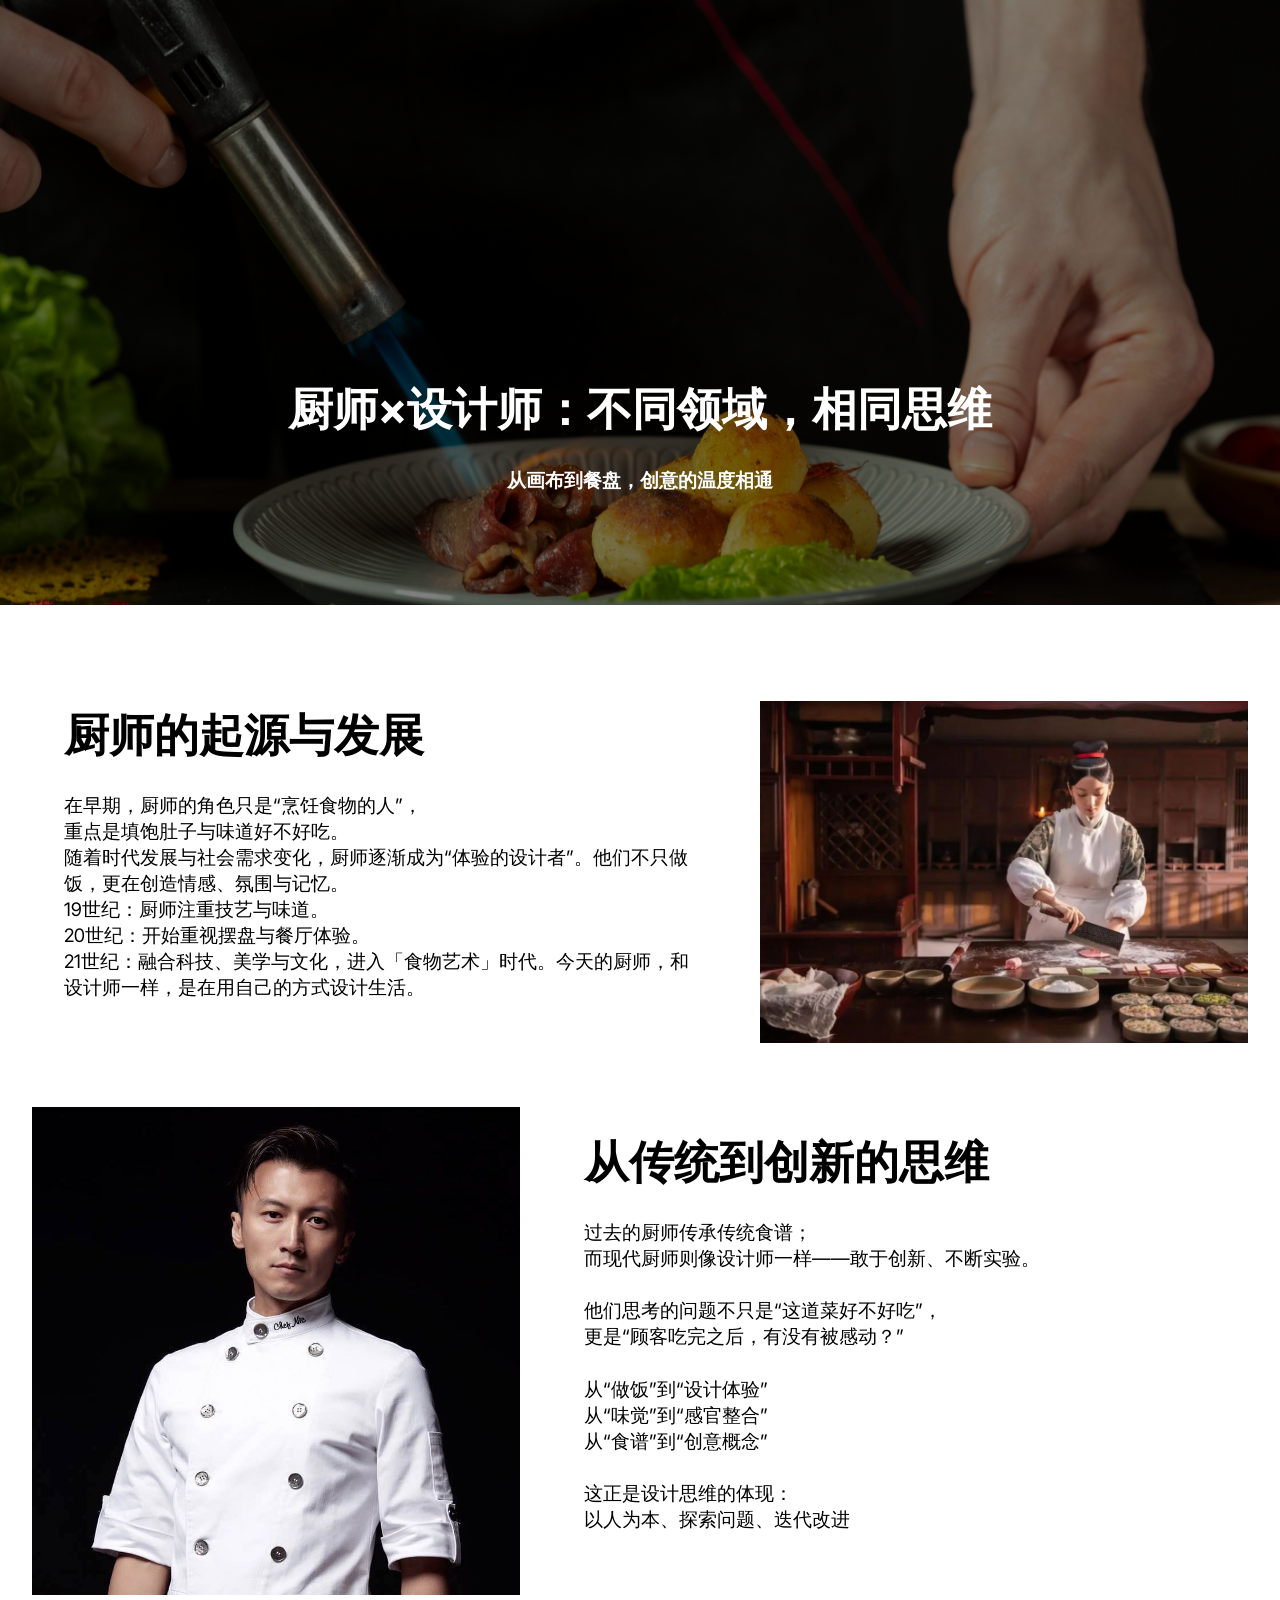
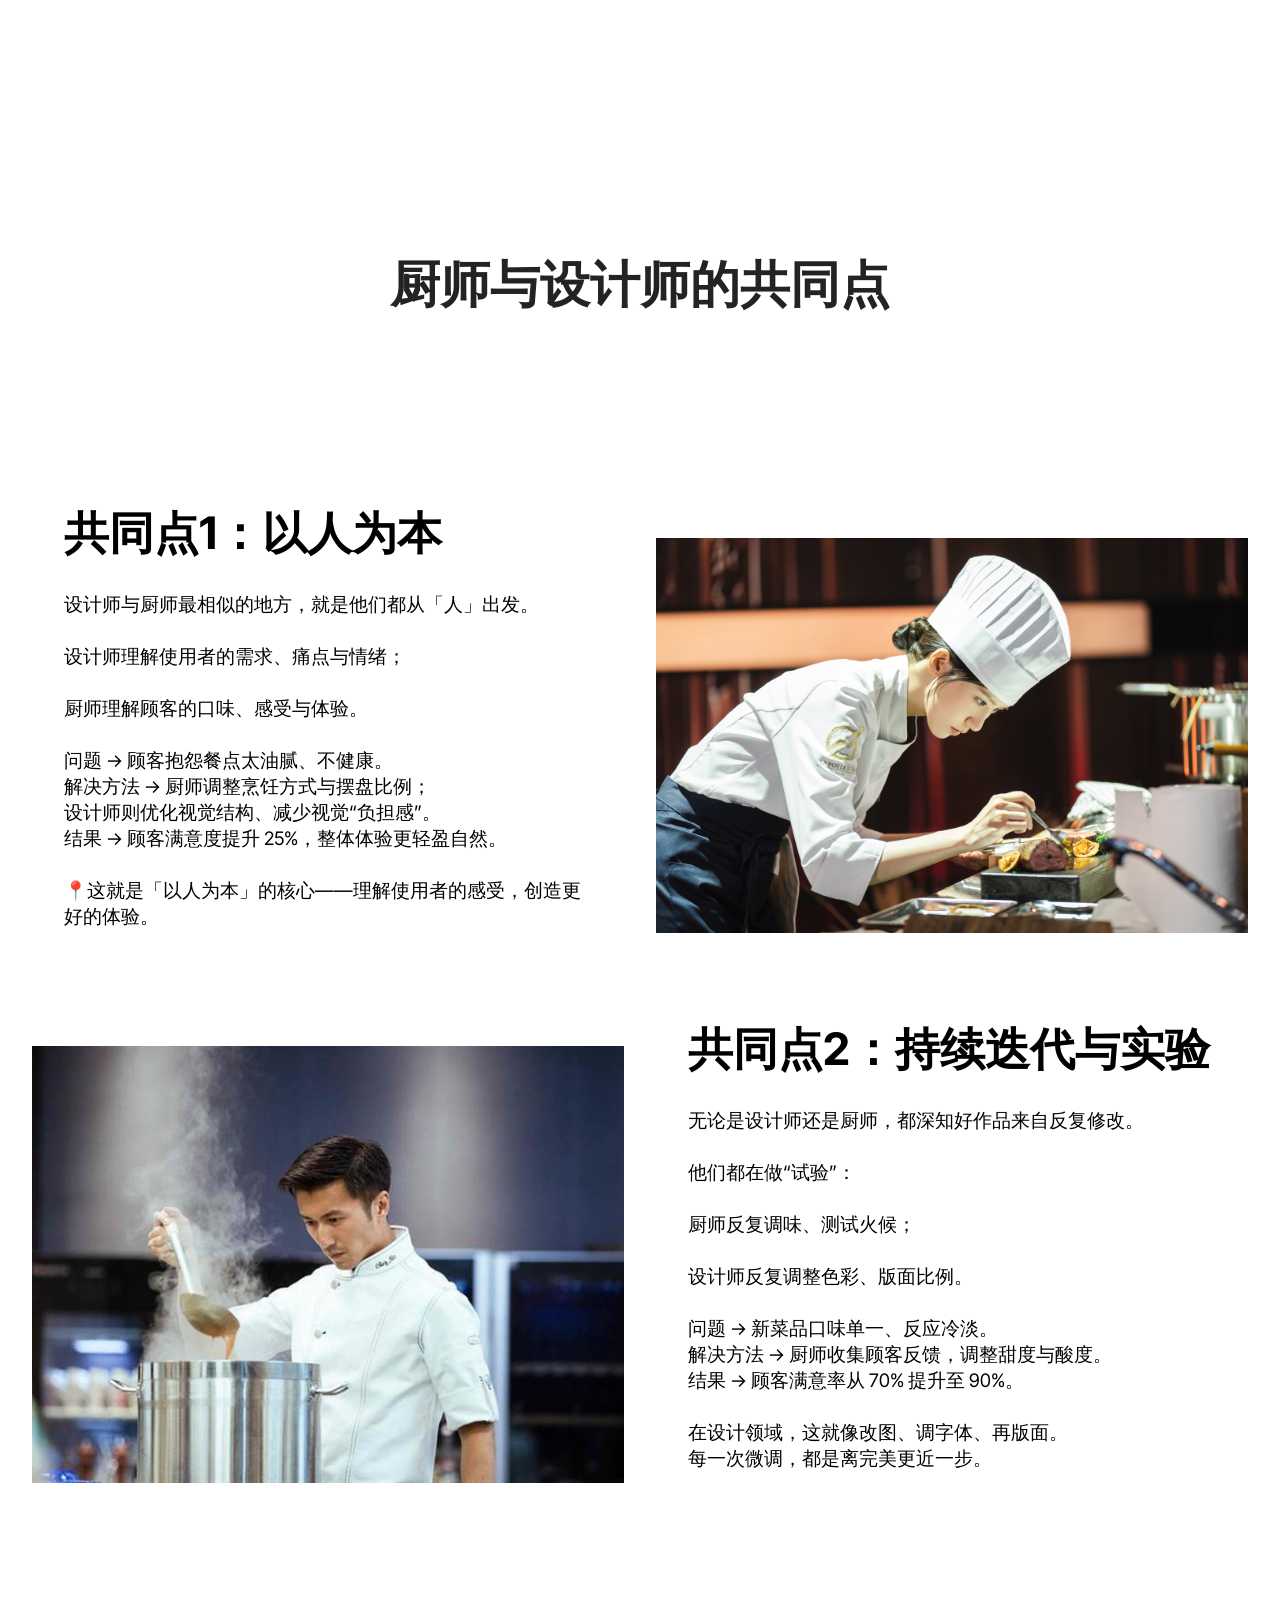
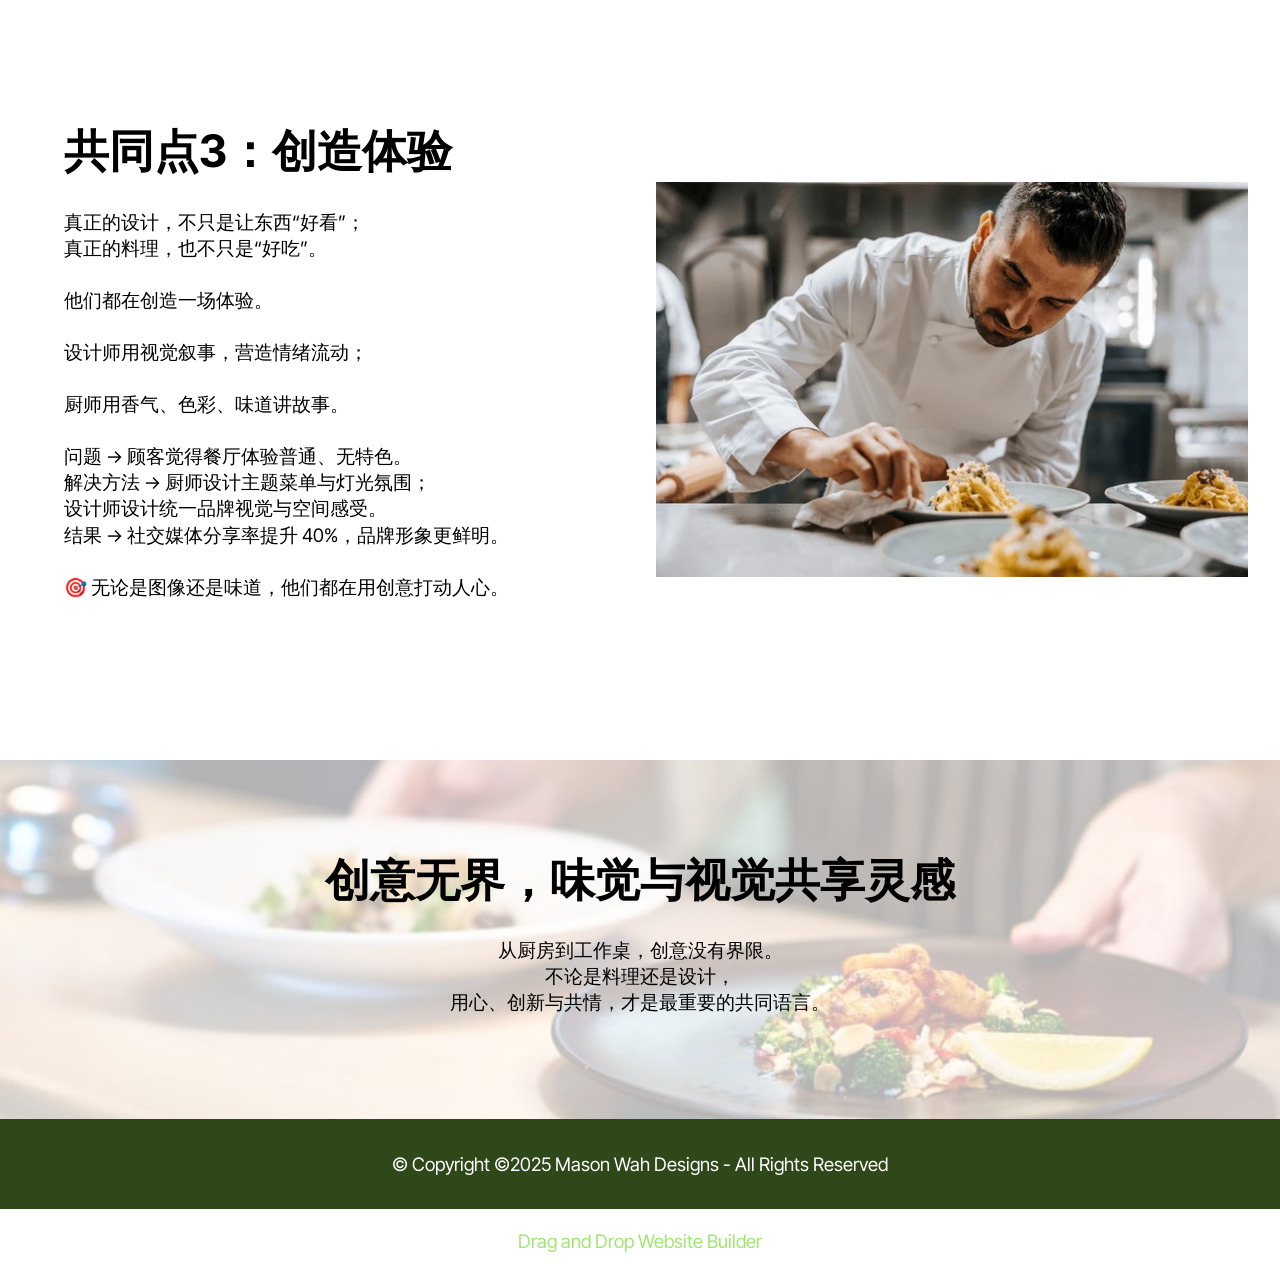
==== commit 1eec605e: "create github pages" ====
--- a/index.html
+++ b/index.html
@@ -10,13 +10,13 @@
   <meta name="description" content="">
   
   
-  <title>Home</title>
+  <title>厨师×设计师</title>
   <link rel="stylesheet" href="assets/bootstrap/css/bootstrap.min.css">
   <link rel="stylesheet" href="assets/parallax/jarallax.css">
   <link rel="stylesheet" href="assets/theme/css/style.css">
-  <link rel="preload" href="https://fonts.googleapis.com/css2?family=Inter+Tight:wght@400;700&display=swap&display=swap" as="style" onload="this.onload=null;this.rel='stylesheet'">
-  <noscript><link rel="stylesheet" href="https://fonts.googleapis.com/css2?family=Inter+Tight:wght@400;700&display=swap&display=swap"></noscript>
-  <link rel="preload" as="style" href="assets/mobirise/css/mbr-additional.css?v=Ix06g2"><link rel="stylesheet" href="assets/mobirise/css/mbr-additional.css?v=Ix06g2" type="text/css">
+  <link rel="preload" href="https://fonts.googleapis.com/css?family=Inter+Tight:100,200,300,400,500,600,700,800,900,100i,200i,300i,400i,500i,600i,700i,800i,900i&display=swap" as="style" onload="this.onload=null;this.rel='stylesheet'">
+  <noscript><link rel="stylesheet" href="https://fonts.googleapis.com/css?family=Inter+Tight:100,200,300,400,500,600,700,800,900,100i,200i,300i,400i,500i,600i,700i,800i,900i&display=swap"></noscript>
+  <link rel="preload" as="style" href="assets/mobirise/css/mbr-additional.css?v=OELAP9"><link rel="stylesheet" href="assets/mobirise/css/mbr-additional.css?v=OELAP9" type="text/css">
 
   
   
@@ -24,22 +24,112 @@
 </head>
 <body>
   
-  <section data-bs-version="5.1" class="header16 cid-v0aJyYtN0p mbr-fullscreen mbr-parallax-background" id="header17-0">
+  <section data-bs-version="5.1" class="header18 cid-uZLtP2rL2j mbr-parallax-background" id="header18-1">
   
-  
+
+  <div class="mbr-overlay" style="opacity: 0.5; background-color: rgb(0, 0, 0);"></div>
   <div class="container-fluid">
     <div class="row">
       <div class="content-wrap col-12 col-md-12">
-        <h1 class="mbr-section-title mbr-fonts-style mbr-white mb-4 display-1"><strong>Composition Line Exhibition</strong><div><strong>构图线展</strong></div></h1>
+        <h1 class="mbr-section-title mbr-fonts-style mbr-white mb-4 display-1">
+          <strong><br>厨师×设计师：不同领域，相同思维</strong></h1>
         
-        
+        <p class="mbr-fonts-style mbr-text mbr-white mb-4 display-7"><strong>从画布到餐盘，创意的温度相通</strong></p>
         
       </div>
     </div>
   </div>
 </section>
 
-<section data-bs-version="5.1" class="start article2 cid-v0aKMleOsV" id="article02-1">
+<section data-bs-version="5.1" class="features38 cid-uZLzTjvtQ5" id="features038-3">
+    
+
+    
+    
+
+    <div class="container">
+        <div class="row justify-content-center">
+            <div class="col-12 col-md-12 col-lg">
+                <div class="text-wrapper align-left">
+                    <h1 class="mbr-section-title mbr-fonts-style mb-4 display-1"><strong>厨师的起源与发展</strong></h1>
+                    <p class="mbr-text align-left mbr-fonts-style mb-4 display-7">在早期，厨师的角色只是“烹饪食物的人”，<br>重点是填饱肚子与味道好不好吃。<br>随着时代发展与社会需求变化，厨师逐渐成为“体验的设计者”。他们不只做饭，更在创造情感、氛围与记忆。<br>19世纪：厨师注重技艺与味道。<br>20世纪：开始重视摆盘与餐厅体验。<br>21世纪：融合科技、美学与文化，进入「食物艺术」时代。今天的厨师，和设计师一样，是在用自己的方式设计生活。</p>
+                    
+                </div>
+            </div>
+            <div class="col-12 col-md-12 col-lg-5 image-wrapper">
+                <img class="w-100" src="assets/images/469.jpg" alt="Mobirise Website Builder">
+            </div>
+        </div>
+        <div class="row row-reverse justify-content-center">
+
+            <div class="col-12 col-md-12 col-lg">
+                <div class="text-wrapper align-left">
+                    <h1 class="mbr-section-title mbr-fonts-style mb-4 display-1"><strong>从传统到创新的思维</strong></h1>
+                    <p class="mbr-text align-left mbr-fonts-style mb-4 display-7">过去的厨师传承传统食谱；<br>而现代厨师则像设计师一样——敢于创新、不断实验。<br><br>他们思考的问题不只是“这道菜好不好吃”，<br>更是“顾客吃完之后，有没有被感动？”<br><br>从“做饭”到“设计体验”<br>从“味觉”到“感官整合”<br>从“食谱”到“创意概念”<br><br>这正是设计思维的体现：<br>以人为本、探索问题、迭代改进</p>
+                    
+                </div>
+            </div>
+            <div class="col-12 col-md-12 col-lg-5 image-wrapper">
+                <img class="w-100" src="assets/images/21910616-859040714244581-7606298501810487296-n.jpeg" alt="Mobirise Website Builder">
+            </div>
+        </div>
+        
+    </div>
+</section>
+
+<section data-bs-version="5.1" class="article11 cid-uZLCM8e31I" id="article11-5">
+    
+
+    
+    
+    <div class="container">
+        <div class="row justify-content-center">
+            <div class="title col-md-12 col-lg-10">
+                <h3 class="mbr-section-title mbr-fonts-style align-center mt-0 mb-0 display-2"><strong><br></strong><strong>厨师与设计师的共同点</strong><strong><br></strong></h3>
+                
+                
+            </div>
+        </div>
+    </div>
+</section>
+
+<section data-bs-version="5.1" class="features38 cid-uZLCp4AeCo" id="features038-4">
+    
+
+    
+    
+
+    <div class="container">
+        <div class="row justify-content-center">
+            <div class="col-12 col-md-12 col-lg">
+                <div class="text-wrapper align-left">
+                    <h1 class="mbr-section-title mbr-fonts-style mb-4 display-1"><strong>共同点1：以人为本</strong></h1>
+                    <p class="mbr-text align-left mbr-fonts-style mb-4 display-7">设计师与厨师最相似的地方，就是他们都从「人」出发。<br><br>设计师理解使用者的需求、痛点与情绪；<br><br>厨师理解顾客的口味、感受与体验。<br><br>问题 → 顾客抱怨餐点太油腻、不健康。<br>解决方法 → 厨师调整烹饪方式与摆盘比例；<br>设计师则优化视觉结构、减少视觉“负担感”。<br>结果 → 顾客满意度提升 25%，整体体验更轻盈自然。<br><br>📍这就是「以人为本」的核心——理解使用者的感受，创造更好的体验。</p>
+                    
+                </div>
+            </div>
+            <div class="col-12 col-md-12 col-lg-6 image-wrapper">
+                <img class="w-100" src="assets/images/id14559741-still-3-pr-released-250718.jpg" alt="Mobirise Website Builder">
+            </div>
+        </div>
+        <div class="row row-reverse justify-content-center">
+
+            <div class="col-12 col-md-12 col-lg">
+                <div class="text-wrapper align-left">
+                    <h1 class="mbr-section-title mbr-fonts-style mb-4 display-1"><strong>共同点2：持续迭代与实验</strong></h1>
+                    <p class="mbr-text align-left mbr-fonts-style mb-4 display-7">无论是设计师还是厨师，都深知好作品来自反复修改。<br><br>他们都在做“试验”：<br><br>厨师反复调味、测试火候；<br><br>设计师反复调整色彩、版面比例。<br><br>问题 → 新菜品口味单一、反应冷淡。<br>解决方法 → 厨师收集顾客反馈，调整甜度与酸度。<br>结果 → 顾客满意率从 70% 提升至 90%。<br><br>在设计领域，这就像改图、调字体、再版面。<br>每一次微调，都是离完美更近一步。</p>
+                    
+                </div>
+            </div>
+            <div class="col-12 col-md-12 col-lg-6 image-wrapper">
+                <img class="w-100" src="assets/images/20171218003864.jpg" alt="Mobirise Website Builder">
+            </div>
+        </div>
+        
+    </div>
+</section>
+
+<section data-bs-version="5.1" class="start article4 cid-uZLFNU5Z81" id="article04-6">
 	
 
 	
@@ -47,13 +137,13 @@
 
 	<div class="container">
 		<div class="row justify-content-center">
-			<div class="col-12 col-md-12 col-lg-5 image-wrapper">
-				<img class="w-100" src="assets/images/20250619-195350-87a39b19-w1920.webp" alt="Mobirise Website Builder">
+			<div class="col-12 col-md-12 col-lg-6 image-wrapper">
+				<img class="w-100" src="assets/images/young-male-chef-cleaning-plate-600nw-2581083621.webp" alt="Mobirise Website Builder">
 			</div>
 			<div class="col-12 col-md-12 col-lg">
 				<div class="text-wrapper align-left">
-					<h1 class="mbr-section-title mbr-fonts-style mb-4 display-2"><strong>对称构图 Symmetrical Composition</strong></h1>
-					<p class="mbr-text align-left mbr-fonts-style mb-4 display-7">对称构图能带来平衡与秩序，<br>让画面看起来稳定、庄重又有力量感。<br>当主体位于中心时，<br>能更突出主题、吸引观众目光。<br>常用于建筑、人像、静物摄影，<br>营造整齐与和谐的视觉效果。<br><br>Symmetrical composition creates a sense of balance and order,<br>making the image look stable, formal, and powerful.<br>When the subject is centered,<br>it draws the viewer’s attention directly.<br>Often used in architecture, portrait, and still-life photography<br>to create a clean and harmonious visual style.</p>
+					<h1 class="mbr-section-title mbr-fonts-style mb-4 display-1"><strong>共同点3：创造体验</strong></h1>
+					<p class="mbr-text mbr-fonts-style mb-4 display-7">真正的设计，不只是让东西“好看”；<br>真正的料理，也不只是“好吃”。<br><br>他们都在创造一场体验。<br><br>设计师用视觉叙事，营造情绪流动；<br><br>厨师用香气、色彩、味道讲故事。<br><br>问题 → 顾客觉得餐厅体验普通、无特色。<br>解决方法 → 厨师设计主题菜单与灯光氛围；<br>设计师设计统一品牌视觉与空间感受。<br>结果 → 社交媒体分享率提升 40%，品牌形象更鲜明。<br><br>🎯 无论是图像还是味道，他们都在用创意打动人心。</p>
 					
 				</div>
 			</div>
@@ -61,73 +151,24 @@
 	</div>
 </section>
 
-<section data-bs-version="5.1" class="start article2 cid-v0aKNL9HXS" id="article02-2">
-	
+<section data-bs-version="5.1" class="article11 cid-uZLH8y3JAe" id="article11-7">
+    
 
-	
-	
-
-	<div class="container">
-		<div class="row justify-content-center">
-			<div class="col-12 col-md-12 col-lg-5 image-wrapper">
-				<img class="w-100" src="assets/images/what-is-high-angle-shot.jpeg" alt="Mobirise Website Builder">
-			</div>
-			<div class="col-12 col-md-12 col-lg">
-				<div class="text-wrapper align-left">
-					<h1 class="mbr-section-title mbr-fonts-style mb-4 display-2"><strong>顶视构图 Bird’s-eye / Overhead / Top-down</strong></h1>
-					<p class="mbr-text align-left mbr-fonts-style mb-4 display-7">顶视构图是从正上方俯拍的角度拍摄，<br>让画面呈现平面化效果，<br>能清楚展示物体的排列、形状与质感。<br>常用于美食、产品、桌面摆设或艺术创作中，<br>带来整洁、有设计感的视觉效果。<br><br>Top-view composition is shot from directly above the subject,<br>creating a flat, organized look.<br>It clearly shows the arrangement, shapes, and textures of objects.<br>Commonly used in food, product, flat lay, or artistic photography,<br>it gives a clean and stylish visual impression.</p>
-					
-				</div>
-			</div>
-		</div>
-	</div>
+    
+    <div class="mbr-overlay" style="opacity: 0.7; background-color: rgb(255, 255, 255);">
+    </div>
+    <div class="container">
+        <div class="row justify-content-center">
+            <div class="title col-md-12 col-lg-8">
+                <h3 class="mbr-section-title mbr-fonts-style align-center mt-0 mb-0 display-1"><strong>创意无界，味觉与视觉共享灵感</strong></h3>
+                <h4 class="mbr-section-subtitle align-center mbr-fonts-style mt-4 display-7">从厨房到工作桌，创意没有界限。<div>不论是料理还是设计，</div><div>用心、创新与共情，才是最重要的共同语言。</div></h4>
+                
+            </div>
+        </div>
+    </div>
 </section>
 
-<section data-bs-version="5.1" class="start article2 cid-v0aKOnfkUi" id="article02-3">
-	
-
-	
-	
-
-	<div class="container">
-		<div class="row justify-content-center">
-			<div class="col-12 col-md-12 col-lg-5 image-wrapper">
-				<img class="w-100" src="assets/images/dscf4587-683x1024.jpg" alt="Mobirise Website Builder">
-			</div>
-			<div class="col-12 col-md-12 col-lg">
-				<div class="text-wrapper align-left">
-					<h1 class="mbr-section-title mbr-fonts-style mb-4 display-2"><strong>引导线构图 Leading Lines</strong></h1>
-					<p class="mbr-text align-left mbr-fonts-style mb-4 display-7">引导线构图利用线条的延伸方向，<br>将观众的视线引导至画面主体。<br>这些线条可以来自道路、建筑、河流或光影，<br>让画面更有深度、方向感与层次感。<br><br>Leading lines composition uses lines or paths<br>to lead the viewer’s eyes toward the main subject.<br>These lines can come from roads, buildings, rivers, or shadows,<br>creating a sense of depth, direction, and perspective in the image.</p>
-					
-				</div>
-			</div>
-		</div>
-	</div>
-</section>
-
-<section data-bs-version="5.1" class="start article2 cid-v0aKP9b6BV" id="article02-4">
-	
-
-	
-	
-
-	<div class="container">
-		<div class="row justify-content-center">
-			<div class="col-12 col-md-12 col-lg-5 image-wrapper">
-				<img class="w-100" src="assets/images/u5270p704dt20120116153226.jpg" alt="Mobirise Website Builder">
-			</div>
-			<div class="col-12 col-md-12 col-lg">
-				<div class="text-wrapper align-left">
-					<h1 class="mbr-section-title mbr-fonts-style mb-4 display-2"><strong>低角度构图 Low Angle</strong></h1>
-					<p class="mbr-text align-left mbr-fonts-style mb-4 display-7">低角度构图是从下往上拍摄主体，<br>能让被摄物看起来更高大、威严、突出。<br>这种角度常用于建筑、人物或动物摄影，<br>营造出力量感与尊贵感的视觉效果。<br><br>Low-angle composition shoots the subject from below,<br>making it appear more powerful, tall, and dominant.<br>It’s often used in architecture, portrait, or animal photography,<br>to create a sense of strength and authority.</p>
-					
-				</div>
-			</div>
-		</div>
-	</div>
-</section>
-
-<section data-bs-version="5.1" class="footer4 cid-v0aQ5oeZg5" once="footers" id="footer04-5">
+<section data-bs-version="5.1" class="footer4 cid-uZLIbkpONL" once="footers" id="footer04-8">
 
     
 
@@ -136,11 +177,13 @@
     <div class="container">
         <div class="media-container-row align-center mbr-white">
             <div class="col-12">
-                <p class="mbr-text mb-0 mbr-fonts-style display-7">© Copyright ©2025 Mason Wah Designs - All Rights Reserved</p>
+                <p class="mbr-text mb-0 mbr-fonts-style display-7">
+                    © Copyright ©2025 Mason Wah Designs - All Rights Reserved
+                </p>
             </div>
         </div>
     </div>
-</section><section class="display-7" style="padding: 0;align-items: center;justify-content: center;flex-wrap: wrap;    align-content: center;display: flex;position: relative;height: 4rem;"><a href="https://mobiri.se/4250557" style="flex: 1 1;height: 4rem;position: absolute;width: 100%;z-index: 1;"><img alt="" style="height: 4rem;" src="[data-uri]"></a><p style="margin: 0;text-align: center;" class="display-7">&#8204;</p><a style="z-index:1" href="https://mobirise.com/builder/ai-website-generator.html">AI Website Generator</a></section><script src="assets/bootstrap/js/bootstrap.bundle.min.js"></script>  <script src="assets/parallax/jarallax.js"></script>  <script src="assets/smoothscroll/smooth-scroll.js"></script>  <script src="assets/ytplayer/index.js"></script>  <script src="assets/theme/js/script.js"></script>  
+</section><section class="display-7" style="padding: 0;align-items: center;justify-content: center;flex-wrap: wrap;    align-content: center;display: flex;position: relative;height: 4rem;"><a href="https://mobiri.se/4250557" style="flex: 1 1;height: 4rem;position: absolute;width: 100%;z-index: 1;"><img alt="" style="height: 4rem;" src="[data-uri]"></a><p style="margin: 0;text-align: center;" class="display-7">&#8204;</p><a style="z-index:1" href="https://mobirise.com/drag-drop-website-builder.html">Drag and Drop Website Builder</a></section><script src="assets/bootstrap/js/bootstrap.bundle.min.js"></script>  <script src="assets/parallax/jarallax.js"></script>  <script src="assets/smoothscroll/smooth-scroll.js"></script>  <script src="assets/ytplayer/index.js"></script>  <script src="assets/theme/js/script.js"></script>  
   
   
 </body>
--- a/assets/mobirise/css/mbr-additional.css
+++ b/assets/mobirise/css/mbr-additional.css
@@ -11,7 +11,7 @@
 .plan,
 .card,
 .item-wrapper {
-  border-radius: 2rem !important;
+  border-radius: 0 !important;
 }
 .video-wrapper {
   overflow: hidden;
@@ -21,19 +21,19 @@
 }
 .display-1 {
   font-family: 'Inter Tight', sans-serif;
-  font-size: 5rem;
+  font-size: 3.2rem;
   line-height: 1;
 }
 .display-1 > .mbr-iconfont {
-  font-size: 6.25rem;
+  font-size: 4rem;
 }
 .display-2 {
   font-family: 'Inter Tight', sans-serif;
-  font-size: 2rem;
+  font-size: 3.6rem;
   line-height: 1;
 }
 .display-2 > .mbr-iconfont {
-  font-size: 2.5rem;
+  font-size: 4.5rem;
 }
 .display-4 {
   font-family: 'Inter Tight', sans-serif;
@@ -53,11 +53,11 @@
 }
 .display-7 {
   font-family: 'Inter Tight', sans-serif;
-  font-size: 1.4rem;
+  font-size: 1.2rem;
   line-height: 1.3;
 }
 .display-7 > .mbr-iconfont {
-  font-size: 1.75rem;
+  font-size: 1.5rem;
 }
 /* ---- Fluid typography for mobile devices ---- */
 /* 1.4 - font scale ratio ( bootstrap == 1.42857 ) */
@@ -66,19 +66,19 @@
 /* 0.65 - min scale variable, may vary */
 @media (max-width: 992px) {
   .display-1 {
-    font-size: 4rem;
+    font-size: 2.56rem;
   }
 }
 @media (max-width: 768px) {
   .display-1 {
-    font-size: 3.5rem;
-    font-size: calc( 2.4rem + (5 - 2.4) * ((100vw - 20rem) / (48 - 20)));
-    line-height: calc( 1.1 * (2.4rem + (5 - 2.4) * ((100vw - 20rem) / (48 - 20))));
+    font-size: 2.24rem;
+    font-size: calc( 1.77rem + (3.2 - 1.77) * ((100vw - 20rem) / (48 - 20)));
+    line-height: calc( 1.1 * (1.77rem + (3.2 - 1.77) * ((100vw - 20rem) / (48 - 20))));
   }
   .display-2 {
-    font-size: 1.6rem;
-    font-size: calc( 1.35rem + (2 - 1.35) * ((100vw - 20rem) / (48 - 20)));
-    line-height: calc( 1.3 * (1.35rem + (2 - 1.35) * ((100vw - 20rem) / (48 - 20))));
+    font-size: 2.88rem;
+    font-size: calc( 1.91rem + (3.6 - 1.91) * ((100vw - 20rem) / (48 - 20)));
+    line-height: calc( 1.3 * (1.91rem + (3.6 - 1.91) * ((100vw - 20rem) / (48 - 20))));
   }
   .display-4 {
     font-size: 1.12rem;
@@ -91,21 +91,21 @@
     line-height: calc( 1.4 * (1.35rem + (2 - 1.35) * ((100vw - 20rem) / (48 - 20))));
   }
   .display-7 {
-    font-size: 1.12rem;
-    font-size: calc( 1.14rem + (1.4 - 1.14) * ((100vw - 20rem) / (48 - 20)));
-    line-height: calc( 1.4 * (1.14rem + (1.4 - 1.14) * ((100vw - 20rem) / (48 - 20))));
+    font-size: 0.96rem;
+    font-size: calc( 1.07rem + (1.2 - 1.07) * ((100vw - 20rem) / (48 - 20)));
+    line-height: calc( 1.4 * (1.07rem + (1.2 - 1.07) * ((100vw - 20rem) / (48 - 20))));
   }
 }
 @media (min-width: 992px) and (max-width: 1400px) {
   .display-1 {
-    font-size: 3.5rem;
-    font-size: calc( 2.4rem + (5 - 2.4) * ((100vw - 62rem) / (87 - 62)));
-    line-height: calc( 1.1 * (2.4rem + (5 - 2.4) * ((100vw - 62rem) / (87 - 62))));
+    font-size: 2.24rem;
+    font-size: calc( 1.77rem + (3.2 - 1.77) * ((100vw - 62rem) / (87 - 62)));
+    line-height: calc( 1.1 * (1.77rem + (3.2 - 1.77) * ((100vw - 62rem) / (87 - 62))));
   }
   .display-2 {
-    font-size: 1.6rem;
-    font-size: calc( 1.35rem + (2 - 1.35) * ((100vw - 62rem) / (87 - 62)));
-    line-height: calc( 1.3 * (1.35rem + (2 - 1.35) * ((100vw - 62rem) / (87 - 62))));
+    font-size: 2.88rem;
+    font-size: calc( 1.91rem + (3.6 - 1.91) * ((100vw - 62rem) / (87 - 62)));
+    line-height: calc( 1.3 * (1.91rem + (3.6 - 1.91) * ((100vw - 62rem) / (87 - 62))));
   }
   .display-4 {
     font-size: 1.12rem;
@@ -118,9 +118,9 @@
     line-height: calc( 1.4 * (1.35rem + (2 - 1.35) * ((100vw - 62rem) / (87 - 62))));
   }
   .display-7 {
-    font-size: 1.12rem;
-    font-size: calc( 1.14rem + (1.4 - 1.14) * ((100vw - 62rem) / (87 - 62)));
-    line-height: calc( 1.4 * (1.14rem + (1.4 - 1.14) * ((100vw - 62rem) / (87 - 62))));
+    font-size: 0.96rem;
+    font-size: calc( 1.07rem + (1.2 - 1.07) * ((100vw - 62rem) / (87 - 62)));
+    line-height: calc( 1.4 * (1.07rem + (1.2 - 1.07) * ((100vw - 62rem) / (87 - 62))));
   }
 }
 /* Buttons */
@@ -646,13 +646,13 @@
 }
 .form-control {
   font-family: 'Inter Tight', sans-serif;
-  font-size: 1.4rem;
+  font-size: 1.2rem;
   line-height: 1.3;
   font-weight: 400;
   border-radius: 40px !important;
 }
 .form-control > .mbr-iconfont {
-  font-size: 1.75rem;
+  font-size: 1.5rem;
 }
 .form-control:hover,
 .form-control:focus {
@@ -661,12 +661,12 @@
 }
 .form-control:-webkit-input-placeholder {
   font-family: 'Inter Tight', sans-serif;
-  font-size: 1.4rem;
+  font-size: 1.2rem;
   line-height: 1.3;
   font-weight: 400;
 }
 .form-control:-webkit-input-placeholder > .mbr-iconfont {
-  font-size: 1.75rem;
+  font-size: 1.5rem;
 }
 blockquote {
   border-color: #9fe870;
@@ -783,60 +783,49 @@
   outline-offset: 2px !important;
   transition: outline 0.2s ease-in-out;
 }
-.cid-v0aJyYtN0p {
+.cid-uZLtP2rL2j {
   display: flex;
-  background-image: url("../../../assets/images/ocaaaizivfzifc2a1abemefknhnei5igapkanjtplv-dy-aweme-images-q75.webp");
-}
-.cid-v0aJyYtN0p .mbr-overlay {
+  padding-top: 20rem;
+  padding-bottom: 4rem;
+  background-image: url("../../../assets/images/front-view-delicious-food-concept.jpg");
+}
+.cid-uZLtP2rL2j .mbr-overlay {
   background-color: #000000;
   opacity: 0.5;
 }
 @media (min-width: 768px) {
-  .cid-v0aJyYtN0p {
+  .cid-uZLtP2rL2j {
     align-items: flex-end;
   }
-  .cid-v0aJyYtN0p .row {
-    justify-content: center;
-  }
-  .cid-v0aJyYtN0p .content-wrap {
+  .cid-uZLtP2rL2j .row {
+    justify-content: flex-start;
+  }
+  .cid-uZLtP2rL2j .content-wrap {
     padding: 1rem 3rem;
   }
 }
 @media (max-width: 991px) and (min-width: 768px) {
-  .cid-v0aJyYtN0p .content-wrap {
+  .cid-uZLtP2rL2j .content-wrap {
     min-width: 50%;
   }
 }
 @media (max-width: 767px) {
-  .cid-v0aJyYtN0p {
+  .cid-uZLtP2rL2j {
     -webkit-align-items: center;
     align-items: flex-end;
   }
-  .cid-v0aJyYtN0p .mbr-row {
+  .cid-uZLtP2rL2j .mbr-row {
     -webkit-justify-content: center;
     justify-content: center;
   }
-  .cid-v0aJyYtN0p .content-wrap {
+  .cid-uZLtP2rL2j .content-wrap {
     width: 100%;
   }
 }
-.cid-v0aJyYtN0p .mbr-section-title,
-.cid-v0aJyYtN0p .mbr-section-subtitle {
-  text-align: center;
-}
-.cid-v0aJyYtN0p .mbr-text,
-.cid-v0aJyYtN0p .mbr-section-btn {
-  text-align: center;
-}
-.cid-v0aKMleOsV {
-  padding-top: 8rem;
-  padding-bottom: 8rem;
-  background-color: #ffc091;
-}
-.cid-v0aKMleOsV .mbr-fallback-image.disabled {
+.cid-uZLtP2rL2j .mbr-fallback-image.disabled {
   display: none;
 }
-.cid-v0aKMleOsV .mbr-fallback-image {
+.cid-uZLtP2rL2j .mbr-fallback-image {
   display: block;
   background-size: cover;
   background-position: center center;
@@ -845,40 +834,28 @@
   position: absolute;
   top: 0;
 }
-@media (max-width: 991px) {
-  .cid-v0aKMleOsV .image-wrapper {
-    margin-bottom: 1rem;
-  }
-}
-.cid-v0aKMleOsV .row {
-  align-items: center;
-}
-@media (max-width: 991px) {
-  .cid-v0aKMleOsV .image-wrapper {
-    padding: 1rem;
-  }
-}
-@media (min-width: 992px) {
-  .cid-v0aKMleOsV .text-wrapper {
-    padding: 0 2rem;
-  }
-}
-.cid-v0aKMleOsV .mbr-section-title {
-  color: #0c2c68;
-}
-.cid-v0aKMleOsV .mbr-text,
-.cid-v0aKMleOsV .mbr-section-btn {
-  color: #000000;
-}
-.cid-v0aKNL9HXS {
-  padding-top: 8rem;
-  padding-bottom: 8rem;
-  background-color: #ffc091;
-}
-.cid-v0aKNL9HXS .mbr-fallback-image.disabled {
+.cid-uZLtP2rL2j .mbr-section-title,
+.cid-uZLtP2rL2j .mbr-section-subtitle {
+  text-align: left;
+  color: #ffc091;
+}
+.cid-uZLtP2rL2j .mbr-text,
+.cid-uZLtP2rL2j .mbr-section-btn {
+  text-align: center;
+}
+.cid-uZLtP2rL2j .mbr-section-title {
+  text-align: center;
+  color: #ffffff;
+}
+.cid-uZLzTjvtQ5 {
+  padding-top: 4rem;
+  padding-bottom: 4rem;
+  background-color: #ffffff;
+}
+.cid-uZLzTjvtQ5 .mbr-fallback-image.disabled {
   display: none;
 }
-.cid-v0aKNL9HXS .mbr-fallback-image {
+.cid-uZLzTjvtQ5 .mbr-fallback-image {
   display: block;
   background-size: cover;
   background-position: center center;
@@ -887,43 +864,49 @@
   position: absolute;
   top: 0;
 }
-.cid-v0aKNL9HXS .row {
+.cid-uZLzTjvtQ5 .row-reverse {
   flex-direction: row-reverse;
 }
 @media (max-width: 991px) {
-  .cid-v0aKNL9HXS .image-wrapper {
+  .cid-uZLzTjvtQ5 .image-wrapper {
     margin-bottom: 1rem;
   }
 }
-.cid-v0aKNL9HXS .row {
+.cid-uZLzTjvtQ5 .row {
   align-items: center;
+  padding-top: 2rem;
+  padding-bottom: 2rem;
 }
 @media (max-width: 991px) {
-  .cid-v0aKNL9HXS .image-wrapper {
+  .cid-uZLzTjvtQ5 .image-wrapper {
     padding: 1rem;
   }
 }
 @media (min-width: 992px) {
-  .cid-v0aKNL9HXS .text-wrapper {
+  .cid-uZLzTjvtQ5 .text-wrapper {
     padding: 0 2rem;
   }
 }
-.cid-v0aKNL9HXS .mbr-section-title {
-  color: #0c2c68;
-}
-.cid-v0aKNL9HXS .mbr-text,
-.cid-v0aKNL9HXS .mbr-section-btn {
+.cid-uZLzTjvtQ5 .mbr-section-title {
   color: #000000;
 }
-.cid-v0aKOnfkUi {
-  padding-top: 8rem;
-  padding-bottom: 8rem;
-  background-color: #ffc091;
-}
-.cid-v0aKOnfkUi .mbr-fallback-image.disabled {
+.cid-uZLzTjvtQ5 .mbr-text,
+.cid-uZLzTjvtQ5 .mbr-section-btn {
+  color: #000000;
+}
+.cid-uZLzTjvtQ5 img {
+  width: 100%;
+  height: 100%;
+}
+.cid-uZLCM8e31I {
+  padding-top: 6rem;
+  padding-bottom: 6rem;
+  background-color: #ffffff;
+}
+.cid-uZLCM8e31I .mbr-fallback-image.disabled {
   display: none;
 }
-.cid-v0aKOnfkUi .mbr-fallback-image {
+.cid-uZLCM8e31I .mbr-fallback-image {
   display: block;
   background-size: cover;
   background-position: center center;
@@ -932,40 +915,15 @@
   position: absolute;
   top: 0;
 }
-@media (max-width: 991px) {
-  .cid-v0aKOnfkUi .image-wrapper {
-    margin-bottom: 1rem;
-  }
-}
-.cid-v0aKOnfkUi .row {
-  align-items: center;
-}
-@media (max-width: 991px) {
-  .cid-v0aKOnfkUi .image-wrapper {
-    padding: 1rem;
-  }
-}
-@media (min-width: 992px) {
-  .cid-v0aKOnfkUi .text-wrapper {
-    padding: 0 2rem;
-  }
-}
-.cid-v0aKOnfkUi .mbr-section-title {
-  color: #0c2c68;
-}
-.cid-v0aKOnfkUi .mbr-text,
-.cid-v0aKOnfkUi .mbr-section-btn {
-  color: #000000;
-}
-.cid-v0aKP9b6BV {
-  padding-top: 8rem;
-  padding-bottom: 8rem;
-  background-color: #ffc091;
-}
-.cid-v0aKP9b6BV .mbr-fallback-image.disabled {
+.cid-uZLCp4AeCo {
+  padding-top: 4rem;
+  padding-bottom: 4rem;
+  background-color: #ffffff;
+}
+.cid-uZLCp4AeCo .mbr-fallback-image.disabled {
   display: none;
 }
-.cid-v0aKP9b6BV .mbr-fallback-image {
+.cid-uZLCp4AeCo .mbr-fallback-image {
   display: block;
   background-size: cover;
   background-position: center center;
@@ -974,40 +932,111 @@
   position: absolute;
   top: 0;
 }
-.cid-v0aKP9b6BV .row {
+.cid-uZLCp4AeCo .row-reverse {
   flex-direction: row-reverse;
 }
 @media (max-width: 991px) {
-  .cid-v0aKP9b6BV .image-wrapper {
+  .cid-uZLCp4AeCo .image-wrapper {
     margin-bottom: 1rem;
   }
 }
-.cid-v0aKP9b6BV .row {
+.cid-uZLCp4AeCo .row {
   align-items: center;
-}
-@media (max-width: 991px) {
-  .cid-v0aKP9b6BV .image-wrapper {
-    padding: 1rem;
-  }
-}
-@media (min-width: 992px) {
-  .cid-v0aKP9b6BV .text-wrapper {
-    padding: 0 2rem;
-  }
-}
-.cid-v0aKP9b6BV .mbr-section-title {
-  color: #0c2c68;
-}
-.cid-v0aKP9b6BV .mbr-text,
-.cid-v0aKP9b6BV .mbr-section-btn {
-  color: #000000;
-}
-.cid-v0aQ5oeZg5 {
   padding-top: 2rem;
   padding-bottom: 2rem;
-  background-color: #ffc091;
+}
+@media (max-width: 991px) {
+  .cid-uZLCp4AeCo .image-wrapper {
+    padding: 1rem;
+  }
+}
+@media (min-width: 992px) {
+  .cid-uZLCp4AeCo .text-wrapper {
+    padding: 0 2rem;
+  }
+}
+.cid-uZLCp4AeCo .mbr-section-title {
+  color: #000000;
+}
+.cid-uZLCp4AeCo .mbr-text,
+.cid-uZLCp4AeCo .mbr-section-btn {
+  color: #000000;
+}
+.cid-uZLCp4AeCo img {
+  width: 100%;
+  height: 100%;
+}
+.cid-uZLFNU5Z81 {
+  padding-top: 8rem;
+  padding-bottom: 8rem;
+  background-color: #ffffff;
+}
+.cid-uZLFNU5Z81 .mbr-fallback-image.disabled {
+  display: none;
+}
+.cid-uZLFNU5Z81 .mbr-fallback-image {
+  display: block;
+  background-size: cover;
+  background-position: center center;
+  width: 100%;
+  height: 100%;
+  position: absolute;
+  top: 0;
+}
+@media (max-width: 991px) {
+  .cid-uZLFNU5Z81 .image-wrapper {
+    margin-bottom: 1rem;
+  }
+}
+.cid-uZLFNU5Z81 .row {
+  flex-direction: row-reverse;
+}
+.cid-uZLFNU5Z81 .row {
+  align-items: center;
+}
+@media (max-width: 991px) {
+  .cid-uZLFNU5Z81 .image-wrapper {
+    padding: 1rem;
+  }
+}
+@media (min-width: 992px) {
+  .cid-uZLFNU5Z81 .text-wrapper {
+    padding: 0 2rem;
+  }
+}
+.cid-uZLFNU5Z81 .mbr-section-title {
+  color: #000000;
+}
+.cid-uZLFNU5Z81 .mbr-text,
+.cid-uZLFNU5Z81 .mbr-section-btn {
+  color: #000000;
+}
+.cid-uZLH8y3JAe {
+  padding-top: 6rem;
+  padding-bottom: 6rem;
+  background-image: url("../../../assets/images/what-is-considered-fine-dining-1.jpg");
+}
+.cid-uZLH8y3JAe .mbr-fallback-image.disabled {
+  display: none;
+}
+.cid-uZLH8y3JAe .mbr-fallback-image {
+  display: block;
+  background-size: cover;
+  background-position: center center;
+  width: 100%;
+  height: 100%;
+  position: absolute;
+  top: 0;
+}
+.cid-uZLH8y3JAe .mbr-section-title {
+  color: #000000;
+}
+.cid-uZLH8y3JAe .mbr-section-subtitle {
+  color: #000000;
+}
+.cid-uZLIbkpONL {
+  padding-top: 2rem;
+  padding-bottom: 2rem;
+  background-color: #2e481a;
   overflow: hidden;
 }
-.cid-v0aQ5oeZg5 .media-container-row .mbr-text {
-  color: #000000;
-}
--- a/assets/mobirise/css/mbr-additional.css
+++ b/assets/mobirise/css/mbr-additional.css
@@ -11,7 +11,7 @@
 .plan,
 .card,
 .item-wrapper {
-  border-radius: 2rem !important;
+  border-radius: 0 !important;
 }
 .video-wrapper {
   overflow: hidden;
@@ -21,19 +21,19 @@
 }
 .display-1 {
   font-family: 'Inter Tight', sans-serif;
-  font-size: 5rem;
+  font-size: 3.2rem;
   line-height: 1;
 }
 .display-1 > .mbr-iconfont {
-  font-size: 6.25rem;
+  font-size: 4rem;
 }
 .display-2 {
   font-family: 'Inter Tight', sans-serif;
-  font-size: 2rem;
+  font-size: 3.6rem;
   line-height: 1;
 }
 .display-2 > .mbr-iconfont {
-  font-size: 2.5rem;
+  font-size: 4.5rem;
 }
 .display-4 {
   font-family: 'Inter Tight', sans-serif;
@@ -53,11 +53,11 @@
 }
 .display-7 {
   font-family: 'Inter Tight', sans-serif;
-  font-size: 1.4rem;
+  font-size: 1.2rem;
   line-height: 1.3;
 }
 .display-7 > .mbr-iconfont {
-  font-size: 1.75rem;
+  font-size: 1.5rem;
 }
 /* ---- Fluid typography for mobile devices ---- */
 /* 1.4 - font scale ratio ( bootstrap == 1.42857 ) */
@@ -66,19 +66,19 @@
 /* 0.65 - min scale variable, may vary */
 @media (max-width: 992px) {
   .display-1 {
-    font-size: 4rem;
+    font-size: 2.56rem;
   }
 }
 @media (max-width: 768px) {
   .display-1 {
-    font-size: 3.5rem;
-    font-size: calc( 2.4rem + (5 - 2.4) * ((100vw - 20rem) / (48 - 20)));
-    line-height: calc( 1.1 * (2.4rem + (5 - 2.4) * ((100vw - 20rem) / (48 - 20))));
+    font-size: 2.24rem;
+    font-size: calc( 1.77rem + (3.2 - 1.77) * ((100vw - 20rem) / (48 - 20)));
+    line-height: calc( 1.1 * (1.77rem + (3.2 - 1.77) * ((100vw - 20rem) / (48 - 20))));
   }
   .display-2 {
-    font-size: 1.6rem;
-    font-size: calc( 1.35rem + (2 - 1.35) * ((100vw - 20rem) / (48 - 20)));
-    line-height: calc( 1.3 * (1.35rem + (2 - 1.35) * ((100vw - 20rem) / (48 - 20))));
+    font-size: 2.88rem;
+    font-size: calc( 1.91rem + (3.6 - 1.91) * ((100vw - 20rem) / (48 - 20)));
+    line-height: calc( 1.3 * (1.91rem + (3.6 - 1.91) * ((100vw - 20rem) / (48 - 20))));
   }
   .display-4 {
     font-size: 1.12rem;
@@ -91,21 +91,21 @@
     line-height: calc( 1.4 * (1.35rem + (2 - 1.35) * ((100vw - 20rem) / (48 - 20))));
   }
   .display-7 {
-    font-size: 1.12rem;
-    font-size: calc( 1.14rem + (1.4 - 1.14) * ((100vw - 20rem) / (48 - 20)));
-    line-height: calc( 1.4 * (1.14rem + (1.4 - 1.14) * ((100vw - 20rem) / (48 - 20))));
+    font-size: 0.96rem;
+    font-size: calc( 1.07rem + (1.2 - 1.07) * ((100vw - 20rem) / (48 - 20)));
+    line-height: calc( 1.4 * (1.07rem + (1.2 - 1.07) * ((100vw - 20rem) / (48 - 20))));
   }
 }
 @media (min-width: 992px) and (max-width: 1400px) {
   .display-1 {
-    font-size: 3.5rem;
-    font-size: calc( 2.4rem + (5 - 2.4) * ((100vw - 62rem) / (87 - 62)));
-    line-height: calc( 1.1 * (2.4rem + (5 - 2.4) * ((100vw - 62rem) / (87 - 62))));
+    font-size: 2.24rem;
+    font-size: calc( 1.77rem + (3.2 - 1.77) * ((100vw - 62rem) / (87 - 62)));
+    line-height: calc( 1.1 * (1.77rem + (3.2 - 1.77) * ((100vw - 62rem) / (87 - 62))));
   }
   .display-2 {
-    font-size: 1.6rem;
-    font-size: calc( 1.35rem + (2 - 1.35) * ((100vw - 62rem) / (87 - 62)));
-    line-height: calc( 1.3 * (1.35rem + (2 - 1.35) * ((100vw - 62rem) / (87 - 62))));
+    font-size: 2.88rem;
+    font-size: calc( 1.91rem + (3.6 - 1.91) * ((100vw - 62rem) / (87 - 62)));
+    line-height: calc( 1.3 * (1.91rem + (3.6 - 1.91) * ((100vw - 62rem) / (87 - 62))));
   }
   .display-4 {
     font-size: 1.12rem;
@@ -118,9 +118,9 @@
     line-height: calc( 1.4 * (1.35rem + (2 - 1.35) * ((100vw - 62rem) / (87 - 62))));
   }
   .display-7 {
-    font-size: 1.12rem;
-    font-size: calc( 1.14rem + (1.4 - 1.14) * ((100vw - 62rem) / (87 - 62)));
-    line-height: calc( 1.4 * (1.14rem + (1.4 - 1.14) * ((100vw - 62rem) / (87 - 62))));
+    font-size: 0.96rem;
+    font-size: calc( 1.07rem + (1.2 - 1.07) * ((100vw - 62rem) / (87 - 62)));
+    line-height: calc( 1.4 * (1.07rem + (1.2 - 1.07) * ((100vw - 62rem) / (87 - 62))));
   }
 }
 /* Buttons */
@@ -646,13 +646,13 @@
 }
 .form-control {
   font-family: 'Inter Tight', sans-serif;
-  font-size: 1.4rem;
+  font-size: 1.2rem;
   line-height: 1.3;
   font-weight: 400;
   border-radius: 40px !important;
 }
 .form-control > .mbr-iconfont {
-  font-size: 1.75rem;
+  font-size: 1.5rem;
 }
 .form-control:hover,
 .form-control:focus {
@@ -661,12 +661,12 @@
 }
 .form-control:-webkit-input-placeholder {
   font-family: 'Inter Tight', sans-serif;
-  font-size: 1.4rem;
+  font-size: 1.2rem;
   line-height: 1.3;
   font-weight: 400;
 }
 .form-control:-webkit-input-placeholder > .mbr-iconfont {
-  font-size: 1.75rem;
+  font-size: 1.5rem;
 }
 blockquote {
   border-color: #9fe870;
@@ -783,60 +783,49 @@
   outline-offset: 2px !important;
   transition: outline 0.2s ease-in-out;
 }
-.cid-v0aJyYtN0p {
+.cid-uZLtP2rL2j {
   display: flex;
-  background-image: url("../../../assets/images/ocaaaizivfzifc2a1abemefknhnei5igapkanjtplv-dy-aweme-images-q75.webp");
-}
-.cid-v0aJyYtN0p .mbr-overlay {
+  padding-top: 20rem;
+  padding-bottom: 4rem;
+  background-image: url("../../../assets/images/front-view-delicious-food-concept.jpg");
+}
+.cid-uZLtP2rL2j .mbr-overlay {
   background-color: #000000;
   opacity: 0.5;
 }
 @media (min-width: 768px) {
-  .cid-v0aJyYtN0p {
+  .cid-uZLtP2rL2j {
     align-items: flex-end;
   }
-  .cid-v0aJyYtN0p .row {
-    justify-content: center;
-  }
-  .cid-v0aJyYtN0p .content-wrap {
+  .cid-uZLtP2rL2j .row {
+    justify-content: flex-start;
+  }
+  .cid-uZLtP2rL2j .content-wrap {
     padding: 1rem 3rem;
   }
 }
 @media (max-width: 991px) and (min-width: 768px) {
-  .cid-v0aJyYtN0p .content-wrap {
+  .cid-uZLtP2rL2j .content-wrap {
     min-width: 50%;
   }
 }
 @media (max-width: 767px) {
-  .cid-v0aJyYtN0p {
+  .cid-uZLtP2rL2j {
     -webkit-align-items: center;
     align-items: flex-end;
   }
-  .cid-v0aJyYtN0p .mbr-row {
+  .cid-uZLtP2rL2j .mbr-row {
     -webkit-justify-content: center;
     justify-content: center;
   }
-  .cid-v0aJyYtN0p .content-wrap {
+  .cid-uZLtP2rL2j .content-wrap {
     width: 100%;
   }
 }
-.cid-v0aJyYtN0p .mbr-section-title,
-.cid-v0aJyYtN0p .mbr-section-subtitle {
-  text-align: center;
-}
-.cid-v0aJyYtN0p .mbr-text,
-.cid-v0aJyYtN0p .mbr-section-btn {
-  text-align: center;
-}
-.cid-v0aKMleOsV {
-  padding-top: 8rem;
-  padding-bottom: 8rem;
-  background-color: #ffc091;
-}
-.cid-v0aKMleOsV .mbr-fallback-image.disabled {
+.cid-uZLtP2rL2j .mbr-fallback-image.disabled {
   display: none;
 }
-.cid-v0aKMleOsV .mbr-fallback-image {
+.cid-uZLtP2rL2j .mbr-fallback-image {
   display: block;
   background-size: cover;
   background-position: center center;
@@ -845,40 +834,28 @@
   position: absolute;
   top: 0;
 }
-@media (max-width: 991px) {
-  .cid-v0aKMleOsV .image-wrapper {
-    margin-bottom: 1rem;
-  }
-}
-.cid-v0aKMleOsV .row {
-  align-items: center;
-}
-@media (max-width: 991px) {
-  .cid-v0aKMleOsV .image-wrapper {
-    padding: 1rem;
-  }
-}
-@media (min-width: 992px) {
-  .cid-v0aKMleOsV .text-wrapper {
-    padding: 0 2rem;
-  }
-}
-.cid-v0aKMleOsV .mbr-section-title {
-  color: #0c2c68;
-}
-.cid-v0aKMleOsV .mbr-text,
-.cid-v0aKMleOsV .mbr-section-btn {
-  color: #000000;
-}
-.cid-v0aKNL9HXS {
-  padding-top: 8rem;
-  padding-bottom: 8rem;
-  background-color: #ffc091;
-}
-.cid-v0aKNL9HXS .mbr-fallback-image.disabled {
+.cid-uZLtP2rL2j .mbr-section-title,
+.cid-uZLtP2rL2j .mbr-section-subtitle {
+  text-align: left;
+  color: #ffc091;
+}
+.cid-uZLtP2rL2j .mbr-text,
+.cid-uZLtP2rL2j .mbr-section-btn {
+  text-align: center;
+}
+.cid-uZLtP2rL2j .mbr-section-title {
+  text-align: center;
+  color: #ffffff;
+}
+.cid-uZLzTjvtQ5 {
+  padding-top: 4rem;
+  padding-bottom: 4rem;
+  background-color: #ffffff;
+}
+.cid-uZLzTjvtQ5 .mbr-fallback-image.disabled {
   display: none;
 }
-.cid-v0aKNL9HXS .mbr-fallback-image {
+.cid-uZLzTjvtQ5 .mbr-fallback-image {
   display: block;
   background-size: cover;
   background-position: center center;
@@ -887,43 +864,49 @@
   position: absolute;
   top: 0;
 }
-.cid-v0aKNL9HXS .row {
+.cid-uZLzTjvtQ5 .row-reverse {
   flex-direction: row-reverse;
 }
 @media (max-width: 991px) {
-  .cid-v0aKNL9HXS .image-wrapper {
+  .cid-uZLzTjvtQ5 .image-wrapper {
     margin-bottom: 1rem;
   }
 }
-.cid-v0aKNL9HXS .row {
+.cid-uZLzTjvtQ5 .row {
   align-items: center;
+  padding-top: 2rem;
+  padding-bottom: 2rem;
 }
 @media (max-width: 991px) {
-  .cid-v0aKNL9HXS .image-wrapper {
+  .cid-uZLzTjvtQ5 .image-wrapper {
     padding: 1rem;
   }
 }
 @media (min-width: 992px) {
-  .cid-v0aKNL9HXS .text-wrapper {
+  .cid-uZLzTjvtQ5 .text-wrapper {
     padding: 0 2rem;
   }
 }
-.cid-v0aKNL9HXS .mbr-section-title {
-  color: #0c2c68;
-}
-.cid-v0aKNL9HXS .mbr-text,
-.cid-v0aKNL9HXS .mbr-section-btn {
+.cid-uZLzTjvtQ5 .mbr-section-title {
   color: #000000;
 }
-.cid-v0aKOnfkUi {
-  padding-top: 8rem;
-  padding-bottom: 8rem;
-  background-color: #ffc091;
-}
-.cid-v0aKOnfkUi .mbr-fallback-image.disabled {
+.cid-uZLzTjvtQ5 .mbr-text,
+.cid-uZLzTjvtQ5 .mbr-section-btn {
+  color: #000000;
+}
+.cid-uZLzTjvtQ5 img {
+  width: 100%;
+  height: 100%;
+}
+.cid-uZLCM8e31I {
+  padding-top: 6rem;
+  padding-bottom: 6rem;
+  background-color: #ffffff;
+}
+.cid-uZLCM8e31I .mbr-fallback-image.disabled {
   display: none;
 }
-.cid-v0aKOnfkUi .mbr-fallback-image {
+.cid-uZLCM8e31I .mbr-fallback-image {
   display: block;
   background-size: cover;
   background-position: center center;
@@ -932,40 +915,15 @@
   position: absolute;
   top: 0;
 }
-@media (max-width: 991px) {
-  .cid-v0aKOnfkUi .image-wrapper {
-    margin-bottom: 1rem;
-  }
-}
-.cid-v0aKOnfkUi .row {
-  align-items: center;
-}
-@media (max-width: 991px) {
-  .cid-v0aKOnfkUi .image-wrapper {
-    padding: 1rem;
-  }
-}
-@media (min-width: 992px) {
-  .cid-v0aKOnfkUi .text-wrapper {
-    padding: 0 2rem;
-  }
-}
-.cid-v0aKOnfkUi .mbr-section-title {
-  color: #0c2c68;
-}
-.cid-v0aKOnfkUi .mbr-text,
-.cid-v0aKOnfkUi .mbr-section-btn {
-  color: #000000;
-}
-.cid-v0aKP9b6BV {
-  padding-top: 8rem;
-  padding-bottom: 8rem;
-  background-color: #ffc091;
-}
-.cid-v0aKP9b6BV .mbr-fallback-image.disabled {
+.cid-uZLCp4AeCo {
+  padding-top: 4rem;
+  padding-bottom: 4rem;
+  background-color: #ffffff;
+}
+.cid-uZLCp4AeCo .mbr-fallback-image.disabled {
   display: none;
 }
-.cid-v0aKP9b6BV .mbr-fallback-image {
+.cid-uZLCp4AeCo .mbr-fallback-image {
   display: block;
   background-size: cover;
   background-position: center center;
@@ -974,40 +932,111 @@
   position: absolute;
   top: 0;
 }
-.cid-v0aKP9b6BV .row {
+.cid-uZLCp4AeCo .row-reverse {
   flex-direction: row-reverse;
 }
 @media (max-width: 991px) {
-  .cid-v0aKP9b6BV .image-wrapper {
+  .cid-uZLCp4AeCo .image-wrapper {
     margin-bottom: 1rem;
   }
 }
-.cid-v0aKP9b6BV .row {
+.cid-uZLCp4AeCo .row {
   align-items: center;
-}
-@media (max-width: 991px) {
-  .cid-v0aKP9b6BV .image-wrapper {
-    padding: 1rem;
-  }
-}
-@media (min-width: 992px) {
-  .cid-v0aKP9b6BV .text-wrapper {
-    padding: 0 2rem;
-  }
-}
-.cid-v0aKP9b6BV .mbr-section-title {
-  color: #0c2c68;
-}
-.cid-v0aKP9b6BV .mbr-text,
-.cid-v0aKP9b6BV .mbr-section-btn {
-  color: #000000;
-}
-.cid-v0aQ5oeZg5 {
   padding-top: 2rem;
   padding-bottom: 2rem;
-  background-color: #ffc091;
+}
+@media (max-width: 991px) {
+  .cid-uZLCp4AeCo .image-wrapper {
+    padding: 1rem;
+  }
+}
+@media (min-width: 992px) {
+  .cid-uZLCp4AeCo .text-wrapper {
+    padding: 0 2rem;
+  }
+}
+.cid-uZLCp4AeCo .mbr-section-title {
+  color: #000000;
+}
+.cid-uZLCp4AeCo .mbr-text,
+.cid-uZLCp4AeCo .mbr-section-btn {
+  color: #000000;
+}
+.cid-uZLCp4AeCo img {
+  width: 100%;
+  height: 100%;
+}
+.cid-uZLFNU5Z81 {
+  padding-top: 8rem;
+  padding-bottom: 8rem;
+  background-color: #ffffff;
+}
+.cid-uZLFNU5Z81 .mbr-fallback-image.disabled {
+  display: none;
+}
+.cid-uZLFNU5Z81 .mbr-fallback-image {
+  display: block;
+  background-size: cover;
+  background-position: center center;
+  width: 100%;
+  height: 100%;
+  position: absolute;
+  top: 0;
+}
+@media (max-width: 991px) {
+  .cid-uZLFNU5Z81 .image-wrapper {
+    margin-bottom: 1rem;
+  }
+}
+.cid-uZLFNU5Z81 .row {
+  flex-direction: row-reverse;
+}
+.cid-uZLFNU5Z81 .row {
+  align-items: center;
+}
+@media (max-width: 991px) {
+  .cid-uZLFNU5Z81 .image-wrapper {
+    padding: 1rem;
+  }
+}
+@media (min-width: 992px) {
+  .cid-uZLFNU5Z81 .text-wrapper {
+    padding: 0 2rem;
+  }
+}
+.cid-uZLFNU5Z81 .mbr-section-title {
+  color: #000000;
+}
+.cid-uZLFNU5Z81 .mbr-text,
+.cid-uZLFNU5Z81 .mbr-section-btn {
+  color: #000000;
+}
+.cid-uZLH8y3JAe {
+  padding-top: 6rem;
+  padding-bottom: 6rem;
+  background-image: url("../../../assets/images/what-is-considered-fine-dining-1.jpg");
+}
+.cid-uZLH8y3JAe .mbr-fallback-image.disabled {
+  display: none;
+}
+.cid-uZLH8y3JAe .mbr-fallback-image {
+  display: block;
+  background-size: cover;
+  background-position: center center;
+  width: 100%;
+  height: 100%;
+  position: absolute;
+  top: 0;
+}
+.cid-uZLH8y3JAe .mbr-section-title {
+  color: #000000;
+}
+.cid-uZLH8y3JAe .mbr-section-subtitle {
+  color: #000000;
+}
+.cid-uZLIbkpONL {
+  padding-top: 2rem;
+  padding-bottom: 2rem;
+  background-color: #2e481a;
   overflow: hidden;
 }
-.cid-v0aQ5oeZg5 .media-container-row .mbr-text {
-  color: #000000;
-}
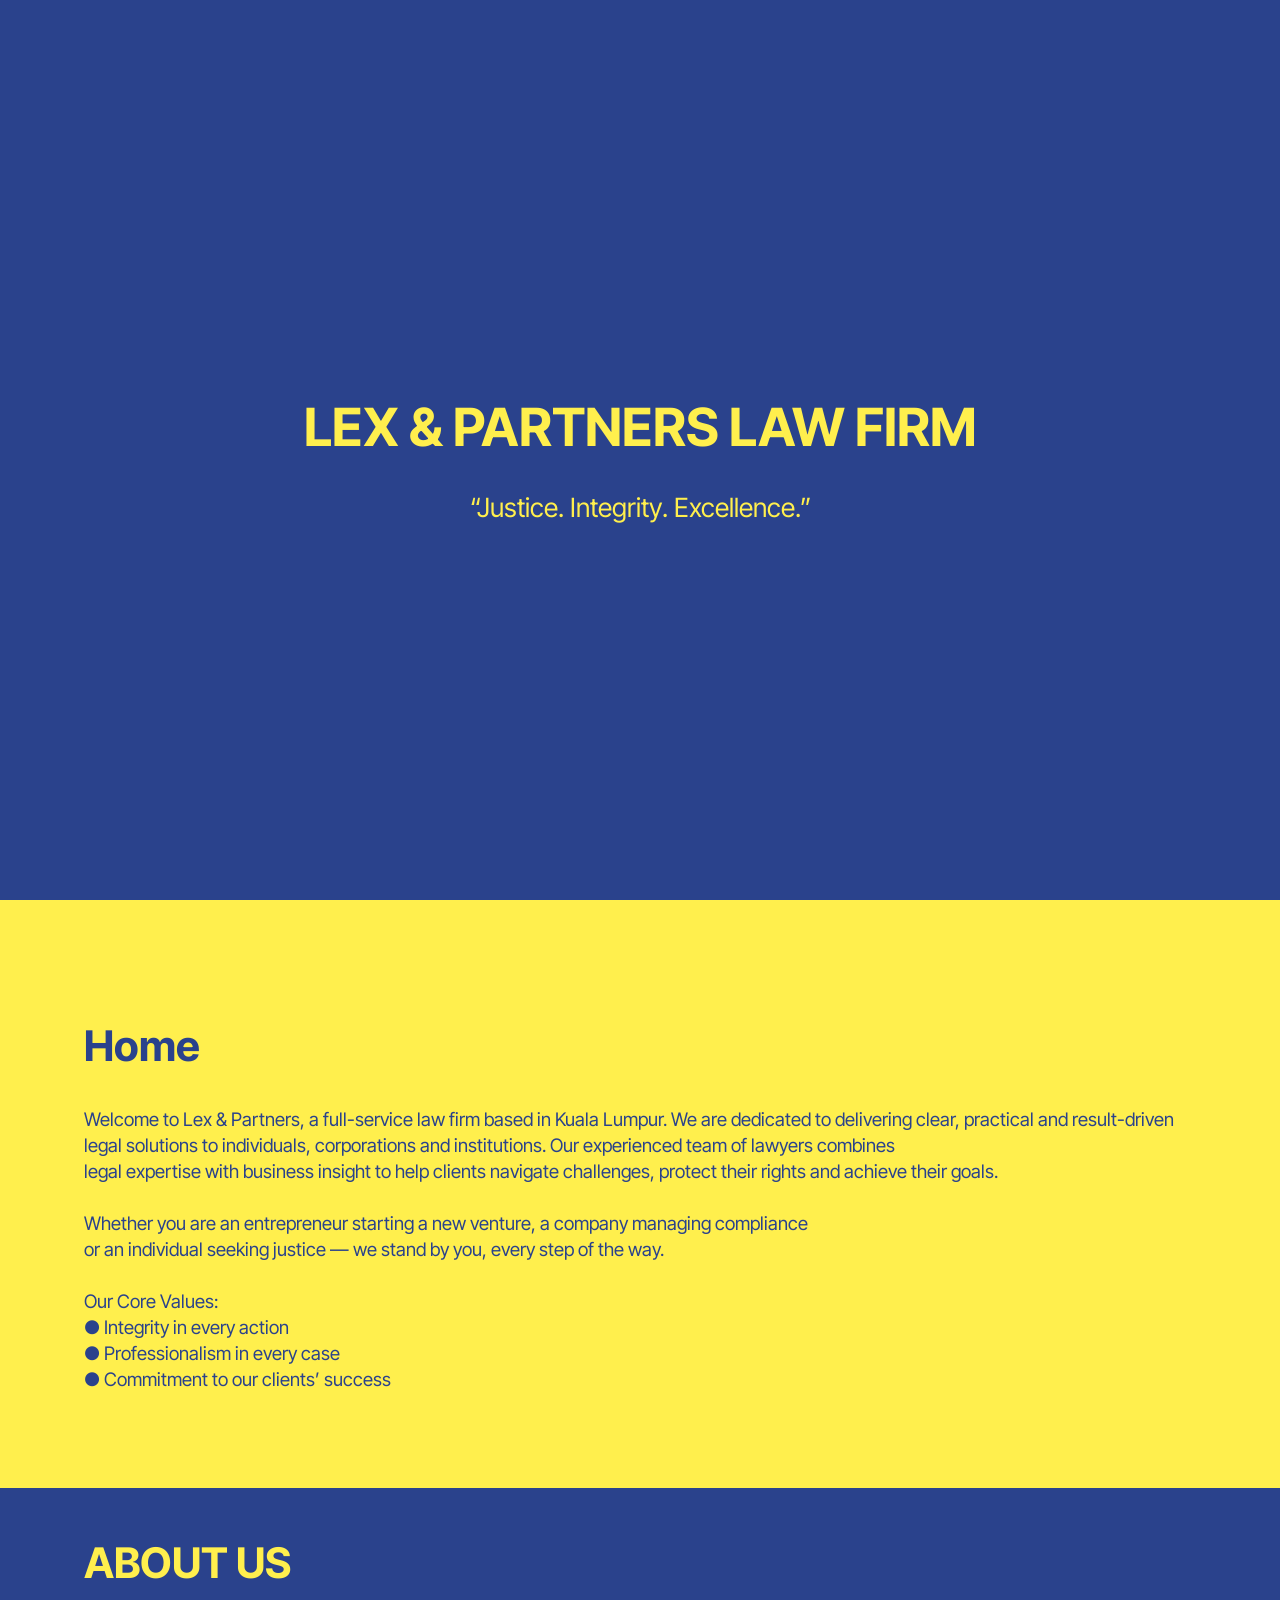
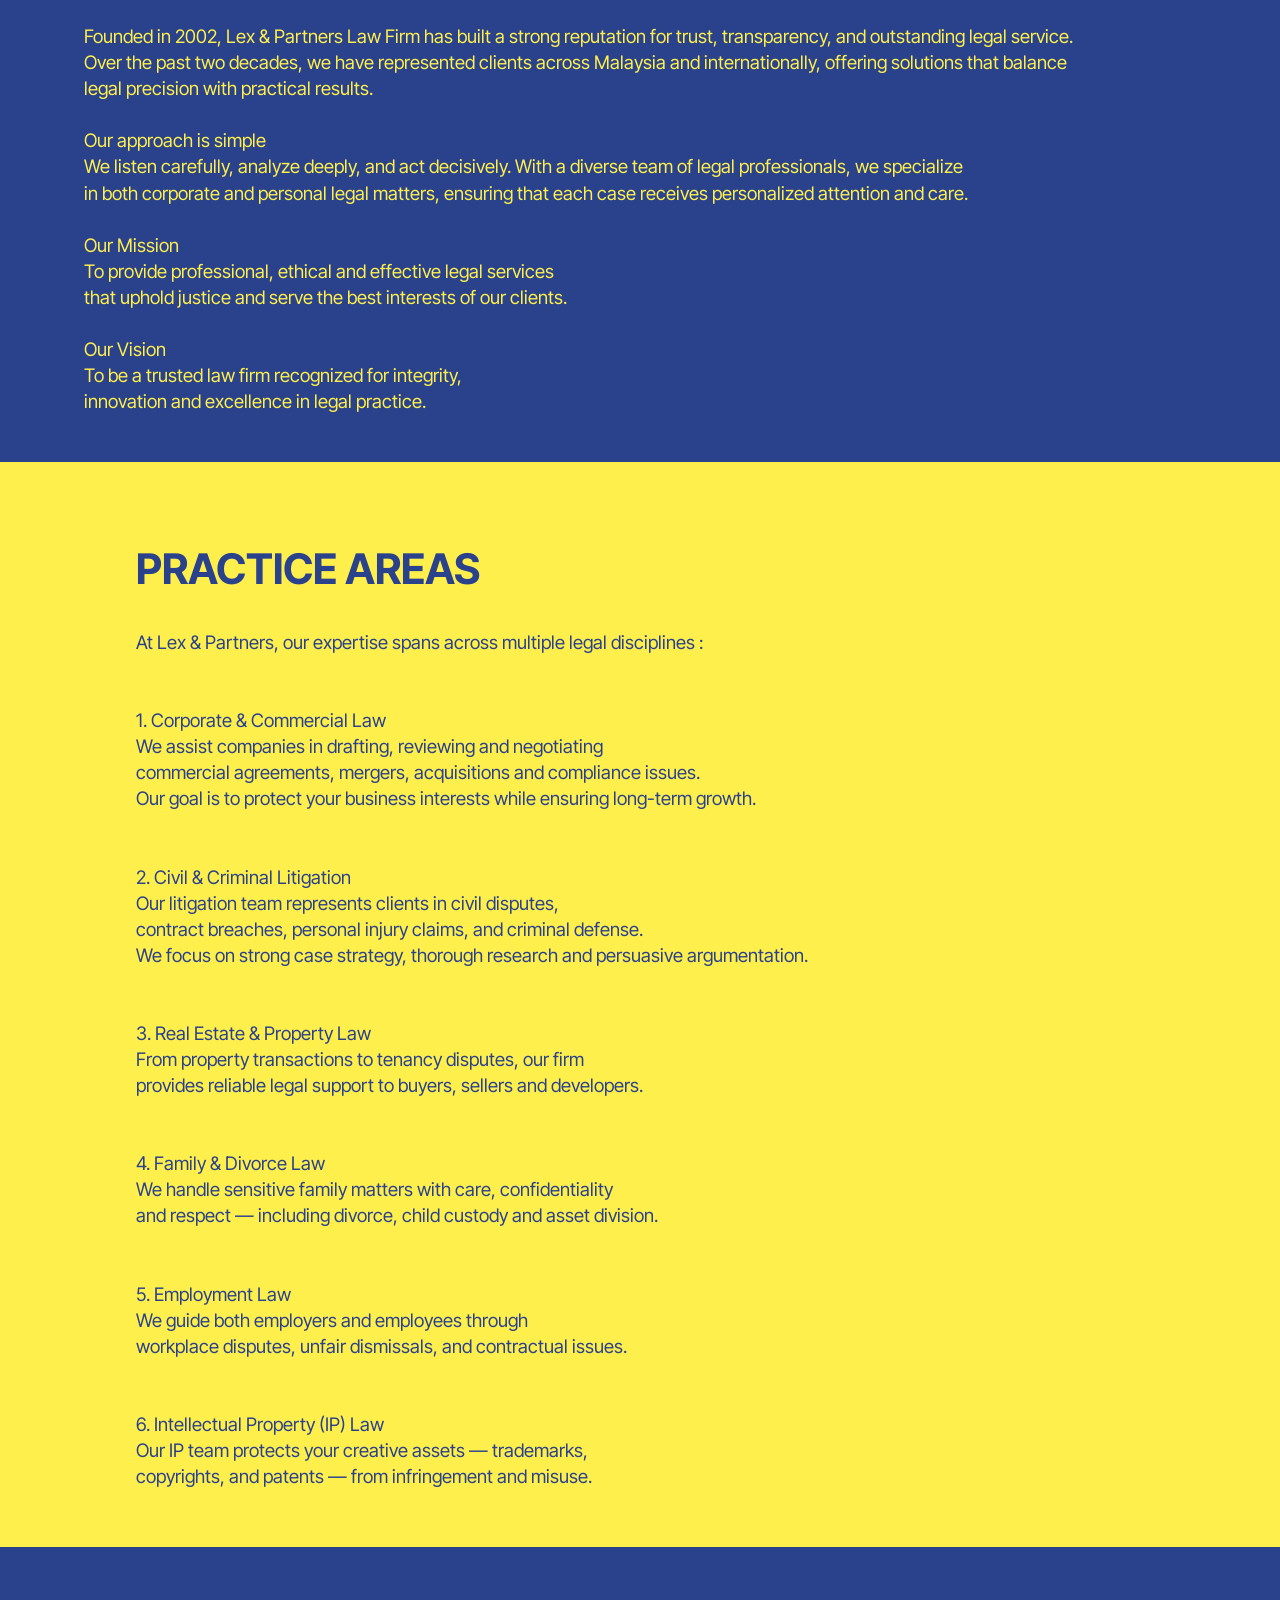
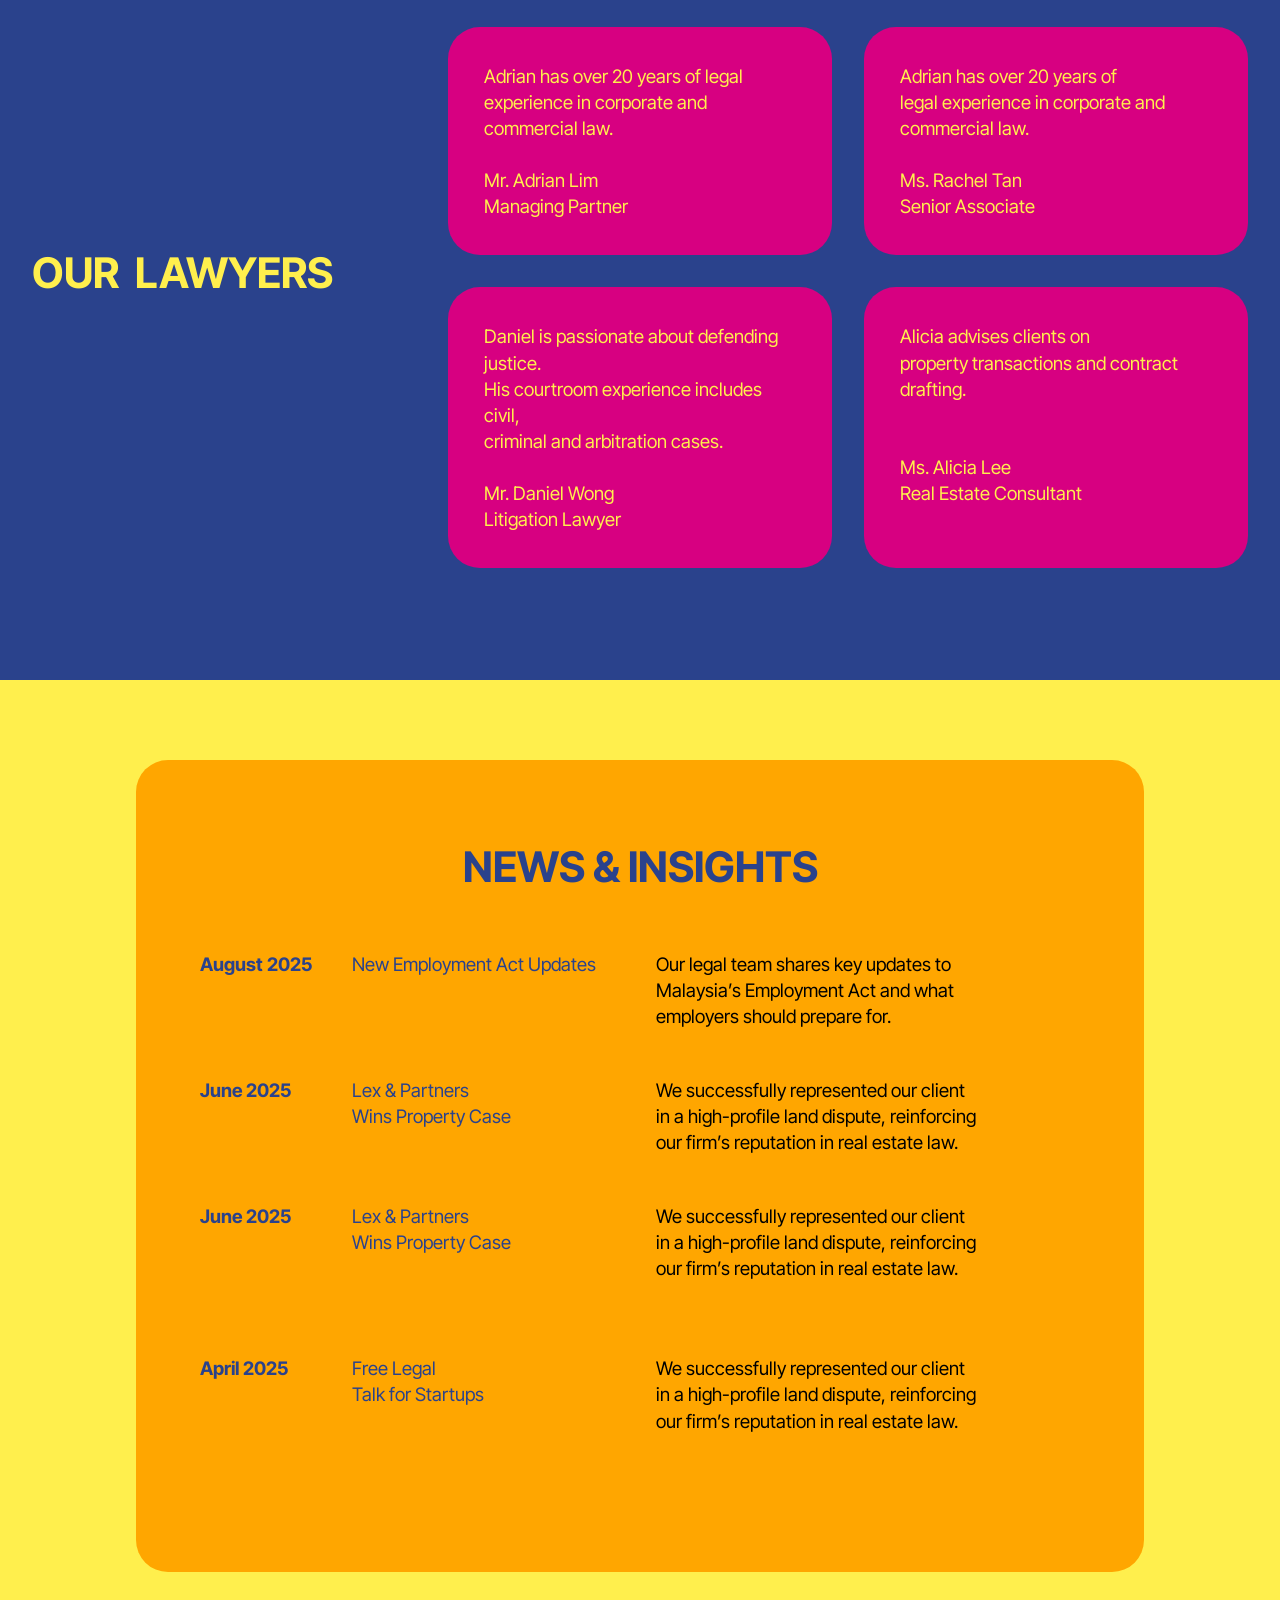
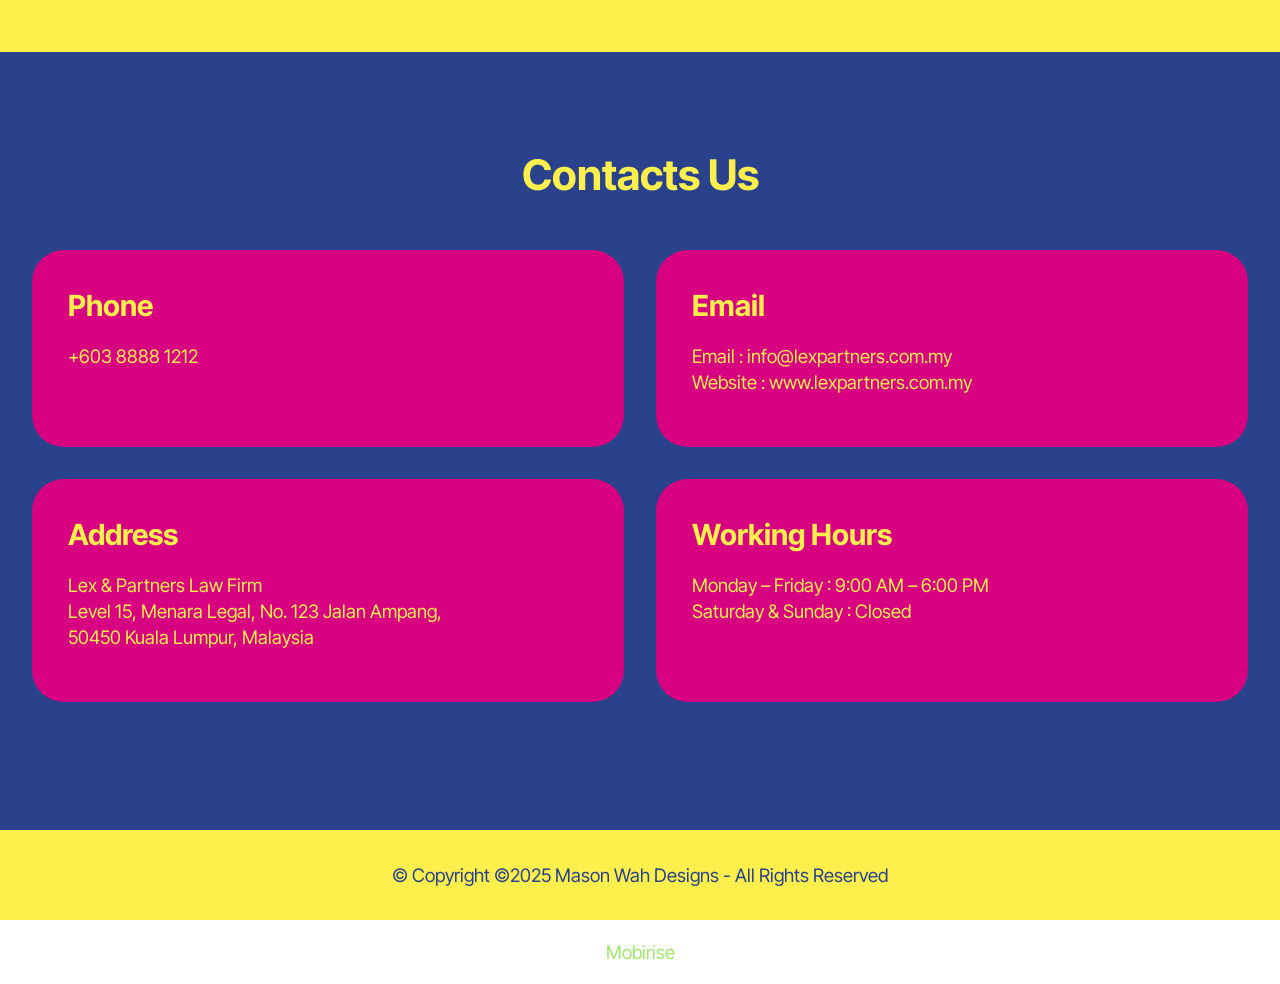
==== commit d8c86c8c: "create github pages" ====
--- a/index.html
+++ b/index.html
@@ -10,13 +10,12 @@
   <meta name="description" content="">
   
   
-  <title>厨师×设计师</title>
+  <title>Home</title>
   <link rel="stylesheet" href="assets/bootstrap/css/bootstrap.min.css">
-  <link rel="stylesheet" href="assets/parallax/jarallax.css">
   <link rel="stylesheet" href="assets/theme/css/style.css">
-  <link rel="preload" href="https://fonts.googleapis.com/css?family=Inter+Tight:100,200,300,400,500,600,700,800,900,100i,200i,300i,400i,500i,600i,700i,800i,900i&display=swap" as="style" onload="this.onload=null;this.rel='stylesheet'">
-  <noscript><link rel="stylesheet" href="https://fonts.googleapis.com/css?family=Inter+Tight:100,200,300,400,500,600,700,800,900,100i,200i,300i,400i,500i,600i,700i,800i,900i&display=swap"></noscript>
-  <link rel="preload" as="style" href="assets/mobirise/css/mbr-additional.css?v=OELAP9"><link rel="stylesheet" href="assets/mobirise/css/mbr-additional.css?v=OELAP9" type="text/css">
+  <link rel="preload" href="https://fonts.googleapis.com/css2?family=Inter+Tight:wght@400;700&display=swap&display=swap" as="style" onload="this.onload=null;this.rel='stylesheet'">
+  <noscript><link rel="stylesheet" href="https://fonts.googleapis.com/css2?family=Inter+Tight:wght@400;700&display=swap&display=swap"></noscript>
+  <link rel="preload" as="style" href="assets/mobirise/css/mbr-additional.css?v=ATRXSH"><link rel="stylesheet" href="assets/mobirise/css/mbr-additional.css?v=ATRXSH" type="text/css">
 
   
   
@@ -24,151 +23,256 @@
 </head>
 <body>
   
-  <section data-bs-version="5.1" class="header18 cid-uZLtP2rL2j mbr-parallax-background" id="header18-1">
-  
-
-  <div class="mbr-overlay" style="opacity: 0.5; background-color: rgb(0, 0, 0);"></div>
-  <div class="container-fluid">
-    <div class="row">
-      <div class="content-wrap col-12 col-md-12">
-        <h1 class="mbr-section-title mbr-fonts-style mbr-white mb-4 display-1">
-          <strong><br>厨师×设计师：不同领域，相同思维</strong></h1>
-        
-        <p class="mbr-fonts-style mbr-text mbr-white mb-4 display-7"><strong>从画布到餐盘，创意的温度相通</strong></p>
-        
-      </div>
-    </div>
-  </div>
-</section>
-
-<section data-bs-version="5.1" class="features38 cid-uZLzTjvtQ5" id="features038-3">
-    
-
-    
-    
-
-    <div class="container">
-        <div class="row justify-content-center">
-            <div class="col-12 col-md-12 col-lg">
-                <div class="text-wrapper align-left">
-                    <h1 class="mbr-section-title mbr-fonts-style mb-4 display-1"><strong>厨师的起源与发展</strong></h1>
-                    <p class="mbr-text align-left mbr-fonts-style mb-4 display-7">在早期，厨师的角色只是“烹饪食物的人”，<br>重点是填饱肚子与味道好不好吃。<br>随着时代发展与社会需求变化，厨师逐渐成为“体验的设计者”。他们不只做饭，更在创造情感、氛围与记忆。<br>19世纪：厨师注重技艺与味道。<br>20世纪：开始重视摆盘与餐厅体验。<br>21世纪：融合科技、美学与文化，进入「食物艺术」时代。今天的厨师，和设计师一样，是在用自己的方式设计生活。</p>
-                    
-                </div>
-            </div>
-            <div class="col-12 col-md-12 col-lg-5 image-wrapper">
-                <img class="w-100" src="assets/images/469.jpg" alt="Mobirise Website Builder">
-            </div>
-        </div>
-        <div class="row row-reverse justify-content-center">
-
-            <div class="col-12 col-md-12 col-lg">
-                <div class="text-wrapper align-left">
-                    <h1 class="mbr-section-title mbr-fonts-style mb-4 display-1"><strong>从传统到创新的思维</strong></h1>
-                    <p class="mbr-text align-left mbr-fonts-style mb-4 display-7">过去的厨师传承传统食谱；<br>而现代厨师则像设计师一样——敢于创新、不断实验。<br><br>他们思考的问题不只是“这道菜好不好吃”，<br>更是“顾客吃完之后，有没有被感动？”<br><br>从“做饭”到“设计体验”<br>从“味觉”到“感官整合”<br>从“食谱”到“创意概念”<br><br>这正是设计思维的体现：<br>以人为本、探索问题、迭代改进</p>
-                    
-                </div>
-            </div>
-            <div class="col-12 col-md-12 col-lg-5 image-wrapper">
-                <img class="w-100" src="assets/images/21910616-859040714244581-7606298501810487296-n.jpeg" alt="Mobirise Website Builder">
-            </div>
-        </div>
-        
-    </div>
-</section>
-
-<section data-bs-version="5.1" class="article11 cid-uZLCM8e31I" id="article11-5">
-    
-
-    
-    
-    <div class="container">
-        <div class="row justify-content-center">
-            <div class="title col-md-12 col-lg-10">
-                <h3 class="mbr-section-title mbr-fonts-style align-center mt-0 mb-0 display-2"><strong><br></strong><strong>厨师与设计师的共同点</strong><strong><br></strong></h3>
-                
-                
-            </div>
-        </div>
-    </div>
-</section>
-
-<section data-bs-version="5.1" class="features38 cid-uZLCp4AeCo" id="features038-4">
-    
-
-    
-    
-
-    <div class="container">
-        <div class="row justify-content-center">
-            <div class="col-12 col-md-12 col-lg">
-                <div class="text-wrapper align-left">
-                    <h1 class="mbr-section-title mbr-fonts-style mb-4 display-1"><strong>共同点1：以人为本</strong></h1>
-                    <p class="mbr-text align-left mbr-fonts-style mb-4 display-7">设计师与厨师最相似的地方，就是他们都从「人」出发。<br><br>设计师理解使用者的需求、痛点与情绪；<br><br>厨师理解顾客的口味、感受与体验。<br><br>问题 → 顾客抱怨餐点太油腻、不健康。<br>解决方法 → 厨师调整烹饪方式与摆盘比例；<br>设计师则优化视觉结构、减少视觉“负担感”。<br>结果 → 顾客满意度提升 25%，整体体验更轻盈自然。<br><br>📍这就是「以人为本」的核心——理解使用者的感受，创造更好的体验。</p>
-                    
-                </div>
-            </div>
-            <div class="col-12 col-md-12 col-lg-6 image-wrapper">
-                <img class="w-100" src="assets/images/id14559741-still-3-pr-released-250718.jpg" alt="Mobirise Website Builder">
-            </div>
-        </div>
-        <div class="row row-reverse justify-content-center">
-
-            <div class="col-12 col-md-12 col-lg">
-                <div class="text-wrapper align-left">
-                    <h1 class="mbr-section-title mbr-fonts-style mb-4 display-1"><strong>共同点2：持续迭代与实验</strong></h1>
-                    <p class="mbr-text align-left mbr-fonts-style mb-4 display-7">无论是设计师还是厨师，都深知好作品来自反复修改。<br><br>他们都在做“试验”：<br><br>厨师反复调味、测试火候；<br><br>设计师反复调整色彩、版面比例。<br><br>问题 → 新菜品口味单一、反应冷淡。<br>解决方法 → 厨师收集顾客反馈，调整甜度与酸度。<br>结果 → 顾客满意率从 70% 提升至 90%。<br><br>在设计领域，这就像改图、调字体、再版面。<br>每一次微调，都是离完美更近一步。</p>
-                    
-                </div>
-            </div>
-            <div class="col-12 col-md-12 col-lg-6 image-wrapper">
-                <img class="w-100" src="assets/images/20171218003864.jpg" alt="Mobirise Website Builder">
-            </div>
-        </div>
-        
-    </div>
-</section>
-
-<section data-bs-version="5.1" class="start article4 cid-uZLFNU5Z81" id="article04-6">
-	
-
-	
-	
-
-	<div class="container">
-		<div class="row justify-content-center">
-			<div class="col-12 col-md-12 col-lg-6 image-wrapper">
-				<img class="w-100" src="assets/images/young-male-chef-cleaning-plate-600nw-2581083621.webp" alt="Mobirise Website Builder">
-			</div>
-			<div class="col-12 col-md-12 col-lg">
-				<div class="text-wrapper align-left">
-					<h1 class="mbr-section-title mbr-fonts-style mb-4 display-1"><strong>共同点3：创造体验</strong></h1>
-					<p class="mbr-text mbr-fonts-style mb-4 display-7">真正的设计，不只是让东西“好看”；<br>真正的料理，也不只是“好吃”。<br><br>他们都在创造一场体验。<br><br>设计师用视觉叙事，营造情绪流动；<br><br>厨师用香气、色彩、味道讲故事。<br><br>问题 → 顾客觉得餐厅体验普通、无特色。<br>解决方法 → 厨师设计主题菜单与灯光氛围；<br>设计师设计统一品牌视觉与空间感受。<br>结果 → 社交媒体分享率提升 40%，品牌形象更鲜明。<br><br>🎯 无论是图像还是味道，他们都在用创意打动人心。</p>
-					
-				</div>
+  <section data-bs-version="5.1" class="header09 startm5 cid-v0aSHpFRlH mbr-fullscreen" id="header09-0">	
+    
+	
+	
+	<div class="container-fluid">
+		<div class="row">
+			<div class="content-wrap col-12 col-md-8">
+				<h1 class="mbr-section-title mbr-fonts-style mbr-white mb-4 display-1"><div><br></div><div><strong>LEX &amp; PARTNERS LAW FIRM</strong></div></h1>
+				
+				<p class="mbr-fonts-style mbr-text mbr-white mb-4 display-4">“Justice. Integrity. Excellence.”</p>
+				
 			</div>
 		</div>
 	</div>
 </section>
 
-<section data-bs-version="5.1" class="article11 cid-uZLH8y3JAe" id="article11-7">
-    
-
-    
-    <div class="mbr-overlay" style="opacity: 0.7; background-color: rgb(255, 255, 255);">
-    </div>
-    <div class="container">
-        <div class="row justify-content-center">
-            <div class="title col-md-12 col-lg-8">
-                <h3 class="mbr-section-title mbr-fonts-style align-center mt-0 mb-0 display-1"><strong>创意无界，味觉与视觉共享灵感</strong></h3>
-                <h4 class="mbr-section-subtitle align-center mbr-fonts-style mt-4 display-7">从厨房到工作桌，创意没有界限。<div>不论是料理还是设计，</div><div>用心、创新与共情，才是最重要的共同语言。</div></h4>
+<section data-bs-version="5.1" class="article12 cid-v0aU9P1Va2" id="article12-2">    
+    
+    <div class="container">
+        <div class="row justify-content-center">
+            <div class="col-md-12 col-lg-11">
+                <h3 class="mbr-section-title mbr-fonts-style mb-4 mt-0 display-2"><strong><br></strong><strong>Home</strong><strong><br></strong></h3>
                 
-            </div>
-        </div>
-    </div>
-</section>
-
-<section data-bs-version="5.1" class="footer4 cid-uZLIbkpONL" once="footers" id="footer04-8">
+                <p class="mbr-text mbr-fonts-style display-7">Welcome to Lex &amp; Partners, a full-service law firm based in Kuala Lumpur. We are dedicated to delivering clear, practical and result-driven legal solutions to individuals, corporations and institutions. Our experienced team of lawyers combines<br>legal expertise with business insight to help clients navigate challenges, protect their rights and achieve their goals.<br><br>Whether you are an entrepreneur starting a new venture, a company managing compliance<br>or an individual seeking justice — we stand by you, every step of the way.<br><br>Our Core Values:<br>● Integrity in every action<br>● Professionalism in every case<br>● Commitment to our clients’ success</p>
+            </div>
+        </div>
+    </div>
+</section>
+
+<section data-bs-version="5.1" class="article12 cid-v0aVxxsTNZ" id="article12-3">    
+    
+    <div class="container">
+        <div class="row justify-content-center">
+            <div class="col-md-12 col-lg-11">
+                <h3 class="mbr-section-title mbr-fonts-style mb-4 mt-0 display-2"><strong>ABOUT US</strong></h3>
+                
+                <p class="mbr-text mbr-fonts-style display-7">Founded in 2002, Lex &amp; Partners Law Firm has built a strong reputation for trust, transparency, and outstanding legal service.<br>Over the past two decades, we have represented clients across Malaysia and internationally, offering solutions that balance<br>legal precision with practical results. <br><br>Our approach is simple <br>We listen carefully, analyze deeply, and act decisively. With a diverse team of legal professionals, we specialize<br>in both corporate and personal legal matters, ensuring that each case receives personalized attention and care.<br><br>Our Mission <br>To provide professional, ethical and effective legal services<br>that uphold justice and serve the best interests of our clients.<br><br>Our Vision <br>To be a trusted law firm recognized for integrity,<br>innovation and excellence in legal practice.</p>
+            </div>
+        </div>
+    </div>
+</section>
+
+<section data-bs-version="5.1" class="article12 cid-v0aW95eqCp" id="article12-4">    
+    
+    <div class="container">
+        <div class="row justify-content-center">
+            <div class="col-md-12 col-lg-10">
+                <h3 class="mbr-section-title mbr-fonts-style mb-4 mt-0 display-2"><strong>PRACTICE AREAS</strong></h3>
+                
+                <p class="mbr-text mbr-fonts-style display-7">At Lex &amp; Partners, our expertise spans across multiple legal disciplines :<br><br><br>1. Corporate &amp; Commercial Law<br>    We assist companies in drafting, reviewing and negotiating<br>    commercial agreements, mergers, acquisitions and compliance issues.<br>    Our goal is to protect your business interests while ensuring long-term growth.<br><br><br>2. Civil &amp; Criminal Litigation<br>    Our litigation team represents clients in civil disputes,<br>    contract breaches, personal injury claims, and criminal defense.<br>    We focus on strong case strategy, thorough research and persuasive argumentation.<br><br><br>3. Real Estate &amp; Property Law<br>    From property transactions to tenancy disputes, our firm<br>    provides reliable legal support to buyers, sellers and developers.<br><br><br>4. Family &amp; Divorce Law<br>    We handle sensitive family matters with care, confidentiality<br>    and respect — including divorce, child custody and asset division.<br><br><br>5. Employment Law<br>    We guide both employers and employees through<br>    workplace disputes, unfair dismissals, and contractual issues.<br><br><br>6. Intellectual Property (IP) Law<br>    Our IP team protects your creative assets — trademarks,<br>    copyrights, and patents — from infringement and misuse.<br><br></p>
+            </div>
+        </div>
+    </div>
+</section>
+
+<section data-bs-version="5.1" class="features037 cid-v0aX3CCk6H" id="features037-6">
+	
+	
+	
+	<div class="container">
+		<div class="row justify-content-center">
+			<div class="col-lg-4">
+				<div class="col-12 col-md-12">
+					<h5 class="mbr-section-title mbr-fonts-style mt-0 mb-4 display-2"><strong>&nbsp; </strong><br><br><br><br><strong>OUR&nbsp; LAWYERS</strong></h5>
+					
+					
+				</div>
+			</div>
+
+			<div class="col-lg-8 side-features">
+				<div class="item features-without-image col-12 col-md-12 col-lg-6 item-mb active">
+					<div class="item-wrapper">
+						<div class="item-content align-left">
+							
+							
+							<p class="card-text mbr-fonts-style display-7">Adrian has over 20 years of legal<br>experience in corporate and commercial law.<br><br>Mr. Adrian Lim<br>Managing Partner</p>
+							
+						</div>
+
+					</div>
+				</div>
+				<div class="item features-without-image col-12 col-md-12 col-lg-6 item-mb">
+					<div class="item-wrapper">
+						<div class="item-content align-left">
+							
+							
+							<p class="card-text mbr-fonts-style display-7">Adrian has over 20 years of<br>legal experience in corporate and commercial law.<br><br>Ms. Rachel Tan<br>Senior Associate</p>
+							
+						</div>
+
+					</div>
+				</div>
+				<div class="item features-without-image col-12 col-md-12 col-lg-6 item-mb">
+					<div class="item-wrapper">
+						<div class="item-content align-left">
+							
+							
+							<p class="card-text mbr-fonts-style display-7">Daniel is passionate about defending justice.<br>His courtroom experience includes civil,<br>criminal and arbitration cases.<br><br>Mr. Daniel Wong<br>Litigation Lawyer</p>
+
+							
+						</div>
+
+					</div>
+				</div>
+				<div class="item features-without-image col-12 col-md-12 col-lg-6 item-mb">
+					<div class="item-wrapper">
+						<div class="item-content align-left">
+							
+							
+							<p class="card-text mbr-fonts-style display-7">Alicia advises clients on<br>property transactions and contract drafting.<br><br><br>Ms. Alicia Lee<br>Real Estate Consultant</p>
+
+							
+						</div>
+
+					</div>
+				</div>
+
+			</div>
+		</div>
+	</div>
+</section>
+
+<section data-bs-version="5.1" class="timeline04 cid-v0aY2fQuqU" id="timeline04-7">
+  
+
+  
+  
+  <div class="container">
+    <div class="row justify-content-center">
+      <div class="card col-md-12 col-lg-10">
+        <div class="card-wrapper">
+          <div class="row justify-content-center">
+            <div class="col-12 mb-5 content-head">
+              <h3 class="card-title mbr-fonts-style mbr-white mt-3 display-2"><strong>NEWS &amp; INSIGHTS</strong></h3>
+              
+            </div>
+          </div>
+          <div class="card-box">
+            <div class="row justify-content-center item features-without-image mb-5">
+              <div class="col-12 col-lg-2">
+                <h5 class="mbr-card-title mbr-fonts-style mt-0 mb-3 display-7"><strong>August 2025</strong></h5>
+              </div>
+              <div class="col-12 col-lg-4">
+                <h6 class="mbr-card-subtitle mbr-fonts-style mt-0 mb-3 display-7">New Employment Act Updates</h6>
+              </div>
+              <div class="col-md-12 col-lg item-wrapper">
+                <p class="mbr-text mbr-fonts-style mt-0 mb-0 display-7">Our legal team shares key updates to<br>Malaysia’s Employment Act and what<br>employers should prepare for.</p>
+              </div>
+            </div>
+            <div class="row justify-content-center item features-without-image mb-5">
+              <div class="col-12 col-lg-2">
+                <h5 class="mbr-card-title mbr-fonts-style mt-0 mb-3 display-7"><strong>June 2025</strong></h5>
+
+              </div>
+              <div class="col-12 col-lg-4">
+                <h6 class="mbr-card-subtitle mbr-fonts-style mt-0 mb-3 display-7">Lex &amp; Partners&nbsp;<div>Wins Property Case</div></h6>
+              </div>
+              <div class="col-md-12 col-lg item-wrapper">
+                <p class="mbr-text mbr-fonts-style mt-0 mb-0 display-7">We successfully represented our client<br>in a high-profile land dispute, reinforcing<br>our firm’s reputation in real estate law.</p>
+              </div>
+            </div>
+            <div class="row justify-content-center item features-without-image mb-5">
+              <div class="col-12 col-lg-2">
+                <h5 class="mbr-card-title mbr-fonts-style mt-0 mb-3 display-7"><strong>June 2025</strong></h5>
+              </div>
+              <div class="col-12 col-lg-4">
+                <h6 class="mbr-card-subtitle mbr-fonts-style mt-0 mb-3 display-7">Lex &amp; Partners&nbsp;<div>Wins Property Case</div></h6>
+              </div>
+              <div class="col-md-12 col-lg item-wrapper">
+                <p class="mbr-text mbr-fonts-style mt-0 mb-0 display-7">We successfully represented our client<br>in a high-profile land dispute, reinforcing<br>our firm’s reputation in real estate law.<br><br></p>
+              </div>
+            </div><div class="row justify-content-center item features-without-image mb-5">
+              <div class="col-12 col-lg-2">
+                <h5 class="mbr-card-title mbr-fonts-style mt-0 mb-3 display-7"><strong>April 2025</strong></h5>
+              </div>
+              <div class="col-12 col-lg-4">
+                <h6 class="mbr-card-subtitle mbr-fonts-style mt-0 mb-3 display-7">Free Legal<div>Talk for Startups</div></h6>
+              </div>
+              <div class="col-md-12 col-lg item-wrapper">
+                <p class="mbr-text mbr-fonts-style mt-0 mb-0 display-7">We successfully represented our client<br>in a high-profile land dispute, reinforcing<br>our firm’s reputation in real estate law.<br><br></p>
+              </div>
+            </div>
+          </div>
+        </div>
+      </div>
+    </div>
+  </div>
+</section>
+
+<section data-bs-version="5.1" class="contacts01 cid-v0aZuFGBW0" id="contacts01-8">
+    
+
+    
+    
+    <div class="container">
+        <div class="row justify-content-center">
+            <div class="col-12 content-head">
+                <div class="mbr-section-head mb-5">
+                    <h3 class="mbr-section-title mbr-fonts-style align-center mb-0 display-2">
+                        <strong>Contacts Us</strong></h3>
+                    
+                </div>
+            </div>
+        </div>
+        <div class="row">
+            <div class="item features-without-image col-12 col-md-6 active">
+                <div class="item-wrapper">
+                    <div class="text-wrapper">
+                        <h6 class="card-title mbr-fonts-style mb-3 display-5">
+                            <strong>Phone</strong>
+                        </h6>
+                        <p class="mbr-text mbr-fonts-style display-7">+603 8888 1212</p>
+                    </div>
+                </div>
+            </div>
+            <div class="item features-without-image col-12 col-md-6">
+                <div class="item-wrapper">
+                    <div class="text-wrapper">
+                        <h6 class="card-title mbr-fonts-style mb-3 display-5">
+                            <strong>Email</strong>
+                        </h6>
+                        <p class="mbr-text mbr-fonts-style display-7">Email : info@lexpartners.com.my<br>Website : www.lexpartners.com.my</p>
+                    </div>
+                </div>
+            </div>
+            <div class="item features-without-image col-12 col-md-6">
+                <div class="item-wrapper">
+                    <div class="text-wrapper">
+                        <h6 class="card-title mbr-fonts-style mb-3 display-5">
+                            <strong>Address</strong>
+                        </h6>
+                        <p class="mbr-text mbr-fonts-style display-7">Lex &amp; Partners Law Firm<br>Level 15, Menara Legal, No. 123 Jalan Ampang,<br>50450 Kuala Lumpur, Malaysia</p>
+                    </div>
+                </div>
+            </div>
+            <div class="item features-without-image col-12 col-md-6">
+                <div class="item-wrapper">
+                    <div class="text-wrapper">
+                        <h6 class="card-title mbr-fonts-style mb-3 display-5">
+                            <strong>Working Hours</strong>
+                        </h6>
+                        <p class="mbr-text mbr-fonts-style display-7">Monday – Friday : 9:00 AM – 6:00 PM<br>Saturday &amp; Sunday : Closed</p>
+                    </div>
+                </div>
+            </div>
+        </div>
+    </div>
+</section>
+
+<section data-bs-version="5.1" class="footer4 cid-v0aZY2eZHw" once="footers" id="footer04-9">
 
     
 
@@ -177,13 +281,11 @@
     <div class="container">
         <div class="media-container-row align-center mbr-white">
             <div class="col-12">
-                <p class="mbr-text mb-0 mbr-fonts-style display-7">
-                    © Copyright ©2025 Mason Wah Designs - All Rights Reserved
-                </p>
-            </div>
-        </div>
-    </div>
-</section><section class="display-7" style="padding: 0;align-items: center;justify-content: center;flex-wrap: wrap;    align-content: center;display: flex;position: relative;height: 4rem;"><a href="https://mobiri.se/4250557" style="flex: 1 1;height: 4rem;position: absolute;width: 100%;z-index: 1;"><img alt="" style="height: 4rem;" src="[data-uri]"></a><p style="margin: 0;text-align: center;" class="display-7">&#8204;</p><a style="z-index:1" href="https://mobirise.com/drag-drop-website-builder.html">Drag and Drop Website Builder</a></section><script src="assets/bootstrap/js/bootstrap.bundle.min.js"></script>  <script src="assets/parallax/jarallax.js"></script>  <script src="assets/smoothscroll/smooth-scroll.js"></script>  <script src="assets/ytplayer/index.js"></script>  <script src="assets/theme/js/script.js"></script>  
+                <p class="mbr-text mb-0 mbr-fonts-style display-7">© Copyright ©2025 Mason Wah Designs - All Rights Reserved</p>
+            </div>
+        </div>
+    </div>
+</section><section class="display-7" style="padding: 0;align-items: center;justify-content: center;flex-wrap: wrap;    align-content: center;display: flex;position: relative;height: 4rem;"><a href="https://mobiri.se/4250557" style="flex: 1 1;height: 4rem;position: absolute;width: 100%;z-index: 1;"><img alt="" style="height: 4rem;" src="[data-uri]"></a><p style="margin: 0;text-align: center;" class="display-7">&#8204;</p><a style="z-index:1" href="https://mobirise.com">Mobirise </a></section><script src="assets/bootstrap/js/bootstrap.bundle.min.js"></script>  <script src="assets/smoothscroll/smooth-scroll.js"></script>  <script src="assets/ytplayer/index.js"></script>  <script src="assets/theme/js/script.js"></script>  
   
   
 </body>
--- a/assets/mobirise/css/mbr-additional.css
+++ b/assets/mobirise/css/mbr-additional.css
@@ -11,7 +11,7 @@
 .plan,
 .card,
 .item-wrapper {
-  border-radius: 0 !important;
+  border-radius: 2rem !important;
 }
 .video-wrapper {
   overflow: hidden;
@@ -21,27 +21,27 @@
 }
 .display-1 {
   font-family: 'Inter Tight', sans-serif;
-  font-size: 3.2rem;
+  font-size: 3.8rem;
   line-height: 1;
 }
 .display-1 > .mbr-iconfont {
-  font-size: 4rem;
+  font-size: 4.75rem;
 }
 .display-2 {
   font-family: 'Inter Tight', sans-serif;
-  font-size: 3.6rem;
+  font-size: 3rem;
   line-height: 1;
 }
 .display-2 > .mbr-iconfont {
-  font-size: 4.5rem;
+  font-size: 3.75rem;
 }
 .display-4 {
   font-family: 'Inter Tight', sans-serif;
-  font-size: 1.4rem;
+  font-size: 1.8rem;
   line-height: 1.5;
 }
 .display-4 > .mbr-iconfont {
-  font-size: 1.75rem;
+  font-size: 2.25rem;
 }
 .display-5 {
   font-family: 'Inter Tight', sans-serif;
@@ -66,24 +66,24 @@
 /* 0.65 - min scale variable, may vary */
 @media (max-width: 992px) {
   .display-1 {
-    font-size: 2.56rem;
+    font-size: 3.04rem;
   }
 }
 @media (max-width: 768px) {
   .display-1 {
-    font-size: 2.24rem;
-    font-size: calc( 1.77rem + (3.2 - 1.77) * ((100vw - 20rem) / (48 - 20)));
-    line-height: calc( 1.1 * (1.77rem + (3.2 - 1.77) * ((100vw - 20rem) / (48 - 20))));
+    font-size: 2.66rem;
+    font-size: calc( 1.98rem + (3.8 - 1.98) * ((100vw - 20rem) / (48 - 20)));
+    line-height: calc( 1.1 * (1.98rem + (3.8 - 1.98) * ((100vw - 20rem) / (48 - 20))));
   }
   .display-2 {
-    font-size: 2.88rem;
-    font-size: calc( 1.91rem + (3.6 - 1.91) * ((100vw - 20rem) / (48 - 20)));
-    line-height: calc( 1.3 * (1.91rem + (3.6 - 1.91) * ((100vw - 20rem) / (48 - 20))));
+    font-size: 2.4rem;
+    font-size: calc( 1.7rem + (3 - 1.7) * ((100vw - 20rem) / (48 - 20)));
+    line-height: calc( 1.3 * (1.7rem + (3 - 1.7) * ((100vw - 20rem) / (48 - 20))));
   }
   .display-4 {
-    font-size: 1.12rem;
-    font-size: calc( 1.14rem + (1.4 - 1.14) * ((100vw - 20rem) / (48 - 20)));
-    line-height: calc( 1.4 * (1.14rem + (1.4 - 1.14) * ((100vw - 20rem) / (48 - 20))));
+    font-size: 1.44rem;
+    font-size: calc( 1.28rem + (1.8 - 1.28) * ((100vw - 20rem) / (48 - 20)));
+    line-height: calc( 1.4 * (1.28rem + (1.8 - 1.28) * ((100vw - 20rem) / (48 - 20))));
   }
   .display-5 {
     font-size: 1.6rem;
@@ -98,19 +98,19 @@
 }
 @media (min-width: 992px) and (max-width: 1400px) {
   .display-1 {
-    font-size: 2.24rem;
-    font-size: calc( 1.77rem + (3.2 - 1.77) * ((100vw - 62rem) / (87 - 62)));
-    line-height: calc( 1.1 * (1.77rem + (3.2 - 1.77) * ((100vw - 62rem) / (87 - 62))));
+    font-size: 2.66rem;
+    font-size: calc( 1.98rem + (3.8 - 1.98) * ((100vw - 62rem) / (87 - 62)));
+    line-height: calc( 1.1 * (1.98rem + (3.8 - 1.98) * ((100vw - 62rem) / (87 - 62))));
   }
   .display-2 {
-    font-size: 2.88rem;
-    font-size: calc( 1.91rem + (3.6 - 1.91) * ((100vw - 62rem) / (87 - 62)));
-    line-height: calc( 1.3 * (1.91rem + (3.6 - 1.91) * ((100vw - 62rem) / (87 - 62))));
+    font-size: 2.4rem;
+    font-size: calc( 1.7rem + (3 - 1.7) * ((100vw - 62rem) / (87 - 62)));
+    line-height: calc( 1.3 * (1.7rem + (3 - 1.7) * ((100vw - 62rem) / (87 - 62))));
   }
   .display-4 {
-    font-size: 1.12rem;
-    font-size: calc( 1.14rem + (1.4 - 1.14) * ((100vw - 62rem) / (87 - 62)));
-    line-height: calc( 1.4 * (1.14rem + (1.4 - 1.14) * ((100vw - 62rem) / (87 - 62))));
+    font-size: 1.44rem;
+    font-size: calc( 1.28rem + (1.8 - 1.28) * ((100vw - 62rem) / (87 - 62)));
+    line-height: calc( 1.4 * (1.28rem + (1.8 - 1.28) * ((100vw - 62rem) / (87 - 62))));
   }
   .display-5 {
     font-size: 1.6rem;
@@ -783,49 +783,14 @@
   outline-offset: 2px !important;
   transition: outline 0.2s ease-in-out;
 }
-.cid-uZLtP2rL2j {
+.cid-v0aSHpFRlH {
   display: flex;
-  padding-top: 20rem;
-  padding-bottom: 4rem;
-  background-image: url("../../../assets/images/front-view-delicious-food-concept.jpg");
-}
-.cid-uZLtP2rL2j .mbr-overlay {
-  background-color: #000000;
-  opacity: 0.5;
-}
-@media (min-width: 768px) {
-  .cid-uZLtP2rL2j {
-    align-items: flex-end;
-  }
-  .cid-uZLtP2rL2j .row {
-    justify-content: flex-start;
-  }
-  .cid-uZLtP2rL2j .content-wrap {
-    padding: 1rem 3rem;
-  }
-}
-@media (max-width: 991px) and (min-width: 768px) {
-  .cid-uZLtP2rL2j .content-wrap {
-    min-width: 50%;
-  }
-}
-@media (max-width: 767px) {
-  .cid-uZLtP2rL2j {
-    -webkit-align-items: center;
-    align-items: flex-end;
-  }
-  .cid-uZLtP2rL2j .mbr-row {
-    -webkit-justify-content: center;
-    justify-content: center;
-  }
-  .cid-uZLtP2rL2j .content-wrap {
-    width: 100%;
-  }
-}
-.cid-uZLtP2rL2j .mbr-fallback-image.disabled {
+  background-color: #2a428c;
+}
+.cid-v0aSHpFRlH .mbr-fallback-image.disabled {
   display: none;
 }
-.cid-uZLtP2rL2j .mbr-fallback-image {
+.cid-v0aSHpFRlH .mbr-fallback-image {
   display: block;
   background-size: cover;
   background-position: center center;
@@ -834,28 +799,100 @@
   position: absolute;
   top: 0;
 }
-.cid-uZLtP2rL2j .mbr-section-title,
-.cid-uZLtP2rL2j .mbr-section-subtitle {
-  text-align: left;
-  color: #ffc091;
-}
-.cid-uZLtP2rL2j .mbr-text,
-.cid-uZLtP2rL2j .mbr-section-btn {
+.cid-v0aSHpFRlH .content-wrap {
+  padding: 5rem 1rem;
+}
+@media (min-width: 992px) {
+  .cid-v0aSHpFRlH .content-wrap {
+    padding: 5rem 3rem;
+  }
+}
+@media (min-width: 768px) {
+  .cid-v0aSHpFRlH {
+    align-items: center;
+  }
+  .cid-v0aSHpFRlH .row {
+    justify-content: center;
+  }
+}
+@media (max-width: 991px) and (min-width: 768px) {
+  .cid-v0aSHpFRlH .content-wrap {
+    min-width: 50%;
+  }
+}
+@media (max-width: 767px) {
+  .cid-v0aSHpFRlH {
+    -webkit-align-items: center;
+    align-items: center;
+  }
+  .cid-v0aSHpFRlH .mbr-row {
+    -webkit-justify-content: center;
+    justify-content: center;
+  }
+  .cid-v0aSHpFRlH .content-wrap {
+    width: 100%;
+  }
+}
+.cid-v0aSHpFRlH .mbr-section-title {
   text-align: center;
-}
-.cid-uZLtP2rL2j .mbr-section-title {
+  color: #ffef4d;
+}
+.cid-v0aSHpFRlH .mbr-text,
+.cid-v0aSHpFRlH .mbr-section-btn {
   text-align: center;
-  color: #ffffff;
-}
-.cid-uZLzTjvtQ5 {
+  color: #ffef4d;
+}
+.cid-v0aU9P1Va2 {
   padding-top: 4rem;
-  padding-bottom: 4rem;
-  background-color: #ffffff;
-}
-.cid-uZLzTjvtQ5 .mbr-fallback-image.disabled {
+  padding-bottom: 5rem;
+  background-color: #ffef4d;
+}
+.cid-v0aU9P1Va2 .mbr-text {
+  color: #2a428c;
+}
+.cid-v0aU9P1Va2 .mbr-section-subtitle {
+  color: #000000;
+}
+.cid-v0aU9P1Va2 .mbr-section-title {
+  color: #2a428c;
+}
+.cid-v0aVxxsTNZ {
+  padding-top: 3rem;
+  padding-bottom: 2rem;
+  background-color: #2a428c;
+}
+.cid-v0aVxxsTNZ .mbr-text {
+  color: #ffef4d;
+}
+.cid-v0aVxxsTNZ .mbr-section-subtitle {
+  color: #000000;
+}
+.cid-v0aVxxsTNZ .mbr-section-title {
+  color: #ffef4d;
+}
+.cid-v0aW95eqCp {
+  padding-top: 5rem;
+  padding-bottom: 1rem;
+  background-color: #ffef4d;
+}
+.cid-v0aW95eqCp .mbr-text {
+  color: #2a428c;
+}
+.cid-v0aW95eqCp .mbr-section-subtitle {
+  color: #000000;
+}
+.cid-v0aW95eqCp .mbr-section-title {
+  color: #2a428c;
+}
+.cid-v0aX3CCk6H {
+  padding-top: 5rem;
+  padding-bottom: 5rem;
+  background-color: #2a428c;
+}
+.cid-v0aX3CCk6H .mbr-fallback-image.disabled {
   display: none;
 }
-.cid-uZLzTjvtQ5 .mbr-fallback-image {
+.cid-v0aX3CCk6H .mbr-fallback-image {
   display: block;
   background-size: cover;
   background-position: center center;
@@ -864,49 +901,97 @@
   position: absolute;
   top: 0;
 }
-.cid-uZLzTjvtQ5 .row-reverse {
-  flex-direction: row-reverse;
-}
-@media (max-width: 991px) {
-  .cid-uZLzTjvtQ5 .image-wrapper {
+.cid-v0aX3CCk6H .mbr-text {
+  color: #000000;
+}
+.cid-v0aX3CCk6H .mbr-section-subtitle {
+  color: #ffffff;
+  text-align: left;
+}
+.cid-v0aX3CCk6H .item-wrapper {
+  background: #d70081;
+  margin-bottom: 0rem;
+  padding: 2.25rem;
+  height: 100%;
+  display: flex;
+  flex-direction: column;
+}
+@media (max-width: 767px) {
+  .cid-v0aX3CCk6H .item-wrapper {
+    padding: 2rem 1.5rem;
+    margin-bottom: 0rem;
+  }
+}
+@media (min-width: 992px) and (max-width: 1200px) {
+  .cid-v0aX3CCk6H .item-wrapper {
+    padding: 2rem 1.5rem;
+    margin-bottom: 0rem;
+  }
+}
+.cid-v0aX3CCk6H .item-mb {
+  margin-bottom: 2rem;
+}
+@media (max-width: 767px) {
+  .cid-v0aX3CCk6H .item-mb {
     margin-bottom: 1rem;
   }
 }
-.cid-uZLzTjvtQ5 .row {
-  align-items: center;
-  padding-top: 2rem;
-  padding-bottom: 2rem;
-}
-@media (max-width: 991px) {
-  .cid-uZLzTjvtQ5 .image-wrapper {
-    padding: 1rem;
-  }
-}
-@media (min-width: 992px) {
-  .cid-uZLzTjvtQ5 .text-wrapper {
-    padding: 0 2rem;
-  }
-}
-.cid-uZLzTjvtQ5 .mbr-section-title {
+.cid-v0aX3CCk6H .mbr-number {
+  color: #9fe870;
+  text-align: left;
+}
+.cid-v0aX3CCk6H .mbr-section-title {
+  color: #ffef4d;
+}
+.cid-v0aX3CCk6H .card-text,
+.cid-v0aX3CCk6H .item .mbr-section-btn {
+  text-align: left;
+  color: #ffef4d;
+}
+.cid-v0aX3CCk6H .card-title,
+.cid-v0aX3CCk6H .iconfont-wrapper {
+  text-align: left;
+}
+.cid-v0aX3CCk6H .mbr-section-subtitle,
+.cid-v0aX3CCk6H .main-button {
+  text-align: left;
   color: #000000;
 }
-.cid-uZLzTjvtQ5 .mbr-text,
-.cid-uZLzTjvtQ5 .mbr-section-btn {
-  color: #000000;
-}
-.cid-uZLzTjvtQ5 img {
-  width: 100%;
+.cid-v0aX3CCk6H .item-content {
+  display: flex;
+  flex-direction: column;
   height: 100%;
 }
-.cid-uZLCM8e31I {
-  padding-top: 6rem;
-  padding-bottom: 6rem;
-  background-color: #ffffff;
-}
-.cid-uZLCM8e31I .mbr-fallback-image.disabled {
+.cid-v0aX3CCk6H .item-content .item-footer {
+  margin-top: auto;
+}
+.cid-v0aX3CCk6H .main-button {
+  margin-bottom: 2rem;
+}
+@media (max-width: 767px) {
+  .cid-v0aX3CCk6H .main-button {
+    margin-bottom: 2rem;
+  }
+}
+.cid-v0aX3CCk6H .side-features {
+  display: -webkit-flex;
+  -webkit-flex-wrap: wrap;
+  padding-left: 0px;
+  padding-right: 0px;
+}
+.cid-v0aX3CCk6H .side-features .item {
+  padding-left: 16px;
+  padding-right: 16px;
+}
+.cid-v0aY2fQuqU {
+  padding-top: 5rem;
+  padding-bottom: 5rem;
+  background-color: #ffef4d;
+}
+.cid-v0aY2fQuqU .mbr-fallback-image.disabled {
   display: none;
 }
-.cid-uZLCM8e31I .mbr-fallback-image {
+.cid-v0aY2fQuqU .mbr-fallback-image {
   display: block;
   background-size: cover;
   background-position: center center;
@@ -915,15 +1000,55 @@
   position: absolute;
   top: 0;
 }
-.cid-uZLCp4AeCo {
-  padding-top: 4rem;
-  padding-bottom: 4rem;
-  background-color: #ffffff;
-}
-.cid-uZLCp4AeCo .mbr-fallback-image.disabled {
+.cid-v0aY2fQuqU .card-wrapper {
+  background: #ffa600;
+}
+@media (max-width: 767px) {
+  .cid-v0aY2fQuqU .card-wrapper {
+    padding: 2rem 1.5rem;
+  }
+}
+@media (min-width: 768px) and (max-width: 991px) {
+  .cid-v0aY2fQuqU .card-wrapper {
+    padding: 2.25rem;
+  }
+}
+@media (min-width: 992px) {
+  .cid-v0aY2fQuqU .card-wrapper {
+    padding: 4rem;
+  }
+}
+.cid-v0aY2fQuqU .mbr-text,
+.cid-v0aY2fQuqU .mbr-section-btn {
+  color: #000000;
+  text-align: left;
+}
+.cid-v0aY2fQuqU .card-title,
+.cid-v0aY2fQuqU .card-box {
+  text-align: center;
+  color: #2a428c;
+}
+.cid-v0aY2fQuqU .mbr-card-title {
+  text-align: left;
+}
+.cid-v0aY2fQuqU .mbr-card-subtitle {
+  text-align: left;
+}
+.cid-v0aY2fQuqU .mbr-text {
+  text-align: left;
+}
+.cid-v0aY2fQuqU .mbr-section-subtitle {
+  text-align: center;
+}
+.cid-v0aZuFGBW0 {
+  padding-top: 6rem;
+  padding-bottom: 6rem;
+  background-color: #2a428c;
+}
+.cid-v0aZuFGBW0 .mbr-fallback-image.disabled {
   display: none;
 }
-.cid-uZLCp4AeCo .mbr-fallback-image {
+.cid-v0aZuFGBW0 .mbr-fallback-image {
   display: block;
   background-size: cover;
   background-position: center center;
@@ -932,111 +1057,52 @@
   position: absolute;
   top: 0;
 }
-.cid-uZLCp4AeCo .row-reverse {
-  flex-direction: row-reverse;
-}
-@media (max-width: 991px) {
-  .cid-uZLCp4AeCo .image-wrapper {
+.cid-v0aZuFGBW0 .row {
+  justify-content: center;
+}
+.cid-v0aZuFGBW0 .item {
+  margin-bottom: 2rem;
+}
+@media (max-width: 767px) {
+  .cid-v0aZuFGBW0 .item {
     margin-bottom: 1rem;
   }
 }
-.cid-uZLCp4AeCo .row {
-  align-items: center;
+.cid-v0aZuFGBW0 .item .item-wrapper {
+  display: flex;
+  flex-direction: column;
+  height: 100%;
+  background: #d70081;
+  padding: 2.25rem;
+}
+@media (min-width: 992px) and (max-width: 1200px) {
+  .cid-v0aZuFGBW0 .item .item-wrapper {
+    padding: 2rem 1.5rem;
+  }
+}
+@media (max-width: 767px) {
+  .cid-v0aZuFGBW0 .item .item-wrapper {
+    padding: 2rem 1.5rem;
+  }
+}
+.cid-v0aZuFGBW0 .content-head {
+  max-width: 800px;
+}
+.cid-v0aZuFGBW0 .mbr-section-title {
+  color: #ffef4d;
+}
+.cid-v0aZuFGBW0 .card-title {
+  color: #ffef4d;
+}
+.cid-v0aZuFGBW0 P {
+  color: #ffef4d;
+}
+.cid-v0aZY2eZHw {
   padding-top: 2rem;
   padding-bottom: 2rem;
-}
-@media (max-width: 991px) {
-  .cid-uZLCp4AeCo .image-wrapper {
-    padding: 1rem;
-  }
-}
-@media (min-width: 992px) {
-  .cid-uZLCp4AeCo .text-wrapper {
-    padding: 0 2rem;
-  }
-}
-.cid-uZLCp4AeCo .mbr-section-title {
-  color: #000000;
-}
-.cid-uZLCp4AeCo .mbr-text,
-.cid-uZLCp4AeCo .mbr-section-btn {
-  color: #000000;
-}
-.cid-uZLCp4AeCo img {
-  width: 100%;
-  height: 100%;
-}
-.cid-uZLFNU5Z81 {
-  padding-top: 8rem;
-  padding-bottom: 8rem;
-  background-color: #ffffff;
-}
-.cid-uZLFNU5Z81 .mbr-fallback-image.disabled {
-  display: none;
-}
-.cid-uZLFNU5Z81 .mbr-fallback-image {
-  display: block;
-  background-size: cover;
-  background-position: center center;
-  width: 100%;
-  height: 100%;
-  position: absolute;
-  top: 0;
-}
-@media (max-width: 991px) {
-  .cid-uZLFNU5Z81 .image-wrapper {
-    margin-bottom: 1rem;
-  }
-}
-.cid-uZLFNU5Z81 .row {
-  flex-direction: row-reverse;
-}
-.cid-uZLFNU5Z81 .row {
-  align-items: center;
-}
-@media (max-width: 991px) {
-  .cid-uZLFNU5Z81 .image-wrapper {
-    padding: 1rem;
-  }
-}
-@media (min-width: 992px) {
-  .cid-uZLFNU5Z81 .text-wrapper {
-    padding: 0 2rem;
-  }
-}
-.cid-uZLFNU5Z81 .mbr-section-title {
-  color: #000000;
-}
-.cid-uZLFNU5Z81 .mbr-text,
-.cid-uZLFNU5Z81 .mbr-section-btn {
-  color: #000000;
-}
-.cid-uZLH8y3JAe {
-  padding-top: 6rem;
-  padding-bottom: 6rem;
-  background-image: url("../../../assets/images/what-is-considered-fine-dining-1.jpg");
-}
-.cid-uZLH8y3JAe .mbr-fallback-image.disabled {
-  display: none;
-}
-.cid-uZLH8y3JAe .mbr-fallback-image {
-  display: block;
-  background-size: cover;
-  background-position: center center;
-  width: 100%;
-  height: 100%;
-  position: absolute;
-  top: 0;
-}
-.cid-uZLH8y3JAe .mbr-section-title {
-  color: #000000;
-}
-.cid-uZLH8y3JAe .mbr-section-subtitle {
-  color: #000000;
-}
-.cid-uZLIbkpONL {
-  padding-top: 2rem;
-  padding-bottom: 2rem;
-  background-color: #2e481a;
+  background-color: #ffef4d;
   overflow: hidden;
 }
+.cid-v0aZY2eZHw .media-container-row .mbr-text {
+  color: #2a428c;
+}
--- a/assets/mobirise/css/mbr-additional.css
+++ b/assets/mobirise/css/mbr-additional.css
@@ -11,7 +11,7 @@
 .plan,
 .card,
 .item-wrapper {
-  border-radius: 0 !important;
+  border-radius: 2rem !important;
 }
 .video-wrapper {
   overflow: hidden;
@@ -21,27 +21,27 @@
 }
 .display-1 {
   font-family: 'Inter Tight', sans-serif;
-  font-size: 3.2rem;
+  font-size: 3.8rem;
   line-height: 1;
 }
 .display-1 > .mbr-iconfont {
-  font-size: 4rem;
+  font-size: 4.75rem;
 }
 .display-2 {
   font-family: 'Inter Tight', sans-serif;
-  font-size: 3.6rem;
+  font-size: 3rem;
   line-height: 1;
 }
 .display-2 > .mbr-iconfont {
-  font-size: 4.5rem;
+  font-size: 3.75rem;
 }
 .display-4 {
   font-family: 'Inter Tight', sans-serif;
-  font-size: 1.4rem;
+  font-size: 1.8rem;
   line-height: 1.5;
 }
 .display-4 > .mbr-iconfont {
-  font-size: 1.75rem;
+  font-size: 2.25rem;
 }
 .display-5 {
   font-family: 'Inter Tight', sans-serif;
@@ -66,24 +66,24 @@
 /* 0.65 - min scale variable, may vary */
 @media (max-width: 992px) {
   .display-1 {
-    font-size: 2.56rem;
+    font-size: 3.04rem;
   }
 }
 @media (max-width: 768px) {
   .display-1 {
-    font-size: 2.24rem;
-    font-size: calc( 1.77rem + (3.2 - 1.77) * ((100vw - 20rem) / (48 - 20)));
-    line-height: calc( 1.1 * (1.77rem + (3.2 - 1.77) * ((100vw - 20rem) / (48 - 20))));
+    font-size: 2.66rem;
+    font-size: calc( 1.98rem + (3.8 - 1.98) * ((100vw - 20rem) / (48 - 20)));
+    line-height: calc( 1.1 * (1.98rem + (3.8 - 1.98) * ((100vw - 20rem) / (48 - 20))));
   }
   .display-2 {
-    font-size: 2.88rem;
-    font-size: calc( 1.91rem + (3.6 - 1.91) * ((100vw - 20rem) / (48 - 20)));
-    line-height: calc( 1.3 * (1.91rem + (3.6 - 1.91) * ((100vw - 20rem) / (48 - 20))));
+    font-size: 2.4rem;
+    font-size: calc( 1.7rem + (3 - 1.7) * ((100vw - 20rem) / (48 - 20)));
+    line-height: calc( 1.3 * (1.7rem + (3 - 1.7) * ((100vw - 20rem) / (48 - 20))));
   }
   .display-4 {
-    font-size: 1.12rem;
-    font-size: calc( 1.14rem + (1.4 - 1.14) * ((100vw - 20rem) / (48 - 20)));
-    line-height: calc( 1.4 * (1.14rem + (1.4 - 1.14) * ((100vw - 20rem) / (48 - 20))));
+    font-size: 1.44rem;
+    font-size: calc( 1.28rem + (1.8 - 1.28) * ((100vw - 20rem) / (48 - 20)));
+    line-height: calc( 1.4 * (1.28rem + (1.8 - 1.28) * ((100vw - 20rem) / (48 - 20))));
   }
   .display-5 {
     font-size: 1.6rem;
@@ -98,19 +98,19 @@
 }
 @media (min-width: 992px) and (max-width: 1400px) {
   .display-1 {
-    font-size: 2.24rem;
-    font-size: calc( 1.77rem + (3.2 - 1.77) * ((100vw - 62rem) / (87 - 62)));
-    line-height: calc( 1.1 * (1.77rem + (3.2 - 1.77) * ((100vw - 62rem) / (87 - 62))));
+    font-size: 2.66rem;
+    font-size: calc( 1.98rem + (3.8 - 1.98) * ((100vw - 62rem) / (87 - 62)));
+    line-height: calc( 1.1 * (1.98rem + (3.8 - 1.98) * ((100vw - 62rem) / (87 - 62))));
   }
   .display-2 {
-    font-size: 2.88rem;
-    font-size: calc( 1.91rem + (3.6 - 1.91) * ((100vw - 62rem) / (87 - 62)));
-    line-height: calc( 1.3 * (1.91rem + (3.6 - 1.91) * ((100vw - 62rem) / (87 - 62))));
+    font-size: 2.4rem;
+    font-size: calc( 1.7rem + (3 - 1.7) * ((100vw - 62rem) / (87 - 62)));
+    line-height: calc( 1.3 * (1.7rem + (3 - 1.7) * ((100vw - 62rem) / (87 - 62))));
   }
   .display-4 {
-    font-size: 1.12rem;
-    font-size: calc( 1.14rem + (1.4 - 1.14) * ((100vw - 62rem) / (87 - 62)));
-    line-height: calc( 1.4 * (1.14rem + (1.4 - 1.14) * ((100vw - 62rem) / (87 - 62))));
+    font-size: 1.44rem;
+    font-size: calc( 1.28rem + (1.8 - 1.28) * ((100vw - 62rem) / (87 - 62)));
+    line-height: calc( 1.4 * (1.28rem + (1.8 - 1.28) * ((100vw - 62rem) / (87 - 62))));
   }
   .display-5 {
     font-size: 1.6rem;
@@ -783,49 +783,14 @@
   outline-offset: 2px !important;
   transition: outline 0.2s ease-in-out;
 }
-.cid-uZLtP2rL2j {
+.cid-v0aSHpFRlH {
   display: flex;
-  padding-top: 20rem;
-  padding-bottom: 4rem;
-  background-image: url("../../../assets/images/front-view-delicious-food-concept.jpg");
-}
-.cid-uZLtP2rL2j .mbr-overlay {
-  background-color: #000000;
-  opacity: 0.5;
-}
-@media (min-width: 768px) {
-  .cid-uZLtP2rL2j {
-    align-items: flex-end;
-  }
-  .cid-uZLtP2rL2j .row {
-    justify-content: flex-start;
-  }
-  .cid-uZLtP2rL2j .content-wrap {
-    padding: 1rem 3rem;
-  }
-}
-@media (max-width: 991px) and (min-width: 768px) {
-  .cid-uZLtP2rL2j .content-wrap {
-    min-width: 50%;
-  }
-}
-@media (max-width: 767px) {
-  .cid-uZLtP2rL2j {
-    -webkit-align-items: center;
-    align-items: flex-end;
-  }
-  .cid-uZLtP2rL2j .mbr-row {
-    -webkit-justify-content: center;
-    justify-content: center;
-  }
-  .cid-uZLtP2rL2j .content-wrap {
-    width: 100%;
-  }
-}
-.cid-uZLtP2rL2j .mbr-fallback-image.disabled {
+  background-color: #2a428c;
+}
+.cid-v0aSHpFRlH .mbr-fallback-image.disabled {
   display: none;
 }
-.cid-uZLtP2rL2j .mbr-fallback-image {
+.cid-v0aSHpFRlH .mbr-fallback-image {
   display: block;
   background-size: cover;
   background-position: center center;
@@ -834,28 +799,100 @@
   position: absolute;
   top: 0;
 }
-.cid-uZLtP2rL2j .mbr-section-title,
-.cid-uZLtP2rL2j .mbr-section-subtitle {
-  text-align: left;
-  color: #ffc091;
-}
-.cid-uZLtP2rL2j .mbr-text,
-.cid-uZLtP2rL2j .mbr-section-btn {
+.cid-v0aSHpFRlH .content-wrap {
+  padding: 5rem 1rem;
+}
+@media (min-width: 992px) {
+  .cid-v0aSHpFRlH .content-wrap {
+    padding: 5rem 3rem;
+  }
+}
+@media (min-width: 768px) {
+  .cid-v0aSHpFRlH {
+    align-items: center;
+  }
+  .cid-v0aSHpFRlH .row {
+    justify-content: center;
+  }
+}
+@media (max-width: 991px) and (min-width: 768px) {
+  .cid-v0aSHpFRlH .content-wrap {
+    min-width: 50%;
+  }
+}
+@media (max-width: 767px) {
+  .cid-v0aSHpFRlH {
+    -webkit-align-items: center;
+    align-items: center;
+  }
+  .cid-v0aSHpFRlH .mbr-row {
+    -webkit-justify-content: center;
+    justify-content: center;
+  }
+  .cid-v0aSHpFRlH .content-wrap {
+    width: 100%;
+  }
+}
+.cid-v0aSHpFRlH .mbr-section-title {
   text-align: center;
-}
-.cid-uZLtP2rL2j .mbr-section-title {
+  color: #ffef4d;
+}
+.cid-v0aSHpFRlH .mbr-text,
+.cid-v0aSHpFRlH .mbr-section-btn {
   text-align: center;
-  color: #ffffff;
-}
-.cid-uZLzTjvtQ5 {
+  color: #ffef4d;
+}
+.cid-v0aU9P1Va2 {
   padding-top: 4rem;
-  padding-bottom: 4rem;
-  background-color: #ffffff;
-}
-.cid-uZLzTjvtQ5 .mbr-fallback-image.disabled {
+  padding-bottom: 5rem;
+  background-color: #ffef4d;
+}
+.cid-v0aU9P1Va2 .mbr-text {
+  color: #2a428c;
+}
+.cid-v0aU9P1Va2 .mbr-section-subtitle {
+  color: #000000;
+}
+.cid-v0aU9P1Va2 .mbr-section-title {
+  color: #2a428c;
+}
+.cid-v0aVxxsTNZ {
+  padding-top: 3rem;
+  padding-bottom: 2rem;
+  background-color: #2a428c;
+}
+.cid-v0aVxxsTNZ .mbr-text {
+  color: #ffef4d;
+}
+.cid-v0aVxxsTNZ .mbr-section-subtitle {
+  color: #000000;
+}
+.cid-v0aVxxsTNZ .mbr-section-title {
+  color: #ffef4d;
+}
+.cid-v0aW95eqCp {
+  padding-top: 5rem;
+  padding-bottom: 1rem;
+  background-color: #ffef4d;
+}
+.cid-v0aW95eqCp .mbr-text {
+  color: #2a428c;
+}
+.cid-v0aW95eqCp .mbr-section-subtitle {
+  color: #000000;
+}
+.cid-v0aW95eqCp .mbr-section-title {
+  color: #2a428c;
+}
+.cid-v0aX3CCk6H {
+  padding-top: 5rem;
+  padding-bottom: 5rem;
+  background-color: #2a428c;
+}
+.cid-v0aX3CCk6H .mbr-fallback-image.disabled {
   display: none;
 }
-.cid-uZLzTjvtQ5 .mbr-fallback-image {
+.cid-v0aX3CCk6H .mbr-fallback-image {
   display: block;
   background-size: cover;
   background-position: center center;
@@ -864,49 +901,97 @@
   position: absolute;
   top: 0;
 }
-.cid-uZLzTjvtQ5 .row-reverse {
-  flex-direction: row-reverse;
-}
-@media (max-width: 991px) {
-  .cid-uZLzTjvtQ5 .image-wrapper {
+.cid-v0aX3CCk6H .mbr-text {
+  color: #000000;
+}
+.cid-v0aX3CCk6H .mbr-section-subtitle {
+  color: #ffffff;
+  text-align: left;
+}
+.cid-v0aX3CCk6H .item-wrapper {
+  background: #d70081;
+  margin-bottom: 0rem;
+  padding: 2.25rem;
+  height: 100%;
+  display: flex;
+  flex-direction: column;
+}
+@media (max-width: 767px) {
+  .cid-v0aX3CCk6H .item-wrapper {
+    padding: 2rem 1.5rem;
+    margin-bottom: 0rem;
+  }
+}
+@media (min-width: 992px) and (max-width: 1200px) {
+  .cid-v0aX3CCk6H .item-wrapper {
+    padding: 2rem 1.5rem;
+    margin-bottom: 0rem;
+  }
+}
+.cid-v0aX3CCk6H .item-mb {
+  margin-bottom: 2rem;
+}
+@media (max-width: 767px) {
+  .cid-v0aX3CCk6H .item-mb {
     margin-bottom: 1rem;
   }
 }
-.cid-uZLzTjvtQ5 .row {
-  align-items: center;
-  padding-top: 2rem;
-  padding-bottom: 2rem;
-}
-@media (max-width: 991px) {
-  .cid-uZLzTjvtQ5 .image-wrapper {
-    padding: 1rem;
-  }
-}
-@media (min-width: 992px) {
-  .cid-uZLzTjvtQ5 .text-wrapper {
-    padding: 0 2rem;
-  }
-}
-.cid-uZLzTjvtQ5 .mbr-section-title {
+.cid-v0aX3CCk6H .mbr-number {
+  color: #9fe870;
+  text-align: left;
+}
+.cid-v0aX3CCk6H .mbr-section-title {
+  color: #ffef4d;
+}
+.cid-v0aX3CCk6H .card-text,
+.cid-v0aX3CCk6H .item .mbr-section-btn {
+  text-align: left;
+  color: #ffef4d;
+}
+.cid-v0aX3CCk6H .card-title,
+.cid-v0aX3CCk6H .iconfont-wrapper {
+  text-align: left;
+}
+.cid-v0aX3CCk6H .mbr-section-subtitle,
+.cid-v0aX3CCk6H .main-button {
+  text-align: left;
   color: #000000;
 }
-.cid-uZLzTjvtQ5 .mbr-text,
-.cid-uZLzTjvtQ5 .mbr-section-btn {
-  color: #000000;
-}
-.cid-uZLzTjvtQ5 img {
-  width: 100%;
+.cid-v0aX3CCk6H .item-content {
+  display: flex;
+  flex-direction: column;
   height: 100%;
 }
-.cid-uZLCM8e31I {
-  padding-top: 6rem;
-  padding-bottom: 6rem;
-  background-color: #ffffff;
-}
-.cid-uZLCM8e31I .mbr-fallback-image.disabled {
+.cid-v0aX3CCk6H .item-content .item-footer {
+  margin-top: auto;
+}
+.cid-v0aX3CCk6H .main-button {
+  margin-bottom: 2rem;
+}
+@media (max-width: 767px) {
+  .cid-v0aX3CCk6H .main-button {
+    margin-bottom: 2rem;
+  }
+}
+.cid-v0aX3CCk6H .side-features {
+  display: -webkit-flex;
+  -webkit-flex-wrap: wrap;
+  padding-left: 0px;
+  padding-right: 0px;
+}
+.cid-v0aX3CCk6H .side-features .item {
+  padding-left: 16px;
+  padding-right: 16px;
+}
+.cid-v0aY2fQuqU {
+  padding-top: 5rem;
+  padding-bottom: 5rem;
+  background-color: #ffef4d;
+}
+.cid-v0aY2fQuqU .mbr-fallback-image.disabled {
   display: none;
 }
-.cid-uZLCM8e31I .mbr-fallback-image {
+.cid-v0aY2fQuqU .mbr-fallback-image {
   display: block;
   background-size: cover;
   background-position: center center;
@@ -915,15 +1000,55 @@
   position: absolute;
   top: 0;
 }
-.cid-uZLCp4AeCo {
-  padding-top: 4rem;
-  padding-bottom: 4rem;
-  background-color: #ffffff;
-}
-.cid-uZLCp4AeCo .mbr-fallback-image.disabled {
+.cid-v0aY2fQuqU .card-wrapper {
+  background: #ffa600;
+}
+@media (max-width: 767px) {
+  .cid-v0aY2fQuqU .card-wrapper {
+    padding: 2rem 1.5rem;
+  }
+}
+@media (min-width: 768px) and (max-width: 991px) {
+  .cid-v0aY2fQuqU .card-wrapper {
+    padding: 2.25rem;
+  }
+}
+@media (min-width: 992px) {
+  .cid-v0aY2fQuqU .card-wrapper {
+    padding: 4rem;
+  }
+}
+.cid-v0aY2fQuqU .mbr-text,
+.cid-v0aY2fQuqU .mbr-section-btn {
+  color: #000000;
+  text-align: left;
+}
+.cid-v0aY2fQuqU .card-title,
+.cid-v0aY2fQuqU .card-box {
+  text-align: center;
+  color: #2a428c;
+}
+.cid-v0aY2fQuqU .mbr-card-title {
+  text-align: left;
+}
+.cid-v0aY2fQuqU .mbr-card-subtitle {
+  text-align: left;
+}
+.cid-v0aY2fQuqU .mbr-text {
+  text-align: left;
+}
+.cid-v0aY2fQuqU .mbr-section-subtitle {
+  text-align: center;
+}
+.cid-v0aZuFGBW0 {
+  padding-top: 6rem;
+  padding-bottom: 6rem;
+  background-color: #2a428c;
+}
+.cid-v0aZuFGBW0 .mbr-fallback-image.disabled {
   display: none;
 }
-.cid-uZLCp4AeCo .mbr-fallback-image {
+.cid-v0aZuFGBW0 .mbr-fallback-image {
   display: block;
   background-size: cover;
   background-position: center center;
@@ -932,111 +1057,52 @@
   position: absolute;
   top: 0;
 }
-.cid-uZLCp4AeCo .row-reverse {
-  flex-direction: row-reverse;
-}
-@media (max-width: 991px) {
-  .cid-uZLCp4AeCo .image-wrapper {
+.cid-v0aZuFGBW0 .row {
+  justify-content: center;
+}
+.cid-v0aZuFGBW0 .item {
+  margin-bottom: 2rem;
+}
+@media (max-width: 767px) {
+  .cid-v0aZuFGBW0 .item {
     margin-bottom: 1rem;
   }
 }
-.cid-uZLCp4AeCo .row {
-  align-items: center;
+.cid-v0aZuFGBW0 .item .item-wrapper {
+  display: flex;
+  flex-direction: column;
+  height: 100%;
+  background: #d70081;
+  padding: 2.25rem;
+}
+@media (min-width: 992px) and (max-width: 1200px) {
+  .cid-v0aZuFGBW0 .item .item-wrapper {
+    padding: 2rem 1.5rem;
+  }
+}
+@media (max-width: 767px) {
+  .cid-v0aZuFGBW0 .item .item-wrapper {
+    padding: 2rem 1.5rem;
+  }
+}
+.cid-v0aZuFGBW0 .content-head {
+  max-width: 800px;
+}
+.cid-v0aZuFGBW0 .mbr-section-title {
+  color: #ffef4d;
+}
+.cid-v0aZuFGBW0 .card-title {
+  color: #ffef4d;
+}
+.cid-v0aZuFGBW0 P {
+  color: #ffef4d;
+}
+.cid-v0aZY2eZHw {
   padding-top: 2rem;
   padding-bottom: 2rem;
-}
-@media (max-width: 991px) {
-  .cid-uZLCp4AeCo .image-wrapper {
-    padding: 1rem;
-  }
-}
-@media (min-width: 992px) {
-  .cid-uZLCp4AeCo .text-wrapper {
-    padding: 0 2rem;
-  }
-}
-.cid-uZLCp4AeCo .mbr-section-title {
-  color: #000000;
-}
-.cid-uZLCp4AeCo .mbr-text,
-.cid-uZLCp4AeCo .mbr-section-btn {
-  color: #000000;
-}
-.cid-uZLCp4AeCo img {
-  width: 100%;
-  height: 100%;
-}
-.cid-uZLFNU5Z81 {
-  padding-top: 8rem;
-  padding-bottom: 8rem;
-  background-color: #ffffff;
-}
-.cid-uZLFNU5Z81 .mbr-fallback-image.disabled {
-  display: none;
-}
-.cid-uZLFNU5Z81 .mbr-fallback-image {
-  display: block;
-  background-size: cover;
-  background-position: center center;
-  width: 100%;
-  height: 100%;
-  position: absolute;
-  top: 0;
-}
-@media (max-width: 991px) {
-  .cid-uZLFNU5Z81 .image-wrapper {
-    margin-bottom: 1rem;
-  }
-}
-.cid-uZLFNU5Z81 .row {
-  flex-direction: row-reverse;
-}
-.cid-uZLFNU5Z81 .row {
-  align-items: center;
-}
-@media (max-width: 991px) {
-  .cid-uZLFNU5Z81 .image-wrapper {
-    padding: 1rem;
-  }
-}
-@media (min-width: 992px) {
-  .cid-uZLFNU5Z81 .text-wrapper {
-    padding: 0 2rem;
-  }
-}
-.cid-uZLFNU5Z81 .mbr-section-title {
-  color: #000000;
-}
-.cid-uZLFNU5Z81 .mbr-text,
-.cid-uZLFNU5Z81 .mbr-section-btn {
-  color: #000000;
-}
-.cid-uZLH8y3JAe {
-  padding-top: 6rem;
-  padding-bottom: 6rem;
-  background-image: url("../../../assets/images/what-is-considered-fine-dining-1.jpg");
-}
-.cid-uZLH8y3JAe .mbr-fallback-image.disabled {
-  display: none;
-}
-.cid-uZLH8y3JAe .mbr-fallback-image {
-  display: block;
-  background-size: cover;
-  background-position: center center;
-  width: 100%;
-  height: 100%;
-  position: absolute;
-  top: 0;
-}
-.cid-uZLH8y3JAe .mbr-section-title {
-  color: #000000;
-}
-.cid-uZLH8y3JAe .mbr-section-subtitle {
-  color: #000000;
-}
-.cid-uZLIbkpONL {
-  padding-top: 2rem;
-  padding-bottom: 2rem;
-  background-color: #2e481a;
+  background-color: #ffef4d;
   overflow: hidden;
 }
+.cid-v0aZY2eZHw .media-container-row .mbr-text {
+  color: #2a428c;
+}
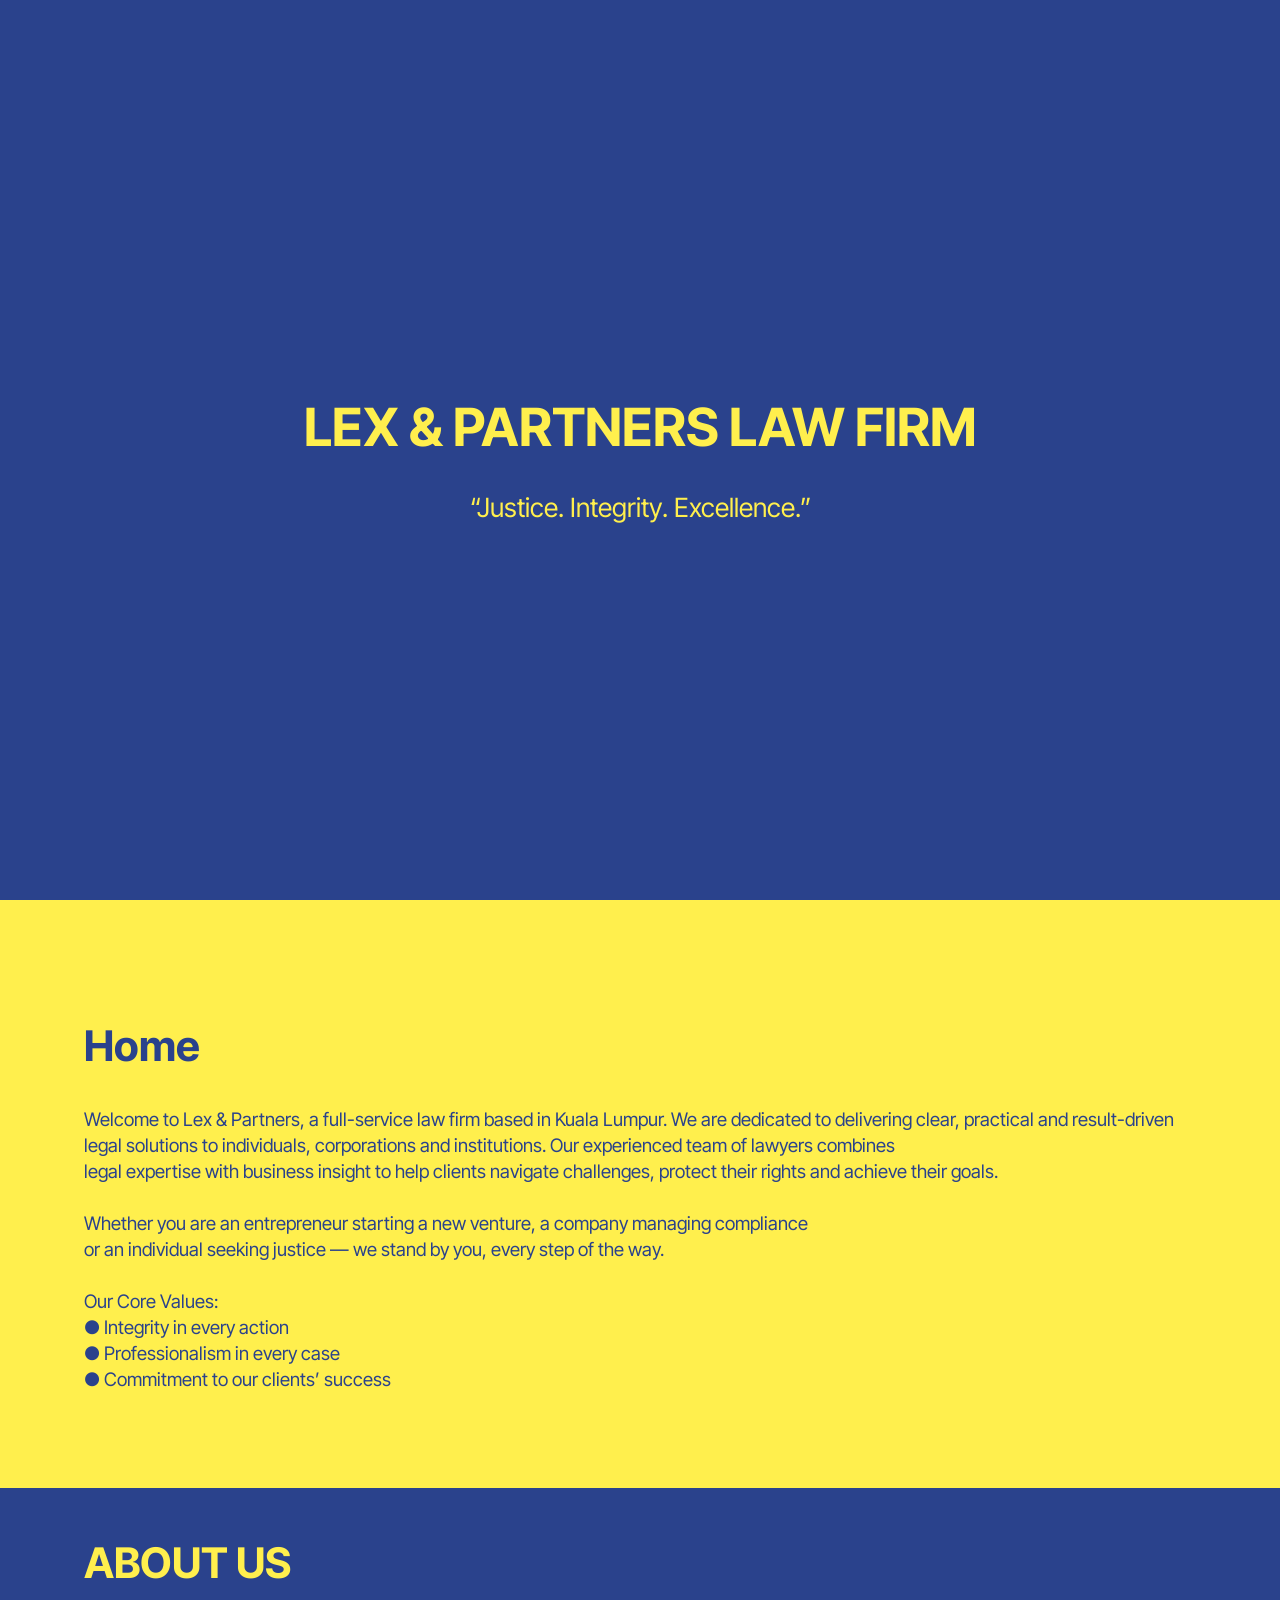
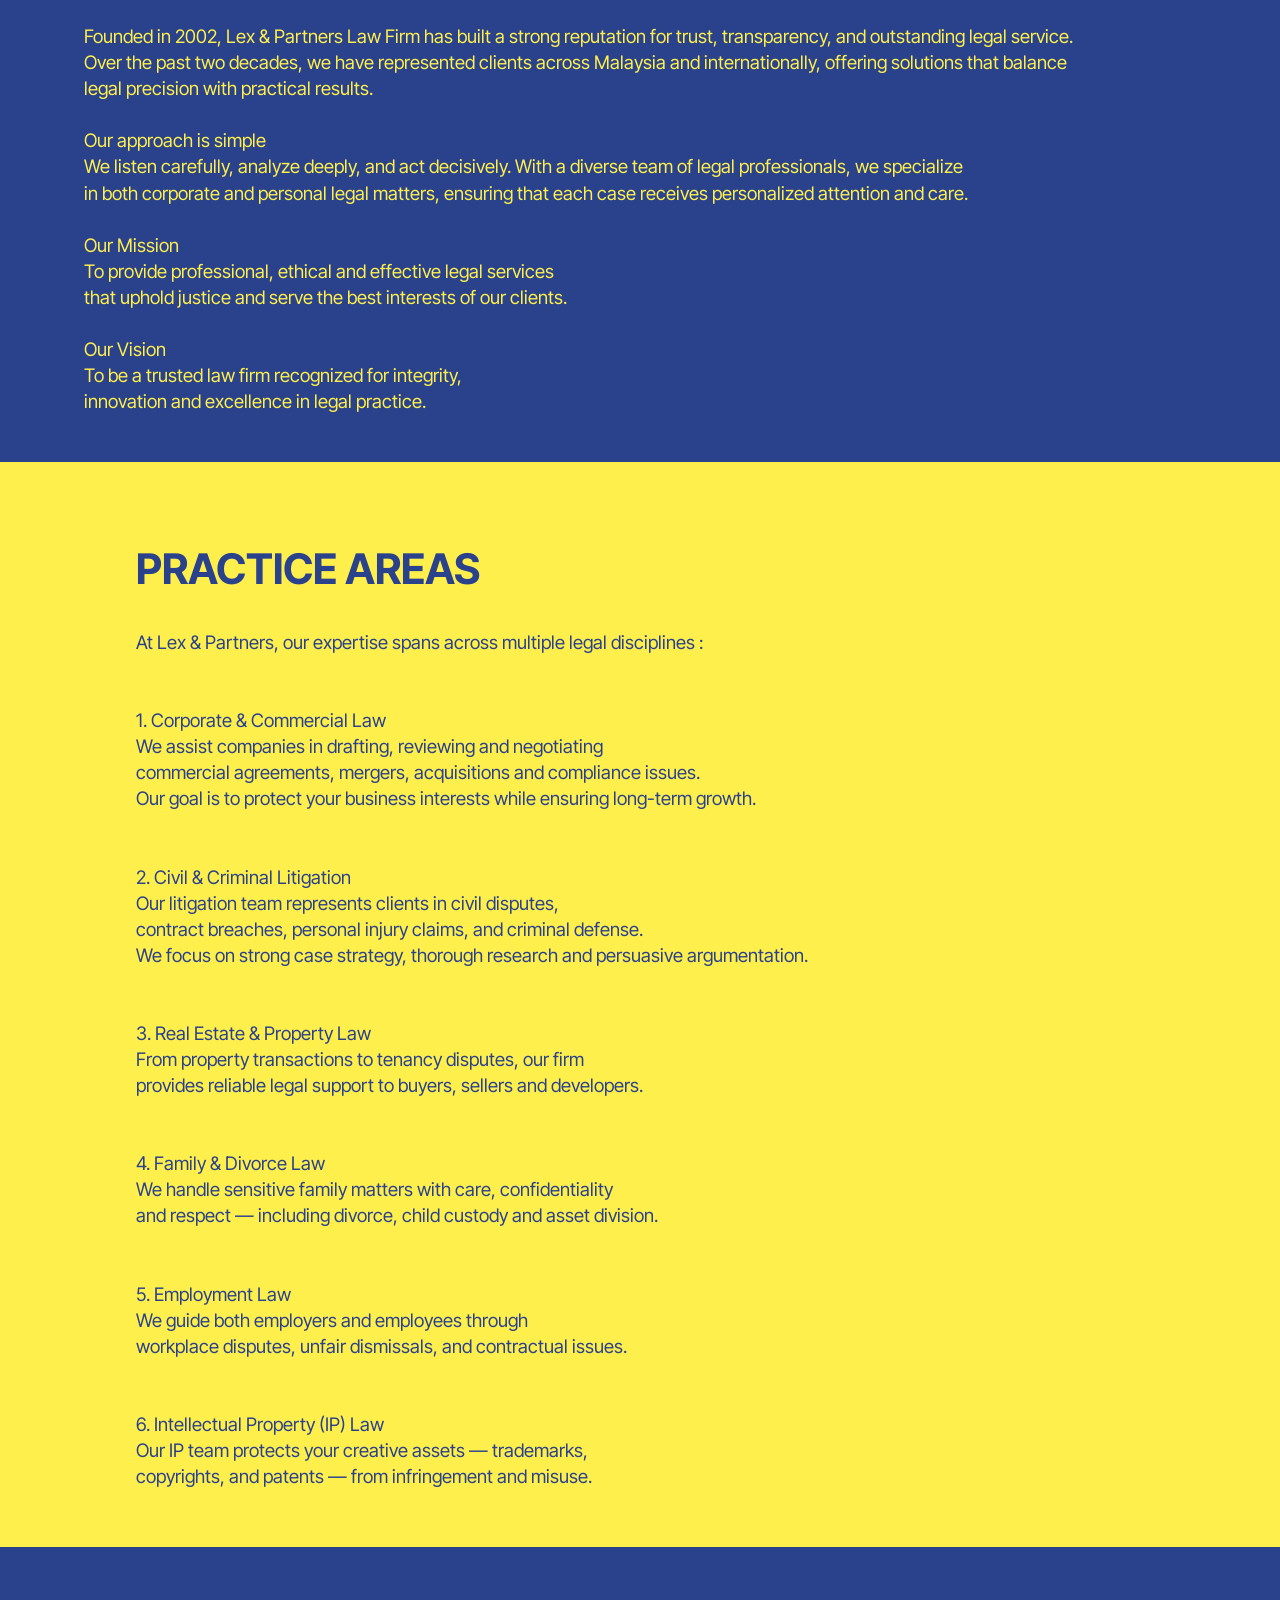
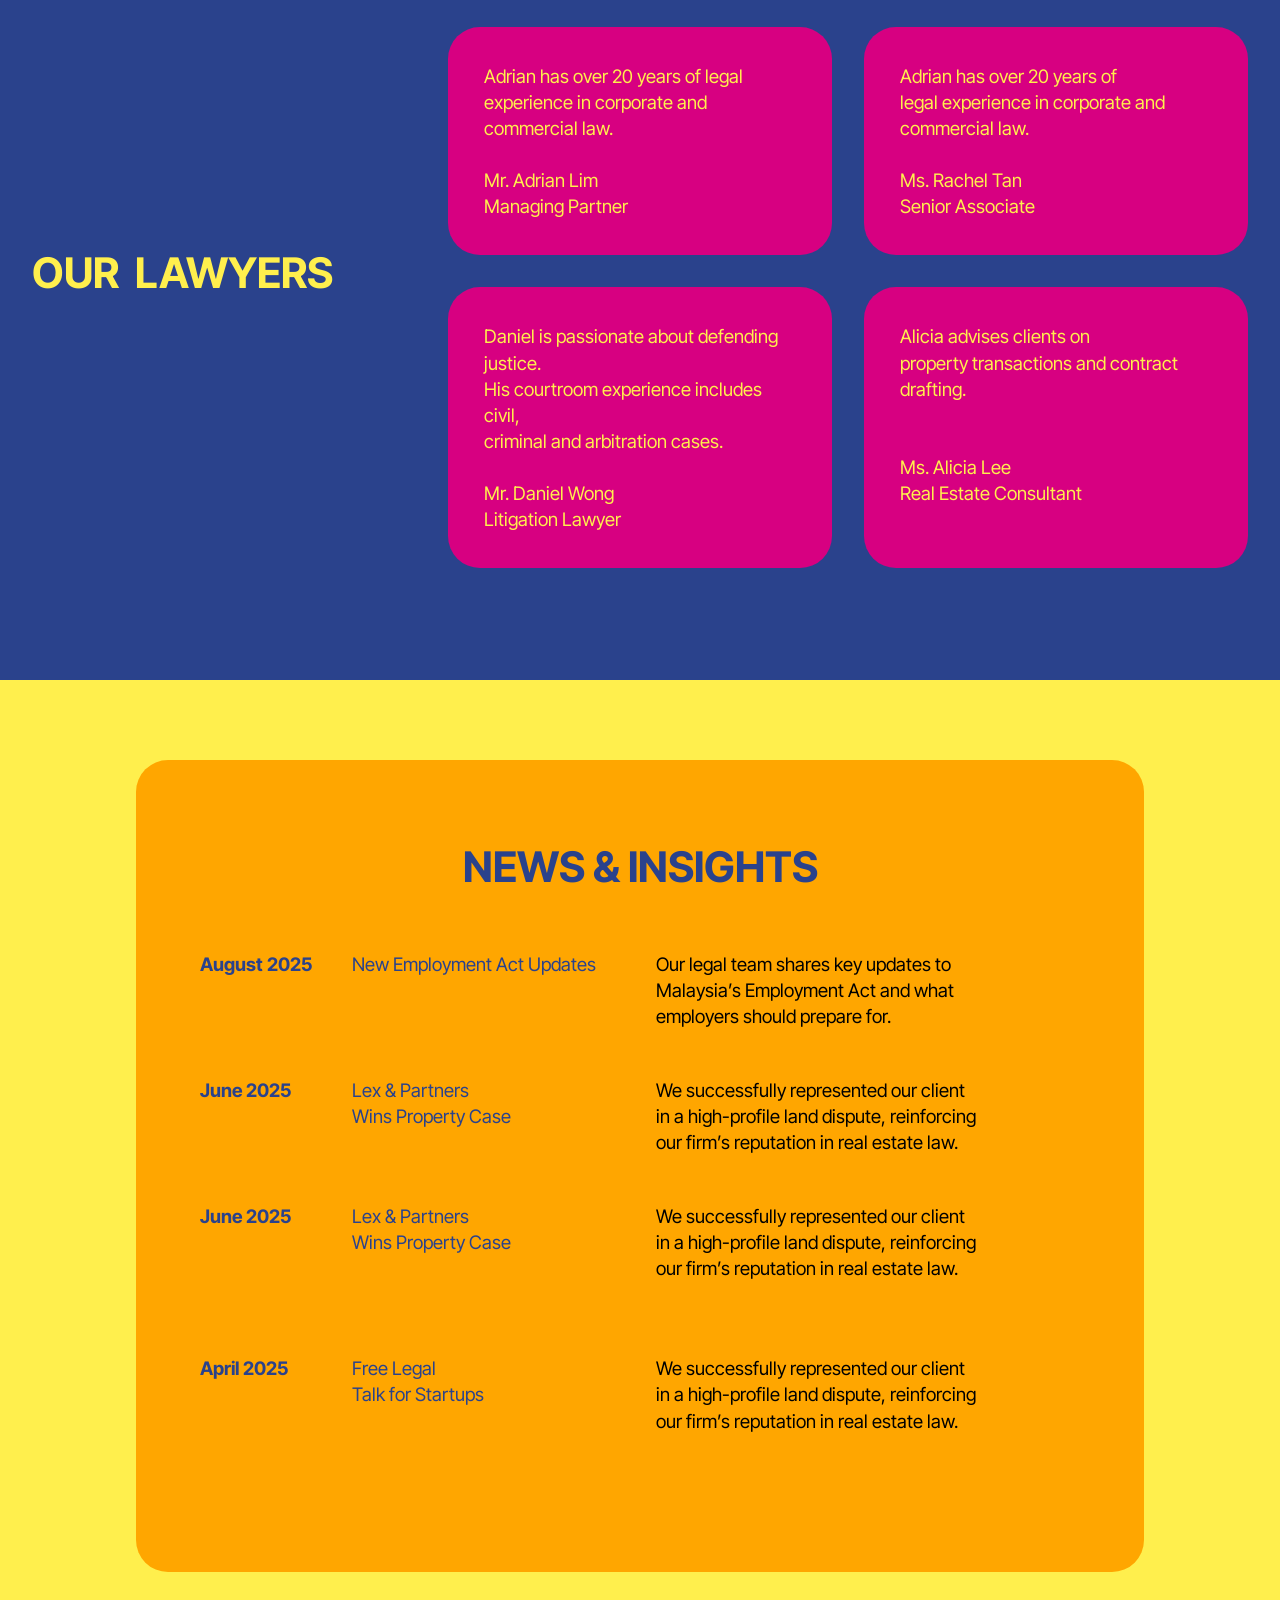
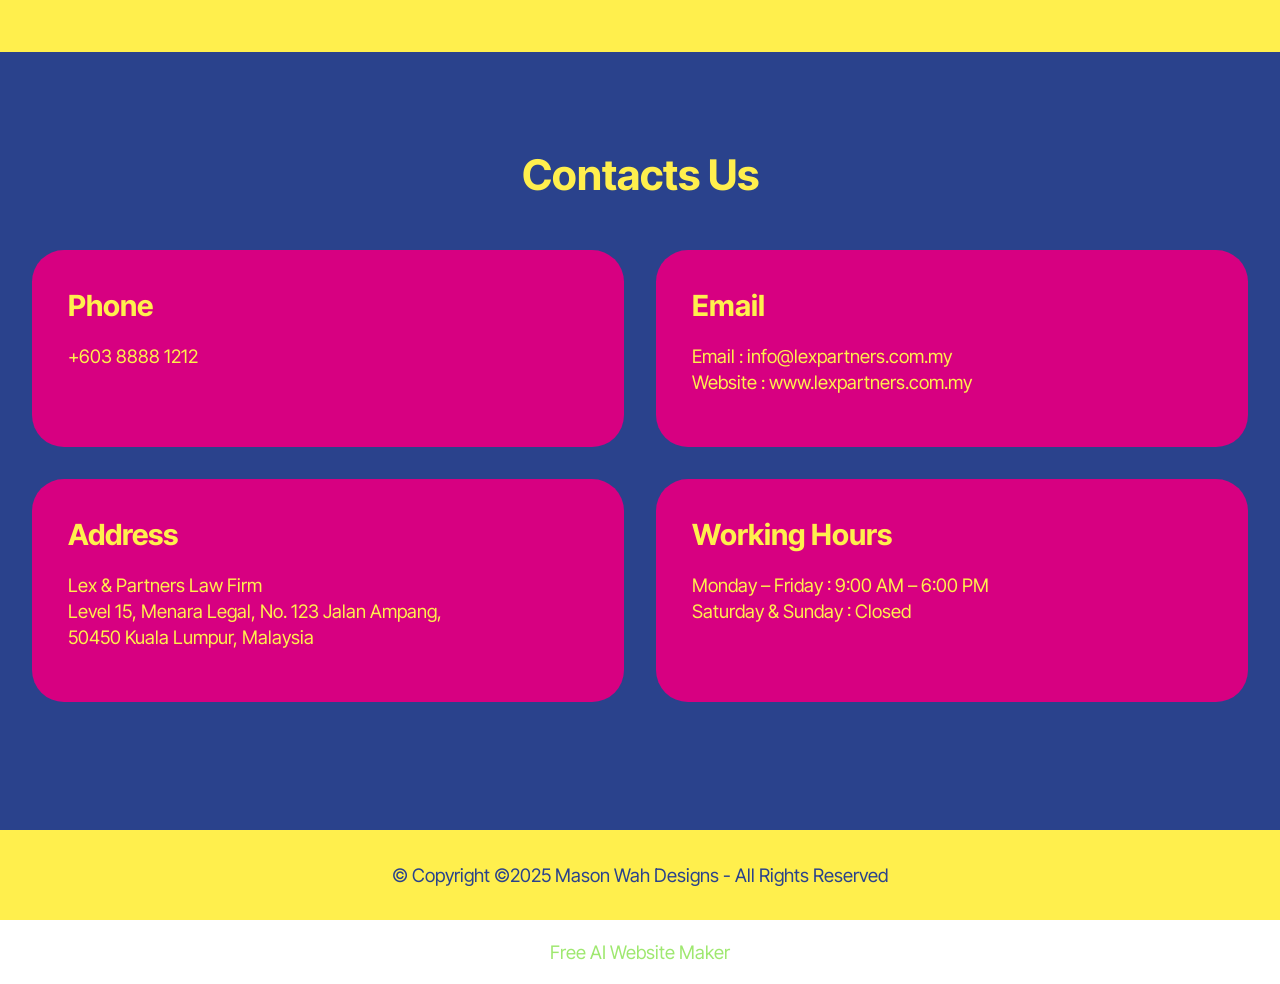
==== commit e8b4bfa0: "create github pages" ====
--- a/index.html
+++ b/index.html
@@ -15,7 +15,7 @@
   <link rel="stylesheet" href="assets/theme/css/style.css">
   <link rel="preload" href="https://fonts.googleapis.com/css2?family=Inter+Tight:wght@400;700&display=swap&display=swap" as="style" onload="this.onload=null;this.rel='stylesheet'">
   <noscript><link rel="stylesheet" href="https://fonts.googleapis.com/css2?family=Inter+Tight:wght@400;700&display=swap&display=swap"></noscript>
-  <link rel="preload" as="style" href="assets/mobirise/css/mbr-additional.css?v=ATRXSH"><link rel="stylesheet" href="assets/mobirise/css/mbr-additional.css?v=ATRXSH" type="text/css">
+  <link rel="preload" as="style" href="assets/mobirise/css/mbr-additional.css?v=u5t7zH"><link rel="stylesheet" href="assets/mobirise/css/mbr-additional.css?v=u5t7zH" type="text/css">
 
   
   
@@ -285,7 +285,7 @@
             </div>
         </div>
     </div>
-</section><section class="display-7" style="padding: 0;align-items: center;justify-content: center;flex-wrap: wrap;    align-content: center;display: flex;position: relative;height: 4rem;"><a href="https://mobiri.se/4250557" style="flex: 1 1;height: 4rem;position: absolute;width: 100%;z-index: 1;"><img alt="" style="height: 4rem;" src="[data-uri]"></a><p style="margin: 0;text-align: center;" class="display-7">&#8204;</p><a style="z-index:1" href="https://mobirise.com">Mobirise </a></section><script src="assets/bootstrap/js/bootstrap.bundle.min.js"></script>  <script src="assets/smoothscroll/smooth-scroll.js"></script>  <script src="assets/ytplayer/index.js"></script>  <script src="assets/theme/js/script.js"></script>  
+</section><section class="display-7" style="padding: 0;align-items: center;justify-content: center;flex-wrap: wrap;    align-content: center;display: flex;position: relative;height: 4rem;"><a href="https://mobiri.se/4250557" style="flex: 1 1;height: 4rem;position: absolute;width: 100%;z-index: 1;"><img alt="" style="height: 4rem;" src="[data-uri]"></a><p style="margin: 0;text-align: center;" class="display-7">&#8204;</p><a style="z-index:1" href="https://mobirise.com/builder/ai-website-maker.html">Free AI Website Maker</a></section><script src="assets/bootstrap/js/bootstrap.bundle.min.js"></script>  <script src="assets/smoothscroll/smooth-scroll.js"></script>  <script src="assets/ytplayer/index.js"></script>  <script src="assets/theme/js/script.js"></script>  
   
   
 </body>
